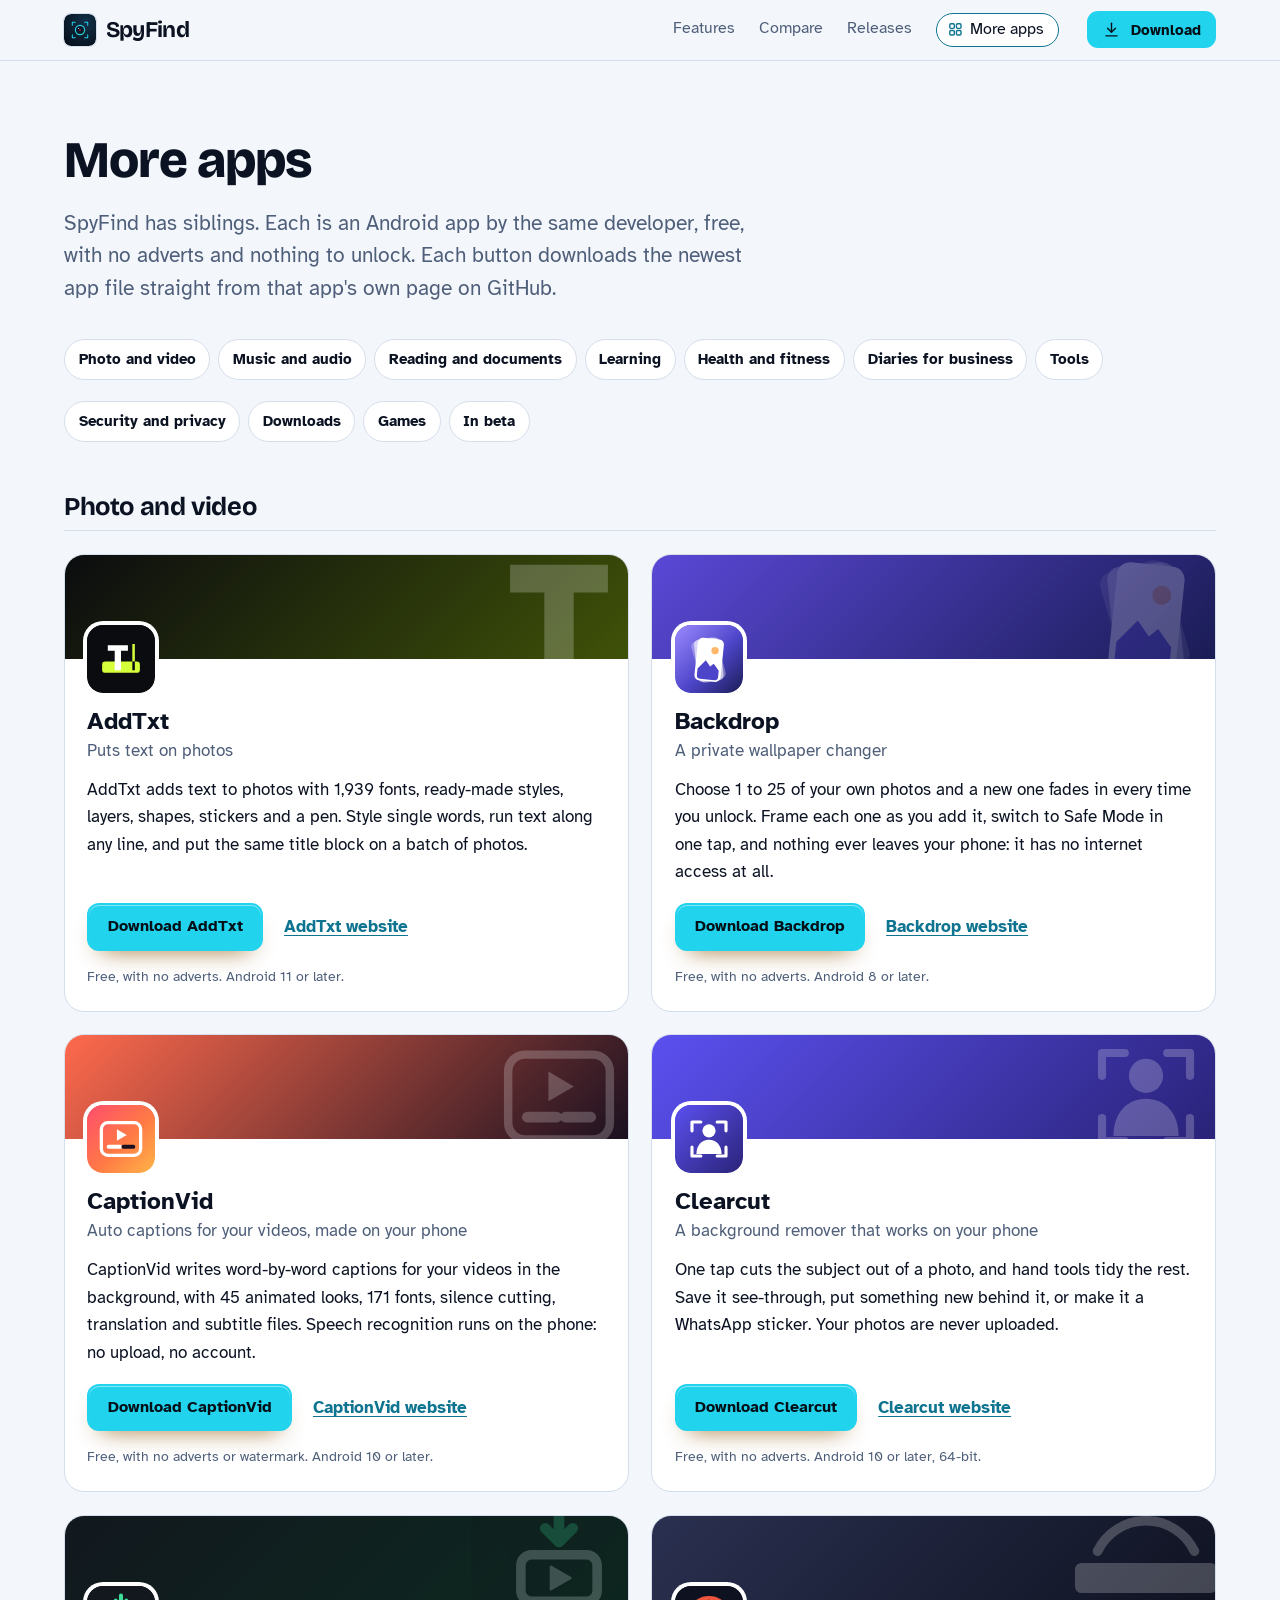
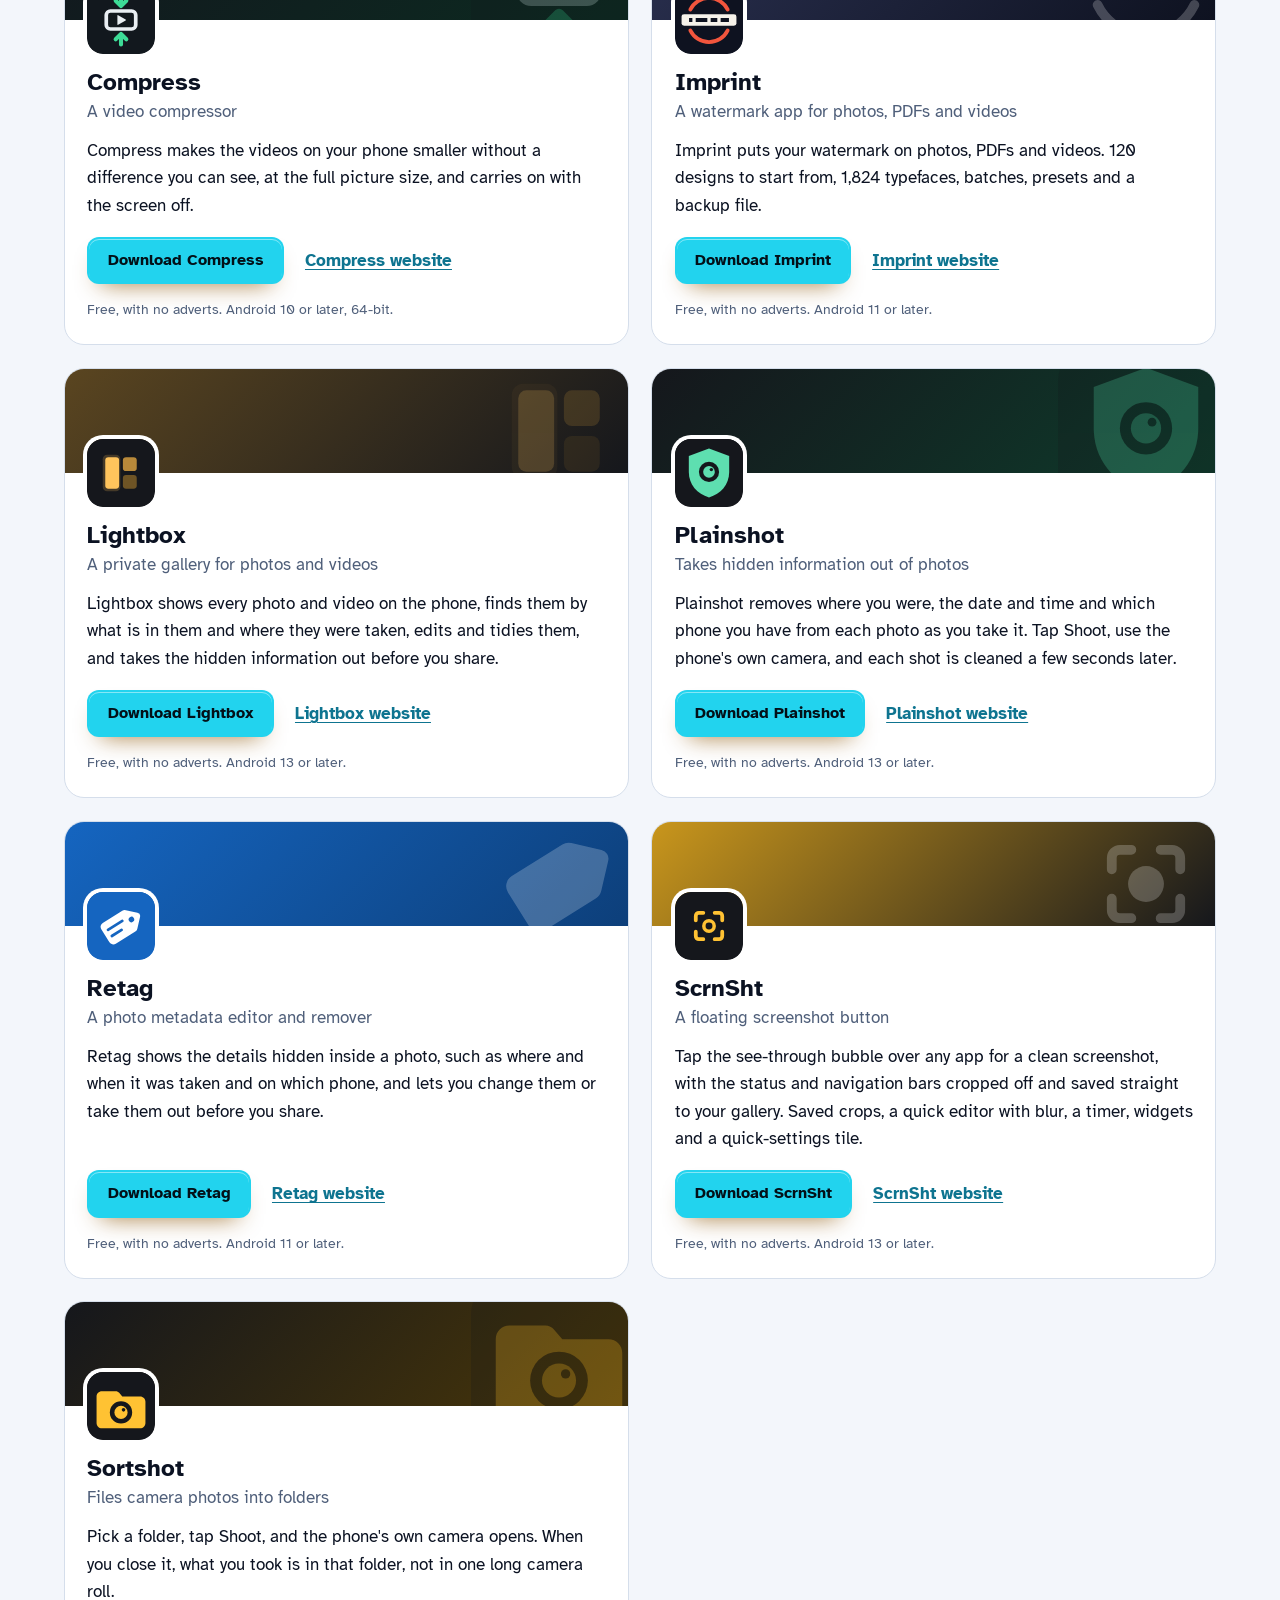
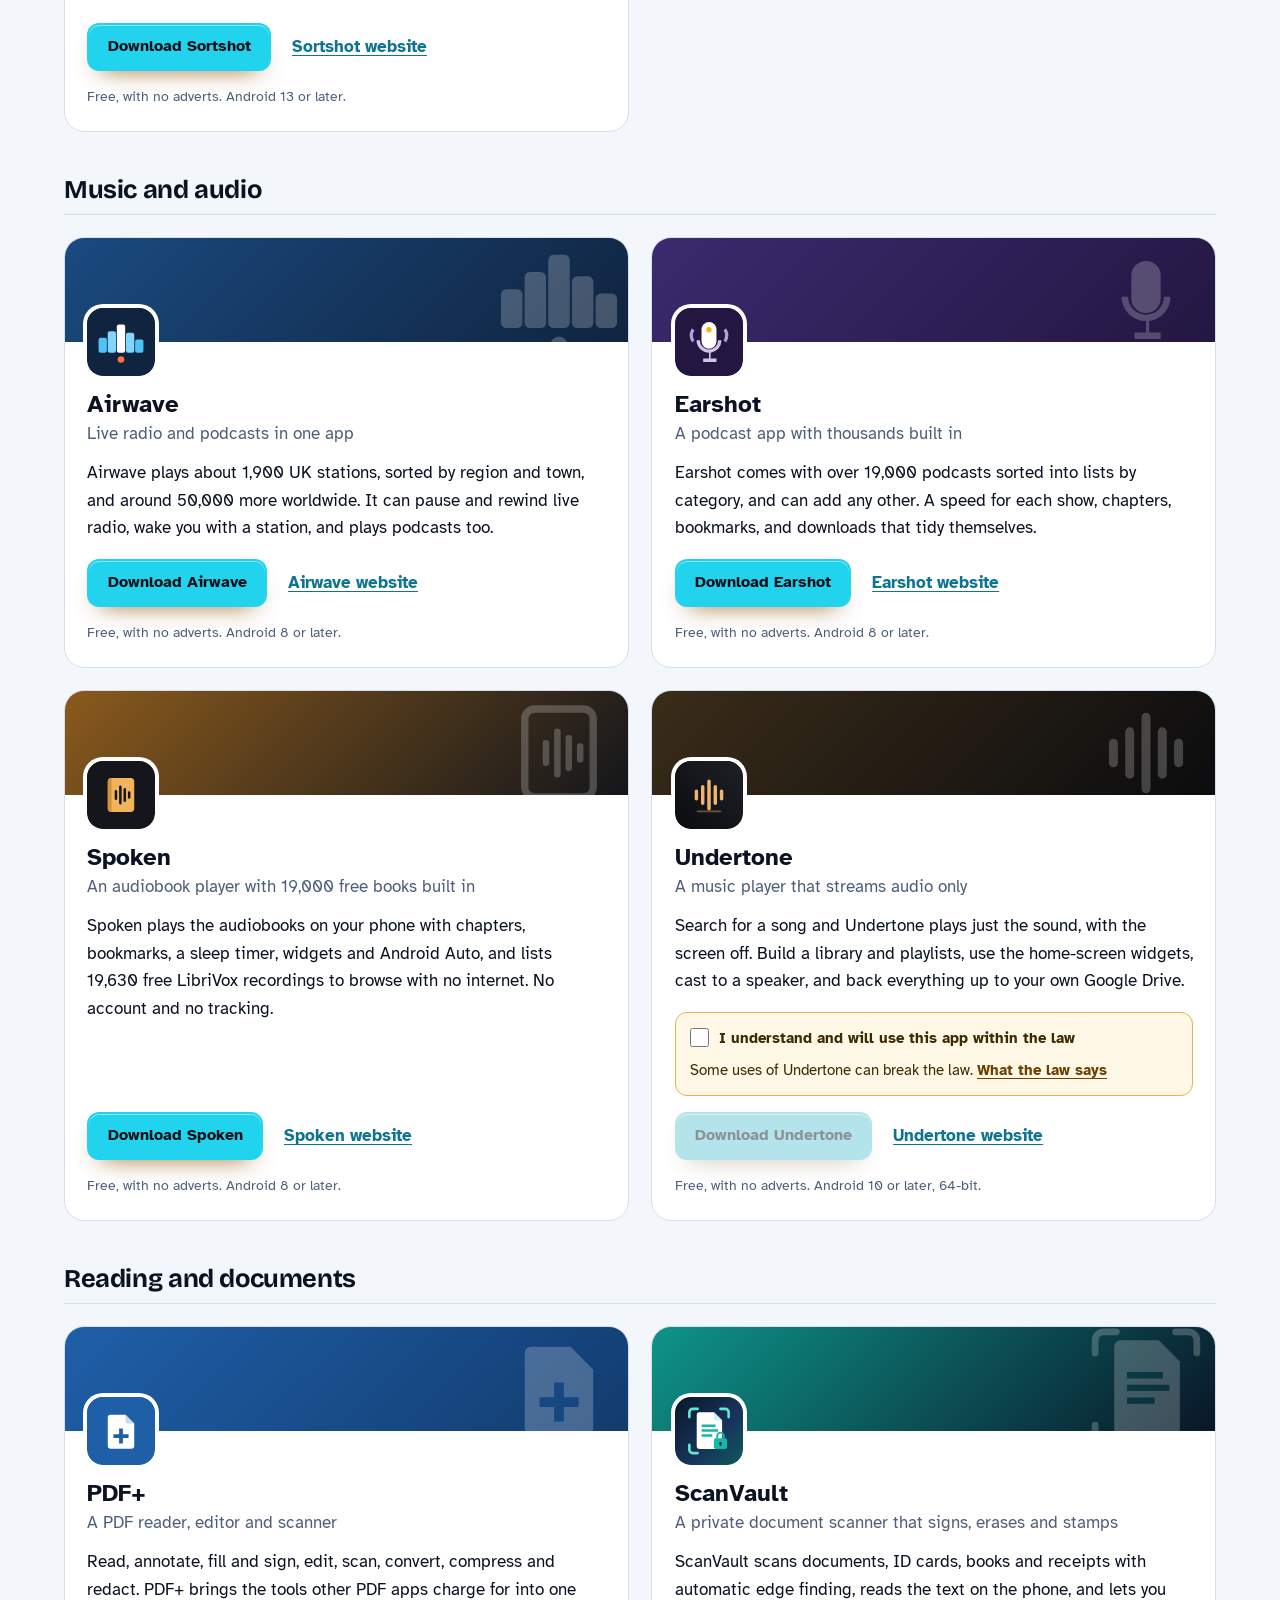
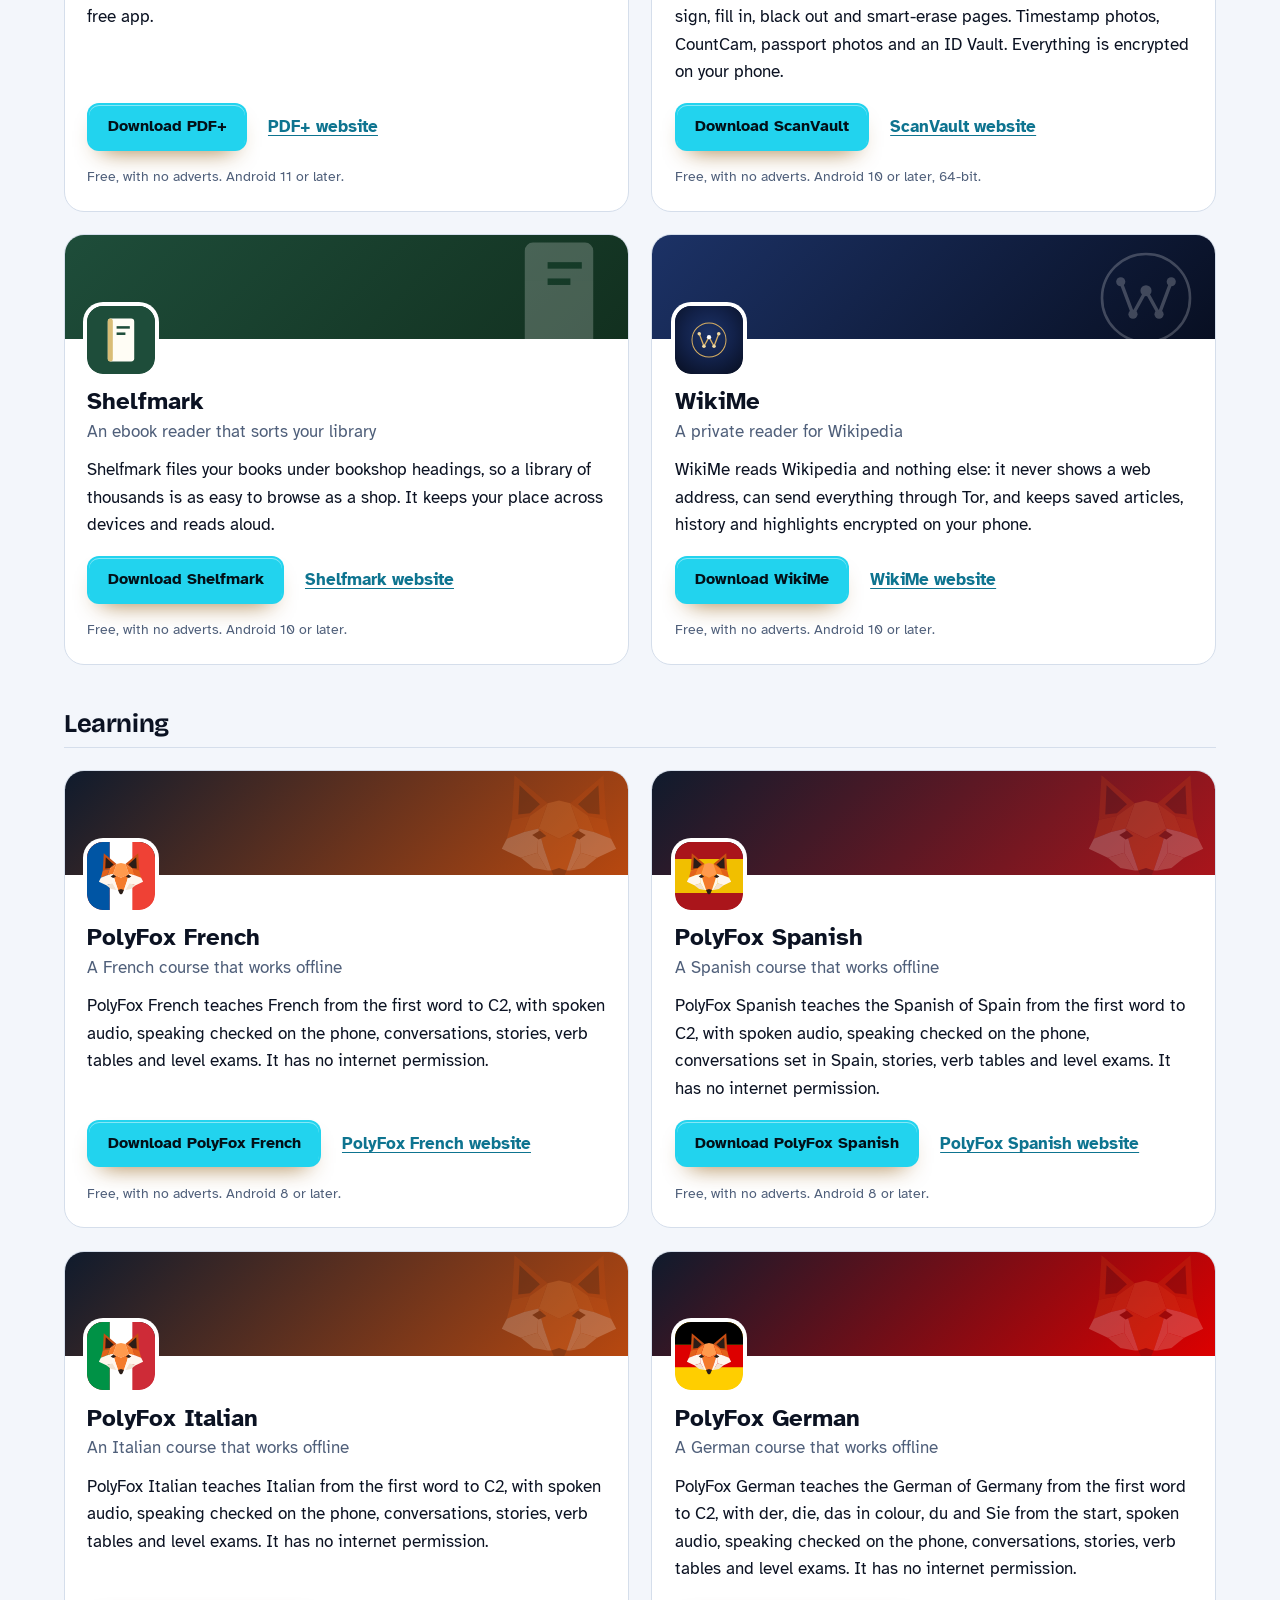
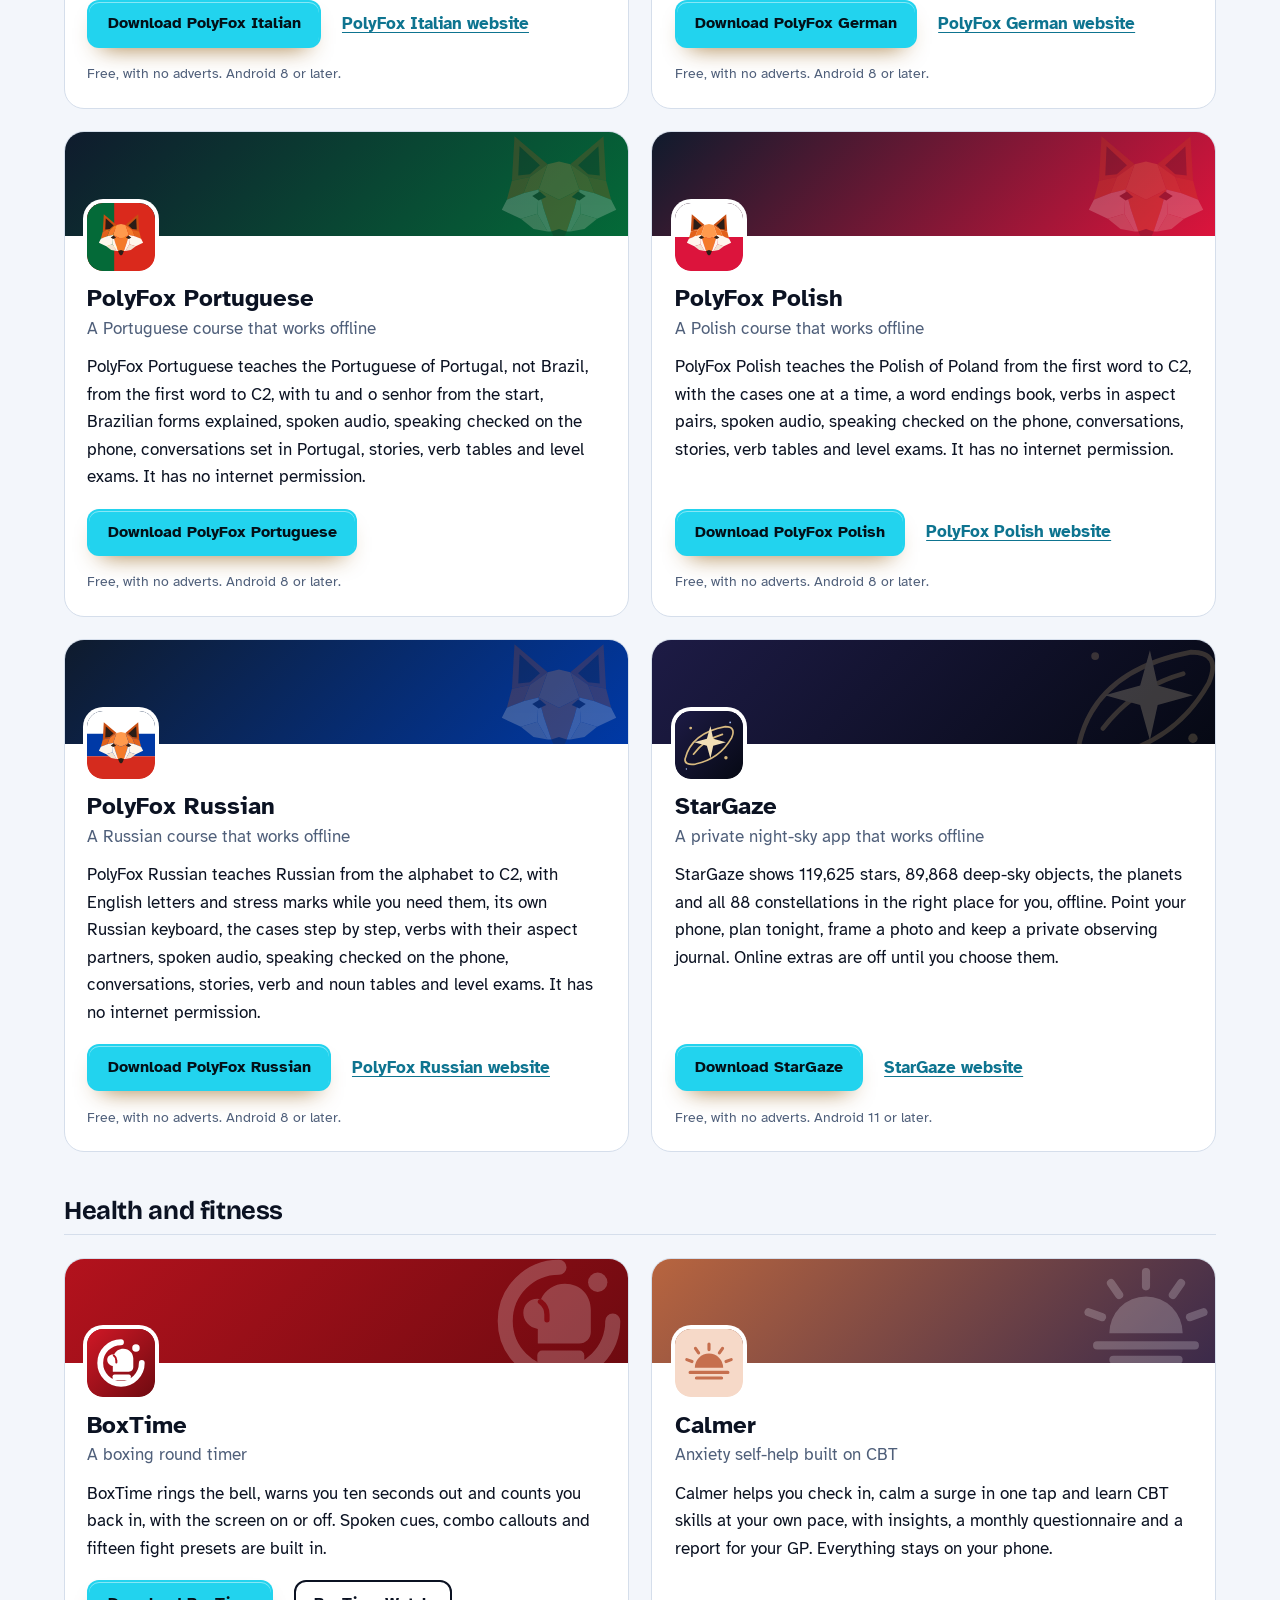
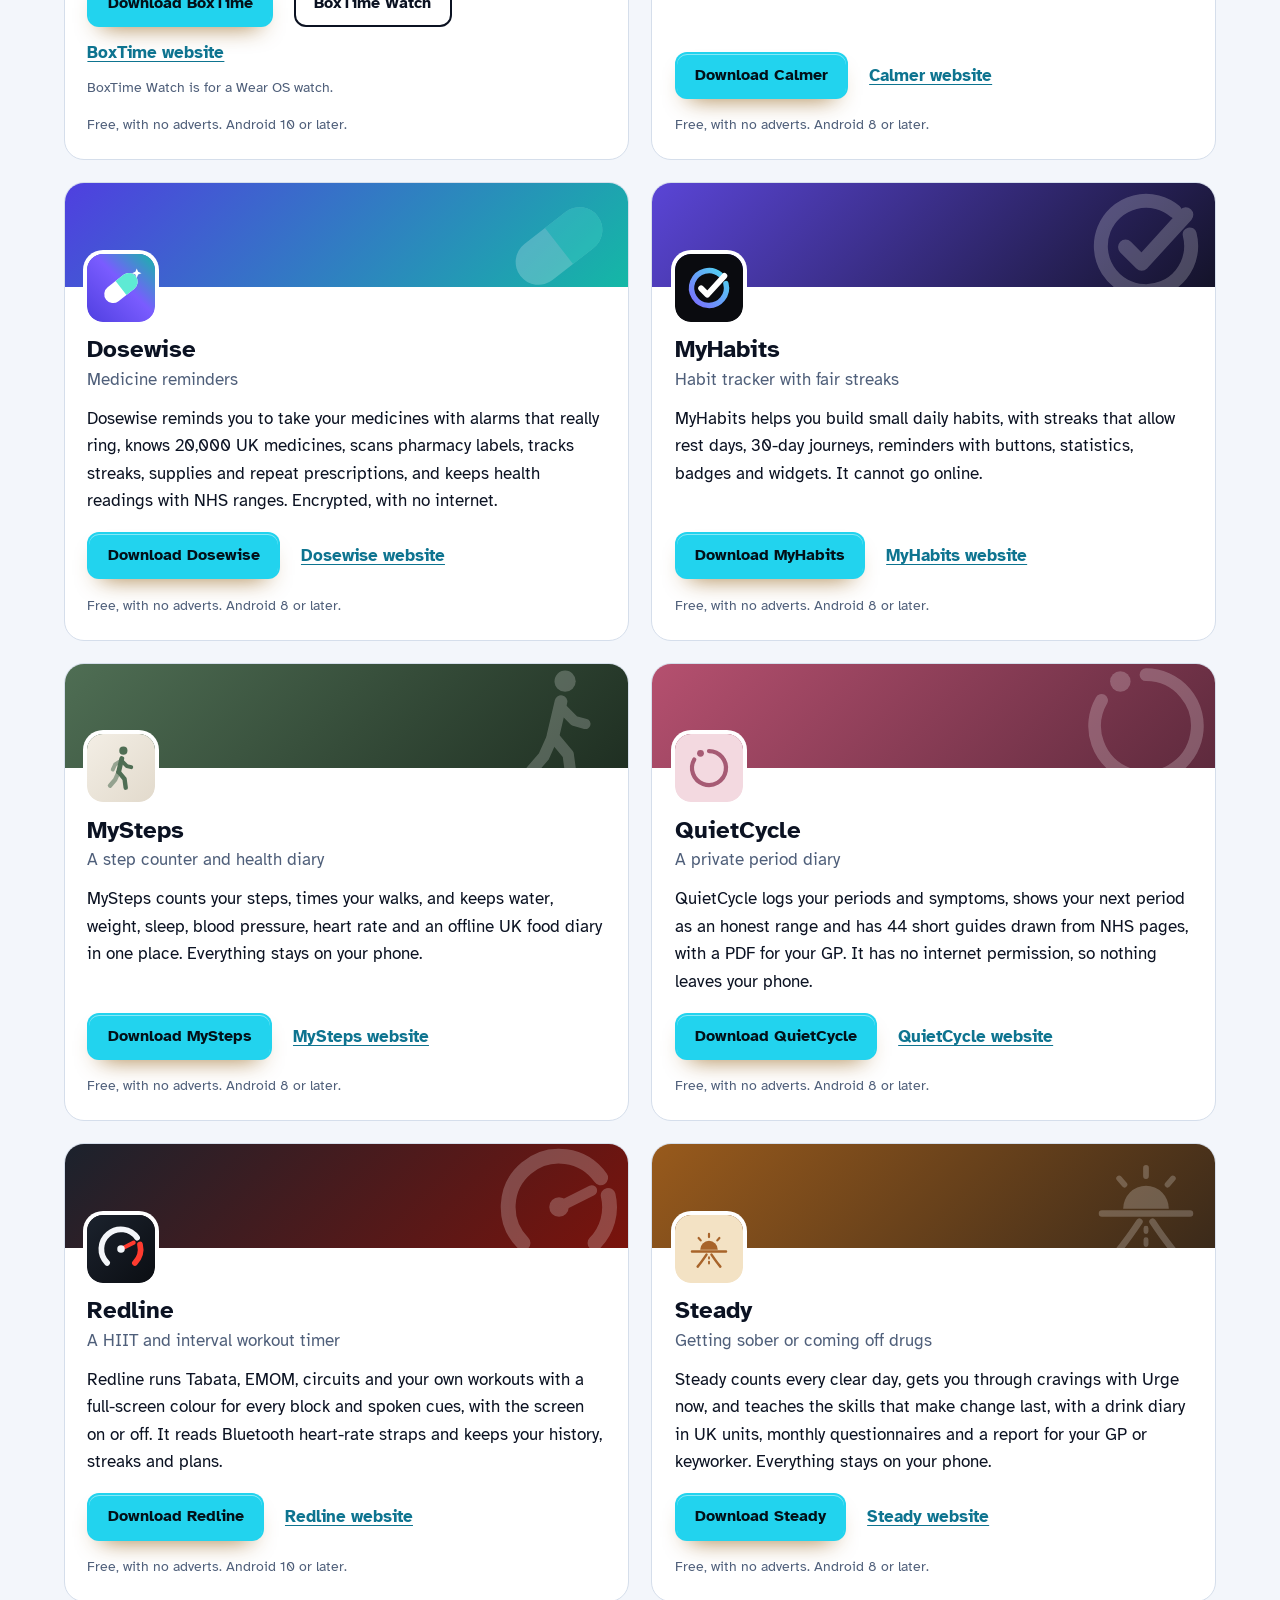
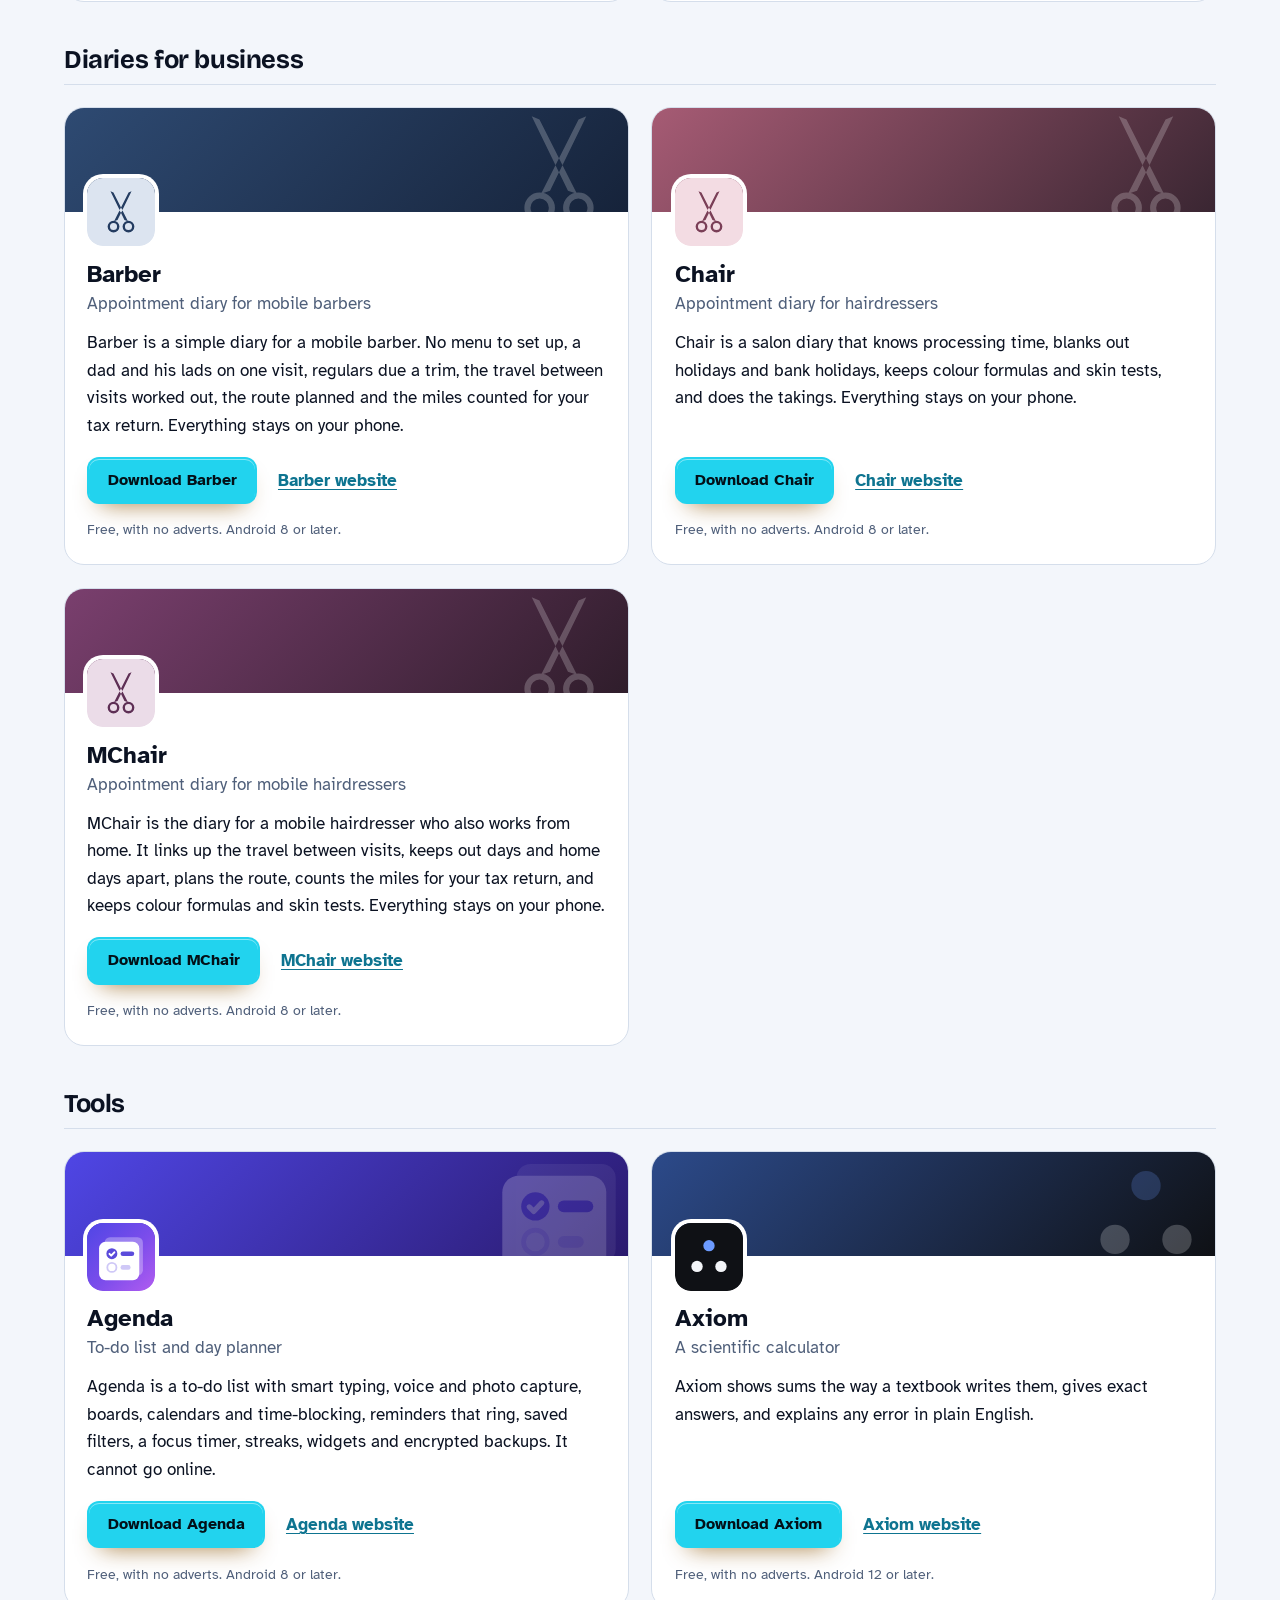
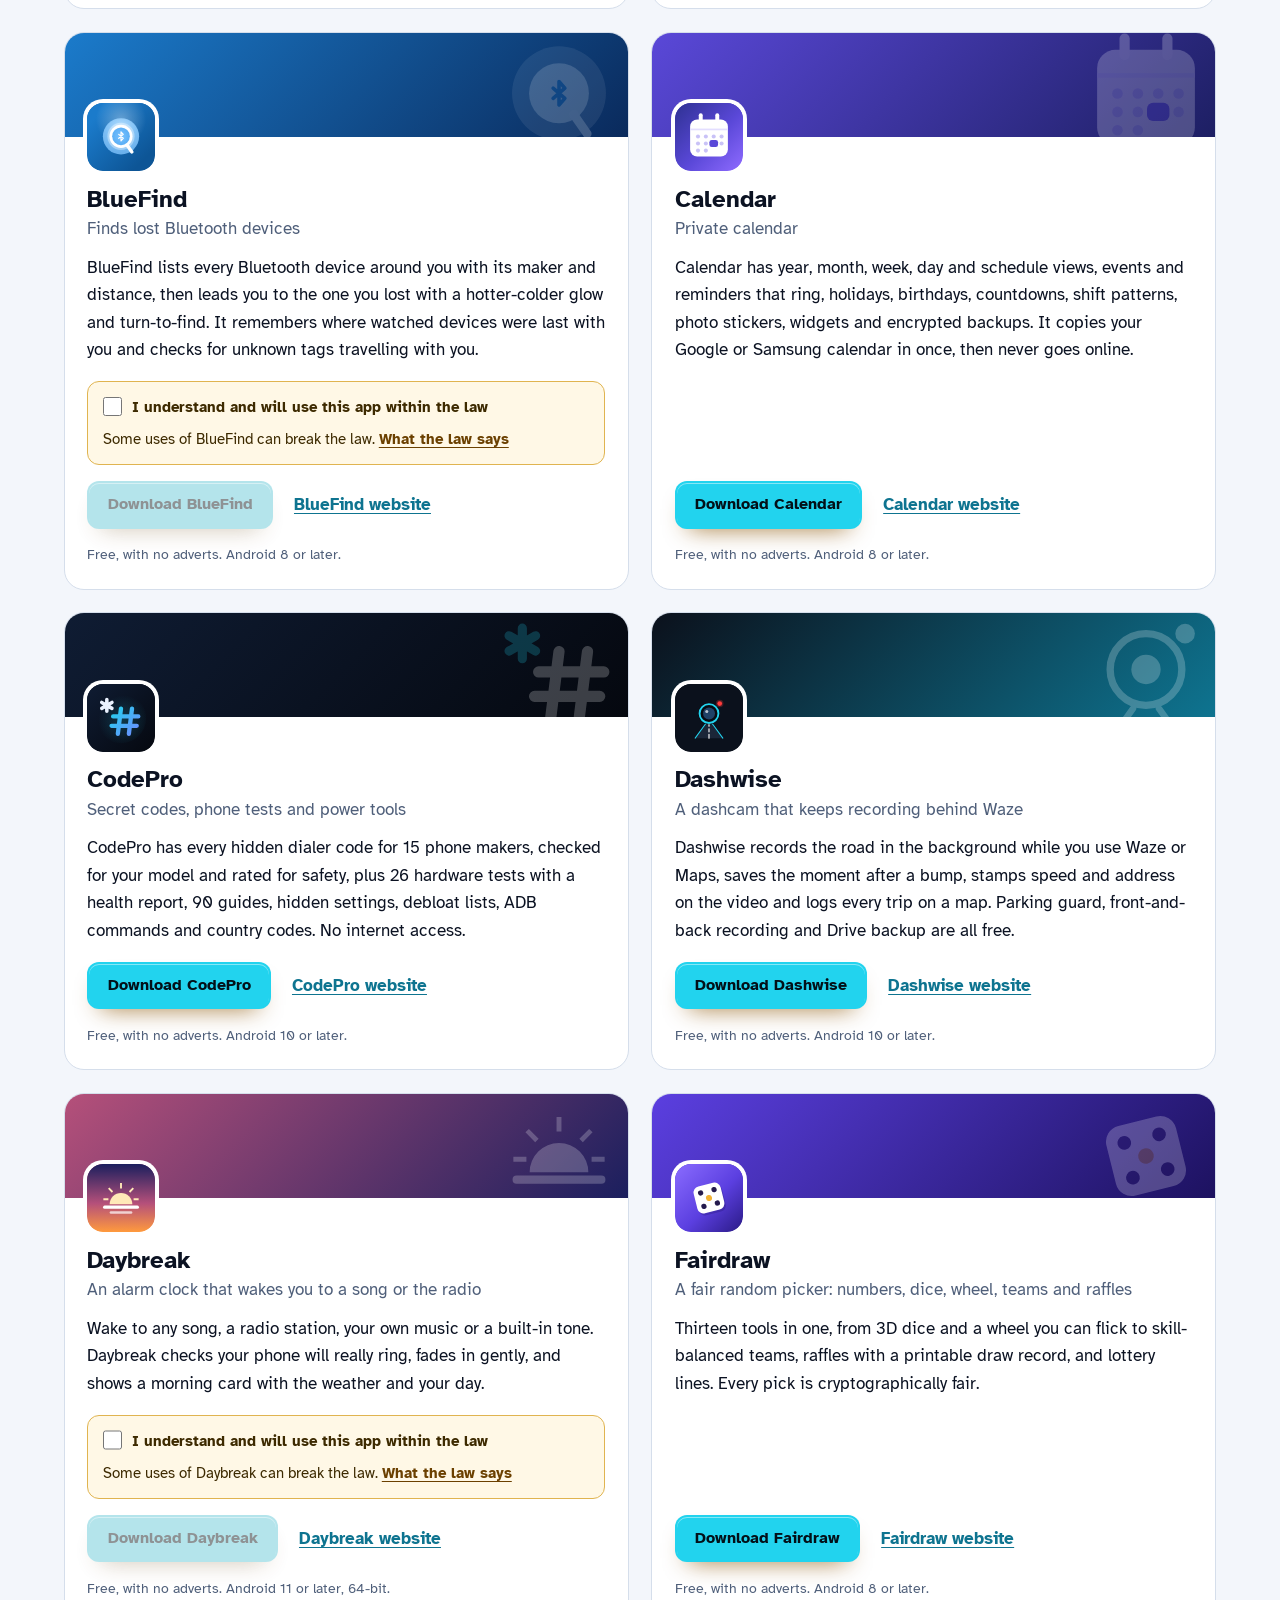
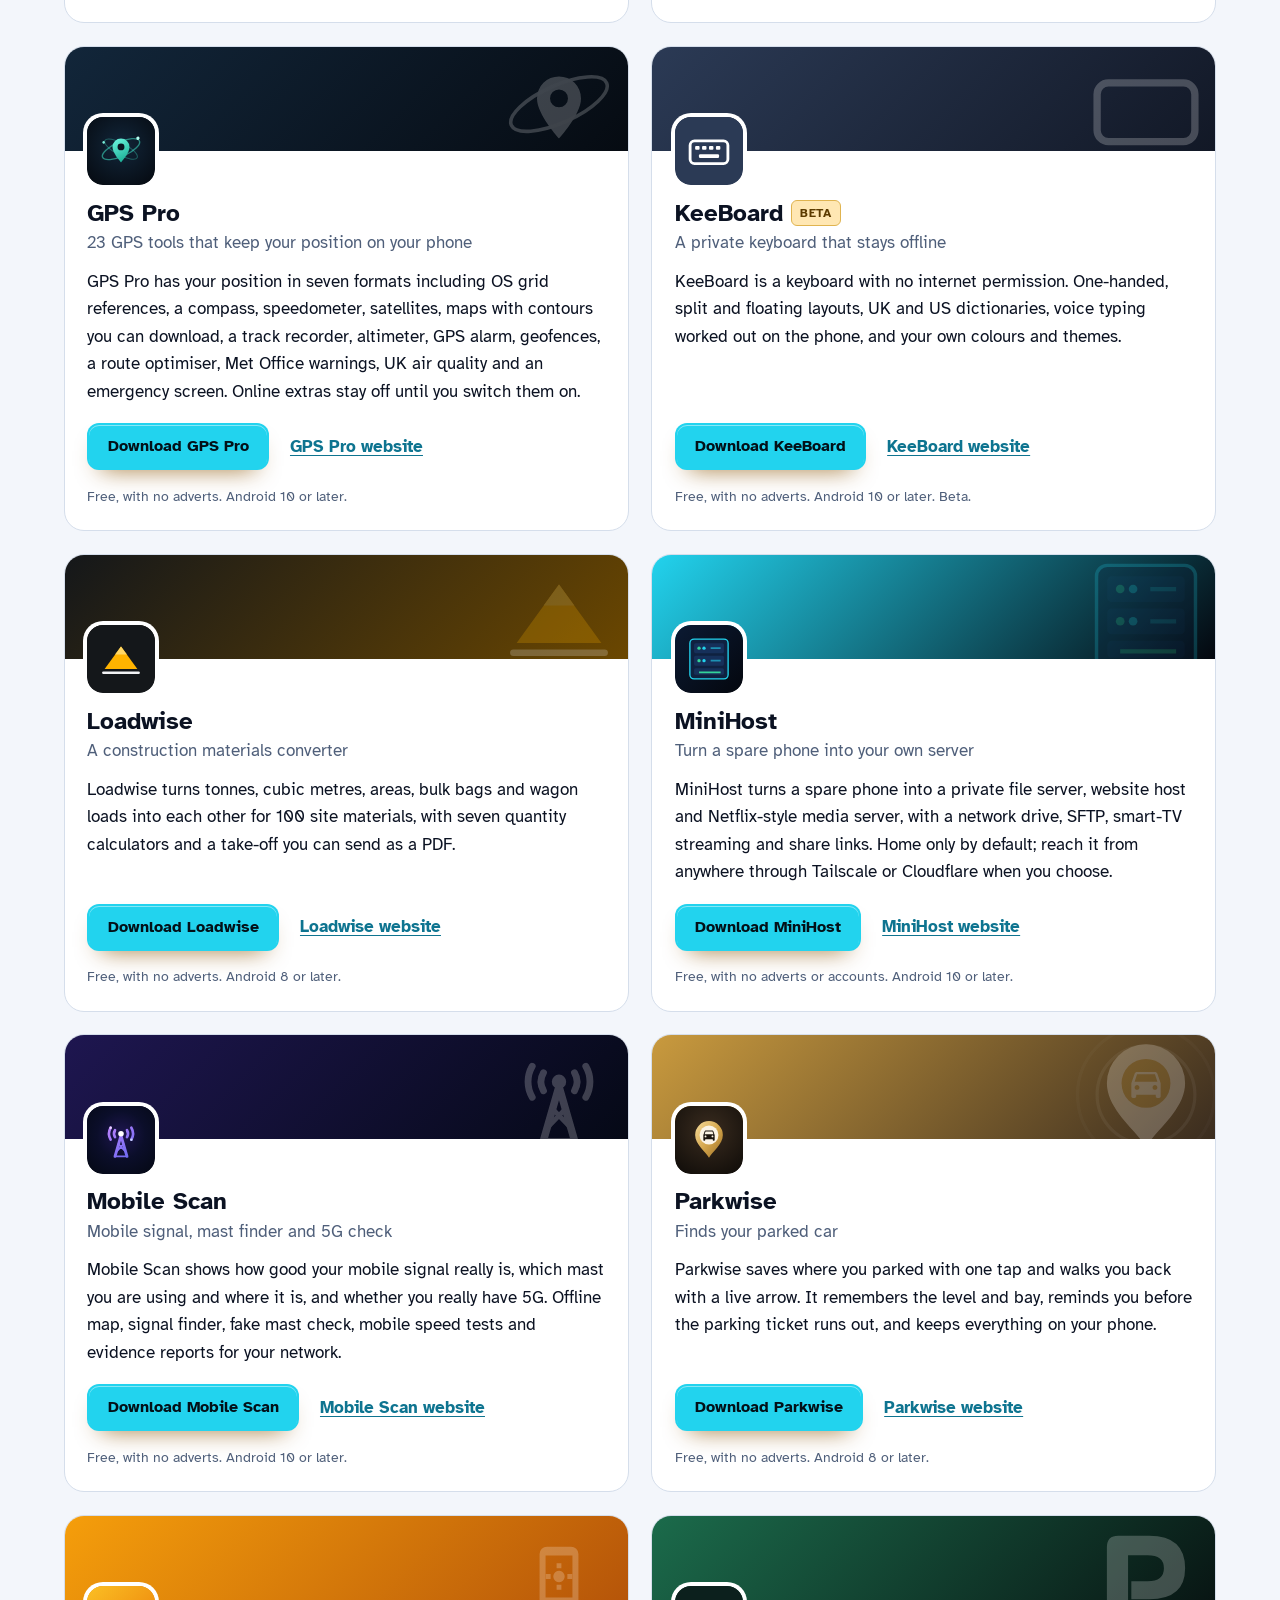
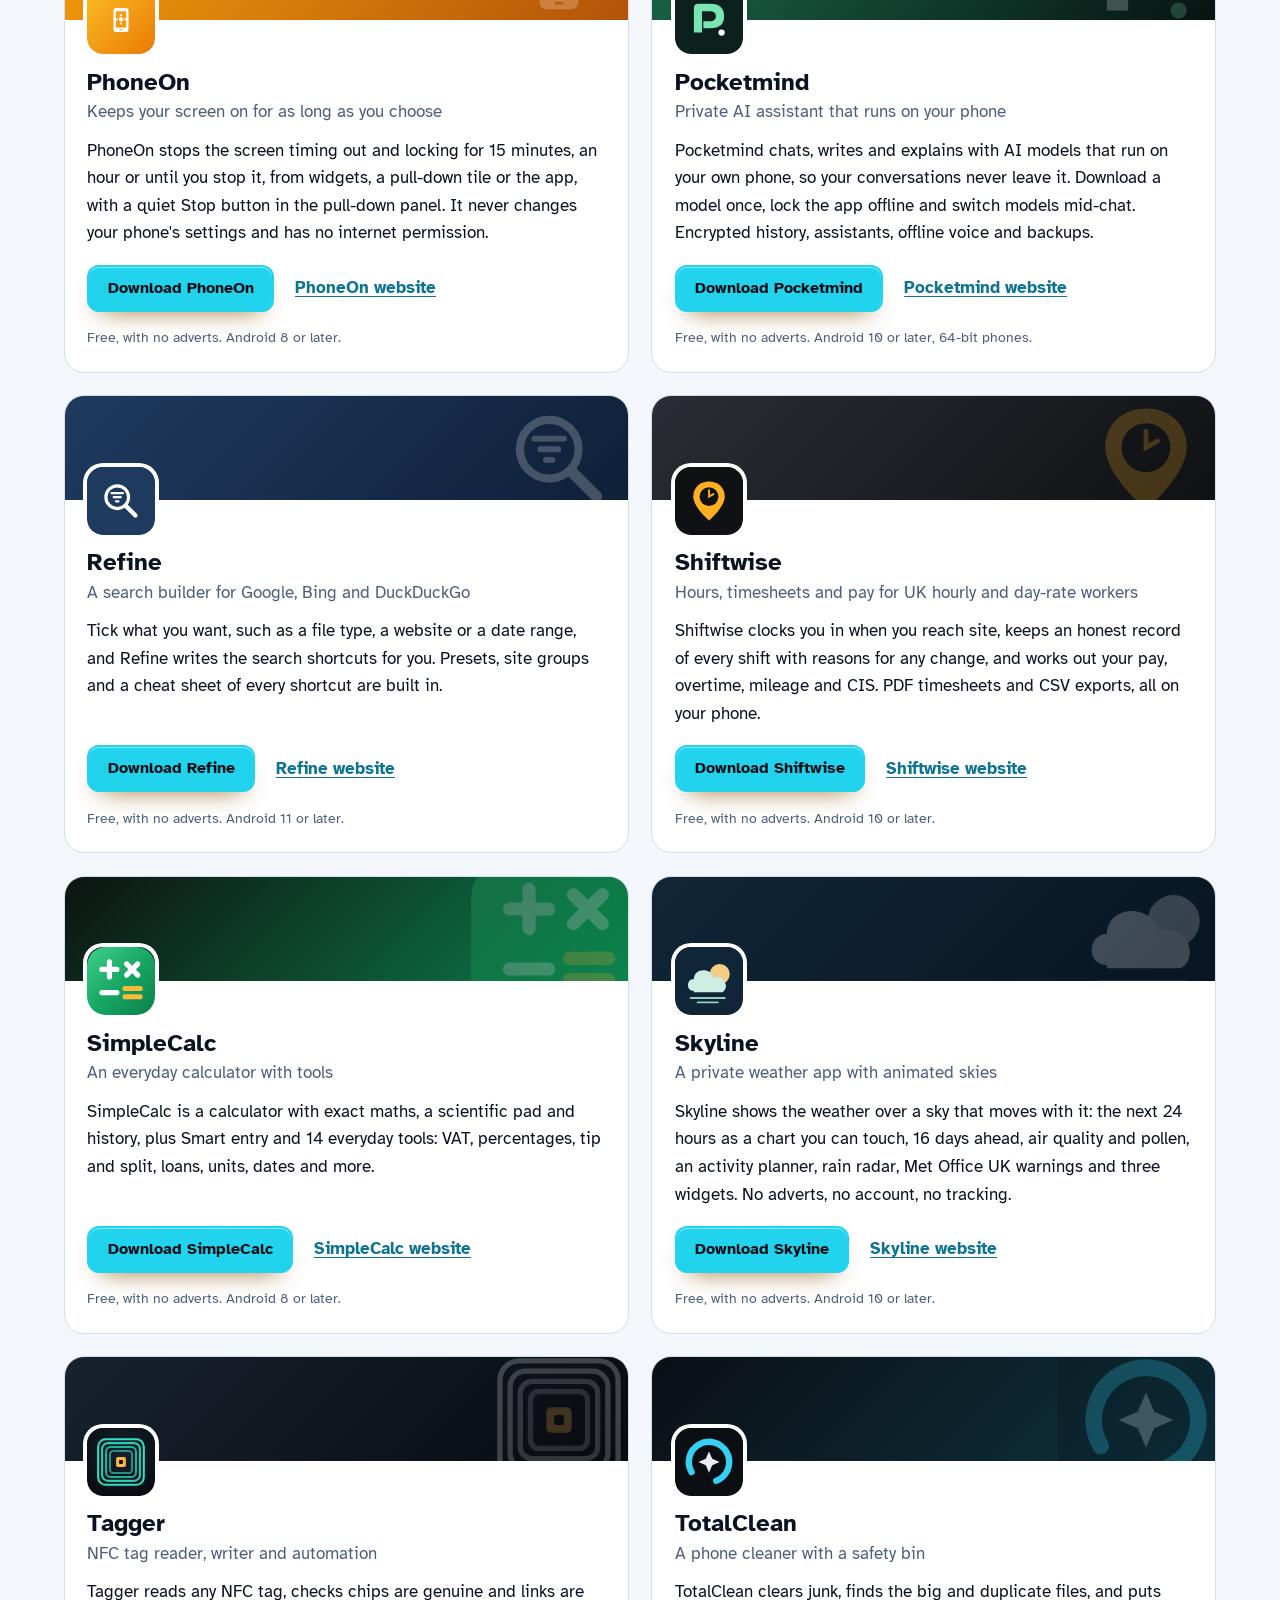
==== more-apps.html @ 622a6e6f "More apps: add MegaGen" ====
<!DOCTYPE html>
<html lang="en-GB">
<head>
<meta charset="utf-8">
<meta name="viewport" content="width=device-width, initial-scale=1">
<title>More apps from the maker of SpyFind</title>
<meta name="description" content="All 92 free Android apps from the maker of SpyFind, in one list by category, each with its download and a link to its website.">
<meta name="author" content="Jonathan Jackson">
<link rel="canonical" href="https://customgpter.github.io/spyfind/more-apps.html">
<meta name="theme-color" content="#f3f6fb" media="(prefers-color-scheme: light)">
<meta name="theme-color" content="#060a14" media="(prefers-color-scheme: dark)">
<meta property="og:type" content="website">
<meta property="og:site_name" content="SpyFind">
<meta property="og:title" content="More apps from the maker of SpyFind">
<meta property="og:description" content="All 92 free Android apps from the maker of SpyFind, in one list by category, each with its download and a link to its website.">
<meta property="og:url" content="https://customgpter.github.io/spyfind/more-apps.html">
<meta property="og:image" content="https://customgpter.github.io/spyfind/assets/og.png">
<meta property="og:image:width" content="1200">
<meta property="og:image:height" content="630">
<meta property="og:image:alt" content="SpyFind: the Full Sweep home screen and a Bluetooth scan that has flagged an AirTag and a camera">
<meta property="og:locale" content="en_GB">
<meta name="twitter:card" content="summary_large_image">
<link rel="icon" href="./assets/favicon.svg" type="image/svg+xml">
<link rel="apple-touch-icon" href="./assets/apple-touch-icon.png">
<link rel="preload" href="./assets/fonts/bricolage-grotesque-latin.woff2" as="font" type="font/woff2" crossorigin>
<link rel="preload" href="./assets/fonts/atkinson-hyperlegible-latin-400-normal.woff2" as="font" type="font/woff2" crossorigin>
<link rel="stylesheet" href="./assets/site.css?v=1">
<link rel="stylesheet" href="./assets/house.css?v=1">
<script type="application/ld+json">{"@context":"https://schema.org","@type":"ItemList","name":"Apps from the maker of SpyFind","url":"https://customgpter.github.io/spyfind/more-apps.html","itemListElement":[{"@type":"ListItem","position":1,"name":"AddTxt","url":"https://customgpter.github.io/addtxt/"},{"@type":"ListItem","position":2,"name":"Backdrop","url":"https://customgpter.github.io/backdrop/"},{"@type":"ListItem","position":3,"name":"CaptionVid","url":"https://customgpter.github.io/captionvid/"},{"@type":"ListItem","position":4,"name":"Clearcut","url":"https://customgpter.github.io/clearcut/"},{"@type":"ListItem","position":5,"name":"Compress","url":"https://customgpter.github.io/compress/"},{"@type":"ListItem","position":6,"name":"Imprint","url":"https://customgpter.github.io/imprint/"},{"@type":"ListItem","position":7,"name":"Lightbox","url":"https://customgpter.github.io/lightbox/"},{"@type":"ListItem","position":8,"name":"Plainshot","url":"https://customgpter.github.io/plainshot/"},{"@type":"ListItem","position":9,"name":"Retag","url":"https://customgpter.github.io/retag/"},{"@type":"ListItem","position":10,"name":"ScrnSht","url":"https://customgpter.github.io/scrnsht/"},{"@type":"ListItem","position":11,"name":"Sortshot","url":"https://customgpter.github.io/sortshot/"},{"@type":"ListItem","position":12,"name":"Airwave","url":"https://customgpter.github.io/airwave/"},{"@type":"ListItem","position":13,"name":"Earshot","url":"https://customgpter.github.io/earshot/"},{"@type":"ListItem","position":14,"name":"Spoken","url":"https://customgpter.github.io/spoken/"},{"@type":"ListItem","position":15,"name":"Undertone","url":"https://customgpter.github.io/undertone/"},{"@type":"ListItem","position":16,"name":"PDF+","url":"https://customgpter.github.io/pdfplus/"},{"@type":"ListItem","position":17,"name":"ScanVault","url":"https://customgpter.github.io/scanvault/"},{"@type":"ListItem","position":18,"name":"Shelfmark","url":"https://customgpter.github.io/shelfmark/"},{"@type":"ListItem","position":19,"name":"WikiMe","url":"https://customgpter.github.io/wikime/"},{"@type":"ListItem","position":20,"name":"PolyFox French","url":"https://customgpter.github.io/polyfox/"},{"@type":"ListItem","position":21,"name":"PolyFox German","url":"https://customgpter.github.io/polyfox-german/"},{"@type":"ListItem","position":22,"name":"PolyFox Polish","url":"https://customgpter.github.io/polyfox-polish/"},{"@type":"ListItem","position":23,"name":"PolyFox Russian","url":"https://customgpter.github.io/polyfox-russian/"},{"@type":"ListItem","position":24,"name":"StarGaze","url":"https://customgpter.github.io/stargaze/"},{"@type":"ListItem","position":25,"name":"BoxTime","url":"https://customgpter.github.io/boxtime/"},{"@type":"ListItem","position":26,"name":"Calmer","url":"https://customgpter.github.io/calmer/"},{"@type":"ListItem","position":27,"name":"Dosewise","url":"https://customgpter.github.io/dosewise/"},{"@type":"ListItem","position":28,"name":"MyHabits","url":"https://customgpter.github.io/myhabits/"},{"@type":"ListItem","position":29,"name":"MySteps","url":"https://customgpter.github.io/mysteps/"},{"@type":"ListItem","position":30,"name":"QuietCycle","url":"https://customgpter.github.io/quietcycle/"},{"@type":"ListItem","position":31,"name":"Redline","url":"https://customgpter.github.io/redline/"},{"@type":"ListItem","position":32,"name":"Steady","url":"https://customgpter.github.io/steady/"},{"@type":"ListItem","position":33,"name":"Barber","url":"https://customgpter.github.io/barber/"},{"@type":"ListItem","position":34,"name":"Chair","url":"https://customgpter.github.io/chair/"},{"@type":"ListItem","position":35,"name":"MChair","url":"https://customgpter.github.io/mchair/"},{"@type":"ListItem","position":36,"name":"Agenda","url":"https://customgpter.github.io/agenda/"},{"@type":"ListItem","position":37,"name":"Axiom","url":"https://customgpter.github.io/axiom/"},{"@type":"ListItem","position":38,"name":"BlueFind","url":"https://customgpter.github.io/bluefind/"},{"@type":"ListItem","position":39,"name":"Calendar","url":"https://customgpter.github.io/calendar/"},{"@type":"ListItem","position":40,"name":"CodePro","url":"https://customgpter.github.io/codepro/"},{"@type":"ListItem","position":41,"name":"Dashwise","url":"https://customgpter.github.io/dashwise/"},{"@type":"ListItem","position":42,"name":"Daybreak","url":"https://customgpter.github.io/daybreak/"},{"@type":"ListItem","position":43,"name":"Fairdraw","url":"https://customgpter.github.io/fairdraw/"},{"@type":"ListItem","position":44,"name":"GPS Pro","url":"https://customgpter.github.io/gpspro/"},{"@type":"ListItem","position":45,"name":"KeeBoard","url":"https://customgpter.github.io/keeboard/"},{"@type":"ListItem","position":46,"name":"Loadwise","url":"https://customgpter.github.io/loadwise/"},{"@type":"ListItem","position":47,"name":"MiniHost","url":"https://customgpter.github.io/minihost/"},{"@type":"ListItem","position":48,"name":"Mobile Scan","url":"https://customgpter.github.io/mobilescan/"},{"@type":"ListItem","position":49,"name":"Parkwise","url":"https://customgpter.github.io/parkwise/"},{"@type":"ListItem","position":50,"name":"Pocketmind","url":"https://customgpter.github.io/pocketmind/"},{"@type":"ListItem","position":51,"name":"Refine","url":"https://customgpter.github.io/refine/"},{"@type":"ListItem","position":52,"name":"Shiftwise","url":"https://customgpter.github.io/shiftwise/"},{"@type":"ListItem","position":53,"name":"SimpleCalc","url":"https://customgpter.github.io/simplecalc/"},{"@type":"ListItem","position":54,"name":"Skyline","url":"https://customgpter.github.io/skyline/"},{"@type":"ListItem","position":55,"name":"Tagger","url":"https://customgpter.github.io/tagger/"},{"@type":"ListItem","position":56,"name":"TotalClean","url":"https://customgpter.github.io/totalclean/"},{"@type":"ListItem","position":57,"name":"TVLink","url":"https://customgpter.github.io/tvlink/"},{"@type":"ListItem","position":58,"name":"Unbox","url":"https://customgpter.github.io/unbox/"},{"@type":"ListItem","position":59,"name":"WhatsKeep","url":"https://customgpter.github.io/whatskeep/"},{"@type":"ListItem","position":60,"name":"WiFi Scan","url":"https://customgpter.github.io/wifiscan/"},{"@type":"ListItem","position":61,"name":"Auditly","url":"https://customgpter.github.io/auditly/"},{"@type":"ListItem","position":62,"name":"Backchannel","url":"https://customgpter.github.io/backchannel/"},{"@type":"ListItem","position":63,"name":"ENotes","url":"https://customgpter.github.io/enotes/"},{"@type":"ListItem","position":64,"name":"FindMe","url":"https://customgpter.github.io/findme/"},{"@type":"ListItem","position":65,"name":"iLock","url":"https://customgpter.github.io/ilock/"},{"@type":"ListItem","position":66,"name":"ImSafe","url":"https://customgpter.github.io/imsafe/"},{"@type":"ListItem","position":67,"name":"IShred","url":"https://customgpter.github.io/ishred/"},{"@type":"ListItem","position":68,"name":"LockBox","url":"https://customgpter.github.io/lockbox/"},{"@type":"ListItem","position":69,"name":"PassVault","url":"https://customgpter.github.io/passvault/"},{"@type":"ListItem","position":70,"name":"SpyFind","url":"https://customgpter.github.io/spyfind/"},{"@type":"ListItem","position":71,"name":"TextWipe","url":"https://customgpter.github.io/textwipe/"},{"@type":"ListItem","position":72,"name":"Tracewire","url":"https://customgpter.github.io/tracewire/"},{"@type":"ListItem","position":73,"name":"Vigil","url":"https://customgpter.github.io/vigil/"},{"@type":"ListItem","position":74,"name":"Grab","url":"https://customgpter.github.io/grab/"},{"@type":"ListItem","position":75,"name":"Swarm","url":"https://customgpter.github.io/swarm/"},{"@type":"ListItem","position":76,"name":"Plane Games","url":"https://customgpter.github.io/plane-games/"},{"@type":"ListItem","position":77,"name":"Ninefold","url":"https://customgpter.github.io/ninefold/"},{"@type":"ListItem","position":78,"name":"Cubewise","url":"https://customgpter.github.io/cubewise/"},{"@type":"ListItem","position":79,"name":"Tilewise","url":"https://customgpter.github.io/tilewise/"},{"@type":"ListItem","position":80,"name":"Letterwise","url":"https://customgpter.github.io/letterwise/"},{"@type":"ListItem","position":81,"name":"Kingside","url":"https://customgpter.github.io/kingside/"},{"@type":"ListItem","position":82,"name":"Deckhand","url":"https://customgpter.github.io/deckhand/"},{"@type":"ListItem","position":83,"name":"SNESForge","url":"https://customgpter.github.io/snesforge/"},{"@type":"ListItem","position":84,"name":"Fame Boy","url":"https://customgpter.github.io/fameboy/"},{"@type":"ListItem","position":85,"name":"PSPPro","url":"https://customgpter.github.io/psppro/"},{"@type":"ListItem","position":86,"name":"MegaGen","url":"https://customgpter.github.io/megagen/"},{"@type":"ListItem","position":87,"name":"QVR","url":"https://customgpter.github.io/qvr/"},{"@type":"ListItem","position":88,"name":"QVR Watch","url":"https://customgpter.github.io/qvr-watch/"},{"@type":"ListItem","position":89,"name":"QVRLite","url":"https://customgpter.github.io/qvrlite/"},{"@type":"ListItem","position":90,"name":"Onionz","url":"https://customgpter.github.io/onionz/"},{"@type":"ListItem","position":91,"name":"OnionzWeb","url":"https://customgpter.github.io/onionzweb/"}]}</script>
<link rel="stylesheet" href="./assets/apps-list.css?v=1">
<script src="./assets/apps-list.js?v=1" defer></script>
</head>
<body>
<a class="skip" href="#main">Skip to content</a>
<header class="masthead">
<div class="wrap">
<a class="brand" href="./" aria-label="SpyFind home"><svg viewBox="0 0 108 108" aria-hidden="true"><defs><radialGradient id="sfhb" cx="65%" cy="28%" r="100%"><stop offset="0" stop-color="#12324A"/><stop offset="1" stop-color="#050913"/></radialGradient><linearGradient id="sfhr" x1="0" y1="0" x2="1" y2="1"><stop offset="0" stop-color="#22D3EE"/><stop offset="1" stop-color="#2DD4BF"/></linearGradient><radialGradient id="sfhl"><stop offset="0" stop-color="#1B3A63"/><stop offset="1" stop-color="#04101F"/></radialGradient></defs><rect width="108" height="108" rx="24" fill="url(#sfhb)"/><path d="M38 28H28V38M70 28H80V38M38 80H28V70M70 80H80V70" fill="none" stroke="#22D3EE" stroke-width="3.4" stroke-linecap="round" stroke-linejoin="round"/><circle cx="54" cy="54" r="15.5" fill="none" stroke="url(#sfhr)" stroke-width="4"/><circle cx="54" cy="54" r="12" fill="url(#sfhl)"/><circle cx="54" cy="54" r="6" fill="#020812"/><circle cx="49" cy="49" r="2" fill="#fff" fill-opacity=".87"/><circle cx="54" cy="54" r="2.8" fill="#FF3B55"/></svg><span>SpyFind</span></a>
<nav aria-label="Main"><ul><li><a href="./#features">Features</a></li><li><a href="./compare.html">Compare</a></li><li><a href="./releases.html">Releases</a></li><li><a class="more-apps" href="./more-apps.html" aria-current="page"><svg class="ico" viewBox="0 0 24 24" aria-hidden="true"><rect x="4" y="4" width="6.5" height="6.5" rx="1.6"/><rect x="13.5" y="4" width="6.5" height="6.5" rx="1.6"/><rect x="4" y="13.5" width="6.5" height="6.5" rx="1.6"/><rect x="13.5" y="13.5" width="6.5" height="6.5" rx="1.6"/></svg>More apps</a></li></ul></nav>
<a class="button small" href="https://github.com/CustomGPTer/spyfind/releases/latest/download/SpyFind.apk"><svg class="ico" viewBox="0 0 24 24" aria-hidden="true"><path d="M12 4v11"/><path d="M7 10.5l5 5 5-5"/><path d="M5 20h14"/></svg>Download</a>
</div>
</header>
<main id="main" class="doc">
<div class="wrap">
<div class="measure">
<h1>More apps</h1>
<p class="lede">SpyFind has siblings. Each is an Android app by the same developer, free, with no adverts and nothing to unlock. Each button downloads the newest app file straight from that app's own page on GitHub.</p>
</div>
<!-- apps:start -->
<nav class="mapps-jump" aria-label="App groups"><ul><li><a href="#apps-photo">Photo and video</a></li><li><a href="#apps-audio">Music and audio</a></li><li><a href="#apps-reading">Reading and documents</a></li><li><a href="#apps-learning">Learning</a></li><li><a href="#apps-health">Health and fitness</a></li><li><a href="#apps-diaries">Diaries for business</a></li><li><a href="#apps-tools">Tools</a></li><li><a href="#apps-security">Security and privacy</a></li><li><a href="#apps-downloads">Downloads</a></li><li><a href="#apps-games">Games</a></li><li><a href="#apps-testing">In beta</a></li></ul></nav>
<div class="mapps-group" role="group" aria-labelledby="apps-photo"><h2 class="mapps-cat" id="apps-photo">Photo and video</h2>
<ul class="mapps"><li class="mapp" style="--b:#0b0c0f;--b2:#3f5208"><div class="mapp-cover" aria-hidden="true"><svg viewBox="0 0 108 108"><path fill="#fff" d="M24 22h60v17H63v49H45V39H24z"/></svg></div><div class="mapp-body"><svg class="mapp-icon" viewBox="0 0 108 108" aria-hidden="true"><rect width="108" height="108" rx="24" fill="#0b0c0f"/><path fill="#d4ff3a" d="M29 58h50a5 5 0 0 1 5 5v8a5 5 0 0 1-5 5H29a5 5 0 0 1-5-5v-8a5 5 0 0 1 5-5z"/><path fill="#fff" d="M33 32h32v9H54v31H44V41H33z"/><path fill="#d4ff3a" d="M72 30h4v28h-4z"/><path fill="#0b0c0f" d="M72 58h4v14h-4z"/></svg><h3>AddTxt</h3><p class="mapp-kind">Puts text on photos</p><p class="mapp-say">AddTxt adds text to photos with 1,939 fonts, ready-made styles, layers, shapes, stickers and a pen. Style single words, run text along any line, and put the same title block on a batch of photos.</p><p class="mapp-go"><a class="button" href="https://github.com/CustomGPTer/addtxt/releases/latest/download/AddTxt.apk">Download AddTxt</a><a class="mapp-site" href="https://customgpter.github.io/addtxt/">AddTxt website</a></p><p class="mapp-needs">Free, with no adverts. Android 11 or later.</p></div></li>
<li class="mapp" style="--b:#5a48d6;--b2:#1a1c55"><div class="mapp-cover" aria-hidden="true"><svg viewBox="0 0 108 108"><g transform="translate(54 58) scale(1.3) translate(-54 -58)"><rect x="38" y="30" width="32" height="52" rx="6" fill="#fff" fill-opacity=".3" transform="rotate(-16 54 58)"/><rect x="38" y="30" width="32" height="52" rx="6" fill="#fff" fill-opacity=".6" transform="rotate(-6 54 58)"/><g transform="rotate(6 54 58)"><rect x="38" y="30" width="32" height="52" rx="6" fill="#fff"/><path d="M41 68l9-11 6 7 4-4 7 8v8a4 4 0 0 1-4 4H45a4 4 0 0 1-4-4z" fill="#4d45c9"/><circle cx="60" cy="44" r="4.5" fill="#FFB86B"/></g></g></svg></div><div class="mapp-body"><svg class="mapp-icon" viewBox="0 0 108 108" aria-hidden="true"><defs><linearGradient id="i-backdrop-mapp-cc" x1="0" y1="0" x2="1" y2="1"><stop offset="0" stop-color="#9c8bff"/><stop offset=".55" stop-color="#4d45c9"/><stop offset="1" stop-color="#1a1c55"/></linearGradient></defs><rect width="108" height="108" rx="24" fill="url(#i-backdrop-mapp-cc)"/><g transform="translate(54 58) scale(1.3) translate(-54 -58)"><rect x="38" y="30" width="32" height="52" rx="6" fill="#fff" fill-opacity=".3" transform="rotate(-16 54 58)"/><rect x="38" y="30" width="32" height="52" rx="6" fill="#fff" fill-opacity=".6" transform="rotate(-6 54 58)"/><g transform="rotate(6 54 58)"><rect x="38" y="30" width="32" height="52" rx="6" fill="#fff"/><path d="M41 68l9-11 6 7 4-4 7 8v8a4 4 0 0 1-4 4H45a4 4 0 0 1-4-4z" fill="#4d45c9"/><circle cx="60" cy="44" r="4.5" fill="#FFB86B"/></g></g></svg><h3>Backdrop</h3><p class="mapp-kind">A private wallpaper changer</p><p class="mapp-say">Choose 1 to 25 of your own photos and a new one fades in every time you unlock. Frame each one as you add it, switch to Safe Mode in one tap, and nothing ever leaves your phone: it has no internet access at all.</p><p class="mapp-go"><a class="button" href="https://github.com/CustomGPTer/backdrop/releases/latest/download/Backdrop.apk">Download Backdrop</a><a class="mapp-site" href="https://customgpter.github.io/backdrop/">Backdrop website</a></p><p class="mapp-needs">Free, with no adverts. Android 8 or later.</p></div></li>
<li class="mapp" style="--b:#ff6a4d;--b2:#1a1020"><div class="mapp-cover" aria-hidden="true"><svg viewBox="0 0 108 108"><g transform="translate(54 54) scale(1.3) translate(-54 -54)"><path d="M38,34 h32 a8,8 0 0 1 8,8 v24 a8,8 0 0 1 -8,8 h-32 a8,8 0 0 1 -8,-8 v-24 a8,8 0 0 1 8,-8 z" fill="none" stroke="#fff" stroke-width="4"/><path d="M49,42 L61,49 L49,56 Z" fill="#fff"/><path d="M39,61 h14 a2.5,2.5 0 0 1 0,5 h-14 a2.5,2.5 0 0 1 0,-5 z" fill="#fff"/><path d="M57,61 h12 a2.5,2.5 0 0 1 0,5 h-12 a2.5,2.5 0 0 1 0,-5 z" fill="#ffffff"/></g></svg></div><div class="mapp-body"><svg class="mapp-icon" viewBox="0 0 108 108" aria-hidden="true"><defs><linearGradient id="i-captionvid-cvbg" x1="0" y1="0" x2="1" y2="1"><stop offset="0" stop-color="#ff4d6d"/><stop offset=".55" stop-color="#ff7a45"/><stop offset="1" stop-color="#ffb547"/></linearGradient></defs><rect width="108" height="108" rx="24" fill="url(#i-captionvid-cvbg)"/><g transform="translate(54 54) scale(1.3) translate(-54 -54)"><path d="M38,34 h32 a8,8 0 0 1 8,8 v24 a8,8 0 0 1 -8,8 h-32 a8,8 0 0 1 -8,-8 v-24 a8,8 0 0 1 8,-8 z" fill="none" stroke="#fff" stroke-width="4"/><path d="M49,42 L61,49 L49,56 Z" fill="#fff"/><path d="M39,61 h14 a2.5,2.5 0 0 1 0,5 h-14 a2.5,2.5 0 0 1 0,-5 z" fill="#fff"/><path d="M57,61 h12 a2.5,2.5 0 0 1 0,5 h-12 a2.5,2.5 0 0 1 0,-5 z" fill="#1a1020"/></g></svg><h3>CaptionVid</h3><p class="mapp-kind">Auto captions for your videos, made on your phone</p><p class="mapp-say">CaptionVid writes word-by-word captions for your videos in the background, with 45 animated looks, 171 fonts, silence cutting, translation and subtitle files. Speech recognition runs on the phone: no upload, no account.</p><p class="mapp-go"><a class="button" href="https://github.com/CustomGPTer/captionvid/releases/latest/download/CaptionVid.apk">Download CaptionVid</a><a class="mapp-site" href="https://customgpter.github.io/captionvid/">CaptionVid website</a></p><p class="mapp-needs">Free, with no adverts or watermark. Android 10 or later.</p></div></li><li class="mapp" style="--b:#5b50f0;--b2:#2a2378"><div class="mapp-cover" aria-hidden="true"><svg viewBox="0 0 108 108"><circle cx="54" cy="41" r="10.5" fill="#fff"/><path d="M34 78c0-14.5 8.5-23 20-23s20 8.5 20 23z" fill="#fff"/><path d="M27 41V27h14M67 27h14v14M27 67v14h14M67 81h14V67" fill="none" stroke="#fff" stroke-width="5" stroke-linecap="round" stroke-linejoin="round"/></svg></div><div class="mapp-body"><svg class="mapp-icon" viewBox="0 0 108 108" aria-hidden="true"><defs><linearGradient id="i-clearcut-mapp-cc" x1="0" y1="0" x2="1" y2="1"><stop offset="0" stop-color="#5b50f0"/><stop offset="1" stop-color="#2a2378"/></linearGradient></defs><rect width="108" height="108" rx="24" fill="url(#i-clearcut-mapp-cc)"/><circle cx="54" cy="41" r="10.5" fill="#fff"/><path d="M34 78c0-14.5 8.5-23 20-23s20 8.5 20 23z" fill="#fff"/><path d="M27 41V27h14M67 27h14v14M27 67v14h14M67 81h14V67" fill="none" stroke="#fff" stroke-width="5" stroke-linecap="round" stroke-linejoin="round"/></svg><h3>Clearcut</h3><p class="mapp-kind">A background remover that works on your phone</p><p class="mapp-say">One tap cuts the subject out of a photo, and hand tools tidy the rest. Save it see-through, put something new behind it, or make it a WhatsApp sticker. Your photos are never uploaded.</p><p class="mapp-go"><a class="button" href="https://github.com/CustomGPTer/clearcut/releases/latest/download/Clearcut.apk">Download Clearcut</a><a class="mapp-site" href="https://customgpter.github.io/clearcut/">Clearcut website</a></p><p class="mapp-needs">Free, with no adverts. Android 10 or later, 64-bit.</p></div></li>
<li class="mapp" style="--b:#12181e;--b2:#0c2a20"><div class="mapp-cover" aria-hidden="true"><svg viewBox="0 0 108 108"><rect width="108" height="108" rx="24" fill="#12181e"/><g transform="translate(54 54) scale(1.3) translate(-54 -54)"><path fill="none" stroke="#e9eef3" stroke-width="4.5" stroke-linejoin="round" d="M41 43h26a5 5 0 0 1 5 5v12a5 5 0 0 1-5 5H41a5 5 0 0 1-5-5V48a5 5 0 0 1 5-5z"/><path fill="#e9eef3" d="M50.5 48.2l9.2 5.3a.6.6 0 0 1 0 1l-9.2 5.3a.6.6 0 0 1-.9-.5V48.7a.6.6 0 0 1 .9-.5z"/><path fill="none" stroke="#3ddc97" stroke-width="5" stroke-linecap="round" stroke-linejoin="round" d="M54 24v12M47.5 30.5 54 37l6.5-6.5M54 84V72M47.5 77.5 54 71l6.5 6.5"/></g></svg></div><div class="mapp-body"><svg class="mapp-icon" viewBox="0 0 108 108" aria-hidden="true"><rect width="108" height="108" rx="24" fill="#12181e"/><g transform="translate(54 54) scale(1.3) translate(-54 -54)"><path fill="none" stroke="#e9eef3" stroke-width="4.5" stroke-linejoin="round" d="M41 43h26a5 5 0 0 1 5 5v12a5 5 0 0 1-5 5H41a5 5 0 0 1-5-5V48a5 5 0 0 1 5-5z"/><path fill="#e9eef3" d="M50.5 48.2l9.2 5.3a.6.6 0 0 1 0 1l-9.2 5.3a.6.6 0 0 1-.9-.5V48.7a.6.6 0 0 1 .9-.5z"/><path fill="none" stroke="#3ddc97" stroke-width="5" stroke-linecap="round" stroke-linejoin="round" d="M54 24v12M47.5 30.5 54 37l6.5-6.5M54 84V72M47.5 77.5 54 71l6.5 6.5"/></g></svg><h3>Compress</h3><p class="mapp-kind">A video compressor</p><p class="mapp-say">Compress makes the videos on your phone smaller without a difference you can see, at the full picture size, and carries on with the screen off.</p><p class="mapp-go"><a class="button" href="https://github.com/CustomGPTer/compress/releases/latest/download/Compress.apk">Download Compress</a><a class="mapp-site" href="https://customgpter.github.io/compress/">Compress website</a></p><p class="mapp-needs">Free, with no adverts. Android 10 or later, 64-bit.</p></div></li>
<li class="mapp" style="--b:#2a3050;--b2:#0e1220"><div class="mapp-cover" aria-hidden="true"><svg viewBox="0 0 108 108"><g transform="translate(54 54) scale(1.32) translate(-54 -54)"><path d="M31.5 41.500A25 25 0 0 1 76.500 41.500" fill="none" stroke="#fff" stroke-width="4.5" stroke-linecap="round"/><path d="M76.500 66.500A25 25 0 0 1 31.500 66.500" fill="none" stroke="#fff" stroke-width="4.5" stroke-linecap="round"/><path fill="#fff" d="M24 47h60a3 3 0 0 1 3 3v8a3 3 0 0 1-3 3H24a3 3 0 0 1-3-3v-8a3 3 0 0 1 3-3z"/></g></svg></div><div class="mapp-body"><svg class="mapp-icon" viewBox="0 0 108 108" aria-hidden="true"><rect width="108" height="108" rx="24" fill="#0e1220"/><g transform="translate(54 54) scale(1.32) translate(-54 -54)"><path d="M31.5 41.500A25 25 0 0 1 76.500 41.500" fill="none" stroke="#f2553d" stroke-width="4.5" stroke-linecap="round"/><path d="M76.500 66.500A25 25 0 0 1 31.500 66.500" fill="none" stroke="#f2553d" stroke-width="4.5" stroke-linecap="round"/><path fill="#f6f2ea" d="M24 47h60a3 3 0 0 1 3 3v8a3 3 0 0 1-3 3H24a3 3 0 0 1-3-3v-8a3 3 0 0 1 3-3z"/><path fill="#0e1220" d="M30 51.500h4v5h-4zM38 51.500h14v5H38zM56 51.500h8v5h-8zM68 51.500h10v5H68z"/></g></svg><h3>Imprint</h3><p class="mapp-kind">A watermark app for photos, PDFs and videos</p><p class="mapp-say">Imprint puts your watermark on photos, PDFs and videos. 120 designs to start from, 1,824 typefaces, batches, presets and a backup file.</p><p class="mapp-go"><a class="button" href="https://github.com/CustomGPTer/imprint/releases/latest/download/Imprint.apk">Download Imprint</a><a class="mapp-site" href="https://customgpter.github.io/imprint/">Imprint website</a></p><p class="mapp-needs">Free, with no adverts. Android 11 or later.</p></div></li>
<li class="mapp" style="--b:#5a4520;--b2:#15171c"><div class="mapp-cover" aria-hidden="true"><svg viewBox="0 0 108 108"><path fill="#ffc45c" fill-opacity=".2" d="M32 25h14a7 7 0 0 1 7 7v44a7 7 0 0 1-7 7H32a7 7 0 0 1-7-7V32a7 7 0 0 1 7-7z"/><path fill="#ffc45c" d="M34 29h12a5 5 0 0 1 5 5v40a5 5 0 0 1-5 5H34a5 5 0 0 1-5-5V34a5 5 0 0 1 5-5z"/><path fill="#b8893a" d="M62 29h12a5 5 0 0 1 5 5v12a5 5 0 0 1-5 5H62a5 5 0 0 1-5-5V34a5 5 0 0 1 5-5z"/><path fill="#6e5425" d="M62 57h12a5 5 0 0 1 5 5v12a5 5 0 0 1-5 5H62a5 5 0 0 1-5-5V62a5 5 0 0 1 5-5z"/></svg></div><div class="mapp-body"><svg class="mapp-icon" viewBox="0 0 108 108" aria-hidden="true"><rect width="108" height="108" rx="24" fill="#15171c"/><path fill="#ffc45c" fill-opacity=".2" d="M32 25h14a7 7 0 0 1 7 7v44a7 7 0 0 1-7 7H32a7 7 0 0 1-7-7V32a7 7 0 0 1 7-7z"/><path fill="#ffc45c" d="M34 29h12a5 5 0 0 1 5 5v40a5 5 0 0 1-5 5H34a5 5 0 0 1-5-5V34a5 5 0 0 1 5-5z"/><path fill="#b8893a" d="M62 29h12a5 5 0 0 1 5 5v12a5 5 0 0 1-5 5H62a5 5 0 0 1-5-5V34a5 5 0 0 1 5-5z"/><path fill="#6e5425" d="M62 57h12a5 5 0 0 1 5 5v12a5 5 0 0 1-5 5H62a5 5 0 0 1-5-5V62a5 5 0 0 1 5-5z"/></svg><h3>Lightbox</h3><p class="mapp-kind">A private gallery for photos and videos</p><p class="mapp-say">Lightbox shows every photo and video on the phone, finds them by what is in them and where they were taken, edits and tidies them, and takes the hidden information out before you share.</p><p class="mapp-go"><a class="button" href="https://github.com/CustomGPTer/lightbox/releases/latest/download/Lightbox.apk">Download Lightbox</a><a class="mapp-site" href="https://customgpter.github.io/lightbox/">Lightbox website</a></p><p class="mapp-needs">Free, with no adverts. Android 13 or later.</p></div></li>
<li class="mapp" style="--b:#15171c;--b2:#0e3b2b"><div class="mapp-cover" aria-hidden="true"><svg viewBox="0 0 64 64"><rect width="64" height="64" rx="14" fill="#15171c"/><path d="M32 9l19 7v15c0 12-8 20.5-19 24-11-3.5-19-12-19-24V16z" fill="#5edfb0"/><circle cx="32" cy="31" r="9.5" fill="#15171c"/><circle cx="32" cy="31" r="5.5" fill="#5edfb0"/><circle cx="34.2" cy="28.8" r="1.6" fill="#15171c"/></svg></div><div class="mapp-body"><svg class="mapp-icon" viewBox="0 0 64 64" aria-hidden="true"><rect width="64" height="64" rx="14" fill="#15171c"/><path d="M32 9l19 7v15c0 12-8 20.5-19 24-11-3.5-19-12-19-24V16z" fill="#5edfb0"/><circle cx="32" cy="31" r="9.5" fill="#15171c"/><circle cx="32" cy="31" r="5.5" fill="#5edfb0"/><circle cx="34.2" cy="28.8" r="1.6" fill="#15171c"/></svg><h3>Plainshot</h3><p class="mapp-kind">Takes hidden information out of photos</p><p class="mapp-say">Plainshot removes where you were, the date and time and which phone you have from each photo as you take it. Tap Shoot, use the phone&#x27;s own camera, and each shot is cleaned a few seconds later.</p><p class="mapp-go"><a class="button" href="https://github.com/CustomGPTer/plainshot/releases/latest/download/Plainshot.apk">Download Plainshot</a><a class="mapp-site" href="https://customgpter.github.io/plainshot/">Plainshot website</a></p><p class="mapp-needs">Free, with no adverts. Android 13 or later.</p></div></li>
<li class="mapp" style="--b:#1565c0;--b2:#0d3f7a"><div class="mapp-cover" aria-hidden="true"><svg viewBox="0 0 108 108"><g transform="translate(54 54) scale(1.22) rotate(-32) translate(-54 -54)"><path fill="#fff" d="M36 38h30a6 6 0 0 1 4.2 1.8l11 11a4.5 4.5 0 0 1 0 6.4l-11 11a6 6 0 0 1-4.2 1.8H36a6 6 0 0 1-6-6V44a6 6 0 0 1 6-6z"/></g></svg></div><div class="mapp-body"><svg class="mapp-icon" viewBox="0 0 108 108" aria-hidden="true"><rect width="108" height="108" rx="24" fill="#1565c0"/><g transform="translate(54 54) scale(1.22) rotate(-32) translate(-54 -54)"><path fill="#fff" d="M36 38h30a6 6 0 0 1 4.2 1.8l11 11a4.5 4.5 0 0 1 0 6.4l-11 11a6 6 0 0 1-4.2 1.8H36a6 6 0 0 1-6-6V44a6 6 0 0 1 6-6z"/><circle cx="70" cy="54" r="3.6" fill="#1565c0"/><path fill="#1565c0" d="M37 47.5h22a1.75 1.75 0 0 1 0 3.5H37a1.75 1.75 0 0 1 0-3.5zM37 57h15a1.75 1.75 0 0 1 0 3.5H37a1.75 1.75 0 0 1 0-3.5z"/></g></svg><h3>Retag</h3><p class="mapp-kind">A photo metadata editor and remover</p><p class="mapp-say">Retag shows the details hidden inside a photo, such as where and when it was taken and on which phone, and lets you change them or take them out before you share.</p><p class="mapp-go"><a class="button" href="https://github.com/CustomGPTer/retag/releases/latest/download/Retag.apk">Download Retag</a><a class="mapp-site" href="https://customgpter.github.io/retag/">Retag website</a></p><p class="mapp-needs">Free, with no adverts. Android 11 or later.</p></div></li>
<li class="mapp" style="--b:#c9961c;--b2:#15171c"><div class="mapp-cover" aria-hidden="true"><svg viewBox="0 0 108 108"><path d="M33,45V38a5,5 0,0 1,5 -5H45 M63,33H70a5,5 0,0 1,5 5V45 M75,63V70a5,5 0,0 1,-5 5H63 M45,75H38a5,5 0,0 1,-5 -5V63" fill="none" stroke="#fff" stroke-width="6" stroke-linecap="round" stroke-linejoin="round"/><circle cx="54" cy="54" r="11" fill="#fff"/></svg></div><div class="mapp-body"><svg class="mapp-icon" viewBox="0 0 108 108" aria-hidden="true"><rect width="108" height="108" rx="24" fill="#15171c"/><path d="M33,45V38a5,5 0,0 1,5 -5H45 M63,33H70a5,5 0,0 1,5 5V45 M75,63V70a5,5 0,0 1,-5 5H63 M45,75H38a5,5 0,0 1,-5 -5V63" fill="none" stroke="#FFC233" stroke-width="6" stroke-linecap="round" stroke-linejoin="round"/><circle cx="54" cy="54" r="11" fill="#FFC233"/><circle cx="54" cy="54" r="5.5" fill="#15171c"/></svg><h3>ScrnSht</h3><p class="mapp-kind">A floating screenshot button</p><p class="mapp-say">Tap the see-through bubble over any app for a clean screenshot, with the status and navigation bars cropped off and saved straight to your gallery. Saved crops, a quick editor with blur, a timer, widgets and a quick-settings tile.</p><p class="mapp-go"><a class="button" href="https://github.com/CustomGPTer/scrnsht/releases/latest/download/ScrnSht.apk">Download ScrnSht</a><a class="mapp-site" href="https://customgpter.github.io/scrnsht/">ScrnSht website</a></p><p class="mapp-needs">Free, with no adverts. Android 13 or later.</p></div></li>
<li class="mapp" style="--b:#15171c;--b2:#4a3708"><div class="mapp-cover" aria-hidden="true"><svg viewBox="0 0 64 64"><rect width="64" height="64" rx="14" fill="#15171c"/><path d="M14 18h13c1.3 0 2.5.6 3.3 1.6L33.2 23H50c2.8 0 5 2.2 5 5v20c0 2.8-2.2 5-5 5H14c-2.8 0-5-2.2-5-5V23c0-2.8 2.2-5 5-5z" fill="#ffc233"/><circle cx="32" cy="38" r="10.5" fill="#15171c"/><circle cx="32" cy="38" r="6.2" fill="#ffc233"/><circle cx="34.4" cy="35.6" r="1.7" fill="#15171c"/></svg></div><div class="mapp-body"><svg class="mapp-icon" viewBox="0 0 64 64" aria-hidden="true"><rect width="64" height="64" rx="14" fill="#15171c"/><path d="M14 18h13c1.3 0 2.5.6 3.3 1.6L33.2 23H50c2.8 0 5 2.2 5 5v20c0 2.8-2.2 5-5 5H14c-2.8 0-5-2.2-5-5V23c0-2.8 2.2-5 5-5z" fill="#ffc233"/><circle cx="32" cy="38" r="10.5" fill="#15171c"/><circle cx="32" cy="38" r="6.2" fill="#ffc233"/><circle cx="34.4" cy="35.6" r="1.7" fill="#15171c"/></svg><h3>Sortshot</h3><p class="mapp-kind">Files camera photos into folders</p><p class="mapp-say">Pick a folder, tap Shoot, and the phone&#x27;s own camera opens. When you close it, what you took is in that folder, not in one long camera roll.</p><p class="mapp-go"><a class="button" href="https://github.com/CustomGPTer/sortshot/releases/latest/download/Sortshot.apk">Download Sortshot</a><a class="mapp-site" href="https://customgpter.github.io/sortshot/">Sortshot website</a></p><p class="mapp-needs">Free, with no adverts. Android 13 or later.</p></div></li></ul></div>
<div class="mapps-group" role="group" aria-labelledby="apps-audio"><h2 class="mapps-cat" id="apps-audio">Music and audio</h2>
<ul class="mapps"><li class="mapp" style="--b:#1a4a80;--b2:#10243f"><div class="mapp-cover" aria-hidden="true"><svg viewBox="0 0 108 108"><g transform="translate(54 54) scale(1.32) translate(-56 -55)"><rect x="29" y="50" width="10" height="18" rx="2.5" fill="#fff"/><rect x="40" y="42" width="10" height="26" rx="2.5" fill="#fff"/><rect x="51" y="34" width="10" height="34" rx="2.5" fill="#fff"/><rect x="62" y="44" width="10" height="24" rx="2.5" fill="#fff"/><rect x="73" y="52" width="10" height="16" rx="2.5" fill="#fff"/><circle cx="56" cy="76" r="4" fill="#fff"/></g></svg></div><div class="mapp-body"><svg class="mapp-icon" viewBox="0 0 108 108" aria-hidden="true"><rect width="108" height="108" rx="24" fill="#10243f"/><g transform="translate(54 54) scale(1.32) translate(-56 -55)"><rect x="29" y="50" width="10" height="18" rx="2.5" fill="#4fc3f7"/><rect x="40" y="42" width="10" height="26" rx="2.5" fill="#81d4fa"/><rect x="51" y="34" width="10" height="34" rx="2.5" fill="#fff"/><rect x="62" y="44" width="10" height="24" rx="2.5" fill="#81d4fa"/><rect x="73" y="52" width="10" height="16" rx="2.5" fill="#4fc3f7"/><circle cx="56" cy="76" r="4" fill="#ff7043"/></g></svg><h3>Airwave</h3><p class="mapp-kind">Live radio and podcasts in one app</p><p class="mapp-say">Airwave plays about 1,900 UK stations, sorted by region and town, and around 50,000 more worldwide. It can pause and rewind live radio, wake you with a station, and plays podcasts too.</p><p class="mapp-go"><a class="button" href="https://github.com/CustomGPTer/airwave/releases/latest/download/Airwave.apk">Download Airwave</a><a class="mapp-site" href="https://customgpter.github.io/airwave/">Airwave website</a></p><p class="mapp-needs">Free, with no adverts. Android 8 or later.</p></div></li>
<li class="mapp" style="--b:#3b2a6e;--b2:#231742"><div class="mapp-cover" aria-hidden="true"><svg viewBox="0 0 108 108"><path fill="#fff" d="M54 30a9 9 0 0 1 9 9v14a9 9 0 0 1-18 0V39a9 9 0 0 1 9-9z"/><path fill="#fff" d="M39 52h4a11 11 0 0 0 22 0h4a15 15 0 0 1-13 14.9V74h7v4H47v-4h7v-7.1A15 15 0 0 1 39 52z"/></svg></div><div class="mapp-body"><svg class="mapp-icon" viewBox="0 0 108 108" aria-hidden="true"><rect width="108" height="108" rx="24" fill="#231742"/><g transform="translate(54 54) scale(1.32) translate(-54 -54)"><path fill="#fff" d="M54 30a9 9 0 0 1 9 9v14a9 9 0 0 1-18 0V39a9 9 0 0 1 9-9z"/><path fill="#d1c4e9" d="M39 52h4a11 11 0 0 0 22 0h4a15 15 0 0 1-13 14.9V74h7v4H47v-4h7v-7.1A15 15 0 0 1 39 52z"/><circle cx="54" cy="39.2" r="3.2" fill="#ffb300"/><path fill="#b39ddb" d="M33.5 37.5l2.9 2.7a11 11 0 0 0 0 11.6l-2.9 2.7a15 15 0 0 1 0-17zM74.5 37.5a15 15 0 0 1 0 17l-2.9-2.7a11 11 0 0 0 0-11.6z"/></g></svg><h3>Earshot</h3><p class="mapp-kind">A podcast app with thousands built in</p><p class="mapp-say">Earshot comes with over 19,000 podcasts sorted into lists by category, and can add any other. A speed for each show, chapters, bookmarks, and downloads that tidy themselves.</p><p class="mapp-go"><a class="button" href="https://github.com/CustomGPTer/earshot/releases/latest/download/Earshot.apk">Download Earshot</a><a class="mapp-site" href="https://customgpter.github.io/earshot/">Earshot website</a></p><p class="mapp-needs">Free, with no adverts. Android 8 or later.</p></div></li>
<li class="mapp" style="--b:#8a5a1c;--b2:#14161b"><div class="mapp-cover" aria-hidden="true"><svg viewBox="0 0 108 108"><path d="M39,27h30a6,6 0 0 1 6,6v42a6,6 0 0 1 -6,6h-30a6,6 0 0 1 -6,-6v-42a6,6 0 0 1 6,-6z" fill="none" stroke="#fff" stroke-width="4.5" stroke-linejoin="round"/><path d="M46,48v12M53,41v26M60,45v18M67,50v8" fill="none" stroke="#fff" stroke-width="4" stroke-linecap="round"/></svg></div><div class="mapp-body"><svg class="mapp-icon" viewBox="0 0 108 108" aria-hidden="true"><rect width="108" height="108" rx="24" fill="#14161B"/><path fill="#F2B45A" d="M39,27h30a6,6 0 0 1 6,6v42a6,6 0 0 1 -6,6h-30a6,6 0 0 1 -6,-6v-42a6,6 0 0 1 6,-6z"/><path fill="#D2923A" d="M39,27a6,6 0 0 0 -6,6v42a6,6 0 0 0 6,6z"/><path d="M46,48v12M53,41v26M60,45v18M67,50v8" fill="none" stroke="#14161B" stroke-width="4" stroke-linecap="round"/></svg><h3>Spoken</h3><p class="mapp-kind">An audiobook player with 19,000 free books built in</p><p class="mapp-say">Spoken plays the audiobooks on your phone with chapters, bookmarks, a sleep timer, widgets and Android Auto, and lists 19,630 free LibriVox recordings to browse with no internet. No account and no tracking.</p><p class="mapp-go"><a class="button" href="https://github.com/CustomGPTer/spoken/releases/latest/download/Spoken.apk">Download Spoken</a><a class="mapp-site" href="https://customgpter.github.io/spoken/">Spoken website</a></p><p class="mapp-needs">Free, with no adverts. Android 8 or later.</p></div></li>
<li class="mapp is-gated" style="--b:#3a2c18;--b2:#0b0c0f"><div class="mapp-cover" aria-hidden="true"><svg viewBox="0 0 108 108"><path d="M34 48v12M44 41v26M54 32v44M64 41v26M74 48v12" fill="none" stroke="#fff" stroke-width="5.5" stroke-linecap="round"/></svg></div><div class="mapp-body"><svg class="mapp-icon" viewBox="0 0 108 108" aria-hidden="true"><defs><linearGradient id="i-undertone-G" x1="1" y1="0" x2="0" y2="1"><stop offset="0" stop-color="#1D2027"/><stop offset="1" stop-color="#0B0C0F"/></linearGradient></defs><rect width="108" height="108" rx="24" fill="url(#i-undertone-G)"/><path d="M34 48v12M44 41v26M54 32v44M64 41v26M74 48v12" fill="none" stroke="#F0B46A" stroke-width="5.5" stroke-linecap="round"/><path d="M36 80h36" fill="none" stroke="#F0B46A" stroke-opacity=".4" stroke-width="3" stroke-linecap="round"/></svg><h3>Undertone</h3><p class="mapp-kind">A music player that streams audio only</p><p class="mapp-say">Search for a song and Undertone plays just the sound, with the screen off. Build a library and playlists, use the home-screen widgets, cast to a speaker, and back everything up to your own Google Drive.</p><div class="mapp-law" data-gate><label><input type="checkbox"> I understand and will use this app within the law</label><p>Some uses of Undertone can break the law. <a href="https://customgpter.github.io/undertone/terms.html#law">What the law says</a></p><noscript><p>Turn on JavaScript to download, or use the <a href="https://customgpter.github.io/undertone/">Undertone website</a>.</p></noscript></div><p class="mapp-go"><a class="button" data-href="https://github.com/CustomGPTer/undertone/releases/latest/download/Undertone.apk" aria-disabled="true" role="link" tabindex="-1">Download Undertone</a><a class="mapp-site" href="https://customgpter.github.io/undertone/">Undertone website</a></p><p class="mapp-needs">Free, with no adverts. Android 10 or later, 64-bit.</p></div></li></ul></div>
<div class="mapps-group" role="group" aria-labelledby="apps-reading"><h2 class="mapps-cat" id="apps-reading">Reading and documents</h2>
<ul class="mapps"><li class="mapp" style="--b:#1f5fa8;--b2:#123c6e"><div class="mapp-cover" aria-hidden="true"><svg viewBox="0 0 108 108"><path fill="#fff" d="M37 28h24l14 14v36a4 4 0 0 1-4 4H37a4 4 0 0 1-4-4V32a4 4 0 0 1 4-4z"/><path fill="#1f5fa8" d="M51 50h6v9h9v6h-9v9h-6v-9h-9v-6h9z"/></svg></div><div class="mapp-body"><svg class="mapp-icon" viewBox="0 0 108 108" aria-hidden="true"><rect width="108" height="108" rx="24" fill="#1f5fa8"/><path fill="#fff" d="M37 28h24l14 14v36a4 4 0 0 1-4 4H37a4 4 0 0 1-4-4V32a4 4 0 0 1 4-4z"/><path fill="#c9dbf2" d="M61 28l14 14H65a4 4 0 0 1-4-4z"/><path fill="#1f5fa8" d="M51 50h6v9h9v6h-9v9h-6v-9h-9v-6h9z"/></svg><h3>PDF+</h3><p class="mapp-kind">A PDF reader, editor and scanner</p><p class="mapp-say">Read, annotate, fill and sign, edit, scan, convert, compress and redact. PDF+ brings the tools other PDF apps charge for into one free app.</p><p class="mapp-go"><a class="button" href="https://github.com/CustomGPTer/pdfplus/releases/latest/download/PDFPlus.apk">Download PDF+</a><a class="mapp-site" href="https://customgpter.github.io/pdfplus/">PDF+ website</a></p><p class="mapp-needs">Free, with no adverts. Android 11 or later.</p></div></li>
<li class="mapp" style="--b:#0d9488;--b2:#0a1628"><div class="mapp-cover" aria-hidden="true"><svg viewBox="0 0 108 108"><g transform="translate(54 54) scale(1.3) translate(-54 -55)"><path fill="#fff" d="M42,32h18l10,10v32a3,3 0,0 1,-3 3h-25a3,3 0,0 1,-3 -3v-39a3,3 0,0 1,3 -3z"/><path fill="#0E5A5A" d="M45,47h17v3h-17z M45,53h20v3h-20z M45,59h13v3h-13z"/><path fill="none" stroke="#fff" stroke-width="3.2" stroke-linecap="round" d="M30,38v-6a4,4 0,0 1,4 -4h6 M68,28h6a4,4 0,0 1,4 4v6 M30,72v6a4,4 0,0 0,4 4h6"/></g></svg></div><div class="mapp-body"><svg class="mapp-icon" viewBox="0 0 108 108" aria-hidden="true"><defs><linearGradient id="i-scanvault-svg_sv" x1="0" y1="0" x2="1" y2="1"><stop offset="0" stop-color="#0A1628"/><stop offset=".6" stop-color="#17345C"/><stop offset="1" stop-color="#0E5A5A"/></linearGradient></defs><rect width="108" height="108" rx="24" fill="url(#i-scanvault-svg_sv)"/><g transform="translate(54 54) scale(1.3) translate(-54 -55)"><path fill="#fff" d="M42,32h18l10,10v32a3,3 0,0 1,-3 3h-25a3,3 0,0 1,-3 -3v-39a3,3 0,0 1,3 -3z"/><path fill="#CCF5EE" d="M60,32l10,10h-8a2,2 0,0 1,-2 -2z"/><path fill="#14B8A6" d="M45,47h17v3h-17z M45,53h20v3h-20z M45,59h13v3h-13z"/><path fill="#14B8A6" d="M62,64h12a2,2 0,0 1,2 2v9a2,2 0,0 1,-2 2h-12a2,2 0,0 1,-2 -2v-9a2,2 0,0 1,2 -2z"/><path fill="none" stroke="#14B8A6" stroke-width="2.4" d="M64,64v-3a4,4 0,0 1,8 0v3"/><path fill="#0A1628" d="M68,68.5a1.6,1.6 0,1 1,-0.01 0z M67.2,69.5h1.6v3.5h-1.6z"/><path fill="none" stroke="#5EEAD4" stroke-width="3.2" stroke-linecap="round" d="M30,38v-6a4,4 0,0 1,4 -4h6 M68,28h6a4,4 0,0 1,4 4v6 M30,72v6a4,4 0,0 0,4 4h6"/></g></svg><h3>ScanVault</h3><p class="mapp-kind">A private document scanner that signs, erases and stamps</p><p class="mapp-say">ScanVault scans documents, ID cards, books and receipts with automatic edge finding, reads the text on the phone, and lets you sign, fill in, black out and smart-erase pages. Timestamp photos, CountCam, passport photos and an ID Vault. Everything is encrypted on your phone.</p><p class="mapp-go"><a class="button" href="https://github.com/CustomGPTer/scanvault/releases/latest/download/ScanVault.apk">Download ScanVault</a><a class="mapp-site" href="https://customgpter.github.io/scanvault/">ScanVault website</a></p><p class="mapp-needs">Free, with no adverts. Android 10 or later, 64-bit.</p></div></li>
<li class="mapp" style="--b:#1e4d3a;--b2:#12301f"><div class="mapp-cover" aria-hidden="true"><svg viewBox="0 0 108 108"><rect x="33" y="20" width="42" height="68" rx="5" fill="#fff"/><rect x="47" y="32" width="21" height="4" fill="#1e4d3a"/><rect x="47" y="42" width="14" height="4" fill="#1e4d3a"/></svg></div><div class="mapp-body"><svg class="mapp-icon" viewBox="0 0 108 108" aria-hidden="true"><rect width="108" height="108" rx="24" fill="#1e4d3a"/><rect x="33" y="20" width="42" height="68" rx="5" fill="#fffdf5"/><rect x="33" y="20" width="8" height="68" rx="4" fill="#d9bd76"/><rect x="47" y="32" width="21" height="4" fill="#1e4d3a"/><rect x="47" y="42" width="14" height="4" fill="#1e4d3a"/></svg><h3>Shelfmark</h3><p class="mapp-kind">An ebook reader that sorts your library</p><p class="mapp-say">Shelfmark files your books under bookshop headings, so a library of thousands is as easy to browse as a shop. It keeps your place across devices and reads aloud.</p><p class="mapp-go"><a class="button" href="https://github.com/CustomGPTer/shelfmark/releases/latest/download/Shelfmark.apk">Download Shelfmark</a><a class="mapp-site" href="https://customgpter.github.io/shelfmark/">Shelfmark website</a></p><p class="mapp-needs">Free, with no adverts. Android 10 or later.</p></div></li><li class="mapp" style="--b:#1c3266;--b2:#080f22"><div class="mapp-cover" aria-hidden="true"><svg viewBox="0 0 108 108"><circle cx="54" cy="54" r="27" fill="none" stroke="#fff" stroke-width="1.6"/><path d="M38.5,44 L46,64 L54,49.5 L62,64 L69.5,44" fill="none" stroke="#fff" stroke-width="2.1" stroke-linejoin="round" stroke-linecap="round"/><circle cx="38.5" cy="44" r="2.8" fill="#fff"/><circle cx="46" cy="64" r="2.8" fill="#fff"/><circle cx="54" cy="49.5" r="3.4" fill="#fff"/><circle cx="62" cy="64" r="2.8" fill="#fff"/><circle cx="69.5" cy="44" r="2.8" fill="#fff"/></svg></div><div class="mapp-body"><svg class="mapp-icon" viewBox="0 0 108 108" aria-hidden="true"><defs><radialGradient id="i-wikime-wmbg" cx="0.5" cy="0.41" r="0.75"><stop offset="0" stop-color="#1c3266"/><stop offset="0.5" stop-color="#122149"/><stop offset="1" stop-color="#080f22"/></radialGradient></defs><rect width="108" height="108" rx="24" fill="url(#i-wikime-wmbg)"/><circle cx="54" cy="54" r="27" fill="none" stroke="#D6AE62" stroke-width="1.6"/><path d="M38.5,44 L46,64 L54,49.5 L62,64 L69.5,44" fill="none" stroke="#D6AE62" stroke-width="2.1" stroke-linejoin="round" stroke-linecap="round"/><circle cx="38.5" cy="44" r="2.8" fill="#F1D9A2"/><circle cx="46" cy="64" r="2.8" fill="#F1D9A2"/><circle cx="54" cy="49.5" r="3.4" fill="#fff"/><circle cx="62" cy="64" r="2.8" fill="#F1D9A2"/><circle cx="69.5" cy="44" r="2.8" fill="#F1D9A2"/></svg><h3>WikiMe</h3><p class="mapp-kind">A private reader for Wikipedia</p><p class="mapp-say">WikiMe reads Wikipedia and nothing else: it never shows a web address, can send everything through Tor, and keeps saved articles, history and highlights encrypted on your phone.</p><p class="mapp-go"><a class="button" href="https://github.com/CustomGPTer/wikime/releases/latest/download/WikiMe.apk">Download WikiMe</a><a class="mapp-site" href="https://customgpter.github.io/wikime/">WikiMe website</a></p><p class="mapp-needs">Free, with no adverts. Android 10 or later.</p></div></li></ul></div>
<div class="mapps-group" role="group" aria-labelledby="apps-learning"><h2 class="mapps-cat" id="apps-learning">Learning</h2>
<ul class="mapps"><li class="mapp" style="--b:#0f1b2d;--b2:#b8480f"><div class="mapp-cover" aria-hidden="true"><svg viewBox="0 0 108 108"><polygon fill="#C94E12" points="26.7,17.9 47.0,35.1 36.1,42.9 25.1,45.2"/><polygon fill="#C94E12" points="82.9,45.2 71.9,42.9 61.0,35.1 81.3,17.9"/><polygon fill="#2B1D17" points="29.8,24.1 42.3,35.8 36.1,41.3 29.0,42.1"/><polygon fill="#2B1D17" points="79.0,42.1 71.9,41.3 65.7,35.8 78.2,24.1"/><polygon fill="#FF9A4D" points="54.0,33.5 47.0,35.1 41.5,50.7 54.0,56.9"/><polygon fill="#FF9A4D" points="54.0,56.9 66.5,50.7 61.0,35.1 54.0,33.5"/><polygon fill="#F47A2A" points="47.0,35.1 36.1,42.9 32.2,53.0 41.5,50.7"/><polygon fill="#F47A2A" points="66.5,50.7 75.8,53.0 71.9,42.9 61.0,35.1"/><polygon fill="#E2611A" points="36.1,42.9 25.1,45.2 22.0,56.9 32.2,53.0"/><polygon fill="#E2611A" points="75.8,53.0 86.0,56.9 82.9,45.2 71.9,42.9"/><polygon fill="#FFF6EC" points="32.2,53.0 22.0,56.9 18.9,63.1 30.6,68.6 40.7,65.5 41.5,50.7"/><polygon fill="#FFF6EC" points="66.5,50.7 67.3,65.5 77.4,68.6 89.1,63.1 86.0,56.9 75.8,53.0"/><polygon fill="#F3E3D2" points="30.6,68.6 40.7,65.5 47.0,76.4 38.4,74.8"/><polygon fill="#F3E3D2" points="69.6,74.8 61.0,76.4 67.3,65.5 77.4,68.6"/><polygon fill="#F47A2A" points="41.5,50.7 54.0,56.9 54.0,78.0 49.3,76.4 44.6,62.4"/><polygon fill="#F47A2A" points="63.4,62.4 58.7,76.4 54.0,78.0 54.0,56.9 66.5,50.7"/><polygon fill="#FFF6EC" points="41.5,50.7 44.6,62.4 49.3,76.4 47.0,76.4 40.7,65.5"/><polygon fill="#FFF6EC" points="67.3,65.5 61.0,76.4 58.7,76.4 63.4,62.4 66.5,50.7"/><polygon fill="#2B1D17" points="49.3,76.4 54.0,74.8 58.7,76.4 56.3,81.9 54.0,83.4 51.7,81.9"/><polygon fill="#2B1D17" points="37.6,54.6 42.3,51.8 46.2,55.3 41.5,57.3"/><polygon fill="#2B1D17" points="66.5,57.3 61.8,55.3 65.7,51.8 70.4,54.6"/></svg></div><div class="mapp-body"><svg class="mapp-icon" viewBox="0 0 108 108" aria-hidden="true"><rect width="108" height="108" rx="24" fill="#EF4135"/><path fill="#FFFFFF" d="M36 0H72V108H36Z"/><path fill="#0055A4" d="M24 0H36V108H24A24 24 0 0 1 0 84V24A24 24 0 0 1 24 0Z"/><polygon fill="#C94E12" points="26.7,17.9 47.0,35.1 36.1,42.9 25.1,45.2"/><polygon fill="#C94E12" points="82.9,45.2 71.9,42.9 61.0,35.1 81.3,17.9"/><polygon fill="#2B1D17" points="29.8,24.1 42.3,35.8 36.1,41.3 29.0,42.1"/><polygon fill="#2B1D17" points="79.0,42.1 71.9,41.3 65.7,35.8 78.2,24.1"/><polygon fill="#FF9A4D" points="54.0,33.5 47.0,35.1 41.5,50.7 54.0,56.9"/><polygon fill="#FF9A4D" points="54.0,56.9 66.5,50.7 61.0,35.1 54.0,33.5"/><polygon fill="#F47A2A" points="47.0,35.1 36.1,42.9 32.2,53.0 41.5,50.7"/><polygon fill="#F47A2A" points="66.5,50.7 75.8,53.0 71.9,42.9 61.0,35.1"/><polygon fill="#E2611A" points="36.1,42.9 25.1,45.2 22.0,56.9 32.2,53.0"/><polygon fill="#E2611A" points="75.8,53.0 86.0,56.9 82.9,45.2 71.9,42.9"/><polygon fill="#FFF6EC" points="32.2,53.0 22.0,56.9 18.9,63.1 30.6,68.6 40.7,65.5 41.5,50.7"/><polygon fill="#FFF6EC" points="66.5,50.7 67.3,65.5 77.4,68.6 89.1,63.1 86.0,56.9 75.8,53.0"/><polygon fill="#F3E3D2" points="30.6,68.6 40.7,65.5 47.0,76.4 38.4,74.8"/><polygon fill="#F3E3D2" points="69.6,74.8 61.0,76.4 67.3,65.5 77.4,68.6"/><polygon fill="#F47A2A" points="41.5,50.7 54.0,56.9 54.0,78.0 49.3,76.4 44.6,62.4"/><polygon fill="#F47A2A" points="63.4,62.4 58.7,76.4 54.0,78.0 54.0,56.9 66.5,50.7"/><polygon fill="#FFF6EC" points="41.5,50.7 44.6,62.4 49.3,76.4 47.0,76.4 40.7,65.5"/><polygon fill="#FFF6EC" points="67.3,65.5 61.0,76.4 58.7,76.4 63.4,62.4 66.5,50.7"/><polygon fill="#2B1D17" points="49.3,76.4 54.0,74.8 58.7,76.4 56.3,81.9 54.0,83.4 51.7,81.9"/><polygon fill="#2B1D17" points="37.6,54.6 42.3,51.8 46.2,55.3 41.5,57.3"/><polygon fill="#2B1D17" points="66.5,57.3 61.8,55.3 65.7,51.8 70.4,54.6"/></svg><h3>PolyFox French</h3><p class="mapp-kind">A French course that works offline</p><p class="mapp-say">PolyFox French teaches French from the first word to C2, with spoken audio, speaking checked on the phone, conversations, stories, verb tables and level exams. It has no internet permission.</p><p class="mapp-go"><a class="button" href="https://github.com/CustomGPTer/polyfox/releases/latest/download/PolyFox.apk">Download PolyFox French</a><a class="mapp-site" href="https://customgpter.github.io/polyfox/">PolyFox French website</a></p><p class="mapp-needs">Free, with no adverts. Android 8 or later.</p></div></li><li class="mapp" style="--b:#0f1b2d;--b2:#aa151b"><div class="mapp-cover" aria-hidden="true"><svg viewBox="0 0 108 108"><polygon fill="#C94E12" points="26.7,17.9 47.0,35.1 36.1,42.9 25.1,45.2"/><polygon fill="#C94E12" points="82.9,45.2 71.9,42.9 61.0,35.1 81.3,17.9"/><polygon fill="#2B1D17" points="29.8,24.1 42.3,35.8 36.1,41.3 29.0,42.1"/><polygon fill="#2B1D17" points="79.0,42.1 71.9,41.3 65.7,35.8 78.2,24.1"/><polygon fill="#FF9A4D" points="54.0,33.5 47.0,35.1 41.5,50.7 54.0,56.9"/><polygon fill="#FF9A4D" points="54.0,56.9 66.5,50.7 61.0,35.1 54.0,33.5"/><polygon fill="#F47A2A" points="47.0,35.1 36.1,42.9 32.2,53.0 41.5,50.7"/><polygon fill="#F47A2A" points="66.5,50.7 75.8,53.0 71.9,42.9 61.0,35.1"/><polygon fill="#E2611A" points="36.1,42.9 25.1,45.2 22.0,56.9 32.2,53.0"/><polygon fill="#E2611A" points="75.8,53.0 86.0,56.9 82.9,45.2 71.9,42.9"/><polygon fill="#FFF6EC" points="32.2,53.0 22.0,56.9 18.9,63.1 30.6,68.6 40.7,65.5 41.5,50.7"/><polygon fill="#FFF6EC" points="66.5,50.7 67.3,65.5 77.4,68.6 89.1,63.1 86.0,56.9 75.8,53.0"/><polygon fill="#F3E3D2" points="30.6,68.6 40.7,65.5 47.0,76.4 38.4,74.8"/><polygon fill="#F3E3D2" points="69.6,74.8 61.0,76.4 67.3,65.5 77.4,68.6"/><polygon fill="#F47A2A" points="41.5,50.7 54.0,56.9 54.0,78.0 49.3,76.4 44.6,62.4"/><polygon fill="#F47A2A" points="63.4,62.4 58.7,76.4 54.0,78.0 54.0,56.9 66.5,50.7"/><polygon fill="#FFF6EC" points="41.5,50.7 44.6,62.4 49.3,76.4 47.0,76.4 40.7,65.5"/><polygon fill="#FFF6EC" points="67.3,65.5 61.0,76.4 58.7,76.4 63.4,62.4 66.5,50.7"/><polygon fill="#2B1D17" points="49.3,76.4 54.0,74.8 58.7,76.4 56.3,81.9 54.0,83.4 51.7,81.9"/><polygon fill="#2B1D17" points="37.6,54.6 42.3,51.8 46.2,55.3 41.5,57.3"/><polygon fill="#2B1D17" points="66.5,57.3 61.8,55.3 65.7,51.8 70.4,54.6"/></svg></div><div class="mapp-body"><svg class="mapp-icon" viewBox="0 0 108 108" aria-hidden="true"><rect width="108" height="108" rx="24" fill="#AA151B"/><path fill="#F1BF00" d="M0 27H108V81H0Z"/><polygon fill="#C94E12" points="26.7,17.9 47.0,35.1 36.1,42.9 25.1,45.2"/><polygon fill="#C94E12" points="82.9,45.2 71.9,42.9 61.0,35.1 81.3,17.9"/><polygon fill="#2B1D17" points="29.8,24.1 42.3,35.8 36.1,41.3 29.0,42.1"/><polygon fill="#2B1D17" points="79.0,42.1 71.9,41.3 65.7,35.8 78.2,24.1"/><polygon fill="#FF9A4D" points="54.0,33.5 47.0,35.1 41.5,50.7 54.0,56.9"/><polygon fill="#FF9A4D" points="54.0,56.9 66.5,50.7 61.0,35.1 54.0,33.5"/><polygon fill="#F47A2A" points="47.0,35.1 36.1,42.9 32.2,53.0 41.5,50.7"/><polygon fill="#F47A2A" points="66.5,50.7 75.8,53.0 71.9,42.9 61.0,35.1"/><polygon fill="#E2611A" points="36.1,42.9 25.1,45.2 22.0,56.9 32.2,53.0"/><polygon fill="#E2611A" points="75.8,53.0 86.0,56.9 82.9,45.2 71.9,42.9"/><polygon fill="#FFF6EC" points="32.2,53.0 22.0,56.9 18.9,63.1 30.6,68.6 40.7,65.5 41.5,50.7"/><polygon fill="#FFF6EC" points="66.5,50.7 67.3,65.5 77.4,68.6 89.1,63.1 86.0,56.9 75.8,53.0"/><polygon fill="#F3E3D2" points="30.6,68.6 40.7,65.5 47.0,76.4 38.4,74.8"/><polygon fill="#F3E3D2" points="69.6,74.8 61.0,76.4 67.3,65.5 77.4,68.6"/><polygon fill="#F47A2A" points="41.5,50.7 54.0,56.9 54.0,78.0 49.3,76.4 44.6,62.4"/><polygon fill="#F47A2A" points="63.4,62.4 58.7,76.4 54.0,78.0 54.0,56.9 66.5,50.7"/><polygon fill="#FFF6EC" points="41.5,50.7 44.6,62.4 49.3,76.4 47.0,76.4 40.7,65.5"/><polygon fill="#FFF6EC" points="67.3,65.5 61.0,76.4 58.7,76.4 63.4,62.4 66.5,50.7"/><polygon fill="#2B1D17" points="49.3,76.4 54.0,74.8 58.7,76.4 56.3,81.9 54.0,83.4 51.7,81.9"/><polygon fill="#2B1D17" points="37.6,54.6 42.3,51.8 46.2,55.3 41.5,57.3"/><polygon fill="#2B1D17" points="66.5,57.3 61.8,55.3 65.7,51.8 70.4,54.6"/></svg><h3>PolyFox Spanish</h3><p class="mapp-kind">A Spanish course that works offline</p><p class="mapp-say">PolyFox Spanish teaches the Spanish of Spain from the first word to C2, with spoken audio, speaking checked on the phone, conversations set in Spain, stories, verb tables and level exams. It has no internet permission.</p><p class="mapp-go"><a class="button" href="https://github.com/CustomGPTer/polyfox-spanish/releases/latest/download/PolyFox.apk">Download PolyFox Spanish</a><a class="mapp-site" href="https://customgpter.github.io/polyfox-spanish/">PolyFox Spanish website</a></p><p class="mapp-needs">Free, with no adverts. Android 8 or later.</p></div></li>
<li class="mapp" style="--b:#0f1b2d;--b2:#b8480f"><div class="mapp-cover" aria-hidden="true"><svg viewBox="0 0 108 108"><polygon fill="#C94E12" points="26.7,17.9 47.0,35.1 36.1,42.9 25.1,45.2"/><polygon fill="#C94E12" points="82.9,45.2 71.9,42.9 61.0,35.1 81.3,17.9"/><polygon fill="#2B1D17" points="29.8,24.1 42.3,35.8 36.1,41.3 29.0,42.1"/><polygon fill="#2B1D17" points="79.0,42.1 71.9,41.3 65.7,35.8 78.2,24.1"/><polygon fill="#FF9A4D" points="54.0,33.5 47.0,35.1 41.5,50.7 54.0,56.9"/><polygon fill="#FF9A4D" points="54.0,56.9 66.5,50.7 61.0,35.1 54.0,33.5"/><polygon fill="#F47A2A" points="47.0,35.1 36.1,42.9 32.2,53.0 41.5,50.7"/><polygon fill="#F47A2A" points="66.5,50.7 75.8,53.0 71.9,42.9 61.0,35.1"/><polygon fill="#E2611A" points="36.1,42.9 25.1,45.2 22.0,56.9 32.2,53.0"/><polygon fill="#E2611A" points="75.8,53.0 86.0,56.9 82.9,45.2 71.9,42.9"/><polygon fill="#FFF6EC" points="32.2,53.0 22.0,56.9 18.9,63.1 30.6,68.6 40.7,65.5 41.5,50.7"/><polygon fill="#FFF6EC" points="66.5,50.7 67.3,65.5 77.4,68.6 89.1,63.1 86.0,56.9 75.8,53.0"/><polygon fill="#F3E3D2" points="30.6,68.6 40.7,65.5 47.0,76.4 38.4,74.8"/><polygon fill="#F3E3D2" points="69.6,74.8 61.0,76.4 67.3,65.5 77.4,68.6"/><polygon fill="#F47A2A" points="41.5,50.7 54.0,56.9 54.0,78.0 49.3,76.4 44.6,62.4"/><polygon fill="#F47A2A" points="63.4,62.4 58.7,76.4 54.0,78.0 54.0,56.9 66.5,50.7"/><polygon fill="#FFF6EC" points="41.5,50.7 44.6,62.4 49.3,76.4 47.0,76.4 40.7,65.5"/><polygon fill="#FFF6EC" points="67.3,65.5 61.0,76.4 58.7,76.4 63.4,62.4 66.5,50.7"/><polygon fill="#2B1D17" points="49.3,76.4 54.0,74.8 58.7,76.4 56.3,81.9 54.0,83.4 51.7,81.9"/><polygon fill="#2B1D17" points="37.6,54.6 42.3,51.8 46.2,55.3 41.5,57.3"/><polygon fill="#2B1D17" points="66.5,57.3 61.8,55.3 65.7,51.8 70.4,54.6"/></svg></div><div class="mapp-body"><svg class="mapp-icon" viewBox="0 0 108 108" aria-hidden="true"><rect width="108" height="108" rx="24" fill="#CE2B37"/><path fill="#FFFFFF" d="M36 0H72V108H36Z"/><path fill="#009246" d="M24 0H36V108H24A24 24 0 0 1 0 84V24A24 24 0 0 1 24 0Z"/><polygon fill="#C94E12" points="26.7,17.9 47.0,35.1 36.1,42.9 25.1,45.2"/><polygon fill="#C94E12" points="82.9,45.2 71.9,42.9 61.0,35.1 81.3,17.9"/><polygon fill="#2B1D17" points="29.8,24.1 42.3,35.8 36.1,41.3 29.0,42.1"/><polygon fill="#2B1D17" points="79.0,42.1 71.9,41.3 65.7,35.8 78.2,24.1"/><polygon fill="#FF9A4D" points="54.0,33.5 47.0,35.1 41.5,50.7 54.0,56.9"/><polygon fill="#FF9A4D" points="54.0,56.9 66.5,50.7 61.0,35.1 54.0,33.5"/><polygon fill="#F47A2A" points="47.0,35.1 36.1,42.9 32.2,53.0 41.5,50.7"/><polygon fill="#F47A2A" points="66.5,50.7 75.8,53.0 71.9,42.9 61.0,35.1"/><polygon fill="#E2611A" points="36.1,42.9 25.1,45.2 22.0,56.9 32.2,53.0"/><polygon fill="#E2611A" points="75.8,53.0 86.0,56.9 82.9,45.2 71.9,42.9"/><polygon fill="#FFF6EC" points="32.2,53.0 22.0,56.9 18.9,63.1 30.6,68.6 40.7,65.5 41.5,50.7"/><polygon fill="#FFF6EC" points="66.5,50.7 67.3,65.5 77.4,68.6 89.1,63.1 86.0,56.9 75.8,53.0"/><polygon fill="#F3E3D2" points="30.6,68.6 40.7,65.5 47.0,76.4 38.4,74.8"/><polygon fill="#F3E3D2" points="69.6,74.8 61.0,76.4 67.3,65.5 77.4,68.6"/><polygon fill="#F47A2A" points="41.5,50.7 54.0,56.9 54.0,78.0 49.3,76.4 44.6,62.4"/><polygon fill="#F47A2A" points="63.4,62.4 58.7,76.4 54.0,78.0 54.0,56.9 66.5,50.7"/><polygon fill="#FFF6EC" points="41.5,50.7 44.6,62.4 49.3,76.4 47.0,76.4 40.7,65.5"/><polygon fill="#FFF6EC" points="67.3,65.5 61.0,76.4 58.7,76.4 63.4,62.4 66.5,50.7"/><polygon fill="#2B1D17" points="49.3,76.4 54.0,74.8 58.7,76.4 56.3,81.9 54.0,83.4 51.7,81.9"/><polygon fill="#2B1D17" points="37.6,54.6 42.3,51.8 46.2,55.3 41.5,57.3"/><polygon fill="#2B1D17" points="66.5,57.3 61.8,55.3 65.7,51.8 70.4,54.6"/></svg><h3>PolyFox Italian</h3><p class="mapp-kind">An Italian course that works offline</p><p class="mapp-say">PolyFox Italian teaches Italian from the first word to C2, with spoken audio, speaking checked on the phone, conversations, stories, verb tables and level exams. It has no internet permission.</p><p class="mapp-go"><a class="button" href="https://github.com/CustomGPTer/polyfox-italian/releases/latest/download/PolyFox-Italian.apk">Download PolyFox Italian</a><a class="mapp-site" href="https://customgpter.github.io/polyfox-italian/">PolyFox Italian website</a></p><p class="mapp-needs">Free, with no adverts. Android 8 or later.</p></div></li>
<li class="mapp" style="--b:#0f1b2d;--b2:#dd0000"><div class="mapp-cover" aria-hidden="true"><svg viewBox="0 0 108 108"><polygon fill="#C94E12" points="26.7,17.9 47.0,35.1 36.1,42.9 25.1,45.2"/><polygon fill="#C94E12" points="82.9,45.2 71.9,42.9 61.0,35.1 81.3,17.9"/><polygon fill="#2B1D17" points="29.8,24.1 42.3,35.8 36.1,41.3 29.0,42.1"/><polygon fill="#2B1D17" points="79.0,42.1 71.9,41.3 65.7,35.8 78.2,24.1"/><polygon fill="#FF9A4D" points="54.0,33.5 47.0,35.1 41.5,50.7 54.0,56.9"/><polygon fill="#FF9A4D" points="54.0,56.9 66.5,50.7 61.0,35.1 54.0,33.5"/><polygon fill="#F47A2A" points="47.0,35.1 36.1,42.9 32.2,53.0 41.5,50.7"/><polygon fill="#F47A2A" points="66.5,50.7 75.8,53.0 71.9,42.9 61.0,35.1"/><polygon fill="#E2611A" points="36.1,42.9 25.1,45.2 22.0,56.9 32.2,53.0"/><polygon fill="#E2611A" points="75.8,53.0 86.0,56.9 82.9,45.2 71.9,42.9"/><polygon fill="#FFF6EC" points="32.2,53.0 22.0,56.9 18.9,63.1 30.6,68.6 40.7,65.5 41.5,50.7"/><polygon fill="#FFF6EC" points="66.5,50.7 67.3,65.5 77.4,68.6 89.1,63.1 86.0,56.9 75.8,53.0"/><polygon fill="#F3E3D2" points="30.6,68.6 40.7,65.5 47.0,76.4 38.4,74.8"/><polygon fill="#F3E3D2" points="69.6,74.8 61.0,76.4 67.3,65.5 77.4,68.6"/><polygon fill="#F47A2A" points="41.5,50.7 54.0,56.9 54.0,78.0 49.3,76.4 44.6,62.4"/><polygon fill="#F47A2A" points="63.4,62.4 58.7,76.4 54.0,78.0 54.0,56.9 66.5,50.7"/><polygon fill="#FFF6EC" points="41.5,50.7 44.6,62.4 49.3,76.4 47.0,76.4 40.7,65.5"/><polygon fill="#FFF6EC" points="67.3,65.5 61.0,76.4 58.7,76.4 63.4,62.4 66.5,50.7"/><polygon fill="#2B1D17" points="49.3,76.4 54.0,74.8 58.7,76.4 56.3,81.9 54.0,83.4 51.7,81.9"/><polygon fill="#2B1D17" points="37.6,54.6 42.3,51.8 46.2,55.3 41.5,57.3"/><polygon fill="#2B1D17" points="66.5,57.3 61.8,55.3 65.7,51.8 70.4,54.6"/></svg></div><div class="mapp-body"><svg class="mapp-icon" viewBox="0 0 108 108" aria-hidden="true"><rect width="108" height="108" rx="24" fill="#FFCE00"/><path fill="#DD0000" d="M0 36H108V72H0Z"/><path fill="#000000" d="M24 0H84A24 24 0 0 1 108 24V36H0V24A24 24 0 0 1 24 0Z"/><polygon fill="#C94E12" points="26.7,17.9 47.0,35.1 36.1,42.9 25.1,45.2"/><polygon fill="#C94E12" points="82.9,45.2 71.9,42.9 61.0,35.1 81.3,17.9"/><polygon fill="#2B1D17" points="29.8,24.1 42.3,35.8 36.1,41.3 29.0,42.1"/><polygon fill="#2B1D17" points="79.0,42.1 71.9,41.3 65.7,35.8 78.2,24.1"/><polygon fill="#FF9A4D" points="54.0,33.5 47.0,35.1 41.5,50.7 54.0,56.9"/><polygon fill="#FF9A4D" points="54.0,56.9 66.5,50.7 61.0,35.1 54.0,33.5"/><polygon fill="#F47A2A" points="47.0,35.1 36.1,42.9 32.2,53.0 41.5,50.7"/><polygon fill="#F47A2A" points="66.5,50.7 75.8,53.0 71.9,42.9 61.0,35.1"/><polygon fill="#E2611A" points="36.1,42.9 25.1,45.2 22.0,56.9 32.2,53.0"/><polygon fill="#E2611A" points="75.8,53.0 86.0,56.9 82.9,45.2 71.9,42.9"/><polygon fill="#FFF6EC" points="32.2,53.0 22.0,56.9 18.9,63.1 30.6,68.6 40.7,65.5 41.5,50.7"/><polygon fill="#FFF6EC" points="66.5,50.7 67.3,65.5 77.4,68.6 89.1,63.1 86.0,56.9 75.8,53.0"/><polygon fill="#F3E3D2" points="30.6,68.6 40.7,65.5 47.0,76.4 38.4,74.8"/><polygon fill="#F3E3D2" points="69.6,74.8 61.0,76.4 67.3,65.5 77.4,68.6"/><polygon fill="#F47A2A" points="41.5,50.7 54.0,56.9 54.0,78.0 49.3,76.4 44.6,62.4"/><polygon fill="#F47A2A" points="63.4,62.4 58.7,76.4 54.0,78.0 54.0,56.9 66.5,50.7"/><polygon fill="#FFF6EC" points="41.5,50.7 44.6,62.4 49.3,76.4 47.0,76.4 40.7,65.5"/><polygon fill="#FFF6EC" points="67.3,65.5 61.0,76.4 58.7,76.4 63.4,62.4 66.5,50.7"/><polygon fill="#2B1D17" points="49.3,76.4 54.0,74.8 58.7,76.4 56.3,81.9 54.0,83.4 51.7,81.9"/><polygon fill="#2B1D17" points="37.6,54.6 42.3,51.8 46.2,55.3 41.5,57.3"/><polygon fill="#2B1D17" points="66.5,57.3 61.8,55.3 65.7,51.8 70.4,54.6"/></svg><h3>PolyFox German</h3><p class="mapp-kind">A German course that works offline</p><p class="mapp-say">PolyFox German teaches the German of Germany from the first word to C2, with der, die, das in colour, du and Sie from the start, spoken audio, speaking checked on the phone, conversations, stories, verb tables and level exams. It has no internet permission.</p><p class="mapp-go"><a class="button" href="https://github.com/CustomGPTer/polyfox-german/releases/latest/download/PolyFoxGerman.apk">Download PolyFox German</a><a class="mapp-site" href="https://customgpter.github.io/polyfox-german/">PolyFox German website</a></p><p class="mapp-needs">Free, with no adverts. Android 8 or later.</p></div></li><li class="mapp" style="--b:#0f1b2d;--b2:#046a38"><div class="mapp-cover" aria-hidden="true"><svg viewBox="0 0 108 108"><polygon fill="#C94E12" points="26.7,17.9 47.0,35.1 36.1,42.9 25.1,45.2"/><polygon fill="#C94E12" points="82.9,45.2 71.9,42.9 61.0,35.1 81.3,17.9"/><polygon fill="#2B1D17" points="29.8,24.1 42.3,35.8 36.1,41.3 29.0,42.1"/><polygon fill="#2B1D17" points="79.0,42.1 71.9,41.3 65.7,35.8 78.2,24.1"/><polygon fill="#FF9A4D" points="54.0,33.5 47.0,35.1 41.5,50.7 54.0,56.9"/><polygon fill="#FF9A4D" points="54.0,56.9 66.5,50.7 61.0,35.1 54.0,33.5"/><polygon fill="#F47A2A" points="47.0,35.1 36.1,42.9 32.2,53.0 41.5,50.7"/><polygon fill="#F47A2A" points="66.5,50.7 75.8,53.0 71.9,42.9 61.0,35.1"/><polygon fill="#E2611A" points="36.1,42.9 25.1,45.2 22.0,56.9 32.2,53.0"/><polygon fill="#E2611A" points="75.8,53.0 86.0,56.9 82.9,45.2 71.9,42.9"/><polygon fill="#FFF6EC" points="32.2,53.0 22.0,56.9 18.9,63.1 30.6,68.6 40.7,65.5 41.5,50.7"/><polygon fill="#FFF6EC" points="66.5,50.7 67.3,65.5 77.4,68.6 89.1,63.1 86.0,56.9 75.8,53.0"/><polygon fill="#F3E3D2" points="30.6,68.6 40.7,65.5 47.0,76.4 38.4,74.8"/><polygon fill="#F3E3D2" points="69.6,74.8 61.0,76.4 67.3,65.5 77.4,68.6"/><polygon fill="#F47A2A" points="41.5,50.7 54.0,56.9 54.0,78.0 49.3,76.4 44.6,62.4"/><polygon fill="#F47A2A" points="63.4,62.4 58.7,76.4 54.0,78.0 54.0,56.9 66.5,50.7"/><polygon fill="#FFF6EC" points="41.5,50.7 44.6,62.4 49.3,76.4 47.0,76.4 40.7,65.5"/><polygon fill="#FFF6EC" points="67.3,65.5 61.0,76.4 58.7,76.4 63.4,62.4 66.5,50.7"/><polygon fill="#2B1D17" points="49.3,76.4 54.0,74.8 58.7,76.4 56.3,81.9 54.0,83.4 51.7,81.9"/><polygon fill="#2B1D17" points="37.6,54.6 42.3,51.8 46.2,55.3 41.5,57.3"/><polygon fill="#2B1D17" points="66.5,57.3 61.8,55.3 65.7,51.8 70.4,54.6"/></svg></div><div class="mapp-body"><svg class="mapp-icon" viewBox="0 0 108 108" aria-hidden="true"><rect width="108" height="108" rx="24" fill="#DA291C"/><path fill="#046A38" d="M24 0H43.2V108H24A24 24 0 0 1 0 84V24A24 24 0 0 1 24 0Z"/><circle cx="43.2" cy="54" r="16" fill="none" stroke="#FFD100" stroke-width="3.2"/><polygon fill="#C94E12" points="26.7,17.9 47.0,35.1 36.1,42.9 25.1,45.2"/><polygon fill="#C94E12" points="82.9,45.2 71.9,42.9 61.0,35.1 81.3,17.9"/><polygon fill="#2B1D17" points="29.8,24.1 42.3,35.8 36.1,41.3 29.0,42.1"/><polygon fill="#2B1D17" points="79.0,42.1 71.9,41.3 65.7,35.8 78.2,24.1"/><polygon fill="#FF9A4D" points="54.0,33.5 47.0,35.1 41.5,50.7 54.0,56.9"/><polygon fill="#FF9A4D" points="54.0,56.9 66.5,50.7 61.0,35.1 54.0,33.5"/><polygon fill="#F47A2A" points="47.0,35.1 36.1,42.9 32.2,53.0 41.5,50.7"/><polygon fill="#F47A2A" points="66.5,50.7 75.8,53.0 71.9,42.9 61.0,35.1"/><polygon fill="#E2611A" points="36.1,42.9 25.1,45.2 22.0,56.9 32.2,53.0"/><polygon fill="#E2611A" points="75.8,53.0 86.0,56.9 82.9,45.2 71.9,42.9"/><polygon fill="#FFF6EC" points="32.2,53.0 22.0,56.9 18.9,63.1 30.6,68.6 40.7,65.5 41.5,50.7"/><polygon fill="#FFF6EC" points="66.5,50.7 67.3,65.5 77.4,68.6 89.1,63.1 86.0,56.9 75.8,53.0"/><polygon fill="#F3E3D2" points="30.6,68.6 40.7,65.5 47.0,76.4 38.4,74.8"/><polygon fill="#F3E3D2" points="69.6,74.8 61.0,76.4 67.3,65.5 77.4,68.6"/><polygon fill="#F47A2A" points="41.5,50.7 54.0,56.9 54.0,78.0 49.3,76.4 44.6,62.4"/><polygon fill="#F47A2A" points="63.4,62.4 58.7,76.4 54.0,78.0 54.0,56.9 66.5,50.7"/><polygon fill="#FFF6EC" points="41.5,50.7 44.6,62.4 49.3,76.4 47.0,76.4 40.7,65.5"/><polygon fill="#FFF6EC" points="67.3,65.5 61.0,76.4 58.7,76.4 63.4,62.4 66.5,50.7"/><polygon fill="#2B1D17" points="49.3,76.4 54.0,74.8 58.7,76.4 56.3,81.9 54.0,83.4 51.7,81.9"/><polygon fill="#2B1D17" points="37.6,54.6 42.3,51.8 46.2,55.3 41.5,57.3"/><polygon fill="#2B1D17" points="66.5,57.3 61.8,55.3 65.7,51.8 70.4,54.6"/></svg><h3>PolyFox Portuguese</h3><p class="mapp-kind">A Portuguese course that works offline</p><p class="mapp-say">PolyFox Portuguese teaches the Portuguese of Portugal, not Brazil, from the first word to C2, with tu and o senhor from the start, Brazilian forms explained, spoken audio, speaking checked on the phone, conversations set in Portugal, stories, verb tables and level exams. It has no internet permission.</p><p class="mapp-go"><a class="button" href="https://github.com/CustomGPTer/polyfox-portuguese/releases/latest/download/PolyFoxPortuguese.apk">Download PolyFox Portuguese</a></p><p class="mapp-needs">Free, with no adverts. Android 8 or later.</p></div></li><li class="mapp" style="--b:#0f1b2d;--b2:#dc143c"><div class="mapp-cover" aria-hidden="true"><svg viewBox="0 0 108 108"><polygon fill="#C94E12" points="26.7,17.9 47.0,35.1 36.1,42.9 25.1,45.2"/><polygon fill="#C94E12" points="82.9,45.2 71.9,42.9 61.0,35.1 81.3,17.9"/><polygon fill="#2B1D17" points="29.8,24.1 42.3,35.8 36.1,41.3 29.0,42.1"/><polygon fill="#2B1D17" points="79.0,42.1 71.9,41.3 65.7,35.8 78.2,24.1"/><polygon fill="#FF9A4D" points="54.0,33.5 47.0,35.1 41.5,50.7 54.0,56.9"/><polygon fill="#FF9A4D" points="54.0,56.9 66.5,50.7 61.0,35.1 54.0,33.5"/><polygon fill="#F47A2A" points="47.0,35.1 36.1,42.9 32.2,53.0 41.5,50.7"/><polygon fill="#F47A2A" points="66.5,50.7 75.8,53.0 71.9,42.9 61.0,35.1"/><polygon fill="#E2611A" points="36.1,42.9 25.1,45.2 22.0,56.9 32.2,53.0"/><polygon fill="#E2611A" points="75.8,53.0 86.0,56.9 82.9,45.2 71.9,42.9"/><polygon fill="#FFF6EC" points="32.2,53.0 22.0,56.9 18.9,63.1 30.6,68.6 40.7,65.5 41.5,50.7"/><polygon fill="#FFF6EC" points="66.5,50.7 67.3,65.5 77.4,68.6 89.1,63.1 86.0,56.9 75.8,53.0"/><polygon fill="#F3E3D2" points="30.6,68.6 40.7,65.5 47.0,76.4 38.4,74.8"/><polygon fill="#F3E3D2" points="69.6,74.8 61.0,76.4 67.3,65.5 77.4,68.6"/><polygon fill="#F47A2A" points="41.5,50.7 54.0,56.9 54.0,78.0 49.3,76.4 44.6,62.4"/><polygon fill="#F47A2A" points="63.4,62.4 58.7,76.4 54.0,78.0 54.0,56.9 66.5,50.7"/><polygon fill="#FFF6EC" points="41.5,50.7 44.6,62.4 49.3,76.4 47.0,76.4 40.7,65.5"/><polygon fill="#FFF6EC" points="67.3,65.5 61.0,76.4 58.7,76.4 63.4,62.4 66.5,50.7"/><polygon fill="#2B1D17" points="49.3,76.4 54.0,74.8 58.7,76.4 56.3,81.9 54.0,83.4 51.7,81.9"/><polygon fill="#2B1D17" points="37.6,54.6 42.3,51.8 46.2,55.3 41.5,57.3"/><polygon fill="#2B1D17" points="66.5,57.3 61.8,55.3 65.7,51.8 70.4,54.6"/></svg></div><div class="mapp-body"><svg class="mapp-icon" viewBox="0 0 108 108" aria-hidden="true"><rect width="108" height="108" rx="24" fill="#FFFFFF"/><path fill="#DC143C" d="M0 54H108V84A24 24 0 0 1 84 108H24A24 24 0 0 1 0 84Z"/><polygon fill="#C94E12" points="26.7,17.9 47.0,35.1 36.1,42.9 25.1,45.2"/><polygon fill="#C94E12" points="82.9,45.2 71.9,42.9 61.0,35.1 81.3,17.9"/><polygon fill="#2B1D17" points="29.8,24.1 42.3,35.8 36.1,41.3 29.0,42.1"/><polygon fill="#2B1D17" points="79.0,42.1 71.9,41.3 65.7,35.8 78.2,24.1"/><polygon fill="#FF9A4D" points="54.0,33.5 47.0,35.1 41.5,50.7 54.0,56.9"/><polygon fill="#FF9A4D" points="54.0,56.9 66.5,50.7 61.0,35.1 54.0,33.5"/><polygon fill="#F47A2A" points="47.0,35.1 36.1,42.9 32.2,53.0 41.5,50.7"/><polygon fill="#F47A2A" points="66.5,50.7 75.8,53.0 71.9,42.9 61.0,35.1"/><polygon fill="#E2611A" points="36.1,42.9 25.1,45.2 22.0,56.9 32.2,53.0"/><polygon fill="#E2611A" points="75.8,53.0 86.0,56.9 82.9,45.2 71.9,42.9"/><polygon fill="#FFF6EC" points="32.2,53.0 22.0,56.9 18.9,63.1 30.6,68.6 40.7,65.5 41.5,50.7"/><polygon fill="#FFF6EC" points="66.5,50.7 67.3,65.5 77.4,68.6 89.1,63.1 86.0,56.9 75.8,53.0"/><polygon fill="#F3E3D2" points="30.6,68.6 40.7,65.5 47.0,76.4 38.4,74.8"/><polygon fill="#F3E3D2" points="69.6,74.8 61.0,76.4 67.3,65.5 77.4,68.6"/><polygon fill="#F47A2A" points="41.5,50.7 54.0,56.9 54.0,78.0 49.3,76.4 44.6,62.4"/><polygon fill="#F47A2A" points="63.4,62.4 58.7,76.4 54.0,78.0 54.0,56.9 66.5,50.7"/><polygon fill="#FFF6EC" points="41.5,50.7 44.6,62.4 49.3,76.4 47.0,76.4 40.7,65.5"/><polygon fill="#FFF6EC" points="67.3,65.5 61.0,76.4 58.7,76.4 63.4,62.4 66.5,50.7"/><polygon fill="#2B1D17" points="49.3,76.4 54.0,74.8 58.7,76.4 56.3,81.9 54.0,83.4 51.7,81.9"/><polygon fill="#2B1D17" points="37.6,54.6 42.3,51.8 46.2,55.3 41.5,57.3"/><polygon fill="#2B1D17" points="66.5,57.3 61.8,55.3 65.7,51.8 70.4,54.6"/></svg><h3>PolyFox Polish</h3><p class="mapp-kind">A Polish course that works offline</p><p class="mapp-say">PolyFox Polish teaches the Polish of Poland from the first word to C2, with the cases one at a time, a word endings book, verbs in aspect pairs, spoken audio, speaking checked on the phone, conversations, stories, verb tables and level exams. It has no internet permission.</p><p class="mapp-go"><a class="button" href="https://github.com/CustomGPTer/polyfox-polish/releases/latest/download/PolyFoxPolish.apk">Download PolyFox Polish</a><a class="mapp-site" href="https://customgpter.github.io/polyfox-polish/">PolyFox Polish website</a></p><p class="mapp-needs">Free, with no adverts. Android 8 or later.</p></div></li><li class="mapp" style="--b:#0f1b2d;--b2:#0039a6"><div class="mapp-cover" aria-hidden="true"><svg viewBox="0 0 108 108"><polygon fill="#C94E12" points="26.7,17.9 47.0,35.1 36.1,42.9 25.1,45.2"/><polygon fill="#C94E12" points="82.9,45.2 71.9,42.9 61.0,35.1 81.3,17.9"/><polygon fill="#2B1D17" points="29.8,24.1 42.3,35.8 36.1,41.3 29.0,42.1"/><polygon fill="#2B1D17" points="79.0,42.1 71.9,41.3 65.7,35.8 78.2,24.1"/><polygon fill="#FF9A4D" points="54.0,33.5 47.0,35.1 41.5,50.7 54.0,56.9"/><polygon fill="#FF9A4D" points="54.0,56.9 66.5,50.7 61.0,35.1 54.0,33.5"/><polygon fill="#F47A2A" points="47.0,35.1 36.1,42.9 32.2,53.0 41.5,50.7"/><polygon fill="#F47A2A" points="66.5,50.7 75.8,53.0 71.9,42.9 61.0,35.1"/><polygon fill="#E2611A" points="36.1,42.9 25.1,45.2 22.0,56.9 32.2,53.0"/><polygon fill="#E2611A" points="75.8,53.0 86.0,56.9 82.9,45.2 71.9,42.9"/><polygon fill="#FFF6EC" points="32.2,53.0 22.0,56.9 18.9,63.1 30.6,68.6 40.7,65.5 41.5,50.7"/><polygon fill="#FFF6EC" points="66.5,50.7 67.3,65.5 77.4,68.6 89.1,63.1 86.0,56.9 75.8,53.0"/><polygon fill="#F3E3D2" points="30.6,68.6 40.7,65.5 47.0,76.4 38.4,74.8"/><polygon fill="#F3E3D2" points="69.6,74.8 61.0,76.4 67.3,65.5 77.4,68.6"/><polygon fill="#F47A2A" points="41.5,50.7 54.0,56.9 54.0,78.0 49.3,76.4 44.6,62.4"/><polygon fill="#F47A2A" points="63.4,62.4 58.7,76.4 54.0,78.0 54.0,56.9 66.5,50.7"/><polygon fill="#FFF6EC" points="41.5,50.7 44.6,62.4 49.3,76.4 47.0,76.4 40.7,65.5"/><polygon fill="#FFF6EC" points="67.3,65.5 61.0,76.4 58.7,76.4 63.4,62.4 66.5,50.7"/><polygon fill="#2B1D17" points="49.3,76.4 54.0,74.8 58.7,76.4 56.3,81.9 54.0,83.4 51.7,81.9"/><polygon fill="#2B1D17" points="37.6,54.6 42.3,51.8 46.2,55.3 41.5,57.3"/><polygon fill="#2B1D17" points="66.5,57.3 61.8,55.3 65.7,51.8 70.4,54.6"/></svg></div><div class="mapp-body"><svg class="mapp-icon" viewBox="0 0 108 108" aria-hidden="true"><rect width="108" height="108" rx="24" fill="#FFFFFF"/><path fill="#0039A6" d="M0 36H108V72H0Z"/><path fill="#D52B1E" d="M0 72H108V84A24 24 0 0 1 84 108H24A24 24 0 0 1 0 84Z"/><polygon fill="#C94E12" points="26.7,17.9 47.0,35.1 36.1,42.9 25.1,45.2"/><polygon fill="#C94E12" points="82.9,45.2 71.9,42.9 61.0,35.1 81.3,17.9"/><polygon fill="#2B1D17" points="29.8,24.1 42.3,35.8 36.1,41.3 29.0,42.1"/><polygon fill="#2B1D17" points="79.0,42.1 71.9,41.3 65.7,35.8 78.2,24.1"/><polygon fill="#FF9A4D" points="54.0,33.5 47.0,35.1 41.5,50.7 54.0,56.9"/><polygon fill="#FF9A4D" points="54.0,56.9 66.5,50.7 61.0,35.1 54.0,33.5"/><polygon fill="#F47A2A" points="47.0,35.1 36.1,42.9 32.2,53.0 41.5,50.7"/><polygon fill="#F47A2A" points="66.5,50.7 75.8,53.0 71.9,42.9 61.0,35.1"/><polygon fill="#E2611A" points="36.1,42.9 25.1,45.2 22.0,56.9 32.2,53.0"/><polygon fill="#E2611A" points="75.8,53.0 86.0,56.9 82.9,45.2 71.9,42.9"/><polygon fill="#FFF6EC" points="32.2,53.0 22.0,56.9 18.9,63.1 30.6,68.6 40.7,65.5 41.5,50.7"/><polygon fill="#FFF6EC" points="66.5,50.7 67.3,65.5 77.4,68.6 89.1,63.1 86.0,56.9 75.8,53.0"/><polygon fill="#F3E3D2" points="30.6,68.6 40.7,65.5 47.0,76.4 38.4,74.8"/><polygon fill="#F3E3D2" points="69.6,74.8 61.0,76.4 67.3,65.5 77.4,68.6"/><polygon fill="#F47A2A" points="41.5,50.7 54.0,56.9 54.0,78.0 49.3,76.4 44.6,62.4"/><polygon fill="#F47A2A" points="63.4,62.4 58.7,76.4 54.0,78.0 54.0,56.9 66.5,50.7"/><polygon fill="#FFF6EC" points="41.5,50.7 44.6,62.4 49.3,76.4 47.0,76.4 40.7,65.5"/><polygon fill="#FFF6EC" points="67.3,65.5 61.0,76.4 58.7,76.4 63.4,62.4 66.5,50.7"/><polygon fill="#2B1D17" points="49.3,76.4 54.0,74.8 58.7,76.4 56.3,81.9 54.0,83.4 51.7,81.9"/><polygon fill="#2B1D17" points="37.6,54.6 42.3,51.8 46.2,55.3 41.5,57.3"/><polygon fill="#2B1D17" points="66.5,57.3 61.8,55.3 65.7,51.8 70.4,54.6"/></svg><h3>PolyFox Russian</h3><p class="mapp-kind">A Russian course that works offline</p><p class="mapp-say">PolyFox Russian teaches Russian from the alphabet to C2, with English letters and stress marks while you need them, its own Russian keyboard, the cases step by step, verbs with their aspect partners, spoken audio, speaking checked on the phone, conversations, stories, verb and noun tables and level exams. It has no internet permission.</p><p class="mapp-go"><a class="button" href="https://github.com/CustomGPTer/polyfox-russian/releases/latest/download/PolyFoxRussian.apk">Download PolyFox Russian</a><a class="mapp-site" href="https://customgpter.github.io/polyfox-russian/">PolyFox Russian website</a></p><p class="mapp-needs">Free, with no adverts. Android 8 or later.</p></div></li><li class="mapp" style="--b:#1d1b45;--b2:#060914"><div class="mapp-cover" aria-hidden="true"><svg viewBox="0 0 108 108"><g transform="translate(54 54) scale(1.2) translate(-54 -54)"><path d="M20 74Q29 37 77 28Q93 28 86 44Q69 74 35 81Q19 83 20 74M32 67Q48 46 73 39" stroke="#d8ba7f" stroke-width="2.4" fill="none" stroke-linecap="round"/><path d="m56 27 4 18 18 5-18 5-4 18-5-18-18-5 18-5Z" fill="#f2dfb6"/><circle cx="78" cy="72" r="2.4" fill="#d8ba7f"/><circle cx="28" cy="30" r="2" fill="#d8ba7f"/><circle cx="84" cy="22" r="1.2" fill="#a9c4f9"/><circle cx="22" cy="88" r="1" fill="#a9c4f9"/></g></svg></div><div class="mapp-body"><svg class="mapp-icon" viewBox="0 0 108 108" aria-hidden="true"><defs><linearGradient id="i-stargaze-sgbg" x1="0" y1="0" x2="1" y2="1"><stop offset="0" stop-color="#1d1b45"/><stop offset="1" stop-color="#060914"/></linearGradient></defs><rect width="108" height="108" rx="24" fill="url(#i-stargaze-sgbg)"/><g transform="translate(54 54) scale(1.12) translate(-54 -54)"><path d="M20 74Q29 37 77 28Q93 28 86 44Q69 74 35 81Q19 83 20 74M32 67Q48 46 73 39" stroke="#d8ba7f" stroke-width="2.4" fill="none" stroke-linecap="round"/><path d="m56 27 4 18 18 5-18 5-4 18-5-18-18-5 18-5Z" fill="#f2dfb6"/><circle cx="78" cy="72" r="2.4" fill="#d8ba7f"/><circle cx="28" cy="30" r="2" fill="#d8ba7f"/><circle cx="84" cy="22" r="1.2" fill="#a9c4f9"/><circle cx="22" cy="88" r="1" fill="#a9c4f9"/></g></svg><h3>StarGaze</h3><p class="mapp-kind">A private night-sky app that works offline</p><p class="mapp-say">StarGaze shows 119,625 stars, 89,868 deep-sky objects, the planets and all 88 constellations in the right place for you, offline. Point your phone, plan tonight, frame a photo and keep a private observing journal. Online extras are off until you choose them.</p><p class="mapp-go"><a class="button" href="https://github.com/CustomGPTer/stargaze/releases/latest/download/StarGaze.apk">Download StarGaze</a><a class="mapp-site" href="https://customgpter.github.io/stargaze/">StarGaze website</a></p><p class="mapp-needs">Free, with no adverts. Android 11 or later.</p></div></li></ul></div>
<div class="mapps-group" role="group" aria-labelledby="apps-health"><h2 class="mapps-cat" id="apps-health">Health and fitness</h2>
<ul class="mapps"><li class="mapp" style="--b:#b3121d;--b2:#6e0a10"><div class="mapp-cover" aria-hidden="true"><svg viewBox="0 0 108 108"><g transform="translate(54 54) scale(1.32) translate(-54 -54)"><path d="M54 29a25 25 0 1 0 25 25" fill="none" stroke="#fff" stroke-width="7" stroke-linecap="round"/><circle cx="72" cy="36" r="4.5" fill="#fff"/><g transform="translate(54 56) scale(1.12) translate(-54 -56)"><path fill="#fff" d="M47 66.5h15.5a2 2 0 0 1 2 2v2.2a2 2 0 0 1-2 2H47a2 2 0 0 1-2-2v-2.2a2 2 0 0 1 2-2z"/><path fill="#fff" d="M45.2 63.6V57.5c-3.6-.6-6-3.3-6-6.7 0-3.3 2.6-5.8 5.8-5.8.5 0 1 .1 1.5.2C48.3 41.3 52 38.8 56.5 38.8c6.3 0 10.7 4.7 10.7 10.7v9.3c0 2.7-2.1 4.8-4.8 4.8z"/><path d="M46.3 46.2c1.7 1.3 2.7 3.1 2.7 5.3v2.2" fill="none" stroke="#b3121d" stroke-width="2.2" stroke-linecap="round"/></g></g></svg></div><div class="mapp-body"><svg class="mapp-icon" viewBox="0 0 108 108" aria-hidden="true"><defs><linearGradient id="i-boxtime-mapp-bt" x1="0" y1="0" x2="1" y2="1"><stop offset="0" stop-color="#d01826"/><stop offset="1" stop-color="#6e0a10"/></linearGradient></defs><rect width="108" height="108" rx="24" fill="url(#i-boxtime-mapp-bt)"/><g transform="translate(54 54) scale(1.32) translate(-54 -54)"><path d="M54 29a25 25 0 1 0 25 25" fill="none" stroke="#fff" stroke-width="7" stroke-linecap="round"/><circle cx="72" cy="36" r="4.5" fill="#fff"/><g transform="translate(54 56) scale(1.12) translate(-54 -56)"><path fill="#fff" d="M47 66.5h15.5a2 2 0 0 1 2 2v2.2a2 2 0 0 1-2 2H47a2 2 0 0 1-2-2v-2.2a2 2 0 0 1 2-2z"/><path fill="#fff" d="M45.2 63.6V57.5c-3.6-.6-6-3.3-6-6.7 0-3.3 2.6-5.8 5.8-5.8.5 0 1 .1 1.5.2C48.3 41.3 52 38.8 56.5 38.8c6.3 0 10.7 4.7 10.7 10.7v9.3c0 2.7-2.1 4.8-4.8 4.8z"/><path d="M46.3 46.2c1.7 1.3 2.7 3.1 2.7 5.3v2.2" fill="none" stroke="#b3121d" stroke-width="2.2" stroke-linecap="round"/></g></g></svg><h3>BoxTime</h3><p class="mapp-kind">A boxing round timer</p><p class="mapp-say">BoxTime rings the bell, warns you ten seconds out and counts you back in, with the screen on or off. Spoken cues, combo callouts and fifteen fight presets are built in.</p><p class="mapp-go"><a class="button" href="https://github.com/CustomGPTer/boxtime/releases/latest/download/BoxTime.apk">Download BoxTime</a><a class="button ghost" href="https://github.com/CustomGPTer/boxtime/releases/latest/download/BoxTime-Watch.apk">BoxTime Watch</a><a class="mapp-site" href="https://customgpter.github.io/boxtime/">BoxTime website</a></p><p class="mapp-also">BoxTime Watch is for a Wear OS watch.</p><p class="mapp-needs">Free, with no adverts. Android 10 or later.</p></div></li>
<li class="mapp" style="--b:#b8653f;--b2:#3b2a4a"><div class="mapp-cover" aria-hidden="true"><svg viewBox="0 0 108 108"><g transform="translate(54 54) scale(1.25) translate(-54 -56)"><path fill="#fff" d="M36 62a18 18 0 0 1 36 0z"/><path fill="none" stroke="#fff" stroke-width="4" stroke-linecap="round" d="M32.4 54.1 25.8 51.7M40.8 43.2 36.8 37.4M54 39V32M67.2 43.2 71.2 37.4M75.6 54.1 82.2 51.7M30 68H78M38 75H70"/></g></svg></div><div class="mapp-body"><svg class="mapp-icon" viewBox="0 0 108 108" aria-hidden="true"><rect width="108" height="108" rx="24" fill="#F6D9C8"/><g transform="translate(54 54) scale(1.25) translate(-54 -56)"><path fill="#C66F4E" d="M36 62a18 18 0 0 1 36 0z"/><path fill="none" stroke="#C66F4E" stroke-width="4" stroke-linecap="round" d="M32.4 54.1 25.8 51.7M40.8 43.2 36.8 37.4M54 39V32M67.2 43.2 71.2 37.4M75.6 54.1 82.2 51.7M30 68H78M38 75H70"/></g></svg><h3>Calmer</h3><p class="mapp-kind">Anxiety self-help built on CBT</p><p class="mapp-say">Calmer helps you check in, calm a surge in one tap and learn CBT skills at your own pace, with insights, a monthly questionnaire and a report for your GP. Everything stays on your phone.</p><p class="mapp-go"><a class="button" href="https://github.com/CustomGPTer/calmer/releases/latest/download/Calmer.apk">Download Calmer</a><a class="mapp-site" href="https://customgpter.github.io/calmer/">Calmer website</a></p><p class="mapp-needs">Free, with no adverts. Android 8 or later.</p></div></li>
<li class="mapp" style="--b:#4f3fe0;--b2:#14b8a6"><div class="mapp-cover" aria-hidden="true"><svg viewBox="0 0 108 108"><g transform="rotate(-38 54 54)"><rect x="24" y="40" width="60" height="28" rx="14" fill="#fff"/><path d="M54 40h16a14 14 0 0 1 0 28H54z" fill="#5eead4"/></g></svg></div><div class="mapp-body"><svg class="mapp-icon" viewBox="0 0 108 108" aria-hidden="true"><defs><linearGradient id="i-dosewise-dwg" x1="0" y1="1" x2="1" y2="0"><stop offset="0" stop-color="#4f3fe0"/><stop offset=".55" stop-color="#7a5cff"/><stop offset="1" stop-color="#14b8a6"/></linearGradient></defs><rect width="108" height="108" rx="24" fill="url(#i-dosewise-dwg)"/><g transform="rotate(-38 54 54)"><rect x="24" y="40" width="60" height="28" rx="14" fill="#fff"/><path d="M54 40h16a14 14 0 0 1 0 28H54z" fill="#5eead4"/></g><path d="M79 23l2.2 5.3 5.3 2.2-5.3 2.2L79 38l-2.2-5.3-5.3-2.2 5.3-2.2z" fill="#fff"/></svg><h3>Dosewise</h3><p class="mapp-kind">Medicine reminders</p><p class="mapp-say">Dosewise reminds you to take your medicines with alarms that really ring, knows 20,000 UK medicines, scans pharmacy labels, tracks streaks, supplies and repeat prescriptions, and keeps health readings with NHS ranges. Encrypted, with no internet.</p><p class="mapp-go"><a class="button" href="https://github.com/CustomGPTer/dosewise/releases/latest/download/Dosewise.apk">Download Dosewise</a><a class="mapp-site" href="https://customgpter.github.io/dosewise/">Dosewise website</a></p><p class="mapp-needs">Free, with no adverts. Android 8 or later.</p></div></li>
<li class="mapp" style="--b:#5a45d6;--b2:#141329"><div class="mapp-cover" aria-hidden="true"><svg viewBox="0 0 108 108"><g transform="translate(54 54) scale(1.32) translate(-54 -54)" fill="none" stroke-linecap="round" stroke-linejoin="round"><path d="M67.5 37.9A21 21 0 1 0 74.3 48.6" stroke="#fff" stroke-width="6.5"/><path d="M44.5 54.5 52 62 72.500 39.500" stroke="#fff" stroke-width="7"/></g></svg></div><div class="mapp-body"><svg class="mapp-icon" viewBox="0 0 108 108" aria-hidden="true"><defs><linearGradient id="i-myhabits-mh-card" x1="0" y1="1" x2="1" y2="0"><stop offset="0" stop-color="#7c6cff"/><stop offset="1" stop-color="#4fd8f0"/></linearGradient></defs><rect width="108" height="108" rx="24" fill="#0a0b0f"/><g transform="translate(54 54) scale(1.32) translate(-54 -54)" fill="none" stroke-linecap="round" stroke-linejoin="round"><path d="M67.5 37.9A21 21 0 1 0 74.3 48.6" stroke="url(#i-myhabits-mh-card)" stroke-width="6.5"/><path d="M44.5 54.5 52 62 72.500 39.500" stroke="#fff" stroke-width="7"/></g></svg><h3>MyHabits</h3><p class="mapp-kind">Habit tracker with fair streaks</p><p class="mapp-say">MyHabits helps you build small daily habits, with streaks that allow rest days, 30-day journeys, reminders with buttons, statistics, badges and widgets. It cannot go online.</p><p class="mapp-go"><a class="button" href="https://github.com/CustomGPTer/myhabits/releases/latest/download/MyHabits.apk">Download MyHabits</a><a class="mapp-site" href="https://customgpter.github.io/myhabits/">MyHabits website</a></p><p class="mapp-needs">Free, with no adverts. Android 8 or later.</p></div></li>
<li class="mapp" style="--b:#4f6e54;--b2:#1f2f22"><div class="mapp-cover" aria-hidden="true"><svg viewBox="0 0 108 108"><g transform="translate(54 54) scale(1.25) translate(-54 -52)" fill="none" stroke="#fff" stroke-linecap="round" stroke-linejoin="round"><circle cx="57" cy="30" r="5.2" fill="#fff" stroke="none"/><path d="M55 40 51 57" stroke-width="6.2"/><path d="M54.6 42.5 61.5 49.5 67 51" stroke-width="5"/><path d="M51 57 58.5 66 60 77" stroke-width="5.6"/><path d="M51 57 46.5 67 40 74.5" stroke-width="5.6"/></g></svg></div><div class="mapp-body"><svg class="mapp-icon" viewBox="0 0 108 108" aria-hidden="true"><defs><linearGradient id="i-mysteps-G" x1="0" y1="0" x2="1" y2="1"><stop offset="0" stop-color="#F3EEE5"/><stop offset="1" stop-color="#E2DACC"/></linearGradient></defs><rect width="108" height="108" rx="24" fill="url(#i-mysteps-G)"/><g transform="translate(54 54) scale(1.25) translate(-54 -52)" fill="none" stroke="#4F6E54" stroke-linecap="round" stroke-linejoin="round"><circle cx="57" cy="30" r="5.2" fill="#4F6E54" stroke="none"/><path d="M55 40 51 57" stroke-width="6.2"/><path d="M54.6 42.5 61.5 49.5 67 51" stroke-width="5"/><path d="M54.6 42.5 46.5 47.5 43.5 54" stroke-width="5" stroke-opacity=".55"/><path d="M51 57 58.5 66 60 77" stroke-width="5.6"/><path d="M51 57 46.5 67 40 74.5" stroke-width="5.6" stroke-opacity=".55"/></g></svg><h3>MySteps</h3><p class="mapp-kind">A step counter and health diary</p><p class="mapp-say">MySteps counts your steps, times your walks, and keeps water, weight, sleep, blood pressure, heart rate and an offline UK food diary in one place. Everything stays on your phone.</p><p class="mapp-go"><a class="button" href="https://github.com/CustomGPTer/mysteps/releases/latest/download/MySteps.apk">Download MySteps</a><a class="mapp-site" href="https://customgpter.github.io/mysteps/">MySteps website</a></p><p class="mapp-needs">Free, with no adverts. Android 8 or later.</p></div></li>
<li class="mapp" style="--b:#b5506f;--b2:#5e2a3d"><div class="mapp-cover" aria-hidden="true"><svg viewBox="0 0 108 108"><g transform="translate(54 54) scale(1.75) translate(-54 -54)"><path fill="none" stroke="#fff" stroke-width="4.5" stroke-linecap="round" d="M54,36 A18,18 0 1,1 38.41,45"/><circle cx="45" cy="38.41" r="3.6" fill="#fff"/></g></svg></div><div class="mapp-body"><svg class="mapp-icon" viewBox="0 0 108 108" aria-hidden="true"><rect width="108" height="108" rx="24" fill="#F3D9E0"/><g transform="translate(54 54) scale(1.5) translate(-54 -54)"><path fill="none" stroke="#A65B74" stroke-width="4.5" stroke-linecap="round" d="M54,36 A18,18 0 1,1 38.41,45"/><circle cx="45" cy="38.41" r="3.6" fill="#A65B74"/></g></svg><h3>QuietCycle</h3><p class="mapp-kind">A private period diary</p><p class="mapp-say">QuietCycle logs your periods and symptoms, shows your next period as an honest range and has 44 short guides drawn from NHS pages, with a PDF for your GP. It has no internet permission, so nothing leaves your phone.</p><p class="mapp-go"><a class="button" href="https://github.com/CustomGPTer/quietcycle/releases/latest/download/QuietCycle.apk">Download QuietCycle</a><a class="mapp-site" href="https://customgpter.github.io/quietcycle/">QuietCycle website</a></p><p class="mapp-needs">Free, with no adverts. Android 8 or later.</p></div></li>
<li class="mapp" style="--b:#1b222d;--b2:#7a130c"><div class="mapp-cover" aria-hidden="true"><svg viewBox="0 0 108 108"><g transform="translate(54 54) scale(1.3) translate(-54 -54)" fill="none" stroke-linecap="round"><path d="M37.03 70.97A24 24 0 1 1 73.66 40.23" stroke="#fff" stroke-width="7"/><path d="M77.2 48.5A24 24 0 0 1 70.97 70.97" stroke="#fff" stroke-width="7"/><path d="M54 54 69.5 46.2" stroke="#fff" stroke-width="5"/><circle cx="54" cy="54" r="4.6" fill="#fff"/></g></svg></div><div class="mapp-body"><svg class="mapp-icon" viewBox="0 0 108 108" aria-hidden="true"><defs><linearGradient id="i-redline-mapp-rl" x1="0" y1="0" x2="1" y2="1"><stop offset="0" stop-color="#1b222d"/><stop offset="1" stop-color="#0b0e13"/></linearGradient></defs><rect width="108" height="108" rx="24" fill="url(#i-redline-mapp-rl)"/><g transform="translate(54 54) scale(1.3) translate(-54 -54)" fill="none" stroke-linecap="round"><path d="M37.03 70.97A24 24 0 1 1 73.66 40.23" stroke="#f4f6fa" stroke-width="7"/><path d="M77.2 48.5A24 24 0 0 1 70.97 70.97" stroke="#ff3b2f" stroke-width="7"/><path d="M54 54 69.5 46.2" stroke="#ff3b2f" stroke-width="5"/><circle cx="54" cy="54" r="4.6" fill="#f4f6fa"/></g></svg><h3>Redline</h3><p class="mapp-kind">A HIIT and interval workout timer</p><p class="mapp-say">Redline runs Tabata, EMOM, circuits and your own workouts with a full-screen colour for every block and spoken cues, with the screen on or off. It reads Bluetooth heart-rate straps and keeps your history, streaks and plans.</p><p class="mapp-go"><a class="button" href="https://github.com/CustomGPTer/redline/releases/latest/download/Redline.apk">Download Redline</a><a class="mapp-site" href="https://customgpter.github.io/redline/">Redline website</a></p><p class="mapp-needs">Free, with no adverts. Android 10 or later.</p></div></li>
<li class="mapp" style="--b:#985a1c;--b2:#3b2a1a"><div class="mapp-cover" aria-hidden="true"><svg viewBox="0 0 108 108"><path fill="#fff" d="M40,55 A14,14 0 0,1 68,55 Z"/><path fill="none" stroke="#fff" stroke-width="3.5" stroke-linecap="round" d="M54,30 L54,35 M37.5,36.5 L40.8,40.3 M70.5,36.5 L67.2,40.3"/><path fill="none" stroke="#fff" stroke-width="4" stroke-linecap="round" stroke-linejoin="round" d="M27,58 L81,58 M50,63 C46,69 42,75 36,82 M58,63 C62,69 66,75 72,82"/><path fill="none" stroke="#fff" stroke-width="3" stroke-linecap="round" d="M54,67 L54,69 M54,74 L54,77"/></svg></div><div class="mapp-body"><svg class="mapp-icon" viewBox="0 0 108 108" aria-hidden="true"><rect width="108" height="108" rx="24" fill="#F3E2C4"/><path fill="#A8642A" d="M40,55 A14,14 0 0,1 68,55 Z"/><path fill="none" stroke="#A8642A" stroke-width="3.5" stroke-linecap="round" d="M54,30 L54,35 M37.5,36.5 L40.8,40.3 M70.5,36.5 L67.2,40.3"/><path fill="none" stroke="#A8642A" stroke-width="4" stroke-linecap="round" stroke-linejoin="round" d="M27,58 L81,58 M50,63 C46,69 42,75 36,82 M58,63 C62,69 66,75 72,82"/><path fill="none" stroke="#A8642A" stroke-width="3" stroke-linecap="round" d="M54,67 L54,69 M54,74 L54,77"/></svg><h3>Steady</h3><p class="mapp-kind">Getting sober or coming off drugs</p><p class="mapp-say">Steady counts every clear day, gets you through cravings with Urge now, and teaches the skills that make change last, with a drink diary in UK units, monthly questionnaires and a report for your GP or keyworker. Everything stays on your phone.</p><p class="mapp-go"><a class="button" href="https://github.com/CustomGPTer/steady/releases/latest/download/Steady.apk">Download Steady</a><a class="mapp-site" href="https://customgpter.github.io/steady/">Steady website</a></p><p class="mapp-needs">Free, with no adverts. Android 8 or later.</p></div></li></ul></div>
<div class="mapps-group" role="group" aria-labelledby="apps-diaries"><h2 class="mapps-cat" id="apps-diaries">Diaries for business</h2>
<ul class="mapps"><li class="mapp" style="--b:#2e4a72;--b2:#16233a"><div class="mapp-cover" aria-hidden="true"><svg viewBox="0 0 108 108"><g transform="translate(54 54) scale(1.25) translate(-54 -52)"><path fill="#fff" fill-rule="evenodd" d="M37 70.5a7.5 7.5 0 1 0 15 0a7.5 7.5 0 1 0-15 0zM40 70.5a4.5 4.5 0 1 0 9 0a4.5 4.5 0 1 0-9 0zM56 70.5a7.5 7.5 0 1 0 15 0a7.5 7.5 0 1 0-15 0zM59 70.5a4.5 4.5 0 1 0 9 0a4.5 4.5 0 1 0-9 0z"/><path fill="#fff" d="M45.2 63.6 49.6 62.2 67.4 25.6 63.6 27.2zM62.8 63.6 58.4 62.2 40.6 25.6 44.4 27.2z"/><circle cx="54" cy="49.8" r="1.8" fill="none"/></g></svg></div><div class="mapp-body"><svg class="mapp-icon" viewBox="0 0 108 108" aria-hidden="true"><rect width="108" height="108" rx="24" fill="#DCE4F0"/><g transform="translate(54 54) scale(1.25) translate(-54 -52)"><path fill="#243C61" fill-rule="evenodd" d="M37 70.5a7.5 7.5 0 1 0 15 0a7.5 7.5 0 1 0-15 0zM40 70.5a4.5 4.5 0 1 0 9 0a4.5 4.5 0 1 0-9 0zM56 70.5a7.5 7.5 0 1 0 15 0a7.5 7.5 0 1 0-15 0zM59 70.5a4.5 4.5 0 1 0 9 0a4.5 4.5 0 1 0-9 0z"/><path fill="#243C61" d="M45.2 63.6 49.6 62.2 67.4 25.6 63.6 27.2zM62.8 63.6 58.4 62.2 40.6 25.6 44.4 27.2z"/><circle cx="54" cy="49.8" r="1.8" fill="#DCE4F0"/></g></svg><h3>Barber</h3><p class="mapp-kind">Appointment diary for mobile barbers</p><p class="mapp-say">Barber is a simple diary for a mobile barber. No menu to set up, a dad and his lads on one visit, regulars due a trim, the travel between visits worked out, the route planned and the miles counted for your tax return. Everything stays on your phone.</p><p class="mapp-go"><a class="button" href="https://github.com/CustomGPTer/barber/releases/latest/download/Barber.apk">Download Barber</a><a class="mapp-site" href="https://customgpter.github.io/barber/">Barber website</a></p><p class="mapp-needs">Free, with no adverts. Android 8 or later.</p></div></li>
<li class="mapp" style="--b:#a65b74;--b2:#3a2632"><div class="mapp-cover" aria-hidden="true"><svg viewBox="0 0 108 108"><g transform="translate(54 54) scale(1.25) translate(-54 -52)"><path fill="#fff" fill-rule="evenodd" d="M37 70.5a7.5 7.5 0 1 0 15 0a7.5 7.5 0 1 0-15 0zM40 70.5a4.5 4.5 0 1 0 9 0a4.5 4.5 0 1 0-9 0zM56 70.5a7.5 7.5 0 1 0 15 0a7.5 7.5 0 1 0-15 0zM59 70.5a4.5 4.5 0 1 0 9 0a4.5 4.5 0 1 0-9 0z"/><path fill="#fff" d="M45.2 63.6 49.6 62.2 67.4 25.6 63.6 27.2zM62.8 63.6 58.4 62.2 40.6 25.6 44.4 27.2z"/><circle cx="54" cy="49.8" r="1.8" fill="none"/></g></svg></div><div class="mapp-body"><svg class="mapp-icon" viewBox="0 0 108 108" aria-hidden="true"><rect width="108" height="108" rx="24" fill="#F3DCE3"/><g transform="translate(54 54) scale(1.25) translate(-54 -52)"><path fill="#7A3F57" fill-rule="evenodd" d="M37 70.5a7.5 7.5 0 1 0 15 0a7.5 7.5 0 1 0-15 0zM40 70.5a4.5 4.5 0 1 0 9 0a4.5 4.5 0 1 0-9 0zM56 70.5a7.5 7.5 0 1 0 15 0a7.5 7.5 0 1 0-15 0zM59 70.5a4.5 4.5 0 1 0 9 0a4.5 4.5 0 1 0-9 0z"/><path fill="#7A3F57" d="M45.2 63.6 49.6 62.2 67.4 25.6 63.6 27.2zM62.8 63.6 58.4 62.2 40.6 25.6 44.4 27.2z"/><circle cx="54" cy="49.8" r="1.8" fill="#F3DCE3"/></g></svg><h3>Chair</h3><p class="mapp-kind">Appointment diary for hairdressers</p><p class="mapp-say">Chair is a salon diary that knows processing time, blanks out holidays and bank holidays, keeps colour formulas and skin tests, and does the takings. Everything stays on your phone.</p><p class="mapp-go"><a class="button" href="https://github.com/CustomGPTer/chair/releases/latest/download/Chair.apk">Download Chair</a><a class="mapp-site" href="https://customgpter.github.io/chair/">Chair website</a></p><p class="mapp-needs">Free, with no adverts. Android 8 or later.</p></div></li>
<li class="mapp" style="--b:#7a3f6e;--b2:#2f1d2b"><div class="mapp-cover" aria-hidden="true"><svg viewBox="0 0 108 108"><g transform="translate(54 54) scale(1.25) translate(-54 -52)"><path fill="#fff" fill-rule="evenodd" d="M37 70.5a7.5 7.5 0 1 0 15 0a7.5 7.5 0 1 0-15 0zM40 70.5a4.5 4.5 0 1 0 9 0a4.5 4.5 0 1 0-9 0zM56 70.5a7.5 7.5 0 1 0 15 0a7.5 7.5 0 1 0-15 0zM59 70.5a4.5 4.5 0 1 0 9 0a4.5 4.5 0 1 0-9 0z"/><path fill="#fff" d="M45.2 63.6 49.6 62.2 67.4 25.6 63.6 27.2zM62.8 63.6 58.4 62.2 40.6 25.6 44.4 27.2z"/><circle cx="54" cy="49.8" r="1.8" fill="none"/></g></svg></div><div class="mapp-body"><svg class="mapp-icon" viewBox="0 0 108 108" aria-hidden="true"><rect width="108" height="108" rx="24" fill="#EBDCE8"/><g transform="translate(54 54) scale(1.25) translate(-54 -52)"><path fill="#5E2F55" fill-rule="evenodd" d="M37 70.5a7.5 7.5 0 1 0 15 0a7.5 7.5 0 1 0-15 0zM40 70.5a4.5 4.5 0 1 0 9 0a4.5 4.5 0 1 0-9 0zM56 70.5a7.5 7.5 0 1 0 15 0a7.5 7.5 0 1 0-15 0zM59 70.5a4.5 4.5 0 1 0 9 0a4.5 4.5 0 1 0-9 0z"/><path fill="#5E2F55" d="M45.2 63.6 49.6 62.2 67.4 25.6 63.6 27.2zM62.8 63.6 58.4 62.2 40.6 25.6 44.4 27.2z"/><circle cx="54" cy="49.8" r="1.8" fill="#EBDCE8"/></g></svg><h3>MChair</h3><p class="mapp-kind">Appointment diary for mobile hairdressers</p><p class="mapp-say">MChair is the diary for a mobile hairdresser who also works from home. It links up the travel between visits, keeps out days and home days apart, plans the route, counts the miles for your tax return, and keeps colour formulas and skin tests. Everything stays on your phone.</p><p class="mapp-go"><a class="button" href="https://github.com/CustomGPTer/mchair/releases/latest/download/MChair.apk">Download MChair</a><a class="mapp-site" href="https://customgpter.github.io/mchair/">MChair website</a></p><p class="mapp-needs">Free, with no adverts. Android 8 or later.</p></div></li></ul></div>
<div class="mapps-group" role="group" aria-labelledby="apps-tools"><h2 class="mapps-cat" id="apps-tools">Tools</h2>
<ul class="mapps"><li class="mapp" style="--b:#4f46e5;--b2:#2a1a6e"><div class="mapp-cover" aria-hidden="true"><svg viewBox="0 0 108 108"><g transform="translate(54 56) scale(1.45) translate(-52 -56)"><rect x="34" y="33" width="42" height="42" rx="6" fill="#fff" fill-opacity=".3"/><rect x="28" y="38" width="44" height="42" rx="7" fill="#fff" fill-opacity=".95"/><circle cx="42" cy="51" r="6" fill="#5b4bdb"/><path d="M39.4 51.2l1.9 1.9 3.4-3.6" stroke="#fff" stroke-width="2.2" fill="none" stroke-linecap="round" stroke-linejoin="round"/><rect x="51.5" y="48.5" width="15" height="5" rx="2.5" fill="#5b4bdb"/><circle cx="42" cy="66" r="5" fill="none" stroke="#cfc8f7" stroke-width="2"/><rect x="51.5" y="63.5" width="11" height="5" rx="2.5" fill="#cfc8f7"/></g></svg></div><div class="mapp-body"><svg class="mapp-icon" viewBox="0 0 108 108" aria-hidden="true"><defs><linearGradient id="i-agenda-agi" x1="0" y1="0" x2="1" y2="1"><stop offset="0" stop-color="#4f46e5"/><stop offset=".55" stop-color="#7c4deb"/><stop offset="1" stop-color="#b15cf0"/></linearGradient></defs><rect width="108" height="108" rx="24" fill="url(#i-agenda-agi)"/><g transform="translate(54 56) scale(1.45) translate(-52 -56)"><rect x="34" y="33" width="42" height="42" rx="6" fill="#fff" fill-opacity=".3"/><rect x="28" y="38" width="44" height="42" rx="7" fill="#fff"/><circle cx="42" cy="51" r="6" fill="#5b4bdb"/><path d="M39.4 51.2l1.9 1.9 3.4-3.6" stroke="#fff" stroke-width="2.2" fill="none" stroke-linecap="round" stroke-linejoin="round"/><rect x="51.5" y="48.5" width="15" height="5" rx="2.5" fill="#5b4bdb"/><circle cx="42" cy="66" r="5" fill="none" stroke="#cfc8f7" stroke-width="2"/><rect x="51.5" y="63.5" width="11" height="5" rx="2.5" fill="#cfc8f7"/></g></svg><h3>Agenda</h3><p class="mapp-kind">To-do list and day planner</p><p class="mapp-say">Agenda is a to-do list with smart typing, voice and photo capture, boards, calendars and time-blocking, reminders that ring, saved filters, a focus timer, streaks, widgets and encrypted backups. It cannot go online.</p><p class="mapp-go"><a class="button" href="https://github.com/CustomGPTer/agenda/releases/latest/download/Agenda.apk">Download Agenda</a><a class="mapp-site" href="https://customgpter.github.io/agenda/">Agenda website</a></p><p class="mapp-needs">Free, with no adverts. Android 8 or later.</p></div></li>
<li class="mapp" style="--b:#2c4a8a;--b2:#0f1115"><div class="mapp-cover" aria-hidden="true"><svg viewBox="0 0 108 108"><circle cx="54" cy="36" r="9" fill="#6c9bff"/><circle cx="35" cy="69" r="9" fill="#f3f5f8"/><circle cx="73" cy="69" r="9" fill="#f3f5f8"/></svg></div><div class="mapp-body"><svg class="mapp-icon" viewBox="0 0 108 108" aria-hidden="true"><rect width="108" height="108" rx="24" fill="#0f1115"/><circle cx="54" cy="36" r="9" fill="#6c9bff"/><circle cx="35" cy="69" r="9" fill="#f3f5f8"/><circle cx="73" cy="69" r="9" fill="#f3f5f8"/></svg><h3>Axiom</h3><p class="mapp-kind">A scientific calculator</p><p class="mapp-say">Axiom shows sums the way a textbook writes them, gives exact answers, and explains any error in plain English.</p><p class="mapp-go"><a class="button" href="https://github.com/CustomGPTer/axiom/releases/latest/download/Axiom.apk">Download Axiom</a><a class="mapp-site" href="https://customgpter.github.io/axiom/">Axiom website</a></p><p class="mapp-needs">Free, with no adverts. Android 12 or later.</p></div></li>
<li class="mapp is-gated" style="--b:#1b7bcb;--b2:#0a2a5c"><div class="mapp-cover" aria-hidden="true"><svg viewBox="0 0 108 108"><circle cx="54" cy="52.92" r="28.8" fill="#fff" fill-opacity=".35"/><path d="M63 65.88L71.28 77.76" stroke="#fff" stroke-width="5.4" stroke-linecap="round"/><circle cx="54" cy="52.92" r="18.36" fill="#fff" fill-opacity=".95"/><path d="M50.4 49.75L57.6 56.09L54 60.12L54 45.72L57.6 49.75L50.4 56.09" fill="none" stroke="#1B7BCB" stroke-width="2.2" stroke-linecap="round" stroke-linejoin="round"/></svg></div><div class="mapp-body"><svg class="mapp-icon" viewBox="0 0 108 108" aria-hidden="true"><defs><linearGradient id="i-bluefind-bfa" gradientUnits="userSpaceOnUse" x1="18" y1="18" x2="90" y2="90"><stop offset="0" stop-color="#1B7BCB"/><stop offset="1" stop-color="#0D5596"/></linearGradient><radialGradient id="i-bluefind-bfb" gradientUnits="userSpaceOnUse" cx="54" cy="26" r="40"><stop offset="0" stop-color="#fff" stop-opacity=".33"/><stop offset="1" stop-color="#fff" stop-opacity="0"/></radialGradient><radialGradient id="i-bluefind-bfc" gradientUnits="userSpaceOnUse" cx="54" cy="39.6" r="39.6"><stop offset="0" stop-color="#B7E0FF"/><stop offset=".6" stop-color="#7FC0F5"/><stop offset="1" stop-color="#6AB0EC"/></radialGradient><radialGradient id="i-bluefind-bfd" gradientUnits="userSpaceOnUse" cx="54" cy="52.92" r="14.4"><stop offset="0" stop-color="#79C3FF"/><stop offset="1" stop-color="#5AAEF5"/></radialGradient></defs><rect width="108" height="108" rx="24" fill="url(#i-bluefind-bfa)"/><rect width="108" height="108" rx="24" fill="url(#i-bluefind-bfb)"/><circle cx="54" cy="52.92" r="28.8" fill="url(#i-bluefind-bfc)"/><circle cx="54" cy="52.92" r="21.6" fill="#fff" fill-opacity=".35"/><path d="M63 65.88L71.28 77.76" stroke="#fff" stroke-width="5.4" stroke-linecap="round"/><circle cx="54" cy="52.92" r="18.36" fill="#fff"/><circle cx="54" cy="52.92" r="14.04" fill="url(#i-bluefind-bfd)"/><path d="M50.4 49.75L57.6 56.09L54 60.12L54 45.72L57.6 49.75L50.4 56.09" fill="none" stroke="#fff" stroke-width="1.87" stroke-linecap="round" stroke-linejoin="round"/></svg><h3>BlueFind</h3><p class="mapp-kind">Finds lost Bluetooth devices</p><p class="mapp-say">BlueFind lists every Bluetooth device around you with its maker and distance, then leads you to the one you lost with a hotter-colder glow and turn-to-find. It remembers where watched devices were last with you and checks for unknown tags travelling with you.</p><div class="mapp-law" data-gate><label><input type="checkbox"> I understand and will use this app within the law</label><p>Some uses of BlueFind can break the law. <a href="https://customgpter.github.io/bluefind/terms.html#law">What the law says</a></p><noscript><p>Turn on JavaScript to download, or use the <a href="https://customgpter.github.io/bluefind/">BlueFind website</a>.</p></noscript></div><p class="mapp-go"><a class="button" data-href="https://github.com/CustomGPTer/bluefind/releases/latest/download/BlueFind.apk" aria-disabled="true" role="link" tabindex="-1">Download BlueFind</a><a class="mapp-site" href="https://customgpter.github.io/bluefind/">BlueFind website</a></p><p class="mapp-needs">Free, with no adverts. Android 8 or later.</p></div></li>
<li class="mapp" style="--b:#5a48d8;--b2:#1d1f63"><div class="mapp-cover" aria-hidden="true"><svg viewBox="0 0 108 108"><g transform="translate(54 55) scale(1.25) translate(-54 -55)"><path d="M39,32 h30 a9,9 0 0 1 9,9 v29 a9,9 0 0 1 -9,9 h-30 a9,9 0 0 1 -9,-9 v-29 a9,9 0 0 1 9,-9 z" fill="#fff" fill-opacity=".95"/><rect x="41" y="24" width="5" height="13" rx="2.5" fill="#fff"/><rect x="62" y="24" width="5" height="13" rx="2.5" fill="#fff"/><rect x="30" y="43.5" width="48" height="2.2" fill="#e3deff"/><g fill="#c9c2f7"><circle cx="40" cy="53.5" r="2.6"/><circle cx="50" cy="53.5" r="2.6"/><circle cx="60" cy="53.5" r="2.6"/><circle cx="70" cy="53.5" r="2.6"/><circle cx="40" cy="62.5" r="2.6"/><circle cx="50" cy="62.5" r="2.6"/><circle cx="70" cy="62.5" r="2.6"/><circle cx="40" cy="71.5" r="2.6"/><circle cx="50" cy="71.5" r="2.6"/></g><rect x="54.5" y="58" width="11" height="9" rx="3" fill="#5a48d8"/></g></svg></div><div class="mapp-body"><svg class="mapp-icon" viewBox="0 0 108 108" aria-hidden="true"><defs><linearGradient id="i-calendar-cli" x1="0" y1="0" x2="1" y2="1"><stop offset="0" stop-color="#2e3192"/><stop offset=".55" stop-color="#5a48d8"/><stop offset="1" stop-color="#8f6bff"/></linearGradient></defs><rect width="108" height="108" rx="24" fill="url(#i-calendar-cli)"/><g transform="translate(54 55) scale(1.25) translate(-54 -55)"><path d="M39,32 h30 a9,9 0 0 1 9,9 v29 a9,9 0 0 1 -9,9 h-30 a9,9 0 0 1 -9,-9 v-29 a9,9 0 0 1 9,-9 z" fill="#fff"/><rect x="41" y="24" width="5" height="13" rx="2.5" fill="#fff"/><rect x="62" y="24" width="5" height="13" rx="2.5" fill="#fff"/><rect x="30" y="43.5" width="48" height="2.2" fill="#e3deff"/><g fill="#c9c2f7"><circle cx="40" cy="53.5" r="2.6"/><circle cx="50" cy="53.5" r="2.6"/><circle cx="60" cy="53.5" r="2.6"/><circle cx="70" cy="53.5" r="2.6"/><circle cx="40" cy="62.5" r="2.6"/><circle cx="50" cy="62.5" r="2.6"/><circle cx="70" cy="62.5" r="2.6"/><circle cx="40" cy="71.5" r="2.6"/><circle cx="50" cy="71.5" r="2.6"/></g><rect x="54.5" y="58" width="11" height="9" rx="3" fill="#5a48d8"/></g></svg><h3>Calendar</h3><p class="mapp-kind">Private calendar</p><p class="mapp-say">Calendar has year, month, week, day and schedule views, events and reminders that ring, holidays, birthdays, countdowns, shift patterns, photo stickers, widgets and encrypted backups. It copies your Google or Samsung calendar in once, then never goes online.</p><p class="mapp-go"><a class="button" href="https://github.com/CustomGPTer/calendar/releases/latest/download/Calendar.apk">Download Calendar</a><a class="mapp-site" href="https://customgpter.github.io/calendar/">Calendar website</a></p><p class="mapp-needs">Free, with no adverts. Android 8 or later.</p></div></li>
<li class="mapp" style="--b:#0f1c33;--b2:#05080f"><div class="mapp-cover" aria-hidden="true"><svg viewBox="0 0 108 108"><g transform="translate(54 54) scale(1.25) translate(-54 -54)"><path d="M54 42L50 74M68 42L64 74M44 52L76 52M42 64L74 64" fill="none" stroke="#fff" stroke-width="5.5" stroke-linecap="round"/><path d="M36 30.5L36 45.5M29.5 34.25L42.5 41.75M29.5 41.75L42.5 34.25" fill="none" stroke="#22D3EE" stroke-width="4.5" stroke-linecap="round"/></g></svg></div><div class="mapp-body"><svg class="mapp-icon" viewBox="0 0 108 108" aria-hidden="true"><defs><linearGradient id="i-codepro-cpbg" x1="0" y1="0" x2="1" y2="1"><stop offset="0" stop-color="#0F1C33"/><stop offset="1" stop-color="#05080F"/></linearGradient><radialGradient id="i-codepro-cpgl" cx="58" cy="58" r="40" gradientUnits="userSpaceOnUse"><stop offset="0" stop-color="#22D3EE" stop-opacity=".2"/><stop offset="1" stop-color="#22D3EE" stop-opacity="0"/></radialGradient><linearGradient id="i-codepro-cphs" x1="42" y1="42" x2="76" y2="74" gradientUnits="userSpaceOnUse"><stop offset="0" stop-color="#22D3EE"/><stop offset="1" stop-color="#6E8BFF"/></linearGradient></defs><rect width="108" height="108" rx="24" fill="url(#i-codepro-cpbg)"/><circle cx="54" cy="54" r="40" fill="url(#i-codepro-cpgl)"/><g transform="translate(54 54) scale(1.25) translate(-54 -54)"><path d="M54 42L50 74M68 42L64 74M44 52L76 52M42 64L74 64" fill="none" stroke="url(#i-codepro-cphs)" stroke-width="5.5" stroke-linecap="round"/><path d="M36 30.5L36 45.5M29.5 34.25L42.5 41.75M29.5 41.75L42.5 34.25" fill="none" stroke="#EAF2FF" stroke-width="4.5" stroke-linecap="round"/></g></svg><h3>CodePro</h3><p class="mapp-kind">Secret codes, phone tests and power tools</p><p class="mapp-say">CodePro has every hidden dialer code for 15 phone makers, checked for your model and rated for safety, plus 26 hardware tests with a health report, 90 guides, hidden settings, debloat lists, ADB commands and country codes. No internet access.</p><p class="mapp-go"><a class="button" href="https://github.com/CustomGPTer/codepro/releases/latest/download/CodePro.apk">Download CodePro</a><a class="mapp-site" href="https://customgpter.github.io/codepro/">CodePro website</a></p><p class="mapp-needs">Free, with no adverts. Android 10 or later.</p></div></li>
<li class="mapp" style="--b:#0b111c;--b2:#0e7490"><div class="mapp-cover" aria-hidden="true"><svg viewBox="0 0 108 108"><circle cx="54" cy="50" r="22" fill="none" stroke="#fff" stroke-width="4.5"/><circle cx="54" cy="50" r="9" fill="#fff"/><circle cx="78" cy="28" r="6" fill="#fff"/><path d="M36,88l10,-14M72,88l-10,-14" stroke="#fff" stroke-width="4" stroke-linecap="round"/></svg></div><div class="mapp-body"><svg class="mapp-icon" viewBox="0 0 108 108" aria-hidden="true"><rect width="108" height="108" rx="24" fill="#0B111C"/><path d="M51,60L57,60L76,86L32,86Z" fill="#1B2638"/><path d="M51,60L32,86M57,60L76,86" stroke="#22D3EE" stroke-width="1.6" stroke-linecap="round" fill="none"/><path d="M54,64v3M54,71v5M54,80v6" stroke="#fff" stroke-width="1.8" stroke-linecap="round"/><circle cx="54" cy="47" r="17" fill="#070B12"/><circle cx="54" cy="47" r="15" fill="none" stroke="#22D3EE" stroke-width="3"/><circle cx="54" cy="47" r="9.5" fill="#1F4166"/><circle cx="50.5" cy="43.5" r="2.4" fill="#fff" fill-opacity=".7"/><circle cx="71" cy="31" r="6" fill="#FF3B3B" fill-opacity=".25"/><circle cx="71" cy="31" r="3.8" fill="#FF3B3B"/></svg><h3>Dashwise</h3><p class="mapp-kind">A dashcam that keeps recording behind Waze</p><p class="mapp-say">Dashwise records the road in the background while you use Waze or Maps, saves the moment after a bump, stamps speed and address on the video and logs every trip on a map. Parking guard, front-and-back recording and Drive backup are all free.</p><p class="mapp-go"><a class="button" href="https://github.com/CustomGPTer/dashwise/releases/latest/download/Dashwise.apk">Download Dashwise</a><a class="mapp-site" href="https://customgpter.github.io/dashwise/">Dashwise website</a></p><p class="mapp-needs">Free, with no adverts. Android 10 or later.</p></div></li>
<li class="mapp is-gated" style="--b:#b5507a;--b2:#1b1f5e"><div class="mapp-cover" aria-hidden="true"><svg viewBox="0 0 108 108"><path fill="#fff" d="M36 64a18 18 0 0 1 36 0zM28 66h52a2.5 2.5 0 0 1 0 5H28a2.5 2.5 0 0 1 0-5zM52.5 30h3v9h-3zM33.4 39.5l2.1-2.1 6 6-2.1 2.1zM72.5 37.4l2.1 2.1-6 6-2.1-2.1zM26 54.5h8v3h-8zM74 54.5h8v3h-8z"/></svg></div><div class="mapp-body"><svg class="mapp-icon" viewBox="0 0 108 108" aria-hidden="true"><defs><linearGradient id="i-daybreak-G" x1="0" y1="1" x2="0" y2="0"><stop offset="0" stop-color="#FF9A3D"/><stop offset=".42" stop-color="#B5507A"/><stop offset="1" stop-color="#1B1F5E"/></linearGradient></defs><rect width="108" height="108" rx="24" fill="url(#i-daybreak-G)"/><path fill="#FFE9B8" d="M36 64a18 18 0 0 1 36 0z"/><path fill="#FFF" d="M28 66h52a2.5 2.5 0 0 1 0 5H28a2.5 2.5 0 0 1 0-5z"/><path fill="#FFF" fill-opacity=".7" d="M38 75h32a2 2 0 0 1 0 4H38a2 2 0 0 1 0-4z"/><path fill="#FFE9B8" d="M52.5 30h3v9h-3zM33.4 39.5l2.1-2.1 6 6-2.1 2.1zM72.5 37.4l2.1 2.1-6 6-2.1-2.1zM26 54.5h8v3h-8zM74 54.5h8v3h-8z"/></svg><h3>Daybreak</h3><p class="mapp-kind">An alarm clock that wakes you to a song or the radio</p><p class="mapp-say">Wake to any song, a radio station, your own music or a built-in tone. Daybreak checks your phone will really ring, fades in gently, and shows a morning card with the weather and your day.</p><div class="mapp-law" data-gate><label><input type="checkbox"> I understand and will use this app within the law</label><p>Some uses of Daybreak can break the law. <a href="https://customgpter.github.io/daybreak/terms.html#law">What the law says</a></p><noscript><p>Turn on JavaScript to download, or use the <a href="https://customgpter.github.io/daybreak/">Daybreak website</a>.</p></noscript></div><p class="mapp-go"><a class="button" data-href="https://github.com/CustomGPTer/daybreak/releases/latest/download/Daybreak.apk" aria-disabled="true" role="link" tabindex="-1">Download Daybreak</a><a class="mapp-site" href="https://customgpter.github.io/daybreak/">Daybreak website</a></p><p class="mapp-needs">Free, with no adverts. Android 11 or later, 64-bit.</p></div></li>
<li class="mapp" style="--b:#5b3fe0;--b2:#1d1260"><div class="mapp-cover" aria-hidden="true"><svg viewBox="0 0 108 108"><g transform="rotate(-14 54 54)"><rect x="32" y="32" width="44" height="44" rx="10" fill="#fff"/><circle cx="43" cy="43" r="4.2" fill="#241A4D"/><circle cx="65" cy="43" r="4.2" fill="#241A4D"/><circle cx="43" cy="65" r="4.2" fill="#241A4D"/><circle cx="65" cy="65" r="4.2" fill="#241A4D"/><circle cx="54" cy="54" r="4.8" fill="#F2B233"/></g></svg></div><div class="mapp-body"><svg class="mapp-icon" viewBox="0 0 108 108" aria-hidden="true"><defs><linearGradient id="i-fairdraw-fd-g-card" x1="0" y1="0" x2="1" y2="1"><stop offset="0" stop-color="#8A6CFF"/><stop offset=".55" stop-color="#5B3FE0"/><stop offset="1" stop-color="#2A1A86"/></linearGradient></defs><rect width="108" height="108" rx="24" fill="url(#i-fairdraw-fd-g-card)"/><g transform="rotate(-14 54 54)"><rect x="33.5" y="35.5" width="44" height="44" rx="10" fill="#180C5C" fill-opacity=".25"/><rect x="32" y="32" width="44" height="44" rx="10" fill="#fff"/><circle cx="43" cy="43" r="4.2" fill="#241A4D"/><circle cx="65" cy="43" r="4.2" fill="#241A4D"/><circle cx="43" cy="65" r="4.2" fill="#241A4D"/><circle cx="65" cy="65" r="4.2" fill="#241A4D"/><circle cx="54" cy="54" r="4.8" fill="#F2B233"/></g></svg><h3>Fairdraw</h3><p class="mapp-kind">A fair random picker: numbers, dice, wheel, teams and raffles</p><p class="mapp-say">Thirteen tools in one, from 3D dice and a wheel you can flick to skill-balanced teams, raffles with a printable draw record, and lottery lines. Every pick is cryptographically fair.</p><p class="mapp-go"><a class="button" href="https://github.com/CustomGPTer/fairdraw/releases/latest/download/Fairdraw.apk">Download Fairdraw</a><a class="mapp-site" href="https://customgpter.github.io/fairdraw/">Fairdraw website</a></p><p class="mapp-needs">Free, with no adverts. Android 8 or later.</p></div></li>
<li class="mapp" style="--b:#12263a;--b2:#060b12"><div class="mapp-cover" aria-hidden="true"><svg viewBox="0 0 108 108"><g transform="rotate(-24 54 51)"><path d="M22,51 a32,11.5 0 1,0 64,0 a32,11.5 0 1,0 -64,0" fill="none" stroke="#fff" stroke-opacity=".9" stroke-width="2.2"/></g><path fill="#fff" fill-opacity=".95" fill-rule="evenodd" d="M54,72 C54,72 40.5,57.5 40.5,47.5 A13.5,13.5 0 1,1 67.5,47.5 C67.5,57.5 54,72 54,72 Z M48.5,47.5 a5.5,5.5 0 1,0 11,0 a5.5,5.5 0 1,0 -11,0 Z"/></svg></div><div class="mapp-body"><svg class="mapp-icon" viewBox="0 0 108 108" aria-hidden="true"><defs><radialGradient id="i-gpspro-gpbg" cx="54" cy="46" r="76" gradientUnits="userSpaceOnUse"><stop offset="0" stop-color="#12263A"/><stop offset="1" stop-color="#060B12"/></radialGradient><linearGradient id="i-gpspro-gppin" x1="44" y1="34" x2="64" y2="72" gradientUnits="userSpaceOnUse"><stop offset="0" stop-color="#6CF5DE"/><stop offset="1" stop-color="#14A88F"/></linearGradient></defs><rect width="108" height="108" rx="24" fill="url(#i-gpspro-gpbg)"/><g transform="rotate(-24 54 51)"><path d="M22,51 a32,11.5 0 1,0 64,0 a32,11.5 0 1,0 -64,0" fill="none" stroke="#3FE0C5" stroke-opacity=".55" stroke-width="2.2"/><circle cx="85.6" cy="46.2" r="2.6" fill="#B8FFF1"/></g><g transform="rotate(28 54 51)"><path d="M25,51 a29,9.5 0 1,0 58,0 a29,9.5 0 1,0 -58,0" fill="none" stroke="#3FE0C5" stroke-opacity=".35" stroke-width="1.6"/><circle cx="24.7" cy="54.5" r="2.1" fill="#7CEFDB"/></g><path d="M54,72 C54,72 40.5,57.5 40.5,47.5 A13.5,13.5 0 1,1 67.5,47.5 C67.5,57.5 54,72 54,72 Z" fill="url(#i-gpspro-gppin)"/><circle cx="54" cy="47.5" r="5.5" fill="#0A1420"/></svg><h3>GPS Pro</h3><p class="mapp-kind">23 GPS tools that keep your position on your phone</p><p class="mapp-say">GPS Pro has your position in seven formats including OS grid references, a compass, speedometer, satellites, maps with contours you can download, a track recorder, altimeter, GPS alarm, geofences, a route optimiser, Met Office warnings, UK air quality and an emergency screen. Online extras stay off until you switch them on.</p><p class="mapp-go"><a class="button" href="https://github.com/CustomGPTer/gpspro/releases/latest/download/GPSPro.apk">Download GPS Pro</a><a class="mapp-site" href="https://customgpter.github.io/gpspro/">GPS Pro website</a></p><p class="mapp-needs">Free, with no adverts. Android 10 or later.</p></div></li>
<li class="mapp" style="--b:#2b3a55;--b2:#121826"><div class="mapp-cover" aria-hidden="true"><svg viewBox="0 0 108 108"><rect x="24" y="38" width="60" height="36" rx="7" fill="none" stroke="#fff" stroke-width="4.5"/></svg></div><div class="mapp-body"><svg class="mapp-icon" viewBox="0 0 108 108" aria-hidden="true"><rect width="108" height="108" rx="24" fill="#2b3a55"/><g fill="#fff"><rect x="24" y="38" width="60" height="36" rx="7" fill="none" stroke="#fff" stroke-width="4.5"/><rect x="32" y="46" width="7" height="6" rx="1.5"/><rect x="43" y="46" width="7" height="6" rx="1.5"/><rect x="54" y="46" width="7" height="6" rx="1.5"/><rect x="65" y="46" width="7" height="6" rx="1.5"/><rect x="38" y="59" width="32" height="6" rx="2"/></g></svg><h3>KeeBoard<span class="mapp-badge beta">Beta</span></h3><p class="mapp-kind">A private keyboard that stays offline</p><p class="mapp-say">KeeBoard is a keyboard with no internet permission. One-handed, split and floating layouts, UK and US dictionaries, voice typing worked out on the phone, and your own colours and themes.</p><p class="mapp-go"><a class="button" href="https://github.com/CustomGPTer/keeboard/releases/download/v0.1.0-beta2/KeeBoard.apk">Download KeeBoard</a><a class="mapp-site" href="https://customgpter.github.io/keeboard/">KeeBoard website</a></p><p class="mapp-needs">Free, with no adverts. Android 10 or later. Beta.</p></div></li>
<li class="mapp" style="--b:#14171a;--b2:#6b4700"><div class="mapp-cover" aria-hidden="true"><svg viewBox="0 0 108 108"><path fill="#ffb300" d="M54 34 80 70H28z"/><path fill="#ffd766" d="M54 34l9.4 13H44.6z"/><path fill="#f2f3f5" d="M26 74h56a2 2 0 0 1 0 4H26a2 2 0 0 1 0-4z"/></svg></div><div class="mapp-body"><svg class="mapp-icon" viewBox="0 0 108 108" aria-hidden="true"><rect width="108" height="108" rx="24" fill="#14171a"/><path fill="#ffb300" d="M54 34 80 70H28z"/><path fill="#ffd766" d="M54 34l9.4 13H44.6z"/><path fill="#f2f3f5" d="M26 74h56a2 2 0 0 1 0 4H26a2 2 0 0 1 0-4z"/></svg><h3>Loadwise</h3><p class="mapp-kind">A construction materials converter</p><p class="mapp-say">Loadwise turns tonnes, cubic metres, areas, bulk bags and wagon loads into each other for 100 site materials, with seven quantity calculators and a take-off you can send as a PDF.</p><p class="mapp-go"><a class="button" href="https://github.com/CustomGPTer/loadwise/releases/latest/download/Loadwise.apk">Download Loadwise</a><a class="mapp-site" href="https://customgpter.github.io/loadwise/">Loadwise website</a></p><p class="mapp-needs">Free, with no adverts. Android 8 or later.</p></div></li>
<li class="mapp" style="--b:#22d3ee;--b2:#04070e"><div class="mapp-cover" aria-hidden="true"><svg viewBox="0 0 108 108"><g transform="translate(54 54) scale(1.32) translate(-54 -54)"><path d="M36,30h36a5,5 0 0 1 5,5v38a5,5 0 0 1 -5,5h-36a5,5 0 0 1 -5,-5v-38a5,5 0 0 1 5,-5z" fill="#0f2140" stroke="#22d3ee" stroke-width="1.6"/><path d="M38,35h32a2,2 0 0 1 2,2v8a2,2 0 0 1 -2,2h-32a2,2 0 0 1 -2,-2v-8a2,2 0 0 1 2,-2z" fill="#16305a"/><path d="M38,50h32a2,2 0 0 1 2,2v8a2,2 0 0 1 -2,2h-32a2,2 0 0 1 -2,-2v-8a2,2 0 0 1 2,-2z" fill="#16305a"/><path d="M38,65h32a2,2 0 0 1 2,2v4a2,2 0 0 1 -2,2h-32a2,2 0 0 1 -2,-2v-4a2,2 0 0 1 2,-2z" fill="#16305a"/><circle cx="42" cy="41" r="2" fill="#34d399"/><circle cx="48" cy="41" r="2" fill="#22d3ee"/><circle cx="42" cy="56" r="2" fill="#34d399"/><circle cx="48" cy="56" r="2" fill="#22d3ee"/><path d="M56,40h12v2h-12z M56,55h12v2h-12z" fill="#22d3ee" fill-opacity=".6"/><path d="M42,69h26v2h-26z" fill="#34d399"/></g></svg></div><div class="mapp-body"><svg class="mapp-icon" viewBox="0 0 108 108" aria-hidden="true"><defs><linearGradient id="i-minihost-mhbg" x1="0" y1="0" x2="1" y2="1"><stop offset="0" stop-color="#0b1a33"/><stop offset="1" stop-color="#04070e"/></linearGradient></defs><rect width="108" height="108" rx="24" fill="url(#i-minihost-mhbg)"/><g transform="translate(54 54) scale(1.32) translate(-54 -54)"><path d="M36,30h36a5,5 0 0 1 5,5v38a5,5 0 0 1 -5,5h-36a5,5 0 0 1 -5,-5v-38a5,5 0 0 1 5,-5z" fill="#0f2140" stroke="#22d3ee" stroke-width="1.6"/><path d="M38,35h32a2,2 0 0 1 2,2v8a2,2 0 0 1 -2,2h-32a2,2 0 0 1 -2,-2v-8a2,2 0 0 1 2,-2z" fill="#16305a"/><path d="M38,50h32a2,2 0 0 1 2,2v8a2,2 0 0 1 -2,2h-32a2,2 0 0 1 -2,-2v-8a2,2 0 0 1 2,-2z" fill="#16305a"/><path d="M38,65h32a2,2 0 0 1 2,2v4a2,2 0 0 1 -2,2h-32a2,2 0 0 1 -2,-2v-4a2,2 0 0 1 2,-2z" fill="#16305a"/><circle cx="42" cy="41" r="2" fill="#34d399"/><circle cx="48" cy="41" r="2" fill="#22d3ee"/><circle cx="42" cy="56" r="2" fill="#34d399"/><circle cx="48" cy="56" r="2" fill="#22d3ee"/><path d="M56,40h12v2h-12z M56,55h12v2h-12z" fill="#22d3ee" fill-opacity=".6"/><path d="M42,69h26v2h-26z" fill="#34d399"/></g></svg><h3>MiniHost</h3><p class="mapp-kind">Turn a spare phone into your own server</p><p class="mapp-say">MiniHost turns a spare phone into a private file server, website host and Netflix-style media server, with a network drive, SFTP, smart-TV streaming and share links. Home only by default; reach it from anywhere through Tailscale or Cloudflare when you choose.</p><p class="mapp-go"><a class="button" href="https://github.com/CustomGPTer/minihost/releases/latest/download/MiniHost.apk">Download MiniHost</a><a class="mapp-site" href="https://customgpter.github.io/minihost/">MiniHost website</a></p><p class="mapp-needs">Free, with no adverts or accounts. Android 10 or later.</p></div></li><li class="mapp" style="--b:#1e1650;--b2:#050916"><div class="mapp-cover" aria-hidden="true"><svg viewBox="0 0 108 108"><g fill="none" stroke="#fff" stroke-linecap="round" stroke-linejoin="round"><path d="M54 47L44.5 80M54 47L63.5 80" stroke-width="4.6"/><path d="M49.9 60.5L61.4 72.5M58.1 60.5L46.6 72.5M44.5 80L63.5 80" stroke-width="3"/><path d="M44.47 38.5A11 11 0 0 0 44.47 49.5M63.53 38.5A11 11 0 0 1 63.53 49.5" stroke-width="4.2"/><path d="M37.55 34.5A19 19 0 0 0 37.55 53.5M70.45 34.5A19 19 0 0 1 70.45 53.5" stroke-width="4.2"/></g><circle cx="54" cy="44" r="4.4" fill="#fff"/></svg></div><div class="mapp-body"><svg class="mapp-icon" viewBox="0 0 108 108" aria-hidden="true"><defs><radialGradient id="i-mobilescan-msa" gradientUnits="userSpaceOnUse" cx="54" cy="46" r="76"><stop offset="0" stop-color="#1E1650"/><stop offset=".5" stop-color="#0B0E2A"/><stop offset="1" stop-color="#050916"/></radialGradient><linearGradient id="i-mobilescan-msb" gradientUnits="userSpaceOnUse" x1="30" y1="30" x2="78" y2="82"><stop offset="0" stop-color="#C084FC"/><stop offset="1" stop-color="#6366F1"/></linearGradient></defs><rect width="108" height="108" rx="24" fill="url(#i-mobilescan-msa)"/><g fill="none" stroke="url(#i-mobilescan-msb)" stroke-linecap="round" stroke-linejoin="round"><path d="M54 47L44.5 80M54 47L63.5 80" stroke-width="4.6"/><path d="M49.9 60.5L61.4 72.5M58.1 60.5L46.6 72.5M44.5 80L63.5 80" stroke-width="3"/><path d="M44.47 38.5A11 11 0 0 0 44.47 49.5M63.53 38.5A11 11 0 0 1 63.53 49.5" stroke-width="4.2"/><path d="M37.55 34.5A19 19 0 0 0 37.55 53.5M70.45 34.5A19 19 0 0 1 70.45 53.5" stroke-width="4.2"/></g><circle cx="54" cy="44" r="4.4" fill="#fff"/><circle cx="37.55" cy="34.5" r="2" fill="#E9D5FF"/><circle cx="70.45" cy="53.5" r="2" fill="#C7D2FE"/></svg><h3>Mobile Scan</h3><p class="mapp-kind">Mobile signal, mast finder and 5G check</p><p class="mapp-say">Mobile Scan shows how good your mobile signal really is, which mast you are using and where it is, and whether you really have 5G. Offline map, signal finder, fake mast check, mobile speed tests and evidence reports for your network.</p><p class="mapp-go"><a class="button" href="https://github.com/CustomGPTer/mobilescan/releases/latest/download/MobileScan.apk">Download Mobile Scan</a><a class="mapp-site" href="https://customgpter.github.io/mobilescan/">Mobile Scan website</a></p><p class="mapp-needs">Free, with no adverts. Android 10 or later.</p></div></li><li class="mapp" style="--b:#c99a3e;--b2:#3a2c1f"><div class="mapp-cover" aria-hidden="true"><svg viewBox="0 0 108 108"><circle cx="54" cy="52" r="30" fill="none" stroke="#fff" stroke-opacity=".25" stroke-width="2"/><circle cx="54" cy="52" r="42" fill="none" stroke="#fff" stroke-opacity=".12" stroke-width="2"/><path d="M54 84C48 74 30 61 30 45A24 24 0 1 1 78 45C78 61 60 74 54 84Z" fill="#fff"/><circle cx="54" cy="45" r="15" fill="#c99a3e"/><g transform="translate(42 33)"><path fill="#fff" d="M18.92 6.01C18.72 5.42 18.16 5 17.5 5h-11c-.66 0-1.21.42-1.42 1.01L3 12v8c0 .55.45 1 1 1h1c.55 0 1-.45 1-1v-1h12v1c0 .55.45 1 1 1h1c.55 0 1-.45 1-1v-8l-2.08-5.99zM6.5 16c-.83 0-1.5-.67-1.5-1.5S5.67 13 6.5 13s1.5.67 1.5 1.5S7.33 16 6.5 16zm11 0c-.83 0-1.5-.67-1.5-1.5s.67-1.5 1.5-1.5 1.5.67 1.5 1.5-.67 1.5-1.5 1.5zM5 11l1.5-4.5h11L19 11H5z"/></g></svg></div><div class="mapp-body"><svg class="mapp-icon" viewBox="0 0 108 108" aria-hidden="true"><defs><radialGradient id="i-parkwise-pwcb" cx="50%" cy="36%" r="74%"><stop offset="0" stop-color="#3A2C1F"/><stop offset="1" stop-color="#120E0A"/></radialGradient><linearGradient id="i-parkwise-pwcg" x1="0" y1="0" x2="1" y2="1"><stop offset="0" stop-color="#F6DC9C"/><stop offset=".5" stop-color="#D6A84E"/><stop offset="1" stop-color="#9C6F24"/></linearGradient></defs><rect width="108" height="108" rx="24" fill="url(#i-parkwise-pwcb)"/><path d="M54 82C49 73 32 61 32 46A22 22 0 1 1 76 46C76 61 59 73 54 82Z" fill="url(#i-parkwise-pwcg)"/><circle cx="54" cy="46" r="15" fill="#FBF4E6"/><g transform="translate(42 34)"><path fill="#1A140E" d="M18.92 6.01C18.72 5.42 18.16 5 17.5 5h-11c-.66 0-1.21.42-1.42 1.01L3 12v8c0 .55.45 1 1 1h1c.55 0 1-.45 1-1v-1h12v1c0 .55.45 1 1 1h1c.55 0 1-.45 1-1v-8l-2.08-5.99zM6.5 16c-.83 0-1.5-.67-1.5-1.5S5.67 13 6.5 13s1.5.67 1.5 1.5S7.33 16 6.5 16zm11 0c-.83 0-1.5-.67-1.5-1.5s.67-1.5 1.5-1.5 1.5.67 1.5 1.5-.67 1.5-1.5 1.5zM5 11l1.5-4.5h11L19 11H5z"/></g></svg><h3>Parkwise</h3><p class="mapp-kind">Finds your parked car</p><p class="mapp-say">Parkwise saves where you parked with one tap and walks you back with a live arrow. It remembers the level and bay, reminds you before the parking ticket runs out, and keeps everything on your phone.</p><p class="mapp-go"><a class="button" href="https://github.com/CustomGPTer/parkwise/releases/latest/download/Parkwise.apk">Download Parkwise</a><a class="mapp-site" href="https://customgpter.github.io/parkwise/">Parkwise website</a></p><p class="mapp-needs">Free, with no adverts. Android 8 or later.</p></div></li>
<li class="mapp" style="--b:#f59e0b;--b2:#b45309"><div class="mapp-cover" aria-hidden="true"><svg viewBox="0 0 108 108"><g transform="translate(32 32) scale(1.8333)"><path fill="#fff" fill-rule="evenodd" d="M8,1.5h8a2.5,2.5 0,0 1,2.5 2.5v16a2.5,2.5 0,0 1,-2.5 2.5H8a2.5,2.5 0,0 1,-2.5 -2.5V4A2.5,2.5 0,0 1,8 1.5zM7.5,4.5v14h9v-14zM12,9.6a1.9,1.9 0,1 0,0.001 0zM11.2,7.1h1.6v1.6h-1.6zM11.2,14.3h1.6v1.6h-1.6zM7.6,10.7h1.6v1.6H7.6zM14.8,10.7h1.6v1.6h-1.6zM10.6,20h2.8v0.9h-2.8z"/></g></svg></div><div class="mapp-body"><svg class="mapp-icon" viewBox="0 0 108 108" aria-hidden="true"><defs><linearGradient id="i-phoneon-bg" x1="0" y1="0" x2="1" y2="1"><stop offset="0" stop-color="#FBBF24"/><stop offset="1" stop-color="#EA7A06"/></linearGradient></defs><rect width="108" height="108" rx="24" fill="url(#i-phoneon-bg)"/><g transform="translate(32 32) scale(1.8333)"><path fill="#fff" fill-rule="evenodd" d="M8,1.5h8a2.5,2.5 0,0 1,2.5 2.5v16a2.5,2.5 0,0 1,-2.5 2.5H8a2.5,2.5 0,0 1,-2.5 -2.5V4A2.5,2.5 0,0 1,8 1.5zM7.5,4.5v14h9v-14zM12,9.6a1.9,1.9 0,1 0,0.001 0zM11.2,7.1h1.6v1.6h-1.6zM11.2,14.3h1.6v1.6h-1.6zM7.6,10.7h1.6v1.6H7.6zM14.8,10.7h1.6v1.6h-1.6zM10.6,20h2.8v0.9h-2.8z"/></g></svg><h3>PhoneOn</h3><p class="mapp-kind">Keeps your screen on for as long as you choose</p><p class="mapp-say">PhoneOn stops the screen timing out and locking for 15 minutes, an hour or until you stop it, from widgets, a pull-down tile or the app, with a quiet Stop button in the pull-down panel. It never changes your phone's settings and has no internet permission.</p><p class="mapp-go"><a class="button" href="https://github.com/CustomGPTer/phoneon/releases/latest/download/PhoneOn.apk">Download PhoneOn</a><a class="mapp-site" href="https://customgpter.github.io/phoneon/">PhoneOn website</a></p><p class="mapp-needs">Free, with no adverts. Android 8 or later.</p></div></li><li class="mapp" style="--b:#1b6b4b;--b2:#081312"><div class="mapp-cover" aria-hidden="true"><svg viewBox="0 0 108 108"><path fill="#fff" d="M30,74L30,35Q30,28 37,28L56,28Q78,28 78,48Q78,67 56,67L45,67L45,56L55,56Q65,56 65,48Q65,40 55,40L43,40L43,74Z"/><circle cx="74" cy="74" r="5" fill="#79E5B0"/></svg></div><div class="mapp-body"><svg class="mapp-icon" viewBox="0 0 108 108" aria-hidden="true"><rect width="108" height="108" rx="24" fill="#0C201D"/><path fill="#79E5B0" d="M30,74L30,35Q30,28 37,28L56,28Q78,28 78,48Q78,67 56,67L45,67L45,56L55,56Q65,56 65,48Q65,40 55,40L43,40L43,74Z"/><circle cx="74" cy="74" r="5" fill="#FFFFFF"/></svg><h3>Pocketmind</h3><p class="mapp-kind">Private AI assistant that runs on your phone</p><p class="mapp-say">Pocketmind chats, writes and explains with AI models that run on your own phone, so your conversations never leave it. Download a model once, lock the app offline and switch models mid-chat. Encrypted history, assistants, offline voice and backups.</p><p class="mapp-go"><a class="button" href="https://github.com/CustomGPTer/pocketmind/releases/latest/download/Pocketmind.apk">Download Pocketmind</a><a class="mapp-site" href="https://customgpter.github.io/pocketmind/">Pocketmind website</a></p><p class="mapp-needs">Free, with no adverts. Android 10 or later, 64-bit phones.</p></div></li>
<li class="mapp" style="--b:#1f3a5f;--b2:#0f2038"><div class="mapp-cover" aria-hidden="true"><svg viewBox="0 0 108 108"><circle cx="48" cy="48" r="18" fill="none" stroke="#fff" stroke-width="5"/><path d="M61.5 61.5 77 77" fill="none" stroke="#fff" stroke-width="7" stroke-linecap="round"/><path d="M39 41.5h18M42.5 48h11M46 54.5h4" fill="none" stroke="#fff" stroke-width="3.6" stroke-linecap="round"/></svg></div><div class="mapp-body"><svg class="mapp-icon" viewBox="0 0 108 108" aria-hidden="true"><rect width="108" height="108" rx="24" fill="#1f3a5f"/><circle cx="48" cy="48" r="18" fill="none" stroke="#fff" stroke-width="5"/><path d="M61.5 61.5 77 77" fill="none" stroke="#fff" stroke-width="7" stroke-linecap="round"/><path d="M39 41.5h18M42.5 48h11M46 54.5h4" fill="none" stroke="#fff" stroke-width="3.6" stroke-linecap="round"/></svg><h3>Refine</h3><p class="mapp-kind">A search builder for Google, Bing and DuckDuckGo</p><p class="mapp-say">Tick what you want, such as a file type, a website or a date range, and Refine writes the search shortcuts for you. Presets, site groups and a cheat sheet of every shortcut are built in.</p><p class="mapp-go"><a class="button" href="https://github.com/CustomGPTer/refine/releases/latest/download/Refine.apk">Download Refine</a><a class="mapp-site" href="https://customgpter.github.io/refine/">Refine website</a></p><p class="mapp-needs">Free, with no adverts. Android 11 or later.</p></div></li>
<li class="mapp" style="--b:#2a2d33;--b2:#0f1114"><div class="mapp-cover" aria-hidden="true"><svg viewBox="0 0 108 108"><path d="M54 85C54 85 29 64 29 47C29 15 79 15 79 47C79 64 54 85 54 85Z" fill="#FFB020"/><circle cx="54" cy="47" r="15" fill="#0F1114"/><path d="M54 37V47L61 43" stroke="#FFB020" stroke-width="3" stroke-linecap="round" fill="none"/></svg></div><div class="mapp-body"><svg class="mapp-icon" viewBox="0 0 108 108" aria-hidden="true"><rect width="108" height="108" rx="24" fill="#0F1114"/><path d="M54 85C54 85 29 64 29 47C29 15 79 15 79 47C79 64 54 85 54 85Z" fill="#FFB020"/><circle cx="54" cy="47" r="15" fill="#0F1114"/><path d="M54 37V47L61 43" stroke="#FFB020" stroke-width="3" stroke-linecap="round" fill="none"/></svg><h3>Shiftwise</h3><p class="mapp-kind">Hours, timesheets and pay for UK hourly and day-rate workers</p><p class="mapp-say">Shiftwise clocks you in when you reach site, keeps an honest record of every shift with reasons for any change, and works out your pay, overtime, mileage and CIS. PDF timesheets and CSV exports, all on your phone.</p><p class="mapp-go"><a class="button" href="https://github.com/CustomGPTer/shiftwise/releases/latest/download/Shiftwise.apk">Download Shiftwise</a><a class="mapp-site" href="https://customgpter.github.io/shiftwise/">Shiftwise website</a></p><p class="mapp-needs">Free, with no adverts. Android 10 or later.</p></div></li>
<li class="mapp" style="--b:#0e1311;--b2:#0b7f4a"><div class="mapp-cover" aria-hidden="true"><svg viewBox="0 0 108 108"><rect width="108" height="108" rx="30" fill="url(#scgc)"/><defs><linearGradient id="scgc" x1="0" y1="0" x2="1" y2="1"><stop offset="0" stop-color="#3fd18a"/><stop offset=".5" stop-color="#17a864"/><stop offset="1" stop-color="#0b7f4a"/></linearGradient></defs><g stroke-width="8.1" stroke-linecap="round" fill="none"><path stroke="#fff" d="M23.6 35.6h24M35.6 23.6v24M62.8 26.8l17.8 17.8M62.8 44.6l17.8-17.8M23.6 72.4h24"/><path stroke="#ffb938" d="M60.4 65.9h24M60.4 78.9h24"/></g></svg></div><div class="mapp-body"><svg class="mapp-icon" viewBox="0 0 108 108" aria-hidden="true"><rect width="108" height="108" rx="30" fill="url(#i-simplecalc-scgi)"/><defs><linearGradient id="i-simplecalc-scgi" x1="0" y1="0" x2="1" y2="1"><stop offset="0" stop-color="#3fd18a"/><stop offset=".5" stop-color="#17a864"/><stop offset="1" stop-color="#0b7f4a"/></linearGradient></defs><g stroke-width="8.1" stroke-linecap="round" fill="none"><path stroke="#fff" d="M23.6 35.6h24M35.6 23.6v24M62.8 26.8l17.8 17.8M62.8 44.6l17.8-17.8M23.6 72.4h24"/><path stroke="#ffb938" d="M60.4 65.9h24M60.4 78.9h24"/></g></svg><h3>SimpleCalc</h3><p class="mapp-kind">An everyday calculator with tools</p><p class="mapp-say">SimpleCalc is a calculator with exact maths, a scientific pad and history, plus Smart entry and 14 everyday tools: VAT, percentages, tip and split, loans, units, dates and more.</p><p class="mapp-go"><a class="button" href="https://github.com/CustomGPTer/simplecalc/releases/latest/download/SimpleCalc.apk">Download SimpleCalc</a><a class="mapp-site" href="https://customgpter.github.io/simplecalc/">SimpleCalc website</a></p><p class="mapp-needs">Free, with no adverts. Android 8 or later.</p></div></li>
<li class="mapp" style="--b:#102638;--b2:#081522"><div class="mapp-cover" aria-hidden="true"><svg viewBox="0 0 108 108"><circle cx="71" cy="43" r="16" fill="#fff" fill-opacity=".85"/><path fill="#fff" d="M30,70C17,70 18,51 30,51C30,34 56,31 62,49C78,44 88,65 75,72L30,72Z"/><path d="M25,81L79,81M36,88L68,88" fill="none" stroke="#fff" stroke-width="3" stroke-linecap="round"/></svg></div><div class="mapp-body"><svg class="mapp-icon" viewBox="0 0 108 108" aria-hidden="true"><rect width="108" height="108" rx="24" fill="#102638"/><circle cx="71" cy="43" r="16" fill="#F4CE83"/><path fill="#CEEDE4" d="M30,70C17,70 18,51 30,51C30,34 56,31 62,49C78,44 88,65 75,72L30,72Z"/><path d="M25,81L79,81M36,88L68,88" fill="none" stroke="#92CDBE" stroke-width="3" stroke-linecap="round"/></svg><h3>Skyline</h3><p class="mapp-kind">A private weather app with animated skies</p><p class="mapp-say">Skyline shows the weather over a sky that moves with it: the next 24 hours as a chart you can touch, 16 days ahead, air quality and pollen, an activity planner, rain radar, Met Office UK warnings and three widgets. No adverts, no account, no tracking.</p><p class="mapp-go"><a class="button" href="https://github.com/CustomGPTer/skyline/releases/latest/download/Skyline.apk">Download Skyline</a><a class="mapp-site" href="https://customgpter.github.io/skyline/">Skyline website</a></p><p class="mapp-needs">Free, with no adverts. Android 10 or later.</p></div></li>
<li class="mapp is-gated" style="--b:#17222e;--b2:#080b10"><div class="mapp-cover" aria-hidden="true"><svg viewBox="0 0 108 108"><g transform="translate(54 54) scale(1.25) translate(-54 -54)"><rect x="25" y="25" width="58" height="58" rx="9.5" fill="none" stroke="#fff" stroke-opacity="1" stroke-width="2.6"/><rect x="30" y="30" width="48" height="48" rx="7.6" fill="none" stroke="#fff" stroke-opacity=".9" stroke-width="2.6"/><rect x="35" y="35" width="38" height="38" rx="5.8" fill="none" stroke="#fff" stroke-opacity=".75" stroke-width="2.6"/><rect x="40" y="40" width="28" height="28" rx="4.2" fill="none" stroke="#fff" stroke-opacity=".6" stroke-width="2.6"/><rect x="47.8" y="47.8" width="12.4" height="12.4" rx="2.2" fill="#FFB547"/><rect x="51.6" y="51.6" width="4.8" height="4.8" rx="0.9" fill="#0B0F14"/></g></svg></div><div class="mapp-body"><svg class="mapp-icon" viewBox="0 0 108 108" aria-hidden="true"><defs><radialGradient id="i-tagger-tgg" cx="54" cy="40" r="80" gradientUnits="userSpaceOnUse"><stop offset="0" stop-color="#17222E"/><stop offset="1" stop-color="#080B10"/></radialGradient></defs><rect width="108" height="108" rx="24" fill="url(#i-tagger-tgg)"/><g transform="translate(54 54) scale(1.25) translate(-54 -54)"><rect x="25" y="25" width="58" height="58" rx="9.5" fill="none" stroke="#2DE1C2" stroke-opacity="1" stroke-width="2.6"/><rect x="30" y="30" width="48" height="48" rx="7.6" fill="none" stroke="#2DE1C2" stroke-opacity=".9" stroke-width="2.6"/><rect x="35" y="35" width="38" height="38" rx="5.8" fill="none" stroke="#2DE1C2" stroke-opacity=".75" stroke-width="2.6"/><rect x="40" y="40" width="28" height="28" rx="4.2" fill="none" stroke="#2DE1C2" stroke-opacity=".6" stroke-width="2.6"/><rect x="47.8" y="47.8" width="12.4" height="12.4" rx="2.2" fill="#FFB547"/><rect x="51.6" y="51.6" width="4.8" height="4.8" rx="0.9" fill="#0B0F14"/></g></svg><h3>Tagger</h3><p class="mapp-kind">NFC tag reader, writer and automation</p><p class="mapp-say">Tagger reads any NFC tag, checks chips are genuine and links are safe, writes 16 kinds of record, protects tags with passwords or encryption, and makes tags that run tasks on your phone. Every pro tool free, everything encrypted.</p><div class="mapp-law" data-gate><label><input type="checkbox"> I understand and will use this app within the law</label><p>Some uses of Tagger can break the law. <a href="https://customgpter.github.io/tagger/terms.html#law">What the law says</a></p><noscript><p>Turn on JavaScript to download, or use the <a href="https://customgpter.github.io/tagger/">Tagger website</a>.</p></noscript></div><p class="mapp-go"><a class="button" data-href="https://github.com/CustomGPTer/tagger/releases/latest/download/Tagger.apk" aria-disabled="true" role="link" tabindex="-1">Download Tagger</a><a class="mapp-site" href="https://customgpter.github.io/tagger/">Tagger website</a></p><p class="mapp-needs">Free, with no adverts. Android 10 or later, with NFC.</p></div></li>
<li class="mapp" style="--b:#0b0f14;--b2:#0d3340"><div class="mapp-cover" aria-hidden="true"><svg viewBox="0 0 64 64"><rect width="64" height="64" rx="14" fill="#0b0f14"/><circle cx="32" cy="32" r="19" fill="none" stroke="#35d0f2" stroke-width="6" stroke-linecap="round" stroke-dasharray="92 28" transform="rotate(-210 32 32)"/><path d="M32 22l3 7 7 3-7 3-3 7-3-7-7-3 7-3z" fill="#e9eef3"/></svg></div><div class="mapp-body"><svg class="mapp-icon" viewBox="0 0 64 64" aria-hidden="true"><rect width="64" height="64" rx="14" fill="#0b0f14"/><circle cx="32" cy="32" r="19" fill="none" stroke="#35d0f2" stroke-width="6" stroke-linecap="round" stroke-dasharray="92 28" transform="rotate(-210 32 32)"/><path d="M32 22l3 7 7 3-7 3-3 7-3-7-7-3 7-3z" fill="#e9eef3"/></svg><h3>TotalClean</h3><p class="mapp-kind">A phone cleaner with a safety bin</p><p class="mapp-say">TotalClean clears junk, finds the big and duplicate files, and puts anything personal in a 30-day bin first, so a clean-up can be undone.</p><p class="mapp-go"><a class="button" href="https://github.com/CustomGPTer/totalclean/releases/latest/download/TotalClean.apk">Download TotalClean</a><a class="mapp-site" href="https://customgpter.github.io/totalclean/">TotalClean website</a></p><p class="mapp-needs">Free, with no adverts. Android 11 or later.</p></div></li>
<li class="mapp" style="--b:#6d55d9;--b2:#18162b"><div class="mapp-cover" aria-hidden="true"><svg viewBox="0 0 108 108"><path d="M36 25.5Q54 9 72 25.5M43 34Q54 24.5 65 34" fill="none" stroke="#fff" stroke-width="4" stroke-linecap="round"/><rect x="36" y="42" width="36" height="51" rx="6" fill="#fff"/><path fill="#6d55d9" d="M51 52h6v7h7v6h-7v7h-6v-7h-7v-6h7zM46 80h5v5h-5zM57 80h5v5h-5z"/></svg></div><div class="mapp-body"><svg class="mapp-icon" viewBox="0 0 108 108" aria-hidden="true"><rect width="108" height="108" rx="24" fill="#18162b"/><path d="M36 25.5Q54 9 72 25.5M43 34Q54 24.5 65 34" fill="none" stroke="#bca6ff" stroke-width="4" stroke-linecap="round"/><rect x="36" y="42" width="36" height="51" rx="6" fill="#a78bfa"/><path fill="#221a36" d="M51 52h6v7h7v6h-7v7h-6v-7h-7v-6h7zM46 80h5v5h-5zM57 80h5v5h-5z"/></svg><h3>TVLink</h3><p class="mapp-kind">A private TV remote for your home Wi-Fi</p><p class="mapp-say">TVLink works Samsung, LG, Sony, Philips, Panasonic, Android TV and Google TV sets over your home Wi-Fi, or by infrared on phones with an IR blaster. Eight remote skins, favourites, streaming buttons, activities, widgets and an app lock. Nothing leaves your home network.</p><p class="mapp-go"><a class="button" href="https://github.com/CustomGPTer/tvlink/releases/latest/download/TVLink.apk">Download TVLink</a><a class="mapp-site" href="https://customgpter.github.io/tvlink/">TVLink website</a></p><p class="mapp-needs">Free, with no adverts. Android 10 or later.</p></div></li>
<li class="mapp is-gated" style="--b:#0f1e3d;--b2:#050914"><div class="mapp-cover" aria-hidden="true"><svg viewBox="0 0 108 108"><path d="M38 49L54 40L46 34L30 43Z" fill="#fff"/><path d="M54 40L70 49L78 43L62 34Z" fill="#fff"/><path d="M38 49L54 40L70 49L54 58Z" fill="none" stroke="#fff" stroke-width="1.5"/><path d="M38 49L54 58L54 78L38 69Z" fill="#fff"/><path d="M54 58L70 49L70 69L54 78Z" fill="#fff"/><path d="M51.5 52L51.5 33L46 33L54 24L62 33L56.5 33L56.5 52Z" fill="#fff"/></svg></div><div class="mapp-body"><svg class="mapp-icon" viewBox="0 0 108 108" aria-hidden="true"><defs><linearGradient id="i-unbox-ubbg" x1="0" y1="0" x2="1" y2="1"><stop offset="0" stop-color="#0f1e3d"/><stop offset="1" stop-color="#050914"/></linearGradient><radialGradient id="i-unbox-ubgl" cx="50%" cy="50%" r="50%"><stop offset="0" stop-color="#21e6c1" stop-opacity=".22"/><stop offset="1" stop-color="#21e6c1" stop-opacity="0"/></radialGradient></defs><rect width="108" height="108" rx="24" fill="url(#i-unbox-ubbg)"/><circle cx="54" cy="54" r="38" fill="url(#i-unbox-ubgl)"/><path d="M38 49L54 40L46 34L30 43Z" fill="#7cf5e1"/><path d="M54 40L70 49L78 43L62 34Z" fill="#b4fff2"/><path d="M38 49L54 40L70 49L54 58Z" fill="#0a1630"/><path d="M38 49L54 58L54 78L38 69Z" fill="#12b5a0"/><path d="M54 58L70 49L70 69L54 78Z" fill="#21e6c1"/><path d="M51.5 52L51.5 33L46 33L54 24L62 33L56.5 33L56.5 52Z" fill="#fff"/></svg><h3>Unbox</h3><p class="mapp-kind">A private APK extractor and backup manager</p><p class="mapp-say">Unbox saves the apps on your phone as files you can keep, share and reinstall. Split apps are saved complete as .apks bundles, every file is checked after saving, and a watch list keeps each new version. It has no internet access.</p><div class="mapp-law" data-gate><label><input type="checkbox"> I understand and will use this app within the law</label><p>Sharing copies of apps you have no right to share can break copyright law. <a href="https://customgpter.github.io/unbox/terms.html#law">What the law says</a></p><noscript><p>Turn on JavaScript to download, or use the <a href="https://customgpter.github.io/unbox/">Unbox website</a>.</p></noscript></div><p class="mapp-go"><a class="button" data-href="https://github.com/CustomGPTer/unbox/releases/latest/download/Unbox.apk" aria-disabled="true" role="link" tabindex="-1">Download Unbox</a><a class="mapp-site" href="https://customgpter.github.io/unbox/">Unbox website</a></p><p class="mapp-needs">Free, with no adverts. Android 10 or later.</p></div></li><li class="mapp is-gated" style="--b:#0f6e66;--b2:#091423"><div class="mapp-cover" aria-hidden="true"><svg viewBox="0 0 108 108"><path fill="#fff" d="M29 15h50a19 19 0 0 1 19 19v35a19 19 0 0 1-19 19H49l-25 15V88a19 19 0 0 1-14-19V34a19 19 0 0 1 19-19Z"/><rect x="29" y="36" width="49" height="6" rx="3" fill="#0f6e66"/><rect x="29" y="52" width="33" height="6" rx="3" fill="#0f6e66"/><path fill="none" stroke="#0f6e66" stroke-width="6" stroke-linecap="round" stroke-linejoin="round" d="m67 70 8 8 15-19"/></svg></div><div class="mapp-body"><svg class="mapp-icon" viewBox="0 0 108 108" aria-hidden="true"><rect width="108" height="108" rx="24" fill="#0A1424"/><path fill="#57E1CD" d="M29 15h50a19 19 0 0 1 19 19v35a19 19 0 0 1-19 19H49l-25 15V88a19 19 0 0 1-14-19V34a19 19 0 0 1 19-19Z"/><rect x="29" y="36" width="49" height="6" rx="3" fill="#0A1424"/><rect x="29" y="52" width="33" height="6" rx="3" fill="#0A1424"/><path fill="none" stroke="#FFF" stroke-width="6" stroke-linecap="round" stroke-linejoin="round" d="m67 70 8 8 15-19"/></svg><h3>WhatsKeep</h3><p class="mapp-kind">Private notification archive</p><p class="mapp-say">WhatsKeep saves the notifications from the apps you choose, including WhatsApp, so messages are still there after they are deleted or cleared. Search, favourites, saved pictures and automatic deletion, all encrypted on your phone, with no internet access.</p><div class="mapp-law" data-gate><label><input type="checkbox"> I understand and will use this app within the law</label><p>Saving other people's messages from a phone that is not yours is covered by the law. <a href="https://customgpter.github.io/whatskeep/terms.html#law">What the law says</a></p><noscript><p>Turn on JavaScript to download, or use the <a href="https://customgpter.github.io/whatskeep/">WhatsKeep website</a>.</p></noscript></div><p class="mapp-go"><a class="button" data-href="https://github.com/CustomGPTer/whatskeep/releases/latest/download/WhatsKeep.apk" aria-disabled="true" role="link" tabindex="-1">Download WhatsKeep</a><a class="mapp-site" href="https://customgpter.github.io/whatskeep/">WhatsKeep website</a></p><p class="mapp-needs">Free, with no adverts. Android 10 or later.</p></div></li>
<li class="mapp is-gated" style="--b:#13285a;--b2:#050916"><div class="mapp-cover" aria-hidden="true"><svg viewBox="0 0 108 108"><g fill="none" stroke="#fff" stroke-width="6.2" stroke-linecap="round"><path d="M46.93 62.93A10 10 0 0 1 61.07 62.93"/><path d="M39.86 55.86A20 20 0 0 1 68.14 55.86" stroke-opacity=".85"/><path d="M32.79 48.79A30 30 0 0 1 75.21 48.79" stroke-opacity=".7"/></g><circle cx="54" cy="70" r="4.6" fill="#fff"/></svg></div><div class="mapp-body"><svg class="mapp-icon" viewBox="0 0 108 108" aria-hidden="true"><defs><radialGradient id="i-wifiscan-wsa" gradientUnits="userSpaceOnUse" cx="54" cy="44" r="80"><stop offset="0" stop-color="#13285A"/><stop offset="1" stop-color="#050916"/></radialGradient><linearGradient id="i-wifiscan-wsb" gradientUnits="userSpaceOnUse" x1="24" y1="40" x2="84" y2="40"><stop offset="0" stop-color="#22D3EE"/><stop offset="1" stop-color="#3B82F6"/></linearGradient></defs><rect width="108" height="108" rx="24" fill="url(#i-wifiscan-wsa)"/><circle cx="54" cy="54" r="34" fill="#fff" fill-opacity=".08"/><g fill="none" stroke="url(#i-wifiscan-wsb)" stroke-width="6.2" stroke-linecap="round"><path d="M46.93 62.93A10 10 0 0 1 61.07 62.93"/><path d="M39.86 55.86A20 20 0 0 1 68.14 55.86"/><path d="M32.79 48.79A30 30 0 0 1 75.21 48.79"/></g><circle cx="54" cy="70" r="4.6" fill="#fff"/><circle cx="32.79" cy="48.79" r="2.2" fill="#67E8F9"/><circle cx="75.21" cy="48.79" r="2.2" fill="#93C5FD"/></svg><h3>WiFi Scan</h3><p class="mapp-kind">WiFi and network analyser</p><p class="mapp-say">WiFi Scan tests your speed, rates your signal and every channel nearby, finds every device on your WiFi, checks your router's security and tells you why your WiFi is slow. Heatmaps, scheduled tests, alerts and PDF reports included.</p><div class="mapp-law" data-gate><label><input type="checkbox"> I understand and will use this app within the law</label><p>Some uses of WiFi Scan can break the law. <a href="https://customgpter.github.io/wifiscan/terms.html#law">What the law says</a></p><noscript><p>Turn on JavaScript to download, or use the <a href="https://customgpter.github.io/wifiscan/">WiFi Scan website</a>.</p></noscript></div><p class="mapp-go"><a class="button" data-href="https://github.com/CustomGPTer/wifiscan/releases/latest/download/WiFiScan.apk" aria-disabled="true" role="link" tabindex="-1">Download WiFi Scan</a><a class="mapp-site" href="https://customgpter.github.io/wifiscan/">WiFi Scan website</a></p><p class="mapp-needs">Free, with no adverts. Android 8 or later.</p></div></li></ul></div>
<div class="mapps-group" role="group" aria-labelledby="apps-security"><h2 class="mapps-cat" id="apps-security">Security and privacy</h2>
<ul class="mapps"><li class="mapp" style="--b:#0f3b37;--b2:#04070e"><div class="mapp-cover" aria-hidden="true"><svg viewBox="0 0 108 108"><circle cx="54" cy="54" r="33" fill="none" stroke="#fff" stroke-opacity=".35" stroke-width="1.6"/><g transform="translate(54 52) scale(1.2) translate(-54 -51.5)"><path d="M54 33C59.5 36 65 37.4 69 37.4C69.4 52.5 63.4 62.5 54 70C44.6 62.5 38.6 52.5 39 37.4C43 37.4 48.5 36 54 33Z" fill="#fff"/><path d="M46.5 51.5L51.8 56.8L62 46" fill="none" stroke="#0f3b37" stroke-width="3.6" stroke-linecap="round" stroke-linejoin="round"/></g></svg></div><div class="mapp-body"><svg class="mapp-icon" viewBox="0 0 108 108" aria-hidden="true"><defs><linearGradient id="i-auditly-aubg" x1="0" y1="0" x2="1" y2="1"><stop offset="0" stop-color="#10233F"/><stop offset="1" stop-color="#04070E"/></linearGradient><radialGradient id="i-auditly-augl" cx="50%" cy="50%" r="50%"><stop offset="0" stop-color="#2EE6C5" stop-opacity=".22"/><stop offset="1" stop-color="#2EE6C5" stop-opacity="0"/></radialGradient><linearGradient id="i-auditly-aush" x1="0" y1="0" x2="0" y2="1"><stop offset="0" stop-color="#2EE6C5"/><stop offset="1" stop-color="#38BDF8"/></linearGradient></defs><rect width="108" height="108" rx="24" fill="url(#i-auditly-aubg)"/><circle cx="54" cy="54" r="40" fill="url(#i-auditly-augl)"/><circle cx="54" cy="54" r="33" fill="none" stroke="#2EE6C5" stroke-opacity=".35" stroke-width="1.4"/><circle cx="54" cy="54" r="25" fill="none" stroke="#2EE6C5" stroke-opacity=".18" stroke-width="1.2"/><g transform="translate(54 52) scale(1.2) translate(-54 -51.5)"><path d="M54 33C59.5 36 65 37.4 69 37.4C69.4 52.5 63.4 62.5 54 70C44.6 62.5 38.6 52.5 39 37.4C43 37.4 48.5 36 54 33Z" fill="url(#i-auditly-aush)"/><path d="M46.5 51.5L51.8 56.8L62 46" fill="none" stroke="#fff" stroke-width="3.6" stroke-linecap="round" stroke-linejoin="round"/></g></svg><h3>Auditly</h3><p class="mapp-kind">App privacy and permission auditor</p><p class="mapp-say">Auditly grades every app on your phone for privacy, explains each permission in plain English, finds the trackers built into apps and gives you a short list of fixes. It has no internet access, so nothing leaves your phone.</p><p class="mapp-go"><a class="button" href="https://github.com/CustomGPTer/auditly/releases/latest/download/Auditly.apk">Download Auditly</a><a class="mapp-site" href="https://customgpter.github.io/auditly/">Auditly website</a></p><p class="mapp-needs">Free, with no adverts. Android 10 or later.</p></div></li>
<li class="mapp is-gated" style="--b:#17645d;--b2:#0a2426"><div class="mapp-cover" aria-hidden="true"><svg viewBox="0 0 108 108"><g transform="translate(0 -3)"><path fill="#fff" fill-rule="evenodd" d="M36 32h36a8 8 0 0 1 8 8v24a8 8 0 0 1-8 8H56L42 83V72h-6a8 8 0 0 1-8-8V40a8 8 0 0 1 8-8zM54 41a7 7 0 0 0-3.400 13.100L49 65h10l-1.600-10.900A7 7 0 0 0 54 41z"/></g></svg></div><div class="mapp-body"><svg class="mapp-icon" viewBox="0 0 108 108" aria-hidden="true"><rect width="108" height="108" rx="24" fill="#0f3f3d"/><g transform="translate(0 -3)"><path fill="#5eead4" fill-rule="evenodd" d="M36 32h36a8 8 0 0 1 8 8v24a8 8 0 0 1-8 8H56L42 83V72h-6a8 8 0 0 1-8-8V40a8 8 0 0 1 8-8zM54 41a7 7 0 0 0-3.400 13.100L49 65h10l-1.600-10.900A7 7 0 0 0 54 41z"/></g></svg><h3>Backchannel</h3><p class="mapp-kind">Private messages with no server</p><p class="mapp-say">Backchannel sends messages straight from one phone to the other over Tor, encrypted with the Signal Protocol. No account and no phone number. It is an early release.</p><div class="mapp-law" data-gate><label><input type="checkbox"> I understand and will use this app within the law</label><p>Some uses of Backchannel can break the law. <a href="https://customgpter.github.io/backchannel/terms.html#law">What the law says</a></p><noscript><p>Turn on JavaScript to download, or use the <a href="https://customgpter.github.io/backchannel/">Backchannel website</a>.</p></noscript></div><p class="mapp-go"><a class="button" data-href="https://github.com/CustomGPTer/backchannel/releases/latest/download/Backchannel.apk" aria-disabled="true" role="link" tabindex="-1">Download Backchannel</a><a class="mapp-site" href="https://customgpter.github.io/backchannel/">Backchannel website</a></p><p class="mapp-needs">Free, with no adverts. Android 10 or later.</p></div></li>
<li class="mapp" style="--b:#2a4fd6;--b2:#14257a"><div class="mapp-cover" aria-hidden="true"><svg viewBox="0 0 108 108"><g transform="translate(54 54) scale(1.3) translate(-59.5 -58)"><path fill="#fff" d="M39 30h28a6 6 0 0 1 6 6v36a6 6 0 0 1-6 6H39a6 6 0 0 1-6-6V36a6 6 0 0 1 6-6z"/><path fill="#2a4fd6" d="M40 39h26a2 2 0 0 1 0 4H40a2 2 0 0 1 0-4zM40 47h26a2 2 0 0 1 0 4H40a2 2 0 0 1 0-4zM40 55h14a2 2 0 0 1 0 4H40a2 2 0 0 1 0-4z"/><circle cx="72" cy="72" r="14" fill="#2a4fd6"/><circle cx="72" cy="72" r="11" fill="#fff"/><path fill="#2a4fd6" d="M68 71h8a1.5 1.5 0 0 1 1.5 1.5v5A1.5 1.5 0 0 1 76 79h-8a1.5 1.5 0 0 1-1.5-1.5v-5A1.5 1.5 0 0 1 68 71z"/><path d="M68.8 71v-2.2a3.2 3.2 0 0 1 6.4 0V71" fill="none" stroke="#2a4fd6" stroke-width="2"/></g></svg></div><div class="mapp-body"><svg class="mapp-icon" viewBox="0 0 108 108" aria-hidden="true"><defs><linearGradient id="i-enotes-mapp" x1="0" y1="0" x2="1" y2="1"><stop offset="0" stop-color="#5a86ff"/><stop offset="1" stop-color="#1e3fb8"/></linearGradient></defs><rect width="108" height="108" rx="24" fill="url(#i-enotes-mapp)"/><g transform="translate(54 54) scale(1.3) translate(-59.5 -58)"><path fill="#fff" d="M39 30h28a6 6 0 0 1 6 6v36a6 6 0 0 1-6 6H39a6 6 0 0 1-6-6V36a6 6 0 0 1 6-6z"/><path fill="#3d6bff" d="M40 39h26a2 2 0 0 1 0 4H40a2 2 0 0 1 0-4z"/><path fill="#b4c6ff" d="M40 47h26a2 2 0 0 1 0 4H40a2 2 0 0 1 0-4zM40 55h14a2 2 0 0 1 0 4H40a2 2 0 0 1 0-4z"/><circle cx="72" cy="72" r="14" fill="#fff"/><circle cx="72" cy="72" r="11" fill="#2a4fd6"/><path fill="#fff" d="M68 71h8a1.5 1.5 0 0 1 1.5 1.5v5A1.5 1.5 0 0 1 76 79h-8a1.5 1.5 0 0 1-1.5-1.5v-5A1.5 1.5 0 0 1 68 71z"/><path d="M68.8 71v-2.2a3.2 3.2 0 0 1 6.4 0V71" fill="none" stroke="#fff" stroke-width="2"/></g></svg><h3>ENotes</h3><p class="mapp-kind">Encrypted notes</p><p class="mapp-say">ENotes encrypts every note, checklist, photo, scan, drawing and recording on your phone, with S Pen drawing, PDFs, templates and reminders. It has no internet permission, so nothing in it can be sent anywhere by itself.</p><p class="mapp-go"><a class="button" href="https://github.com/CustomGPTer/enotes/releases/latest/download/ENotes.apk">Download ENotes</a><a class="mapp-site" href="https://customgpter.github.io/enotes/">ENotes website</a></p><p class="mapp-needs">Free, with no adverts. Android 10 or later.</p></div></li>
<li class="mapp" style="--b:#0b1929;--b2:#050c15"><div class="mapp-cover" aria-hidden="true"><svg viewBox="0 0 108 108"><path fill="#fff" fill-opacity=".95" fill-rule="evenodd" d="M54,22c-16,0 -27,11 -27,26c0,20 27,40 27,40s27,-20 27,-40c0,-15 -11,-26 -27,-26z M54,35a13,13 0,1 1,0 26a13,13 0,1 1,0 -26z"/></svg></div><div class="mapp-body"><svg class="mapp-icon" viewBox="0 0 108 108" aria-hidden="true"><rect width="108" height="108" rx="24" fill="#0B1929"/><path fill="none" stroke="#20483F" stroke-width="1.2" d="M16,54a38,38 0,1 0,76 0a38,38 0,1 0,-76 0M26,54a28,28 0,1 0,56 0a28,28 0,1 0,-56 0"/><path fill="#54E4C2" d="M54,22c-16,0 -27,11 -27,26c0,20 27,40 27,40s27,-20 27,-40c0,-15 -11,-26 -27,-26z"/><path fill="#0B1929" d="M54,35a13,13 0,1 1,0 26a13,13 0,1 1,0 -26"/><path fill="#FFFFFF" d="M54,42a6,6 0,1 1,0 12a6,6 0,1 1,0 -12"/></svg><h3>FindMe</h3><p class="mapp-kind">Share where you are, privately</p><p class="mapp-say">FindMe gets a GPS fix on your phone and turns it into a message with Google Maps and Waze links for WhatsApp, text or email. No live tracking: optional reminders ask if you have moved. It has no internet permission.</p><p class="mapp-go"><a class="button" href="https://github.com/CustomGPTer/findme/releases/latest/download/FindMe.apk">Download FindMe</a><a class="mapp-site" href="https://customgpter.github.io/findme/">FindMe website</a></p><p class="mapp-needs">Free, with no adverts. Android 10 or later.</p></div></li>
<li class="mapp" style="--b:#2f6fe0;--b2:#123a8f"><div class="mapp-cover" aria-hidden="true"><svg viewBox="0 0 108 108"><g transform="translate(28.8 27.8) scale(2.1)"><path fill="#fff" d="M18 8h-1V6c0-2.76-2.24-5-5-5S7 3.24 7 6v2H6c-1.1 0-2 .9-2 2v10c0 1.1.9 2 2 2h12c1.1 0 2-.9 2-2V10c0-1.1-.9-2-2-2zM9 6c0-1.66 1.34-3 3-3s3 1.34 3 3v2H9V6z"/></g></svg></div><div class="mapp-body"><svg class="mapp-icon" viewBox="0 0 108 108" aria-hidden="true"><defs><linearGradient id="i-ilock-mapp-il" x1="0" y1="0" x2="1" y2="1"><stop offset="0" stop-color="#4c97ff"/><stop offset="1" stop-color="#1748b5"/></linearGradient></defs><rect width="108" height="108" rx="24" fill="url(#i-ilock-mapp-il)"/><g transform="translate(28.8 27.8) scale(2.1)"><path fill="#fff" d="M18 8h-1V6c0-2.76-2.24-5-5-5S7 3.24 7 6v2H6c-1.1 0-2 .9-2 2v10c0 1.1.9 2 2 2h12c1.1 0 2-.9 2-2V10c0-1.1-.9-2-2-2zM9 6c0-1.66 1.34-3 3-3s3 1.34 3 3v2H9V6z"/><path fill="#1f5fd6" d="M12 12.2a1.9 1.9 0 0 0-.9 3.57V17.6a.9.9 0 0 0 1.8 0v-1.83A1.9 1.9 0 0 0 12 12.2z"/></g></svg><h3>iLock</h3><p class="mapp-kind">An app locker that cannot go online</p><p class="mapp-say">iLock puts a PIN, a pattern or your fingerprint in front of the apps you choose. It has no internet permission, so your code, your logs and your photos stay on your phone.</p><p class="mapp-go"><a class="button" href="https://github.com/CustomGPTer/ilock/releases/latest/download/iLock.apk">Download iLock</a><a class="mapp-site" href="https://customgpter.github.io/ilock/">iLock website</a></p><p class="mapp-needs">Free, with no adverts. Android 11 or later.</p></div></li>
<li class="mapp" style="--b:#e5484d;--b2:#4a0d10"><div class="mapp-cover" aria-hidden="true"><svg viewBox="0 0 108 108"><path d="M54,27.5 L75.5,35.8 L75.5,53.5 C75.5,66.8 66.6,76.3 54,81.5 C41.4,76.3 32.5,66.8 32.5,53.5 L32.5,35.8 Z" fill="none" stroke="#fff" stroke-width="4.6" stroke-linejoin="round"/><path d="M54,65 C54,65 45.5,57.2 45.5,50.5 C45.5,45.8 49.3,42 54,42 C58.7,42 62.5,45.8 62.5,50.5 C62.5,57.2 54,65 54,65 Z M54,47.2 C55.8,47.2 57.3,48.7 57.3,50.5 C57.3,52.3 55.8,53.8 54,53.8 C52.2,53.8 50.7,52.3 50.7,50.5 C50.7,48.7 52.2,47.2 54,47.2 Z" fill="#fff" fill-rule="evenodd"/></svg></div><div class="mapp-body"><svg class="mapp-icon" viewBox="0 0 108 108" aria-hidden="true"><rect width="108" height="108" rx="24" fill="#14181f"/><path d="M54,27.5 L75.5,35.8 L75.5,53.5 C75.5,66.8 66.6,76.3 54,81.5 C41.4,76.3 32.5,66.8 32.5,53.5 L32.5,35.8 Z" fill="none" stroke="#f4f6f8" stroke-width="4.6" stroke-linejoin="round"/><path d="M54,65 C54,65 45.5,57.2 45.5,50.5 C45.5,45.8 49.3,42 54,42 C58.7,42 62.5,45.8 62.5,50.5 C62.5,57.2 54,65 54,65 Z M54,47.2 C55.8,47.2 57.3,48.7 57.3,50.5 C57.3,52.3 55.8,53.8 54,53.8 C52.2,53.8 50.7,52.3 50.7,50.5 C50.7,48.7 52.2,47.2 54,47.2 Z" fill="#ff4d4f" fill-rule="evenodd"/></svg><h3>ImSafe</h3><p class="mapp-kind">A personal safety app that walks you home</p><p class="mapp-say">ImSafe texts your chosen contacts your location in one press, and walks you home with a timer that texts and rings them if you don't arrive. Danger PIN, panic triggers, siren and fake call included. No account, no tracking.</p><p class="mapp-go"><a class="button" href="https://github.com/CustomGPTer/imsafe/releases/latest/download/ImSafe.apk">Download ImSafe</a><a class="mapp-site" href="https://customgpter.github.io/imsafe/">ImSafe website</a></p><p class="mapp-needs">Free, with no adverts. Android 10 or later.</p></div></li>
<li class="mapp" style="--b:#13463a;--b2:#0b1417"><div class="mapp-cover" aria-hidden="true"><svg viewBox="0 0 108 108"><g transform="translate(54 54) scale(1.12) translate(-54 -53.5)"><path d="M54,20 L80,31 L77,57 Q73,76 54,87 Q35,76 31,57 L28,31Z" fill="#fff"/><path d="M54,28 L72,36 L69,55 Q66,68 54,77 Q42,68 39,55 L36,36Z" fill="#13463a"/><path d="M46,42 L46,60 M54,39 L54,66 M62,42 L62,60" fill="none" stroke="#fff" stroke-width="4" stroke-linecap="round"/><path d="M38,52 L70,52" fill="none" stroke="#13463a" stroke-width="4"/></g></svg></div><div class="mapp-body"><svg class="mapp-icon" viewBox="0 0 108 108" aria-hidden="true"><defs><linearGradient id="i-ishred-isbg" x1="0" y1="0" x2="1" y2="1"><stop offset="0" stop-color="#17463b"/><stop offset="1" stop-color="#0b1417"/></linearGradient></defs><rect width="108" height="108" rx="24" fill="url(#i-ishred-isbg)"/><g transform="translate(54 54) scale(1.12) translate(-54 -53.5)"><path d="M54,20 L80,31 L77,57 Q73,76 54,87 Q35,76 31,57 L28,31Z" fill="#62E9AE"/><path d="M54,28 L72,36 L69,55 Q66,68 54,77 Q42,68 39,55 L36,36Z" fill="#0f2a25"/><path d="M46,42 L46,60 M54,39 L54,66 M62,42 L62,60" fill="none" stroke="#62E9AE" stroke-width="4" stroke-linecap="round"/><path d="M38,52 L70,52" fill="none" stroke="#0f2a25" stroke-width="4"/></g></svg><h3>IShred</h3><p class="mapp-kind">Erases files so they are hard to get back</p><p class="mapp-say">IShred overwrites the files and folders you choose before deleting them, with eight methods including your own patterns, read-back checks, free-space overwrite and signed reports. It has no internet permission.</p><p class="mapp-go"><a class="button" href="https://github.com/CustomGPTer/ishred/releases/latest/download/IShred.apk">Download IShred</a><a class="mapp-site" href="https://customgpter.github.io/ishred/">IShred website</a></p><p class="mapp-needs">Free, with no adverts. Android 10 or later.</p></div></li><li class="mapp" style="--b:#2f7ff0;--b2:#0a4fc4"><div class="mapp-cover" aria-hidden="true"><svg viewBox="0 0 108 108"><defs><linearGradient id="lb-cover" x1="0" y1="0" x2="1" y2="1"><stop offset="0" stop-color="#3e91ff"/><stop offset="1" stop-color="#0a4fc4"/></linearGradient></defs><rect width="108" height="108" rx="24" fill="url(#lb-cover)"/><g transform="translate(54 55) scale(1.42) translate(-54 -58)"><path d="M43 50V43a11 11 0 0 1 22 0v7" fill="none" stroke="#fff" stroke-width="6" stroke-linecap="round"/><path fill="#fff" d="M39 48h30a6 6 0 0 1 6 6v20a6 6 0 0 1-6 6H39a6 6 0 0 1-6-6V54a6 6 0 0 1 6-6z"/><path fill="#0a4fc4" d="M54 57a4.5 4.5 0 1 1-.01 0zM51.8 63.5h4.4l1.3 8.5h-7z"/></g></svg></div><div class="mapp-body"><svg class="mapp-icon" viewBox="0 0 108 108" aria-hidden="true"><defs><linearGradient id="i-lockbox-lb-icon" x1="0" y1="0" x2="1" y2="1"><stop offset="0" stop-color="#3e91ff"/><stop offset="1" stop-color="#0a4fc4"/></linearGradient></defs><rect width="108" height="108" rx="24" fill="url(#i-lockbox-lb-icon)"/><g transform="translate(54 55) scale(1.42) translate(-54 -58)"><path d="M43 50V43a11 11 0 0 1 22 0v7" fill="none" stroke="#fff" stroke-width="6" stroke-linecap="round"/><path fill="#fff" d="M39 48h30a6 6 0 0 1 6 6v20a6 6 0 0 1-6 6H39a6 6 0 0 1-6-6V54a6 6 0 0 1 6-6z"/><path fill="#0a4fc4" d="M54 57a4.5 4.5 0 1 1-.01 0zM51.8 63.5h4.4l1.3 8.5h-7z"/></g></svg><h3>LockBox</h3><p class="mapp-kind">An encrypted private folder</p><p class="mapp-say">LockBox keeps photos, videos, documents, notes and card details in a folder encrypted on your phone. It has no internet permission, so nothing in it can be sent anywhere.</p><p class="mapp-go"><a class="button" href="https://github.com/CustomGPTer/lockbox/releases/latest/download/LockBox.apk">Download LockBox</a><a class="mapp-site" href="https://customgpter.github.io/lockbox/">LockBox website</a></p><p class="mapp-needs">Free, with no adverts. Android 10 or later.</p></div></li>
<li class="mapp" style="--b:#0b1220;--b2:#122539"><div class="mapp-cover" aria-hidden="true"><svg viewBox="0 0 108 108"><path fill="none" stroke="#fff" stroke-width="4" stroke-linejoin="round" d="M54,32L73,39L73,54Q73,70 54,78Q35,70 35,54L35,39Z"/><path fill="#fff" d="M54,44A7,7 0,1 0,54 58A7,7 0,1 0,54 44M51,56L57,56L58,65L50,65Z"/></svg></div><div class="mapp-body"><svg class="mapp-icon" viewBox="0 0 108 108" aria-hidden="true"><rect width="108" height="108" rx="24" fill="#0B1220"/><path fill="#122539" d="M28,21L80,21Q87,21 87,28L87,80Q87,87 80,87L28,87Q21,87 21,80L21,28Q21,21 28,21"/><path fill="none" stroke="#54E3C0" stroke-width="4" stroke-linejoin="round" d="M54,32L73,39L73,54Q73,70 54,78Q35,70 35,54L35,39Z"/><path fill="#54E3C0" d="M54,44A7,7 0,1 0,54 58A7,7 0,1 0,54 44M51,56L57,56L58,65L50,65Z"/></svg><h3>PassVault</h3><p class="mapp-kind">Offline password manager</p><p class="mapp-say">PassVault keeps your passwords, recovery codes, notes, cards and Wi-Fi keys in one encrypted vault on your phone, with a password generator, an offline authenticator, autofill and encrypted backups. It has no internet permission.</p><p class="mapp-go"><a class="button" href="https://github.com/CustomGPTer/passvault/releases/latest/download/PassVault.apk">Download PassVault</a><a class="mapp-site" href="https://customgpter.github.io/passvault/">PassVault website</a></p><p class="mapp-needs">Free, with no adverts. Android 11 or later.</p></div></li>
<li class="mapp" style="--b:#0b1a2e;--b2:#050913"><div class="mapp-cover" aria-hidden="true"><svg viewBox="0 0 108 108"><defs><radialGradient id="sf-cover-hub-b" cx="65%" cy="28%" r="100%"><stop offset="0" stop-color="#12324A"/><stop offset="1" stop-color="#050913"/></radialGradient><linearGradient id="sf-cover-hub-r" x1="0" y1="0" x2="1" y2="1"><stop offset="0" stop-color="#22D3EE"/><stop offset="1" stop-color="#2DD4BF"/></linearGradient><radialGradient id="sf-cover-hub-l"><stop offset="0" stop-color="#1B3A63"/><stop offset="1" stop-color="#04101F"/></radialGradient></defs><rect width="108" height="108" rx="24" fill="url(#sf-cover-hub-b)"/><path d="M38 28H28V38M70 28H80V38M38 80H28V70M70 80H80V70" fill="none" stroke="#22D3EE" stroke-width="3.4" stroke-linecap="round" stroke-linejoin="round"/><circle cx="54" cy="54" r="15.5" fill="none" stroke="url(#sf-cover-hub-r)" stroke-width="4"/><circle cx="54" cy="54" r="12" fill="url(#sf-cover-hub-l)"/><circle cx="54" cy="54" r="6" fill="#020812"/><circle cx="49" cy="49" r="2" fill="#fff" fill-opacity=".87"/><circle cx="54" cy="54" r="2.8" fill="#FF3B55"/></svg></div><div class="mapp-body"><svg class="mapp-icon" viewBox="0 0 108 108" aria-hidden="true"><defs><radialGradient id="i-spyfind-hub-b" cx="65%" cy="28%" r="100%"><stop offset="0" stop-color="#12324A"/><stop offset="1" stop-color="#050913"/></radialGradient><linearGradient id="i-spyfind-hub-r" x1="0" y1="0" x2="1" y2="1"><stop offset="0" stop-color="#22D3EE"/><stop offset="1" stop-color="#2DD4BF"/></linearGradient><radialGradient id="i-spyfind-hub-l"><stop offset="0" stop-color="#1B3A63"/><stop offset="1" stop-color="#04101F"/></radialGradient></defs><rect width="108" height="108" rx="24" fill="url(#i-spyfind-hub-b)"/><path d="M38 28H28V38M70 28H80V38M38 80H28V70M70 80H80V70" fill="none" stroke="#22D3EE" stroke-width="3.4" stroke-linecap="round" stroke-linejoin="round"/><circle cx="54" cy="54" r="15.5" fill="none" stroke="url(#i-spyfind-hub-r)" stroke-width="4"/><circle cx="54" cy="54" r="12" fill="url(#i-spyfind-hub-l)"/><circle cx="54" cy="54" r="6" fill="#020812"/><circle cx="49" cy="49" r="2" fill="#fff" fill-opacity=".87"/><circle cx="54" cy="54" r="2.8" fill="#FF3B55"/></svg><h3>SpyFind<span class="mapp-badge here">This app</span></h3><p class="mapp-kind">Finds hidden cameras, trackers and spyware</p><p class="mapp-say">SpyFind sweeps a room for hidden cameras over Bluetooth and Wi-Fi, names AirTags and other trackers and warns you if one is travelling with you, and checks your phone for stalkerware. Nothing it finds leaves your phone.</p><p class="mapp-go"><a class="button" href="https://github.com/CustomGPTer/spyfind/releases/latest/download/SpyFind.apk">Download SpyFind</a></p><p class="mapp-needs">Free, with no adverts. Android 10 or later.</p></div></li>
<li class="mapp is-gated" style="--b:#1d2a40;--b2:#090d16"><div class="mapp-cover" aria-hidden="true"><svg viewBox="0 0 108 108"><path fill="#fff" fill-opacity=".95" fill-rule="evenodd" d="M54,22L79,32v20c0,17 -11,29 -25,35C40,81 29,69 29,52V32z M54,29L73,37v15c0,13 -8,23 -19,28C43,75 35,65 35,52V37z"/><path fill="#fff" d="M49,61l-10,-10 5,-5 5,5 15,-15 5,5z"/></svg></div><div class="mapp-body"><svg class="mapp-icon" viewBox="0 0 108 108" aria-hidden="true"><defs><linearGradient id="i-textwipe-twbg" x1="0" y1="0" x2="1" y2="1"><stop offset="0" stop-color="#1D2A40"/><stop offset="1" stop-color="#090D16"/></linearGradient></defs><rect width="108" height="108" rx="24" fill="url(#i-textwipe-twbg)"/><path fill="#FFBA70" d="M54,22L79,32v20c0,17 -11,29 -25,35C40,81 29,69 29,52V32z"/><path fill="#121C2D" d="M54,29L73,37v15c0,13 -8,23 -19,28C43,75 35,65 35,52V37z"/><path fill="#FFBA70" d="M49,61l-10,-10 5,-5 5,5 15,-15 5,5z"/></svg><h3>TextWipe</h3><p class="mapp-kind">Lock, ring, find or wipe your phone by text</p><p class="mapp-say">Text your own phone a command word and your PIN to lock it, ring it at full volume, get a GPS map link back, wipe the folders you chose or factory reset it, each behind a 15-second warning you can cancel. No internet permission, no account, nothing leaves the phone except the texts.</p><div class="mapp-law" data-gate><label><input type="checkbox"> I understand and will use this app within the law</label><p>Using it on a phone that isn&#x27;t yours, or to destroy evidence, is a crime. <a href="https://customgpter.github.io/textwipe/terms.html#law">What the law says</a></p><noscript><p>Turn on JavaScript to download, or use the <a href="https://customgpter.github.io/textwipe/">TextWipe website</a>.</p></noscript></div><p class="mapp-go"><a class="button" data-href="https://github.com/CustomGPTer/textwipe/releases/latest/download/TextWipe.apk" aria-disabled="true" role="link" tabindex="-1">Download TextWipe</a><a class="mapp-site" href="https://customgpter.github.io/textwipe/">TextWipe website</a></p><p class="mapp-needs">Free, with no adverts. Android 10 or later, with a SIM.</p></div></li>
<li class="mapp is-gated" style="--b:#13254a;--b2:#050912"><div class="mapp-cover" aria-hidden="true"><svg viewBox="0 0 108 108"><path d="M35 39H73M54 39V70" stroke="#fff" stroke-width="5" stroke-linecap="round" fill="none"/><circle cx="35" cy="39" r="5.5" fill="#fff"/><circle cx="73" cy="39" r="5.5" fill="#fff"/><circle cx="54" cy="70" r="6.5" fill="#fff"/></svg></div><div class="mapp-body"><svg class="mapp-icon" viewBox="0 0 108 108" aria-hidden="true"><defs><radialGradient id="i-tracewire-twcb" cx="50%" cy="43%" r="72%"><stop offset="0" stop-color="#13254A"/><stop offset="1" stop-color="#050912"/></radialGradient></defs><rect width="108" height="108" rx="24" fill="url(#i-tracewire-twcb)"/><path d="M35 39H73M54 39V70" stroke="#22D3EE" stroke-width="4.6" stroke-linecap="round" fill="none"/><circle cx="35" cy="39" r="4.6" fill="#0B1630" stroke="#67E8F9" stroke-width="2.6"/><circle cx="73" cy="39" r="4.6" fill="#0B1630" stroke="#67E8F9" stroke-width="2.6"/><circle cx="54" cy="70" r="5" fill="#22D3EE"/><circle cx="54" cy="39" r="2.4" fill="#fff"/></svg><h3>Tracewire</h3><p class="mapp-kind">See which app talks to which server</p><p class="mapp-say">Tracewire shows, live, which app on your phone is talking to which server, who owns it, where it is and how much data it uses. It blocks ads and trackers, with a firewall and encrypted DNS.</p><div class="mapp-law" data-gate><label><input type="checkbox"> I understand and will use this app within the law</label><p>Watching someone else&#x27;s phone traffic is covered by the law. <a href="https://customgpter.github.io/tracewire/terms.html#law">What the law says</a></p><noscript><p>Turn on JavaScript to download, or use the <a href="https://customgpter.github.io/tracewire/">Tracewire website</a>.</p></noscript></div><p class="mapp-go"><a class="button" data-href="https://github.com/CustomGPTer/tracewire/releases/latest/download/Tracewire.apk" aria-disabled="true" role="link" tabindex="-1">Download Tracewire</a><a class="mapp-site" href="https://customgpter.github.io/tracewire/">Tracewire website</a></p><p class="mapp-needs">Free, with no adverts. Android 10 or later.</p></div></li>
<li class="mapp is-gated" style="--b:#1b2e4b;--b2:#09111e"><div class="mapp-cover" aria-hidden="true"><svg viewBox="0 0 64 64"><circle cx="32" cy="32" r="17" fill="none" stroke="#fff" stroke-width="4"/><circle cx="32" cy="32" r="8.5" fill="#fff"/></svg></div><div class="mapp-body"><svg class="mapp-icon" viewBox="0 0 64 64" aria-hidden="true"><rect width="64" height="64" rx="14" fill="#0f1317"/><circle cx="32" cy="32" r="17" fill="none" stroke="#f2f5f7" stroke-width="4"/><circle cx="32" cy="32" r="8.5" fill="#4fd1a5"/><circle cx="35.4" cy="28.6" r="2.5" fill="#0f1317"/></svg><h3>Vigil</h3><p class="mapp-kind">A spare phone as a security camera</p><p class="mapp-say">Vigil turns a phone you no longer use into a camera for your home, your pets or your site cabin. It spots people, vehicles and sounds, and saves clips to your own Google Drive.</p><div class="mapp-law" data-gate><label><input type="checkbox"> I understand and will use this app within the law</label><p>Some uses of Vigil can break the law. <a href="https://customgpter.github.io/vigil/terms.html#law">What the law says</a></p><noscript><p>Turn on JavaScript to download, or use the <a href="https://customgpter.github.io/vigil/">Vigil website</a>.</p></noscript></div><p class="mapp-go"><a class="button" data-href="https://github.com/CustomGPTer/vigil/releases/latest/download/Vigil.apk" aria-disabled="true" role="link" tabindex="-1">Download Vigil</a><a class="mapp-site" href="https://customgpter.github.io/vigil/">Vigil website</a></p><p class="mapp-needs">Free, with no adverts. Android 10 or later.</p></div></li></ul></div>
<div class="mapps-group" role="group" aria-labelledby="apps-downloads"><h2 class="mapps-cat" id="apps-downloads">Downloads</h2>
<ul class="mapps"><li class="mapp is-gated" style="--b:#0f766e;--b2:#0a4a45"><div class="mapp-cover" aria-hidden="true"><svg viewBox="0 0 108 108"><path d="M54 26v32M42 46l12 12 12-12M32 64v12q0 4 4 4h36q4 0 4-4V64" fill="none" stroke="#fff" stroke-width="8" stroke-linecap="round" stroke-linejoin="round"/></svg></div><div class="mapp-body"><svg class="mapp-icon" viewBox="0 0 108 108" aria-hidden="true"><rect width="108" height="108" rx="24" fill="#0f766e"/><path d="M54 26v32M42 46l12 12 12-12M32 64v12q0 4 4 4h36q4 0 4-4V64" fill="none" stroke="#fff" stroke-width="8" stroke-linecap="round" stroke-linejoin="round"/></svg><h3>Grab</h3><p class="mapp-kind">A video downloader without the adverts</p><p class="mapp-say">Grab has its own ad-blocking browser. Open a page with a video on it, tap the round Download button, choose a size, and the file is saved to your phone.</p><div class="mapp-law" data-gate><label><input type="checkbox"> I understand and will use this app within the law</label><p>Some uses of Grab can break the law. <a href="https://customgpter.github.io/grab/terms.html#law">What the law says</a></p><noscript><p>Turn on JavaScript to download, or use the <a href="https://customgpter.github.io/grab/">Grab website</a>.</p></noscript></div><p class="mapp-go"><a class="button" data-href="https://github.com/CustomGPTer/grab/releases/latest/download/Grab.apk" aria-disabled="true" role="link" tabindex="-1">Download Grab</a><a class="mapp-site" href="https://customgpter.github.io/grab/">Grab website</a></p><p class="mapp-needs">Free, with no adverts. Android 10 or later, 64-bit.</p></div></li>
<li class="mapp is-gated" style="--b:#12a594;--b2:#0b3f39"><div class="mapp-cover" aria-hidden="true"><svg viewBox="0 0 108 108"><polygon points="54.0,18.9 70.9,28.65 70.9,48.15 54.0,57.9 37.1,48.15 37.1,28.65" fill="#fff"/><polygon points="35.8,50.1 52.7,59.85 52.7,79.35 35.8,89.1 18.9,79.35 18.9,59.85" fill="#fff" fill-opacity=".8"/><polygon points="72.2,50.1 89.1,59.85 89.1,79.35 72.2,89.1 55.3,79.35 55.3,59.85" fill="#fff" fill-opacity=".6"/><polygon points="51.4,27.35 56.6,27.35 56.6,39.05 62.58,39.05 54.0,49.45 45.42,39.05 51.4,39.05" fill="#0b6e63"/></svg></div><div class="mapp-body"><svg class="mapp-icon" viewBox="0 0 108 108" aria-hidden="true"><defs><linearGradient id="i-swarm-sw-g" x1="0" y1="0" x2="1" y2="1"><stop offset="0" stop-color="#12a594"/><stop offset="1" stop-color="#0b6e63"/></linearGradient></defs><rect width="108" height="108" rx="24" fill="url(#i-swarm-sw-g)"/><polygon points="54.0,18.9 70.9,28.65 70.9,48.15 54.0,57.9 37.1,48.15 37.1,28.65" fill="#fff"/><polygon points="35.8,50.1 52.7,59.85 52.7,79.35 35.8,89.1 18.9,79.35 18.9,59.85" fill="#fff" fill-opacity=".8"/><polygon points="72.2,50.1 89.1,59.85 89.1,79.35 72.2,89.1 55.3,79.35 55.3,59.85" fill="#fff" fill-opacity=".6"/><polygon points="51.4,27.35 56.6,27.35 56.6,39.05 62.58,39.05 54.0,49.45 45.42,39.05 51.4,39.05" fill="#0b6e63"/></svg><h3>Swarm</h3><p class="mapp-kind">A torrent app that finds torrents too</p><p class="mapp-say">Swarm searches open catalogues by keyword, or an index of the DHT it builds on your phone, and shows seeders, size and age for every result. One tap starts the download.</p><div class="mapp-law" data-gate><label><input type="checkbox"> I understand and will use this app within the law</label><p>Some uses of Swarm can break the law. <a href="https://customgpter.github.io/swarm/terms.html#law">What the law says</a></p><noscript><p>Turn on JavaScript to download, or use the <a href="https://customgpter.github.io/swarm/">Swarm website</a>.</p></noscript></div><p class="mapp-go"><a class="button" data-href="https://github.com/CustomGPTer/swarm/releases/latest/download/Swarm.apk" aria-disabled="true" role="link" tabindex="-1">Download Swarm</a><a class="mapp-site" href="https://customgpter.github.io/swarm/">Swarm website</a></p><p class="mapp-needs">Free, with no adverts. Android 10 or later.</p></div></li></ul></div>
<div class="mapps-group" role="group" aria-labelledby="apps-games"><h2 class="mapps-cat" id="apps-games">Games</h2>
<ul class="mapps"><li class="mapp" style="--b:#1d2e57;--b2:#060b19"><div class="mapp-cover" aria-hidden="true"><svg viewBox="0 0 108 108"><path fill="#fff" d="M83 24 21 50.400l23.300 7.800L52 83z"/></svg></div><div class="mapp-body"><svg class="mapp-icon" viewBox="0 0 108 108" aria-hidden="true"><rect width="108" height="108" rx="24" fill="#0c1630"/><path fill="#f6b63c" d="M83 24 21 50.400l23.300 7.800L52 83z"/><path fill="#c98a12" d="M83 24 44.300 58.200 52 83z"/></svg><h3>Plane Games</h3><p class="mapp-kind">Twenty-six games for up to four phones, with no internet</p><p class="mapp-say">Plane Games has twenty-six games for one phone or up to four linked together, made to work with no internet. Pool, chess, poker, brag, battleships, ludo and more, with computer players to fill any seat.</p><p class="mapp-go"><a class="button" href="https://github.com/CustomGPTer/plane-games/releases/latest/download/PlaneGames.apk">Download Plane Games</a><a class="mapp-site" href="https://customgpter.github.io/plane-games/">Plane Games website</a></p><p class="mapp-needs">Free, with no adverts. Android 8 or later.</p></div></li>
<li class="mapp" style="--b:#2b3a7a;--b2:#141b38"><div class="mapp-cover" aria-hidden="true"><svg viewBox="0 0 108 108"><rect x="24" y="24" width="18" height="18" rx="4" fill="#fff" fill-opacity="1"/><rect x="45" y="24" width="18" height="18" rx="4" fill="#fff" fill-opacity="1"/><rect x="66" y="24" width="18" height="18" rx="4" fill="#fff" fill-opacity="1"/><rect x="24" y="45" width="18" height="18" rx="4" fill="#fff" fill-opacity="1"/><rect x="45" y="45" width="18" height="18" rx="4" fill="#fff" fill-opacity="0"/><rect x="66" y="45" width="18" height="18" rx="4" fill="#fff" fill-opacity="1"/><rect x="24" y="66" width="18" height="18" rx="4" fill="#fff" fill-opacity="1"/><rect x="45" y="66" width="18" height="18" rx="4" fill="#fff" fill-opacity="1"/><rect x="66" y="66" width="18" height="18" rx="4" fill="#fff" fill-opacity="1"/><rect x="45" y="45" width="18" height="18" rx="4" fill="#FFC857"/></svg></div><div class="mapp-body"><svg class="mapp-icon" viewBox="0 0 108 108" aria-hidden="true"><defs><linearGradient id="i-ninefold-nfg" x1="0" y1="0" x2="1" y2="1"><stop offset="0" stop-color="#2B3A7A"/><stop offset=".55" stop-color="#1E2A55"/><stop offset="1" stop-color="#141B38"/></linearGradient></defs><rect width="108" height="108" rx="24" fill="url(#i-ninefold-nfg)"/><g transform="translate(54 54) scale(1.3) translate(-54 -54)"><rect x="29" y="29" width="14" height="14" rx="3" fill="#fff" fill-opacity="0.95"/><rect x="47" y="29" width="14" height="14" rx="3" fill="#fff" fill-opacity="0.35"/><rect x="65" y="29" width="14" height="14" rx="3" fill="#fff" fill-opacity="0.35"/><rect x="29" y="47" width="14" height="14" rx="3" fill="#fff" fill-opacity="0.35"/><path fill="#FFC857" d="M50 47h6l5 5v6a3 3 0 0 1-3 3h-8a3 3 0 0 1-3-3v-8a3 3 0 0 1 3-3z"/><path fill="#E0A93A" d="M56 47v3a2 2 0 0 0 2 2h3z"/><rect x="65" y="47" width="14" height="14" rx="3" fill="#fff" fill-opacity="0.35"/><rect x="29" y="65" width="14" height="14" rx="3" fill="#fff" fill-opacity="0.35"/><rect x="47" y="65" width="14" height="14" rx="3" fill="#fff" fill-opacity="0.35"/><rect x="65" y="65" width="14" height="14" rx="3" fill="#fff" fill-opacity="0.95"/></g></svg><h3>Ninefold</h3><p class="mapp-kind">A Sudoku app with 97,000 puzzles built in</p><p class="mapp-say">Ninefold has six puzzle types, a hint that teaches the technique, a daily challenge, monthly events and races against the computer or a friend, with no adverts and nothing to unlock.</p><p class="mapp-go"><a class="button" href="https://github.com/CustomGPTer/ninefold/releases/latest/download/Ninefold.apk">Download Ninefold</a><a class="mapp-site" href="https://customgpter.github.io/ninefold/">Ninefold website</a></p><p class="mapp-needs">Free, with no adverts. Android 8 or later.</p></div></li>
<li class="mapp" style="--b:#1e2a3d;--b2:#0a0d12"><div class="mapp-cover" aria-hidden="true"><svg viewBox="0 0 108 108"><g transform="translate(54 54) scale(1.35) translate(-54 -56)"><path fill="#FFD43B" d="M33.79,41.50 L39.57,38.17 L45.34,41.50 L39.57,44.83 Z"/><path fill="#FFD43B" d="M41.01,45.67 L46.78,42.33 L52.56,45.67 L46.78,49.00 Z"/><path fill="#FFD43B" d="M48.23,49.83 L54.00,46.50 L59.77,49.83 L54.00,53.17 Z"/><path fill="#FFD43B" d="M41.01,37.33 L46.78,34.00 L52.56,37.33 L46.78,40.67 Z"/><path fill="#FFD43B" d="M48.23,41.50 L54.00,38.17 L59.77,41.50 L54.00,44.83 Z"/><path fill="#FFD43B" d="M55.44,45.67 L61.22,42.33 L66.99,45.67 L61.22,49.00 Z"/><path fill="#FFD43B" d="M48.23,33.17 L54.00,29.83 L59.77,33.17 L54.00,36.50 Z"/><path fill="#FFD43B" d="M55.44,37.33 L61.22,34.00 L66.99,37.33 L61.22,40.67 Z"/><path fill="#FFD43B" d="M62.66,41.50 L68.43,38.17 L74.21,41.50 L68.43,44.83 Z"/><path fill="#12B76A" d="M33.07,42.75 L38.84,46.08 L38.84,52.75 L33.07,49.42 Z"/><path fill="#12B76A" d="M33.07,51.08 L38.84,54.42 L38.84,61.08 L33.07,57.75 Z"/><path fill="#12B76A" d="M33.07,59.42 L38.84,62.75 L38.84,69.42 L33.07,66.08 Z"/><path fill="#12B76A" d="M40.29,46.92 L46.06,50.25 L46.06,56.92 L40.29,53.58 Z"/><path fill="#12B76A" d="M40.29,55.25 L46.06,58.58 L46.06,65.25 L40.29,61.92 Z"/><path fill="#12B76A" d="M40.29,63.58 L46.06,66.92 L46.06,73.58 L40.29,70.25 Z"/><path fill="#12B76A" d="M47.50,51.08 L53.28,54.42 L53.28,61.08 L47.50,57.75 Z"/><path fill="#12B76A" d="M47.50,59.42 L53.28,62.75 L53.28,69.42 L47.50,66.08 Z"/><path fill="#12B76A" d="M47.50,67.75 L53.28,71.08 L53.28,77.75 L47.50,74.42 Z"/><path fill="#F07D17" d="M54.72,54.42 L60.50,51.08 L60.50,57.75 L54.72,61.08 Z"/><path fill="#F07D17" d="M54.72,62.75 L60.50,59.42 L60.50,66.08 L54.72,69.42 Z"/><path fill="#F07D17" d="M54.72,71.08 L60.50,67.75 L60.50,74.42 L54.72,77.75 Z"/><path fill="#F07D17" d="M61.94,50.25 L67.71,46.92 L67.71,53.58 L61.94,56.92 Z"/><path fill="#F07D17" d="M61.94,58.58 L67.71,55.25 L67.71,61.92 L61.94,65.25 Z"/><path fill="#F07D17" d="M61.94,66.92 L67.71,63.58 L67.71,70.25 L61.94,73.58 Z"/><path fill="#F07D17" d="M69.16,46.08 L74.93,42.75 L74.93,49.42 L69.16,52.75 Z"/><path fill="#F07D17" d="M69.16,54.42 L74.93,51.08 L74.93,57.75 L69.16,61.08 Z"/><path fill="#F07D17" d="M69.16,62.75 L74.93,59.42 L74.93,66.08 L69.16,69.42 Z"/></g></svg></div><div class="mapp-body"><svg class="mapp-icon" viewBox="0 0 108 108" aria-hidden="true"><defs><radialGradient id="i-cubewise-cwg" cx="54" cy="46" r="76" gradientUnits="userSpaceOnUse"><stop offset="0" stop-color="#1E2A3D"/><stop offset="1" stop-color="#0A0D12"/></radialGradient></defs><rect width="108" height="108" rx="24" fill="url(#i-cubewise-cwg)"/><g transform="translate(54 54) scale(1.16) translate(-54 -54)"><path fill="#14171D" stroke="#14171D" stroke-width="2.5" stroke-linejoin="round" d="M54.00,26.80 L77.55,40.40 L77.55,67.60 L54.00,81.20 L30.45,67.60 L30.45,40.40 Z"/><path fill="#FFD43B" d="M33.79,41.50 L39.57,38.17 L45.34,41.50 L39.57,44.83 Z"/><path fill="#FFD43B" d="M41.01,45.67 L46.78,42.33 L52.56,45.67 L46.78,49.00 Z"/><path fill="#FFD43B" d="M48.23,49.83 L54.00,46.50 L59.77,49.83 L54.00,53.17 Z"/><path fill="#FFD43B" d="M41.01,37.33 L46.78,34.00 L52.56,37.33 L46.78,40.67 Z"/><path fill="#FFD43B" d="M48.23,41.50 L54.00,38.17 L59.77,41.50 L54.00,44.83 Z"/><path fill="#FFD43B" d="M55.44,45.67 L61.22,42.33 L66.99,45.67 L61.22,49.00 Z"/><path fill="#FFD43B" d="M48.23,33.17 L54.00,29.83 L59.77,33.17 L54.00,36.50 Z"/><path fill="#FFD43B" d="M55.44,37.33 L61.22,34.00 L66.99,37.33 L61.22,40.67 Z"/><path fill="#FFD43B" d="M62.66,41.50 L68.43,38.17 L74.21,41.50 L68.43,44.83 Z"/><path fill="#12B76A" d="M33.07,42.75 L38.84,46.08 L38.84,52.75 L33.07,49.42 Z"/><path fill="#12B76A" d="M33.07,51.08 L38.84,54.42 L38.84,61.08 L33.07,57.75 Z"/><path fill="#12B76A" d="M33.07,59.42 L38.84,62.75 L38.84,69.42 L33.07,66.08 Z"/><path fill="#12B76A" d="M40.29,46.92 L46.06,50.25 L46.06,56.92 L40.29,53.58 Z"/><path fill="#12B76A" d="M40.29,55.25 L46.06,58.58 L46.06,65.25 L40.29,61.92 Z"/><path fill="#12B76A" d="M40.29,63.58 L46.06,66.92 L46.06,73.58 L40.29,70.25 Z"/><path fill="#12B76A" d="M47.50,51.08 L53.28,54.42 L53.28,61.08 L47.50,57.75 Z"/><path fill="#12B76A" d="M47.50,59.42 L53.28,62.75 L53.28,69.42 L47.50,66.08 Z"/><path fill="#12B76A" d="M47.50,67.75 L53.28,71.08 L53.28,77.75 L47.50,74.42 Z"/><path fill="#F07D17" d="M54.72,54.42 L60.50,51.08 L60.50,57.75 L54.72,61.08 Z"/><path fill="#F07D17" d="M54.72,62.75 L60.50,59.42 L60.50,66.08 L54.72,69.42 Z"/><path fill="#F07D17" d="M54.72,71.08 L60.50,67.75 L60.50,74.42 L54.72,77.75 Z"/><path fill="#F07D17" d="M61.94,50.25 L67.71,46.92 L67.71,53.58 L61.94,56.92 Z"/><path fill="#F07D17" d="M61.94,58.58 L67.71,55.25 L67.71,61.92 L61.94,65.25 Z"/><path fill="#F07D17" d="M61.94,66.92 L67.71,63.58 L67.71,70.25 L61.94,73.58 Z"/><path fill="#F07D17" d="M69.16,46.08 L74.93,42.75 L74.93,49.42 L69.16,52.75 Z"/><path fill="#F07D17" d="M69.16,54.42 L74.93,51.08 L74.93,57.75 L69.16,61.08 Z"/><path fill="#F07D17" d="M69.16,62.75 L74.93,59.42 L74.93,66.08 L69.16,69.42 Z"/></g></svg><h3>Cubewise</h3><p class="mapp-kind">Learn to solve 2x2 to 5x5 cubes, step by step</p><p class="mapp-say">Cubewise teaches eleven methods with 3D animated lessons, from the beginner method to CFOP, Roux and Yau, scans your cube and solves it in the method you are learning, with a timer and an algorithm trainer.</p><p class="mapp-go"><a class="button" href="https://github.com/CustomGPTer/cubewise/releases/latest/download/Cubewise.apk">Download Cubewise</a><a class="mapp-site" href="https://customgpter.github.io/cubewise/">Cubewise website</a></p><p class="mapp-needs">Free, with no adverts. Android 8 or later.</p></div></li>
<li class="mapp" style="--b:#16305a;--b2:#0b1830"><div class="mapp-cover" aria-hidden="true"><svg viewBox="0 0 108 108"><path fill="#fff" fill-opacity=".95" d="M38,30h32a7,7 0,0 1,7 7v34a7,7 0,0 1,-7 7h-32a7,7 0,0 1,-7 -7v-34a7,7 0,0 1,7 -7z"/><path fill="#16305A" d="M51.3 68V43.5H56.7V68ZM44.5 48.2V43.3H63.5V48.2Z"/></svg></div><div class="mapp-body"><svg class="mapp-icon" viewBox="0 0 108 108" aria-hidden="true"><defs><linearGradient id="i-tilewise-twg" x1="0" y1="0" x2="1" y2="1"><stop offset="0" stop-color="#1E3A5F"/><stop offset="1" stop-color="#0B1830"/></linearGradient><linearGradient id="i-tilewise-twt" x1="0" y1="0" x2="0" y2="1"><stop offset="0" stop-color="#FFF6E3"/><stop offset="1" stop-color="#F2DDB0"/></linearGradient></defs><rect width="108" height="108" rx="24" fill="url(#i-tilewise-twg)"/><g transform="translate(54 54) scale(0.8) translate(-54 -54)"><path fill="#000" fill-opacity=".25" d="M33,30h44a6,6 0,0 1,6 6v46a6,6 0,0 1,-6 6h-44a6,6 0,0 1,-6 -6v-46a6,6 0,0 1,6 -6z"/><path fill="#D9B97C" d="M33,27h42a6,6 0,0 1,6 6v46a6,6 0,0 1,-6 6h-42a6,6 0,0 1,-6 -6v-46a6,6 0,0 1,6 -6z"/><path fill="url(#i-tilewise-twt)" d="M33,26h42a6,6 0,0 1,6 6v42a6,6 0,0 1,-6 6h-42a6,6 0,0 1,-6 -6v-42a6,6 0,0 1,6 -6z"/><path fill="#2B2118" d="M48.59 66.5V39.69H55.41V66.5ZM40.33 45.36V39.5H63.67V45.36Z"/><path fill="#2B2118" d="M71.89 77V69H73.65V77ZM70.35 70.51V69H73.54V70.51Z"/></g></svg><h3>Tilewise</h3><p class="mapp-kind">A word game with tiles, for up to four players</p><p class="mapp-say">Tilewise is the classic crossword tile game with official rules, every English word built in and six computer players with names and faces. Play up to four phones over Bluetooth or Wi-Fi with no internet, or let friends join from a browser.</p><p class="mapp-go"><a class="button" href="https://github.com/CustomGPTer/tilewise/releases/latest/download/Tilewise.apk">Download Tilewise</a><a class="mapp-site" href="https://customgpter.github.io/tilewise/">Tilewise website</a></p><p class="mapp-needs">Free, with no adverts. Android 8 or later.</p></div></li>
<li class="mapp" style="--b:#3b2d8f;--b2:#120e2c"><div class="mapp-cover" aria-hidden="true"><svg viewBox="0 0 108 108"><rect x="25.0" y="25.0" width="17" height="17" rx="3.6" fill="#fff" fill-opacity="0.45"/><rect x="45.5" y="25.0" width="17" height="17" rx="3.6" fill="#fff" fill-opacity="1"/><rect x="66.0" y="25.0" width="17" height="17" rx="3.6" fill="#fff" fill-opacity="0.45"/><rect x="25.0" y="45.5" width="17" height="17" rx="3.6" fill="#fff" fill-opacity="1"/><rect x="45.5" y="45.5" width="17" height="17" rx="3.6" fill="#fff" fill-opacity="1"/><rect x="66.0" y="45.5" width="17" height="17" rx="3.6" fill="#fff" fill-opacity="0.45"/><rect x="25.0" y="66.0" width="17" height="17" rx="3.6" fill="#fff" fill-opacity="1"/><rect x="45.5" y="66.0" width="17" height="17" rx="3.6" fill="#fff" fill-opacity="1"/><rect x="66.0" y="66.0" width="17" height="17" rx="3.6" fill="#fff" fill-opacity="1"/></svg></div><div class="mapp-body"><svg class="mapp-icon" viewBox="0 0 108 108" aria-hidden="true"><defs><radialGradient id="i-letterwise-lwg" cx="30" cy="18" r="120" gradientUnits="userSpaceOnUse"><stop offset="0" stop-color="#4A3AA6"/><stop offset=".5" stop-color="#241C57"/><stop offset="1" stop-color="#120F24"/></radialGradient></defs><rect width="108" height="108" rx="24" fill="url(#i-letterwise-lwg)"/><rect x="25.0" y="25.0" width="17" height="17" rx="3.6" fill="#6C6985"/><rect x="45.5" y="25.0" width="17" height="17" rx="3.6" fill="#F2C24B"/><rect x="66.0" y="25.0" width="17" height="17" rx="3.6" fill="#6C6985"/><rect x="25.0" y="45.5" width="17" height="17" rx="3.6" fill="#F2C24B"/><rect x="45.5" y="45.5" width="17" height="17" rx="3.6" fill="#5CB85F"/><rect x="66.0" y="45.5" width="17" height="17" rx="3.6" fill="#6C6985"/><rect x="25.0" y="66.0" width="17" height="17" rx="3.6" fill="#5CB85F"/><rect x="45.5" y="66.0" width="17" height="17" rx="3.6" fill="#5CB85F"/><rect x="66.0" y="66.0" width="17" height="17" rx="3.6" fill="#5CB85F"/></svg><h3>Letterwise</h3><p class="mapp-kind">A word-guessing game with 25,000 words built in</p><p class="mapp-say">Letterwise has a Daily Puzzle, Classic with 4 to 7 letters, Word Fever, Secret Word and Quad, two players on one phone or two with no internet, stickers, badges and a home-screen widget. No adverts and nothing to buy.</p><p class="mapp-go"><a class="button" href="https://github.com/CustomGPTer/letterwise/releases/latest/download/Letterwise.apk">Download Letterwise</a><a class="mapp-site" href="https://customgpter.github.io/letterwise/">Letterwise website</a></p><p class="mapp-needs">Free, with no adverts. Android 8 or later.</p></div></li>
<li class="mapp" style="--b:#18223f;--b2:#0b1020"><div class="mapp-cover" aria-hidden="true"><svg viewBox="0 0 108 108"><path fill="#fff" fill-opacity=".95" d="M52.0,18.0 L50.6,19.1 L49.9,20.5 L49.3,25.5 L42.2,31.7 L35.4,38.9 L33.2,41.8 L32.4,44.2 L32.6,46.9 L35.9,50.1 L37.2,50.7 L40.4,50.1 L39.5,57.3 L40.0,60.2 L41.2,63.1 L40.5,65.4 L41.0,68.3 L40.5,69.5 L37.6,72.4 L36.0,76.4 L35.7,82.4 L36.7,84.4 L38.4,86.0 L45.0,88.8 L53.1,90.0 L62.9,89.5 L71.2,87.0 L74.6,84.4 L75.6,82.4 L75.4,76.4 L73.7,72.4 L70.8,69.5 L70.4,68.3 L70.8,65.4 L70.1,63.7 L71.0,62.5 L71.6,52.5 L71.0,46.1 L68.1,35.4 L66.4,32.0 L61.4,26.7 L58.0,24.4 L56.2,24.1 L55.5,20.7 L54.9,20.3 L53.7,20.4 L53.1,18.6Z"/></svg></div><div class="mapp-body"><svg class="mapp-icon" viewBox="0 0 108 108" aria-hidden="true"><defs><linearGradient id="i-kingside-ksg" x1="0" y1="0" x2="1" y2="1"><stop offset="0" stop-color="#1c2748"/><stop offset="1" stop-color="#0b1020"/></linearGradient><linearGradient id="i-kingside-ksk" x1="0" y1="0" x2="0" y2="1"><stop offset="0" stop-color="#f6dc98"/><stop offset=".55" stop-color="#e2b55a"/><stop offset="1" stop-color="#9c7430"/></linearGradient></defs><rect width="108" height="108" rx="24" fill="url(#i-kingside-ksg)"/><path fill="url(#i-kingside-ksk)" d="M52.0,18.0 L50.6,19.1 L49.9,20.5 L49.3,25.5 L42.2,31.7 L35.4,38.9 L33.2,41.8 L32.4,44.2 L32.6,46.9 L35.9,50.1 L37.2,50.7 L40.4,50.1 L39.5,57.3 L40.0,60.2 L41.2,63.1 L40.5,65.4 L41.0,68.3 L40.5,69.5 L37.6,72.4 L36.0,76.4 L35.7,82.4 L36.7,84.4 L38.4,86.0 L45.0,88.8 L53.1,90.0 L62.9,89.5 L71.2,87.0 L74.6,84.4 L75.6,82.4 L75.4,76.4 L73.7,72.4 L70.8,69.5 L70.4,68.3 L70.8,65.4 L70.1,63.7 L71.0,62.5 L71.6,52.5 L71.0,46.1 L68.1,35.4 L66.4,32.0 L61.4,26.7 L58.0,24.4 L56.2,24.1 L55.5,20.7 L54.9,20.3 L53.7,20.4 L53.1,18.6Z"/></svg><h3>Kingside</h3><p class="mapp-kind">Chess that works offline, with no adverts</p><p class="mapp-say">Kingside has ten computer opponents with names, from beginner to master, 50,000 checkmate puzzles, 28 lessons and game review. Play a friend on one phone, or on two by Wi-Fi or Bluetooth with no internet.</p><p class="mapp-go"><a class="button" href="https://github.com/CustomGPTer/kingside/releases/latest/download/Kingside.apk">Download Kingside</a><a class="mapp-site" href="https://customgpter.github.io/kingside/">Kingside website</a></p><p class="mapp-needs">Free, with no adverts. Android 8 or later.</p></div></li>
<li class="mapp" style="--b:#1b2a52;--b2:#0b1020"><div class="mapp-cover" aria-hidden="true"><svg viewBox="0 0 108 108"><g transform="rotate(-22 54 84)"><rect x="35" y="27" width="38" height="53" rx="5" fill="#fff" fill-opacity="0.55"/></g><g transform="rotate(22 54 84)"><rect x="35" y="27" width="38" height="53" rx="5" fill="#fff" fill-opacity="0.55"/></g><g transform="rotate(0 54 84)"><rect x="35" y="27" width="38" height="53" rx="5" fill="#fff" fill-opacity="0.95"/></g></svg></div><div class="mapp-body"><svg class="mapp-icon" viewBox="0 0 108 108" aria-hidden="true"><defs><radialGradient id="i-deckhand-dhb" cx="50%" cy="38%" r="72%"><stop offset="0" stop-color="#24345F"/><stop offset=".6" stop-color="#121A33"/><stop offset="1" stop-color="#0B1020"/></radialGradient><linearGradient id="i-deckhand-dhg" x1="0" y1="0" x2="0" y2="1"><stop offset="0" stop-color="#F6DC98"/><stop offset=".55" stop-color="#E2B55A"/><stop offset="1" stop-color="#9C7430"/></linearGradient><linearGradient id="i-deckhand-dhi" x1="0" y1="0" x2="0" y2="1"><stop offset="0" stop-color="#FFFDF6"/><stop offset="1" stop-color="#EFE6D0"/></linearGradient></defs><rect width="108" height="108" rx="24" fill="url(#i-deckhand-dhb)"/><g transform="rotate(-22 54 84)"><rect x="35" y="27" width="38" height="53" rx="5" fill="url(#i-deckhand-dhi)" stroke="#b58a2e" stroke-width="1.2"/><rect x="37.5" y="29.5" width="33" height="48" rx="3.4" fill="none" stroke="#e2b55a" stroke-width=".8"/><rect x="38.5" y="30.5" width="31" height="46" rx="3" fill="#1A2550"/><path d="M54 40 L63 53.5 L54 67 L45 53.5Z" fill="none" stroke="#e2b55a" stroke-width="1"/><path d="M54 46 L59 53.5 L54 61 L49 53.5Z" fill="none" stroke="#e2b55a" stroke-width=".8" opacity=".7"/></g><g transform="rotate(22 54 84)"><rect x="35" y="27" width="38" height="53" rx="5" fill="url(#i-deckhand-dhi)" stroke="#b58a2e" stroke-width="1.2"/><rect x="37.5" y="29.5" width="33" height="48" rx="3.4" fill="none" stroke="#e2b55a" stroke-width=".8"/><path d="M60 43c0-3 2.5-5 5-5s5 2 5 5c0 4.5-5 8-5 8s-5-3.5-5-8z" fill="#c8282e" transform="translate(-2 -2) scale(1)"/></g><g transform="rotate(0 54 84)"><rect x="35" y="27" width="38" height="53" rx="5" fill="url(#i-deckhand-dhi)" stroke="#b58a2e" stroke-width="1.2"/><rect x="37.5" y="29.5" width="33" height="48" rx="3.4" fill="none" stroke="#e2b55a" stroke-width=".8"/><path d="M54 38c-1 5-11 10-11 17 0 3.6 2.6 6 5.8 6 2.1 0 3.6-1 4.4-2.4-.3 3.4-1.4 6-3.6 8h8.8c-2.2-2-3.3-4.6-3.6-8 .8 1.4 2.3 2.4 4.4 2.4 3.2 0 5.8-2.4 5.8-6 0-7-10-12-11-17z" fill="url(#i-deckhand-dhg)"/><text x="38.6" y="37.5" font-family="Georgia,serif" font-weight="bold" font-size="8" fill="#1b1b22">A</text></g></svg><h3>Deckhand</h3><p class="mapp-kind">Card games that work offline, with no adverts</p><p class="mapp-say">Deckhand has Solitaire, FreeCell, Spider and TriPeaks, plus Texas Hold'em, Brag, Hearts, Whist, Rummy, Gin Rummy, Crazy Eights, Pontoon, Blackjack and Snap against named computer players. Link up to four phones with no internet.</p><p class="mapp-go"><a class="button" href="https://github.com/CustomGPTer/deckhand/releases/latest/download/Deckhand.apk">Download Deckhand</a><a class="mapp-site" href="https://customgpter.github.io/deckhand/">Deckhand website</a></p><p class="mapp-needs">Free, with no adverts. Android 8 or later.</p></div></li>
<li class="mapp is-gated" style="--b:#151c2b;--b2:#080d17"><div class="mapp-cover" aria-hidden="true"><svg viewBox="0 0 108 108"><path fill="#fff" d="M33,34 L75,34 Q83,34 85,44 L90,68 Q91,78 82,79 Q77,79 68,69 L40,69 Q31,79 26,79 Q17,78 18,68 L23,44 Q25,34 33,34 Z"/><path fill="#151C2B" d="M32,44 L39,44 L39,51 L46,51 L46,58 L39,58 L39,65 L32,65 L32,58 L25,58 L25,51 L32,51 Z M65,48 A5,5 0,1 0,75,48 A5,5 0,1 0,65,48 M76,59 A5,5 0,1 0,86,59 A5,5 0,1 0,76,59"/></svg></div><div class="mapp-body"><svg class="mapp-icon" viewBox="0 0 108 108" aria-hidden="true"><rect width="108" height="108" rx="24" fill="#151C2B"/><path fill="#60D8C1" d="M33,34 L75,34 Q83,34 85,44 L90,68 Q91,78 82,79 Q77,79 68,69 L40,69 Q31,79 26,79 Q17,78 18,68 L23,44 Q25,34 33,34 Z"/><path fill="#101624" d="M32,44 L39,44 L39,51 L46,51 L46,58 L39,58 L39,65 L32,65 L32,58 L25,58 L25,51 L32,51 Z"/><path fill="#7771E8" d="M65,48 A5,5 0,1 0,75,48 A5,5 0,1 0,65,48 M76,59 A5,5 0,1 0,86,59 A5,5 0,1 0,76,59"/></svg><h3>SNESForge</h3><p class="mapp-kind">A SNES emulator you can make your own</p><p class="mapp-say">SNESForge plays SNES games you have the right to use, with a controller you design: eight looks, four layouts, any size and position, per-game settings and a live preview. It scans your folders, sorts games by genre offline and backs up your saves.</p><div class="mapp-law" data-gate><label><input type="checkbox"> I understand and will use this app within the law</label><p>Playing copies of games you have no right to is covered by the law. <a href="https://customgpter.github.io/snesforge/terms.html#law">What the law says</a></p><noscript><p>Turn on JavaScript to download, or use the <a href="https://customgpter.github.io/snesforge/">SNESForge website</a>.</p></noscript></div><p class="mapp-go"><a class="button" data-href="https://github.com/CustomGPTer/snesforge/releases/latest/download/SNESForge.apk" aria-disabled="true" role="link" tabindex="-1">Download SNESForge</a><a class="mapp-site" href="https://customgpter.github.io/snesforge/">SNESForge website</a></p><p class="mapp-needs">Free, with no adverts. Android 10 or later.</p></div></li>
<li class="mapp is-gated" style="--b:#29273e;--b2:#0d1018"><div class="mapp-cover" aria-hidden="true"><svg viewBox="0 0 108 108"><g transform="translate(54 54) scale(1.18) translate(-54 -54)"><path fill="none" stroke="#fff" stroke-width="2.6" d="M36,23 L72,23 Q78,23 78,31 L78,77 Q78,85 70,85 L36,85 Q30,85 30,77 L30,31 Q30,23 36,23 Z"/><path fill="#fff" fill-opacity=".22" d="M37,29 L71,29 L71,53 L37,53 Z"/><path fill="none" stroke="#fff" stroke-width="3" d="M49,48 L49,35 L61,35 M49,41 L58,41"/><path fill="#fff" d="M36,65 L50,65 L50,70 L36,70 Z M40.5,60.5 L45.5,60.5 L45.5,74.5 L40.5,74.5 Z"/><circle cx="61" cy="69" r="4" fill="#fff"/><circle cx="70" cy="62" r="4" fill="#fff" fill-opacity=".7"/></g></svg></div><div class="mapp-body"><svg class="mapp-icon" viewBox="0 0 108 108" aria-hidden="true"><defs><linearGradient id="i-fameboy-fbg" x1="0" y1="0" x2="1" y2="1"><stop offset="0" stop-color="#1c1930"/><stop offset="1" stop-color="#0d1018"/></linearGradient></defs><rect width="108" height="108" rx="24" fill="url(#i-fameboy-fbg)"/><g transform="translate(54 54) scale(1.18) translate(-54 -54)"><path fill="#29273E" stroke="#B69AFF" stroke-width="1.6" d="M36,23 L72,23 Q78,23 78,31 L78,77 Q78,85 70,85 L36,85 Q30,85 30,77 L30,31 Q30,23 36,23 Z"/><path fill="#0B1923" d="M37,29 L71,29 L71,53 L37,53 Z"/><path fill="none" stroke="#62E7E7" stroke-width="3" d="M49,48 L49,35 L61,35 M49,41 L58,41"/><path fill="#B69AFF" d="M36,65 L50,65 L50,70 L36,70 Z M40.5,60.5 L45.5,60.5 L45.5,74.5 L40.5,74.5 Z"/><circle cx="61" cy="69" r="4" fill="#62E7E7"/><circle cx="70" cy="62" r="4" fill="#B69AFF"/></g></svg><h3>Fame Boy</h3><p class="mapp-kind">Plays your own handheld games</p><p class="mapp-say">Fame Boy plays the Game Boy, Game Boy Color and Game Boy Advance game files you own, with a sharp picture at the right shape, nine save slots and automatic saves, rewind, cheats, gamepads, a Controller Studio and encrypted backups. No games come with it.</p><div class="mapp-law" data-gate><label><input type="checkbox"> I understand and will use this app within the law</label><p>Playing copies of games you have no right to copy can break copyright law. <a href="https://customgpter.github.io/fameboy/terms.html#law">What the law says</a></p><noscript><p>Turn on JavaScript to download, or use the <a href="https://customgpter.github.io/fameboy/">Fame Boy website</a>.</p></noscript></div><p class="mapp-go"><a class="button" data-href="https://github.com/CustomGPTer/fameboy/releases/latest/download/FameBoy.apk" aria-disabled="true" role="link" tabindex="-1">Download Fame Boy</a><a class="mapp-site" href="https://customgpter.github.io/fameboy/">Fame Boy website</a></p><p class="mapp-needs">Free, with no adverts. Android 10 or later.</p></div></li><li class="mapp is-gated" style="--b:#14275a;--b2:#03050b"><div class="mapp-cover" aria-hidden="true"><svg viewBox="0 0 108 108"><path d="M54,26 a22,22 0 1,1 -0.01,0z" fill="none" stroke="#fff" stroke-width="3.2"/><path d="M48.5,37.5 Q46,36 46,39 L46,57 Q46,60 48.5,58.5 L63.5,49.6 Q66,48 63.5,46.4 Z" fill="#fff"/><path d="M14,74 C34,64 54,86 94,66" fill="none" stroke="#fff" stroke-width="1.6" stroke-linecap="round"/><path d="M16,80 C40,72 60,90 92,74" fill="none" stroke="#fff" stroke-width="1.2" stroke-linecap="round"/></svg></div><div class="mapp-body"><svg class="mapp-icon" viewBox="0 0 108 108" aria-hidden="true"><defs><linearGradient id="i-psppro-ppbg" x1="0" y1="0" x2="1" y2="1"><stop offset="0" stop-color="#14275a"/><stop offset=".55" stop-color="#081130"/><stop offset="1" stop-color="#03050b"/></linearGradient><linearGradient id="i-psppro-ppring" x1="0" y1="0" x2="1" y2="1"><stop offset="0" stop-color="#6fd3ff"/><stop offset=".6" stop-color="#3d8bff"/><stop offset="1" stop-color="#8a7cff"/></linearGradient></defs><rect width="108" height="108" rx="24" fill="url(#i-psppro-ppbg)"/><path d="M54,26 a22,22 0 1,1 -0.01,0z" fill="none" stroke="url(#i-psppro-ppring)" stroke-width="3.2"/><path d="M48.5,37.5 Q46,36 46,39 L46,57 Q46,60 48.5,58.5 L63.5,49.6 Q66,48 63.5,46.4 Z" fill="#fff"/><path d="M14,74 C34,64 54,86 94,66" fill="none" stroke="#6fd3ff" stroke-width="1.6" stroke-linecap="round"/><path d="M16,80 C40,72 60,90 92,74" fill="none" stroke="#8a7cff" stroke-width="1.2" stroke-linecap="round"/></svg><h3>PSPPro</h3><p class="mapp-kind">Plays your own PSP games, privately</p><p class="mapp-say">PSPPro plays the PSP game files you own with the PPSSPP engine: ten save slots with pictures, eight controller skins, two-phone play over its own hotspot, an app lock and a game engine that is blocked from the internet. No games come with it.</p><div class="mapp-law" data-gate><label><input type="checkbox"> I understand and will use this app within the law</label><p>Playing copies of games you have no right to copy can break copyright law. <a href="https://customgpter.github.io/psppro/terms.html#law">What the law says</a></p><noscript><p>Turn on JavaScript to download, or use the <a href="https://customgpter.github.io/psppro/">PSPPro website</a>.</p></noscript></div><p class="mapp-go"><a class="button" data-href="https://github.com/CustomGPTer/psppro/releases/latest/download/PSPPro.apk" aria-disabled="true" role="link" tabindex="-1">Download PSPPro</a><a class="mapp-site" href="https://customgpter.github.io/psppro/">PSPPro website</a></p><p class="mapp-needs">Free, with no adverts. Android 10 or later, 64-bit phones.</p></div></li><li class="mapp is-gated" style="--b:#2a1016;--b2:#07080b"><div class="mapp-cover" aria-hidden="true"><svg viewBox="0 0 108 108"><g transform="translate(54 54) scale(1.32) translate(-54 -54)"><path d="M38,30 L70,30 Q78,30 78,38 L78,70 Q78,78 70,78 L38,78 Q30,78 30,70 L30,38 Q30,30 38,30 Z" fill="#fff"/><path d="M39.5,33 L68.5,33 Q75,33 75,39.5 L75,68.5 Q75,75 68.5,75 L39.5,75 Q33,75 33,68.5 L33,39.5 Q33,33 39.5,33 Z" fill="#2a1016"/><path d="M39.6,65.4 L45.6,41.6 L50.6,41.6 L54.3,53.6 L60.7,41.6 L65.8,41.6 L59.8,65.4 L55.2,65.4 L58.4,53 L52.9,63.2 L49.7,63.2 L47.8,53 L44.6,65.4 Z" fill="#fff"/><path d="M36.6,69.6 L67.8,69.6 L66,72.4 L34.8,72.4 Z" fill="#ff3d4d"/><path d="M69.6,69.6 L72.4,69.6 L70.6,72.4 L67.8,72.4 Z" fill="#ff3d4d" opacity=".55"/></g></svg></div><div class="mapp-body"><svg class="mapp-icon" viewBox="0 0 108 108" aria-hidden="true"><defs><linearGradient id="i-megagen-mgbg" x1="0" y1="0" x2="1" y2="1"><stop offset="0" stop-color="#2a1016"/><stop offset=".55" stop-color="#0f1117"/><stop offset="1" stop-color="#07080b"/></linearGradient><linearGradient id="i-megagen-mgrim" x1="0" y1="0" x2="1" y2="1"><stop offset="0" stop-color="#f4f6fa"/><stop offset=".4" stop-color="#8d96a6"/><stop offset=".62" stop-color="#e3e7ee"/><stop offset="1" stop-color="#5d6574"/></linearGradient><linearGradient id="i-megagen-mgm" x1="0" y1="0" x2="1" y2="1"><stop offset="0" stop-color="#fff"/><stop offset="1" stop-color="#9aa4b4"/></linearGradient></defs><rect width="108" height="108" rx="24" fill="url(#i-megagen-mgbg)"/><g transform="translate(54 54) scale(1.32) translate(-54 -54)"><path d="M38,30 L70,30 Q78,30 78,38 L78,70 Q78,78 70,78 L38,78 Q30,78 30,70 L30,38 Q30,30 38,30 Z" fill="url(#i-megagen-mgrim)"/><path d="M39.5,33 L68.5,33 Q75,33 75,39.5 L75,68.5 Q75,75 68.5,75 L39.5,75 Q33,75 33,68.5 L33,39.5 Q33,33 39.5,33 Z" fill="#0b0d12"/><path d="M39.6,65.4 L45.6,41.6 L50.6,41.6 L54.3,53.6 L60.7,41.6 L65.8,41.6 L59.8,65.4 L55.2,65.4 L58.4,53 L52.9,63.2 L49.7,63.2 L47.8,53 L44.6,65.4 Z" fill="url(#i-megagen-mgm)"/><path d="M36.6,69.6 L67.8,69.6 L66,72.4 L34.8,72.4 Z" fill="#ff3d4d"/><path d="M69.6,69.6 L72.4,69.6 L70.6,72.4 L67.8,72.4 Z" fill="#ff3d4d" opacity=".55"/></g></svg><h3>MegaGen</h3><p class="mapp-kind">Plays your own Sega games, privately</p><p class="mapp-say">MegaGen plays the Mega Drive, Mega CD, 32X, Master System, Game Gear, SG-1000 and Pico game files you own: a six-button pad you design, save states with pictures, run-ahead, CRT and composite looks, light gun and mouse by touch, and two-phone play over Wi-Fi. No games come with it.</p><div class="mapp-law" data-gate><label><input type="checkbox"> I understand and will use this app within the law</label><p>Playing copies of games you have no right to copy can break copyright law. <a href="https://customgpter.github.io/megagen/terms.html#law">What the law says</a></p><noscript><p>Turn on JavaScript to download, or use the <a href="https://customgpter.github.io/megagen/">MegaGen website</a>.</p></noscript></div><p class="mapp-go"><a class="button" data-href="https://github.com/CustomGPTer/megagen/releases/latest/download/MegaGen.apk" aria-disabled="true" role="link" tabindex="-1">Download MegaGen</a><a class="mapp-site" href="https://customgpter.github.io/megagen/">MegaGen website</a></p><p class="mapp-needs">Free, with no adverts. Android 10 or later, 64-bit phones.</p></div></li></ul></div>
<div class="mapps-group" role="group" aria-labelledby="apps-testing"><h2 class="mapps-cat" id="apps-testing">In beta</h2>
<ul class="mapps"><li class="mapp is-gated" style="--b:#7a1f2b;--b2:#1d0b10"><div class="mapp-cover" aria-hidden="true"><svg viewBox="0 0 108 108"><circle cx="54" cy="54" r="20" fill="none" stroke="#fff" stroke-width="5"/></svg></div><div class="mapp-body"><svg class="mapp-icon" viewBox="0 0 108 108" aria-hidden="true"><rect width="108" height="108" rx="24" fill="#7a1f2b"/><circle cx="54" cy="54" r="20" fill="none" stroke="#fff" stroke-width="5"/><circle cx="54" cy="54" r="9" fill="#ff5a5f"/></svg><h3>QVR<span class="mapp-badge beta">Beta</span></h3><p class="mapp-kind">A quick video recorder</p><p class="mapp-say">QVR starts recording in one tap and keeps going with the screen off. The new version, in beta.</p><div class="mapp-law" data-gate><label><input type="checkbox"> I understand and will use this app within the law</label><p>Some uses of QVR can break the law. <a href="https://customgpter.github.io/qvr/terms.html#law">What the law says</a></p><noscript><p>Turn on JavaScript to download, or use the <a href="https://customgpter.github.io/qvr/">QVR website</a>.</p></noscript></div><p class="mapp-go"><a class="button" data-href="https://github.com/CustomGPTer/qvr/releases/download/v2.4.0-beta1/QVR.apk" aria-disabled="true" role="link" tabindex="-1">Download QVR</a><a class="mapp-site" href="https://customgpter.github.io/qvr/">QVR website</a></p><p class="mapp-needs">Free, with no adverts. Beta.</p></div></li>
<li class="mapp is-gated" style="--b:#5a1a26;--b2:#1d0b10"><div class="mapp-cover" aria-hidden="true"><svg viewBox="0 0 108 108"><rect x="38" y="32" width="32" height="44" rx="9" fill="none" stroke="#fff" stroke-width="4.5"/></svg></div><div class="mapp-body"><svg class="mapp-icon" viewBox="0 0 108 108" aria-hidden="true"><rect width="108" height="108" rx="24" fill="#5a1a26"/><rect x="38" y="32" width="32" height="44" rx="9" fill="none" stroke="#fff" stroke-width="4.5"/><path d="M46 32v-8h16v8M46 76v8h16v-8" fill="none" stroke="#fff" stroke-width="4"/><circle cx="54" cy="54" r="6.5" fill="#ff5a5f"/></svg><h3>QVR Watch<span class="mapp-badge beta">Beta</span></h3><p class="mapp-kind">Video recording on a full Android watch</p><p class="mapp-say">QVR Watch records with a full Android watch's camera, and QVR Watch Control starts and stops it from your phone. In beta.</p><div class="mapp-law" data-gate><label><input type="checkbox"> I understand and will use this app within the law</label><p>Some uses of QVR Watch can break the law. <a href="https://customgpter.github.io/qvr-watch/terms.html#law">What the law says</a></p><noscript><p>Turn on JavaScript to download, or use the <a href="https://customgpter.github.io/qvr-watch/">QVR Watch website</a>.</p></noscript></div><p class="mapp-go"><a class="button" data-href="https://github.com/CustomGPTer/qvr-watch/releases/download/v1.0.0-beta1/QVR-Watch.apk" aria-disabled="true" role="link" tabindex="-1">Download QVR Watch</a><a class="button ghost" data-href="https://github.com/CustomGPTer/qvr-watch/releases/download/v1.0.0-beta1/QVR-Watch-Control.apk" aria-disabled="true" role="link" tabindex="-1">QVR Watch Control</a><a class="mapp-site" href="https://customgpter.github.io/qvr-watch/">QVR Watch website</a></p><p class="mapp-also">QVR Watch Control is for the phone.</p><p class="mapp-needs">Free, with no adverts. Beta.</p></div></li>
<li class="mapp is-gated" style="--b:#8a3a2b;--b2:#1d0f0b"><div class="mapp-cover" aria-hidden="true"><svg viewBox="0 0 108 108"><circle cx="54" cy="54" r="18" fill="none" stroke="#fff" stroke-width="4"/></svg></div><div class="mapp-body"><svg class="mapp-icon" viewBox="0 0 108 108" aria-hidden="true"><rect width="108" height="108" rx="24" fill="#8a3a2b"/><circle cx="54" cy="54" r="18" fill="none" stroke="#fff" stroke-width="4"/><circle cx="54" cy="54" r="7" fill="#ffb199"/></svg><h3>QVRLite<span class="mapp-badge beta">Beta</span></h3><p class="mapp-kind">A lighter QVR that installs alongside it</p><p class="mapp-say">QVRLite is a smaller, simpler version of QVR. It installs as a separate app, with its own settings and recordings.</p><div class="mapp-law" data-gate><label><input type="checkbox"> I understand and will use this app within the law</label><p>Some uses of QVRLite can break the law. <a href="https://customgpter.github.io/qvrlite/terms.html#law">What the law says</a></p><noscript><p>Turn on JavaScript to download, or use the <a href="https://customgpter.github.io/qvrlite/">QVRLite website</a>.</p></noscript></div><p class="mapp-go"><a class="button" data-href="https://github.com/CustomGPTer/qvrlite/releases/download/v1.0.0-beta1/QVRLite.apk" aria-disabled="true" role="link" tabindex="-1">Download QVRLite</a><a class="mapp-site" href="https://customgpter.github.io/qvrlite/">QVRLite website</a></p><p class="mapp-needs">Free, with no adverts. Android 10 or later. Beta.</p></div></li>
<li class="mapp is-gated" style="--b:#4b2a6e;--b2:#160c22"><div class="mapp-cover" aria-hidden="true"><svg viewBox="0 0 108 108"><path d="M54 26c-3 9-17 15-17 31a17 17 0 0 0 34 0c0-16-14-22-17-31z" fill="none" stroke="#fff" stroke-width="4.5"/></svg></div><div class="mapp-body"><svg class="mapp-icon" viewBox="0 0 108 108" aria-hidden="true"><rect width="108" height="108" rx="24" fill="#4b2a6e"/><path d="M54 26c-3 9-17 15-17 31a17 17 0 0 0 34 0c0-16-14-22-17-31z" fill="none" stroke="#fff" stroke-width="4.5" stroke-linejoin="round"/><path d="M54 40c-2 6-8 10-8 18a8 8 0 0 0 16 0c0-8-6-12-8-18z" fill="#c9a7f2"/></svg><h3>Onionz<span class="mapp-badge beta">Beta</span></h3><p class="mapp-kind">Private onion search on your phone</p><p class="mapp-say">Onionz finds and searches onion sites over Tor, on the phone itself, so no search company sees what you look for. In beta.</p><div class="mapp-law" data-gate><label><input type="checkbox"> I understand and will use this app within the law</label><p>Some uses of Onionz can break the law. <a href="https://customgpter.github.io/onionz/terms.html#law">What the law says</a></p><noscript><p>Turn on JavaScript to download, or use the <a href="https://customgpter.github.io/onionz/">Onionz website</a>.</p></noscript></div><p class="mapp-go"><a class="button" data-href="https://github.com/CustomGPTer/onionz/releases/download/v0.2.0-beta1/Onionz.apk" aria-disabled="true" role="link" tabindex="-1">Download Onionz</a><a class="mapp-site" href="https://customgpter.github.io/onionz/">Onionz website</a></p><p class="mapp-needs">Free, with no adverts. Android 10 or later. Beta.</p></div></li>
<li class="mapp is-gated" style="--b:#35265e;--b2:#100c22"><div class="mapp-cover" aria-hidden="true"><svg viewBox="0 0 108 108"><circle cx="54" cy="54" r="22" fill="none" stroke="#fff" stroke-width="4"/></svg></div><div class="mapp-body"><svg class="mapp-icon" viewBox="0 0 108 108" aria-hidden="true"><rect width="108" height="108" rx="24" fill="#35265e"/><circle cx="54" cy="54" r="22" fill="none" stroke="#fff" stroke-width="4"/><path d="M32 54h44M54 32c-8 8-8 36 0 44M54 32c8 8 8 36 0 44" fill="none" stroke="#fff" stroke-width="3"/><path d="M54 44c-1.5 4-6 6-6 11a6 6 0 0 0 12 0c0-5-4.5-7-6-11z" fill="#c9a7f2"/></svg><h3>OnionzWeb<span class="mapp-badge beta">Beta</span></h3><p class="mapp-kind">A private browser with onion search built in</p><p class="mapp-say">OnionzWeb pairs an onion search and crawler with a browser built on Tor Browser. It is separate from Onionz and does not touch it. In beta.</p><div class="mapp-law" data-gate><label><input type="checkbox"> I understand and will use this app within the law</label><p>Some uses of OnionzWeb can break the law. <a href="https://customgpter.github.io/onionzweb/terms.html#law">What the law says</a></p><noscript><p>Turn on JavaScript to download, or use the <a href="https://customgpter.github.io/onionzweb/">OnionzWeb website</a>.</p></noscript></div><p class="mapp-go"><a class="button" data-href="https://github.com/CustomGPTer/onionzweb/releases/download/v0.1.0-dev8/OnionzWeb.apk" aria-disabled="true" role="link" tabindex="-1">Download OnionzWeb</a><a class="mapp-site" href="https://customgpter.github.io/onionzweb/">OnionzWeb website</a></p><p class="mapp-needs">Free, with no adverts. Android 10 or later, 64-bit. Beta.</p></div></li></ul></div>
<!-- apps:end -->
</div>
</main>
<footer class="colophon">
<div class="wrap">
<div>
<a class="brand" href="./" aria-label="SpyFind home"><svg viewBox="0 0 108 108" aria-hidden="true"><defs><radialGradient id="sffb" cx="65%" cy="28%" r="100%"><stop offset="0" stop-color="#12324A"/><stop offset="1" stop-color="#050913"/></radialGradient><linearGradient id="sffr" x1="0" y1="0" x2="1" y2="1"><stop offset="0" stop-color="#22D3EE"/><stop offset="1" stop-color="#2DD4BF"/></linearGradient><radialGradient id="sffl"><stop offset="0" stop-color="#1B3A63"/><stop offset="1" stop-color="#04101F"/></radialGradient></defs><rect width="108" height="108" rx="24" fill="url(#sffb)"/><path d="M38 28H28V38M70 28H80V38M38 80H28V70M70 80H80V70" fill="none" stroke="#22D3EE" stroke-width="3.4" stroke-linecap="round" stroke-linejoin="round"/><circle cx="54" cy="54" r="15.5" fill="none" stroke="url(#sffr)" stroke-width="4"/><circle cx="54" cy="54" r="12" fill="url(#sffl)"/><circle cx="54" cy="54" r="6" fill="#020812"/><circle cx="49" cy="49" r="2" fill="#fff" fill-opacity=".87"/><circle cx="54" cy="54" r="2.8" fill="#FF3B55"/></svg><span>SpyFind</span></a>
<p>&copy; 2026 Jonathan Jackson. SpyFind is an independent app.</p>
<p>This site uses no cookies and no tracking.</p>
<p>Set in Bricolage Grotesque and Atkinson Hyperlegible.</p>
</div>
<nav aria-label="The app"><h2>The app</h2><ul>
<li><a href="./">Home</a></li>
<li><a href="./compare.html">Compare</a></li>
<li><a href="./releases.html">Release notes</a></li>

</ul></nav>
<nav aria-label="Legal"><h2>Legal</h2><ul>
<li><a href="./privacy.html">Privacy policy</a></li>
<li><a href="./terms.html">Terms of use</a></li>
<li><a href="./licences.html">Licences</a></li>
</ul></nav>
<nav aria-label="More"><h2>More</h2><ul>
<li><a href="./more-apps.html">More apps</a></li>
<li><a href="https://customgpter.github.io/">All apps</a></li>
<li><a href="https://github.com/CustomGPTer/spyfind/issues">Contact</a></li>
</ul></nav>
</div>
</footer>
</body>
</html>
---- assets/site.css ----
@font-face{font-family:"Bricolage Grotesque";src:url("fonts/bricolage-grotesque-latin.woff2") format("woff2");font-weight:200 800;font-style:normal;font-display:swap}
@font-face{font-family:"Atkinson Hyperlegible";src:url("fonts/atkinson-hyperlegible-latin-400-normal.woff2") format("woff2");font-weight:400;font-style:normal;font-display:swap}
@font-face{font-family:"Atkinson Hyperlegible";src:url("fonts/atkinson-hyperlegible-latin-700-normal.woff2") format("woff2");font-weight:700;font-style:normal;font-display:swap}

/* Daylight page, night-time camera. The lamp colour is kept for the one thing to press and for what the camera has seen. */
:root{
  --page:#f2f5f9; --panel:#ffffff; --raised:#e8edf3; --ink:#0d1a2b; --soft:#465468; --rule:#d2dae4;
  --accent:#0a6a55; --accent-ink:#ffffff; --warn:#8a5200; --rec:#d3302f;
  --lamp:#ffb347; --lamp-ink:#231400; --lamp-text:#8a5200;
  --night:#09111e; --night-2:#111d30; --night-3:#1a2a43; --night-ink:#eaf0f8; --night-soft:#9fb0c7; --night-rule:#24364f; --iris:#55d6ab;
  --display:"Bricolage Grotesque","Atkinson Hyperlegible",system-ui,sans-serif;
  --sans:"Atkinson Hyperlegible",system-ui,-apple-system,"Segoe UI",Roboto,sans-serif;
  --mono:ui-monospace,SFMono-Regular,Menlo,Consolas,"Liberation Mono",monospace;
  color-scheme:light dark;
}
@media (prefers-color-scheme:dark){
  :root{--page:#0a111b; --panel:#111a27; --raised:#182434; --ink:#e9eef5; --soft:#a0aec0; --rule:#243247;
    --accent:#55d6ab; --accent-ink:#00281d; --warn:#ffb347; --rec:#ff6163; --lamp-text:#ffb347}
}

*,*::before,*::after{box-sizing:border-box}
html{-webkit-text-size-adjust:100%;scroll-behavior:smooth;scroll-padding-top:5.5rem}
@media (prefers-reduced-motion:reduce){html{scroll-behavior:auto}}
body{margin:0;background:var(--page);color:var(--ink);font:400 1.0625rem/1.62 var(--sans);text-rendering:optimizeLegibility;-webkit-font-smoothing:antialiased}
img,svg{max-width:100%;display:block}
a{color:var(--accent);text-decoration-thickness:.07em;text-underline-offset:.2em}
a:hover{text-decoration-thickness:.13em}
:focus-visible{outline:3px solid var(--lamp);outline-offset:3px;border-radius:6px}
code{font:.9em/1 var(--mono);overflow-wrap:anywhere}
h1,h2,h3{font-family:var(--display);font-weight:700;letter-spacing:-.015em;line-height:1.08;margin:0;text-wrap:balance}
p{margin:0 0 1rem}
.skip{position:absolute;left:-999px;top:0;background:var(--ink);color:var(--page);padding:.6rem 1rem;z-index:30;border-radius:0 0 8px 0}
.skip:focus{left:0}
.sr{position:absolute;width:1px;height:1px;overflow:hidden;clip-path:inset(50%);white-space:nowrap}
.wrap{width:min(72rem,100% - 2.5rem);margin-inline:auto}
.measure{max-width:44rem}
.ico{width:1.25em;height:1.25em;flex:none;fill:none;stroke:currentColor;stroke-width:1.75;stroke-linecap:round;stroke-linejoin:round}

/* ---------- masthead */
.masthead{position:sticky;top:0;z-index:20;background:color-mix(in srgb,var(--page) 88%,transparent);-webkit-backdrop-filter:blur(14px) saturate(1.3);backdrop-filter:blur(14px) saturate(1.3);border-bottom:1px solid var(--rule)}
.masthead .wrap{display:flex;flex-wrap:wrap;align-items:center;gap:.35rem 1.75rem;padding-block:.7rem}
.brand{display:inline-flex;align-items:center;gap:.6rem;font:700 1.4rem/1 var(--display);letter-spacing:-.03em;color:var(--ink);text-decoration:none;margin-right:auto}
.brand svg{width:2rem;height:2rem;flex:none;border-radius:.5rem;box-shadow:0 0 0 1px var(--rule)}
.masthead nav ul{display:flex;flex-wrap:wrap;align-items:center;gap:.15rem 1.5rem;list-style:none;margin:0;padding:0;font-size:1rem;line-height:1.3}
.masthead nav a{display:inline-flex;align-items:center;gap:.4rem;color:var(--soft);text-decoration:none;padding-block:.45rem;border-bottom:2px solid transparent}
.masthead nav a:hover{color:var(--ink)}
.masthead nav a[aria-current="page"]{color:var(--ink);border-bottom-color:var(--lamp)}
.masthead nav a.more-apps{color:var(--ink);border:1px solid var(--rule);border-radius:999px;padding:.34rem .85rem .34rem .65rem;background:var(--panel)}
.masthead nav a.more-apps .ico{width:1.05em;height:1.05em;color:var(--accent);stroke-width:2}
.masthead nav a.more-apps:hover,.masthead nav a.more-apps[aria-current="page"]{border-color:var(--accent)}
.button{display:inline-flex;align-items:center;gap:.6rem;background:var(--lamp);color:var(--lamp-ink);font:700 1.08rem/1.2 var(--sans);text-decoration:none;padding:.95rem 1.5rem;border-radius:14px;box-shadow:0 1px 0 rgba(255,255,255,.45) inset,0 12px 24px -14px rgba(138,82,0,.9)}
.button:hover{background:#ffc56e}
.button:active{transform:translateY(1px)}
.button.small{font-size:.95rem;padding:.55rem .95rem;border-radius:11px;box-shadow:none}
.button.quiet{background:none;box-shadow:none;border:1px solid var(--rule);color:var(--ink)}
.button.quiet:hover{border-color:var(--ink);background:none}
@media (max-width:52rem){
  .masthead nav{order:3;flex:1 0 100%}
  .masthead nav ul{gap:.1rem .85rem;font-size:.95rem}
  .masthead nav .wide{display:none}
}
@media (max-width:24rem){.masthead nav a.more-apps .ico{display:none}.masthead nav a.more-apps{padding-inline:.7rem}}

/* ---------- hero */
.hero{padding-block:clamp(2.2rem,6vw,4.75rem) clamp(2.5rem,6vw,4.5rem);overflow:hidden}
.hero-grid{display:grid;gap:clamp(2.25rem,5vw,4rem);align-items:center}
@media (min-width:62rem){.hero-grid{grid-template-columns:minmax(0,11fr) minmax(0,10fr)}}
.hero h1{font-size:clamp(2.6rem,6vw,4.25rem);font-weight:800;line-height:1;letter-spacing:-.022em;margin-bottom:1.5rem}
.lede{font-size:clamp(1.14rem,2vw,1.3rem);line-height:1.55;color:var(--soft);margin:0 0 1rem;max-width:34rem}
.get{display:flex;flex-wrap:wrap;align-items:center;gap:.9rem 1.5rem;margin:1.8rem 0 1.1rem}
.get .aside{font-weight:700;color:var(--ink)}
.facts{font-size:.98rem;line-height:1.5;color:var(--soft);margin:0 0 .5rem;max-width:36rem}
.pills{display:flex;flex-wrap:wrap;gap:.45rem;list-style:none;margin:0 0 1rem;padding:0;font-size:.95rem}
.pills li{border:1px solid var(--rule);border-radius:999px;padding:.22rem .8rem;background:var(--panel);color:var(--soft)}

/* the monitor: the camera's view, the day beneath it, and the alert it sends */
.monitor{position:relative;max-width:36rem;margin-inline:auto;width:100%;padding-bottom:3.1rem}
@media (min-width:62rem){.monitor{margin-inline:auto 0}}
.screen{position:relative;background:var(--night);border-radius:22px;padding:.6rem;box-shadow:0 0 0 1px var(--night-rule),0 30px 60px -30px rgba(9,17,30,.75)}
.cam{position:relative;border-radius:15px;overflow:hidden;aspect-ratio:16/10;background:#0b1626}
.cam svg{width:100%;height:100%}
.cam text{font:700 15px var(--sans);fill:#231400}
.hud{position:absolute;display:inline-flex;align-items:center;gap:.4rem;font:700 .76rem/1 var(--sans);color:var(--night-ink);background:rgba(6,12,22,.62);border-radius:999px;padding:.38rem .65rem;letter-spacing:.01em}
.hud i{width:.5rem;height:.5rem;border-radius:50%;background:var(--iris)}
.hud.watching{left:.7rem;top:.7rem}
.hud.rec{right:.7rem;top:.7rem}
.hud.rec i{background:#ff5a5c}
.hud.stamp{left:.7rem;bottom:.7rem;font:400 .74rem/1 var(--mono);border-radius:6px;color:#d5deea}
.hud.place{right:.7rem;bottom:.7rem;border-radius:6px;font-weight:400;color:#d5deea}
.day{padding:.85rem .55rem 2rem;color:var(--night-soft);font-size:.8rem;line-height:1.2}
.day-head{display:flex;justify-content:space-between;margin-bottom:.6rem}
.day-head b{color:var(--night-ink)}
.track{position:relative;height:1.5rem;border-radius:7px;background:repeating-linear-gradient(90deg,var(--night-3) 0 1px,transparent 1px calc(100% / 24)),var(--night-2);box-shadow:inset 0 0 0 1px var(--night-rule)}
.ev{position:absolute;top:3px;bottom:3px;width:max(5px,1.1%);border-radius:3px;background:var(--iris);left:var(--at)}
.ev.seen{background:var(--lamp)}
.now{position:absolute;top:-4px;bottom:-4px;left:var(--at);width:2px;background:var(--night-ink);border-radius:2px}
.hours{display:flex;justify-content:space-between;margin-top:.4rem;font-size:.72rem}
.alert{position:absolute;right:-.4rem;bottom:0;display:flex;align-items:center;gap:.75rem;width:min(19rem,88%);background:var(--panel);color:var(--ink);border:1px solid var(--rule);border-radius:16px;padding:.65rem .8rem;box-shadow:0 18px 36px -18px rgba(9,17,30,.55)}
.alert .thumb{flex:none;width:3.1rem;height:3.1rem;border-radius:10px;background:linear-gradient(160deg,#16263d,#0b1626);position:relative;overflow:hidden}
.alert .thumb::before{content:"";position:absolute;left:50%;bottom:0;width:38%;height:62%;translate:-50% 0;border-radius:40% 40% 0 0;background:#6f86a6}
.alert .thumb::after{content:"";position:absolute;left:50%;top:14%;width:26%;aspect-ratio:1;translate:-50% 0;border-radius:50%;background:#8ea4c2}
.alert b{display:block;font-size:.98rem;line-height:1.25}
.alert span{display:block;font-size:.86rem;color:var(--soft);line-height:1.3}
.alert .dot{flex:none;width:.6rem;height:.6rem;border-radius:50%;background:var(--lamp);margin-left:auto;box-shadow:0 0 0 4px color-mix(in srgb,var(--lamp) 25%,transparent)}
@media (max-width:26rem){.alert{right:0}}
@media (prefers-reduced-motion:no-preference){
  .cam .spill{animation:vg-in .9s ease-out .25s both}
  .cam .who{animation:vg-step .9s cubic-bezier(.2,.8,.25,1) .9s both}
  .cam .mark{animation:vg-lock .45s cubic-bezier(.3,1.4,.5,1) 1.7s both;transform-box:fill-box;transform-origin:center}
  .hud.rec{animation:vg-in .3s ease-out 2.05s both}
  .hud.rec i{animation:vg-blink 1.2s steps(2,jump-none) 2.3s 4}
  .ev.seen,.now{animation:vg-pop .4s cubic-bezier(.3,1.5,.5,1) 2.4s both}
  .alert{animation:vg-rise .6s cubic-bezier(.2,.8,.25,1) 2.9s both}
  @keyframes vg-in{from{opacity:0}to{opacity:1}}
  @keyframes vg-step{from{opacity:0;transform:translateX(18px)}to{opacity:1;transform:none}}
  @keyframes vg-lock{from{opacity:0;transform:scale(1.12)}to{opacity:1;transform:none}}
  @keyframes vg-blink{from{opacity:1}to{opacity:.25}}
  @keyframes vg-pop{from{opacity:0;transform:scaleY(.2)}to{opacity:1;transform:none}}
  @keyframes vg-rise{from{opacity:0;transform:translateY(14px)}to{opacity:1;transform:none}}
}

/* ---------- sections */
section{padding-block:clamp(3rem,7vw,5.5rem)}
section + section{border-top:1px solid var(--rule)}
h2{font-size:clamp(1.8rem,3.6vw,2.6rem);margin-bottom:.9rem}
h3{font:700 1.1rem/1.3 var(--sans);letter-spacing:0;margin:0 0 .3rem}
.intro{color:var(--soft);max-width:40rem;margin-bottom:2.2rem;font-size:1.1rem}

.promises{padding-block:0;border-block:1px solid var(--rule);background:var(--panel)}
.promises ul{list-style:none;margin:0;padding:0;display:grid;grid-template-columns:repeat(auto-fit,minmax(min(100%,14rem),1fr))}
.promises li{display:flex;gap:.8rem;align-items:flex-start;padding:1.4rem 1.5rem 1.4rem 0}
.promises .ico{width:1.6rem;height:1.6rem;color:var(--accent);margin-top:.1rem}
.promises b{display:block;line-height:1.3}
.promises span{color:var(--soft);font-size:.96rem;line-height:1.45;display:block}
.hero + .promises{border-top:1px solid var(--rule)}

.steps{list-style:none;counter-reset:s;margin:0;padding:0;display:grid;gap:1.25rem}
@media (min-width:52rem){.steps{grid-template-columns:repeat(3,minmax(0,1fr))}}
.steps li{counter-increment:s;background:var(--panel);border:1px solid var(--rule);border-radius:18px;padding:1.4rem 1.4rem 1.5rem}
.steps li::before{content:counter(s);display:grid;place-items:center;width:2rem;height:2rem;border-radius:50%;background:var(--ink);color:var(--page);font:700 1rem/1 var(--display);margin-bottom:1rem}
.steps p{margin:0;color:var(--soft)}

.notices{display:grid;gap:1.25rem}
@media (min-width:52rem){.notices{grid-template-columns:repeat(2,minmax(0,1fr))}}
.sense{background:var(--night);color:var(--night-ink);border-radius:20px;padding:1.5rem 1.5rem 1.6rem;box-shadow:0 0 0 1px var(--night-rule)}
.sense h3{font:700 1.35rem/1.2 var(--display);letter-spacing:-.02em;margin-bottom:.35rem}
.sense p{color:var(--night-soft);margin-bottom:1.1rem}
.chips{display:flex;flex-wrap:wrap;gap:.5rem;list-style:none;margin:0;padding:0}
.chips li{display:inline-flex;align-items:center;gap:.45rem;border:1px solid var(--night-rule);background:var(--night-2);border-radius:10px;padding:.42rem .75rem .42rem .6rem;font-size:.98rem;line-height:1.2}
.chips .ico{color:var(--lamp)}

.groups{display:grid;gap:0}
.group{display:grid;gap:.4rem 3rem;padding-block:1.6rem;border-top:1px solid var(--rule)}
.group:last-child{border-bottom:1px solid var(--rule)}
@media (min-width:56rem){.group{grid-template-columns:13rem minmax(0,1fr)}}
.group > h3{font:700 1.3rem/1.2 var(--display);letter-spacing:-.02em;color:var(--ink)}
.group dl{margin:0;display:grid;gap:1.1rem 2.5rem}
@media (min-width:40rem){.group dl{grid-template-columns:repeat(2,minmax(0,1fr))}}
.group dt{font-weight:700;line-height:1.35}
.group dd{margin:.2rem 0 0;color:var(--soft)}

.setups{display:grid;gap:1.25rem}
@media (min-width:52rem){.setups{grid-template-columns:repeat(2,minmax(0,1fr))}}
.setup{background:var(--panel);border:1px solid var(--rule);border-radius:20px;padding:1.5rem}
.setup h3{font:700 1.35rem/1.2 var(--display);letter-spacing:-.02em;margin-bottom:.9rem}
.setup .kit{display:flex;align-items:center;gap:.6rem;color:var(--soft);font-size:.95rem;margin-bottom:1rem}
.setup .kit .ico{width:1.9rem;height:1.9rem;color:var(--ink);stroke-width:1.5}
.setup .kit .to{width:1.2rem;height:1.2rem;color:var(--soft)}
.ticks{list-style:none;margin:0;padding:0;display:grid;gap:.5rem}
.ticks li{position:relative;padding-left:1.7rem;color:var(--soft)}
.ticks li::before{content:"";position:absolute;left:.15rem;top:.42em;width:.75rem;height:.42rem;border-left:2.5px solid var(--accent);border-bottom:2.5px solid var(--accent);rotate:-45deg}

.modes{list-style:none;margin:0;padding:0;display:grid;gap:1.25rem}
@media (min-width:52rem){.modes{grid-template-columns:repeat(3,minmax(0,1fr))}}
.modes li{border-top:3px solid var(--ink);padding-top:1rem}
.modes p{color:var(--soft);margin:0}

.scroll{overflow-x:auto}
table{width:100%;border-collapse:collapse}
th,td{text-align:left;vertical-align:top;padding:.85rem 1.2rem .85rem 0;border-top:1px solid var(--rule)}
thead th{border-top:0;color:var(--soft);font-weight:400;padding-top:0}
tbody th{font-weight:700;min-width:11rem}
tr:last-child>*{border-bottom:1px solid var(--rule)}
.after-table{margin-top:1.5rem}
/* On a phone a table becomes a stack: the row's name, then its cells side by side. */
@media (max-width:40rem){
  table:not(.cmp),table:not(.cmp) thead,table:not(.cmp) tbody{display:block}
  table:not(.cmp) tr{display:flex;flex-wrap:wrap;gap:.3rem 1.1rem;padding:.9rem 0;border-top:1px solid var(--rule)}
  table:not(.cmp) thead tr{border-top:0;padding-top:0}
  table:not(.cmp) tbody tr:last-child{border-bottom:1px solid var(--rule)}
  table:not(.cmp) th,table:not(.cmp) td{display:block;border:0;padding:0;flex:1 1 0;min-width:0;overflow-wrap:break-word}
  table:not(.cmp) tr>:first-child{flex:0 0 100%;min-width:0}
}

.plain{list-style:none;margin:0;padding:0;display:grid;gap:1.6rem 3rem}
@media (min-width:52rem){.plain{grid-template-columns:repeat(3,minmax(0,1fr))}}
.plain p{color:var(--soft);margin:0}

.faq{display:grid;gap:0 3rem;align-items:start}
@media (min-width:56rem){.faq{grid-template-columns:repeat(2,minmax(0,1fr))}}
.faq details{border-top:1px solid var(--rule);padding:.15rem 0}
.faq summary{cursor:pointer;list-style:none;display:flex;align-items:flex-start;justify-content:space-between;gap:1rem;font-weight:700;padding:.85rem 0;line-height:1.35}
.faq summary::-webkit-details-marker{display:none}
.faq summary::after{content:"";flex:none;width:.6rem;height:.6rem;margin:.3rem .25rem 0 0;border-right:2px solid var(--soft);border-bottom:2px solid var(--soft);rotate:45deg;transition:rotate .15s}
.faq details[open] summary::after{rotate:-135deg;margin-top:.55rem}
.faq details p{color:var(--soft);margin:0 0 1.1rem;max-width:36rem}
@media (prefers-reduced-motion:reduce){.faq summary::after{transition:none}}

.closing{background:var(--night);color:var(--night-ink);border-top:0}
.closing .wrap{display:grid;gap:1.5rem 3rem;align-items:center}
@media (min-width:52rem){.closing .wrap{grid-template-columns:minmax(0,1fr) auto}}
.closing h2{margin-bottom:.5rem}
.closing p{color:var(--night-soft);margin:0;max-width:36rem}
.closing a:not(.button){color:var(--iris)}
section + .closing{border-top:0}

/* ---------- document pages */
.doc{padding-block:clamp(2.5rem,6vw,4.5rem) clamp(3rem,7vw,5rem)}
.doc h1{font-size:clamp(2.2rem,5vw,3.2rem);font-weight:800;letter-spacing:-.02em;margin-bottom:1.2rem}
.doc .lede{max-width:none}
.doc h2{font-size:1.6rem;margin-top:2.8rem;margin-bottom:.7rem;scroll-margin-top:5.5rem}
.doc h3{margin-top:1.6rem}
.doc ul{padding-left:1.25rem;margin:0 0 1rem}
.doc li{margin:.4rem 0}
.doc a{overflow-wrap:anywhere}
.contents{border-block:1px solid var(--rule);padding-block:1rem;margin-block:2rem}
.contents ul{list-style:none;margin:.4rem 0 0;padding:0;columns:2 14rem;column-gap:2rem}
.contents li{margin:.2rem 0;break-inside:avoid}
.note{border-left:3px solid var(--lamp);padding:.2rem 0 .2rem 1.1rem;color:var(--soft)}
.key{font-size:.95rem;line-height:1.55;color:var(--soft);margin:0 0 .6rem}
.sum{font-size:.95rem;overflow-wrap:anywhere}

/* ---------- compare */
.cmp{min-width:44rem;margin:1.4rem 0 1rem}
.cmp th,.cmp td{padding:.85rem .9rem}
.cmp thead th{color:var(--ink);font-weight:700;vertical-align:bottom;padding-top:.85rem}
.cmp small{display:block;font-weight:400;font-size:.84rem;line-height:1.35;color:var(--soft)}
.cmp tbody th{min-width:13rem;padding-left:0}
.cmp thead th:first-child{padding-left:0}
.cmp .ours{background:var(--panel);box-shadow:inset 1px 0 var(--rule),inset -1px 0 var(--rule)}
.yes{color:var(--accent);font-weight:700}
.pay{color:var(--lamp-text);font-weight:700}
.na{color:var(--soft)}
.cmp .app{display:none}
@media (max-width:54rem){
  .cmp{min-width:0}
  .cmp thead{position:absolute;width:1px;height:1px;overflow:hidden;clip-path:inset(50%)}
  .cmp tbody,.cmp tr,.cmp th,.cmp td{display:block}
  .cmp tr{padding:1rem 0;border-top:1px solid var(--rule)}
  .cmp th,.cmp td{border:0;padding:0}
  .cmp tbody th{min-width:0;margin-bottom:.55rem}
  .cmp td{display:grid;grid-template-columns:7.5rem 1fr;gap:.75rem;padding:.22rem 0}
  .cmp .app{display:block;font-weight:400;color:var(--soft)}
  .cmp .ours{background:none;box-shadow:none}
  .cmp .ours .app{color:var(--ink);font-weight:700}
}

/* ---------- release notes */
.release{border-top:1px solid var(--rule);margin-top:2.4rem;padding-top:1.9rem;scroll-margin-top:5.5rem}
.doc .release h2{margin-top:0}
.contents + .release{border-top:0;margin-top:0;padding-top:.4rem}
.ver{font-weight:700;font-size:.95rem;color:var(--lamp-text);margin:0 0 .5rem}
.when{color:var(--soft);margin:-.2rem 0 .2rem}
.tag{display:inline-block;background:var(--accent);color:var(--accent-ink);border-radius:999px;font-weight:700;font-size:.8rem;padding:.08rem .6rem;margin-right:.6rem}
.doc .release h3{font-size:1rem;color:var(--ink);margin:1.3rem 0 .2rem}
.release ul{margin-bottom:0}

/* ---------- more apps */
.mapps{list-style:none;margin:2.2rem 0 0;padding:0;display:grid;gap:1.4rem}
@media (min-width:50rem){.mapps{grid-template-columns:repeat(2,minmax(0,1fr))}}
.doc .mapps{padding-left:0}
.doc .mapp{margin:0}
.mapp{display:flex;flex-direction:column;background:var(--panel);border:1px solid var(--rule);border-radius:20px;overflow:hidden}
.mapp-cover{position:relative;height:6.5rem;background:linear-gradient(135deg,var(--b),var(--b2));overflow:hidden}
.mapp-cover svg{position:absolute;right:-1.2rem;top:-1.6rem;width:11rem;height:11rem;max-width:none;opacity:.22}
.mapp-body{display:flex;flex-direction:column;flex:1;padding:0 1.4rem 1.4rem}
.mapp-icon{width:4.25rem;height:4.25rem;border-radius:1rem;margin-top:-2.1rem;position:relative;box-shadow:0 0 0 4px var(--panel)}
.mapp h2{font-size:1.6rem;margin:.85rem 0 .1rem}
.mapp-kind{color:var(--soft);margin:0 0 .7rem}
.mapp-say{margin:0 0 1.1rem}
.mapp-go{display:flex;flex-wrap:wrap;align-items:center;gap:.7rem 1.3rem;margin:auto 0 0}
.mapp-go .button{padding:.75rem 1.15rem;font-size:1rem;border-radius:12px}
.mapp-site{font-weight:700}
.mapp-needs{font-size:.9rem;color:var(--soft);margin:.9rem 0 0}

/* ---------- colophon */
.colophon{border-top:1px solid var(--rule);color:var(--soft);font-size:.98rem;line-height:1.6}
.colophon .wrap{display:grid;gap:2rem 3rem;padding-block:2.4rem 2.8rem}
@media (min-width:52rem){.colophon .wrap{grid-template-columns:minmax(0,1.5fr) repeat(3,minmax(0,1fr))}}
.colophon p{margin:0 0 .4rem;max-width:26rem}
.colophon .brand{font-size:1.2rem;margin-bottom:.9rem}
.colophon .brand svg{width:1.6rem;height:1.6rem}
.colophon h2{font:700 .98rem/1.3 var(--sans);letter-spacing:0;color:var(--ink);margin:0 0 .5rem}
.colophon ul{list-style:none;margin:0;padding:0}
.colophon li a{display:inline-block;padding-block:.22rem;color:var(--soft);text-decoration:none}
.colophon li a:hover{color:var(--ink);text-decoration:underline}
---- assets/house.css ----
:root{--page:#f3f6fb;--panel:#ffffff;--raised:#e8eef7;--ink:#0b1222;--soft:#4f5f7a;--rule:#d5deeb;--accent:#0e7490;--accent-ink:#ffffff;--lamp:#22d3ee;--lamp-ink:#031018;--lamp-text:#0e7490;--night:#060a14;--night-2:#0b1222;--night-3:#16213a;--night-ink:#e8eef8;--night-soft:#a3b1c9;--night-rule:#223154;--iris:#22d3ee}
@media (prefers-color-scheme:dark){:root{--page:#060a14;--panel:#0f172a;--raised:#16213a;--ink:#e8eef8;--soft:#a3b1c9;--rule:#223154;--accent:#22d3ee;--accent-ink:#031018;--lamp:#22d3ee;--lamp-ink:#031018;--lamp-text:#22d3ee}}
/* House additions: phone frames, the screens gallery, the lawful-use box and test-build labels. */
.brand svg{border-radius:22%}
.hero-phone{display:flex;justify-content:center}
.phone{position:relative;width:min(100%,19rem);aspect-ratio:393/852;padding:.55rem;border-radius:2.6rem;background:#0b0d12;box-shadow:0 0 0 1px rgba(255,255,255,.06) inset,0 1px 0 rgba(255,255,255,.12) inset,0 30px 60px -28px rgba(10,20,40,.55),0 12px 24px -12px rgba(10,20,40,.35)}
.phone img{display:block;width:100%;height:100%;object-fit:cover;object-position:top;border-radius:2.1rem;background:#111}
.gallery{display:flex;gap:clamp(1rem,3vw,1.75rem);overflow-x:auto;scroll-snap-type:x mandatory;padding:.5rem .25rem 1.25rem;margin:1.75rem -.25rem 0;scrollbar-width:thin;overscroll-behavior-x:contain}
.gallery:focus-visible{outline-offset:6px}
.shot{flex:0 0 auto;width:min(72vw,15.5rem);margin:0;scroll-snap-align:start}
.shot .phone{width:100%;border-radius:2.2rem;padding:.45rem}
.shot .phone img{border-radius:1.8rem}
.shot .shot figcaption{margin:.85rem .2rem 0;font-size:.98rem;line-height:1.4;color:var(--soft)}
.gate-scope{margin:0 0 .25rem}
.law-box{margin:0 0 1rem;padding:.9rem 1rem;max-width:34rem;border:1px solid #e0b450;background:#fff8e6;color:#3d2a00;border-radius:14px}
.law-box label{display:flex;gap:.65rem;align-items:flex-start;font-weight:700;cursor:pointer;font-size:1.02rem}
.law-box input{width:1.25rem;height:1.25rem;margin:.12rem 0 0;flex:none;accent-color:#8a5200}
.law-box p{margin:.5rem 0 0;font-size:.95rem}
.law-box a{color:#6b4000;font-weight:700}
.gate-scope a[aria-disabled="true"]{opacity:.45;cursor:not-allowed;pointer-events:none;filter:grayscale(.4);box-shadow:none}
.law-band{background:var(--raised)}
.beta-tag{display:inline-block;margin-left:-.9rem;font-size:.72rem;font-weight:700;letter-spacing:.05em;text-transform:uppercase;padding:.3rem .5rem;border-radius:6px;background:#ffe7b3;color:#5c3b00;border:1px solid #e0b450}
.beta-note{max-width:34rem;padding:.8rem 1rem;border-radius:12px;background:#ffe7b3;color:#3d2a00;border:1px solid #e0b450}
.mapp-soon{display:inline-block;padding:.85rem 1.3rem;border:1px dashed var(--rule);border-radius:14px;color:var(--soft);font-weight:700}
code.sum{word-break:break-all}
@media (prefers-color-scheme:dark){
  .law-box,.beta-note{background:#2a2108;color:#ffe9b8;border-color:#7a5c14}
  .law-box a{color:#ffd27a}
  .law-box input{accent-color:#ffb347}
  .beta-tag{background:#4a3500;color:#ffe2a3;border-color:#8a6a1c}
  .phone{box-shadow:0 0 0 1px rgba(255,255,255,.1) inset,0 30px 60px -28px rgba(0,0,0,.8)}
}
@media (max-width:40rem){.hero-phone .phone{width:min(78%,17rem)}}
---- assets/apps-list.css ----
/* The full app list on More apps pages and the hub. Works alongside each site's own card styles. */
.mapps-jump{margin:1.8rem 0 0}
.mapps-jump ul{list-style:none;margin:0;padding:0;display:flex;flex-wrap:wrap;gap:.5rem}
.mapps-jump a{display:inline-block;padding:.45rem .85rem;border:1px solid var(--rule,#d2dae4);border-radius:999px;font-size:.95rem;font-weight:700;text-decoration:none;color:inherit;background:var(--panel,#fff)}
.mapps-jump a:hover,.mapps-jump a:focus-visible{border-color:currentColor}
.mapps-group{margin:2.6rem 0 0;scroll-margin-top:5rem}
.mapps-cat{font-size:1.45rem;margin:0;padding:0 0 .6rem;border-bottom:1px solid var(--rule,#d2dae4)}
.mapps-group .mapps{margin-top:1.4rem}
.mapp h3{font-size:1.5rem;line-height:1.2;margin:.85rem 0 .1rem;display:flex;flex-wrap:wrap;align-items:center;gap:.5rem}
.mapp-badge{display:inline-block;font-size:.75rem;font-weight:700;letter-spacing:.04em;text-transform:uppercase;line-height:1;padding:.35rem .55rem;border-radius:6px;vertical-align:middle}
.mapp-badge.beta{background:#ffe7b3;color:#5c3b00;border:1px solid #e0b450}
.mapp-badge.here{background:transparent;color:var(--soft,#465468);border:1px solid var(--rule,#d2dae4)}
.mapp-soon{display:inline-block;padding:.7rem 1.1rem;border:1px dashed var(--rule,#b9c4d1);border-radius:12px;color:var(--soft,#465468);font-weight:700}
.mapp-go .button.ghost{background:transparent;color:inherit;border:2px solid currentColor;box-shadow:none}
.mapp-also{font-size:.9rem;color:var(--soft,#465468);margin:.6rem 0 0}
.mapp-law{margin:0 0 1rem;padding:.8rem .9rem;border:1px solid #e0b450;background:#fff8e6;color:#3d2a00;border-radius:12px;font-size:.95rem}
.mapp-law label{display:flex;gap:.6rem;align-items:flex-start;font-weight:700;cursor:pointer}
.mapp-law input{width:1.2rem;height:1.2rem;margin:.1rem 0 0;flex:none;accent-color:#8a5200}
.mapp-law p{margin:.45rem 0 0}
.mapp-law a{color:#6b4000;font-weight:700}
.mapp a[aria-disabled="true"]{opacity:.45;cursor:not-allowed;pointer-events:none;filter:grayscale(.4)}
@media (prefers-color-scheme:dark){
  .mapp-badge.beta{background:#4a3500;color:#ffe2a3;border-color:#8a6a1c}
  .mapp-law{background:#2a2108;color:#ffe9b8;border-color:#7a5c14}
  .mapp-law a{color:#ffd27a}
  .mapp-law input{accent-color:#ffb347}
}
:where(.mapp a.button){display:inline-flex;align-items:center;gap:.5rem;padding:.75rem 1.15rem;border-radius:12px;background:var(--accent,#1f5fa8);color:var(--accent-ink,#fff);font-weight:700;text-decoration:none;border:2px solid transparent}
:where(.mapp a.button.ghost){background:transparent;color:inherit;border-color:currentColor}
:where(.mapps){list-style:none;padding:0;display:grid;gap:1.4rem}
.gate-scope{margin:0 0 .25rem}
.law-box{margin:0 0 1rem;padding:.9rem 1rem;max-width:34rem;border:1px solid #e0b450;background:#fff8e6;color:#3d2a00;border-radius:14px}
.law-box label{display:flex;gap:.65rem;align-items:flex-start;font-weight:700;cursor:pointer;font-size:1.02rem}
.law-box input{width:1.25rem;height:1.25rem;margin:.12rem 0 0;flex:none;accent-color:#8a5200}
.law-box p{margin:.5rem 0 0;font-size:.95rem}
.law-box a{color:#6b4000;font-weight:700}
.gate-scope a[aria-disabled="true"]{opacity:.45;cursor:not-allowed;pointer-events:none;filter:grayscale(.4);box-shadow:none}
@media (prefers-color-scheme:dark){
  .law-box{background:#2a2108;color:#ffe9b8;border-color:#7a5c14}
  .law-box a{color:#ffd27a}
  .law-box input{accent-color:#ffb347}
}
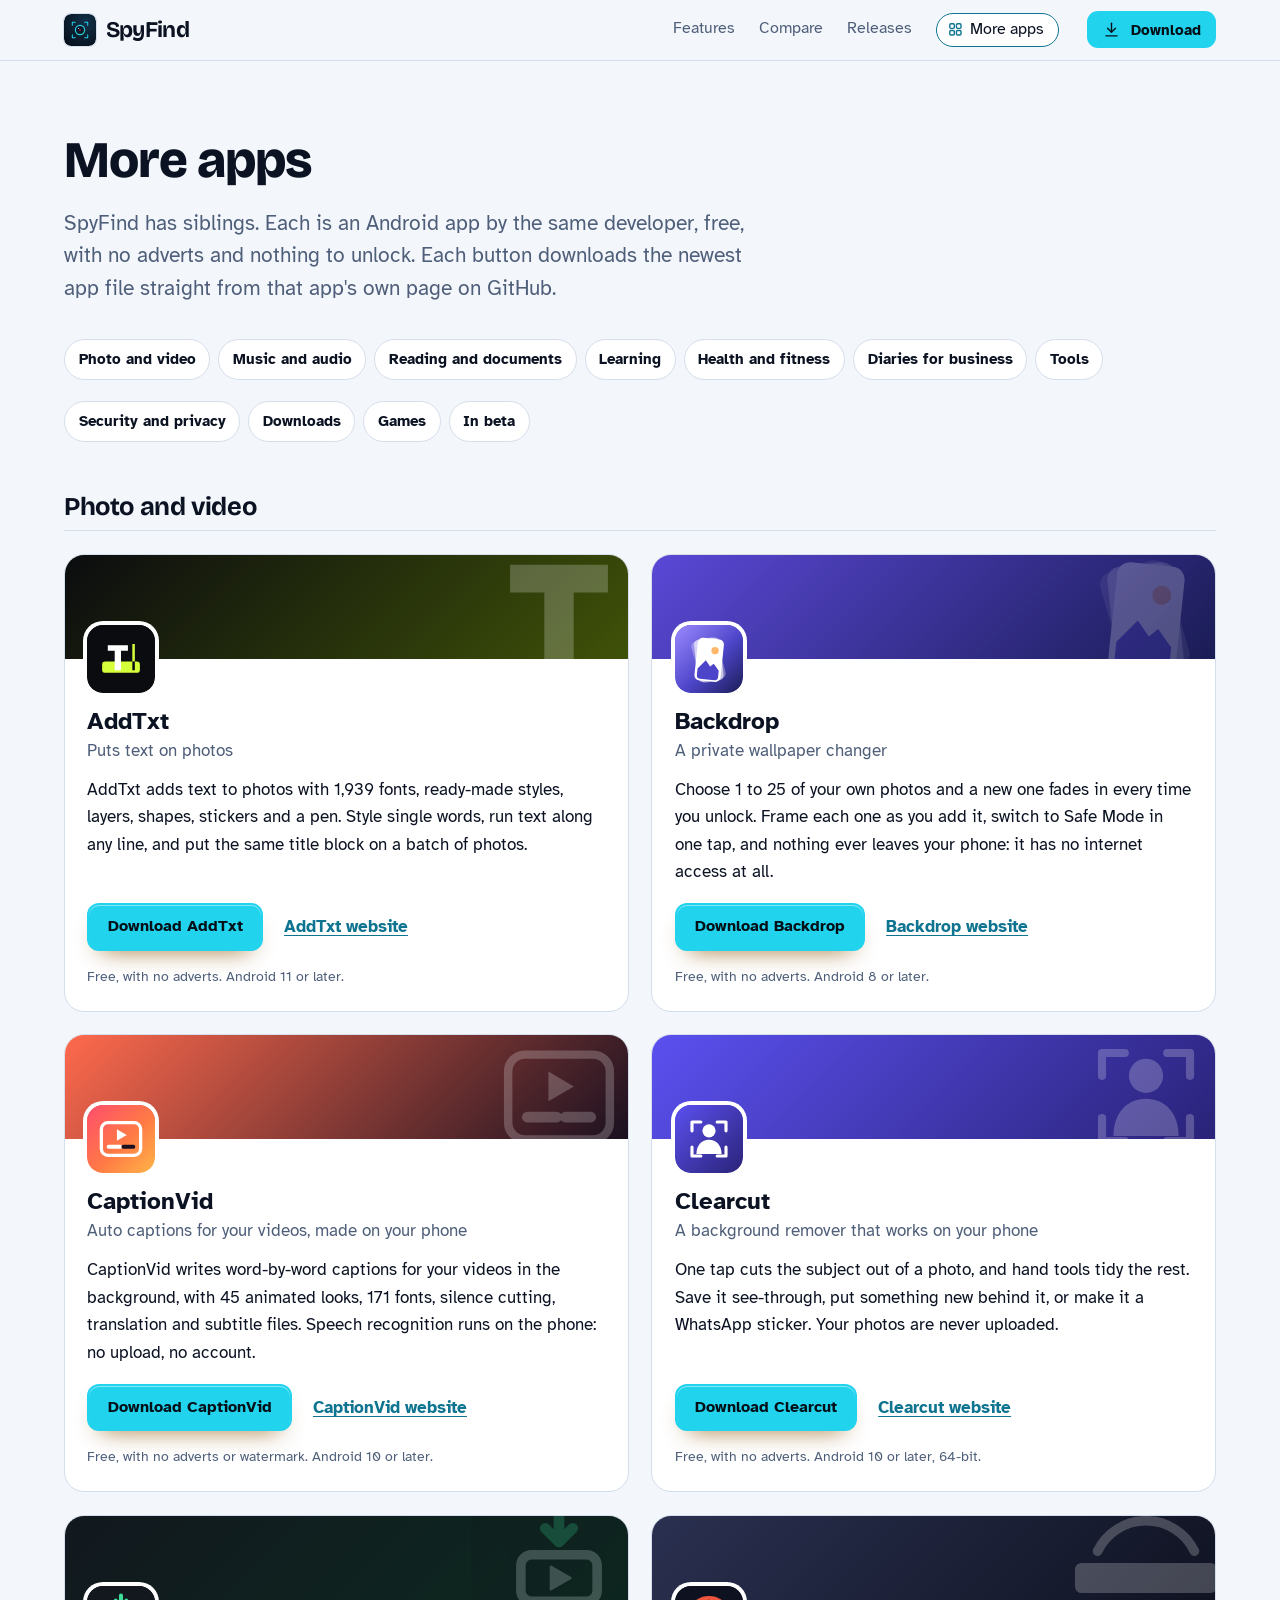
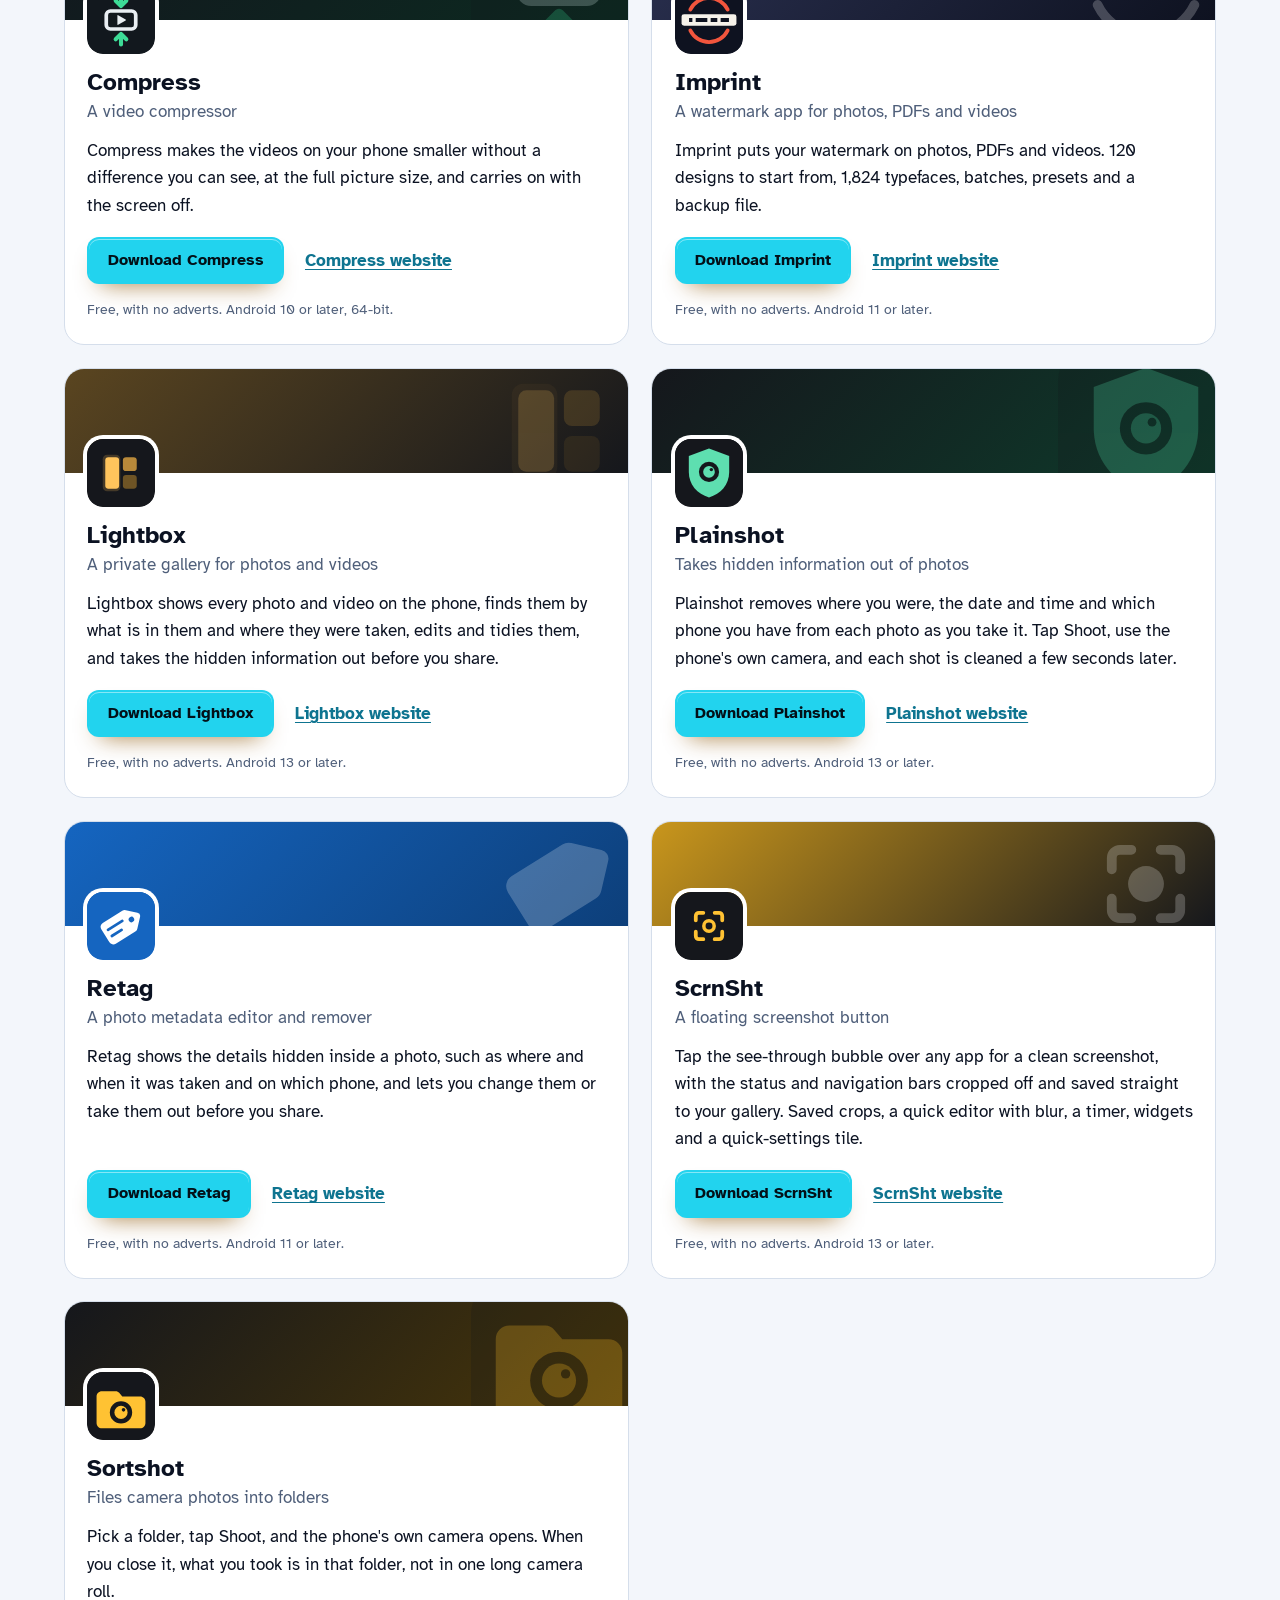
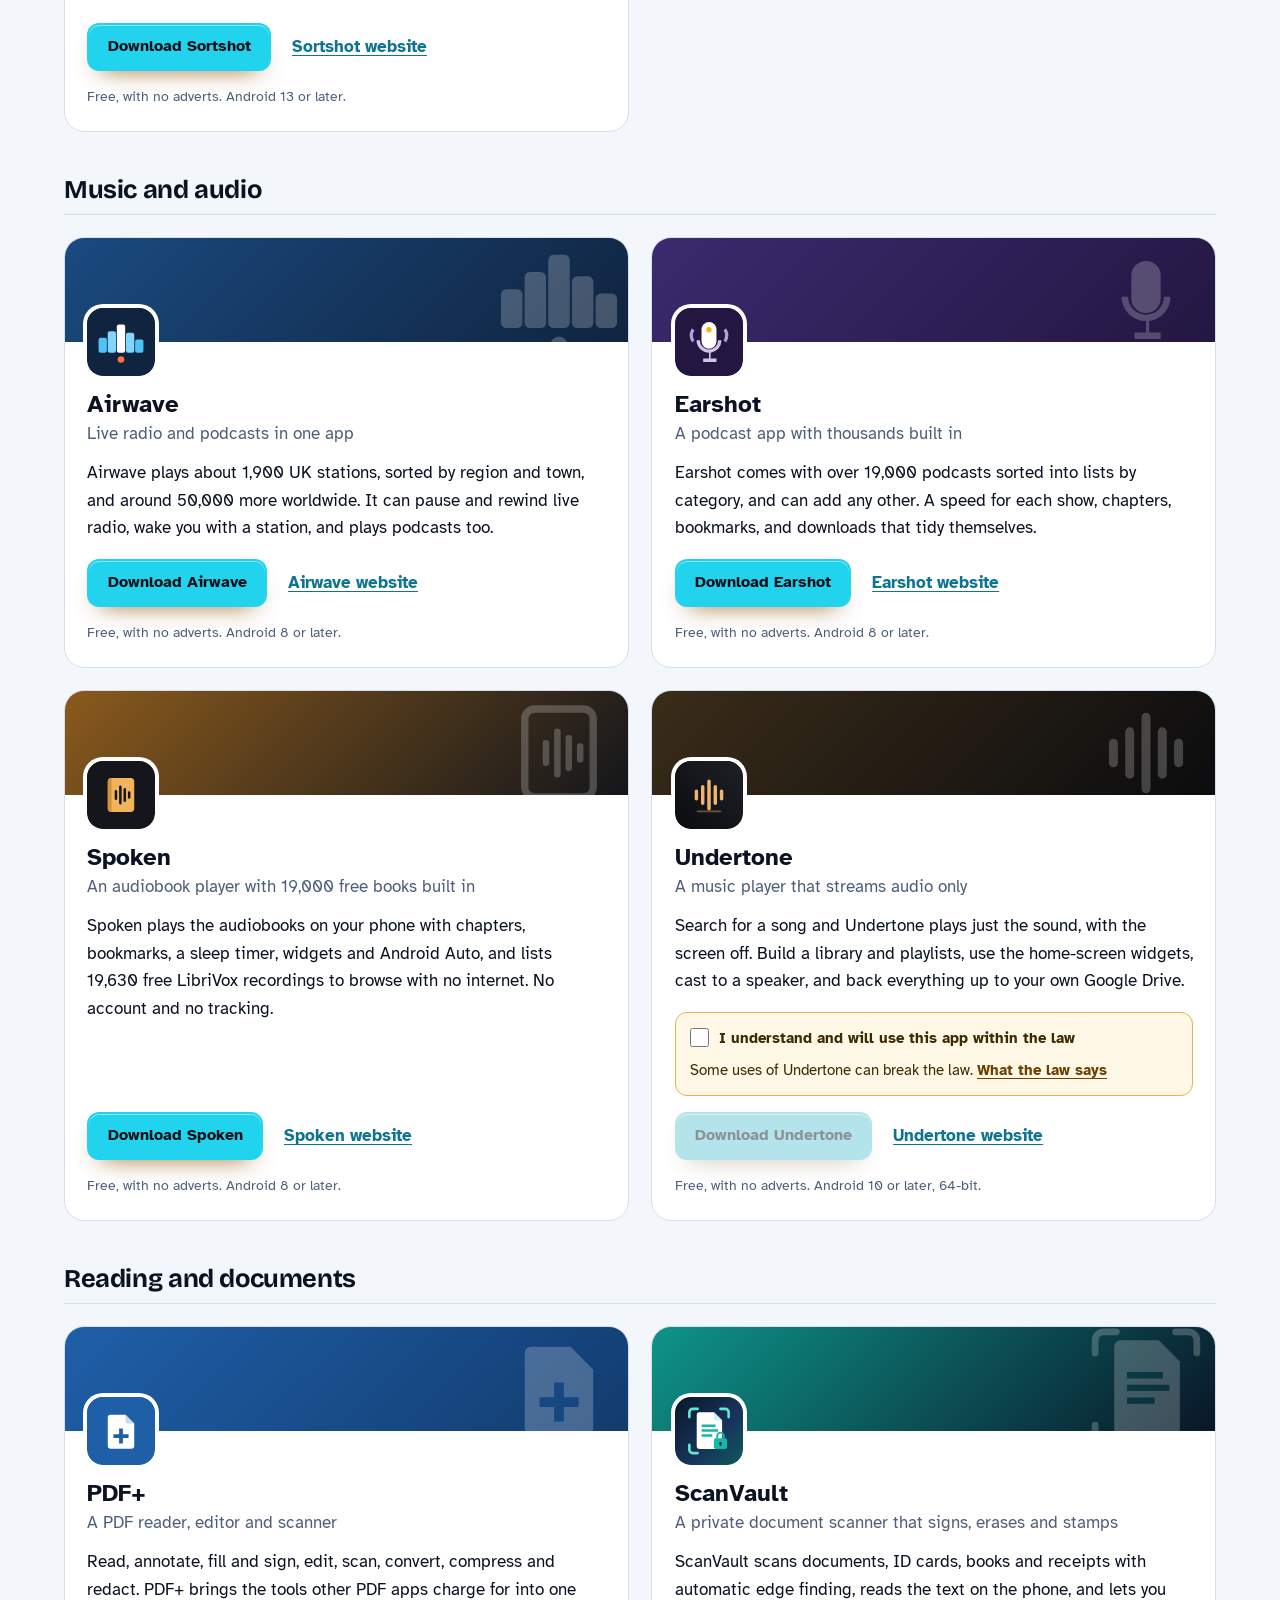
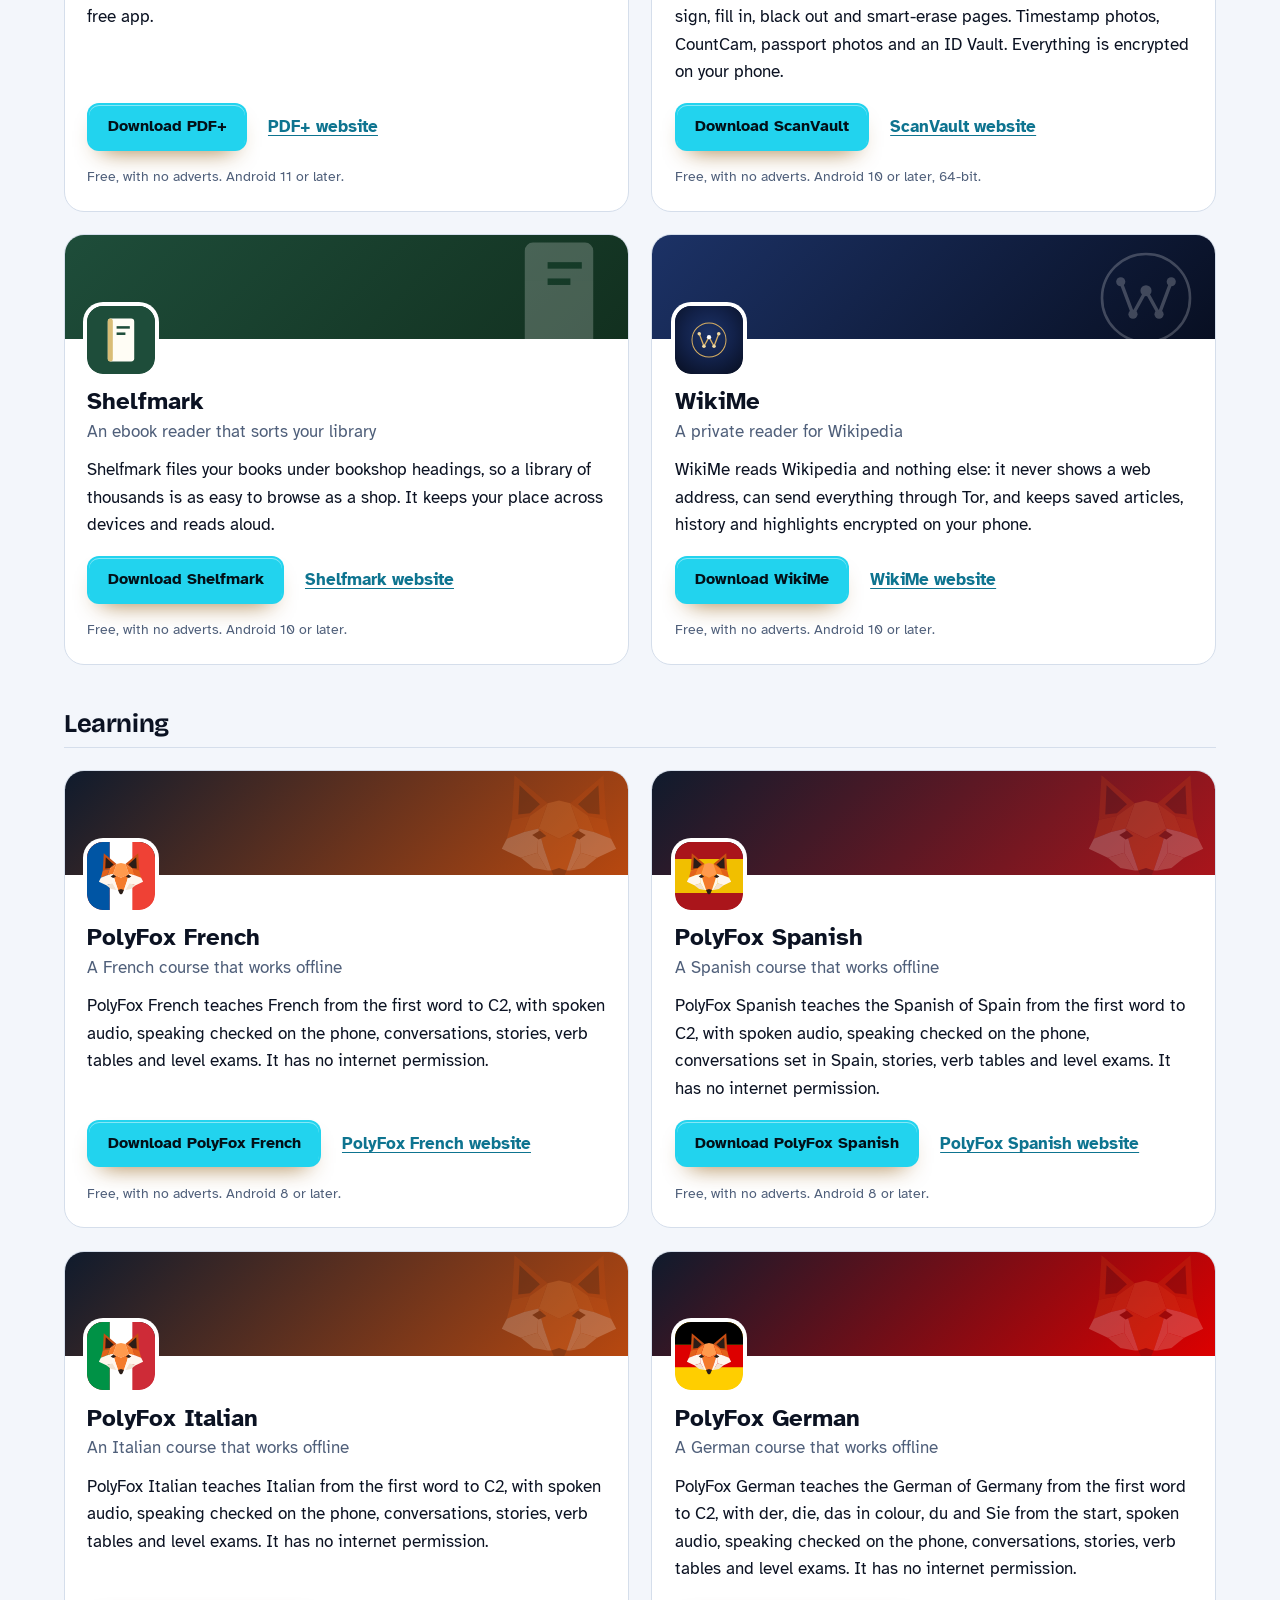
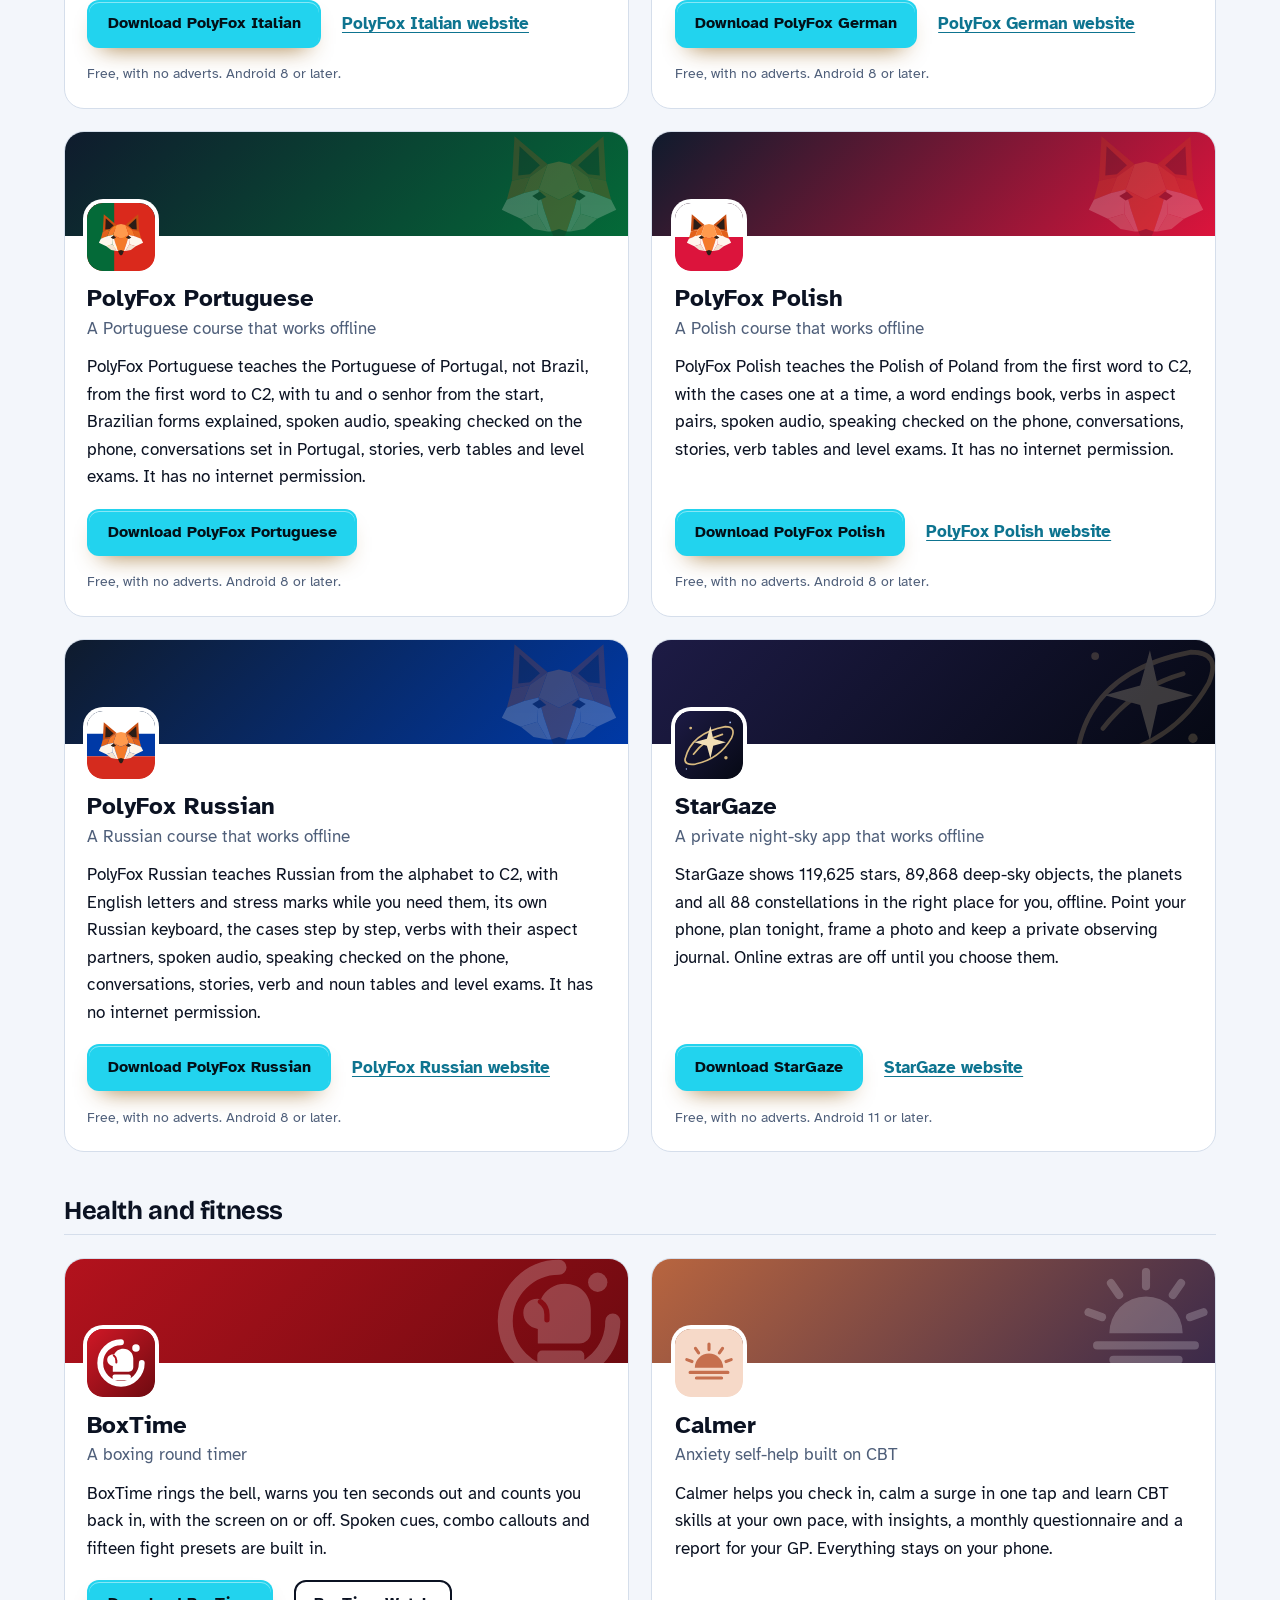
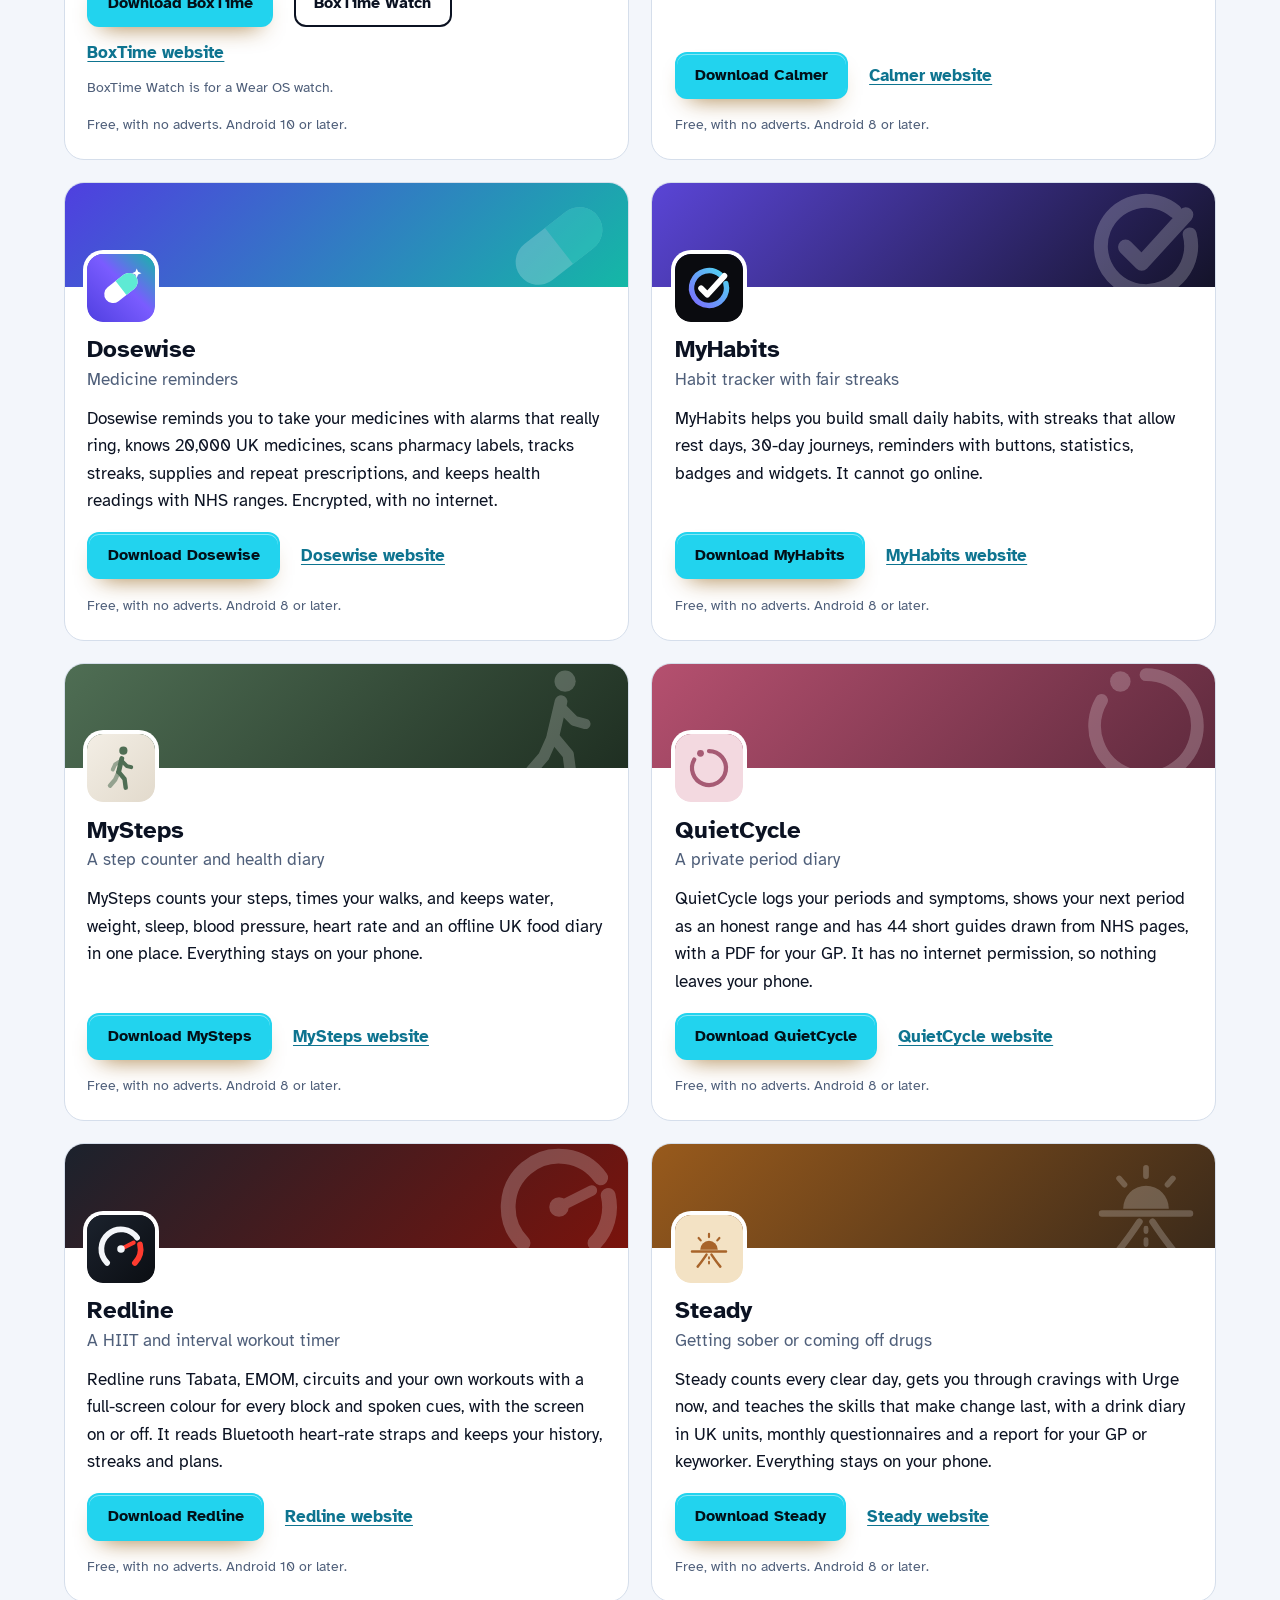
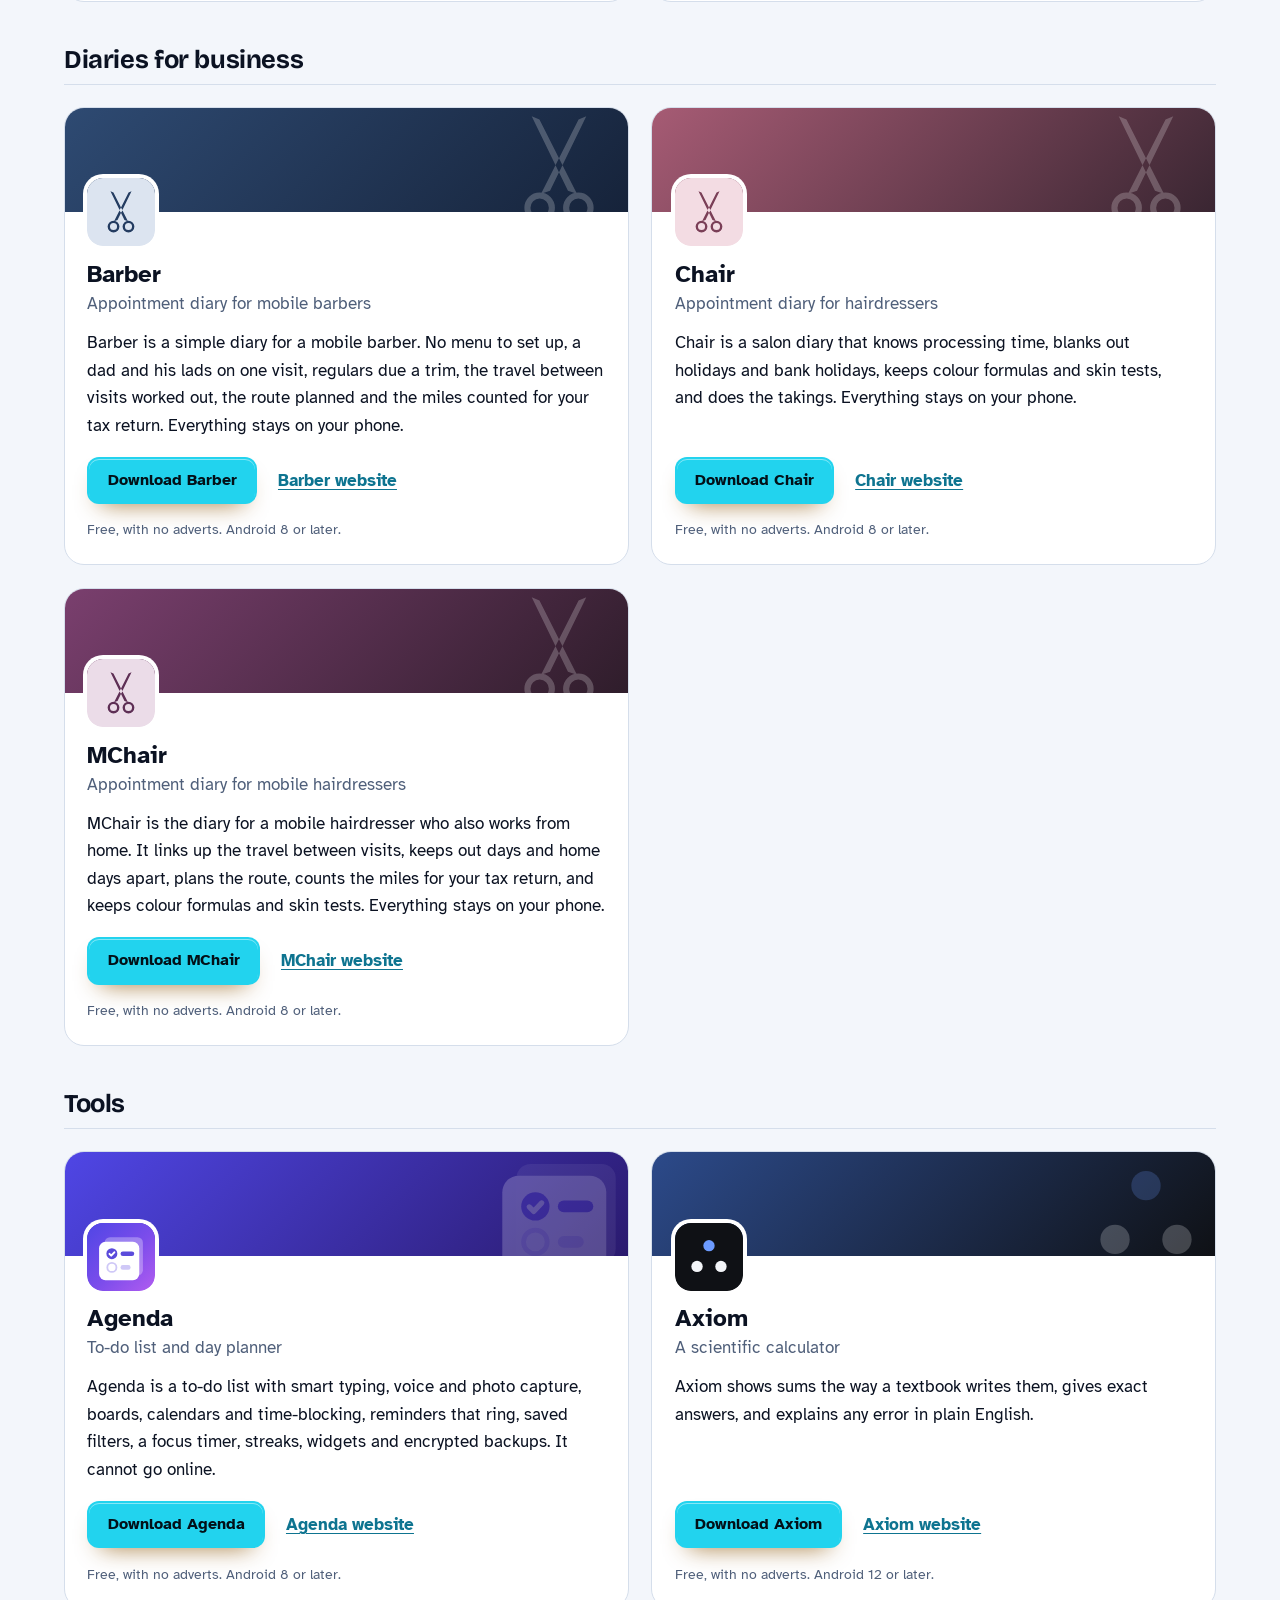
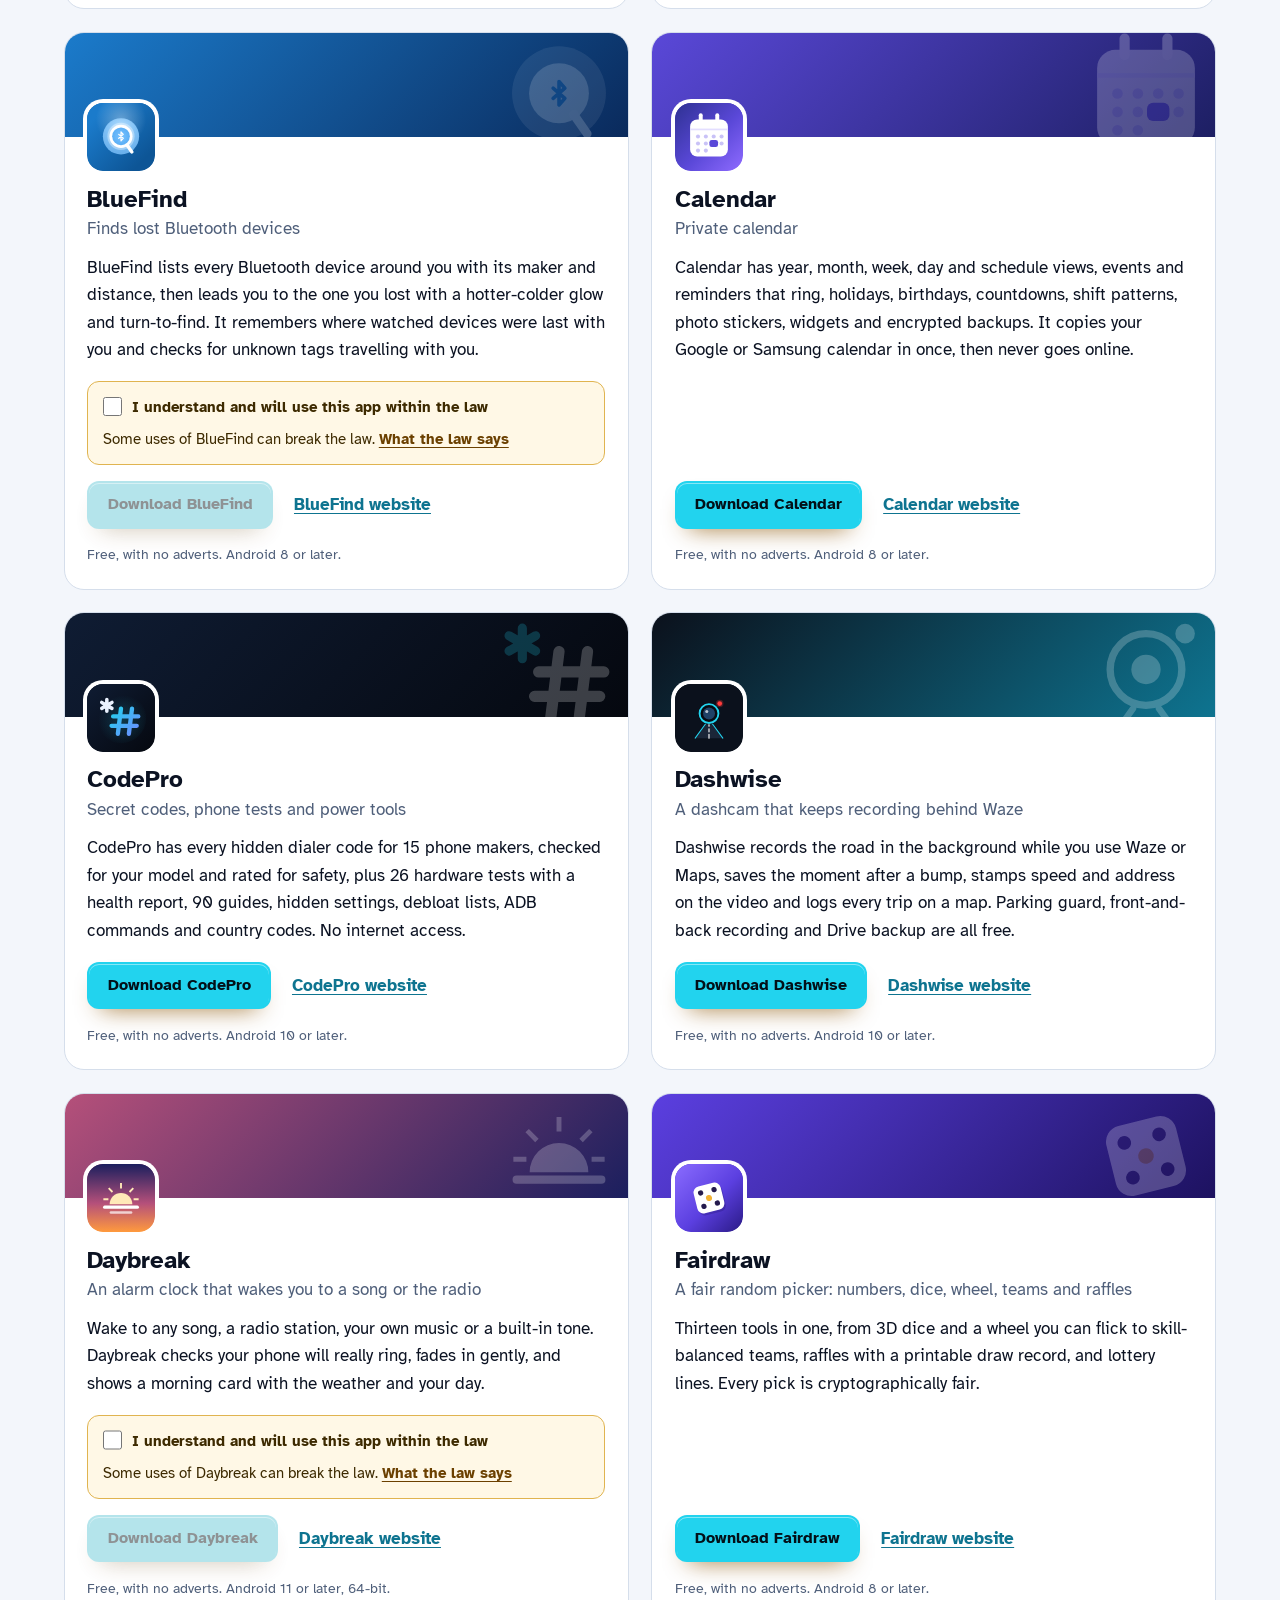
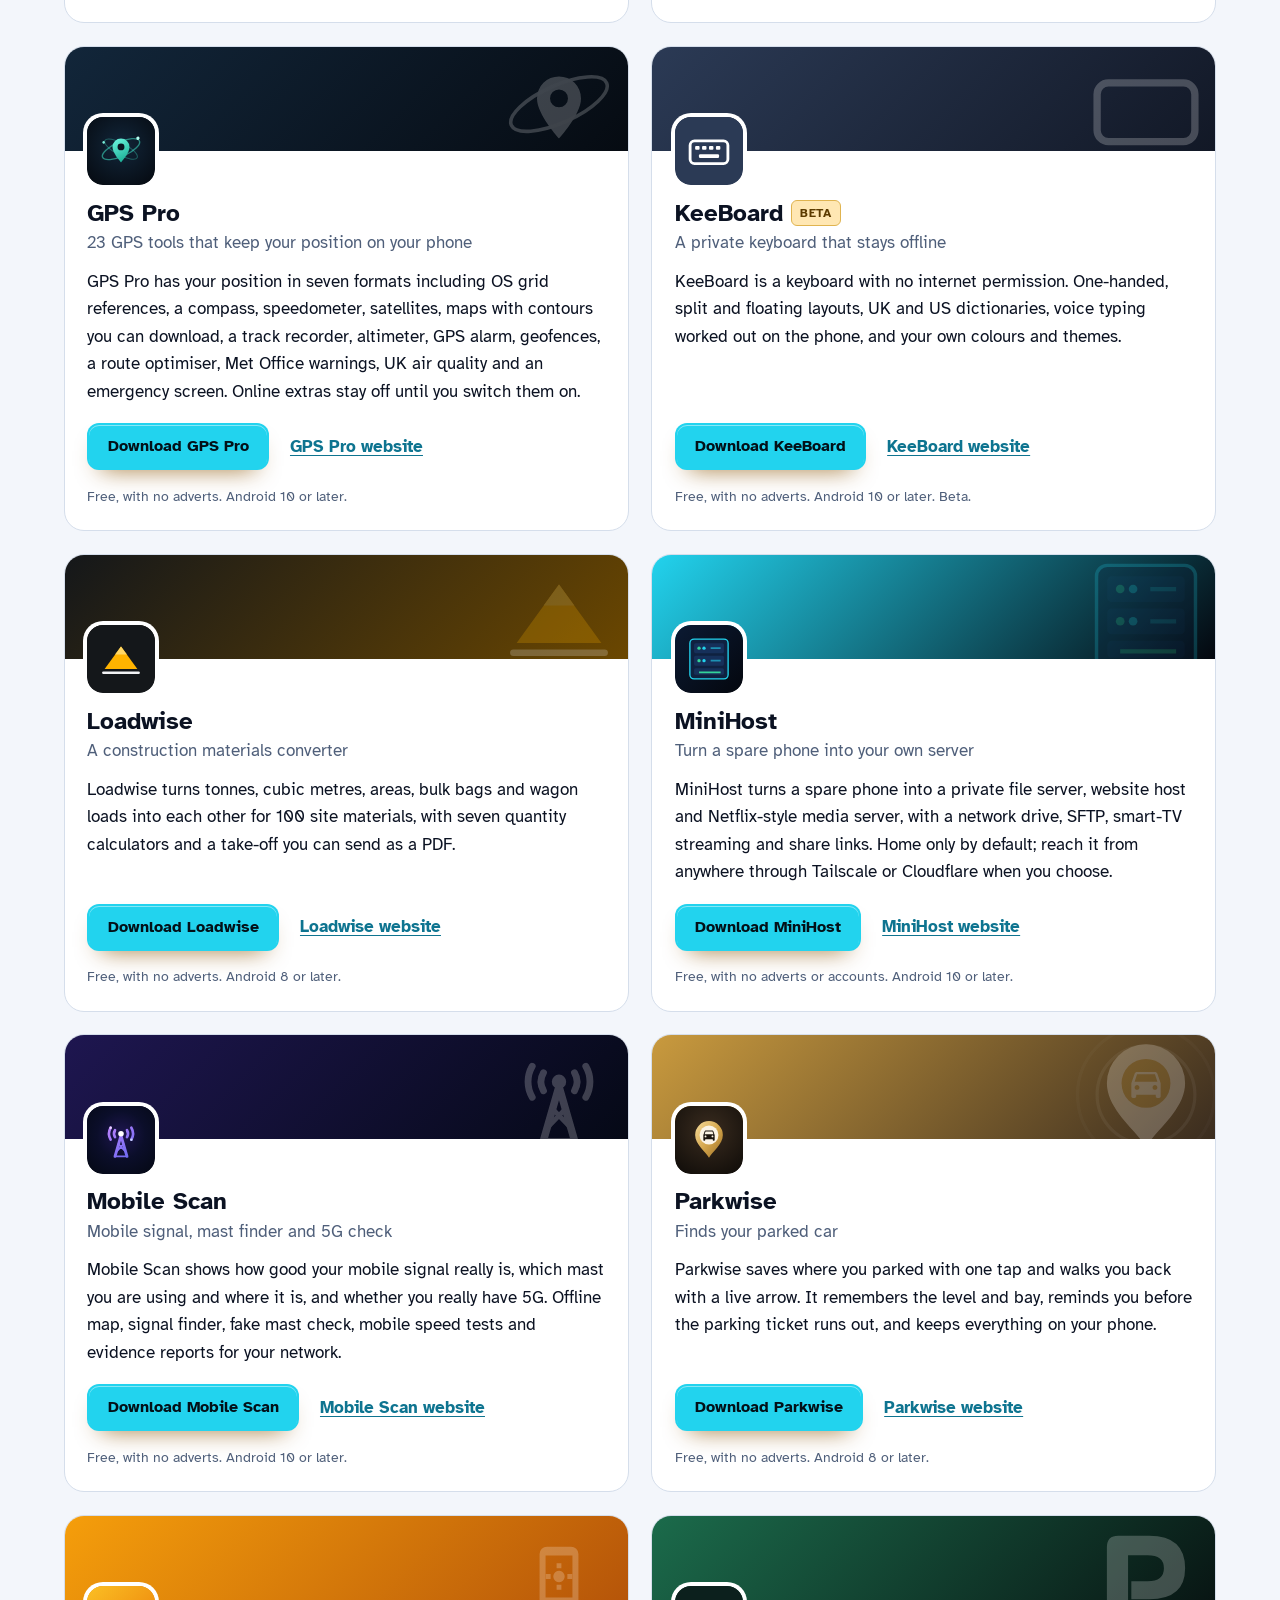
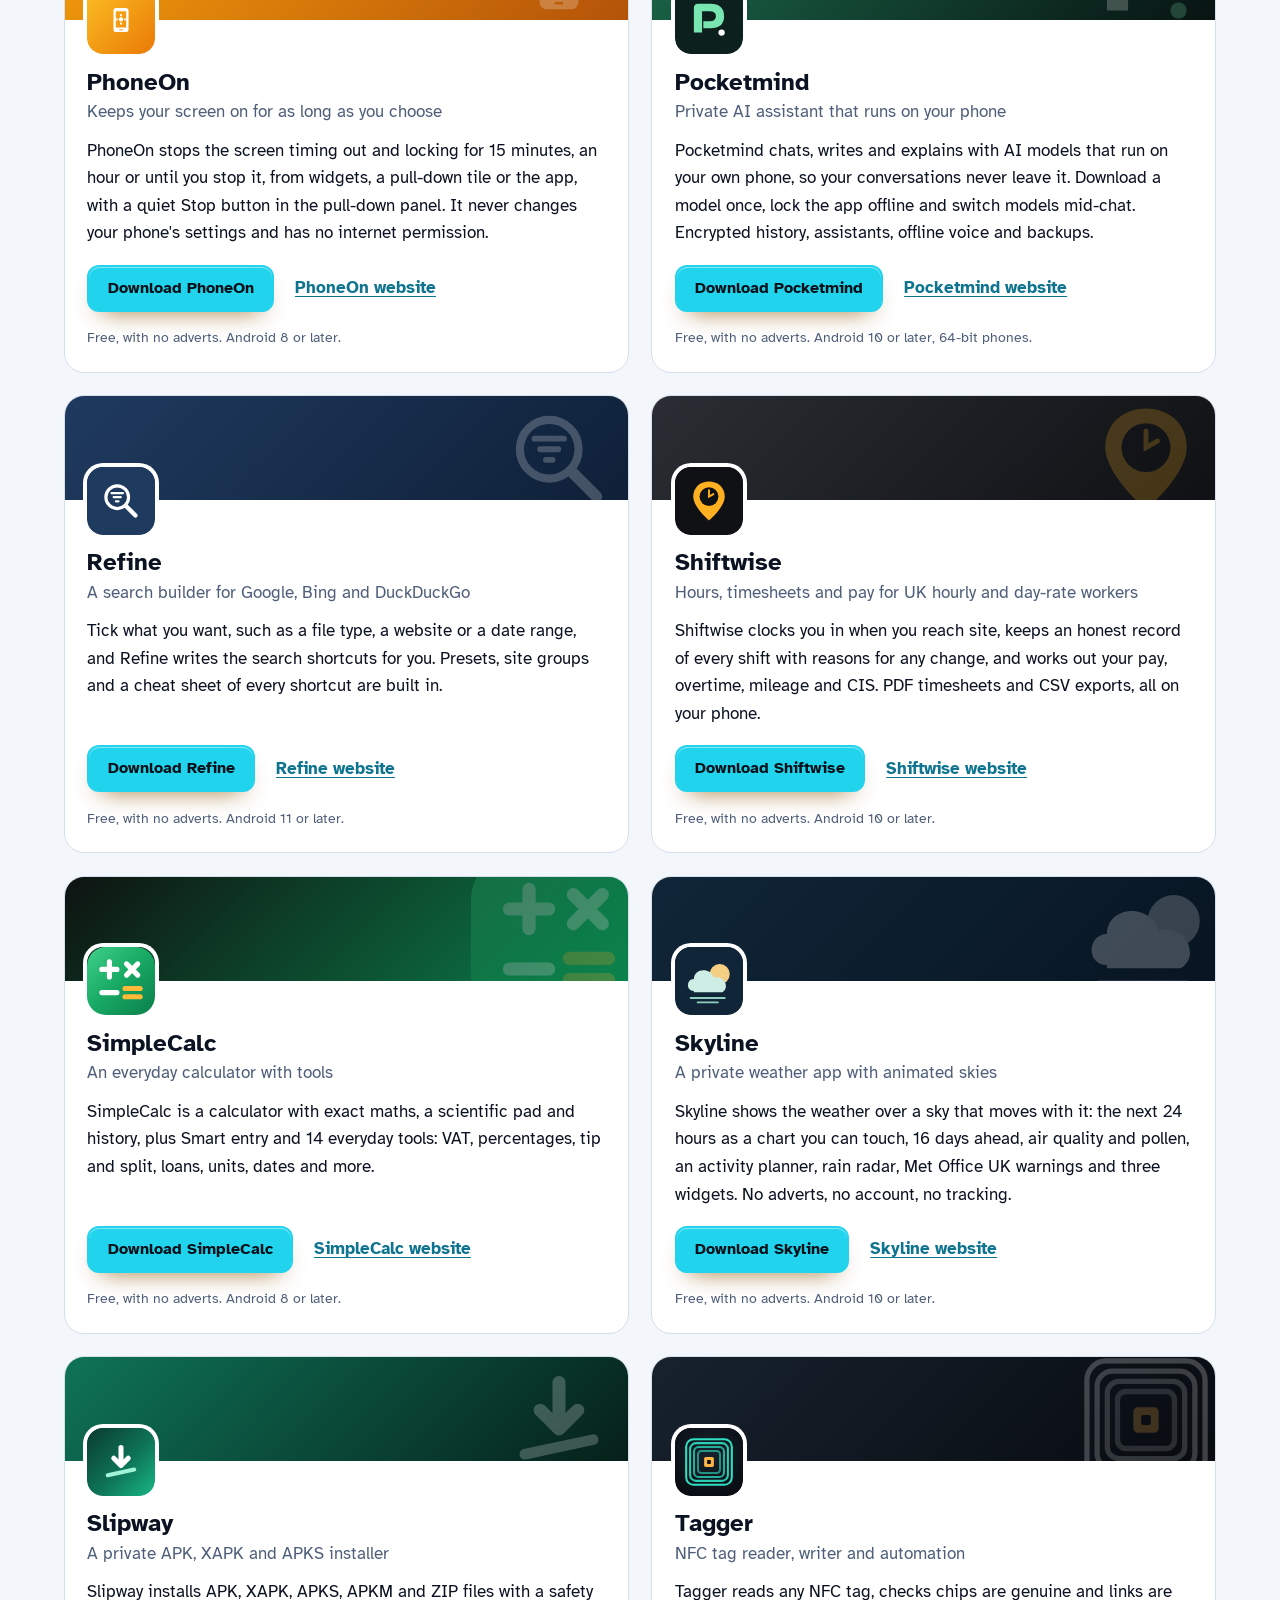
==== commit 2ca17b2d: "More apps: add Slipway" ====
--- a/more-apps.html
+++ b/more-apps.html
@@ -4,7 +4,7 @@
 <meta charset="utf-8">
 <meta name="viewport" content="width=device-width, initial-scale=1">
 <title>More apps from the maker of SpyFind</title>
-<meta name="description" content="All 92 free Android apps from the maker of SpyFind, in one list by category, each with its download and a link to its website.">
+<meta name="description" content="All 93 free Android apps from the maker of SpyFind, in one list by category, each with its download and a link to its website.">
 <meta name="author" content="Jonathan Jackson">
 <link rel="canonical" href="https://customgpter.github.io/spyfind/more-apps.html">
 <meta name="theme-color" content="#f3f6fb" media="(prefers-color-scheme: light)">
@@ -12,7 +12,7 @@
 <meta property="og:type" content="website">
 <meta property="og:site_name" content="SpyFind">
 <meta property="og:title" content="More apps from the maker of SpyFind">
-<meta property="og:description" content="All 92 free Android apps from the maker of SpyFind, in one list by category, each with its download and a link to its website.">
+<meta property="og:description" content="All 93 free Android apps from the maker of SpyFind, in one list by category, each with its download and a link to its website.">
 <meta property="og:url" content="https://customgpter.github.io/spyfind/more-apps.html">
 <meta property="og:image" content="https://customgpter.github.io/spyfind/assets/og.png">
 <meta property="og:image:width" content="1200">
@@ -26,7 +26,7 @@
 <link rel="preload" href="./assets/fonts/atkinson-hyperlegible-latin-400-normal.woff2" as="font" type="font/woff2" crossorigin>
 <link rel="stylesheet" href="./assets/site.css?v=1">
 <link rel="stylesheet" href="./assets/house.css?v=1">
-<script type="application/ld+json">{"@context":"https://schema.org","@type":"ItemList","name":"Apps from the maker of SpyFind","url":"https://customgpter.github.io/spyfind/more-apps.html","itemListElement":[{"@type":"ListItem","position":1,"name":"AddTxt","url":"https://customgpter.github.io/addtxt/"},{"@type":"ListItem","position":2,"name":"Backdrop","url":"https://customgpter.github.io/backdrop/"},{"@type":"ListItem","position":3,"name":"CaptionVid","url":"https://customgpter.github.io/captionvid/"},{"@type":"ListItem","position":4,"name":"Clearcut","url":"https://customgpter.github.io/clearcut/"},{"@type":"ListItem","position":5,"name":"Compress","url":"https://customgpter.github.io/compress/"},{"@type":"ListItem","position":6,"name":"Imprint","url":"https://customgpter.github.io/imprint/"},{"@type":"ListItem","position":7,"name":"Lightbox","url":"https://customgpter.github.io/lightbox/"},{"@type":"ListItem","position":8,"name":"Plainshot","url":"https://customgpter.github.io/plainshot/"},{"@type":"ListItem","position":9,"name":"Retag","url":"https://customgpter.github.io/retag/"},{"@type":"ListItem","position":10,"name":"ScrnSht","url":"https://customgpter.github.io/scrnsht/"},{"@type":"ListItem","position":11,"name":"Sortshot","url":"https://customgpter.github.io/sortshot/"},{"@type":"ListItem","position":12,"name":"Airwave","url":"https://customgpter.github.io/airwave/"},{"@type":"ListItem","position":13,"name":"Earshot","url":"https://customgpter.github.io/earshot/"},{"@type":"ListItem","position":14,"name":"Spoken","url":"https://customgpter.github.io/spoken/"},{"@type":"ListItem","position":15,"name":"Undertone","url":"https://customgpter.github.io/undertone/"},{"@type":"ListItem","position":16,"name":"PDF+","url":"https://customgpter.github.io/pdfplus/"},{"@type":"ListItem","position":17,"name":"ScanVault","url":"https://customgpter.github.io/scanvault/"},{"@type":"ListItem","position":18,"name":"Shelfmark","url":"https://customgpter.github.io/shelfmark/"},{"@type":"ListItem","position":19,"name":"WikiMe","url":"https://customgpter.github.io/wikime/"},{"@type":"ListItem","position":20,"name":"PolyFox French","url":"https://customgpter.github.io/polyfox/"},{"@type":"ListItem","position":21,"name":"PolyFox German","url":"https://customgpter.github.io/polyfox-german/"},{"@type":"ListItem","position":22,"name":"PolyFox Polish","url":"https://customgpter.github.io/polyfox-polish/"},{"@type":"ListItem","position":23,"name":"PolyFox Russian","url":"https://customgpter.github.io/polyfox-russian/"},{"@type":"ListItem","position":24,"name":"StarGaze","url":"https://customgpter.github.io/stargaze/"},{"@type":"ListItem","position":25,"name":"BoxTime","url":"https://customgpter.github.io/boxtime/"},{"@type":"ListItem","position":26,"name":"Calmer","url":"https://customgpter.github.io/calmer/"},{"@type":"ListItem","position":27,"name":"Dosewise","url":"https://customgpter.github.io/dosewise/"},{"@type":"ListItem","position":28,"name":"MyHabits","url":"https://customgpter.github.io/myhabits/"},{"@type":"ListItem","position":29,"name":"MySteps","url":"https://customgpter.github.io/mysteps/"},{"@type":"ListItem","position":30,"name":"QuietCycle","url":"https://customgpter.github.io/quietcycle/"},{"@type":"ListItem","position":31,"name":"Redline","url":"https://customgpter.github.io/redline/"},{"@type":"ListItem","position":32,"name":"Steady","url":"https://customgpter.github.io/steady/"},{"@type":"ListItem","position":33,"name":"Barber","url":"https://customgpter.github.io/barber/"},{"@type":"ListItem","position":34,"name":"Chair","url":"https://customgpter.github.io/chair/"},{"@type":"ListItem","position":35,"name":"MChair","url":"https://customgpter.github.io/mchair/"},{"@type":"ListItem","position":36,"name":"Agenda","url":"https://customgpter.github.io/agenda/"},{"@type":"ListItem","position":37,"name":"Axiom","url":"https://customgpter.github.io/axiom/"},{"@type":"ListItem","position":38,"name":"BlueFind","url":"https://customgpter.github.io/bluefind/"},{"@type":"ListItem","position":39,"name":"Calendar","url":"https://customgpter.github.io/calendar/"},{"@type":"ListItem","position":40,"name":"CodePro","url":"https://customgpter.github.io/codepro/"},{"@type":"ListItem","position":41,"name":"Dashwise","url":"https://customgpter.github.io/dashwise/"},{"@type":"ListItem","position":42,"name":"Daybreak","url":"https://customgpter.github.io/daybreak/"},{"@type":"ListItem","position":43,"name":"Fairdraw","url":"https://customgpter.github.io/fairdraw/"},{"@type":"ListItem","position":44,"name":"GPS Pro","url":"https://customgpter.github.io/gpspro/"},{"@type":"ListItem","position":45,"name":"KeeBoard","url":"https://customgpter.github.io/keeboard/"},{"@type":"ListItem","position":46,"name":"Loadwise","url":"https://customgpter.github.io/loadwise/"},{"@type":"ListItem","position":47,"name":"MiniHost","url":"https://customgpter.github.io/minihost/"},{"@type":"ListItem","position":48,"name":"Mobile Scan","url":"https://customgpter.github.io/mobilescan/"},{"@type":"ListItem","position":49,"name":"Parkwise","url":"https://customgpter.github.io/parkwise/"},{"@type":"ListItem","position":50,"name":"Pocketmind","url":"https://customgpter.github.io/pocketmind/"},{"@type":"ListItem","position":51,"name":"Refine","url":"https://customgpter.github.io/refine/"},{"@type":"ListItem","position":52,"name":"Shiftwise","url":"https://customgpter.github.io/shiftwise/"},{"@type":"ListItem","position":53,"name":"SimpleCalc","url":"https://customgpter.github.io/simplecalc/"},{"@type":"ListItem","position":54,"name":"Skyline","url":"https://customgpter.github.io/skyline/"},{"@type":"ListItem","position":55,"name":"Tagger","url":"https://customgpter.github.io/tagger/"},{"@type":"ListItem","position":56,"name":"TotalClean","url":"https://customgpter.github.io/totalclean/"},{"@type":"ListItem","position":57,"name":"TVLink","url":"https://customgpter.github.io/tvlink/"},{"@type":"ListItem","position":58,"name":"Unbox","url":"https://customgpter.github.io/unbox/"},{"@type":"ListItem","position":59,"name":"WhatsKeep","url":"https://customgpter.github.io/whatskeep/"},{"@type":"ListItem","position":60,"name":"WiFi Scan","url":"https://customgpter.github.io/wifiscan/"},{"@type":"ListItem","position":61,"name":"Auditly","url":"https://customgpter.github.io/auditly/"},{"@type":"ListItem","position":62,"name":"Backchannel","url":"https://customgpter.github.io/backchannel/"},{"@type":"ListItem","position":63,"name":"ENotes","url":"https://customgpter.github.io/enotes/"},{"@type":"ListItem","position":64,"name":"FindMe","url":"https://customgpter.github.io/findme/"},{"@type":"ListItem","position":65,"name":"iLock","url":"https://customgpter.github.io/ilock/"},{"@type":"ListItem","position":66,"name":"ImSafe","url":"https://customgpter.github.io/imsafe/"},{"@type":"ListItem","position":67,"name":"IShred","url":"https://customgpter.github.io/ishred/"},{"@type":"ListItem","position":68,"name":"LockBox","url":"https://customgpter.github.io/lockbox/"},{"@type":"ListItem","position":69,"name":"PassVault","url":"https://customgpter.github.io/passvault/"},{"@type":"ListItem","position":70,"name":"SpyFind","url":"https://customgpter.github.io/spyfind/"},{"@type":"ListItem","position":71,"name":"TextWipe","url":"https://customgpter.github.io/textwipe/"},{"@type":"ListItem","position":72,"name":"Tracewire","url":"https://customgpter.github.io/tracewire/"},{"@type":"ListItem","position":73,"name":"Vigil","url":"https://customgpter.github.io/vigil/"},{"@type":"ListItem","position":74,"name":"Grab","url":"https://customgpter.github.io/grab/"},{"@type":"ListItem","position":75,"name":"Swarm","url":"https://customgpter.github.io/swarm/"},{"@type":"ListItem","position":76,"name":"Plane Games","url":"https://customgpter.github.io/plane-games/"},{"@type":"ListItem","position":77,"name":"Ninefold","url":"https://customgpter.github.io/ninefold/"},{"@type":"ListItem","position":78,"name":"Cubewise","url":"https://customgpter.github.io/cubewise/"},{"@type":"ListItem","position":79,"name":"Tilewise","url":"https://customgpter.github.io/tilewise/"},{"@type":"ListItem","position":80,"name":"Letterwise","url":"https://customgpter.github.io/letterwise/"},{"@type":"ListItem","position":81,"name":"Kingside","url":"https://customgpter.github.io/kingside/"},{"@type":"ListItem","position":82,"name":"Deckhand","url":"https://customgpter.github.io/deckhand/"},{"@type":"ListItem","position":83,"name":"SNESForge","url":"https://customgpter.github.io/snesforge/"},{"@type":"ListItem","position":84,"name":"Fame Boy","url":"https://customgpter.github.io/fameboy/"},{"@type":"ListItem","position":85,"name":"PSPPro","url":"https://customgpter.github.io/psppro/"},{"@type":"ListItem","position":86,"name":"MegaGen","url":"https://customgpter.github.io/megagen/"},{"@type":"ListItem","position":87,"name":"QVR","url":"https://customgpter.github.io/qvr/"},{"@type":"ListItem","position":88,"name":"QVR Watch","url":"https://customgpter.github.io/qvr-watch/"},{"@type":"ListItem","position":89,"name":"QVRLite","url":"https://customgpter.github.io/qvrlite/"},{"@type":"ListItem","position":90,"name":"Onionz","url":"https://customgpter.github.io/onionz/"},{"@type":"ListItem","position":91,"name":"OnionzWeb","url":"https://customgpter.github.io/onionzweb/"}]}</script>
+<script type="application/ld+json">{"@context":"https://schema.org","@type":"ItemList","name":"Apps from the maker of SpyFind","url":"https://customgpter.github.io/spyfind/more-apps.html","itemListElement":[{"@type":"ListItem","position":1,"name":"AddTxt","url":"https://customgpter.github.io/addtxt/"},{"@type":"ListItem","position":2,"name":"Backdrop","url":"https://customgpter.github.io/backdrop/"},{"@type":"ListItem","position":3,"name":"CaptionVid","url":"https://customgpter.github.io/captionvid/"},{"@type":"ListItem","position":4,"name":"Clearcut","url":"https://customgpter.github.io/clearcut/"},{"@type":"ListItem","position":5,"name":"Compress","url":"https://customgpter.github.io/compress/"},{"@type":"ListItem","position":6,"name":"Imprint","url":"https://customgpter.github.io/imprint/"},{"@type":"ListItem","position":7,"name":"Lightbox","url":"https://customgpter.github.io/lightbox/"},{"@type":"ListItem","position":8,"name":"Plainshot","url":"https://customgpter.github.io/plainshot/"},{"@type":"ListItem","position":9,"name":"Retag","url":"https://customgpter.github.io/retag/"},{"@type":"ListItem","position":10,"name":"ScrnSht","url":"https://customgpter.github.io/scrnsht/"},{"@type":"ListItem","position":11,"name":"Sortshot","url":"https://customgpter.github.io/sortshot/"},{"@type":"ListItem","position":12,"name":"Airwave","url":"https://customgpter.github.io/airwave/"},{"@type":"ListItem","position":13,"name":"Earshot","url":"https://customgpter.github.io/earshot/"},{"@type":"ListItem","position":14,"name":"Spoken","url":"https://customgpter.github.io/spoken/"},{"@type":"ListItem","position":15,"name":"Undertone","url":"https://customgpter.github.io/undertone/"},{"@type":"ListItem","position":16,"name":"PDF+","url":"https://customgpter.github.io/pdfplus/"},{"@type":"ListItem","position":17,"name":"ScanVault","url":"https://customgpter.github.io/scanvault/"},{"@type":"ListItem","position":18,"name":"Shelfmark","url":"https://customgpter.github.io/shelfmark/"},{"@type":"ListItem","position":19,"name":"WikiMe","url":"https://customgpter.github.io/wikime/"},{"@type":"ListItem","position":20,"name":"PolyFox French","url":"https://customgpter.github.io/polyfox/"},{"@type":"ListItem","position":21,"name":"PolyFox German","url":"https://customgpter.github.io/polyfox-german/"},{"@type":"ListItem","position":22,"name":"PolyFox Polish","url":"https://customgpter.github.io/polyfox-polish/"},{"@type":"ListItem","position":23,"name":"PolyFox Russian","url":"https://customgpter.github.io/polyfox-russian/"},{"@type":"ListItem","position":24,"name":"StarGaze","url":"https://customgpter.github.io/stargaze/"},{"@type":"ListItem","position":25,"name":"BoxTime","url":"https://customgpter.github.io/boxtime/"},{"@type":"ListItem","position":26,"name":"Calmer","url":"https://customgpter.github.io/calmer/"},{"@type":"ListItem","position":27,"name":"Dosewise","url":"https://customgpter.github.io/dosewise/"},{"@type":"ListItem","position":28,"name":"MyHabits","url":"https://customgpter.github.io/myhabits/"},{"@type":"ListItem","position":29,"name":"MySteps","url":"https://customgpter.github.io/mysteps/"},{"@type":"ListItem","position":30,"name":"QuietCycle","url":"https://customgpter.github.io/quietcycle/"},{"@type":"ListItem","position":31,"name":"Redline","url":"https://customgpter.github.io/redline/"},{"@type":"ListItem","position":32,"name":"Steady","url":"https://customgpter.github.io/steady/"},{"@type":"ListItem","position":33,"name":"Barber","url":"https://customgpter.github.io/barber/"},{"@type":"ListItem","position":34,"name":"Chair","url":"https://customgpter.github.io/chair/"},{"@type":"ListItem","position":35,"name":"MChair","url":"https://customgpter.github.io/mchair/"},{"@type":"ListItem","position":36,"name":"Agenda","url":"https://customgpter.github.io/agenda/"},{"@type":"ListItem","position":37,"name":"Axiom","url":"https://customgpter.github.io/axiom/"},{"@type":"ListItem","position":38,"name":"BlueFind","url":"https://customgpter.github.io/bluefind/"},{"@type":"ListItem","position":39,"name":"Calendar","url":"https://customgpter.github.io/calendar/"},{"@type":"ListItem","position":40,"name":"CodePro","url":"https://customgpter.github.io/codepro/"},{"@type":"ListItem","position":41,"name":"Dashwise","url":"https://customgpter.github.io/dashwise/"},{"@type":"ListItem","position":42,"name":"Daybreak","url":"https://customgpter.github.io/daybreak/"},{"@type":"ListItem","position":43,"name":"Fairdraw","url":"https://customgpter.github.io/fairdraw/"},{"@type":"ListItem","position":44,"name":"GPS Pro","url":"https://customgpter.github.io/gpspro/"},{"@type":"ListItem","position":45,"name":"KeeBoard","url":"https://customgpter.github.io/keeboard/"},{"@type":"ListItem","position":46,"name":"Loadwise","url":"https://customgpter.github.io/loadwise/"},{"@type":"ListItem","position":47,"name":"MiniHost","url":"https://customgpter.github.io/minihost/"},{"@type":"ListItem","position":48,"name":"Mobile Scan","url":"https://customgpter.github.io/mobilescan/"},{"@type":"ListItem","position":49,"name":"Parkwise","url":"https://customgpter.github.io/parkwise/"},{"@type":"ListItem","position":50,"name":"Pocketmind","url":"https://customgpter.github.io/pocketmind/"},{"@type":"ListItem","position":51,"name":"Refine","url":"https://customgpter.github.io/refine/"},{"@type":"ListItem","position":52,"name":"Shiftwise","url":"https://customgpter.github.io/shiftwise/"},{"@type":"ListItem","position":53,"name":"SimpleCalc","url":"https://customgpter.github.io/simplecalc/"},{"@type":"ListItem","position":54,"name":"Skyline","url":"https://customgpter.github.io/skyline/"},{"@type":"ListItem","position":55,"name":"Slipway","url":"https://customgpter.github.io/slipway/"},{"@type":"ListItem","position":56,"name":"Tagger","url":"https://customgpter.github.io/tagger/"},{"@type":"ListItem","position":57,"name":"TotalClean","url":"https://customgpter.github.io/totalclean/"},{"@type":"ListItem","position":58,"name":"TVLink","url":"https://customgpter.github.io/tvlink/"},{"@type":"ListItem","position":59,"name":"Unbox","url":"https://customgpter.github.io/unbox/"},{"@type":"ListItem","position":60,"name":"WhatsKeep","url":"https://customgpter.github.io/whatskeep/"},{"@type":"ListItem","position":61,"name":"WiFi Scan","url":"https://customgpter.github.io/wifiscan/"},{"@type":"ListItem","position":62,"name":"Auditly","url":"https://customgpter.github.io/auditly/"},{"@type":"ListItem","position":63,"name":"Backchannel","url":"https://customgpter.github.io/backchannel/"},{"@type":"ListItem","position":64,"name":"ENotes","url":"https://customgpter.github.io/enotes/"},{"@type":"ListItem","position":65,"name":"FindMe","url":"https://customgpter.github.io/findme/"},{"@type":"ListItem","position":66,"name":"iLock","url":"https://customgpter.github.io/ilock/"},{"@type":"ListItem","position":67,"name":"ImSafe","url":"https://customgpter.github.io/imsafe/"},{"@type":"ListItem","position":68,"name":"IShred","url":"https://customgpter.github.io/ishred/"},{"@type":"ListItem","position":69,"name":"LockBox","url":"https://customgpter.github.io/lockbox/"},{"@type":"ListItem","position":70,"name":"PassVault","url":"https://customgpter.github.io/passvault/"},{"@type":"ListItem","position":71,"name":"SpyFind","url":"https://customgpter.github.io/spyfind/"},{"@type":"ListItem","position":72,"name":"TextWipe","url":"https://customgpter.github.io/textwipe/"},{"@type":"ListItem","position":73,"name":"Tracewire","url":"https://customgpter.github.io/tracewire/"},{"@type":"ListItem","position":74,"name":"Vigil","url":"https://customgpter.github.io/vigil/"},{"@type":"ListItem","position":75,"name":"Grab","url":"https://customgpter.github.io/grab/"},{"@type":"ListItem","position":76,"name":"Swarm","url":"https://customgpter.github.io/swarm/"},{"@type":"ListItem","position":77,"name":"Plane Games","url":"https://customgpter.github.io/plane-games/"},{"@type":"ListItem","position":78,"name":"Ninefold","url":"https://customgpter.github.io/ninefold/"},{"@type":"ListItem","position":79,"name":"Cubewise","url":"https://customgpter.github.io/cubewise/"},{"@type":"ListItem","position":80,"name":"Tilewise","url":"https://customgpter.github.io/tilewise/"},{"@type":"ListItem","position":81,"name":"Letterwise","url":"https://customgpter.github.io/letterwise/"},{"@type":"ListItem","position":82,"name":"Kingside","url":"https://customgpter.github.io/kingside/"},{"@type":"ListItem","position":83,"name":"Deckhand","url":"https://customgpter.github.io/deckhand/"},{"@type":"ListItem","position":84,"name":"SNESForge","url":"https://customgpter.github.io/snesforge/"},{"@type":"ListItem","position":85,"name":"Fame Boy","url":"https://customgpter.github.io/fameboy/"},{"@type":"ListItem","position":86,"name":"PSPPro","url":"https://customgpter.github.io/psppro/"},{"@type":"ListItem","position":87,"name":"MegaGen","url":"https://customgpter.github.io/megagen/"},{"@type":"ListItem","position":88,"name":"QVR","url":"https://customgpter.github.io/qvr/"},{"@type":"ListItem","position":89,"name":"QVR Watch","url":"https://customgpter.github.io/qvr-watch/"},{"@type":"ListItem","position":90,"name":"QVRLite","url":"https://customgpter.github.io/qvrlite/"},{"@type":"ListItem","position":91,"name":"Onionz","url":"https://customgpter.github.io/onionz/"},{"@type":"ListItem","position":92,"name":"OnionzWeb","url":"https://customgpter.github.io/onionzweb/"}]}</script>
 <link rel="stylesheet" href="./assets/apps-list.css?v=1">
 <script src="./assets/apps-list.js?v=1" defer></script>
 </head>
@@ -102,7 +102,7 @@
 <li class="mapp" style="--b:#2a2d33;--b2:#0f1114"><div class="mapp-cover" aria-hidden="true"><svg viewBox="0 0 108 108"><path d="M54 85C54 85 29 64 29 47C29 15 79 15 79 47C79 64 54 85 54 85Z" fill="#FFB020"/><circle cx="54" cy="47" r="15" fill="#0F1114"/><path d="M54 37V47L61 43" stroke="#FFB020" stroke-width="3" stroke-linecap="round" fill="none"/></svg></div><div class="mapp-body"><svg class="mapp-icon" viewBox="0 0 108 108" aria-hidden="true"><rect width="108" height="108" rx="24" fill="#0F1114"/><path d="M54 85C54 85 29 64 29 47C29 15 79 15 79 47C79 64 54 85 54 85Z" fill="#FFB020"/><circle cx="54" cy="47" r="15" fill="#0F1114"/><path d="M54 37V47L61 43" stroke="#FFB020" stroke-width="3" stroke-linecap="round" fill="none"/></svg><h3>Shiftwise</h3><p class="mapp-kind">Hours, timesheets and pay for UK hourly and day-rate workers</p><p class="mapp-say">Shiftwise clocks you in when you reach site, keeps an honest record of every shift with reasons for any change, and works out your pay, overtime, mileage and CIS. PDF timesheets and CSV exports, all on your phone.</p><p class="mapp-go"><a class="button" href="https://github.com/CustomGPTer/shiftwise/releases/latest/download/Shiftwise.apk">Download Shiftwise</a><a class="mapp-site" href="https://customgpter.github.io/shiftwise/">Shiftwise website</a></p><p class="mapp-needs">Free, with no adverts. Android 10 or later.</p></div></li>
 <li class="mapp" style="--b:#0e1311;--b2:#0b7f4a"><div class="mapp-cover" aria-hidden="true"><svg viewBox="0 0 108 108"><rect width="108" height="108" rx="30" fill="url(#scgc)"/><defs><linearGradient id="scgc" x1="0" y1="0" x2="1" y2="1"><stop offset="0" stop-color="#3fd18a"/><stop offset=".5" stop-color="#17a864"/><stop offset="1" stop-color="#0b7f4a"/></linearGradient></defs><g stroke-width="8.1" stroke-linecap="round" fill="none"><path stroke="#fff" d="M23.6 35.6h24M35.6 23.6v24M62.8 26.8l17.8 17.8M62.8 44.6l17.8-17.8M23.6 72.4h24"/><path stroke="#ffb938" d="M60.4 65.9h24M60.4 78.9h24"/></g></svg></div><div class="mapp-body"><svg class="mapp-icon" viewBox="0 0 108 108" aria-hidden="true"><rect width="108" height="108" rx="30" fill="url(#i-simplecalc-scgi)"/><defs><linearGradient id="i-simplecalc-scgi" x1="0" y1="0" x2="1" y2="1"><stop offset="0" stop-color="#3fd18a"/><stop offset=".5" stop-color="#17a864"/><stop offset="1" stop-color="#0b7f4a"/></linearGradient></defs><g stroke-width="8.1" stroke-linecap="round" fill="none"><path stroke="#fff" d="M23.6 35.6h24M35.6 23.6v24M62.8 26.8l17.8 17.8M62.8 44.6l17.8-17.8M23.6 72.4h24"/><path stroke="#ffb938" d="M60.4 65.9h24M60.4 78.9h24"/></g></svg><h3>SimpleCalc</h3><p class="mapp-kind">An everyday calculator with tools</p><p class="mapp-say">SimpleCalc is a calculator with exact maths, a scientific pad and history, plus Smart entry and 14 everyday tools: VAT, percentages, tip and split, loans, units, dates and more.</p><p class="mapp-go"><a class="button" href="https://github.com/CustomGPTer/simplecalc/releases/latest/download/SimpleCalc.apk">Download SimpleCalc</a><a class="mapp-site" href="https://customgpter.github.io/simplecalc/">SimpleCalc website</a></p><p class="mapp-needs">Free, with no adverts. Android 8 or later.</p></div></li>
 <li class="mapp" style="--b:#102638;--b2:#081522"><div class="mapp-cover" aria-hidden="true"><svg viewBox="0 0 108 108"><circle cx="71" cy="43" r="16" fill="#fff" fill-opacity=".85"/><path fill="#fff" d="M30,70C17,70 18,51 30,51C30,34 56,31 62,49C78,44 88,65 75,72L30,72Z"/><path d="M25,81L79,81M36,88L68,88" fill="none" stroke="#fff" stroke-width="3" stroke-linecap="round"/></svg></div><div class="mapp-body"><svg class="mapp-icon" viewBox="0 0 108 108" aria-hidden="true"><rect width="108" height="108" rx="24" fill="#102638"/><circle cx="71" cy="43" r="16" fill="#F4CE83"/><path fill="#CEEDE4" d="M30,70C17,70 18,51 30,51C30,34 56,31 62,49C78,44 88,65 75,72L30,72Z"/><path d="M25,81L79,81M36,88L68,88" fill="none" stroke="#92CDBE" stroke-width="3" stroke-linecap="round"/></svg><h3>Skyline</h3><p class="mapp-kind">A private weather app with animated skies</p><p class="mapp-say">Skyline shows the weather over a sky that moves with it: the next 24 hours as a chart you can touch, 16 days ahead, air quality and pollen, an activity planner, rain radar, Met Office UK warnings and three widgets. No adverts, no account, no tracking.</p><p class="mapp-go"><a class="button" href="https://github.com/CustomGPTer/skyline/releases/latest/download/Skyline.apk">Download Skyline</a><a class="mapp-site" href="https://customgpter.github.io/skyline/">Skyline website</a></p><p class="mapp-needs">Free, with no adverts. Android 10 or later.</p></div></li>
-<li class="mapp is-gated" style="--b:#17222e;--b2:#080b10"><div class="mapp-cover" aria-hidden="true"><svg viewBox="0 0 108 108"><g transform="translate(54 54) scale(1.25) translate(-54 -54)"><rect x="25" y="25" width="58" height="58" rx="9.5" fill="none" stroke="#fff" stroke-opacity="1" stroke-width="2.6"/><rect x="30" y="30" width="48" height="48" rx="7.6" fill="none" stroke="#fff" stroke-opacity=".9" stroke-width="2.6"/><rect x="35" y="35" width="38" height="38" rx="5.8" fill="none" stroke="#fff" stroke-opacity=".75" stroke-width="2.6"/><rect x="40" y="40" width="28" height="28" rx="4.2" fill="none" stroke="#fff" stroke-opacity=".6" stroke-width="2.6"/><rect x="47.8" y="47.8" width="12.4" height="12.4" rx="2.2" fill="#FFB547"/><rect x="51.6" y="51.6" width="4.8" height="4.8" rx="0.9" fill="#0B0F14"/></g></svg></div><div class="mapp-body"><svg class="mapp-icon" viewBox="0 0 108 108" aria-hidden="true"><defs><radialGradient id="i-tagger-tgg" cx="54" cy="40" r="80" gradientUnits="userSpaceOnUse"><stop offset="0" stop-color="#17222E"/><stop offset="1" stop-color="#080B10"/></radialGradient></defs><rect width="108" height="108" rx="24" fill="url(#i-tagger-tgg)"/><g transform="translate(54 54) scale(1.25) translate(-54 -54)"><rect x="25" y="25" width="58" height="58" rx="9.5" fill="none" stroke="#2DE1C2" stroke-opacity="1" stroke-width="2.6"/><rect x="30" y="30" width="48" height="48" rx="7.6" fill="none" stroke="#2DE1C2" stroke-opacity=".9" stroke-width="2.6"/><rect x="35" y="35" width="38" height="38" rx="5.8" fill="none" stroke="#2DE1C2" stroke-opacity=".75" stroke-width="2.6"/><rect x="40" y="40" width="28" height="28" rx="4.2" fill="none" stroke="#2DE1C2" stroke-opacity=".6" stroke-width="2.6"/><rect x="47.8" y="47.8" width="12.4" height="12.4" rx="2.2" fill="#FFB547"/><rect x="51.6" y="51.6" width="4.8" height="4.8" rx="0.9" fill="#0B0F14"/></g></svg><h3>Tagger</h3><p class="mapp-kind">NFC tag reader, writer and automation</p><p class="mapp-say">Tagger reads any NFC tag, checks chips are genuine and links are safe, writes 16 kinds of record, protects tags with passwords or encryption, and makes tags that run tasks on your phone. Every pro tool free, everything encrypted.</p><div class="mapp-law" data-gate><label><input type="checkbox"> I understand and will use this app within the law</label><p>Some uses of Tagger can break the law. <a href="https://customgpter.github.io/tagger/terms.html#law">What the law says</a></p><noscript><p>Turn on JavaScript to download, or use the <a href="https://customgpter.github.io/tagger/">Tagger website</a>.</p></noscript></div><p class="mapp-go"><a class="button" data-href="https://github.com/CustomGPTer/tagger/releases/latest/download/Tagger.apk" aria-disabled="true" role="link" tabindex="-1">Download Tagger</a><a class="mapp-site" href="https://customgpter.github.io/tagger/">Tagger website</a></p><p class="mapp-needs">Free, with no adverts. Android 10 or later, with NFC.</p></div></li>
+<li class="mapp is-gated" style="--b:#0e7357;--b2:#06201a"><div class="mapp-cover" aria-hidden="true"><svg viewBox="0 0 108 108"><path d="M33 75L75 66" stroke="#fff" stroke-width="6.5" stroke-linecap="round" fill="none"/><path d="M54 31L54 58" stroke="#fff" stroke-width="8" stroke-linecap="round" fill="none"/><path d="M42.5 48L54 59.5L65.5 48" stroke="#fff" stroke-width="8" stroke-linecap="round" stroke-linejoin="round" fill="none"/></svg></div><div class="mapp-body"><svg class="mapp-icon" viewBox="0 0 108 108" aria-hidden="true"><defs><linearGradient id="i-slipway-swbg" x1="0" y1="0" x2="1" y2="1"><stop offset="0" stop-color="#0a3a30"/><stop offset=".55" stop-color="#0e7357"/><stop offset="1" stop-color="#19b784"/></linearGradient></defs><rect width="108" height="108" rx="24" fill="url(#i-slipway-swbg)"/><path d="M33 75L75 66" stroke="#9ff3d6" stroke-width="6.5" stroke-linecap="round" fill="none"/><path d="M54 31L54 58" stroke="#fff" stroke-width="8" stroke-linecap="round" fill="none"/><path d="M42.5 48L54 59.5L65.5 48" stroke="#fff" stroke-width="8" stroke-linecap="round" stroke-linejoin="round" fill="none"/></svg><h3>Slipway</h3><p class="mapp-kind">A private APK, XAPK and APKS installer</p><p class="mapp-say">Slipway installs APK, XAPK, APKS, APKM and ZIP files with a safety report first: a red, amber or green verdict, permissions in plain English, signature and tracker checks. Revision-aware library, install queue and history. It has no internet access.</p><div class="mapp-law" data-gate><label><input type="checkbox"> I understand and will use this app within the law</label><p>Installing copies of apps you have no right to use can break copyright law. <a href="https://customgpter.github.io/slipway/terms.html#law">What the law says</a></p><noscript><p>Turn on JavaScript to download, or use the <a href="https://customgpter.github.io/slipway/">Slipway website</a>.</p></noscript></div><p class="mapp-go"><a class="button" data-href="https://github.com/CustomGPTer/slipway/releases/latest/download/Slipway.apk" aria-disabled="true" role="link" tabindex="-1">Download Slipway</a><a class="mapp-site" href="https://customgpter.github.io/slipway/">Slipway website</a></p><p class="mapp-needs">Free, with no adverts. Android 10 or later.</p></div></li><li class="mapp is-gated" style="--b:#17222e;--b2:#080b10"><div class="mapp-cover" aria-hidden="true"><svg viewBox="0 0 108 108"><g transform="translate(54 54) scale(1.25) translate(-54 -54)"><rect x="25" y="25" width="58" height="58" rx="9.5" fill="none" stroke="#fff" stroke-opacity="1" stroke-width="2.6"/><rect x="30" y="30" width="48" height="48" rx="7.6" fill="none" stroke="#fff" stroke-opacity=".9" stroke-width="2.6"/><rect x="35" y="35" width="38" height="38" rx="5.8" fill="none" stroke="#fff" stroke-opacity=".75" stroke-width="2.6"/><rect x="40" y="40" width="28" height="28" rx="4.2" fill="none" stroke="#fff" stroke-opacity=".6" stroke-width="2.6"/><rect x="47.8" y="47.8" width="12.4" height="12.4" rx="2.2" fill="#FFB547"/><rect x="51.6" y="51.6" width="4.8" height="4.8" rx="0.9" fill="#0B0F14"/></g></svg></div><div class="mapp-body"><svg class="mapp-icon" viewBox="0 0 108 108" aria-hidden="true"><defs><radialGradient id="i-tagger-tgg" cx="54" cy="40" r="80" gradientUnits="userSpaceOnUse"><stop offset="0" stop-color="#17222E"/><stop offset="1" stop-color="#080B10"/></radialGradient></defs><rect width="108" height="108" rx="24" fill="url(#i-tagger-tgg)"/><g transform="translate(54 54) scale(1.25) translate(-54 -54)"><rect x="25" y="25" width="58" height="58" rx="9.5" fill="none" stroke="#2DE1C2" stroke-opacity="1" stroke-width="2.6"/><rect x="30" y="30" width="48" height="48" rx="7.6" fill="none" stroke="#2DE1C2" stroke-opacity=".9" stroke-width="2.6"/><rect x="35" y="35" width="38" height="38" rx="5.8" fill="none" stroke="#2DE1C2" stroke-opacity=".75" stroke-width="2.6"/><rect x="40" y="40" width="28" height="28" rx="4.2" fill="none" stroke="#2DE1C2" stroke-opacity=".6" stroke-width="2.6"/><rect x="47.8" y="47.8" width="12.4" height="12.4" rx="2.2" fill="#FFB547"/><rect x="51.6" y="51.6" width="4.8" height="4.8" rx="0.9" fill="#0B0F14"/></g></svg><h3>Tagger</h3><p class="mapp-kind">NFC tag reader, writer and automation</p><p class="mapp-say">Tagger reads any NFC tag, checks chips are genuine and links are safe, writes 16 kinds of record, protects tags with passwords or encryption, and makes tags that run tasks on your phone. Every pro tool free, everything encrypted.</p><div class="mapp-law" data-gate><label><input type="checkbox"> I understand and will use this app within the law</label><p>Some uses of Tagger can break the law. <a href="https://customgpter.github.io/tagger/terms.html#law">What the law says</a></p><noscript><p>Turn on JavaScript to download, or use the <a href="https://customgpter.github.io/tagger/">Tagger website</a>.</p></noscript></div><p class="mapp-go"><a class="button" data-href="https://github.com/CustomGPTer/tagger/releases/latest/download/Tagger.apk" aria-disabled="true" role="link" tabindex="-1">Download Tagger</a><a class="mapp-site" href="https://customgpter.github.io/tagger/">Tagger website</a></p><p class="mapp-needs">Free, with no adverts. Android 10 or later, with NFC.</p></div></li>
 <li class="mapp" style="--b:#0b0f14;--b2:#0d3340"><div class="mapp-cover" aria-hidden="true"><svg viewBox="0 0 64 64"><rect width="64" height="64" rx="14" fill="#0b0f14"/><circle cx="32" cy="32" r="19" fill="none" stroke="#35d0f2" stroke-width="6" stroke-linecap="round" stroke-dasharray="92 28" transform="rotate(-210 32 32)"/><path d="M32 22l3 7 7 3-7 3-3 7-3-7-7-3 7-3z" fill="#e9eef3"/></svg></div><div class="mapp-body"><svg class="mapp-icon" viewBox="0 0 64 64" aria-hidden="true"><rect width="64" height="64" rx="14" fill="#0b0f14"/><circle cx="32" cy="32" r="19" fill="none" stroke="#35d0f2" stroke-width="6" stroke-linecap="round" stroke-dasharray="92 28" transform="rotate(-210 32 32)"/><path d="M32 22l3 7 7 3-7 3-3 7-3-7-7-3 7-3z" fill="#e9eef3"/></svg><h3>TotalClean</h3><p class="mapp-kind">A phone cleaner with a safety bin</p><p class="mapp-say">TotalClean clears junk, finds the big and duplicate files, and puts anything personal in a 30-day bin first, so a clean-up can be undone.</p><p class="mapp-go"><a class="button" href="https://github.com/CustomGPTer/totalclean/releases/latest/download/TotalClean.apk">Download TotalClean</a><a class="mapp-site" href="https://customgpter.github.io/totalclean/">TotalClean website</a></p><p class="mapp-needs">Free, with no adverts. Android 11 or later.</p></div></li>
 <li class="mapp" style="--b:#6d55d9;--b2:#18162b"><div class="mapp-cover" aria-hidden="true"><svg viewBox="0 0 108 108"><path d="M36 25.5Q54 9 72 25.5M43 34Q54 24.5 65 34" fill="none" stroke="#fff" stroke-width="4" stroke-linecap="round"/><rect x="36" y="42" width="36" height="51" rx="6" fill="#fff"/><path fill="#6d55d9" d="M51 52h6v7h7v6h-7v7h-6v-7h-7v-6h7zM46 80h5v5h-5zM57 80h5v5h-5z"/></svg></div><div class="mapp-body"><svg class="mapp-icon" viewBox="0 0 108 108" aria-hidden="true"><rect width="108" height="108" rx="24" fill="#18162b"/><path d="M36 25.5Q54 9 72 25.5M43 34Q54 24.5 65 34" fill="none" stroke="#bca6ff" stroke-width="4" stroke-linecap="round"/><rect x="36" y="42" width="36" height="51" rx="6" fill="#a78bfa"/><path fill="#221a36" d="M51 52h6v7h7v6h-7v7h-6v-7h-7v-6h7zM46 80h5v5h-5zM57 80h5v5h-5z"/></svg><h3>TVLink</h3><p class="mapp-kind">A private TV remote for your home Wi-Fi</p><p class="mapp-say">TVLink works Samsung, LG, Sony, Philips, Panasonic, Android TV and Google TV sets over your home Wi-Fi, or by infrared on phones with an IR blaster. Eight remote skins, favourites, streaming buttons, activities, widgets and an app lock. Nothing leaves your home network.</p><p class="mapp-go"><a class="button" href="https://github.com/CustomGPTer/tvlink/releases/latest/download/TVLink.apk">Download TVLink</a><a class="mapp-site" href="https://customgpter.github.io/tvlink/">TVLink website</a></p><p class="mapp-needs">Free, with no adverts. Android 10 or later.</p></div></li>
 <li class="mapp is-gated" style="--b:#0f1e3d;--b2:#050914"><div class="mapp-cover" aria-hidden="true"><svg viewBox="0 0 108 108"><path d="M38 49L54 40L46 34L30 43Z" fill="#fff"/><path d="M54 40L70 49L78 43L62 34Z" fill="#fff"/><path d="M38 49L54 40L70 49L54 58Z" fill="none" stroke="#fff" stroke-width="1.5"/><path d="M38 49L54 58L54 78L38 69Z" fill="#fff"/><path d="M54 58L70 49L70 69L54 78Z" fill="#fff"/><path d="M51.5 52L51.5 33L46 33L54 24L62 33L56.5 33L56.5 52Z" fill="#fff"/></svg></div><div class="mapp-body"><svg class="mapp-icon" viewBox="0 0 108 108" aria-hidden="true"><defs><linearGradient id="i-unbox-ubbg" x1="0" y1="0" x2="1" y2="1"><stop offset="0" stop-color="#0f1e3d"/><stop offset="1" stop-color="#050914"/></linearGradient><radialGradient id="i-unbox-ubgl" cx="50%" cy="50%" r="50%"><stop offset="0" stop-color="#21e6c1" stop-opacity=".22"/><stop offset="1" stop-color="#21e6c1" stop-opacity="0"/></radialGradient></defs><rect width="108" height="108" rx="24" fill="url(#i-unbox-ubbg)"/><circle cx="54" cy="54" r="38" fill="url(#i-unbox-ubgl)"/><path d="M38 49L54 40L46 34L30 43Z" fill="#7cf5e1"/><path d="M54 40L70 49L78 43L62 34Z" fill="#b4fff2"/><path d="M38 49L54 40L70 49L54 58Z" fill="#0a1630"/><path d="M38 49L54 58L54 78L38 69Z" fill="#12b5a0"/><path d="M54 58L70 49L70 69L54 78Z" fill="#21e6c1"/><path d="M51.5 52L51.5 33L46 33L54 24L62 33L56.5 33L56.5 52Z" fill="#fff"/></svg><h3>Unbox</h3><p class="mapp-kind">A private APK extractor and backup manager</p><p class="mapp-say">Unbox saves the apps on your phone as files you can keep, share and reinstall. Split apps are saved complete as .apks bundles, every file is checked after saving, and a watch list keeps each new version. It has no internet access.</p><div class="mapp-law" data-gate><label><input type="checkbox"> I understand and will use this app within the law</label><p>Sharing copies of apps you have no right to share can break copyright law. <a href="https://customgpter.github.io/unbox/terms.html#law">What the law says</a></p><noscript><p>Turn on JavaScript to download, or use the <a href="https://customgpter.github.io/unbox/">Unbox website</a>.</p></noscript></div><p class="mapp-go"><a class="button" data-href="https://github.com/CustomGPTer/unbox/releases/latest/download/Unbox.apk" aria-disabled="true" role="link" tabindex="-1">Download Unbox</a><a class="mapp-site" href="https://customgpter.github.io/unbox/">Unbox website</a></p><p class="mapp-needs">Free, with no adverts. Android 10 or later.</p></div></li><li class="mapp is-gated" style="--b:#0f6e66;--b2:#091423"><div class="mapp-cover" aria-hidden="true"><svg viewBox="0 0 108 108"><path fill="#fff" d="M29 15h50a19 19 0 0 1 19 19v35a19 19 0 0 1-19 19H49l-25 15V88a19 19 0 0 1-14-19V34a19 19 0 0 1 19-19Z"/><rect x="29" y="36" width="49" height="6" rx="3" fill="#0f6e66"/><rect x="29" y="52" width="33" height="6" rx="3" fill="#0f6e66"/><path fill="none" stroke="#0f6e66" stroke-width="6" stroke-linecap="round" stroke-linejoin="round" d="m67 70 8 8 15-19"/></svg></div><div class="mapp-body"><svg class="mapp-icon" viewBox="0 0 108 108" aria-hidden="true"><rect width="108" height="108" rx="24" fill="#0A1424"/><path fill="#57E1CD" d="M29 15h50a19 19 0 0 1 19 19v35a19 19 0 0 1-19 19H49l-25 15V88a19 19 0 0 1-14-19V34a19 19 0 0 1 19-19Z"/><rect x="29" y="36" width="49" height="6" rx="3" fill="#0A1424"/><rect x="29" y="52" width="33" height="6" rx="3" fill="#0A1424"/><path fill="none" stroke="#FFF" stroke-width="6" stroke-linecap="round" stroke-linejoin="round" d="m67 70 8 8 15-19"/></svg><h3>WhatsKeep</h3><p class="mapp-kind">Private notification archive</p><p class="mapp-say">WhatsKeep saves the notifications from the apps you choose, including WhatsApp, so messages are still there after they are deleted or cleared. Search, favourites, saved pictures and automatic deletion, all encrypted on your phone, with no internet access.</p><div class="mapp-law" data-gate><label><input type="checkbox"> I understand and will use this app within the law</label><p>Saving other people's messages from a phone that is not yours is covered by the law. <a href="https://customgpter.github.io/whatskeep/terms.html#law">What the law says</a></p><noscript><p>Turn on JavaScript to download, or use the <a href="https://customgpter.github.io/whatskeep/">WhatsKeep website</a>.</p></noscript></div><p class="mapp-go"><a class="button" data-href="https://github.com/CustomGPTer/whatskeep/releases/latest/download/WhatsKeep.apk" aria-disabled="true" role="link" tabindex="-1">Download WhatsKeep</a><a class="mapp-site" href="https://customgpter.github.io/whatskeep/">WhatsKeep website</a></p><p class="mapp-needs">Free, with no adverts. Android 10 or later.</p></div></li>
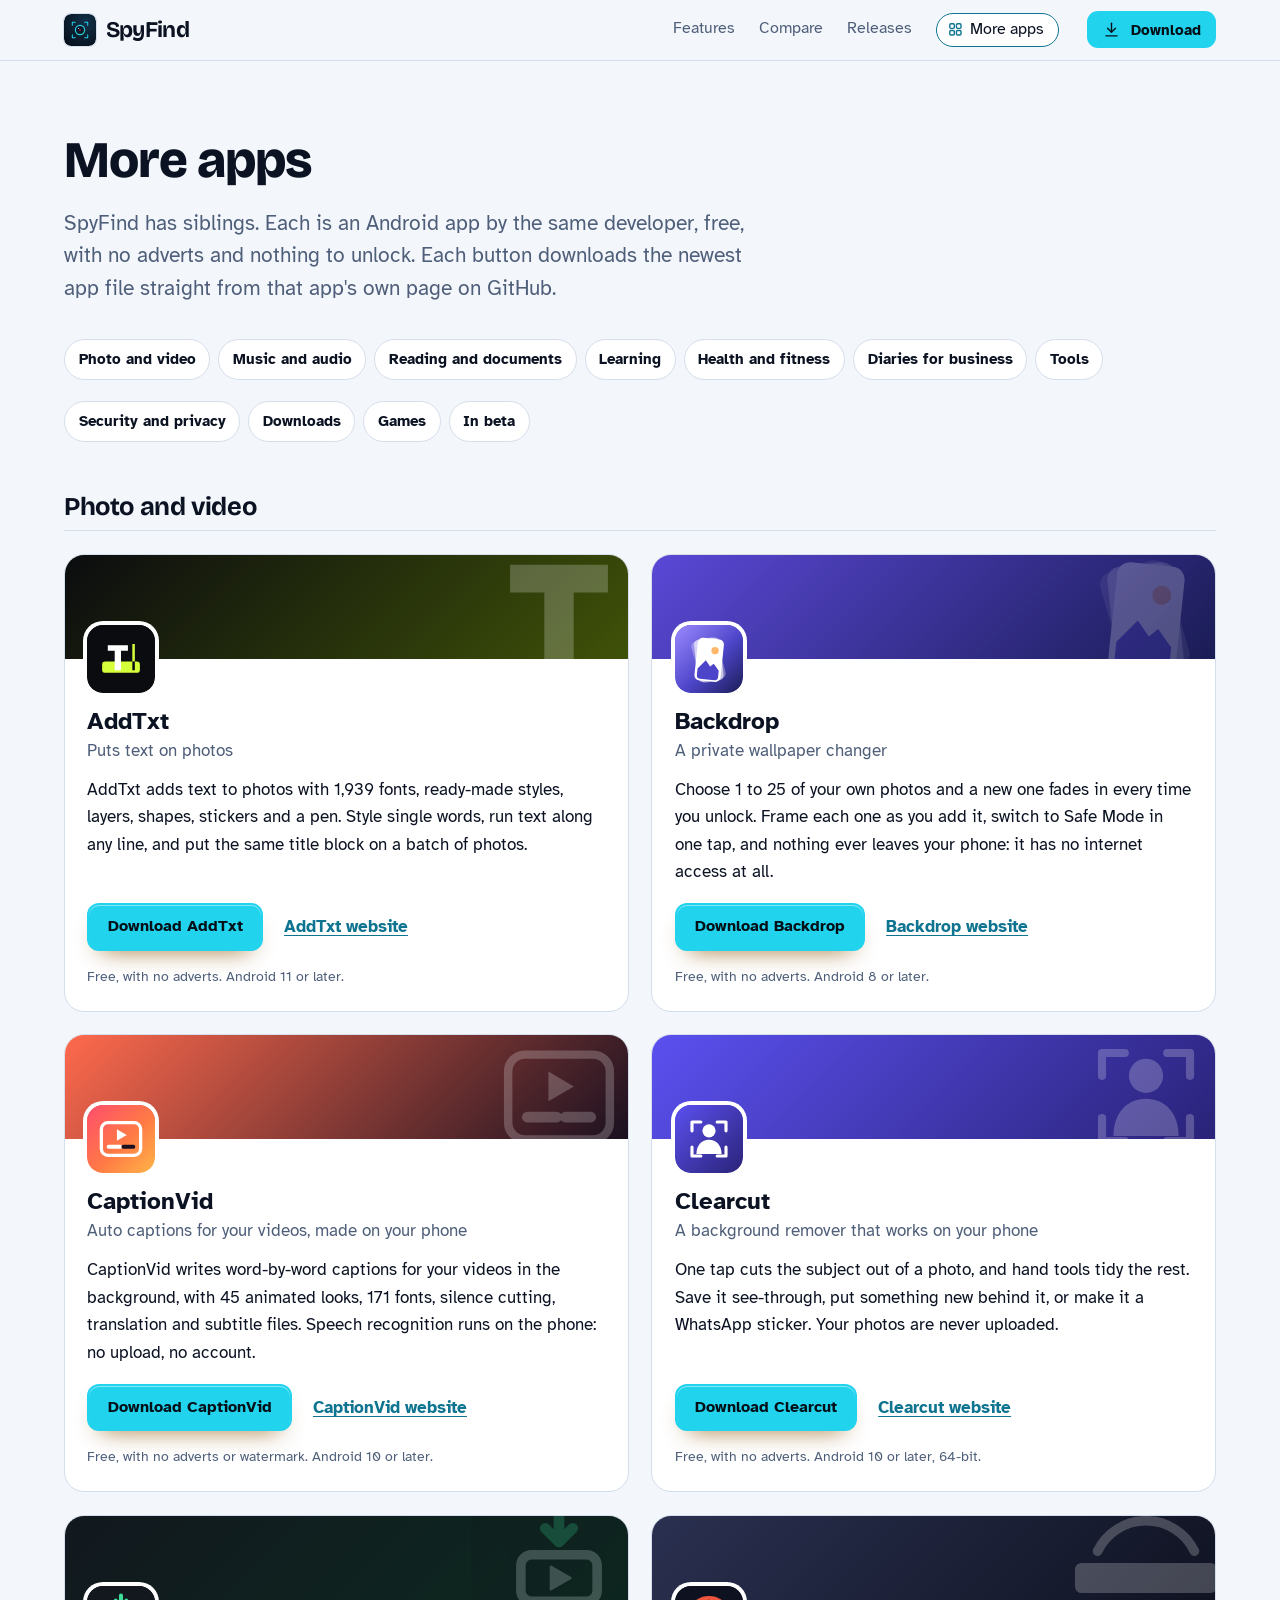
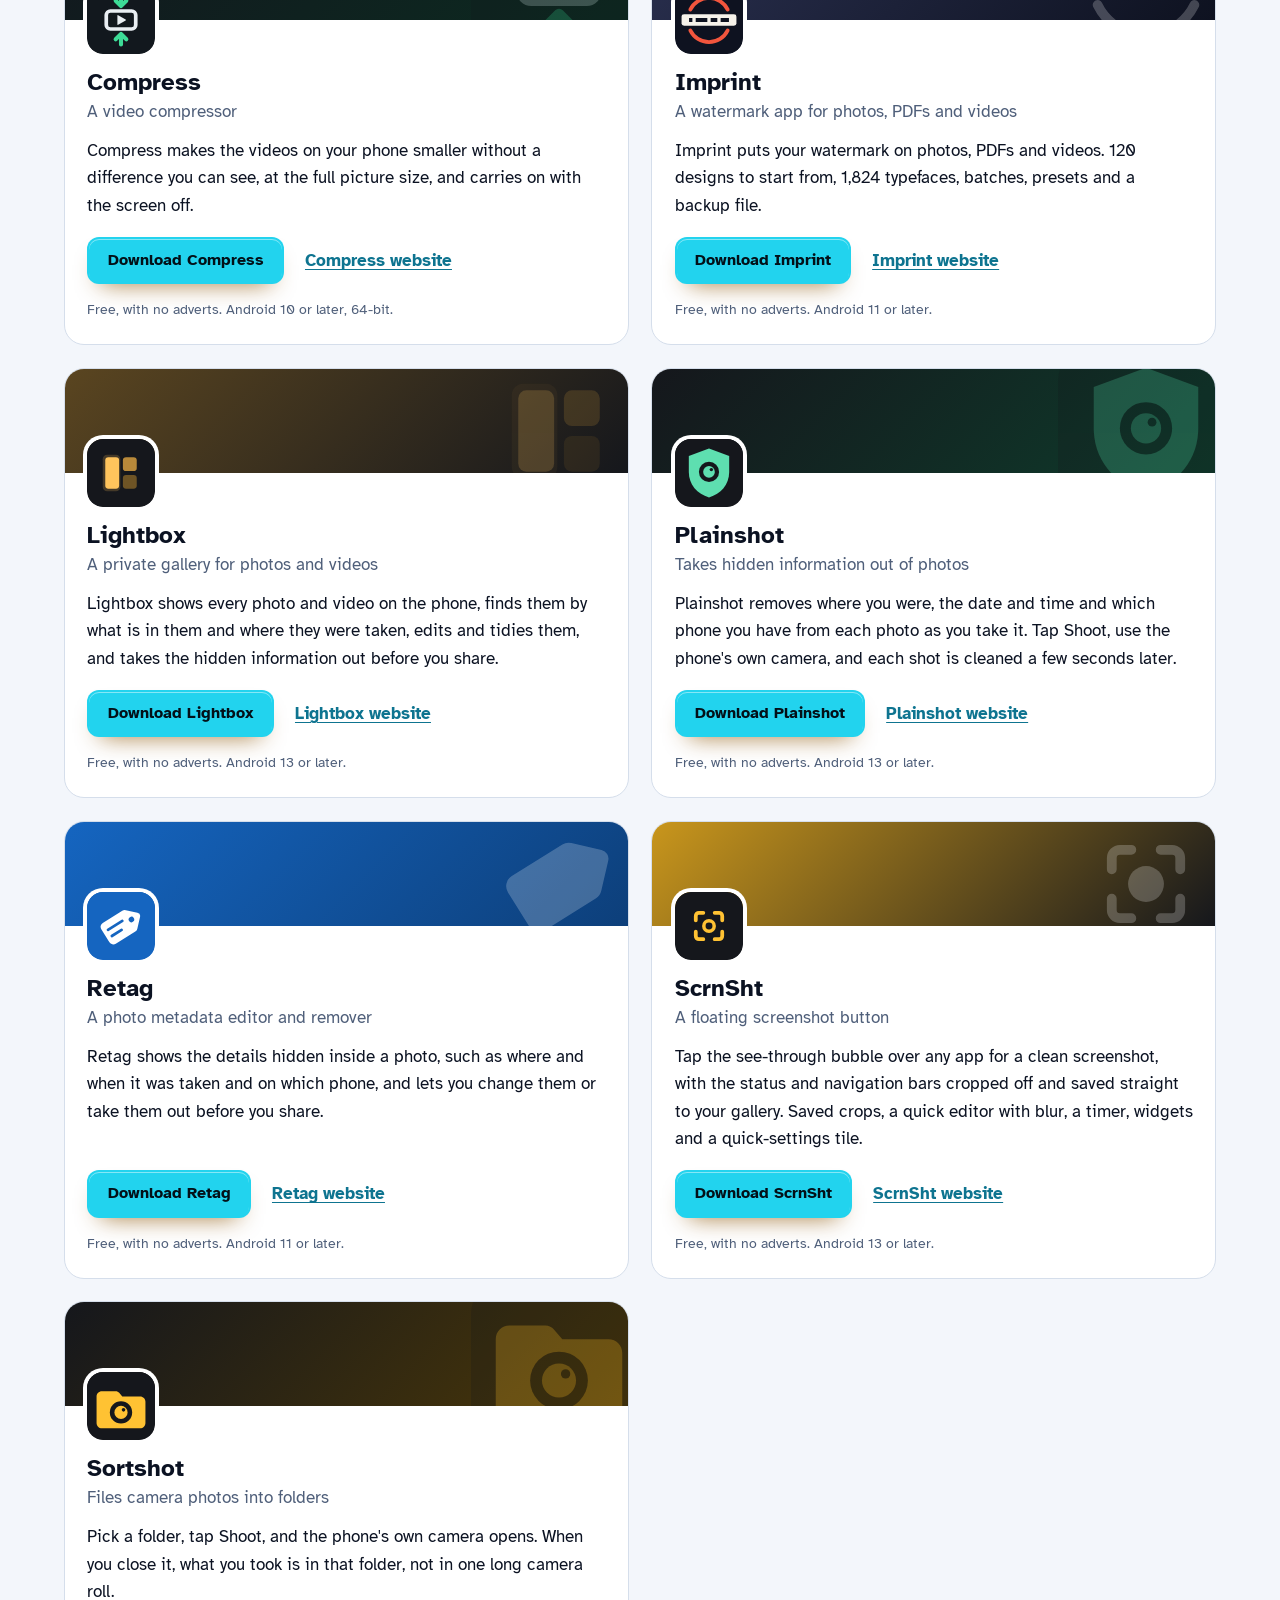
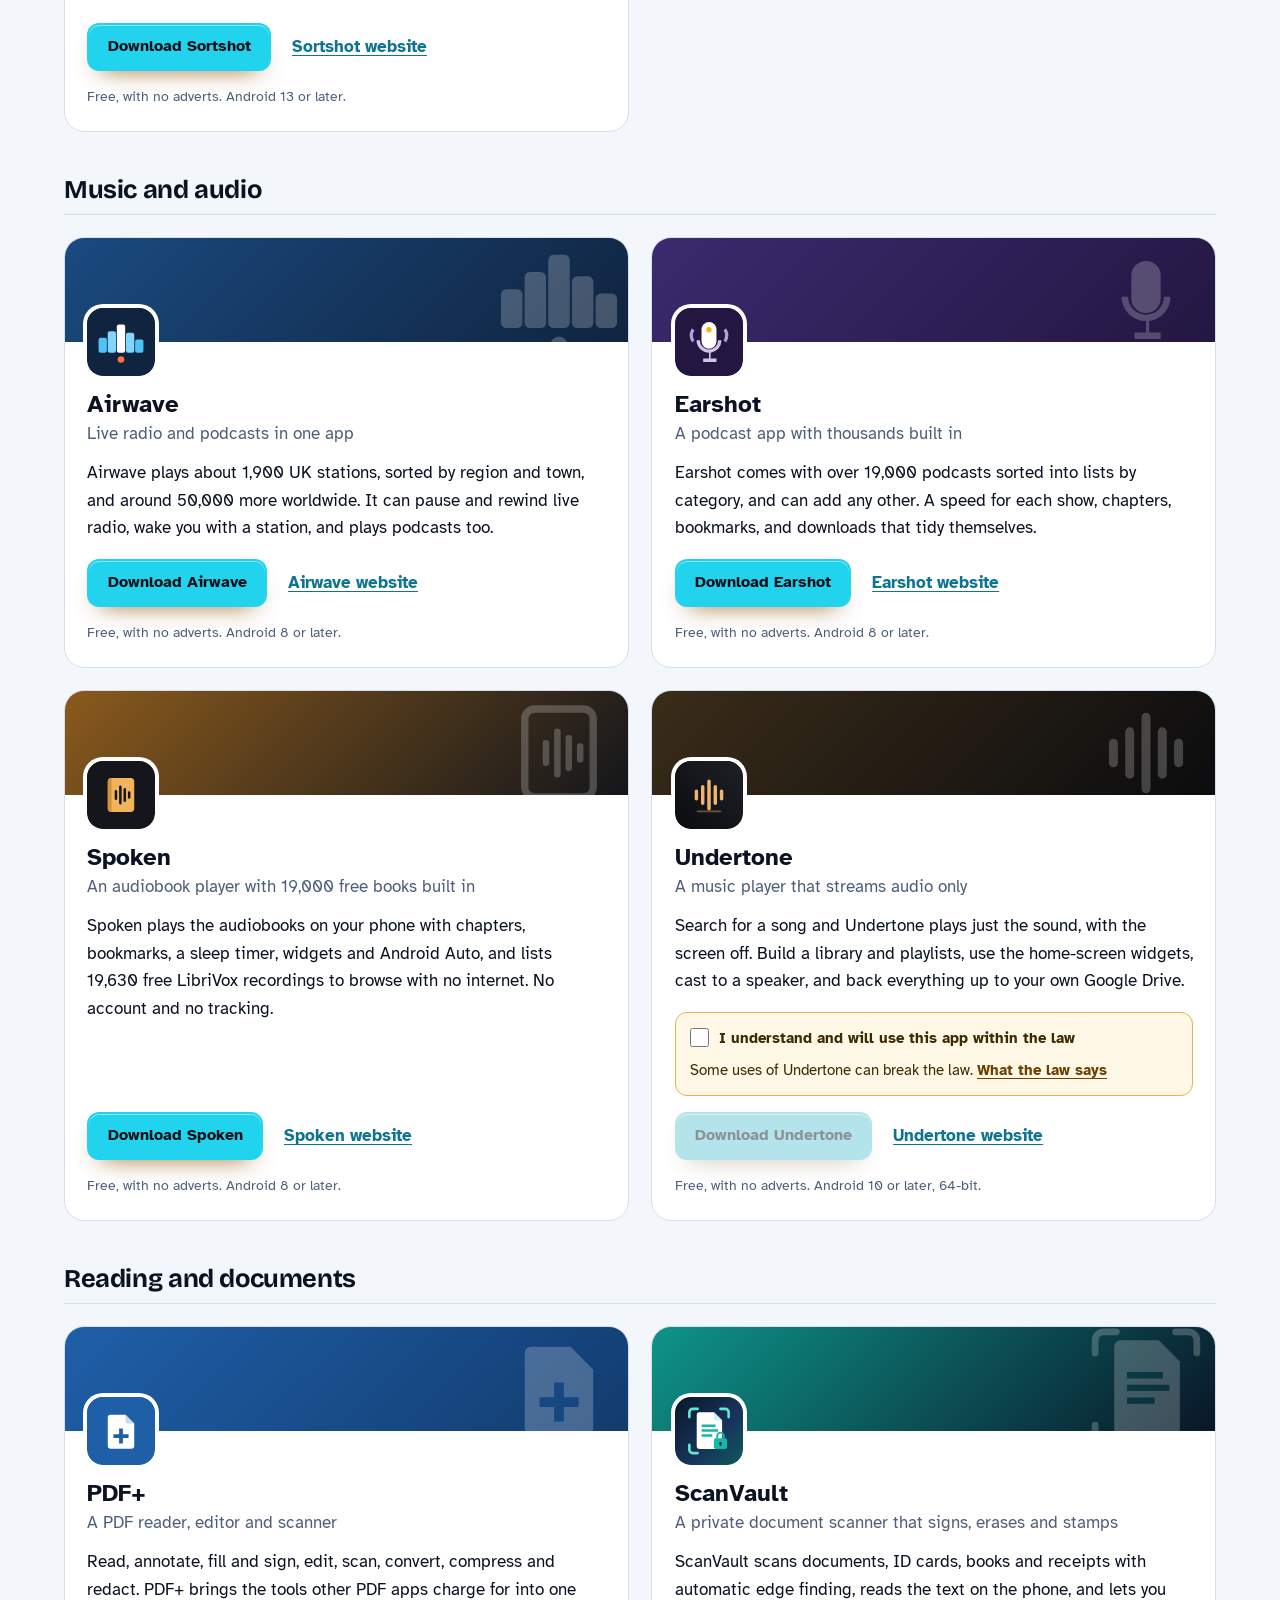
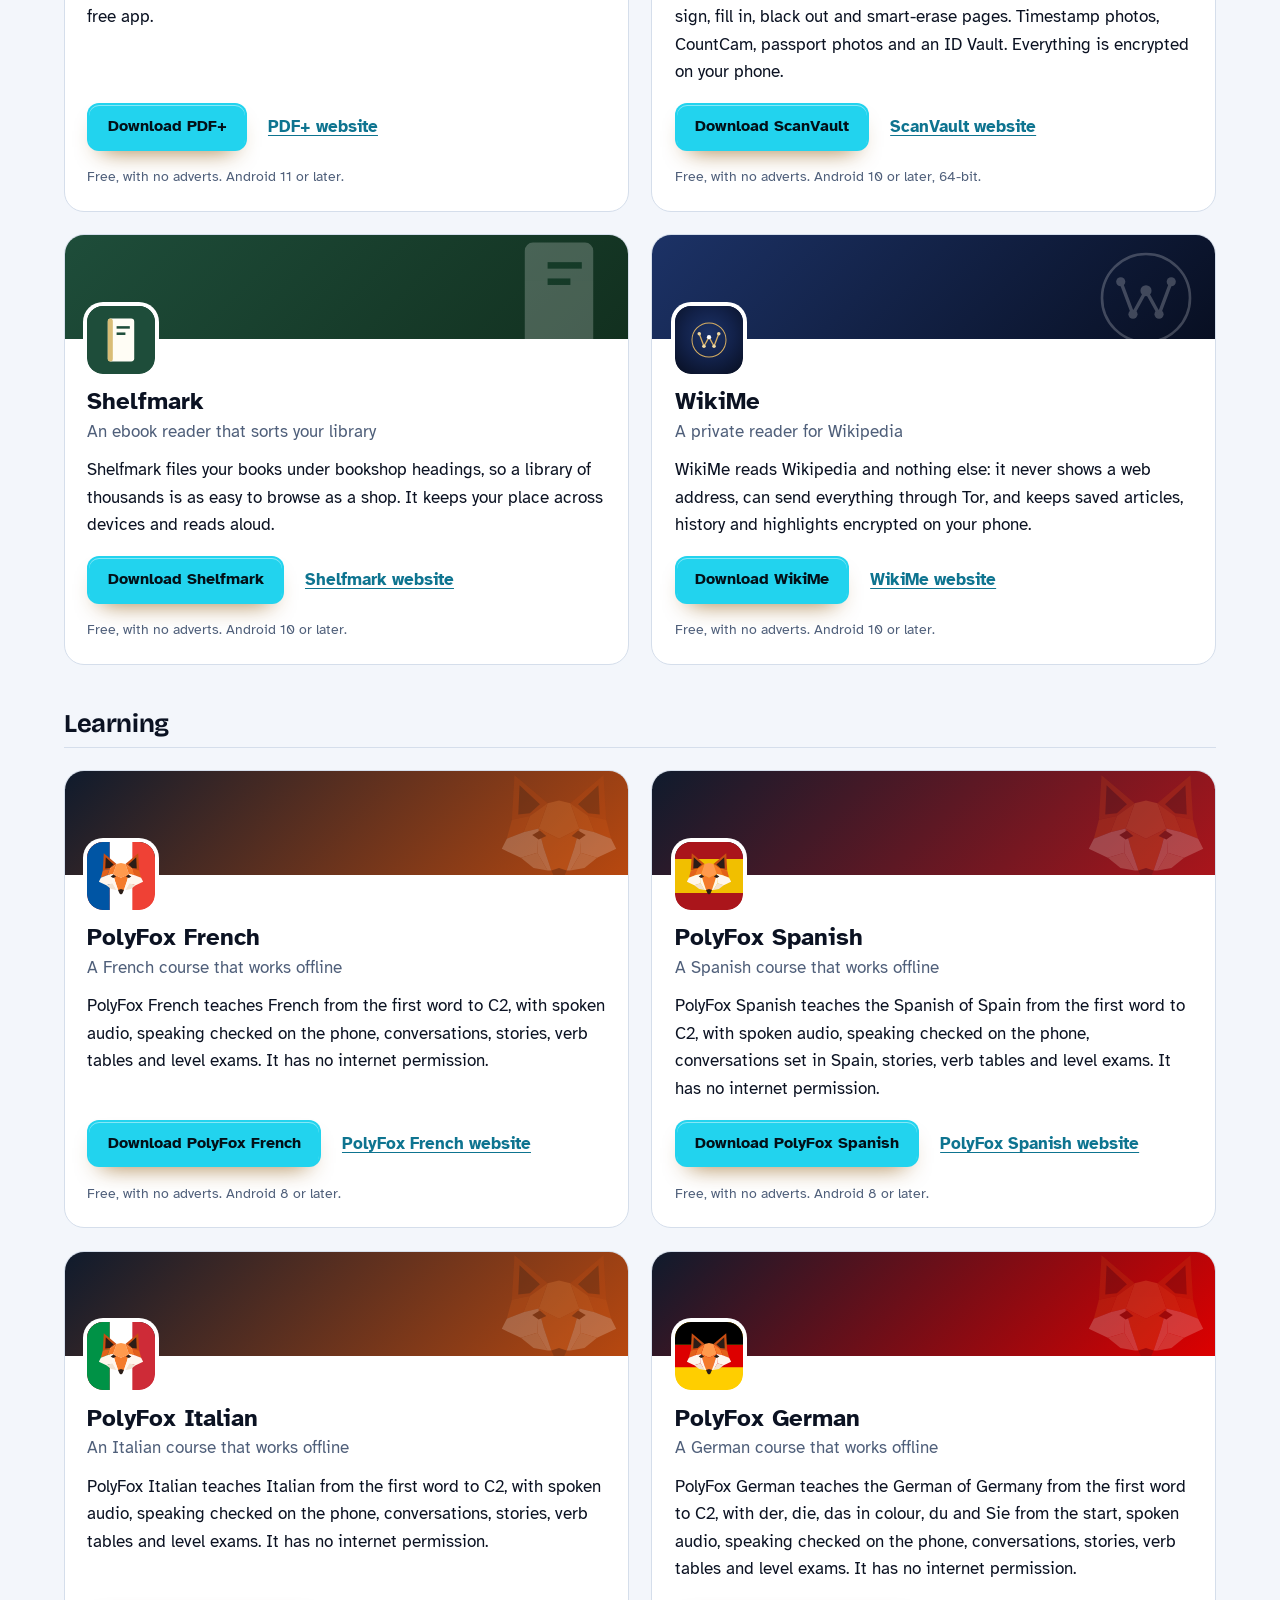
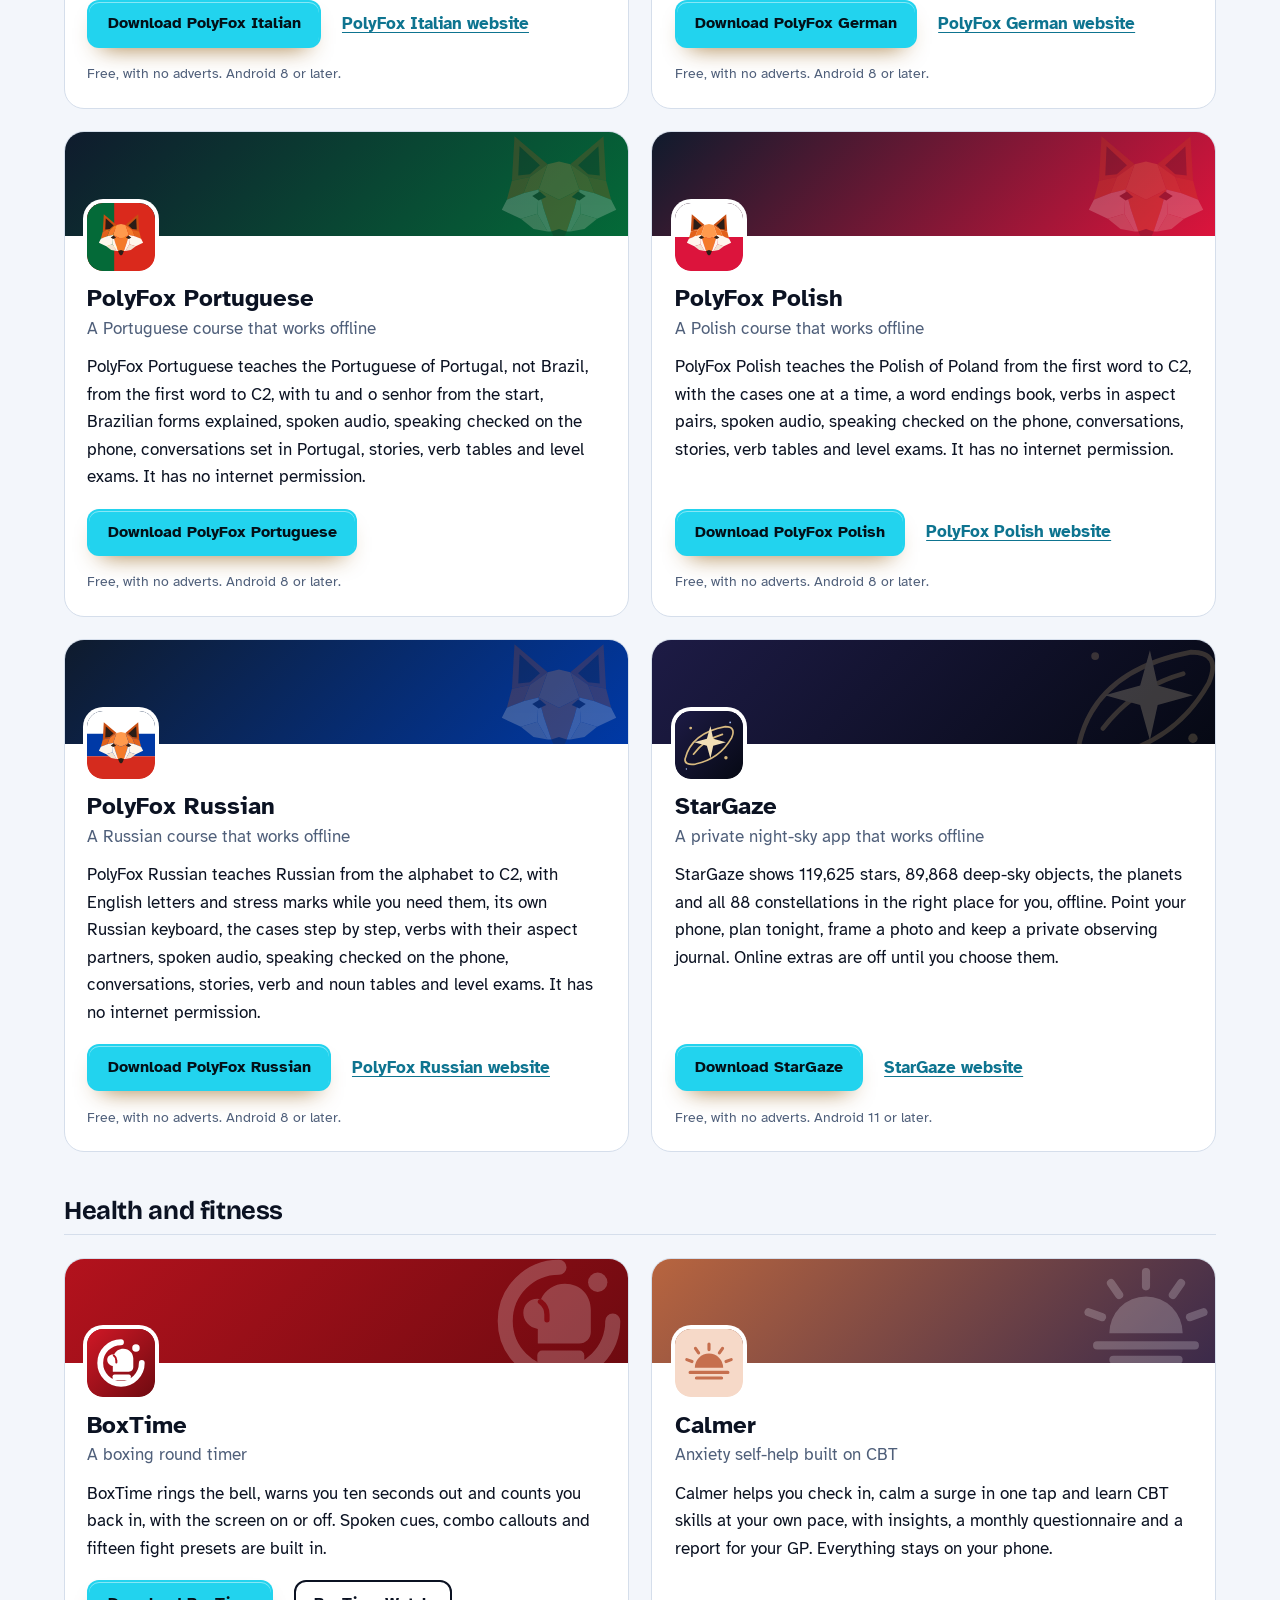
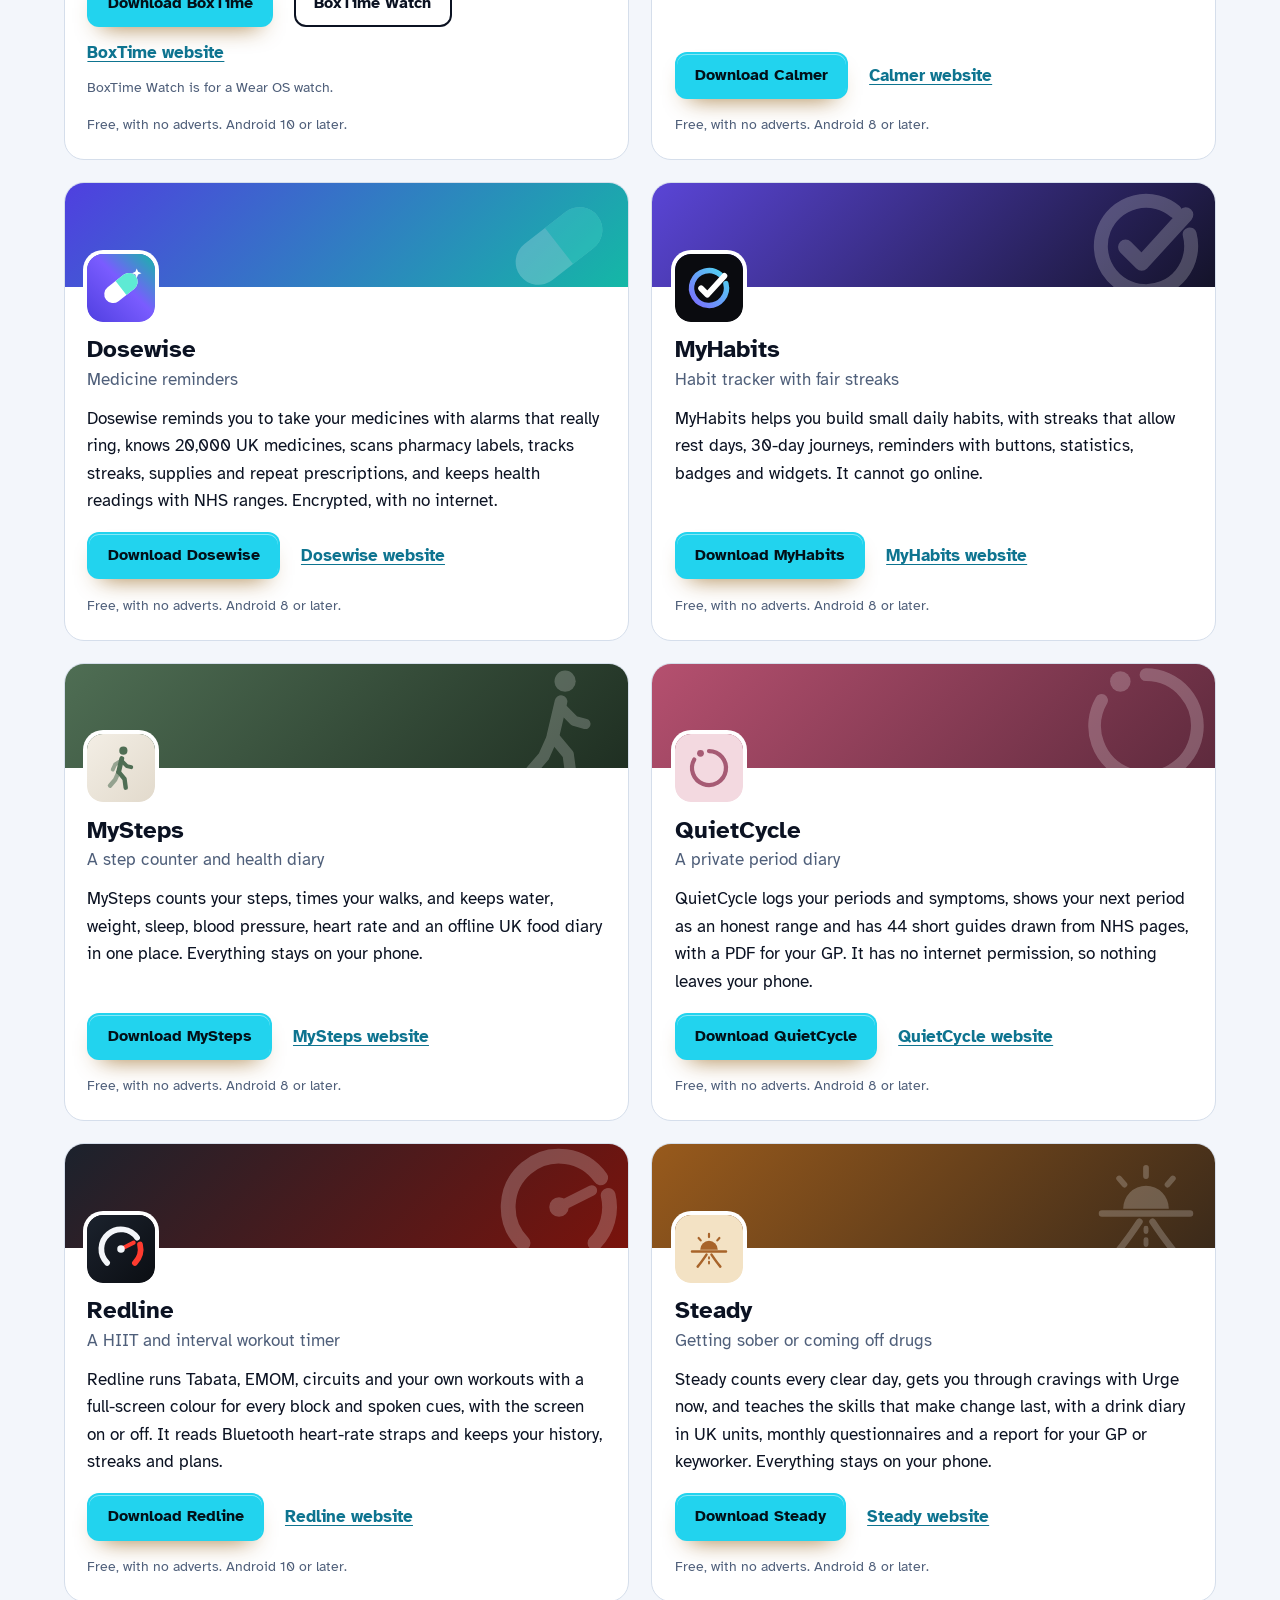
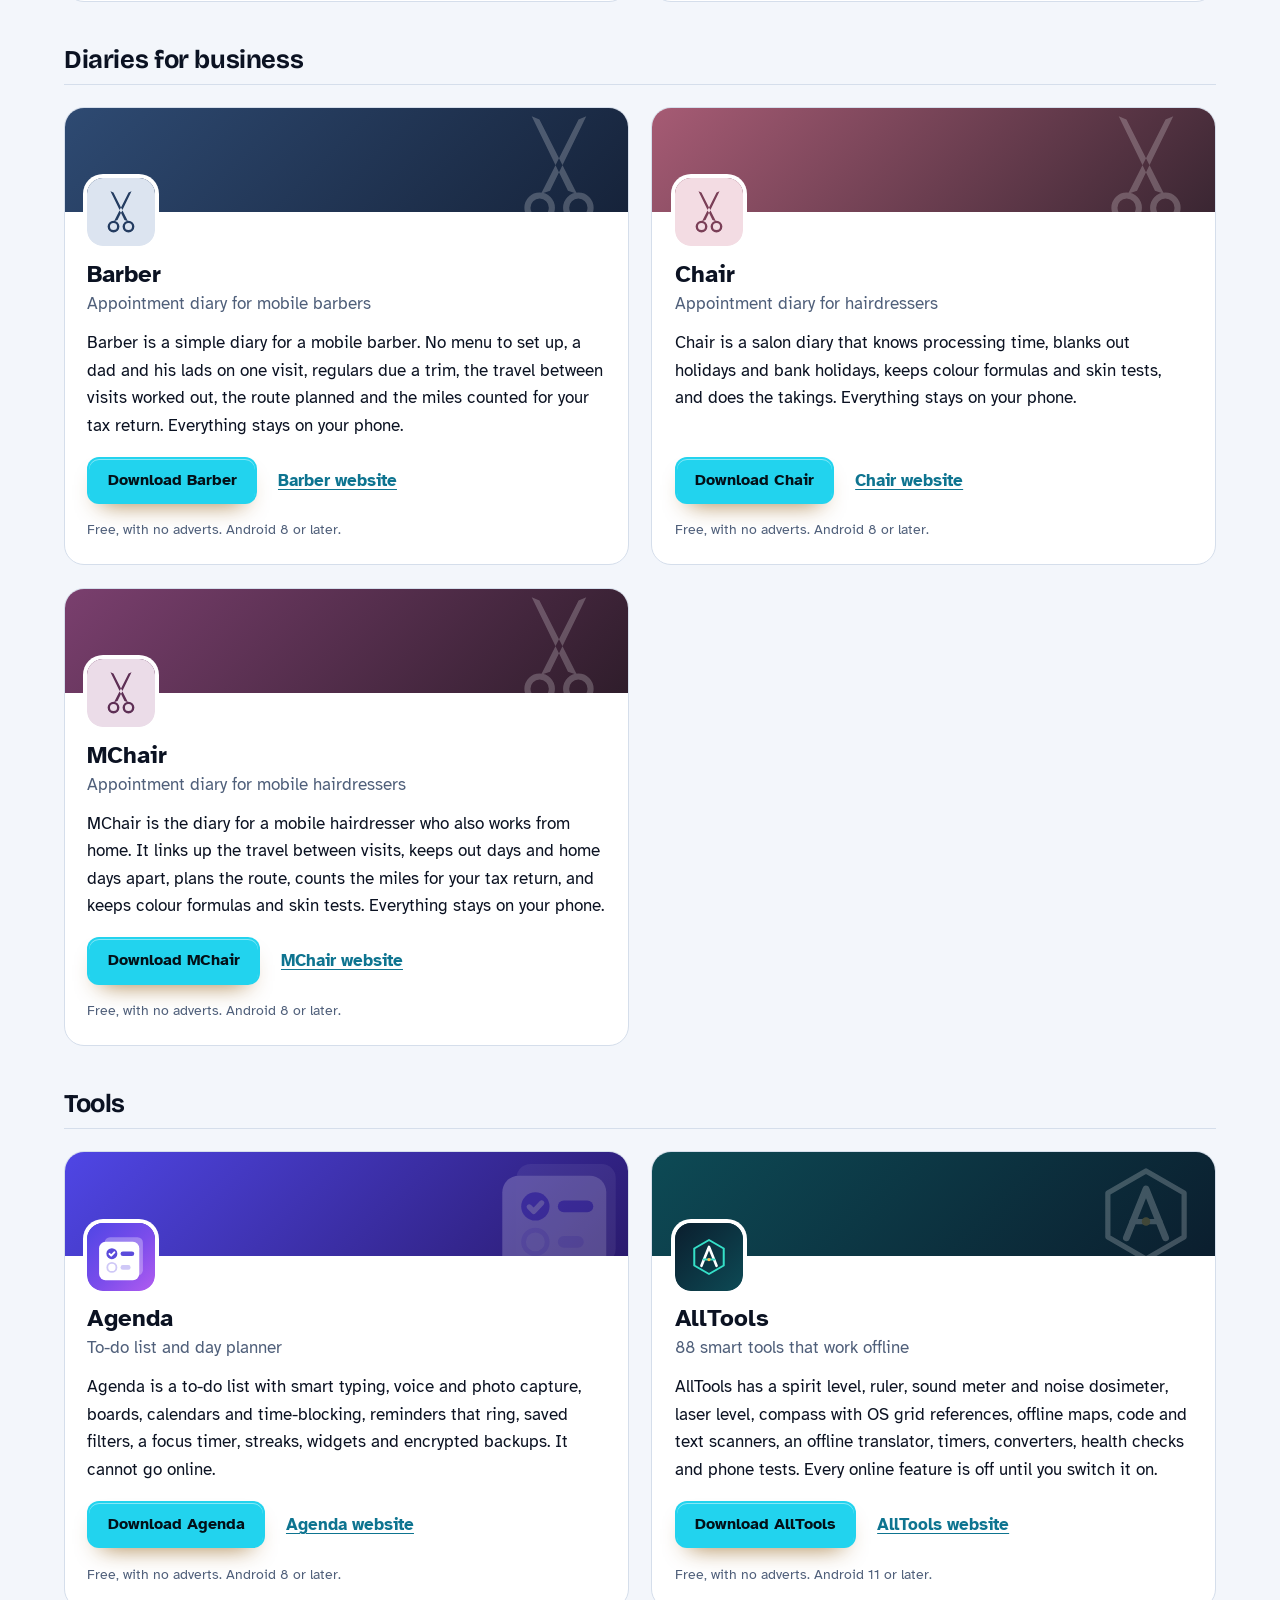
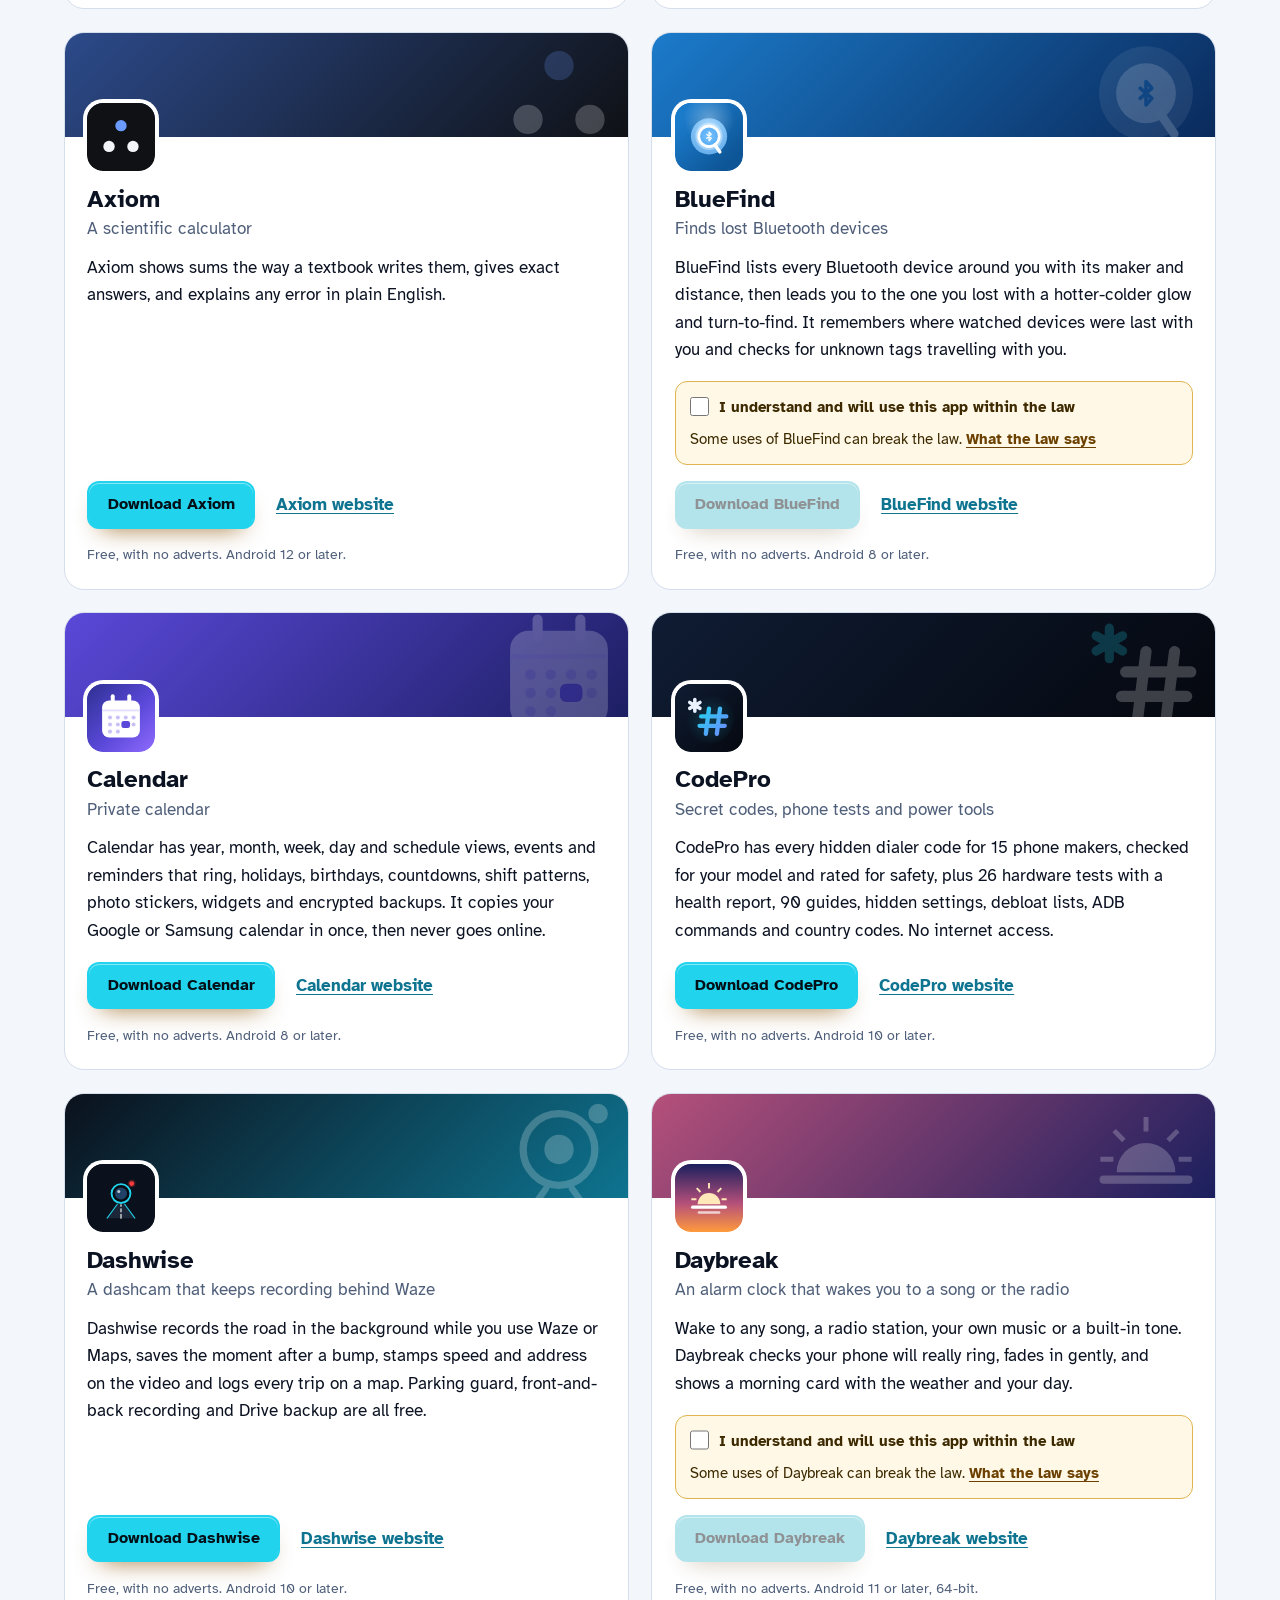
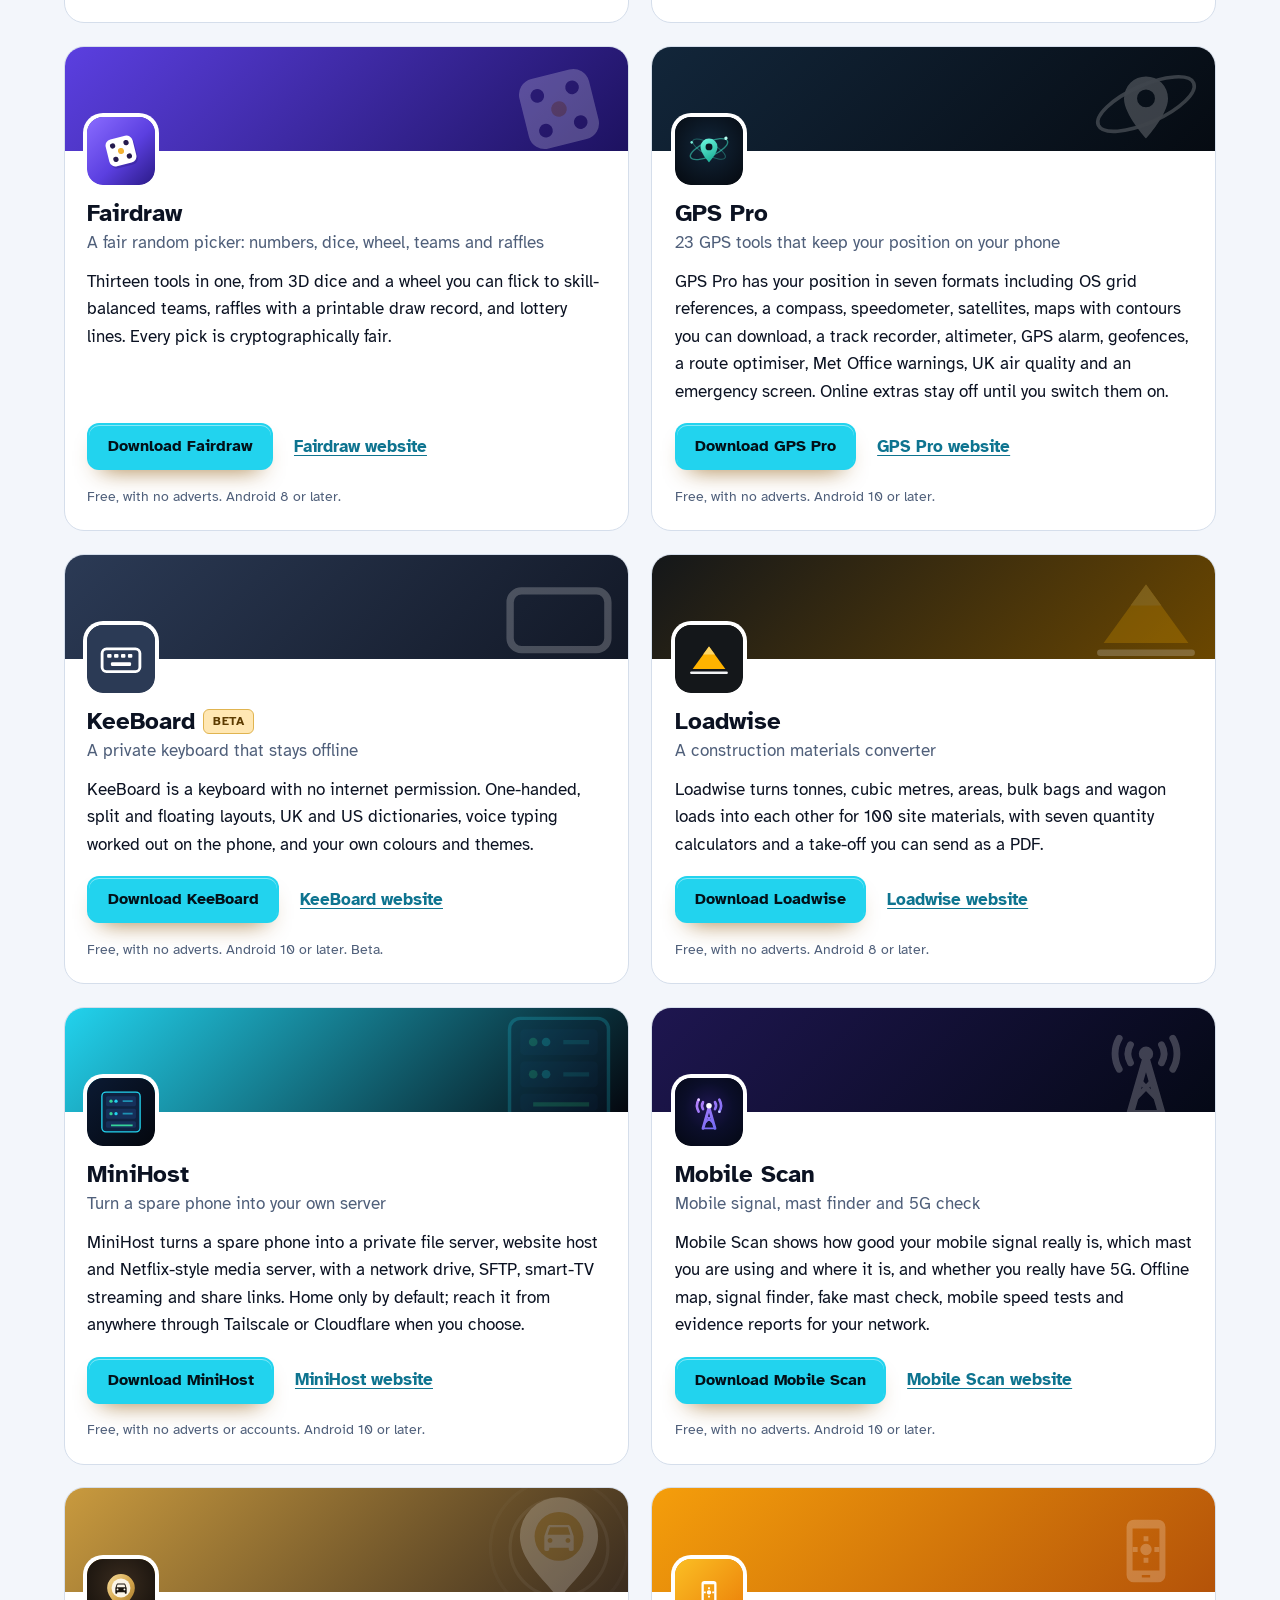
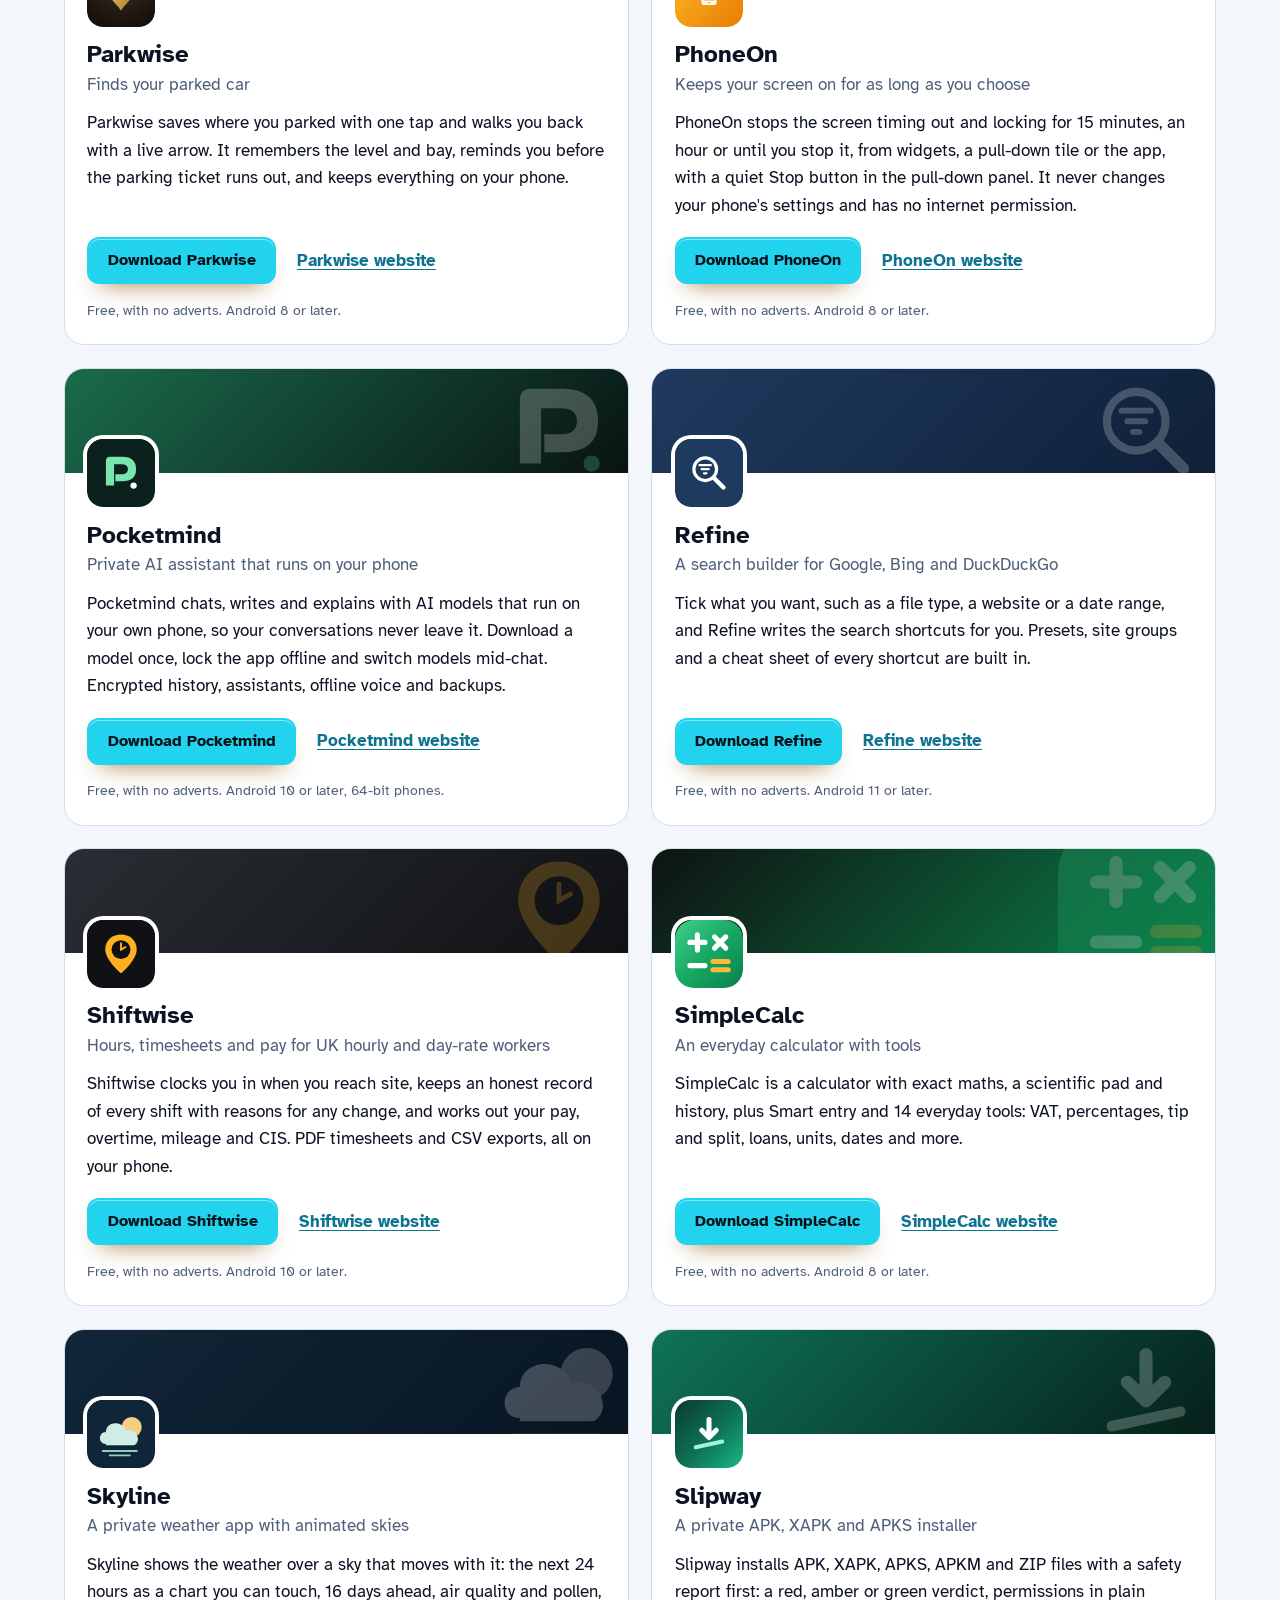
==== commit 0c30e4b2: "More apps: add AllTools" ====
--- a/more-apps.html
+++ b/more-apps.html
@@ -4,7 +4,7 @@
 <meta charset="utf-8">
 <meta name="viewport" content="width=device-width, initial-scale=1">
 <title>More apps from the maker of SpyFind</title>
-<meta name="description" content="All 93 free Android apps from the maker of SpyFind, in one list by category, each with its download and a link to its website.">
+<meta name="description" content="All 94 free Android apps from the maker of SpyFind, in one list by category, each with its download and a link to its website.">
 <meta name="author" content="Jonathan Jackson">
 <link rel="canonical" href="https://customgpter.github.io/spyfind/more-apps.html">
 <meta name="theme-color" content="#f3f6fb" media="(prefers-color-scheme: light)">
@@ -12,7 +12,7 @@
 <meta property="og:type" content="website">
 <meta property="og:site_name" content="SpyFind">
 <meta property="og:title" content="More apps from the maker of SpyFind">
-<meta property="og:description" content="All 93 free Android apps from the maker of SpyFind, in one list by category, each with its download and a link to its website.">
+<meta property="og:description" content="All 94 free Android apps from the maker of SpyFind, in one list by category, each with its download and a link to its website.">
 <meta property="og:url" content="https://customgpter.github.io/spyfind/more-apps.html">
 <meta property="og:image" content="https://customgpter.github.io/spyfind/assets/og.png">
 <meta property="og:image:width" content="1200">
@@ -26,7 +26,7 @@
 <link rel="preload" href="./assets/fonts/atkinson-hyperlegible-latin-400-normal.woff2" as="font" type="font/woff2" crossorigin>
 <link rel="stylesheet" href="./assets/site.css?v=1">
 <link rel="stylesheet" href="./assets/house.css?v=1">
-<script type="application/ld+json">{"@context":"https://schema.org","@type":"ItemList","name":"Apps from the maker of SpyFind","url":"https://customgpter.github.io/spyfind/more-apps.html","itemListElement":[{"@type":"ListItem","position":1,"name":"AddTxt","url":"https://customgpter.github.io/addtxt/"},{"@type":"ListItem","position":2,"name":"Backdrop","url":"https://customgpter.github.io/backdrop/"},{"@type":"ListItem","position":3,"name":"CaptionVid","url":"https://customgpter.github.io/captionvid/"},{"@type":"ListItem","position":4,"name":"Clearcut","url":"https://customgpter.github.io/clearcut/"},{"@type":"ListItem","position":5,"name":"Compress","url":"https://customgpter.github.io/compress/"},{"@type":"ListItem","position":6,"name":"Imprint","url":"https://customgpter.github.io/imprint/"},{"@type":"ListItem","position":7,"name":"Lightbox","url":"https://customgpter.github.io/lightbox/"},{"@type":"ListItem","position":8,"name":"Plainshot","url":"https://customgpter.github.io/plainshot/"},{"@type":"ListItem","position":9,"name":"Retag","url":"https://customgpter.github.io/retag/"},{"@type":"ListItem","position":10,"name":"ScrnSht","url":"https://customgpter.github.io/scrnsht/"},{"@type":"ListItem","position":11,"name":"Sortshot","url":"https://customgpter.github.io/sortshot/"},{"@type":"ListItem","position":12,"name":"Airwave","url":"https://customgpter.github.io/airwave/"},{"@type":"ListItem","position":13,"name":"Earshot","url":"https://customgpter.github.io/earshot/"},{"@type":"ListItem","position":14,"name":"Spoken","url":"https://customgpter.github.io/spoken/"},{"@type":"ListItem","position":15,"name":"Undertone","url":"https://customgpter.github.io/undertone/"},{"@type":"ListItem","position":16,"name":"PDF+","url":"https://customgpter.github.io/pdfplus/"},{"@type":"ListItem","position":17,"name":"ScanVault","url":"https://customgpter.github.io/scanvault/"},{"@type":"ListItem","position":18,"name":"Shelfmark","url":"https://customgpter.github.io/shelfmark/"},{"@type":"ListItem","position":19,"name":"WikiMe","url":"https://customgpter.github.io/wikime/"},{"@type":"ListItem","position":20,"name":"PolyFox French","url":"https://customgpter.github.io/polyfox/"},{"@type":"ListItem","position":21,"name":"PolyFox German","url":"https://customgpter.github.io/polyfox-german/"},{"@type":"ListItem","position":22,"name":"PolyFox Polish","url":"https://customgpter.github.io/polyfox-polish/"},{"@type":"ListItem","position":23,"name":"PolyFox Russian","url":"https://customgpter.github.io/polyfox-russian/"},{"@type":"ListItem","position":24,"name":"StarGaze","url":"https://customgpter.github.io/stargaze/"},{"@type":"ListItem","position":25,"name":"BoxTime","url":"https://customgpter.github.io/boxtime/"},{"@type":"ListItem","position":26,"name":"Calmer","url":"https://customgpter.github.io/calmer/"},{"@type":"ListItem","position":27,"name":"Dosewise","url":"https://customgpter.github.io/dosewise/"},{"@type":"ListItem","position":28,"name":"MyHabits","url":"https://customgpter.github.io/myhabits/"},{"@type":"ListItem","position":29,"name":"MySteps","url":"https://customgpter.github.io/mysteps/"},{"@type":"ListItem","position":30,"name":"QuietCycle","url":"https://customgpter.github.io/quietcycle/"},{"@type":"ListItem","position":31,"name":"Redline","url":"https://customgpter.github.io/redline/"},{"@type":"ListItem","position":32,"name":"Steady","url":"https://customgpter.github.io/steady/"},{"@type":"ListItem","position":33,"name":"Barber","url":"https://customgpter.github.io/barber/"},{"@type":"ListItem","position":34,"name":"Chair","url":"https://customgpter.github.io/chair/"},{"@type":"ListItem","position":35,"name":"MChair","url":"https://customgpter.github.io/mchair/"},{"@type":"ListItem","position":36,"name":"Agenda","url":"https://customgpter.github.io/agenda/"},{"@type":"ListItem","position":37,"name":"Axiom","url":"https://customgpter.github.io/axiom/"},{"@type":"ListItem","position":38,"name":"BlueFind","url":"https://customgpter.github.io/bluefind/"},{"@type":"ListItem","position":39,"name":"Calendar","url":"https://customgpter.github.io/calendar/"},{"@type":"ListItem","position":40,"name":"CodePro","url":"https://customgpter.github.io/codepro/"},{"@type":"ListItem","position":41,"name":"Dashwise","url":"https://customgpter.github.io/dashwise/"},{"@type":"ListItem","position":42,"name":"Daybreak","url":"https://customgpter.github.io/daybreak/"},{"@type":"ListItem","position":43,"name":"Fairdraw","url":"https://customgpter.github.io/fairdraw/"},{"@type":"ListItem","position":44,"name":"GPS Pro","url":"https://customgpter.github.io/gpspro/"},{"@type":"ListItem","position":45,"name":"KeeBoard","url":"https://customgpter.github.io/keeboard/"},{"@type":"ListItem","position":46,"name":"Loadwise","url":"https://customgpter.github.io/loadwise/"},{"@type":"ListItem","position":47,"name":"MiniHost","url":"https://customgpter.github.io/minihost/"},{"@type":"ListItem","position":48,"name":"Mobile Scan","url":"https://customgpter.github.io/mobilescan/"},{"@type":"ListItem","position":49,"name":"Parkwise","url":"https://customgpter.github.io/parkwise/"},{"@type":"ListItem","position":50,"name":"Pocketmind","url":"https://customgpter.github.io/pocketmind/"},{"@type":"ListItem","position":51,"name":"Refine","url":"https://customgpter.github.io/refine/"},{"@type":"ListItem","position":52,"name":"Shiftwise","url":"https://customgpter.github.io/shiftwise/"},{"@type":"ListItem","position":53,"name":"SimpleCalc","url":"https://customgpter.github.io/simplecalc/"},{"@type":"ListItem","position":54,"name":"Skyline","url":"https://customgpter.github.io/skyline/"},{"@type":"ListItem","position":55,"name":"Slipway","url":"https://customgpter.github.io/slipway/"},{"@type":"ListItem","position":56,"name":"Tagger","url":"https://customgpter.github.io/tagger/"},{"@type":"ListItem","position":57,"name":"TotalClean","url":"https://customgpter.github.io/totalclean/"},{"@type":"ListItem","position":58,"name":"TVLink","url":"https://customgpter.github.io/tvlink/"},{"@type":"ListItem","position":59,"name":"Unbox","url":"https://customgpter.github.io/unbox/"},{"@type":"ListItem","position":60,"name":"WhatsKeep","url":"https://customgpter.github.io/whatskeep/"},{"@type":"ListItem","position":61,"name":"WiFi Scan","url":"https://customgpter.github.io/wifiscan/"},{"@type":"ListItem","position":62,"name":"Auditly","url":"https://customgpter.github.io/auditly/"},{"@type":"ListItem","position":63,"name":"Backchannel","url":"https://customgpter.github.io/backchannel/"},{"@type":"ListItem","position":64,"name":"ENotes","url":"https://customgpter.github.io/enotes/"},{"@type":"ListItem","position":65,"name":"FindMe","url":"https://customgpter.github.io/findme/"},{"@type":"ListItem","position":66,"name":"iLock","url":"https://customgpter.github.io/ilock/"},{"@type":"ListItem","position":67,"name":"ImSafe","url":"https://customgpter.github.io/imsafe/"},{"@type":"ListItem","position":68,"name":"IShred","url":"https://customgpter.github.io/ishred/"},{"@type":"ListItem","position":69,"name":"LockBox","url":"https://customgpter.github.io/lockbox/"},{"@type":"ListItem","position":70,"name":"PassVault","url":"https://customgpter.github.io/passvault/"},{"@type":"ListItem","position":71,"name":"SpyFind","url":"https://customgpter.github.io/spyfind/"},{"@type":"ListItem","position":72,"name":"TextWipe","url":"https://customgpter.github.io/textwipe/"},{"@type":"ListItem","position":73,"name":"Tracewire","url":"https://customgpter.github.io/tracewire/"},{"@type":"ListItem","position":74,"name":"Vigil","url":"https://customgpter.github.io/vigil/"},{"@type":"ListItem","position":75,"name":"Grab","url":"https://customgpter.github.io/grab/"},{"@type":"ListItem","position":76,"name":"Swarm","url":"https://customgpter.github.io/swarm/"},{"@type":"ListItem","position":77,"name":"Plane Games","url":"https://customgpter.github.io/plane-games/"},{"@type":"ListItem","position":78,"name":"Ninefold","url":"https://customgpter.github.io/ninefold/"},{"@type":"ListItem","position":79,"name":"Cubewise","url":"https://customgpter.github.io/cubewise/"},{"@type":"ListItem","position":80,"name":"Tilewise","url":"https://customgpter.github.io/tilewise/"},{"@type":"ListItem","position":81,"name":"Letterwise","url":"https://customgpter.github.io/letterwise/"},{"@type":"ListItem","position":82,"name":"Kingside","url":"https://customgpter.github.io/kingside/"},{"@type":"ListItem","position":83,"name":"Deckhand","url":"https://customgpter.github.io/deckhand/"},{"@type":"ListItem","position":84,"name":"SNESForge","url":"https://customgpter.github.io/snesforge/"},{"@type":"ListItem","position":85,"name":"Fame Boy","url":"https://customgpter.github.io/fameboy/"},{"@type":"ListItem","position":86,"name":"PSPPro","url":"https://customgpter.github.io/psppro/"},{"@type":"ListItem","position":87,"name":"MegaGen","url":"https://customgpter.github.io/megagen/"},{"@type":"ListItem","position":88,"name":"QVR","url":"https://customgpter.github.io/qvr/"},{"@type":"ListItem","position":89,"name":"QVR Watch","url":"https://customgpter.github.io/qvr-watch/"},{"@type":"ListItem","position":90,"name":"QVRLite","url":"https://customgpter.github.io/qvrlite/"},{"@type":"ListItem","position":91,"name":"Onionz","url":"https://customgpter.github.io/onionz/"},{"@type":"ListItem","position":92,"name":"OnionzWeb","url":"https://customgpter.github.io/onionzweb/"}]}</script>
+<script type="application/ld+json">{"@context":"https://schema.org","@type":"ItemList","name":"Apps from the maker of SpyFind","url":"https://customgpter.github.io/spyfind/more-apps.html","itemListElement":[{"@type":"ListItem","position":1,"name":"AddTxt","url":"https://customgpter.github.io/addtxt/"},{"@type":"ListItem","position":2,"name":"Backdrop","url":"https://customgpter.github.io/backdrop/"},{"@type":"ListItem","position":3,"name":"CaptionVid","url":"https://customgpter.github.io/captionvid/"},{"@type":"ListItem","position":4,"name":"Clearcut","url":"https://customgpter.github.io/clearcut/"},{"@type":"ListItem","position":5,"name":"Compress","url":"https://customgpter.github.io/compress/"},{"@type":"ListItem","position":6,"name":"Imprint","url":"https://customgpter.github.io/imprint/"},{"@type":"ListItem","position":7,"name":"Lightbox","url":"https://customgpter.github.io/lightbox/"},{"@type":"ListItem","position":8,"name":"Plainshot","url":"https://customgpter.github.io/plainshot/"},{"@type":"ListItem","position":9,"name":"Retag","url":"https://customgpter.github.io/retag/"},{"@type":"ListItem","position":10,"name":"ScrnSht","url":"https://customgpter.github.io/scrnsht/"},{"@type":"ListItem","position":11,"name":"Sortshot","url":"https://customgpter.github.io/sortshot/"},{"@type":"ListItem","position":12,"name":"Airwave","url":"https://customgpter.github.io/airwave/"},{"@type":"ListItem","position":13,"name":"Earshot","url":"https://customgpter.github.io/earshot/"},{"@type":"ListItem","position":14,"name":"Spoken","url":"https://customgpter.github.io/spoken/"},{"@type":"ListItem","position":15,"name":"Undertone","url":"https://customgpter.github.io/undertone/"},{"@type":"ListItem","position":16,"name":"PDF+","url":"https://customgpter.github.io/pdfplus/"},{"@type":"ListItem","position":17,"name":"ScanVault","url":"https://customgpter.github.io/scanvault/"},{"@type":"ListItem","position":18,"name":"Shelfmark","url":"https://customgpter.github.io/shelfmark/"},{"@type":"ListItem","position":19,"name":"WikiMe","url":"https://customgpter.github.io/wikime/"},{"@type":"ListItem","position":20,"name":"PolyFox French","url":"https://customgpter.github.io/polyfox/"},{"@type":"ListItem","position":21,"name":"PolyFox German","url":"https://customgpter.github.io/polyfox-german/"},{"@type":"ListItem","position":22,"name":"PolyFox Polish","url":"https://customgpter.github.io/polyfox-polish/"},{"@type":"ListItem","position":23,"name":"PolyFox Russian","url":"https://customgpter.github.io/polyfox-russian/"},{"@type":"ListItem","position":24,"name":"StarGaze","url":"https://customgpter.github.io/stargaze/"},{"@type":"ListItem","position":25,"name":"BoxTime","url":"https://customgpter.github.io/boxtime/"},{"@type":"ListItem","position":26,"name":"Calmer","url":"https://customgpter.github.io/calmer/"},{"@type":"ListItem","position":27,"name":"Dosewise","url":"https://customgpter.github.io/dosewise/"},{"@type":"ListItem","position":28,"name":"MyHabits","url":"https://customgpter.github.io/myhabits/"},{"@type":"ListItem","position":29,"name":"MySteps","url":"https://customgpter.github.io/mysteps/"},{"@type":"ListItem","position":30,"name":"QuietCycle","url":"https://customgpter.github.io/quietcycle/"},{"@type":"ListItem","position":31,"name":"Redline","url":"https://customgpter.github.io/redline/"},{"@type":"ListItem","position":32,"name":"Steady","url":"https://customgpter.github.io/steady/"},{"@type":"ListItem","position":33,"name":"Barber","url":"https://customgpter.github.io/barber/"},{"@type":"ListItem","position":34,"name":"Chair","url":"https://customgpter.github.io/chair/"},{"@type":"ListItem","position":35,"name":"MChair","url":"https://customgpter.github.io/mchair/"},{"@type":"ListItem","position":36,"name":"Agenda","url":"https://customgpter.github.io/agenda/"},{"@type":"ListItem","position":37,"name":"AllTools","url":"https://customgpter.github.io/alltools/"},{"@type":"ListItem","position":38,"name":"Axiom","url":"https://customgpter.github.io/axiom/"},{"@type":"ListItem","position":39,"name":"BlueFind","url":"https://customgpter.github.io/bluefind/"},{"@type":"ListItem","position":40,"name":"Calendar","url":"https://customgpter.github.io/calendar/"},{"@type":"ListItem","position":41,"name":"CodePro","url":"https://customgpter.github.io/codepro/"},{"@type":"ListItem","position":42,"name":"Dashwise","url":"https://customgpter.github.io/dashwise/"},{"@type":"ListItem","position":43,"name":"Daybreak","url":"https://customgpter.github.io/daybreak/"},{"@type":"ListItem","position":44,"name":"Fairdraw","url":"https://customgpter.github.io/fairdraw/"},{"@type":"ListItem","position":45,"name":"GPS Pro","url":"https://customgpter.github.io/gpspro/"},{"@type":"ListItem","position":46,"name":"KeeBoard","url":"https://customgpter.github.io/keeboard/"},{"@type":"ListItem","position":47,"name":"Loadwise","url":"https://customgpter.github.io/loadwise/"},{"@type":"ListItem","position":48,"name":"MiniHost","url":"https://customgpter.github.io/minihost/"},{"@type":"ListItem","position":49,"name":"Mobile Scan","url":"https://customgpter.github.io/mobilescan/"},{"@type":"ListItem","position":50,"name":"Parkwise","url":"https://customgpter.github.io/parkwise/"},{"@type":"ListItem","position":51,"name":"Pocketmind","url":"https://customgpter.github.io/pocketmind/"},{"@type":"ListItem","position":52,"name":"Refine","url":"https://customgpter.github.io/refine/"},{"@type":"ListItem","position":53,"name":"Shiftwise","url":"https://customgpter.github.io/shiftwise/"},{"@type":"ListItem","position":54,"name":"SimpleCalc","url":"https://customgpter.github.io/simplecalc/"},{"@type":"ListItem","position":55,"name":"Skyline","url":"https://customgpter.github.io/skyline/"},{"@type":"ListItem","position":56,"name":"Slipway","url":"https://customgpter.github.io/slipway/"},{"@type":"ListItem","position":57,"name":"Tagger","url":"https://customgpter.github.io/tagger/"},{"@type":"ListItem","position":58,"name":"TotalClean","url":"https://customgpter.github.io/totalclean/"},{"@type":"ListItem","position":59,"name":"TVLink","url":"https://customgpter.github.io/tvlink/"},{"@type":"ListItem","position":60,"name":"Unbox","url":"https://customgpter.github.io/unbox/"},{"@type":"ListItem","position":61,"name":"WhatsKeep","url":"https://customgpter.github.io/whatskeep/"},{"@type":"ListItem","position":62,"name":"WiFi Scan","url":"https://customgpter.github.io/wifiscan/"},{"@type":"ListItem","position":63,"name":"Auditly","url":"https://customgpter.github.io/auditly/"},{"@type":"ListItem","position":64,"name":"Backchannel","url":"https://customgpter.github.io/backchannel/"},{"@type":"ListItem","position":65,"name":"ENotes","url":"https://customgpter.github.io/enotes/"},{"@type":"ListItem","position":66,"name":"FindMe","url":"https://customgpter.github.io/findme/"},{"@type":"ListItem","position":67,"name":"iLock","url":"https://customgpter.github.io/ilock/"},{"@type":"ListItem","position":68,"name":"ImSafe","url":"https://customgpter.github.io/imsafe/"},{"@type":"ListItem","position":69,"name":"IShred","url":"https://customgpter.github.io/ishred/"},{"@type":"ListItem","position":70,"name":"LockBox","url":"https://customgpter.github.io/lockbox/"},{"@type":"ListItem","position":71,"name":"PassVault","url":"https://customgpter.github.io/passvault/"},{"@type":"ListItem","position":72,"name":"SpyFind","url":"https://customgpter.github.io/spyfind/"},{"@type":"ListItem","position":73,"name":"TextWipe","url":"https://customgpter.github.io/textwipe/"},{"@type":"ListItem","position":74,"name":"Tracewire","url":"https://customgpter.github.io/tracewire/"},{"@type":"ListItem","position":75,"name":"Vigil","url":"https://customgpter.github.io/vigil/"},{"@type":"ListItem","position":76,"name":"Grab","url":"https://customgpter.github.io/grab/"},{"@type":"ListItem","position":77,"name":"Swarm","url":"https://customgpter.github.io/swarm/"},{"@type":"ListItem","position":78,"name":"Plane Games","url":"https://customgpter.github.io/plane-games/"},{"@type":"ListItem","position":79,"name":"Ninefold","url":"https://customgpter.github.io/ninefold/"},{"@type":"ListItem","position":80,"name":"Cubewise","url":"https://customgpter.github.io/cubewise/"},{"@type":"ListItem","position":81,"name":"Tilewise","url":"https://customgpter.github.io/tilewise/"},{"@type":"ListItem","position":82,"name":"Letterwise","url":"https://customgpter.github.io/letterwise/"},{"@type":"ListItem","position":83,"name":"Kingside","url":"https://customgpter.github.io/kingside/"},{"@type":"ListItem","position":84,"name":"Deckhand","url":"https://customgpter.github.io/deckhand/"},{"@type":"ListItem","position":85,"name":"SNESForge","url":"https://customgpter.github.io/snesforge/"},{"@type":"ListItem","position":86,"name":"Fame Boy","url":"https://customgpter.github.io/fameboy/"},{"@type":"ListItem","position":87,"name":"PSPPro","url":"https://customgpter.github.io/psppro/"},{"@type":"ListItem","position":88,"name":"MegaGen","url":"https://customgpter.github.io/megagen/"},{"@type":"ListItem","position":89,"name":"QVR","url":"https://customgpter.github.io/qvr/"},{"@type":"ListItem","position":90,"name":"QVR Watch","url":"https://customgpter.github.io/qvr-watch/"},{"@type":"ListItem","position":91,"name":"QVRLite","url":"https://customgpter.github.io/qvrlite/"},{"@type":"ListItem","position":92,"name":"Onionz","url":"https://customgpter.github.io/onionz/"},{"@type":"ListItem","position":93,"name":"OnionzWeb","url":"https://customgpter.github.io/onionzweb/"}]}</script>
 <link rel="stylesheet" href="./assets/apps-list.css?v=1">
 <script src="./assets/apps-list.js?v=1" defer></script>
 </head>
@@ -86,7 +86,7 @@
 <li class="mapp" style="--b:#7a3f6e;--b2:#2f1d2b"><div class="mapp-cover" aria-hidden="true"><svg viewBox="0 0 108 108"><g transform="translate(54 54) scale(1.25) translate(-54 -52)"><path fill="#fff" fill-rule="evenodd" d="M37 70.5a7.5 7.5 0 1 0 15 0a7.5 7.5 0 1 0-15 0zM40 70.5a4.5 4.5 0 1 0 9 0a4.5 4.5 0 1 0-9 0zM56 70.5a7.5 7.5 0 1 0 15 0a7.5 7.5 0 1 0-15 0zM59 70.5a4.5 4.5 0 1 0 9 0a4.5 4.5 0 1 0-9 0z"/><path fill="#fff" d="M45.2 63.6 49.6 62.2 67.4 25.6 63.6 27.2zM62.8 63.6 58.4 62.2 40.6 25.6 44.4 27.2z"/><circle cx="54" cy="49.8" r="1.8" fill="none"/></g></svg></div><div class="mapp-body"><svg class="mapp-icon" viewBox="0 0 108 108" aria-hidden="true"><rect width="108" height="108" rx="24" fill="#EBDCE8"/><g transform="translate(54 54) scale(1.25) translate(-54 -52)"><path fill="#5E2F55" fill-rule="evenodd" d="M37 70.5a7.5 7.5 0 1 0 15 0a7.5 7.5 0 1 0-15 0zM40 70.5a4.5 4.5 0 1 0 9 0a4.5 4.5 0 1 0-9 0zM56 70.5a7.5 7.5 0 1 0 15 0a7.5 7.5 0 1 0-15 0zM59 70.5a4.5 4.5 0 1 0 9 0a4.5 4.5 0 1 0-9 0z"/><path fill="#5E2F55" d="M45.2 63.6 49.6 62.2 67.4 25.6 63.6 27.2zM62.8 63.6 58.4 62.2 40.6 25.6 44.4 27.2z"/><circle cx="54" cy="49.8" r="1.8" fill="#EBDCE8"/></g></svg><h3>MChair</h3><p class="mapp-kind">Appointment diary for mobile hairdressers</p><p class="mapp-say">MChair is the diary for a mobile hairdresser who also works from home. It links up the travel between visits, keeps out days and home days apart, plans the route, counts the miles for your tax return, and keeps colour formulas and skin tests. Everything stays on your phone.</p><p class="mapp-go"><a class="button" href="https://github.com/CustomGPTer/mchair/releases/latest/download/MChair.apk">Download MChair</a><a class="mapp-site" href="https://customgpter.github.io/mchair/">MChair website</a></p><p class="mapp-needs">Free, with no adverts. Android 8 or later.</p></div></li></ul></div>
 <div class="mapps-group" role="group" aria-labelledby="apps-tools"><h2 class="mapps-cat" id="apps-tools">Tools</h2>
 <ul class="mapps"><li class="mapp" style="--b:#4f46e5;--b2:#2a1a6e"><div class="mapp-cover" aria-hidden="true"><svg viewBox="0 0 108 108"><g transform="translate(54 56) scale(1.45) translate(-52 -56)"><rect x="34" y="33" width="42" height="42" rx="6" fill="#fff" fill-opacity=".3"/><rect x="28" y="38" width="44" height="42" rx="7" fill="#fff" fill-opacity=".95"/><circle cx="42" cy="51" r="6" fill="#5b4bdb"/><path d="M39.4 51.2l1.9 1.9 3.4-3.6" stroke="#fff" stroke-width="2.2" fill="none" stroke-linecap="round" stroke-linejoin="round"/><rect x="51.5" y="48.5" width="15" height="5" rx="2.5" fill="#5b4bdb"/><circle cx="42" cy="66" r="5" fill="none" stroke="#cfc8f7" stroke-width="2"/><rect x="51.5" y="63.5" width="11" height="5" rx="2.5" fill="#cfc8f7"/></g></svg></div><div class="mapp-body"><svg class="mapp-icon" viewBox="0 0 108 108" aria-hidden="true"><defs><linearGradient id="i-agenda-agi" x1="0" y1="0" x2="1" y2="1"><stop offset="0" stop-color="#4f46e5"/><stop offset=".55" stop-color="#7c4deb"/><stop offset="1" stop-color="#b15cf0"/></linearGradient></defs><rect width="108" height="108" rx="24" fill="url(#i-agenda-agi)"/><g transform="translate(54 56) scale(1.45) translate(-52 -56)"><rect x="34" y="33" width="42" height="42" rx="6" fill="#fff" fill-opacity=".3"/><rect x="28" y="38" width="44" height="42" rx="7" fill="#fff"/><circle cx="42" cy="51" r="6" fill="#5b4bdb"/><path d="M39.4 51.2l1.9 1.9 3.4-3.6" stroke="#fff" stroke-width="2.2" fill="none" stroke-linecap="round" stroke-linejoin="round"/><rect x="51.5" y="48.5" width="15" height="5" rx="2.5" fill="#5b4bdb"/><circle cx="42" cy="66" r="5" fill="none" stroke="#cfc8f7" stroke-width="2"/><rect x="51.5" y="63.5" width="11" height="5" rx="2.5" fill="#cfc8f7"/></g></svg><h3>Agenda</h3><p class="mapp-kind">To-do list and day planner</p><p class="mapp-say">Agenda is a to-do list with smart typing, voice and photo capture, boards, calendars and time-blocking, reminders that ring, saved filters, a focus timer, streaks, widgets and encrypted backups. It cannot go online.</p><p class="mapp-go"><a class="button" href="https://github.com/CustomGPTer/agenda/releases/latest/download/Agenda.apk">Download Agenda</a><a class="mapp-site" href="https://customgpter.github.io/agenda/">Agenda website</a></p><p class="mapp-needs">Free, with no adverts. Android 8 or later.</p></div></li>
-<li class="mapp" style="--b:#2c4a8a;--b2:#0f1115"><div class="mapp-cover" aria-hidden="true"><svg viewBox="0 0 108 108"><circle cx="54" cy="36" r="9" fill="#6c9bff"/><circle cx="35" cy="69" r="9" fill="#f3f5f8"/><circle cx="73" cy="69" r="9" fill="#f3f5f8"/></svg></div><div class="mapp-body"><svg class="mapp-icon" viewBox="0 0 108 108" aria-hidden="true"><rect width="108" height="108" rx="24" fill="#0f1115"/><circle cx="54" cy="36" r="9" fill="#6c9bff"/><circle cx="35" cy="69" r="9" fill="#f3f5f8"/><circle cx="73" cy="69" r="9" fill="#f3f5f8"/></svg><h3>Axiom</h3><p class="mapp-kind">A scientific calculator</p><p class="mapp-say">Axiom shows sums the way a textbook writes them, gives exact answers, and explains any error in plain English.</p><p class="mapp-go"><a class="button" href="https://github.com/CustomGPTer/axiom/releases/latest/download/Axiom.apk">Download Axiom</a><a class="mapp-site" href="https://customgpter.github.io/axiom/">Axiom website</a></p><p class="mapp-needs">Free, with no adverts. Android 12 or later.</p></div></li>
+<li class="mapp" style="--b:#0d4a55;--b2:#0b1e2e"><div class="mapp-cover" aria-hidden="true"><svg viewBox="0 0 108 108"><path d="M54 27L77.4 40.5L77.4 67.5L54 81L30.6 67.5L30.6 40.5Z" stroke="#fff" stroke-width="3.2" stroke-linejoin="round" fill="none"/><path d="M42 68L54 38L66 68" stroke="#fff" stroke-width="4.2" stroke-linecap="round" stroke-linejoin="round" fill="none"/><path d="M45.5 58L62.5 58" stroke="#fff" stroke-width="3.2" stroke-linecap="round"/><circle cx="54" cy="58" r="2.6" fill="#ffc24b"/></svg></div><div class="mapp-body"><svg class="mapp-icon" viewBox="0 0 108 108" aria-hidden="true"><defs><linearGradient id="i-alltools-atbg" x1="0" y1="0" x2="1" y2="1"><stop offset="0" stop-color="#0b1e2e"/><stop offset="1" stop-color="#0d4a55"/></linearGradient></defs><rect width="108" height="108" rx="24" fill="url(#i-alltools-atbg)"/><path d="M54 27L77.4 40.5L77.4 67.5L54 81L30.6 67.5L30.6 40.5Z" stroke="#35e0c8" stroke-width="3.2" stroke-linejoin="round" fill="none"/><path d="M42 68L54 38L66 68" stroke="#fff" stroke-width="4.2" stroke-linecap="round" stroke-linejoin="round" fill="none"/><path d="M45.5 58L62.5 58" stroke="#35e0c8" stroke-width="3.2" stroke-linecap="round"/><circle cx="54" cy="58" r="2.6" fill="#ffc24b"/></svg><h3>AllTools</h3><p class="mapp-kind">88 smart tools that work offline</p><p class="mapp-say">AllTools has a spirit level, ruler, sound meter and noise dosimeter, laser level, compass with OS grid references, offline maps, code and text scanners, an offline translator, timers, converters, health checks and phone tests. Every online feature is off until you switch it on.</p><p class="mapp-go"><a class="button" href="https://github.com/CustomGPTer/alltools/releases/latest/download/AllTools.apk">Download AllTools</a><a class="mapp-site" href="https://customgpter.github.io/alltools/">AllTools website</a></p><p class="mapp-needs">Free, with no adverts. Android 11 or later.</p></div></li><li class="mapp" style="--b:#2c4a8a;--b2:#0f1115"><div class="mapp-cover" aria-hidden="true"><svg viewBox="0 0 108 108"><circle cx="54" cy="36" r="9" fill="#6c9bff"/><circle cx="35" cy="69" r="9" fill="#f3f5f8"/><circle cx="73" cy="69" r="9" fill="#f3f5f8"/></svg></div><div class="mapp-body"><svg class="mapp-icon" viewBox="0 0 108 108" aria-hidden="true"><rect width="108" height="108" rx="24" fill="#0f1115"/><circle cx="54" cy="36" r="9" fill="#6c9bff"/><circle cx="35" cy="69" r="9" fill="#f3f5f8"/><circle cx="73" cy="69" r="9" fill="#f3f5f8"/></svg><h3>Axiom</h3><p class="mapp-kind">A scientific calculator</p><p class="mapp-say">Axiom shows sums the way a textbook writes them, gives exact answers, and explains any error in plain English.</p><p class="mapp-go"><a class="button" href="https://github.com/CustomGPTer/axiom/releases/latest/download/Axiom.apk">Download Axiom</a><a class="mapp-site" href="https://customgpter.github.io/axiom/">Axiom website</a></p><p class="mapp-needs">Free, with no adverts. Android 12 or later.</p></div></li>
 <li class="mapp is-gated" style="--b:#1b7bcb;--b2:#0a2a5c"><div class="mapp-cover" aria-hidden="true"><svg viewBox="0 0 108 108"><circle cx="54" cy="52.92" r="28.8" fill="#fff" fill-opacity=".35"/><path d="M63 65.88L71.28 77.76" stroke="#fff" stroke-width="5.4" stroke-linecap="round"/><circle cx="54" cy="52.92" r="18.36" fill="#fff" fill-opacity=".95"/><path d="M50.4 49.75L57.6 56.09L54 60.12L54 45.72L57.6 49.75L50.4 56.09" fill="none" stroke="#1B7BCB" stroke-width="2.2" stroke-linecap="round" stroke-linejoin="round"/></svg></div><div class="mapp-body"><svg class="mapp-icon" viewBox="0 0 108 108" aria-hidden="true"><defs><linearGradient id="i-bluefind-bfa" gradientUnits="userSpaceOnUse" x1="18" y1="18" x2="90" y2="90"><stop offset="0" stop-color="#1B7BCB"/><stop offset="1" stop-color="#0D5596"/></linearGradient><radialGradient id="i-bluefind-bfb" gradientUnits="userSpaceOnUse" cx="54" cy="26" r="40"><stop offset="0" stop-color="#fff" stop-opacity=".33"/><stop offset="1" stop-color="#fff" stop-opacity="0"/></radialGradient><radialGradient id="i-bluefind-bfc" gradientUnits="userSpaceOnUse" cx="54" cy="39.6" r="39.6"><stop offset="0" stop-color="#B7E0FF"/><stop offset=".6" stop-color="#7FC0F5"/><stop offset="1" stop-color="#6AB0EC"/></radialGradient><radialGradient id="i-bluefind-bfd" gradientUnits="userSpaceOnUse" cx="54" cy="52.92" r="14.4"><stop offset="0" stop-color="#79C3FF"/><stop offset="1" stop-color="#5AAEF5"/></radialGradient></defs><rect width="108" height="108" rx="24" fill="url(#i-bluefind-bfa)"/><rect width="108" height="108" rx="24" fill="url(#i-bluefind-bfb)"/><circle cx="54" cy="52.92" r="28.8" fill="url(#i-bluefind-bfc)"/><circle cx="54" cy="52.92" r="21.6" fill="#fff" fill-opacity=".35"/><path d="M63 65.88L71.28 77.76" stroke="#fff" stroke-width="5.4" stroke-linecap="round"/><circle cx="54" cy="52.92" r="18.36" fill="#fff"/><circle cx="54" cy="52.92" r="14.04" fill="url(#i-bluefind-bfd)"/><path d="M50.4 49.75L57.6 56.09L54 60.12L54 45.72L57.6 49.75L50.4 56.09" fill="none" stroke="#fff" stroke-width="1.87" stroke-linecap="round" stroke-linejoin="round"/></svg><h3>BlueFind</h3><p class="mapp-kind">Finds lost Bluetooth devices</p><p class="mapp-say">BlueFind lists every Bluetooth device around you with its maker and distance, then leads you to the one you lost with a hotter-colder glow and turn-to-find. It remembers where watched devices were last with you and checks for unknown tags travelling with you.</p><div class="mapp-law" data-gate><label><input type="checkbox"> I understand and will use this app within the law</label><p>Some uses of BlueFind can break the law. <a href="https://customgpter.github.io/bluefind/terms.html#law">What the law says</a></p><noscript><p>Turn on JavaScript to download, or use the <a href="https://customgpter.github.io/bluefind/">BlueFind website</a>.</p></noscript></div><p class="mapp-go"><a class="button" data-href="https://github.com/CustomGPTer/bluefind/releases/latest/download/BlueFind.apk" aria-disabled="true" role="link" tabindex="-1">Download BlueFind</a><a class="mapp-site" href="https://customgpter.github.io/bluefind/">BlueFind website</a></p><p class="mapp-needs">Free, with no adverts. Android 8 or later.</p></div></li>
 <li class="mapp" style="--b:#5a48d8;--b2:#1d1f63"><div class="mapp-cover" aria-hidden="true"><svg viewBox="0 0 108 108"><g transform="translate(54 55) scale(1.25) translate(-54 -55)"><path d="M39,32 h30 a9,9 0 0 1 9,9 v29 a9,9 0 0 1 -9,9 h-30 a9,9 0 0 1 -9,-9 v-29 a9,9 0 0 1 9,-9 z" fill="#fff" fill-opacity=".95"/><rect x="41" y="24" width="5" height="13" rx="2.5" fill="#fff"/><rect x="62" y="24" width="5" height="13" rx="2.5" fill="#fff"/><rect x="30" y="43.5" width="48" height="2.2" fill="#e3deff"/><g fill="#c9c2f7"><circle cx="40" cy="53.5" r="2.6"/><circle cx="50" cy="53.5" r="2.6"/><circle cx="60" cy="53.5" r="2.6"/><circle cx="70" cy="53.5" r="2.6"/><circle cx="40" cy="62.5" r="2.6"/><circle cx="50" cy="62.5" r="2.6"/><circle cx="70" cy="62.5" r="2.6"/><circle cx="40" cy="71.5" r="2.6"/><circle cx="50" cy="71.5" r="2.6"/></g><rect x="54.5" y="58" width="11" height="9" rx="3" fill="#5a48d8"/></g></svg></div><div class="mapp-body"><svg class="mapp-icon" viewBox="0 0 108 108" aria-hidden="true"><defs><linearGradient id="i-calendar-cli" x1="0" y1="0" x2="1" y2="1"><stop offset="0" stop-color="#2e3192"/><stop offset=".55" stop-color="#5a48d8"/><stop offset="1" stop-color="#8f6bff"/></linearGradient></defs><rect width="108" height="108" rx="24" fill="url(#i-calendar-cli)"/><g transform="translate(54 55) scale(1.25) translate(-54 -55)"><path d="M39,32 h30 a9,9 0 0 1 9,9 v29 a9,9 0 0 1 -9,9 h-30 a9,9 0 0 1 -9,-9 v-29 a9,9 0 0 1 9,-9 z" fill="#fff"/><rect x="41" y="24" width="5" height="13" rx="2.5" fill="#fff"/><rect x="62" y="24" width="5" height="13" rx="2.5" fill="#fff"/><rect x="30" y="43.5" width="48" height="2.2" fill="#e3deff"/><g fill="#c9c2f7"><circle cx="40" cy="53.5" r="2.6"/><circle cx="50" cy="53.5" r="2.6"/><circle cx="60" cy="53.5" r="2.6"/><circle cx="70" cy="53.5" r="2.6"/><circle cx="40" cy="62.5" r="2.6"/><circle cx="50" cy="62.5" r="2.6"/><circle cx="70" cy="62.5" r="2.6"/><circle cx="40" cy="71.5" r="2.6"/><circle cx="50" cy="71.5" r="2.6"/></g><rect x="54.5" y="58" width="11" height="9" rx="3" fill="#5a48d8"/></g></svg><h3>Calendar</h3><p class="mapp-kind">Private calendar</p><p class="mapp-say">Calendar has year, month, week, day and schedule views, events and reminders that ring, holidays, birthdays, countdowns, shift patterns, photo stickers, widgets and encrypted backups. It copies your Google or Samsung calendar in once, then never goes online.</p><p class="mapp-go"><a class="button" href="https://github.com/CustomGPTer/calendar/releases/latest/download/Calendar.apk">Download Calendar</a><a class="mapp-site" href="https://customgpter.github.io/calendar/">Calendar website</a></p><p class="mapp-needs">Free, with no adverts. Android 8 or later.</p></div></li>
 <li class="mapp" style="--b:#0f1c33;--b2:#05080f"><div class="mapp-cover" aria-hidden="true"><svg viewBox="0 0 108 108"><g transform="translate(54 54) scale(1.25) translate(-54 -54)"><path d="M54 42L50 74M68 42L64 74M44 52L76 52M42 64L74 64" fill="none" stroke="#fff" stroke-width="5.5" stroke-linecap="round"/><path d="M36 30.5L36 45.5M29.5 34.25L42.5 41.75M29.5 41.75L42.5 34.25" fill="none" stroke="#22D3EE" stroke-width="4.5" stroke-linecap="round"/></g></svg></div><div class="mapp-body"><svg class="mapp-icon" viewBox="0 0 108 108" aria-hidden="true"><defs><linearGradient id="i-codepro-cpbg" x1="0" y1="0" x2="1" y2="1"><stop offset="0" stop-color="#0F1C33"/><stop offset="1" stop-color="#05080F"/></linearGradient><radialGradient id="i-codepro-cpgl" cx="58" cy="58" r="40" gradientUnits="userSpaceOnUse"><stop offset="0" stop-color="#22D3EE" stop-opacity=".2"/><stop offset="1" stop-color="#22D3EE" stop-opacity="0"/></radialGradient><linearGradient id="i-codepro-cphs" x1="42" y1="42" x2="76" y2="74" gradientUnits="userSpaceOnUse"><stop offset="0" stop-color="#22D3EE"/><stop offset="1" stop-color="#6E8BFF"/></linearGradient></defs><rect width="108" height="108" rx="24" fill="url(#i-codepro-cpbg)"/><circle cx="54" cy="54" r="40" fill="url(#i-codepro-cpgl)"/><g transform="translate(54 54) scale(1.25) translate(-54 -54)"><path d="M54 42L50 74M68 42L64 74M44 52L76 52M42 64L74 64" fill="none" stroke="url(#i-codepro-cphs)" stroke-width="5.5" stroke-linecap="round"/><path d="M36 30.5L36 45.5M29.5 34.25L42.5 41.75M29.5 41.75L42.5 34.25" fill="none" stroke="#EAF2FF" stroke-width="4.5" stroke-linecap="round"/></g></svg><h3>CodePro</h3><p class="mapp-kind">Secret codes, phone tests and power tools</p><p class="mapp-say">CodePro has every hidden dialer code for 15 phone makers, checked for your model and rated for safety, plus 26 hardware tests with a health report, 90 guides, hidden settings, debloat lists, ADB commands and country codes. No internet access.</p><p class="mapp-go"><a class="button" href="https://github.com/CustomGPTer/codepro/releases/latest/download/CodePro.apk">Download CodePro</a><a class="mapp-site" href="https://customgpter.github.io/codepro/">CodePro website</a></p><p class="mapp-needs">Free, with no adverts. Android 10 or later.</p></div></li>
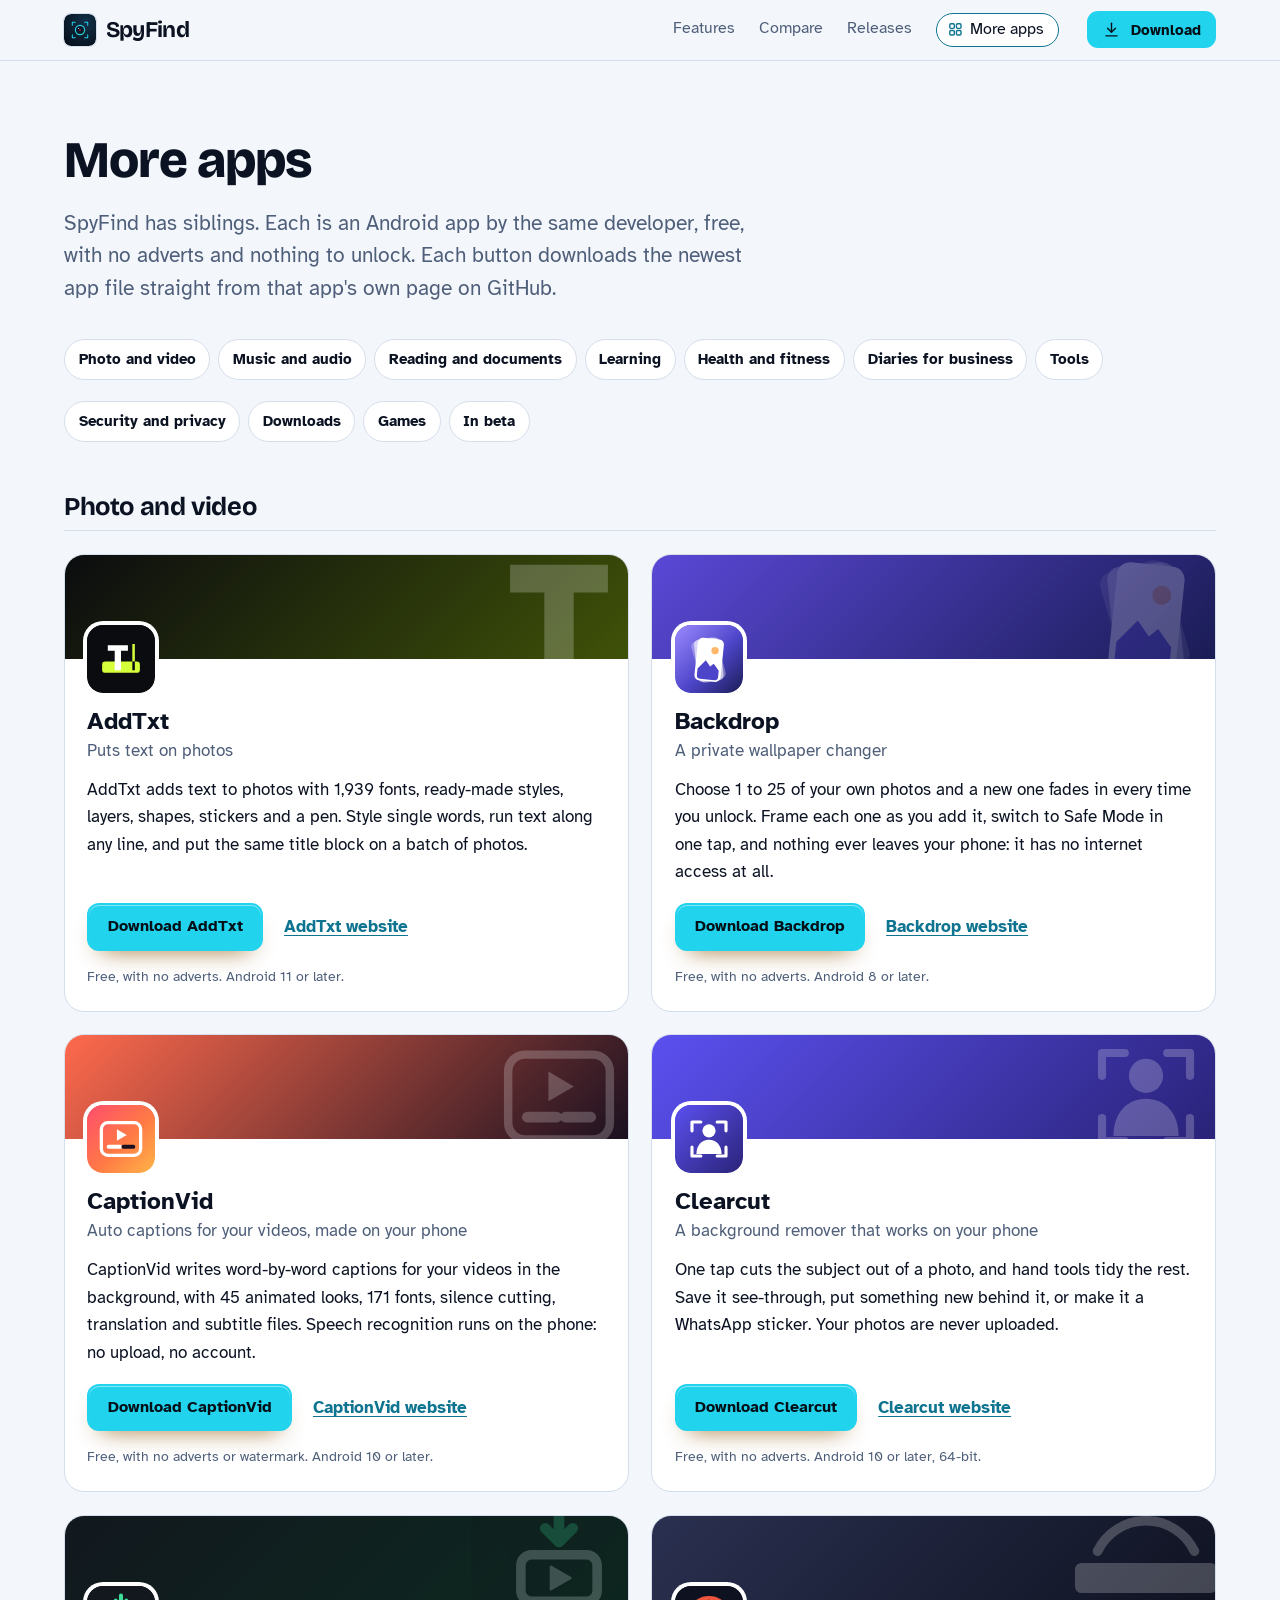
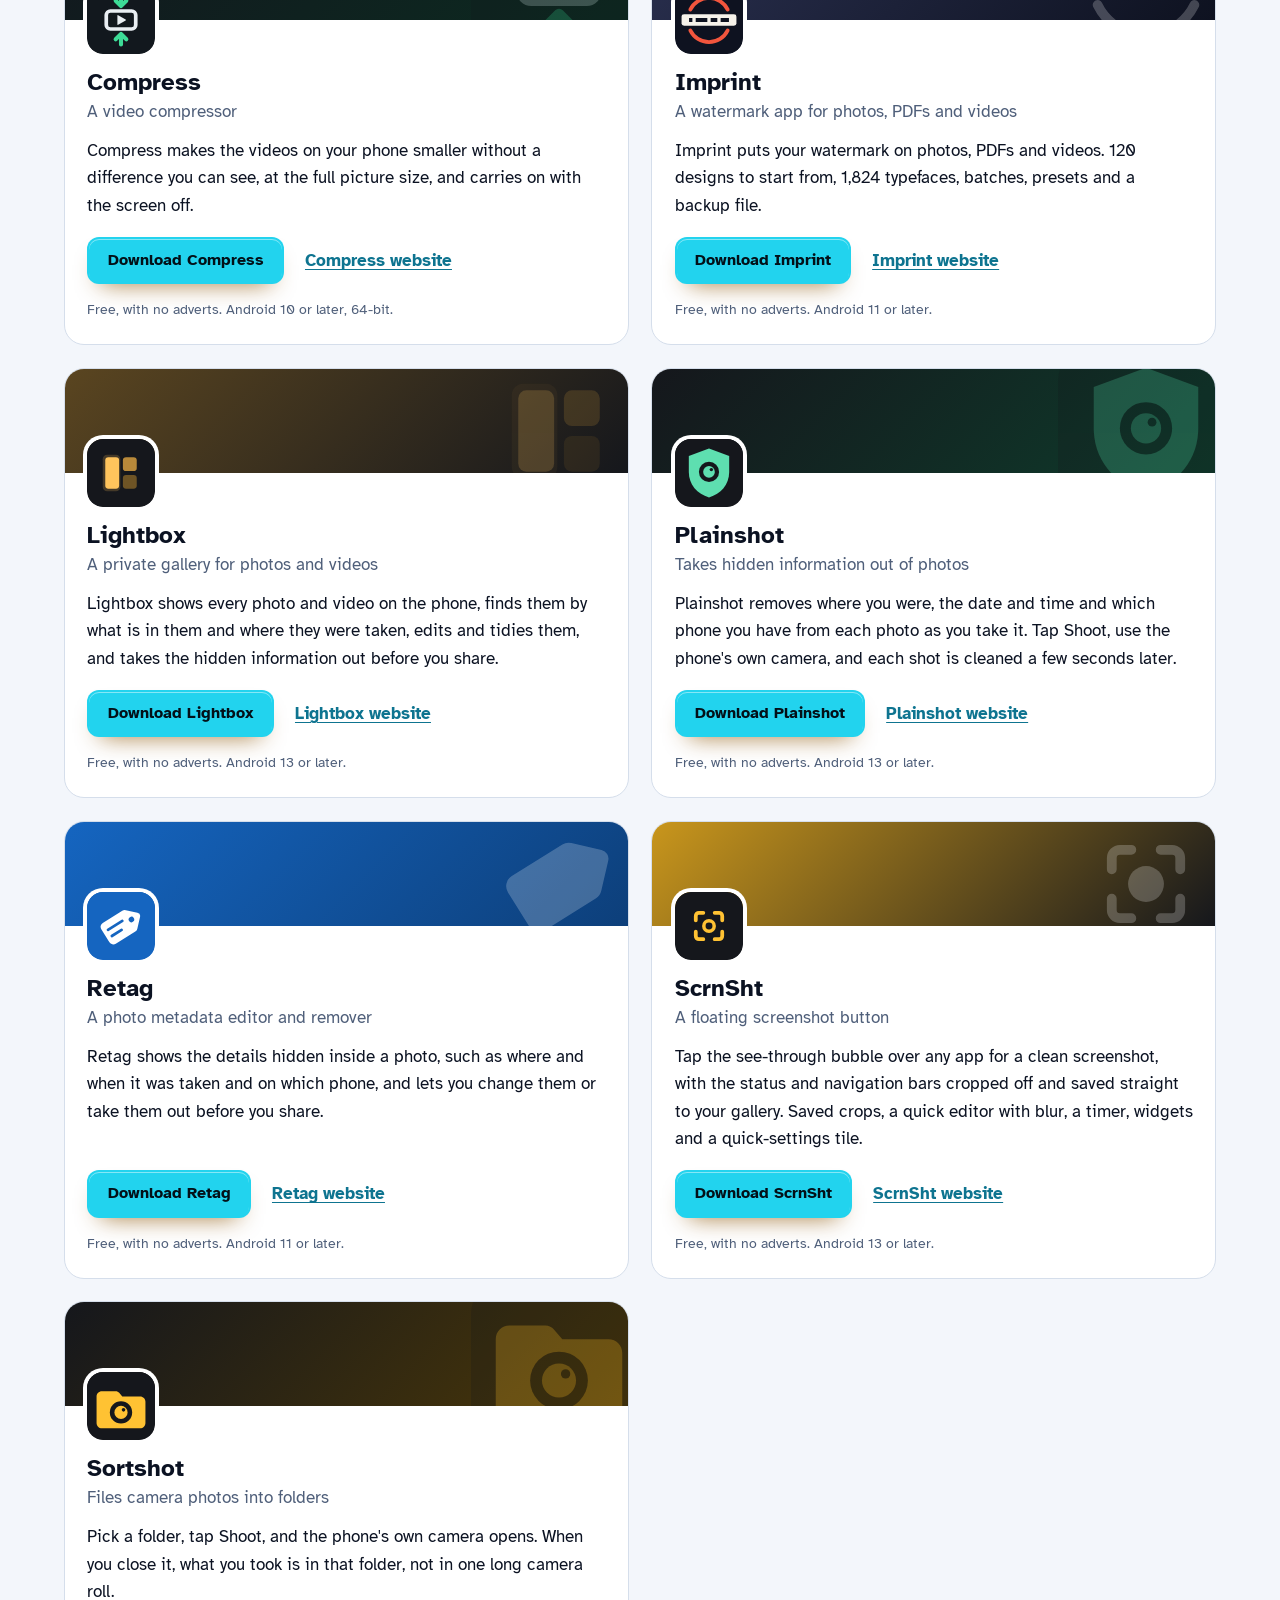
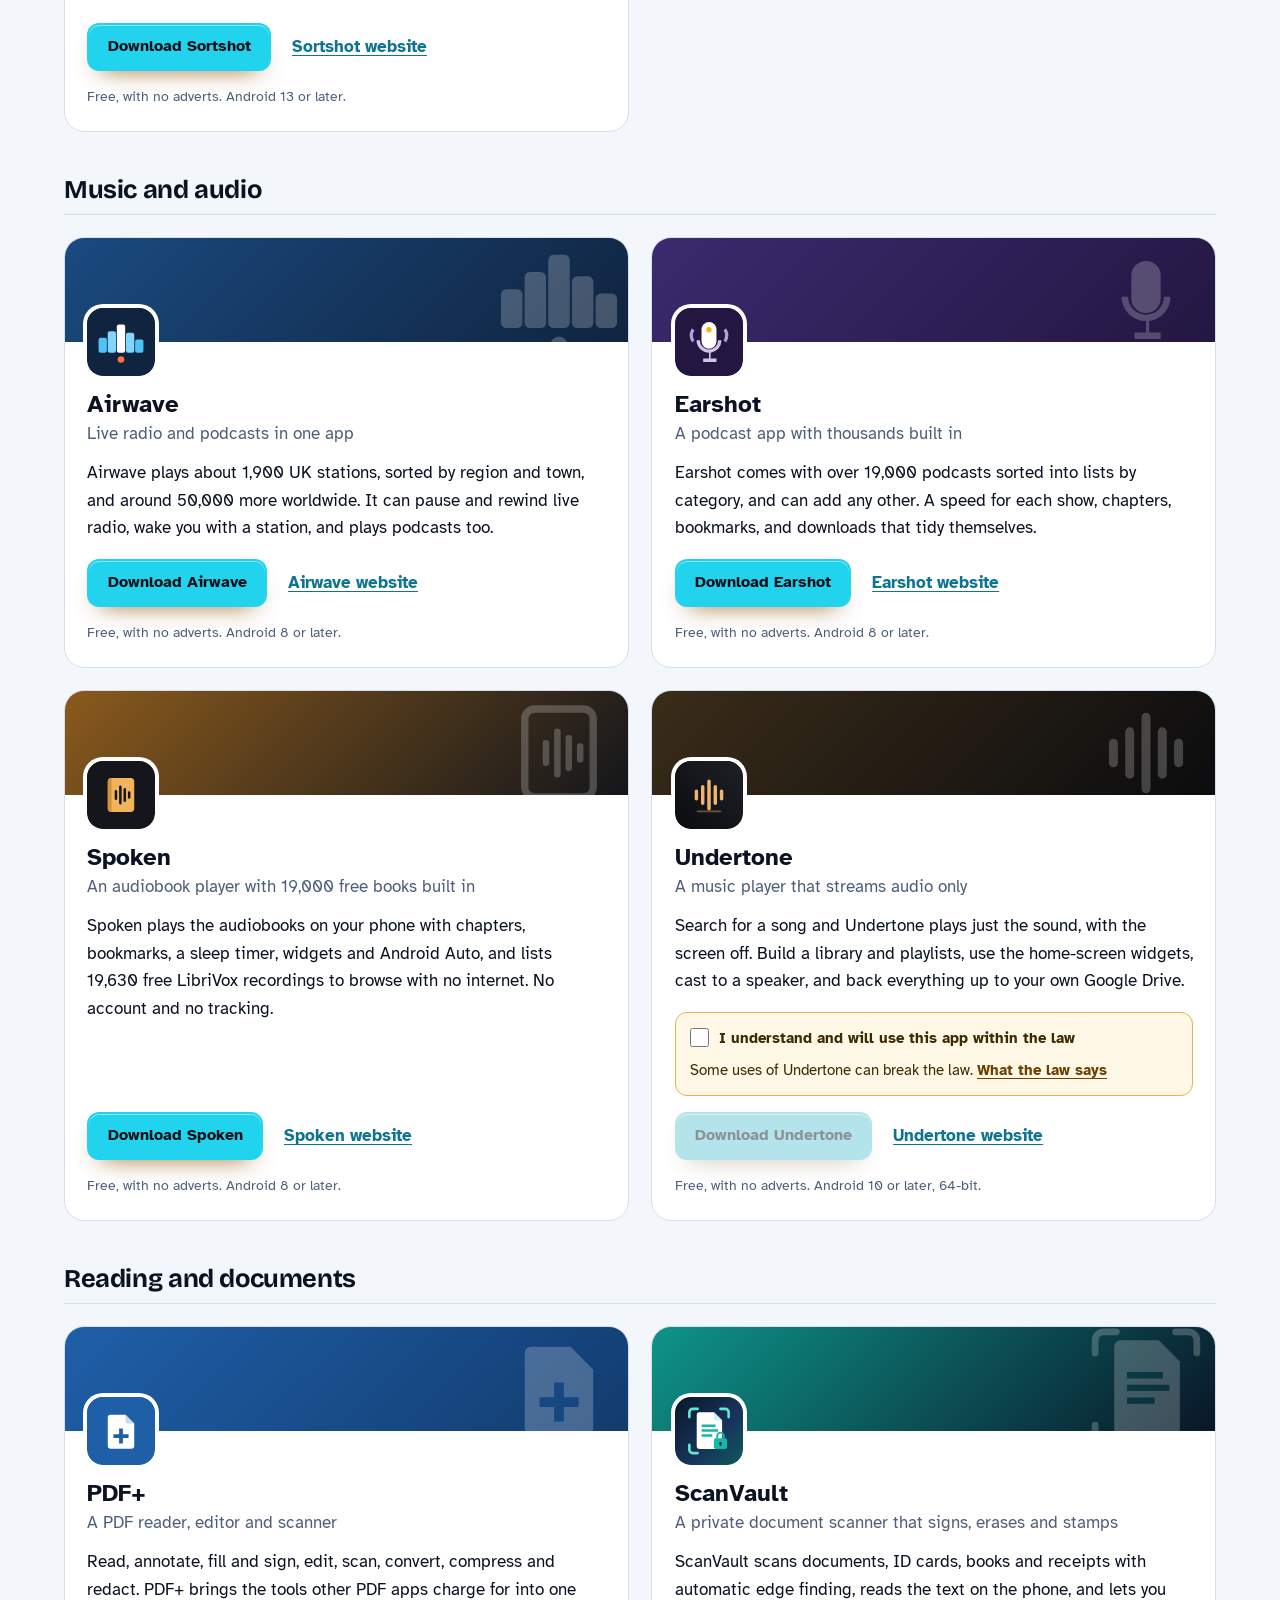
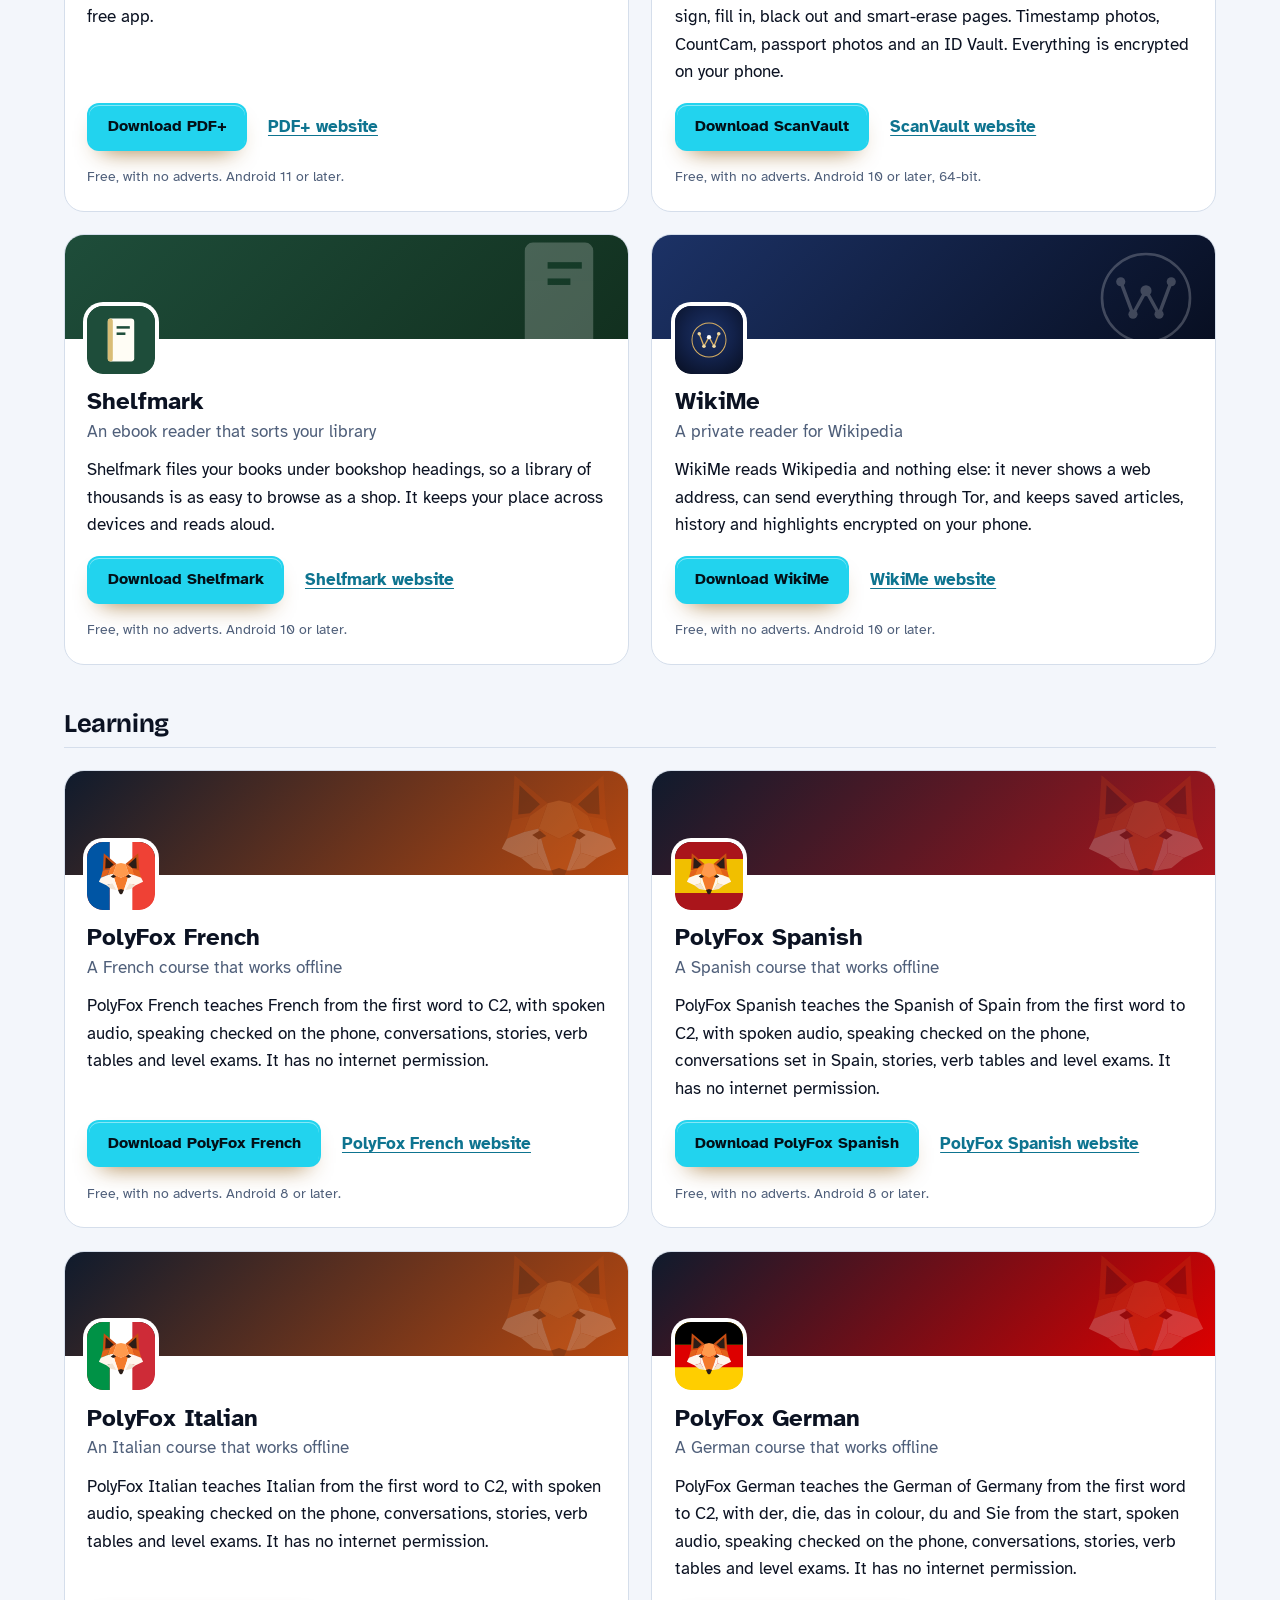
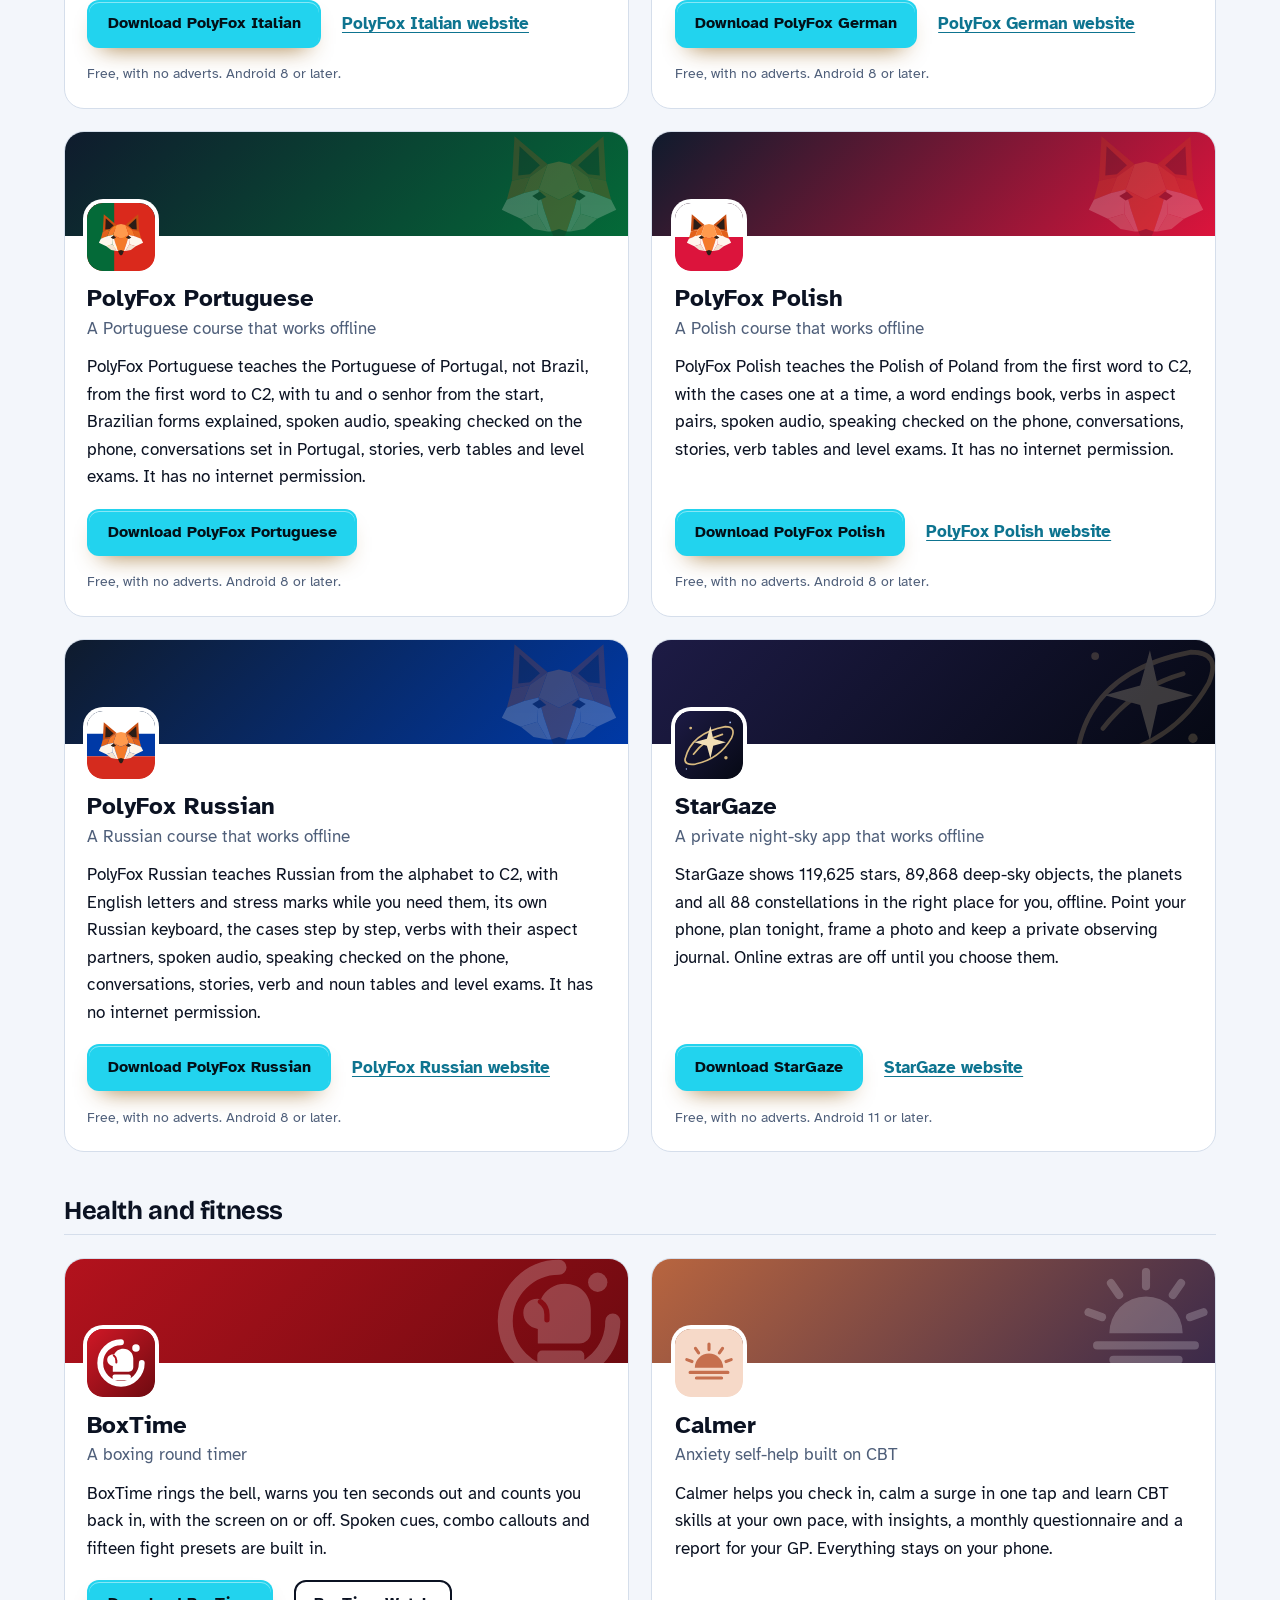
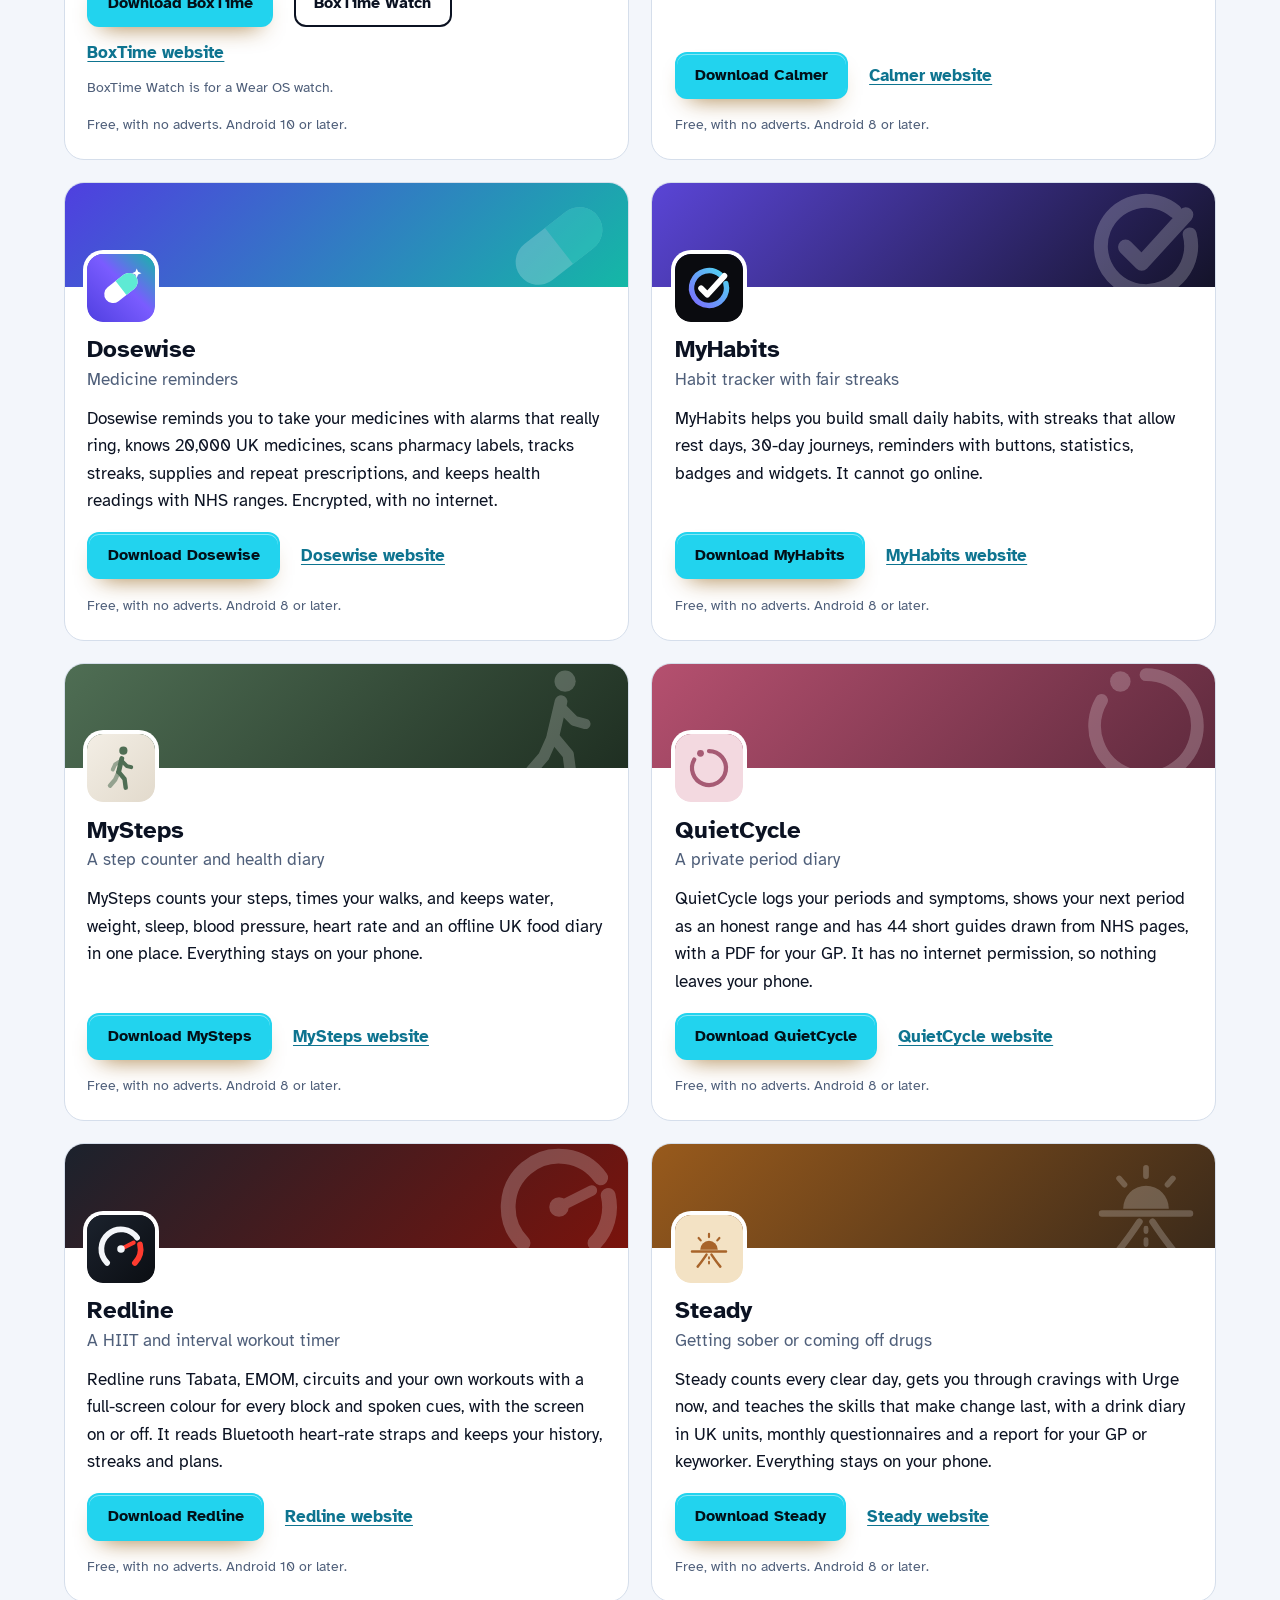
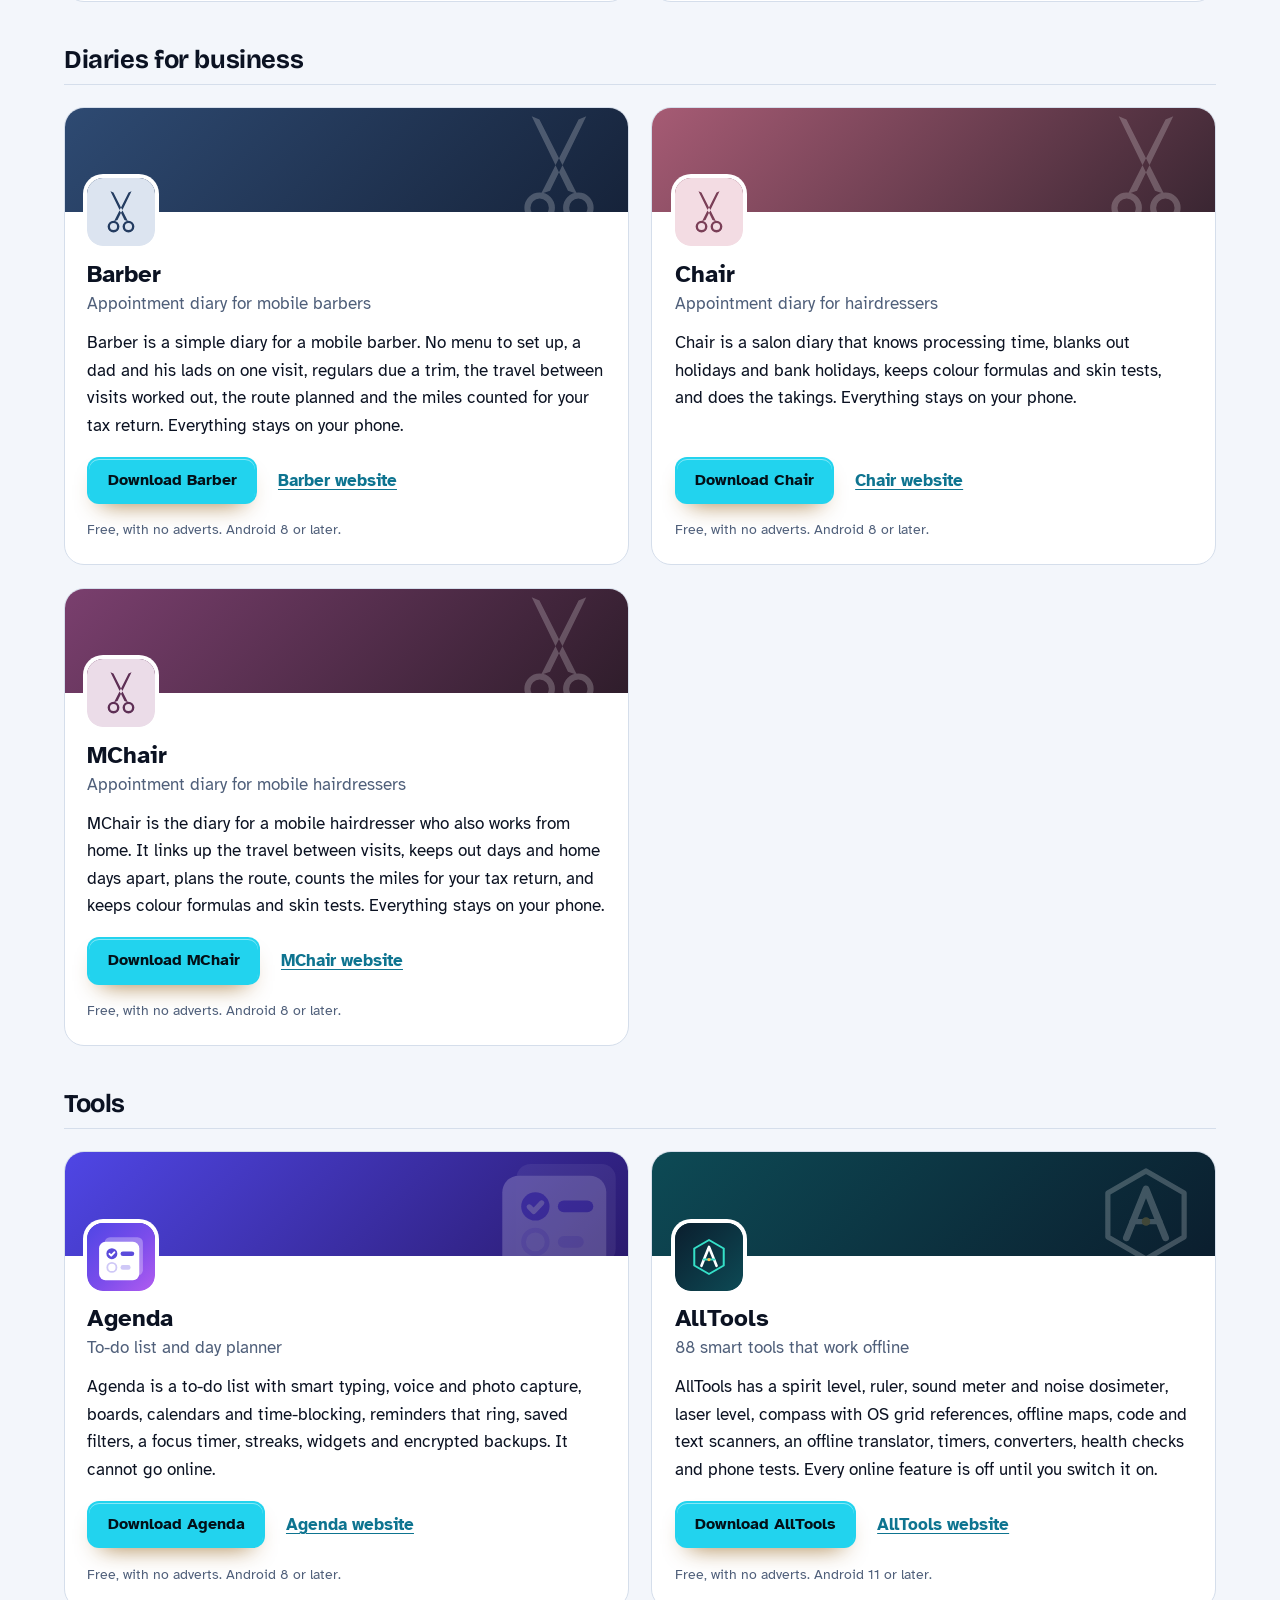
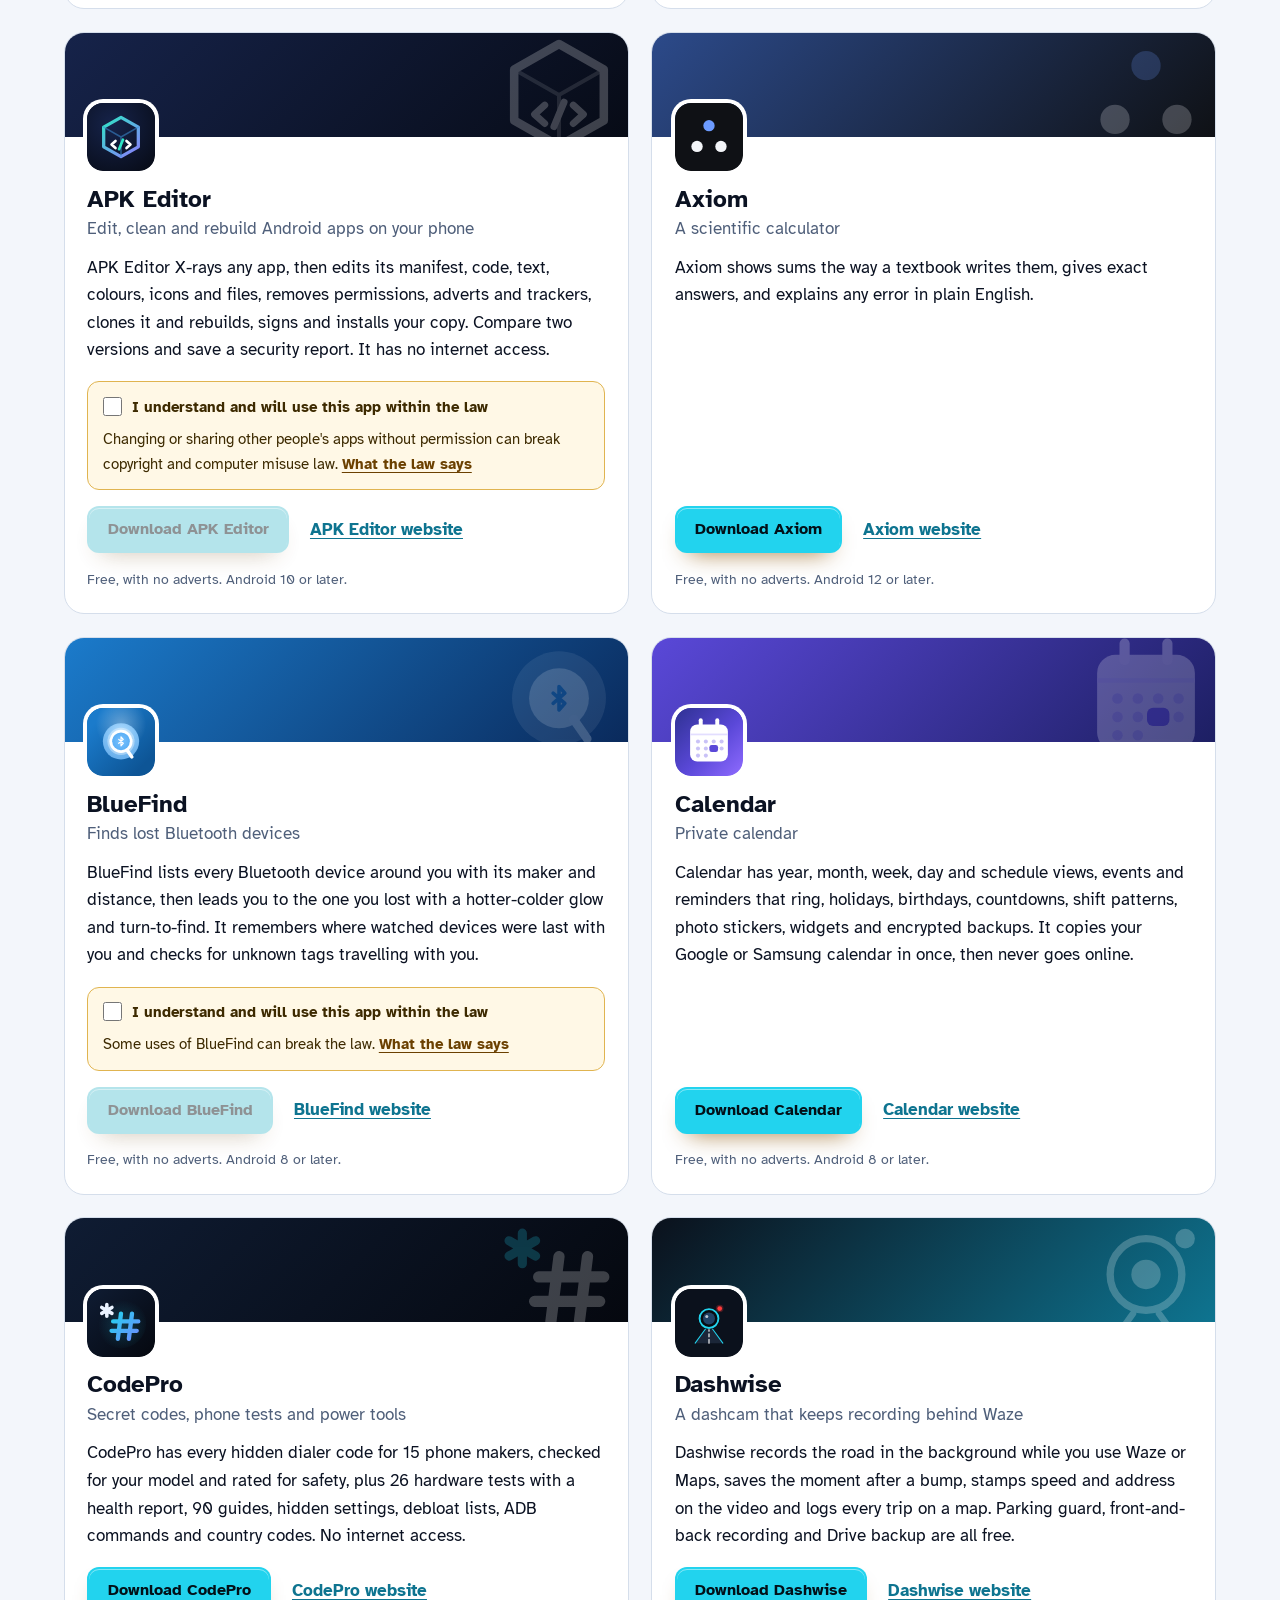
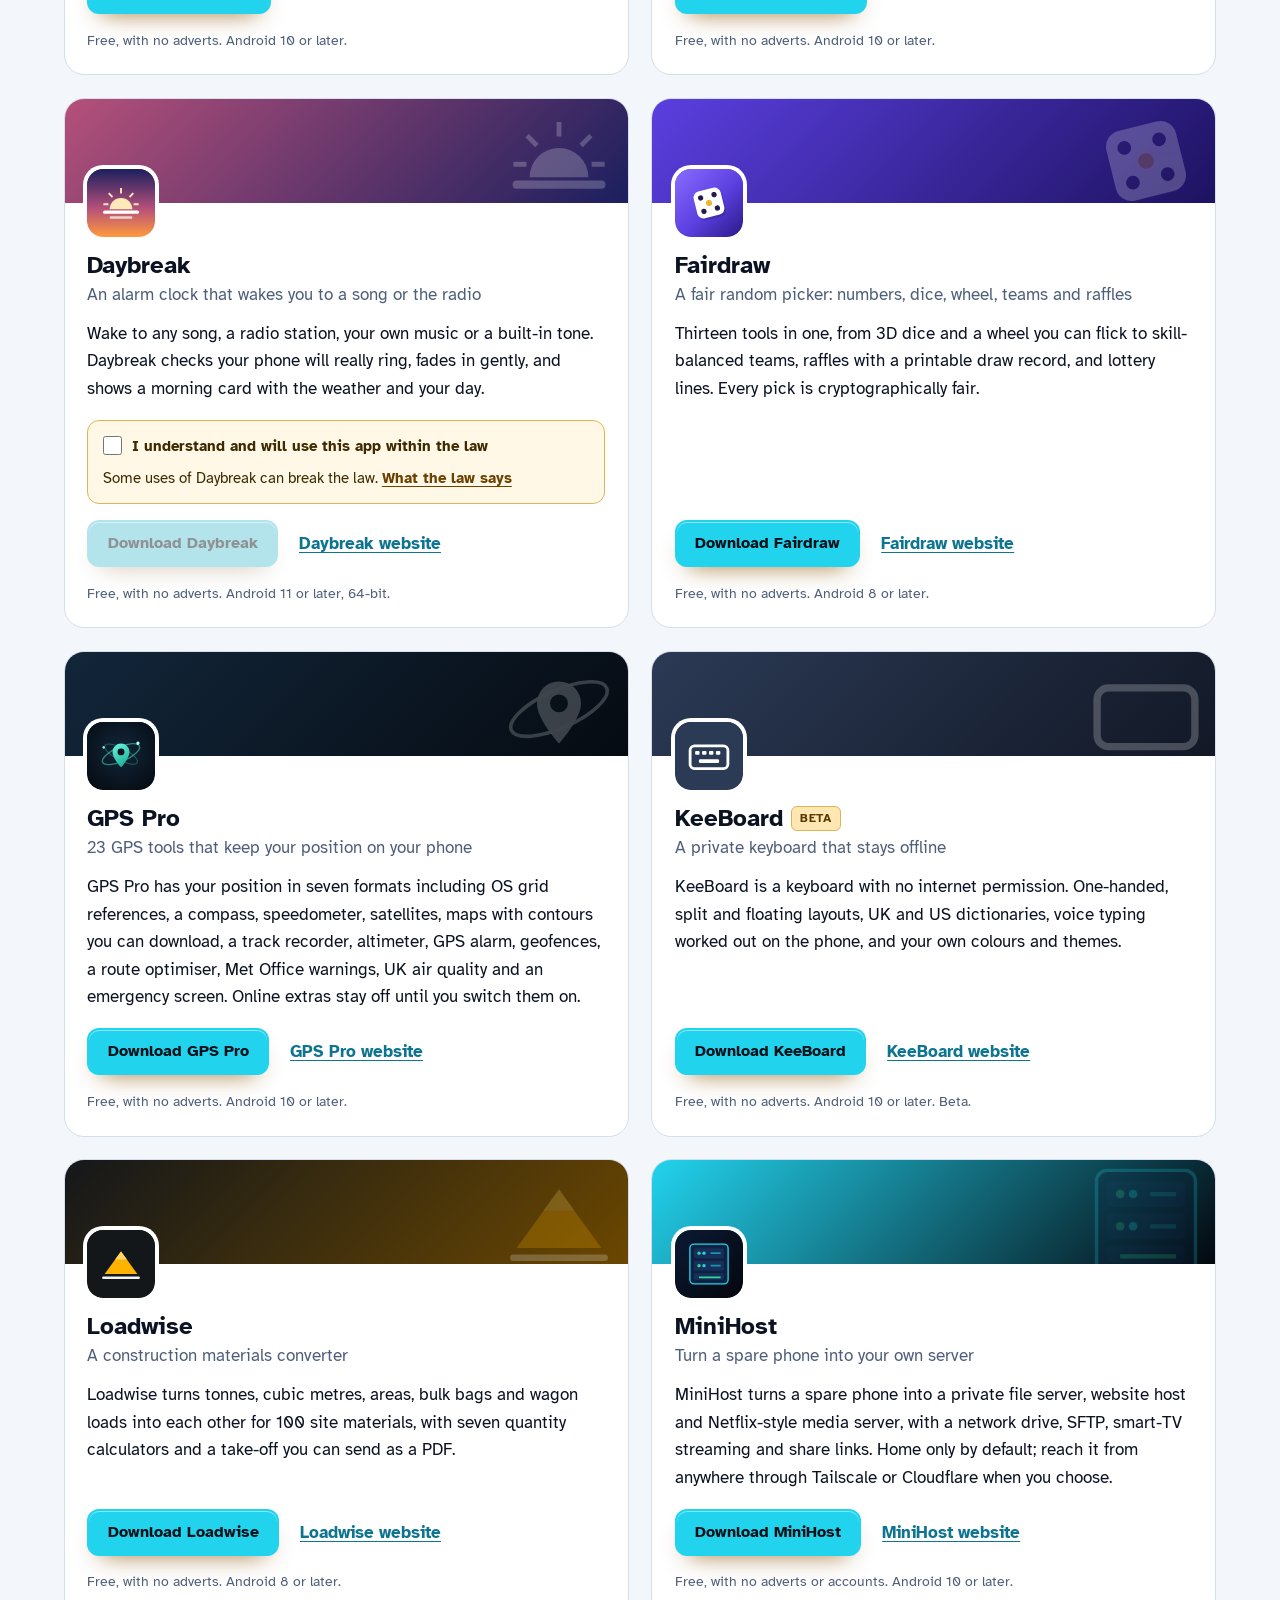
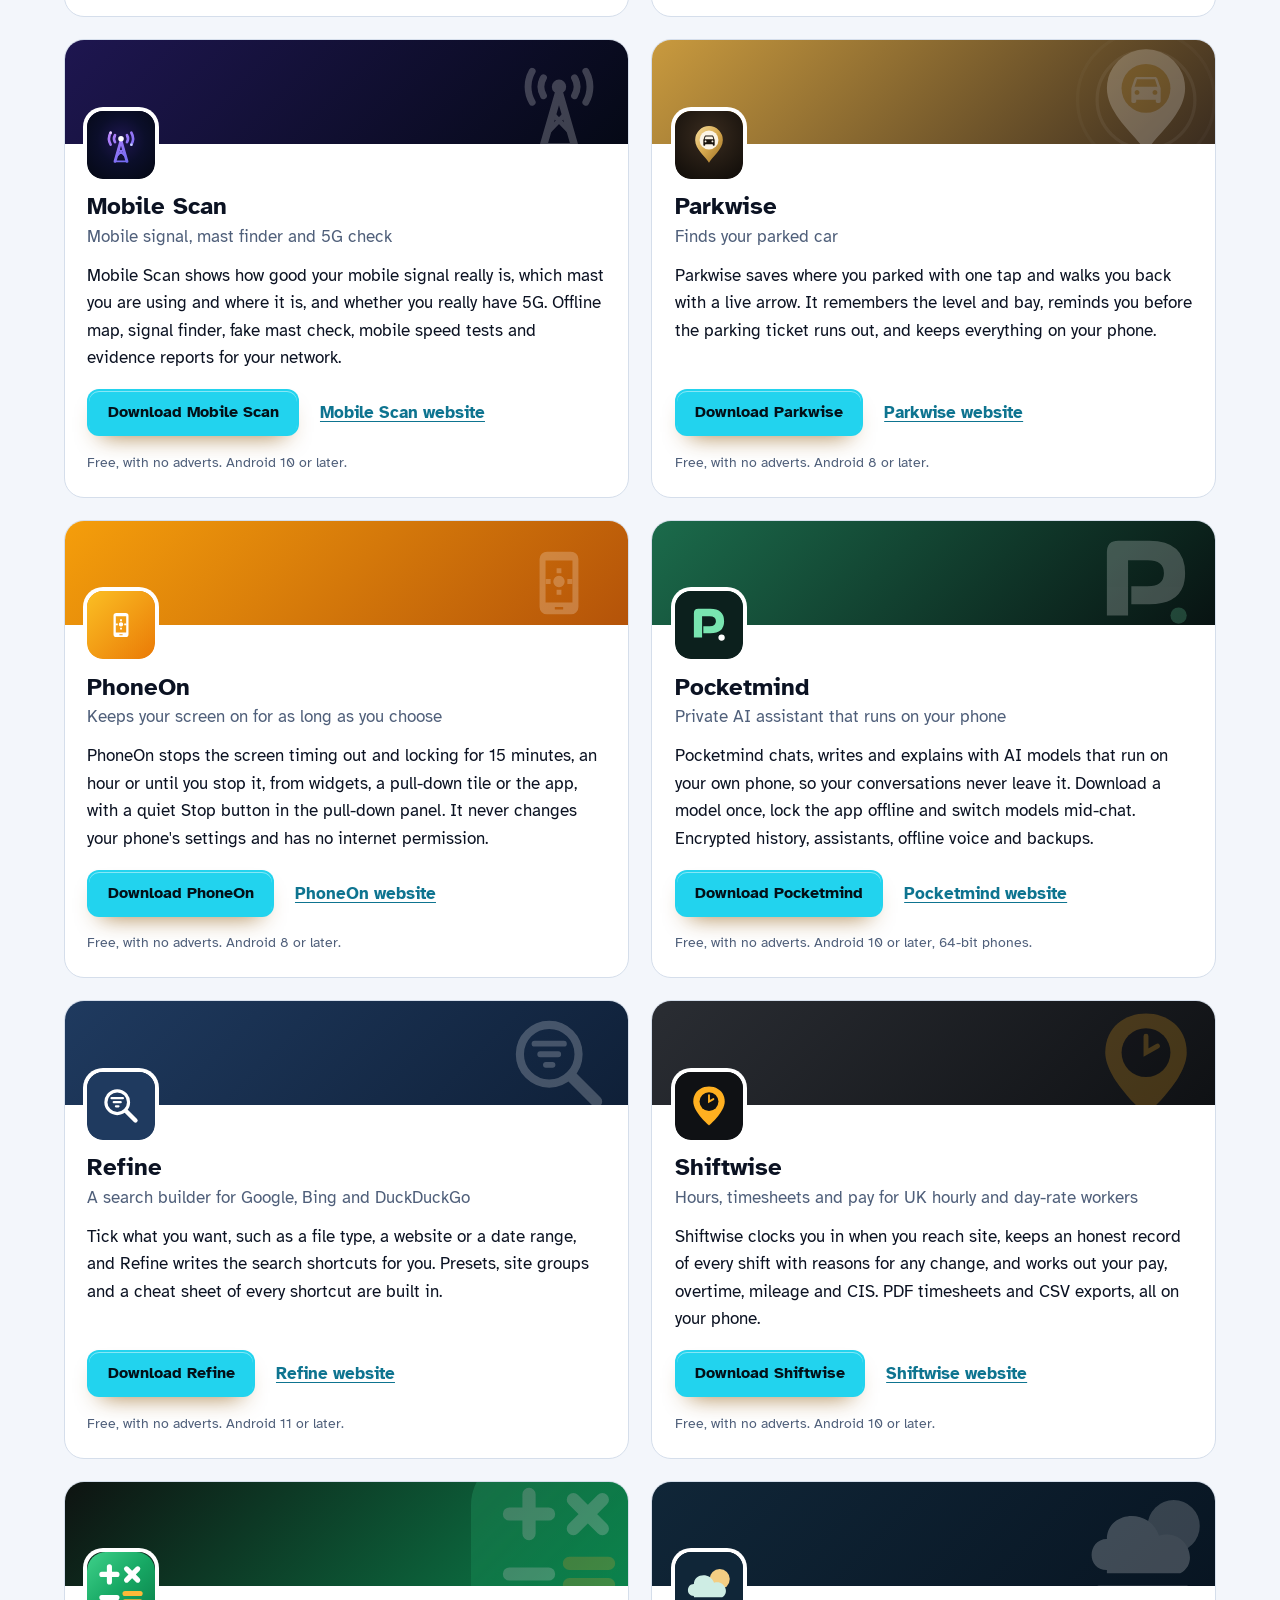
==== commit d29838f6: "More apps: add APK Editor" ====
--- a/more-apps.html
+++ b/more-apps.html
@@ -4,7 +4,7 @@
 <meta charset="utf-8">
 <meta name="viewport" content="width=device-width, initial-scale=1">
 <title>More apps from the maker of SpyFind</title>
-<meta name="description" content="All 94 free Android apps from the maker of SpyFind, in one list by category, each with its download and a link to its website.">
+<meta name="description" content="All 95 free Android apps from the maker of SpyFind, in one list by category, each with its download and a link to its website.">
 <meta name="author" content="Jonathan Jackson">
 <link rel="canonical" href="https://customgpter.github.io/spyfind/more-apps.html">
 <meta name="theme-color" content="#f3f6fb" media="(prefers-color-scheme: light)">
@@ -12,7 +12,7 @@
 <meta property="og:type" content="website">
 <meta property="og:site_name" content="SpyFind">
 <meta property="og:title" content="More apps from the maker of SpyFind">
-<meta property="og:description" content="All 94 free Android apps from the maker of SpyFind, in one list by category, each with its download and a link to its website.">
+<meta property="og:description" content="All 95 free Android apps from the maker of SpyFind, in one list by category, each with its download and a link to its website.">
 <meta property="og:url" content="https://customgpter.github.io/spyfind/more-apps.html">
 <meta property="og:image" content="https://customgpter.github.io/spyfind/assets/og.png">
 <meta property="og:image:width" content="1200">
@@ -26,7 +26,7 @@
 <link rel="preload" href="./assets/fonts/atkinson-hyperlegible-latin-400-normal.woff2" as="font" type="font/woff2" crossorigin>
 <link rel="stylesheet" href="./assets/site.css?v=1">
 <link rel="stylesheet" href="./assets/house.css?v=1">
-<script type="application/ld+json">{"@context":"https://schema.org","@type":"ItemList","name":"Apps from the maker of SpyFind","url":"https://customgpter.github.io/spyfind/more-apps.html","itemListElement":[{"@type":"ListItem","position":1,"name":"AddTxt","url":"https://customgpter.github.io/addtxt/"},{"@type":"ListItem","position":2,"name":"Backdrop","url":"https://customgpter.github.io/backdrop/"},{"@type":"ListItem","position":3,"name":"CaptionVid","url":"https://customgpter.github.io/captionvid/"},{"@type":"ListItem","position":4,"name":"Clearcut","url":"https://customgpter.github.io/clearcut/"},{"@type":"ListItem","position":5,"name":"Compress","url":"https://customgpter.github.io/compress/"},{"@type":"ListItem","position":6,"name":"Imprint","url":"https://customgpter.github.io/imprint/"},{"@type":"ListItem","position":7,"name":"Lightbox","url":"https://customgpter.github.io/lightbox/"},{"@type":"ListItem","position":8,"name":"Plainshot","url":"https://customgpter.github.io/plainshot/"},{"@type":"ListItem","position":9,"name":"Retag","url":"https://customgpter.github.io/retag/"},{"@type":"ListItem","position":10,"name":"ScrnSht","url":"https://customgpter.github.io/scrnsht/"},{"@type":"ListItem","position":11,"name":"Sortshot","url":"https://customgpter.github.io/sortshot/"},{"@type":"ListItem","position":12,"name":"Airwave","url":"https://customgpter.github.io/airwave/"},{"@type":"ListItem","position":13,"name":"Earshot","url":"https://customgpter.github.io/earshot/"},{"@type":"ListItem","position":14,"name":"Spoken","url":"https://customgpter.github.io/spoken/"},{"@type":"ListItem","position":15,"name":"Undertone","url":"https://customgpter.github.io/undertone/"},{"@type":"ListItem","position":16,"name":"PDF+","url":"https://customgpter.github.io/pdfplus/"},{"@type":"ListItem","position":17,"name":"ScanVault","url":"https://customgpter.github.io/scanvault/"},{"@type":"ListItem","position":18,"name":"Shelfmark","url":"https://customgpter.github.io/shelfmark/"},{"@type":"ListItem","position":19,"name":"WikiMe","url":"https://customgpter.github.io/wikime/"},{"@type":"ListItem","position":20,"name":"PolyFox French","url":"https://customgpter.github.io/polyfox/"},{"@type":"ListItem","position":21,"name":"PolyFox German","url":"https://customgpter.github.io/polyfox-german/"},{"@type":"ListItem","position":22,"name":"PolyFox Polish","url":"https://customgpter.github.io/polyfox-polish/"},{"@type":"ListItem","position":23,"name":"PolyFox Russian","url":"https://customgpter.github.io/polyfox-russian/"},{"@type":"ListItem","position":24,"name":"StarGaze","url":"https://customgpter.github.io/stargaze/"},{"@type":"ListItem","position":25,"name":"BoxTime","url":"https://customgpter.github.io/boxtime/"},{"@type":"ListItem","position":26,"name":"Calmer","url":"https://customgpter.github.io/calmer/"},{"@type":"ListItem","position":27,"name":"Dosewise","url":"https://customgpter.github.io/dosewise/"},{"@type":"ListItem","position":28,"name":"MyHabits","url":"https://customgpter.github.io/myhabits/"},{"@type":"ListItem","position":29,"name":"MySteps","url":"https://customgpter.github.io/mysteps/"},{"@type":"ListItem","position":30,"name":"QuietCycle","url":"https://customgpter.github.io/quietcycle/"},{"@type":"ListItem","position":31,"name":"Redline","url":"https://customgpter.github.io/redline/"},{"@type":"ListItem","position":32,"name":"Steady","url":"https://customgpter.github.io/steady/"},{"@type":"ListItem","position":33,"name":"Barber","url":"https://customgpter.github.io/barber/"},{"@type":"ListItem","position":34,"name":"Chair","url":"https://customgpter.github.io/chair/"},{"@type":"ListItem","position":35,"name":"MChair","url":"https://customgpter.github.io/mchair/"},{"@type":"ListItem","position":36,"name":"Agenda","url":"https://customgpter.github.io/agenda/"},{"@type":"ListItem","position":37,"name":"AllTools","url":"https://customgpter.github.io/alltools/"},{"@type":"ListItem","position":38,"name":"Axiom","url":"https://customgpter.github.io/axiom/"},{"@type":"ListItem","position":39,"name":"BlueFind","url":"https://customgpter.github.io/bluefind/"},{"@type":"ListItem","position":40,"name":"Calendar","url":"https://customgpter.github.io/calendar/"},{"@type":"ListItem","position":41,"name":"CodePro","url":"https://customgpter.github.io/codepro/"},{"@type":"ListItem","position":42,"name":"Dashwise","url":"https://customgpter.github.io/dashwise/"},{"@type":"ListItem","position":43,"name":"Daybreak","url":"https://customgpter.github.io/daybreak/"},{"@type":"ListItem","position":44,"name":"Fairdraw","url":"https://customgpter.github.io/fairdraw/"},{"@type":"ListItem","position":45,"name":"GPS Pro","url":"https://customgpter.github.io/gpspro/"},{"@type":"ListItem","position":46,"name":"KeeBoard","url":"https://customgpter.github.io/keeboard/"},{"@type":"ListItem","position":47,"name":"Loadwise","url":"https://customgpter.github.io/loadwise/"},{"@type":"ListItem","position":48,"name":"MiniHost","url":"https://customgpter.github.io/minihost/"},{"@type":"ListItem","position":49,"name":"Mobile Scan","url":"https://customgpter.github.io/mobilescan/"},{"@type":"ListItem","position":50,"name":"Parkwise","url":"https://customgpter.github.io/parkwise/"},{"@type":"ListItem","position":51,"name":"Pocketmind","url":"https://customgpter.github.io/pocketmind/"},{"@type":"ListItem","position":52,"name":"Refine","url":"https://customgpter.github.io/refine/"},{"@type":"ListItem","position":53,"name":"Shiftwise","url":"https://customgpter.github.io/shiftwise/"},{"@type":"ListItem","position":54,"name":"SimpleCalc","url":"https://customgpter.github.io/simplecalc/"},{"@type":"ListItem","position":55,"name":"Skyline","url":"https://customgpter.github.io/skyline/"},{"@type":"ListItem","position":56,"name":"Slipway","url":"https://customgpter.github.io/slipway/"},{"@type":"ListItem","position":57,"name":"Tagger","url":"https://customgpter.github.io/tagger/"},{"@type":"ListItem","position":58,"name":"TotalClean","url":"https://customgpter.github.io/totalclean/"},{"@type":"ListItem","position":59,"name":"TVLink","url":"https://customgpter.github.io/tvlink/"},{"@type":"ListItem","position":60,"name":"Unbox","url":"https://customgpter.github.io/unbox/"},{"@type":"ListItem","position":61,"name":"WhatsKeep","url":"https://customgpter.github.io/whatskeep/"},{"@type":"ListItem","position":62,"name":"WiFi Scan","url":"https://customgpter.github.io/wifiscan/"},{"@type":"ListItem","position":63,"name":"Auditly","url":"https://customgpter.github.io/auditly/"},{"@type":"ListItem","position":64,"name":"Backchannel","url":"https://customgpter.github.io/backchannel/"},{"@type":"ListItem","position":65,"name":"ENotes","url":"https://customgpter.github.io/enotes/"},{"@type":"ListItem","position":66,"name":"FindMe","url":"https://customgpter.github.io/findme/"},{"@type":"ListItem","position":67,"name":"iLock","url":"https://customgpter.github.io/ilock/"},{"@type":"ListItem","position":68,"name":"ImSafe","url":"https://customgpter.github.io/imsafe/"},{"@type":"ListItem","position":69,"name":"IShred","url":"https://customgpter.github.io/ishred/"},{"@type":"ListItem","position":70,"name":"LockBox","url":"https://customgpter.github.io/lockbox/"},{"@type":"ListItem","position":71,"name":"PassVault","url":"https://customgpter.github.io/passvault/"},{"@type":"ListItem","position":72,"name":"SpyFind","url":"https://customgpter.github.io/spyfind/"},{"@type":"ListItem","position":73,"name":"TextWipe","url":"https://customgpter.github.io/textwipe/"},{"@type":"ListItem","position":74,"name":"Tracewire","url":"https://customgpter.github.io/tracewire/"},{"@type":"ListItem","position":75,"name":"Vigil","url":"https://customgpter.github.io/vigil/"},{"@type":"ListItem","position":76,"name":"Grab","url":"https://customgpter.github.io/grab/"},{"@type":"ListItem","position":77,"name":"Swarm","url":"https://customgpter.github.io/swarm/"},{"@type":"ListItem","position":78,"name":"Plane Games","url":"https://customgpter.github.io/plane-games/"},{"@type":"ListItem","position":79,"name":"Ninefold","url":"https://customgpter.github.io/ninefold/"},{"@type":"ListItem","position":80,"name":"Cubewise","url":"https://customgpter.github.io/cubewise/"},{"@type":"ListItem","position":81,"name":"Tilewise","url":"https://customgpter.github.io/tilewise/"},{"@type":"ListItem","position":82,"name":"Letterwise","url":"https://customgpter.github.io/letterwise/"},{"@type":"ListItem","position":83,"name":"Kingside","url":"https://customgpter.github.io/kingside/"},{"@type":"ListItem","position":84,"name":"Deckhand","url":"https://customgpter.github.io/deckhand/"},{"@type":"ListItem","position":85,"name":"SNESForge","url":"https://customgpter.github.io/snesforge/"},{"@type":"ListItem","position":86,"name":"Fame Boy","url":"https://customgpter.github.io/fameboy/"},{"@type":"ListItem","position":87,"name":"PSPPro","url":"https://customgpter.github.io/psppro/"},{"@type":"ListItem","position":88,"name":"MegaGen","url":"https://customgpter.github.io/megagen/"},{"@type":"ListItem","position":89,"name":"QVR","url":"https://customgpter.github.io/qvr/"},{"@type":"ListItem","position":90,"name":"QVR Watch","url":"https://customgpter.github.io/qvr-watch/"},{"@type":"ListItem","position":91,"name":"QVRLite","url":"https://customgpter.github.io/qvrlite/"},{"@type":"ListItem","position":92,"name":"Onionz","url":"https://customgpter.github.io/onionz/"},{"@type":"ListItem","position":93,"name":"OnionzWeb","url":"https://customgpter.github.io/onionzweb/"}]}</script>
+<script type="application/ld+json">{"@context":"https://schema.org","@type":"ItemList","name":"Apps from the maker of SpyFind","url":"https://customgpter.github.io/spyfind/more-apps.html","itemListElement":[{"@type":"ListItem","position":1,"name":"AddTxt","url":"https://customgpter.github.io/addtxt/"},{"@type":"ListItem","position":2,"name":"Backdrop","url":"https://customgpter.github.io/backdrop/"},{"@type":"ListItem","position":3,"name":"CaptionVid","url":"https://customgpter.github.io/captionvid/"},{"@type":"ListItem","position":4,"name":"Clearcut","url":"https://customgpter.github.io/clearcut/"},{"@type":"ListItem","position":5,"name":"Compress","url":"https://customgpter.github.io/compress/"},{"@type":"ListItem","position":6,"name":"Imprint","url":"https://customgpter.github.io/imprint/"},{"@type":"ListItem","position":7,"name":"Lightbox","url":"https://customgpter.github.io/lightbox/"},{"@type":"ListItem","position":8,"name":"Plainshot","url":"https://customgpter.github.io/plainshot/"},{"@type":"ListItem","position":9,"name":"Retag","url":"https://customgpter.github.io/retag/"},{"@type":"ListItem","position":10,"name":"ScrnSht","url":"https://customgpter.github.io/scrnsht/"},{"@type":"ListItem","position":11,"name":"Sortshot","url":"https://customgpter.github.io/sortshot/"},{"@type":"ListItem","position":12,"name":"Airwave","url":"https://customgpter.github.io/airwave/"},{"@type":"ListItem","position":13,"name":"Earshot","url":"https://customgpter.github.io/earshot/"},{"@type":"ListItem","position":14,"name":"Spoken","url":"https://customgpter.github.io/spoken/"},{"@type":"ListItem","position":15,"name":"Undertone","url":"https://customgpter.github.io/undertone/"},{"@type":"ListItem","position":16,"name":"PDF+","url":"https://customgpter.github.io/pdfplus/"},{"@type":"ListItem","position":17,"name":"ScanVault","url":"https://customgpter.github.io/scanvault/"},{"@type":"ListItem","position":18,"name":"Shelfmark","url":"https://customgpter.github.io/shelfmark/"},{"@type":"ListItem","position":19,"name":"WikiMe","url":"https://customgpter.github.io/wikime/"},{"@type":"ListItem","position":20,"name":"PolyFox French","url":"https://customgpter.github.io/polyfox/"},{"@type":"ListItem","position":21,"name":"PolyFox German","url":"https://customgpter.github.io/polyfox-german/"},{"@type":"ListItem","position":22,"name":"PolyFox Polish","url":"https://customgpter.github.io/polyfox-polish/"},{"@type":"ListItem","position":23,"name":"PolyFox Russian","url":"https://customgpter.github.io/polyfox-russian/"},{"@type":"ListItem","position":24,"name":"StarGaze","url":"https://customgpter.github.io/stargaze/"},{"@type":"ListItem","position":25,"name":"BoxTime","url":"https://customgpter.github.io/boxtime/"},{"@type":"ListItem","position":26,"name":"Calmer","url":"https://customgpter.github.io/calmer/"},{"@type":"ListItem","position":27,"name":"Dosewise","url":"https://customgpter.github.io/dosewise/"},{"@type":"ListItem","position":28,"name":"MyHabits","url":"https://customgpter.github.io/myhabits/"},{"@type":"ListItem","position":29,"name":"MySteps","url":"https://customgpter.github.io/mysteps/"},{"@type":"ListItem","position":30,"name":"QuietCycle","url":"https://customgpter.github.io/quietcycle/"},{"@type":"ListItem","position":31,"name":"Redline","url":"https://customgpter.github.io/redline/"},{"@type":"ListItem","position":32,"name":"Steady","url":"https://customgpter.github.io/steady/"},{"@type":"ListItem","position":33,"name":"Barber","url":"https://customgpter.github.io/barber/"},{"@type":"ListItem","position":34,"name":"Chair","url":"https://customgpter.github.io/chair/"},{"@type":"ListItem","position":35,"name":"MChair","url":"https://customgpter.github.io/mchair/"},{"@type":"ListItem","position":36,"name":"Agenda","url":"https://customgpter.github.io/agenda/"},{"@type":"ListItem","position":37,"name":"AllTools","url":"https://customgpter.github.io/alltools/"},{"@type":"ListItem","position":38,"name":"APK Editor","url":"https://customgpter.github.io/apkeditor/"},{"@type":"ListItem","position":39,"name":"Axiom","url":"https://customgpter.github.io/axiom/"},{"@type":"ListItem","position":40,"name":"BlueFind","url":"https://customgpter.github.io/bluefind/"},{"@type":"ListItem","position":41,"name":"Calendar","url":"https://customgpter.github.io/calendar/"},{"@type":"ListItem","position":42,"name":"CodePro","url":"https://customgpter.github.io/codepro/"},{"@type":"ListItem","position":43,"name":"Dashwise","url":"https://customgpter.github.io/dashwise/"},{"@type":"ListItem","position":44,"name":"Daybreak","url":"https://customgpter.github.io/daybreak/"},{"@type":"ListItem","position":45,"name":"Fairdraw","url":"https://customgpter.github.io/fairdraw/"},{"@type":"ListItem","position":46,"name":"GPS Pro","url":"https://customgpter.github.io/gpspro/"},{"@type":"ListItem","position":47,"name":"KeeBoard","url":"https://customgpter.github.io/keeboard/"},{"@type":"ListItem","position":48,"name":"Loadwise","url":"https://customgpter.github.io/loadwise/"},{"@type":"ListItem","position":49,"name":"MiniHost","url":"https://customgpter.github.io/minihost/"},{"@type":"ListItem","position":50,"name":"Mobile Scan","url":"https://customgpter.github.io/mobilescan/"},{"@type":"ListItem","position":51,"name":"Parkwise","url":"https://customgpter.github.io/parkwise/"},{"@type":"ListItem","position":52,"name":"Pocketmind","url":"https://customgpter.github.io/pocketmind/"},{"@type":"ListItem","position":53,"name":"Refine","url":"https://customgpter.github.io/refine/"},{"@type":"ListItem","position":54,"name":"Shiftwise","url":"https://customgpter.github.io/shiftwise/"},{"@type":"ListItem","position":55,"name":"SimpleCalc","url":"https://customgpter.github.io/simplecalc/"},{"@type":"ListItem","position":56,"name":"Skyline","url":"https://customgpter.github.io/skyline/"},{"@type":"ListItem","position":57,"name":"Slipway","url":"https://customgpter.github.io/slipway/"},{"@type":"ListItem","position":58,"name":"Tagger","url":"https://customgpter.github.io/tagger/"},{"@type":"ListItem","position":59,"name":"TotalClean","url":"https://customgpter.github.io/totalclean/"},{"@type":"ListItem","position":60,"name":"TVLink","url":"https://customgpter.github.io/tvlink/"},{"@type":"ListItem","position":61,"name":"Unbox","url":"https://customgpter.github.io/unbox/"},{"@type":"ListItem","position":62,"name":"WhatsKeep","url":"https://customgpter.github.io/whatskeep/"},{"@type":"ListItem","position":63,"name":"WiFi Scan","url":"https://customgpter.github.io/wifiscan/"},{"@type":"ListItem","position":64,"name":"Auditly","url":"https://customgpter.github.io/auditly/"},{"@type":"ListItem","position":65,"name":"Backchannel","url":"https://customgpter.github.io/backchannel/"},{"@type":"ListItem","position":66,"name":"ENotes","url":"https://customgpter.github.io/enotes/"},{"@type":"ListItem","position":67,"name":"FindMe","url":"https://customgpter.github.io/findme/"},{"@type":"ListItem","position":68,"name":"iLock","url":"https://customgpter.github.io/ilock/"},{"@type":"ListItem","position":69,"name":"ImSafe","url":"https://customgpter.github.io/imsafe/"},{"@type":"ListItem","position":70,"name":"IShred","url":"https://customgpter.github.io/ishred/"},{"@type":"ListItem","position":71,"name":"LockBox","url":"https://customgpter.github.io/lockbox/"},{"@type":"ListItem","position":72,"name":"PassVault","url":"https://customgpter.github.io/passvault/"},{"@type":"ListItem","position":73,"name":"SpyFind","url":"https://customgpter.github.io/spyfind/"},{"@type":"ListItem","position":74,"name":"TextWipe","url":"https://customgpter.github.io/textwipe/"},{"@type":"ListItem","position":75,"name":"Tracewire","url":"https://customgpter.github.io/tracewire/"},{"@type":"ListItem","position":76,"name":"Vigil","url":"https://customgpter.github.io/vigil/"},{"@type":"ListItem","position":77,"name":"Grab","url":"https://customgpter.github.io/grab/"},{"@type":"ListItem","position":78,"name":"Swarm","url":"https://customgpter.github.io/swarm/"},{"@type":"ListItem","position":79,"name":"Plane Games","url":"https://customgpter.github.io/plane-games/"},{"@type":"ListItem","position":80,"name":"Ninefold","url":"https://customgpter.github.io/ninefold/"},{"@type":"ListItem","position":81,"name":"Cubewise","url":"https://customgpter.github.io/cubewise/"},{"@type":"ListItem","position":82,"name":"Tilewise","url":"https://customgpter.github.io/tilewise/"},{"@type":"ListItem","position":83,"name":"Letterwise","url":"https://customgpter.github.io/letterwise/"},{"@type":"ListItem","position":84,"name":"Kingside","url":"https://customgpter.github.io/kingside/"},{"@type":"ListItem","position":85,"name":"Deckhand","url":"https://customgpter.github.io/deckhand/"},{"@type":"ListItem","position":86,"name":"SNESForge","url":"https://customgpter.github.io/snesforge/"},{"@type":"ListItem","position":87,"name":"Fame Boy","url":"https://customgpter.github.io/fameboy/"},{"@type":"ListItem","position":88,"name":"PSPPro","url":"https://customgpter.github.io/psppro/"},{"@type":"ListItem","position":89,"name":"MegaGen","url":"https://customgpter.github.io/megagen/"},{"@type":"ListItem","position":90,"name":"QVR","url":"https://customgpter.github.io/qvr/"},{"@type":"ListItem","position":91,"name":"QVR Watch","url":"https://customgpter.github.io/qvr-watch/"},{"@type":"ListItem","position":92,"name":"QVRLite","url":"https://customgpter.github.io/qvrlite/"},{"@type":"ListItem","position":93,"name":"Onionz","url":"https://customgpter.github.io/onionz/"},{"@type":"ListItem","position":94,"name":"OnionzWeb","url":"https://customgpter.github.io/onionzweb/"}]}</script>
 <link rel="stylesheet" href="./assets/apps-list.css?v=1">
 <script src="./assets/apps-list.js?v=1" defer></script>
 </head>
@@ -86,7 +86,7 @@
 <li class="mapp" style="--b:#7a3f6e;--b2:#2f1d2b"><div class="mapp-cover" aria-hidden="true"><svg viewBox="0 0 108 108"><g transform="translate(54 54) scale(1.25) translate(-54 -52)"><path fill="#fff" fill-rule="evenodd" d="M37 70.5a7.5 7.5 0 1 0 15 0a7.5 7.5 0 1 0-15 0zM40 70.5a4.5 4.5 0 1 0 9 0a4.5 4.5 0 1 0-9 0zM56 70.5a7.5 7.5 0 1 0 15 0a7.5 7.5 0 1 0-15 0zM59 70.5a4.5 4.5 0 1 0 9 0a4.5 4.5 0 1 0-9 0z"/><path fill="#fff" d="M45.2 63.6 49.6 62.2 67.4 25.6 63.6 27.2zM62.8 63.6 58.4 62.2 40.6 25.6 44.4 27.2z"/><circle cx="54" cy="49.8" r="1.8" fill="none"/></g></svg></div><div class="mapp-body"><svg class="mapp-icon" viewBox="0 0 108 108" aria-hidden="true"><rect width="108" height="108" rx="24" fill="#EBDCE8"/><g transform="translate(54 54) scale(1.25) translate(-54 -52)"><path fill="#5E2F55" fill-rule="evenodd" d="M37 70.5a7.5 7.5 0 1 0 15 0a7.5 7.5 0 1 0-15 0zM40 70.5a4.5 4.5 0 1 0 9 0a4.5 4.5 0 1 0-9 0zM56 70.5a7.5 7.5 0 1 0 15 0a7.5 7.5 0 1 0-15 0zM59 70.5a4.5 4.5 0 1 0 9 0a4.5 4.5 0 1 0-9 0z"/><path fill="#5E2F55" d="M45.2 63.6 49.6 62.2 67.4 25.6 63.6 27.2zM62.8 63.6 58.4 62.2 40.6 25.6 44.4 27.2z"/><circle cx="54" cy="49.8" r="1.8" fill="#EBDCE8"/></g></svg><h3>MChair</h3><p class="mapp-kind">Appointment diary for mobile hairdressers</p><p class="mapp-say">MChair is the diary for a mobile hairdresser who also works from home. It links up the travel between visits, keeps out days and home days apart, plans the route, counts the miles for your tax return, and keeps colour formulas and skin tests. Everything stays on your phone.</p><p class="mapp-go"><a class="button" href="https://github.com/CustomGPTer/mchair/releases/latest/download/MChair.apk">Download MChair</a><a class="mapp-site" href="https://customgpter.github.io/mchair/">MChair website</a></p><p class="mapp-needs">Free, with no adverts. Android 8 or later.</p></div></li></ul></div>
 <div class="mapps-group" role="group" aria-labelledby="apps-tools"><h2 class="mapps-cat" id="apps-tools">Tools</h2>
 <ul class="mapps"><li class="mapp" style="--b:#4f46e5;--b2:#2a1a6e"><div class="mapp-cover" aria-hidden="true"><svg viewBox="0 0 108 108"><g transform="translate(54 56) scale(1.45) translate(-52 -56)"><rect x="34" y="33" width="42" height="42" rx="6" fill="#fff" fill-opacity=".3"/><rect x="28" y="38" width="44" height="42" rx="7" fill="#fff" fill-opacity=".95"/><circle cx="42" cy="51" r="6" fill="#5b4bdb"/><path d="M39.4 51.2l1.9 1.9 3.4-3.6" stroke="#fff" stroke-width="2.2" fill="none" stroke-linecap="round" stroke-linejoin="round"/><rect x="51.5" y="48.5" width="15" height="5" rx="2.5" fill="#5b4bdb"/><circle cx="42" cy="66" r="5" fill="none" stroke="#cfc8f7" stroke-width="2"/><rect x="51.5" y="63.5" width="11" height="5" rx="2.5" fill="#cfc8f7"/></g></svg></div><div class="mapp-body"><svg class="mapp-icon" viewBox="0 0 108 108" aria-hidden="true"><defs><linearGradient id="i-agenda-agi" x1="0" y1="0" x2="1" y2="1"><stop offset="0" stop-color="#4f46e5"/><stop offset=".55" stop-color="#7c4deb"/><stop offset="1" stop-color="#b15cf0"/></linearGradient></defs><rect width="108" height="108" rx="24" fill="url(#i-agenda-agi)"/><g transform="translate(54 56) scale(1.45) translate(-52 -56)"><rect x="34" y="33" width="42" height="42" rx="6" fill="#fff" fill-opacity=".3"/><rect x="28" y="38" width="44" height="42" rx="7" fill="#fff"/><circle cx="42" cy="51" r="6" fill="#5b4bdb"/><path d="M39.4 51.2l1.9 1.9 3.4-3.6" stroke="#fff" stroke-width="2.2" fill="none" stroke-linecap="round" stroke-linejoin="round"/><rect x="51.5" y="48.5" width="15" height="5" rx="2.5" fill="#5b4bdb"/><circle cx="42" cy="66" r="5" fill="none" stroke="#cfc8f7" stroke-width="2"/><rect x="51.5" y="63.5" width="11" height="5" rx="2.5" fill="#cfc8f7"/></g></svg><h3>Agenda</h3><p class="mapp-kind">To-do list and day planner</p><p class="mapp-say">Agenda is a to-do list with smart typing, voice and photo capture, boards, calendars and time-blocking, reminders that ring, saved filters, a focus timer, streaks, widgets and encrypted backups. It cannot go online.</p><p class="mapp-go"><a class="button" href="https://github.com/CustomGPTer/agenda/releases/latest/download/Agenda.apk">Download Agenda</a><a class="mapp-site" href="https://customgpter.github.io/agenda/">Agenda website</a></p><p class="mapp-needs">Free, with no adverts. Android 8 or later.</p></div></li>
-<li class="mapp" style="--b:#0d4a55;--b2:#0b1e2e"><div class="mapp-cover" aria-hidden="true"><svg viewBox="0 0 108 108"><path d="M54 27L77.4 40.5L77.4 67.5L54 81L30.6 67.5L30.6 40.5Z" stroke="#fff" stroke-width="3.2" stroke-linejoin="round" fill="none"/><path d="M42 68L54 38L66 68" stroke="#fff" stroke-width="4.2" stroke-linecap="round" stroke-linejoin="round" fill="none"/><path d="M45.5 58L62.5 58" stroke="#fff" stroke-width="3.2" stroke-linecap="round"/><circle cx="54" cy="58" r="2.6" fill="#ffc24b"/></svg></div><div class="mapp-body"><svg class="mapp-icon" viewBox="0 0 108 108" aria-hidden="true"><defs><linearGradient id="i-alltools-atbg" x1="0" y1="0" x2="1" y2="1"><stop offset="0" stop-color="#0b1e2e"/><stop offset="1" stop-color="#0d4a55"/></linearGradient></defs><rect width="108" height="108" rx="24" fill="url(#i-alltools-atbg)"/><path d="M54 27L77.4 40.5L77.4 67.5L54 81L30.6 67.5L30.6 40.5Z" stroke="#35e0c8" stroke-width="3.2" stroke-linejoin="round" fill="none"/><path d="M42 68L54 38L66 68" stroke="#fff" stroke-width="4.2" stroke-linecap="round" stroke-linejoin="round" fill="none"/><path d="M45.5 58L62.5 58" stroke="#35e0c8" stroke-width="3.2" stroke-linecap="round"/><circle cx="54" cy="58" r="2.6" fill="#ffc24b"/></svg><h3>AllTools</h3><p class="mapp-kind">88 smart tools that work offline</p><p class="mapp-say">AllTools has a spirit level, ruler, sound meter and noise dosimeter, laser level, compass with OS grid references, offline maps, code and text scanners, an offline translator, timers, converters, health checks and phone tests. Every online feature is off until you switch it on.</p><p class="mapp-go"><a class="button" href="https://github.com/CustomGPTer/alltools/releases/latest/download/AllTools.apk">Download AllTools</a><a class="mapp-site" href="https://customgpter.github.io/alltools/">AllTools website</a></p><p class="mapp-needs">Free, with no adverts. Android 11 or later.</p></div></li><li class="mapp" style="--b:#2c4a8a;--b2:#0f1115"><div class="mapp-cover" aria-hidden="true"><svg viewBox="0 0 108 108"><circle cx="54" cy="36" r="9" fill="#6c9bff"/><circle cx="35" cy="69" r="9" fill="#f3f5f8"/><circle cx="73" cy="69" r="9" fill="#f3f5f8"/></svg></div><div class="mapp-body"><svg class="mapp-icon" viewBox="0 0 108 108" aria-hidden="true"><rect width="108" height="108" rx="24" fill="#0f1115"/><circle cx="54" cy="36" r="9" fill="#6c9bff"/><circle cx="35" cy="69" r="9" fill="#f3f5f8"/><circle cx="73" cy="69" r="9" fill="#f3f5f8"/></svg><h3>Axiom</h3><p class="mapp-kind">A scientific calculator</p><p class="mapp-say">Axiom shows sums the way a textbook writes them, gives exact answers, and explains any error in plain English.</p><p class="mapp-go"><a class="button" href="https://github.com/CustomGPTer/axiom/releases/latest/download/Axiom.apk">Download Axiom</a><a class="mapp-site" href="https://customgpter.github.io/axiom/">Axiom website</a></p><p class="mapp-needs">Free, with no adverts. Android 12 or later.</p></div></li>
+<li class="mapp" style="--b:#0d4a55;--b2:#0b1e2e"><div class="mapp-cover" aria-hidden="true"><svg viewBox="0 0 108 108"><path d="M54 27L77.4 40.5L77.4 67.5L54 81L30.6 67.5L30.6 40.5Z" stroke="#fff" stroke-width="3.2" stroke-linejoin="round" fill="none"/><path d="M42 68L54 38L66 68" stroke="#fff" stroke-width="4.2" stroke-linecap="round" stroke-linejoin="round" fill="none"/><path d="M45.5 58L62.5 58" stroke="#fff" stroke-width="3.2" stroke-linecap="round"/><circle cx="54" cy="58" r="2.6" fill="#ffc24b"/></svg></div><div class="mapp-body"><svg class="mapp-icon" viewBox="0 0 108 108" aria-hidden="true"><defs><linearGradient id="i-alltools-atbg" x1="0" y1="0" x2="1" y2="1"><stop offset="0" stop-color="#0b1e2e"/><stop offset="1" stop-color="#0d4a55"/></linearGradient></defs><rect width="108" height="108" rx="24" fill="url(#i-alltools-atbg)"/><path d="M54 27L77.4 40.5L77.4 67.5L54 81L30.6 67.5L30.6 40.5Z" stroke="#35e0c8" stroke-width="3.2" stroke-linejoin="round" fill="none"/><path d="M42 68L54 38L66 68" stroke="#fff" stroke-width="4.2" stroke-linecap="round" stroke-linejoin="round" fill="none"/><path d="M45.5 58L62.5 58" stroke="#35e0c8" stroke-width="3.2" stroke-linecap="round"/><circle cx="54" cy="58" r="2.6" fill="#ffc24b"/></svg><h3>AllTools</h3><p class="mapp-kind">88 smart tools that work offline</p><p class="mapp-say">AllTools has a spirit level, ruler, sound meter and noise dosimeter, laser level, compass with OS grid references, offline maps, code and text scanners, an offline translator, timers, converters, health checks and phone tests. Every online feature is off until you switch it on.</p><p class="mapp-go"><a class="button" href="https://github.com/CustomGPTer/alltools/releases/latest/download/AllTools.apk">Download AllTools</a><a class="mapp-site" href="https://customgpter.github.io/alltools/">AllTools website</a></p><p class="mapp-needs">Free, with no adverts. Android 11 or later.</p></div></li><li class="mapp is-gated" style="--b:#16234a;--b2:#070b16"><div class="mapp-cover" aria-hidden="true"><svg viewBox="0 0 108 108"><g transform="translate(54 54) scale(1.25) translate(-54 -52)"><path d="M54 27L76 39.5L76 64.5L54 77L32 64.5L32 39.5Z" stroke="#fff" stroke-width="4.2" stroke-linejoin="round" fill="none"/><path d="M32 39.5L54 52L76 39.5M54 52L54 77" stroke="#fff" stroke-width="2" stroke-linecap="round" fill="none" opacity=".5"/><path d="M47 57L42 61.5L47 66M61 57L66 61.5L61 66" stroke="#fff" stroke-width="3.4" stroke-linecap="round" stroke-linejoin="round" fill="none"/><path d="M56.5 55.5L51.5 67.5" stroke="#fff" stroke-width="3.4" stroke-linecap="round"/></g></svg></div><div class="mapp-body"><svg class="mapp-icon" viewBox="0 0 108 108" aria-hidden="true"><defs><radialGradient id="i-apkeditor-aebg" cx="40" cy="34" r="96" gradientUnits="userSpaceOnUse"><stop offset="0" stop-color="#16234a"/><stop offset="1" stop-color="#070b16"/></radialGradient><linearGradient id="i-apkeditor-aehx" x1="32" y1="27" x2="76" y2="77" gradientUnits="userSpaceOnUse"><stop offset="0" stop-color="#2ee6c5"/><stop offset="1" stop-color="#8b7cff"/></linearGradient></defs><rect width="108" height="108" rx="24" fill="url(#i-apkeditor-aebg)"/><g transform="translate(54 54) scale(1.25) translate(-54 -52)"><path d="M54 27L76 39.5L76 64.5L54 77L32 64.5L32 39.5Z" stroke="url(#i-apkeditor-aehx)" stroke-width="4.2" stroke-linejoin="round" fill="none"/><path d="M32 39.5L54 52L76 39.5M54 52L54 77" stroke="#3d8fd6" stroke-width="2" stroke-linecap="round" fill="none" opacity=".55"/><path d="M47 57L42 61.5L47 66M61 57L66 61.5L61 66" stroke="#fff" stroke-width="3.4" stroke-linecap="round" stroke-linejoin="round" fill="none"/><path d="M56.5 55.5L51.5 67.5" stroke="#2ee6c5" stroke-width="3.4" stroke-linecap="round"/></g></svg><h3>APK Editor</h3><p class="mapp-kind">Edit, clean and rebuild Android apps on your phone</p><p class="mapp-say">APK Editor X-rays any app, then edits its manifest, code, text, colours, icons and files, removes permissions, adverts and trackers, clones it and rebuilds, signs and installs your copy. Compare two versions and save a security report. It has no internet access.</p><div class="mapp-law" data-gate><label><input type="checkbox"> I understand and will use this app within the law</label><p>Changing or sharing other people's apps without permission can break copyright and computer misuse law. <a href="https://customgpter.github.io/apkeditor/terms.html#law">What the law says</a></p><noscript><p>Turn on JavaScript to download, or use the <a href="https://customgpter.github.io/apkeditor/">APK Editor website</a>.</p></noscript></div><p class="mapp-go"><a class="button" data-href="https://github.com/CustomGPTer/apkeditor/releases/latest/download/APKEditor.apk" aria-disabled="true" role="link" tabindex="-1">Download APK Editor</a><a class="mapp-site" href="https://customgpter.github.io/apkeditor/">APK Editor website</a></p><p class="mapp-needs">Free, with no adverts. Android 10 or later.</p></div></li><li class="mapp" style="--b:#2c4a8a;--b2:#0f1115"><div class="mapp-cover" aria-hidden="true"><svg viewBox="0 0 108 108"><circle cx="54" cy="36" r="9" fill="#6c9bff"/><circle cx="35" cy="69" r="9" fill="#f3f5f8"/><circle cx="73" cy="69" r="9" fill="#f3f5f8"/></svg></div><div class="mapp-body"><svg class="mapp-icon" viewBox="0 0 108 108" aria-hidden="true"><rect width="108" height="108" rx="24" fill="#0f1115"/><circle cx="54" cy="36" r="9" fill="#6c9bff"/><circle cx="35" cy="69" r="9" fill="#f3f5f8"/><circle cx="73" cy="69" r="9" fill="#f3f5f8"/></svg><h3>Axiom</h3><p class="mapp-kind">A scientific calculator</p><p class="mapp-say">Axiom shows sums the way a textbook writes them, gives exact answers, and explains any error in plain English.</p><p class="mapp-go"><a class="button" href="https://github.com/CustomGPTer/axiom/releases/latest/download/Axiom.apk">Download Axiom</a><a class="mapp-site" href="https://customgpter.github.io/axiom/">Axiom website</a></p><p class="mapp-needs">Free, with no adverts. Android 12 or later.</p></div></li>
 <li class="mapp is-gated" style="--b:#1b7bcb;--b2:#0a2a5c"><div class="mapp-cover" aria-hidden="true"><svg viewBox="0 0 108 108"><circle cx="54" cy="52.92" r="28.8" fill="#fff" fill-opacity=".35"/><path d="M63 65.88L71.28 77.76" stroke="#fff" stroke-width="5.4" stroke-linecap="round"/><circle cx="54" cy="52.92" r="18.36" fill="#fff" fill-opacity=".95"/><path d="M50.4 49.75L57.6 56.09L54 60.12L54 45.72L57.6 49.75L50.4 56.09" fill="none" stroke="#1B7BCB" stroke-width="2.2" stroke-linecap="round" stroke-linejoin="round"/></svg></div><div class="mapp-body"><svg class="mapp-icon" viewBox="0 0 108 108" aria-hidden="true"><defs><linearGradient id="i-bluefind-bfa" gradientUnits="userSpaceOnUse" x1="18" y1="18" x2="90" y2="90"><stop offset="0" stop-color="#1B7BCB"/><stop offset="1" stop-color="#0D5596"/></linearGradient><radialGradient id="i-bluefind-bfb" gradientUnits="userSpaceOnUse" cx="54" cy="26" r="40"><stop offset="0" stop-color="#fff" stop-opacity=".33"/><stop offset="1" stop-color="#fff" stop-opacity="0"/></radialGradient><radialGradient id="i-bluefind-bfc" gradientUnits="userSpaceOnUse" cx="54" cy="39.6" r="39.6"><stop offset="0" stop-color="#B7E0FF"/><stop offset=".6" stop-color="#7FC0F5"/><stop offset="1" stop-color="#6AB0EC"/></radialGradient><radialGradient id="i-bluefind-bfd" gradientUnits="userSpaceOnUse" cx="54" cy="52.92" r="14.4"><stop offset="0" stop-color="#79C3FF"/><stop offset="1" stop-color="#5AAEF5"/></radialGradient></defs><rect width="108" height="108" rx="24" fill="url(#i-bluefind-bfa)"/><rect width="108" height="108" rx="24" fill="url(#i-bluefind-bfb)"/><circle cx="54" cy="52.92" r="28.8" fill="url(#i-bluefind-bfc)"/><circle cx="54" cy="52.92" r="21.6" fill="#fff" fill-opacity=".35"/><path d="M63 65.88L71.28 77.76" stroke="#fff" stroke-width="5.4" stroke-linecap="round"/><circle cx="54" cy="52.92" r="18.36" fill="#fff"/><circle cx="54" cy="52.92" r="14.04" fill="url(#i-bluefind-bfd)"/><path d="M50.4 49.75L57.6 56.09L54 60.12L54 45.72L57.6 49.75L50.4 56.09" fill="none" stroke="#fff" stroke-width="1.87" stroke-linecap="round" stroke-linejoin="round"/></svg><h3>BlueFind</h3><p class="mapp-kind">Finds lost Bluetooth devices</p><p class="mapp-say">BlueFind lists every Bluetooth device around you with its maker and distance, then leads you to the one you lost with a hotter-colder glow and turn-to-find. It remembers where watched devices were last with you and checks for unknown tags travelling with you.</p><div class="mapp-law" data-gate><label><input type="checkbox"> I understand and will use this app within the law</label><p>Some uses of BlueFind can break the law. <a href="https://customgpter.github.io/bluefind/terms.html#law">What the law says</a></p><noscript><p>Turn on JavaScript to download, or use the <a href="https://customgpter.github.io/bluefind/">BlueFind website</a>.</p></noscript></div><p class="mapp-go"><a class="button" data-href="https://github.com/CustomGPTer/bluefind/releases/latest/download/BlueFind.apk" aria-disabled="true" role="link" tabindex="-1">Download BlueFind</a><a class="mapp-site" href="https://customgpter.github.io/bluefind/">BlueFind website</a></p><p class="mapp-needs">Free, with no adverts. Android 8 or later.</p></div></li>
 <li class="mapp" style="--b:#5a48d8;--b2:#1d1f63"><div class="mapp-cover" aria-hidden="true"><svg viewBox="0 0 108 108"><g transform="translate(54 55) scale(1.25) translate(-54 -55)"><path d="M39,32 h30 a9,9 0 0 1 9,9 v29 a9,9 0 0 1 -9,9 h-30 a9,9 0 0 1 -9,-9 v-29 a9,9 0 0 1 9,-9 z" fill="#fff" fill-opacity=".95"/><rect x="41" y="24" width="5" height="13" rx="2.5" fill="#fff"/><rect x="62" y="24" width="5" height="13" rx="2.5" fill="#fff"/><rect x="30" y="43.5" width="48" height="2.2" fill="#e3deff"/><g fill="#c9c2f7"><circle cx="40" cy="53.5" r="2.6"/><circle cx="50" cy="53.5" r="2.6"/><circle cx="60" cy="53.5" r="2.6"/><circle cx="70" cy="53.5" r="2.6"/><circle cx="40" cy="62.5" r="2.6"/><circle cx="50" cy="62.5" r="2.6"/><circle cx="70" cy="62.5" r="2.6"/><circle cx="40" cy="71.5" r="2.6"/><circle cx="50" cy="71.5" r="2.6"/></g><rect x="54.5" y="58" width="11" height="9" rx="3" fill="#5a48d8"/></g></svg></div><div class="mapp-body"><svg class="mapp-icon" viewBox="0 0 108 108" aria-hidden="true"><defs><linearGradient id="i-calendar-cli" x1="0" y1="0" x2="1" y2="1"><stop offset="0" stop-color="#2e3192"/><stop offset=".55" stop-color="#5a48d8"/><stop offset="1" stop-color="#8f6bff"/></linearGradient></defs><rect width="108" height="108" rx="24" fill="url(#i-calendar-cli)"/><g transform="translate(54 55) scale(1.25) translate(-54 -55)"><path d="M39,32 h30 a9,9 0 0 1 9,9 v29 a9,9 0 0 1 -9,9 h-30 a9,9 0 0 1 -9,-9 v-29 a9,9 0 0 1 9,-9 z" fill="#fff"/><rect x="41" y="24" width="5" height="13" rx="2.5" fill="#fff"/><rect x="62" y="24" width="5" height="13" rx="2.5" fill="#fff"/><rect x="30" y="43.5" width="48" height="2.2" fill="#e3deff"/><g fill="#c9c2f7"><circle cx="40" cy="53.5" r="2.6"/><circle cx="50" cy="53.5" r="2.6"/><circle cx="60" cy="53.5" r="2.6"/><circle cx="70" cy="53.5" r="2.6"/><circle cx="40" cy="62.5" r="2.6"/><circle cx="50" cy="62.5" r="2.6"/><circle cx="70" cy="62.5" r="2.6"/><circle cx="40" cy="71.5" r="2.6"/><circle cx="50" cy="71.5" r="2.6"/></g><rect x="54.5" y="58" width="11" height="9" rx="3" fill="#5a48d8"/></g></svg><h3>Calendar</h3><p class="mapp-kind">Private calendar</p><p class="mapp-say">Calendar has year, month, week, day and schedule views, events and reminders that ring, holidays, birthdays, countdowns, shift patterns, photo stickers, widgets and encrypted backups. It copies your Google or Samsung calendar in once, then never goes online.</p><p class="mapp-go"><a class="button" href="https://github.com/CustomGPTer/calendar/releases/latest/download/Calendar.apk">Download Calendar</a><a class="mapp-site" href="https://customgpter.github.io/calendar/">Calendar website</a></p><p class="mapp-needs">Free, with no adverts. Android 8 or later.</p></div></li>
 <li class="mapp" style="--b:#0f1c33;--b2:#05080f"><div class="mapp-cover" aria-hidden="true"><svg viewBox="0 0 108 108"><g transform="translate(54 54) scale(1.25) translate(-54 -54)"><path d="M54 42L50 74M68 42L64 74M44 52L76 52M42 64L74 64" fill="none" stroke="#fff" stroke-width="5.5" stroke-linecap="round"/><path d="M36 30.5L36 45.5M29.5 34.25L42.5 41.75M29.5 41.75L42.5 34.25" fill="none" stroke="#22D3EE" stroke-width="4.5" stroke-linecap="round"/></g></svg></div><div class="mapp-body"><svg class="mapp-icon" viewBox="0 0 108 108" aria-hidden="true"><defs><linearGradient id="i-codepro-cpbg" x1="0" y1="0" x2="1" y2="1"><stop offset="0" stop-color="#0F1C33"/><stop offset="1" stop-color="#05080F"/></linearGradient><radialGradient id="i-codepro-cpgl" cx="58" cy="58" r="40" gradientUnits="userSpaceOnUse"><stop offset="0" stop-color="#22D3EE" stop-opacity=".2"/><stop offset="1" stop-color="#22D3EE" stop-opacity="0"/></radialGradient><linearGradient id="i-codepro-cphs" x1="42" y1="42" x2="76" y2="74" gradientUnits="userSpaceOnUse"><stop offset="0" stop-color="#22D3EE"/><stop offset="1" stop-color="#6E8BFF"/></linearGradient></defs><rect width="108" height="108" rx="24" fill="url(#i-codepro-cpbg)"/><circle cx="54" cy="54" r="40" fill="url(#i-codepro-cpgl)"/><g transform="translate(54 54) scale(1.25) translate(-54 -54)"><path d="M54 42L50 74M68 42L64 74M44 52L76 52M42 64L74 64" fill="none" stroke="url(#i-codepro-cphs)" stroke-width="5.5" stroke-linecap="round"/><path d="M36 30.5L36 45.5M29.5 34.25L42.5 41.75M29.5 41.75L42.5 34.25" fill="none" stroke="#EAF2FF" stroke-width="4.5" stroke-linecap="round"/></g></svg><h3>CodePro</h3><p class="mapp-kind">Secret codes, phone tests and power tools</p><p class="mapp-say">CodePro has every hidden dialer code for 15 phone makers, checked for your model and rated for safety, plus 26 hardware tests with a health report, 90 guides, hidden settings, debloat lists, ADB commands and country codes. No internet access.</p><p class="mapp-go"><a class="button" href="https://github.com/CustomGPTer/codepro/releases/latest/download/CodePro.apk">Download CodePro</a><a class="mapp-site" href="https://customgpter.github.io/codepro/">CodePro website</a></p><p class="mapp-needs">Free, with no adverts. Android 10 or later.</p></div></li>
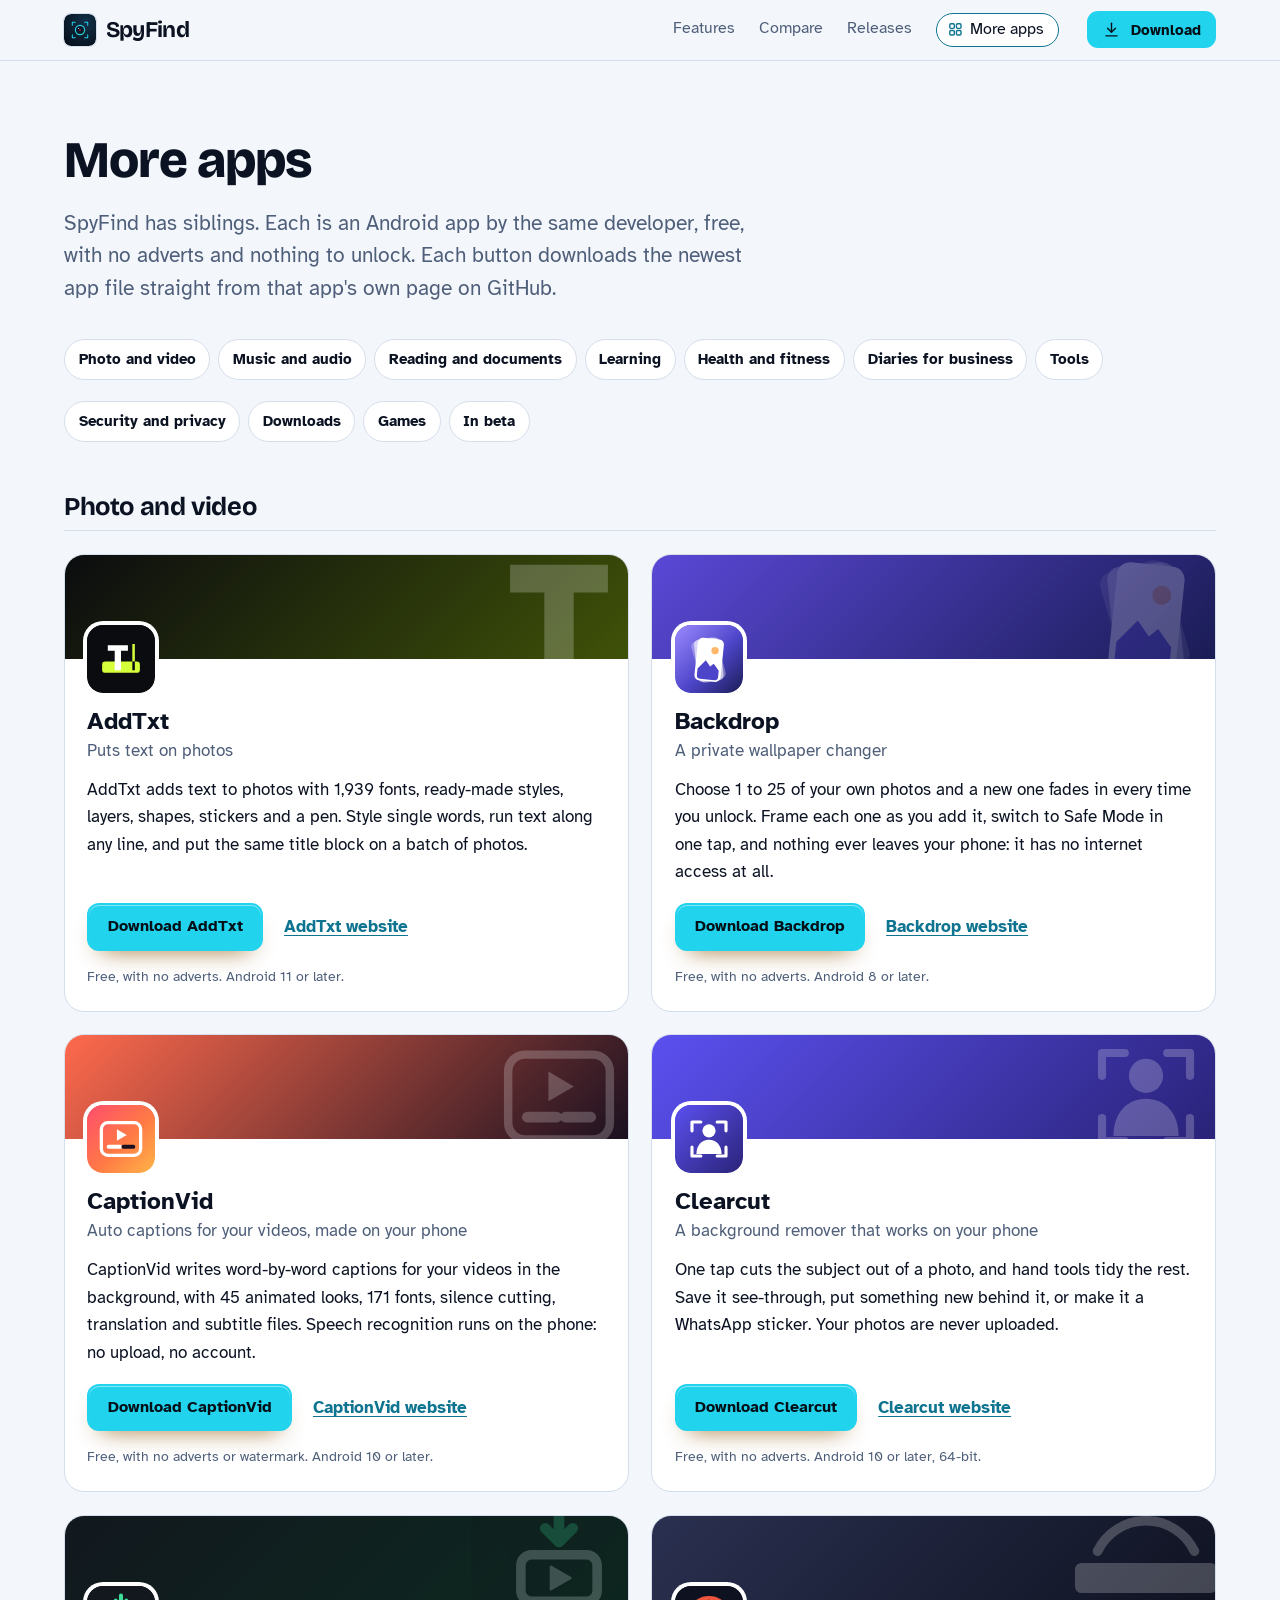
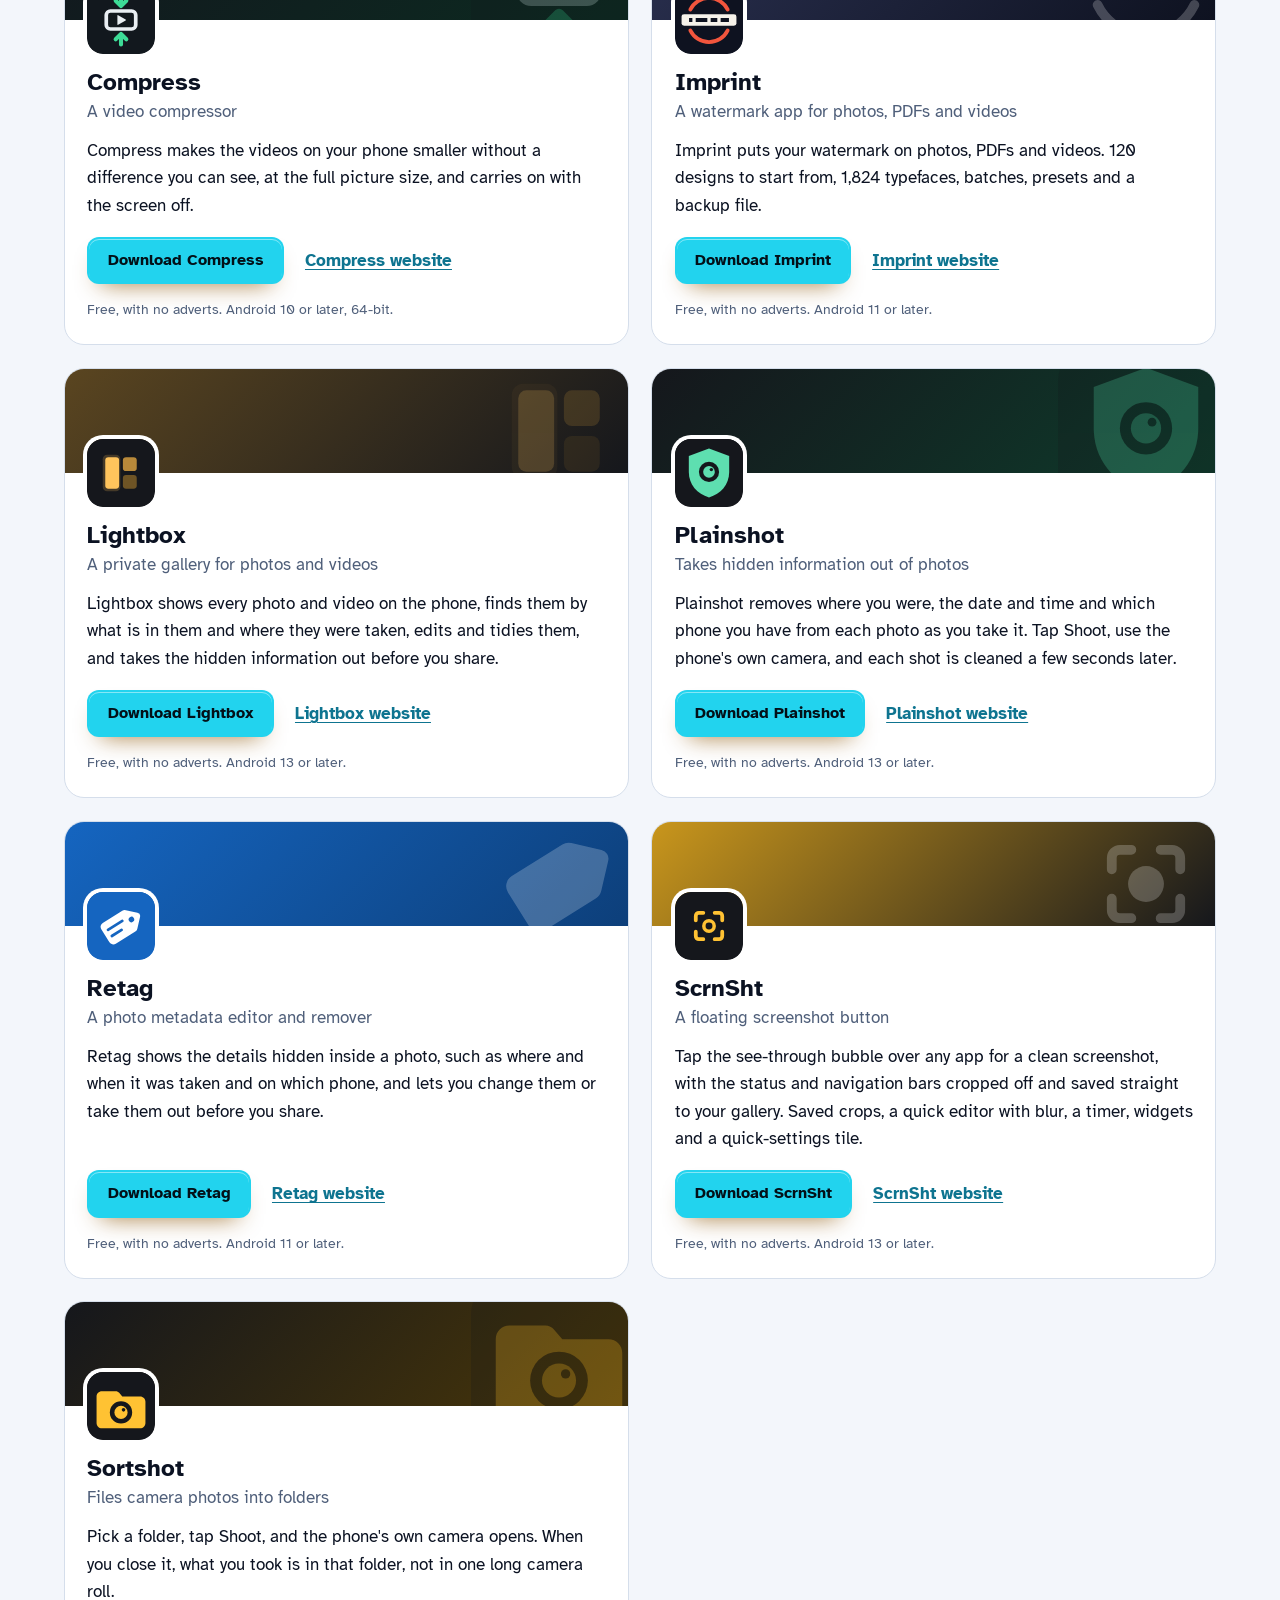
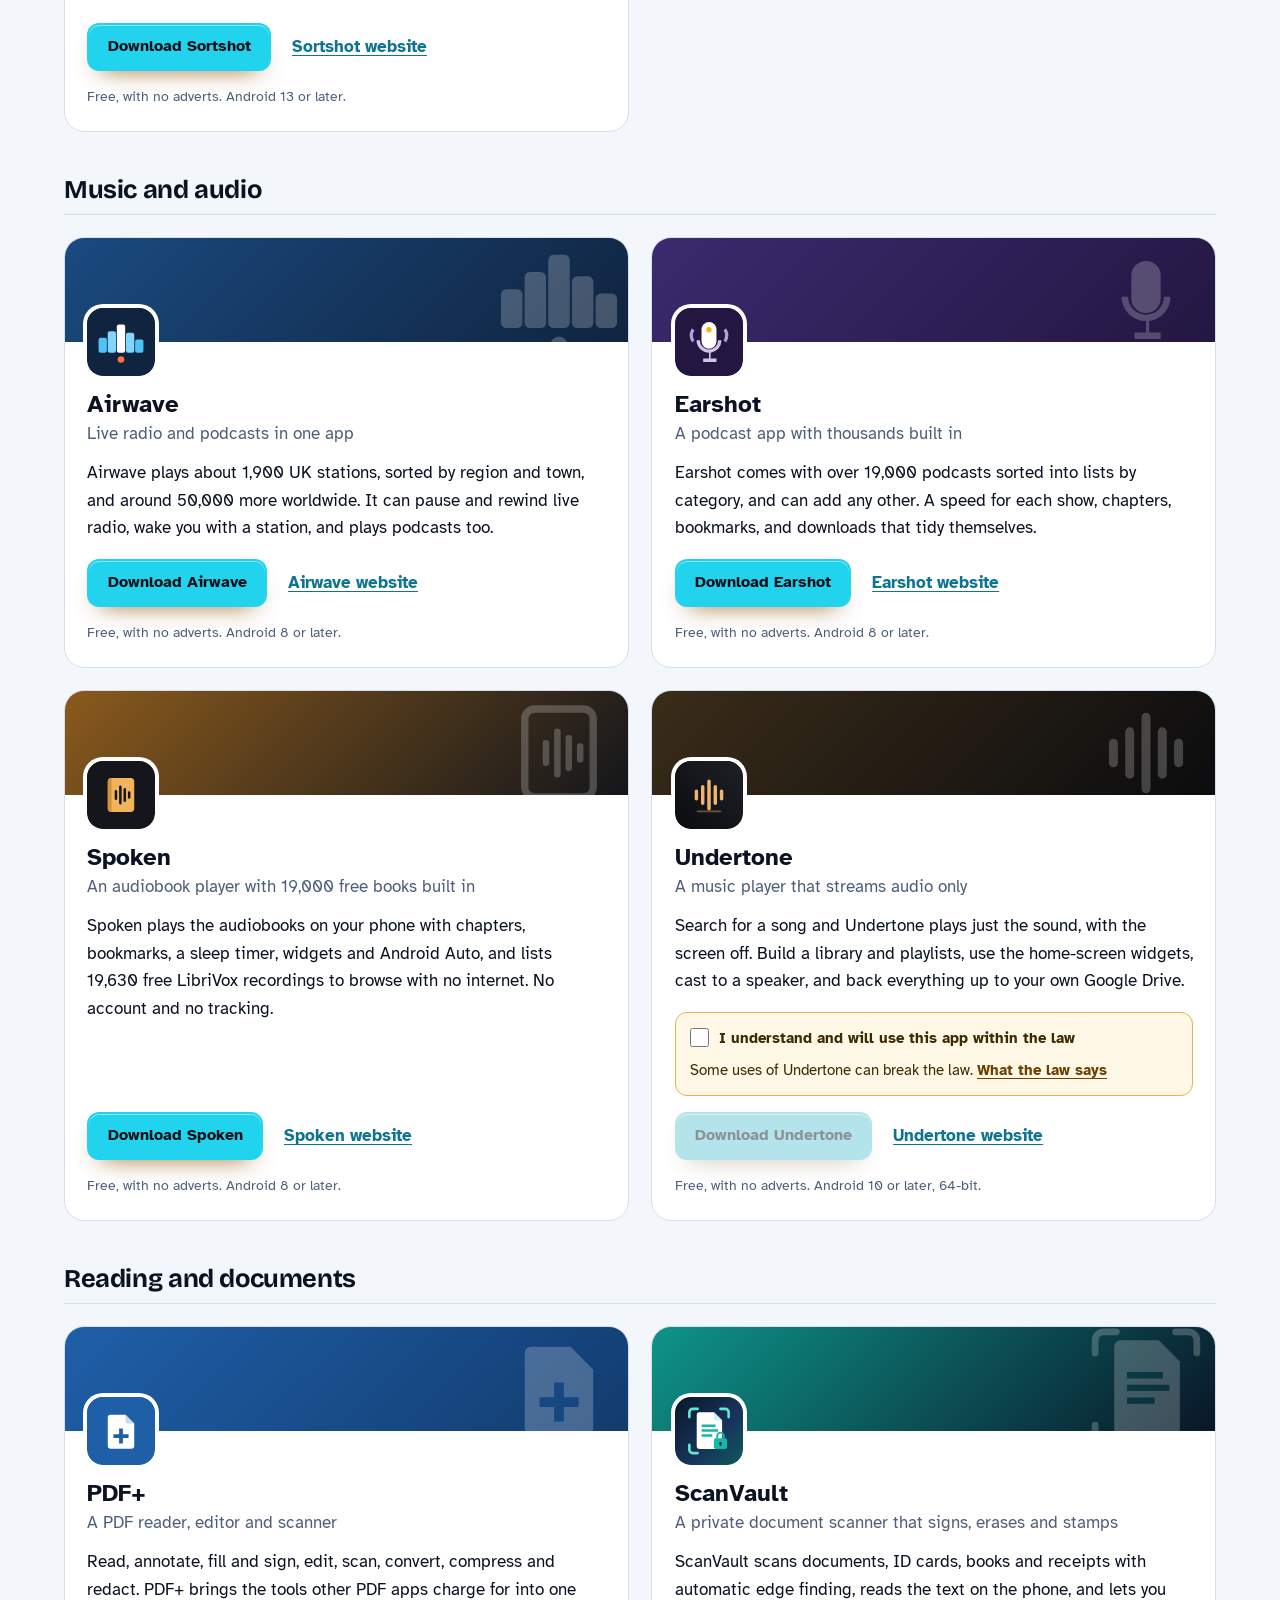
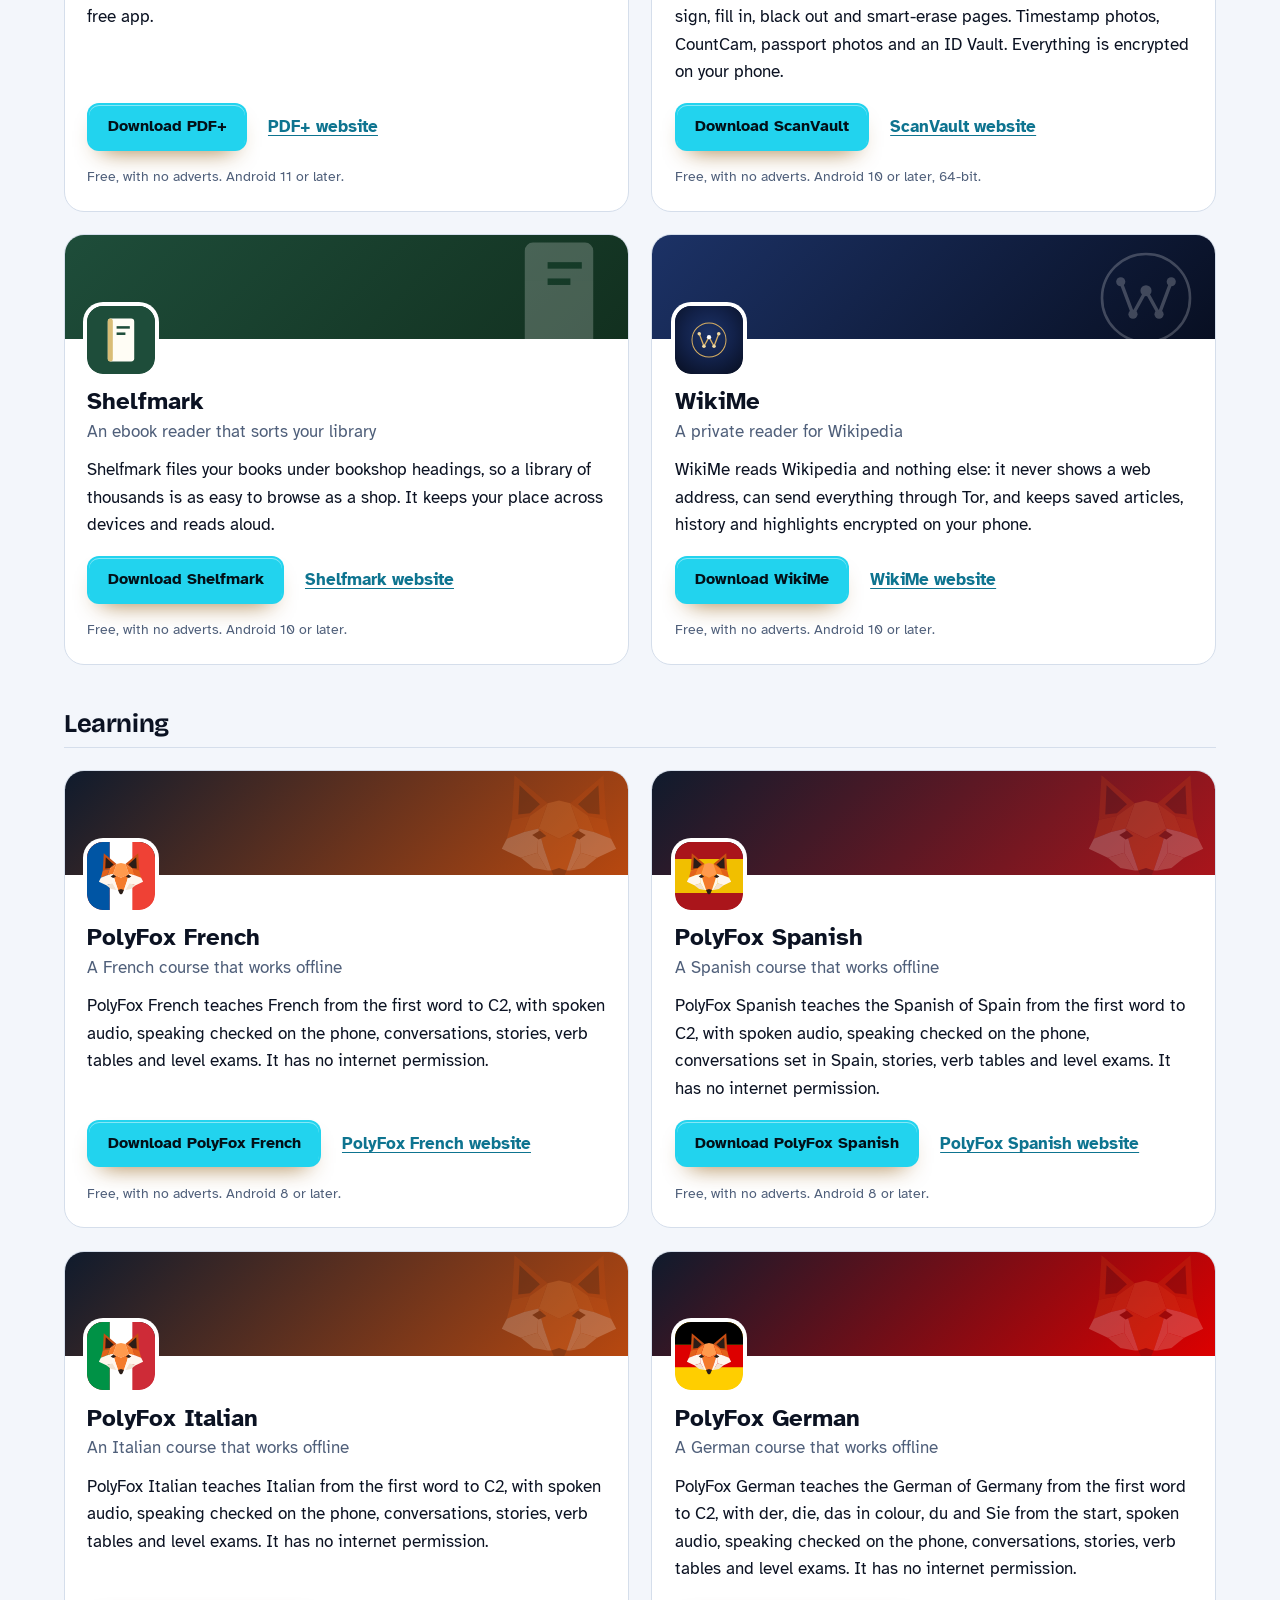
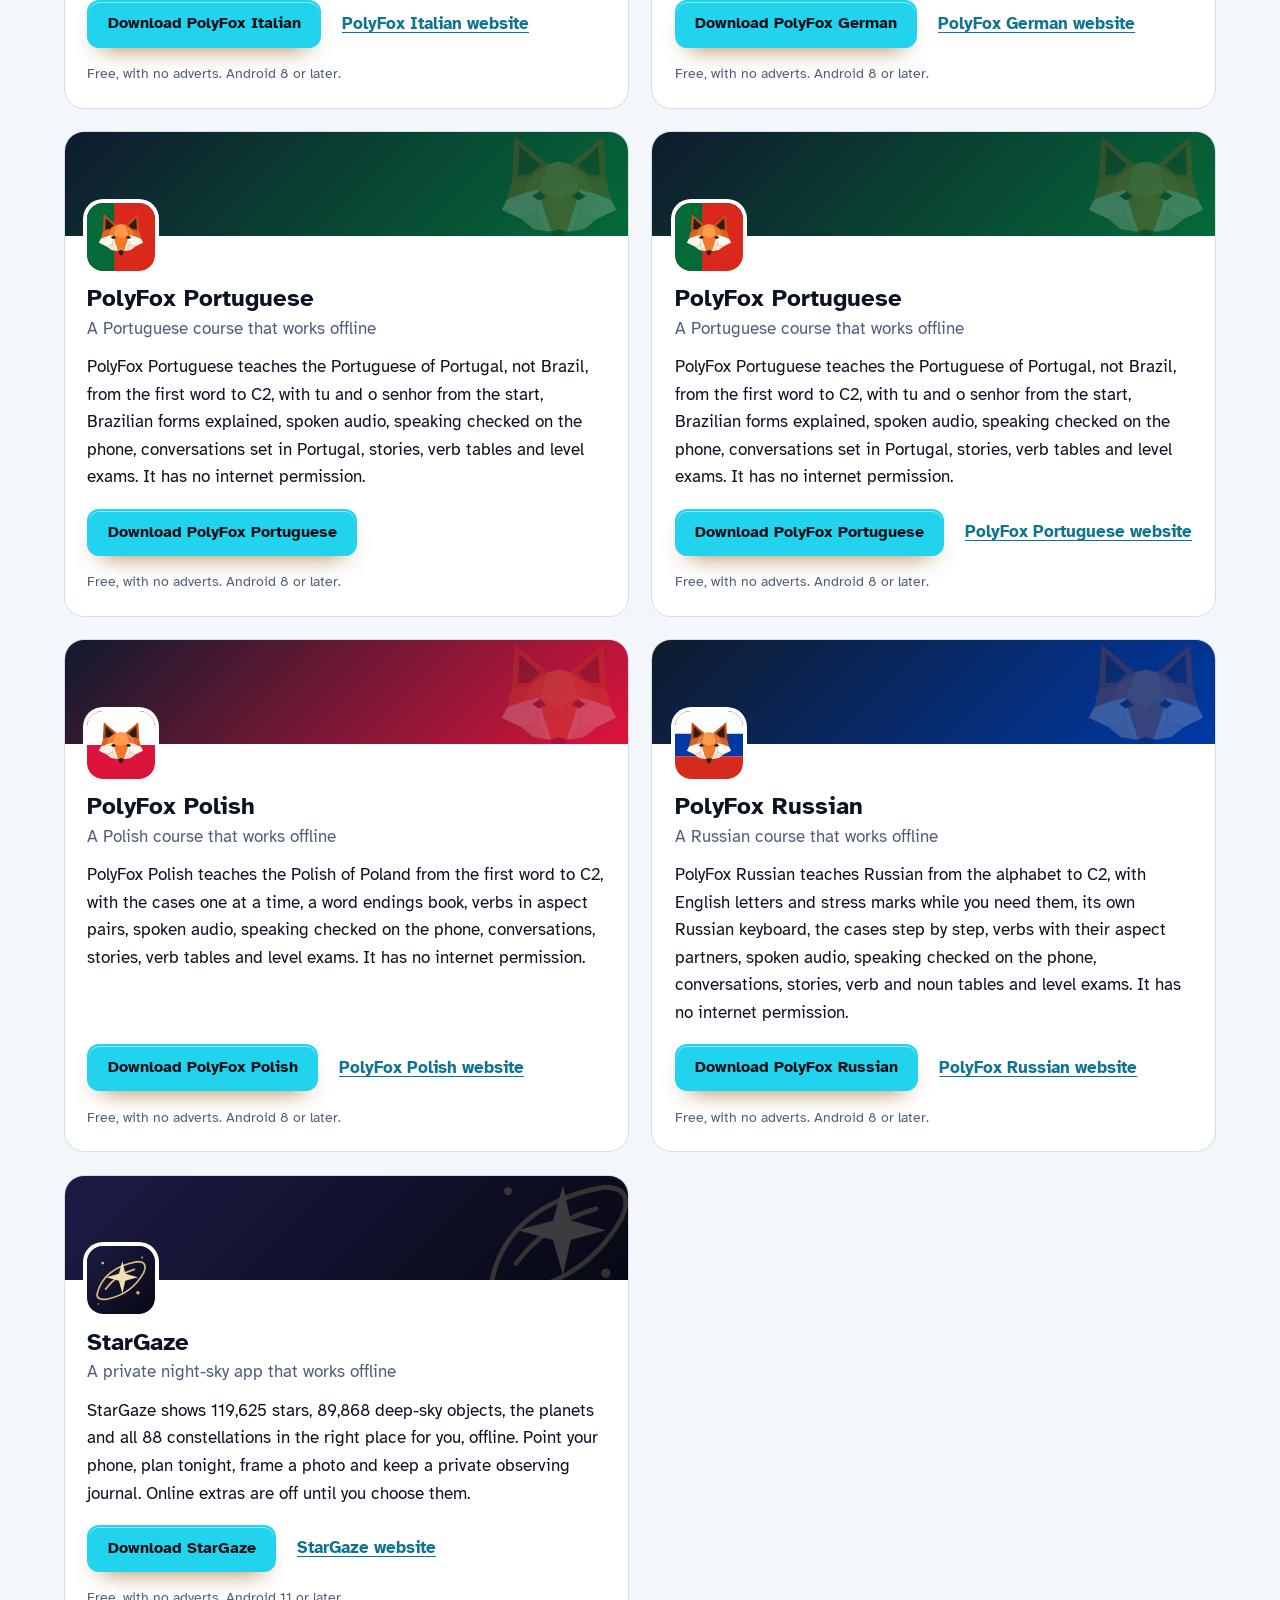
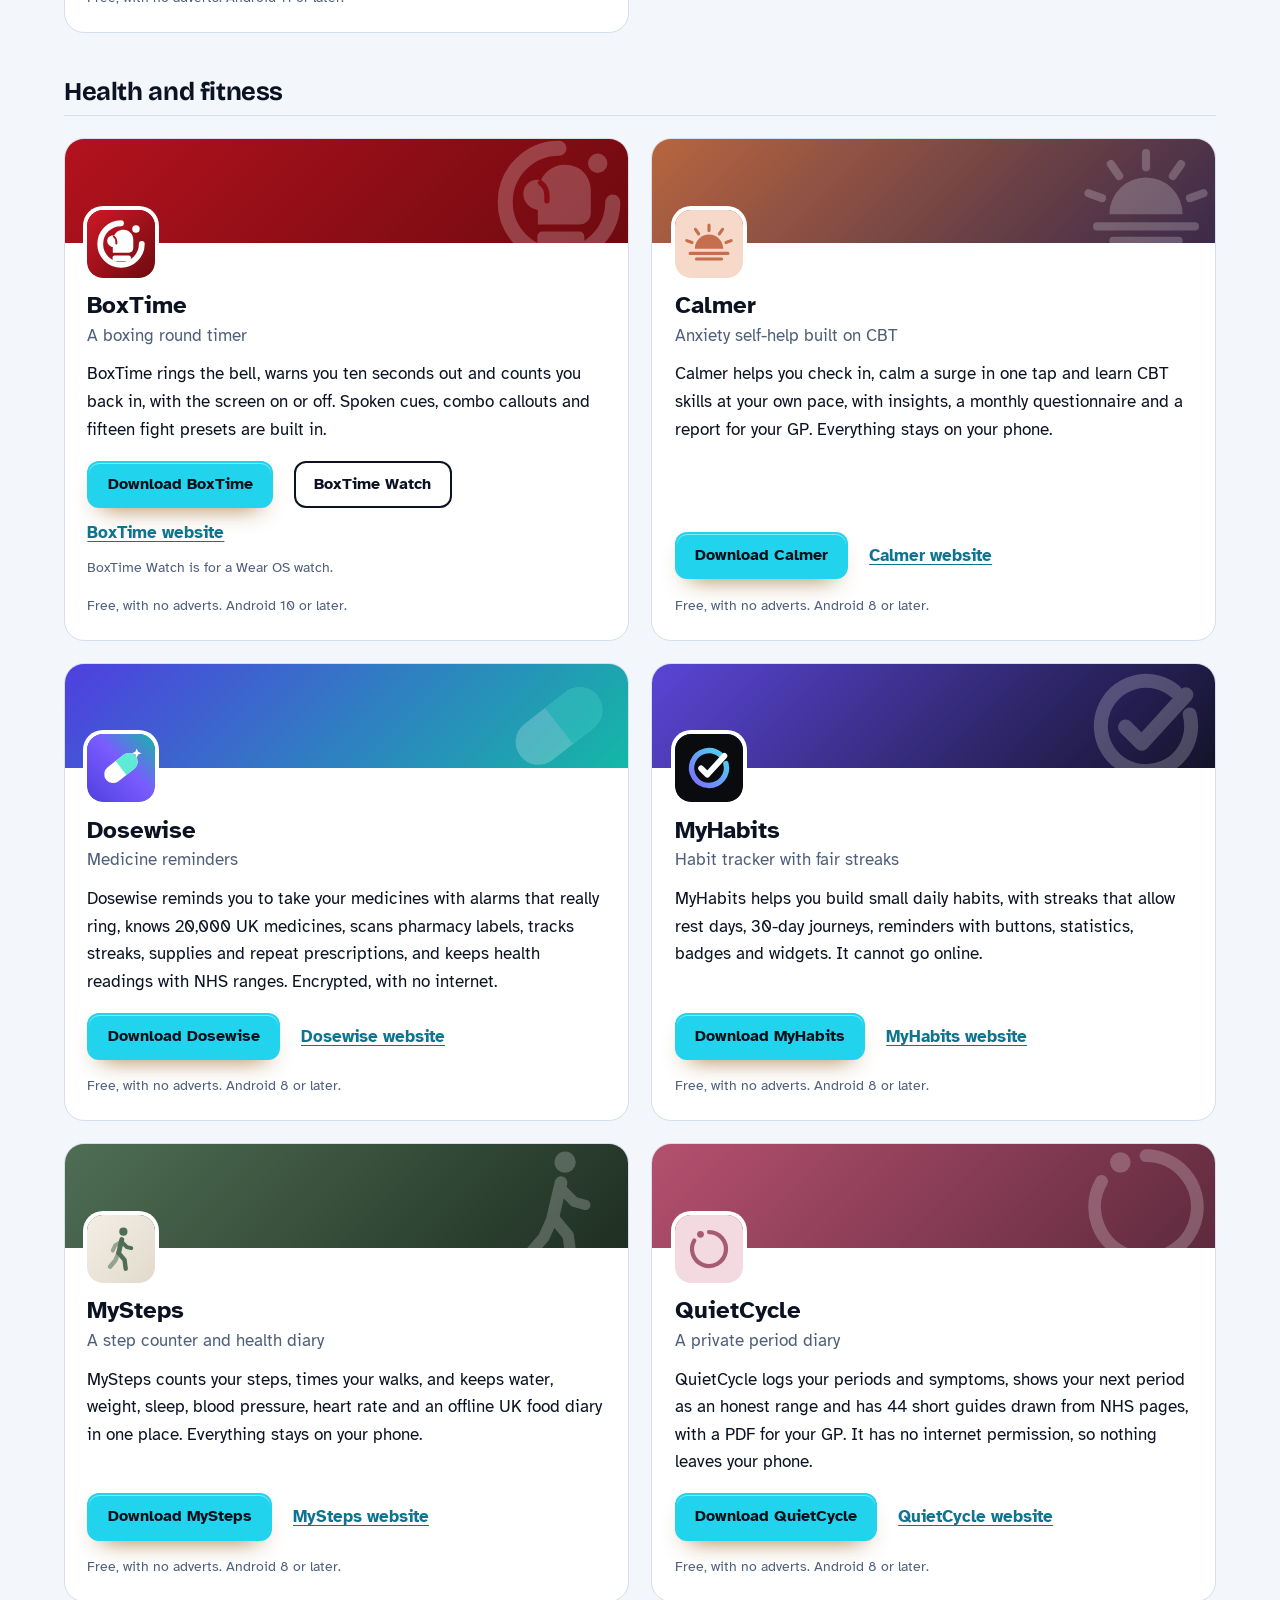
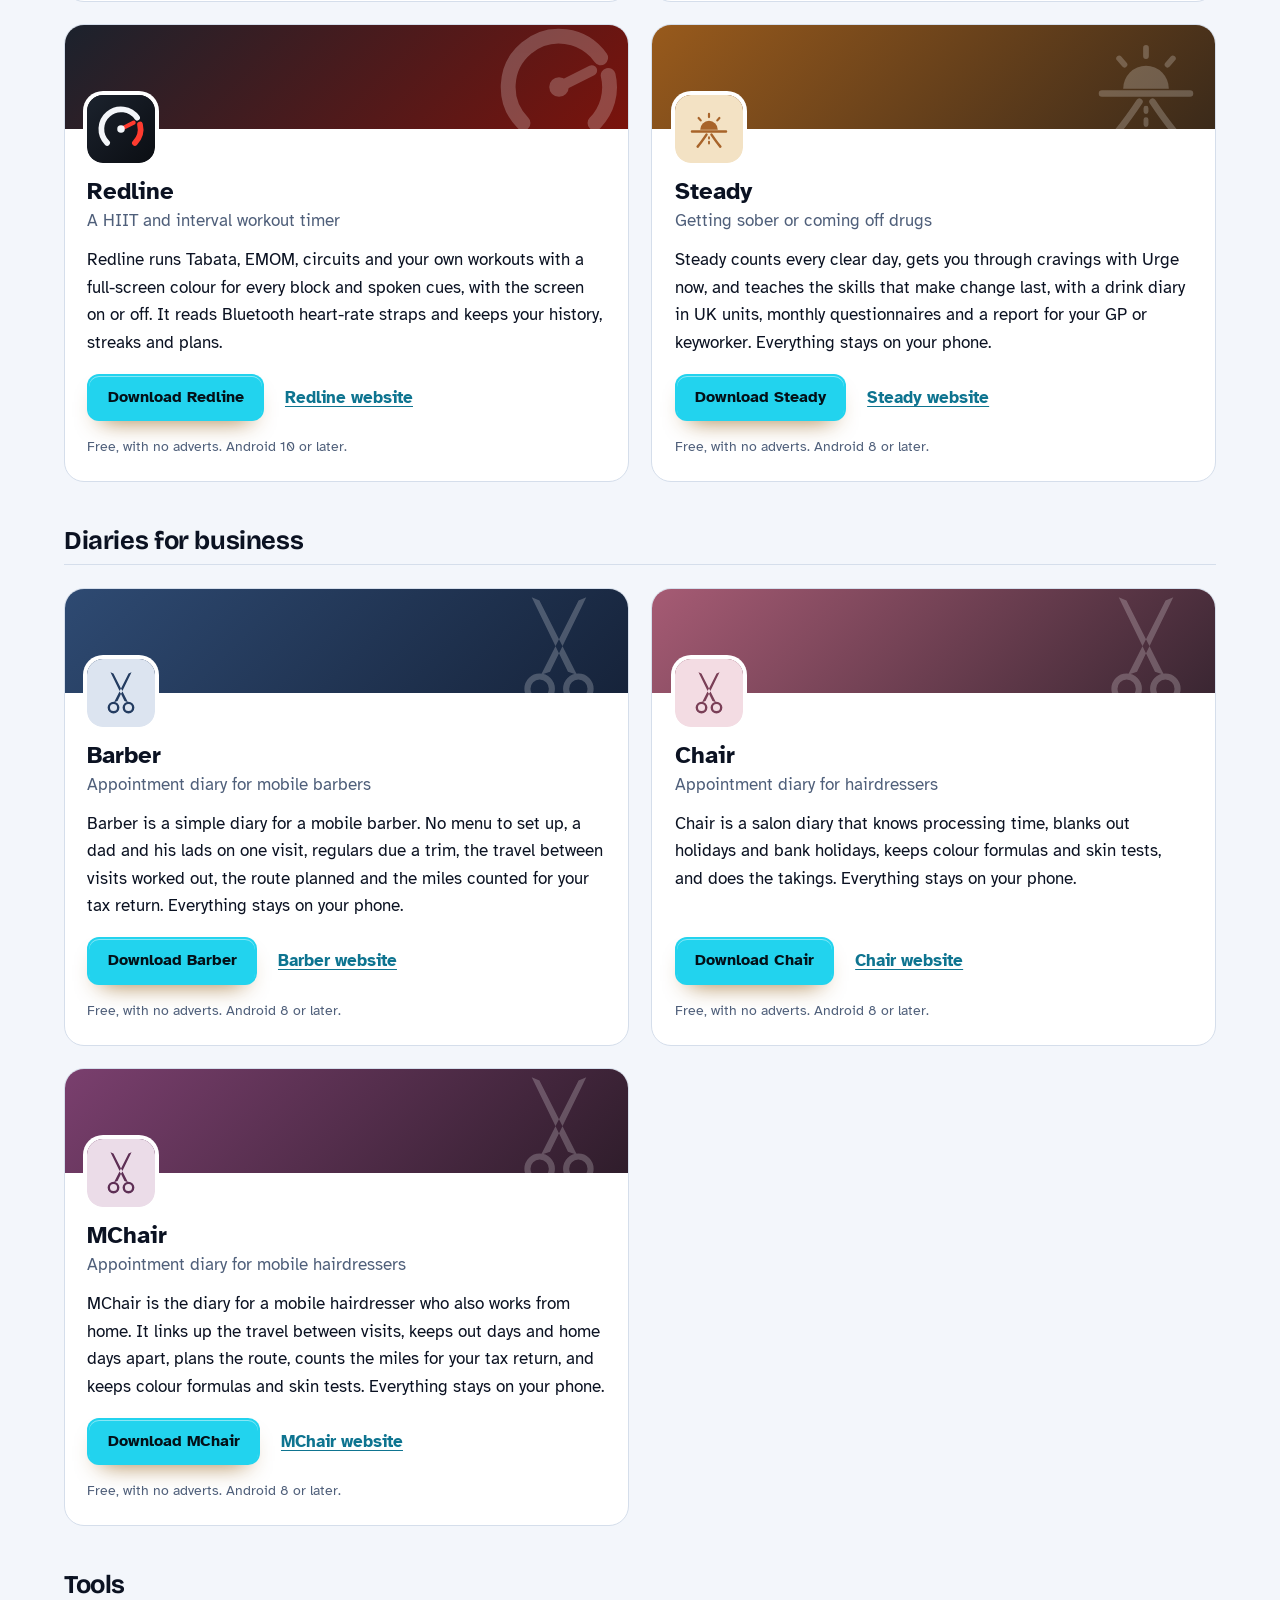
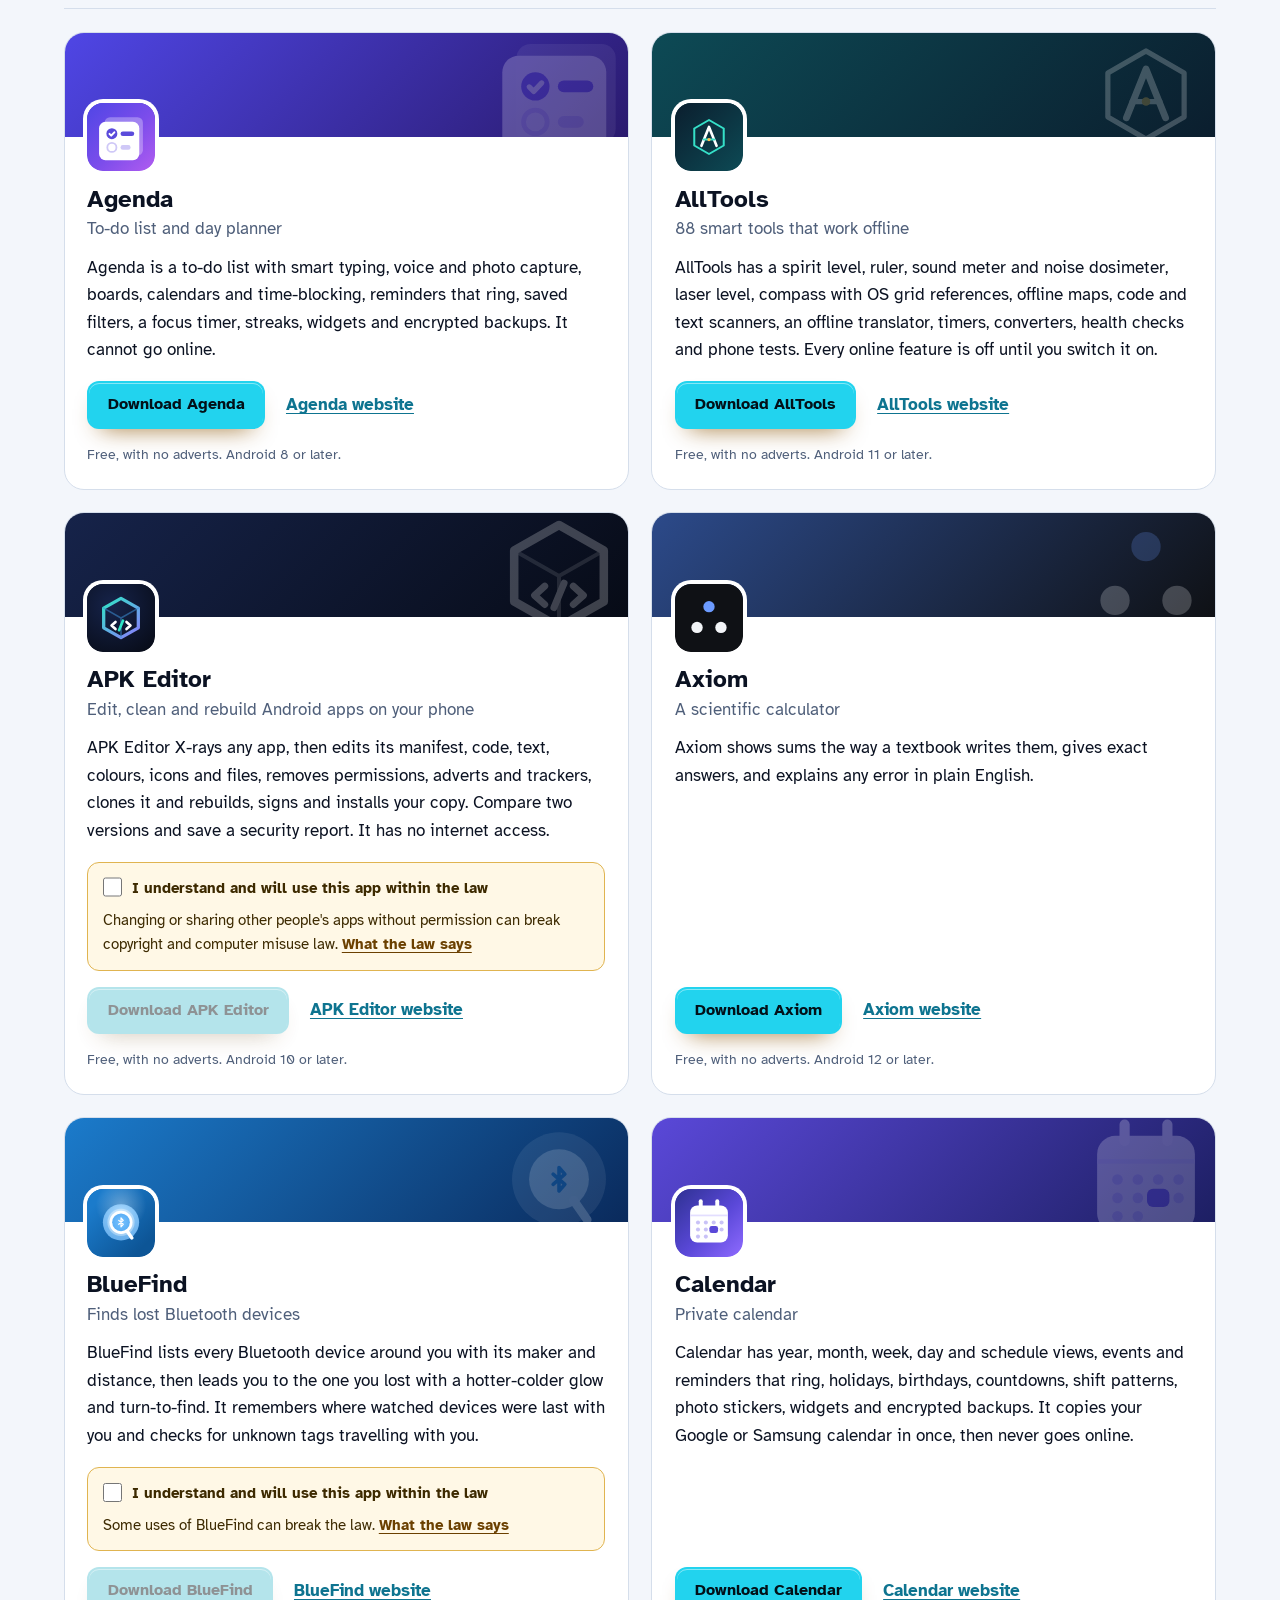
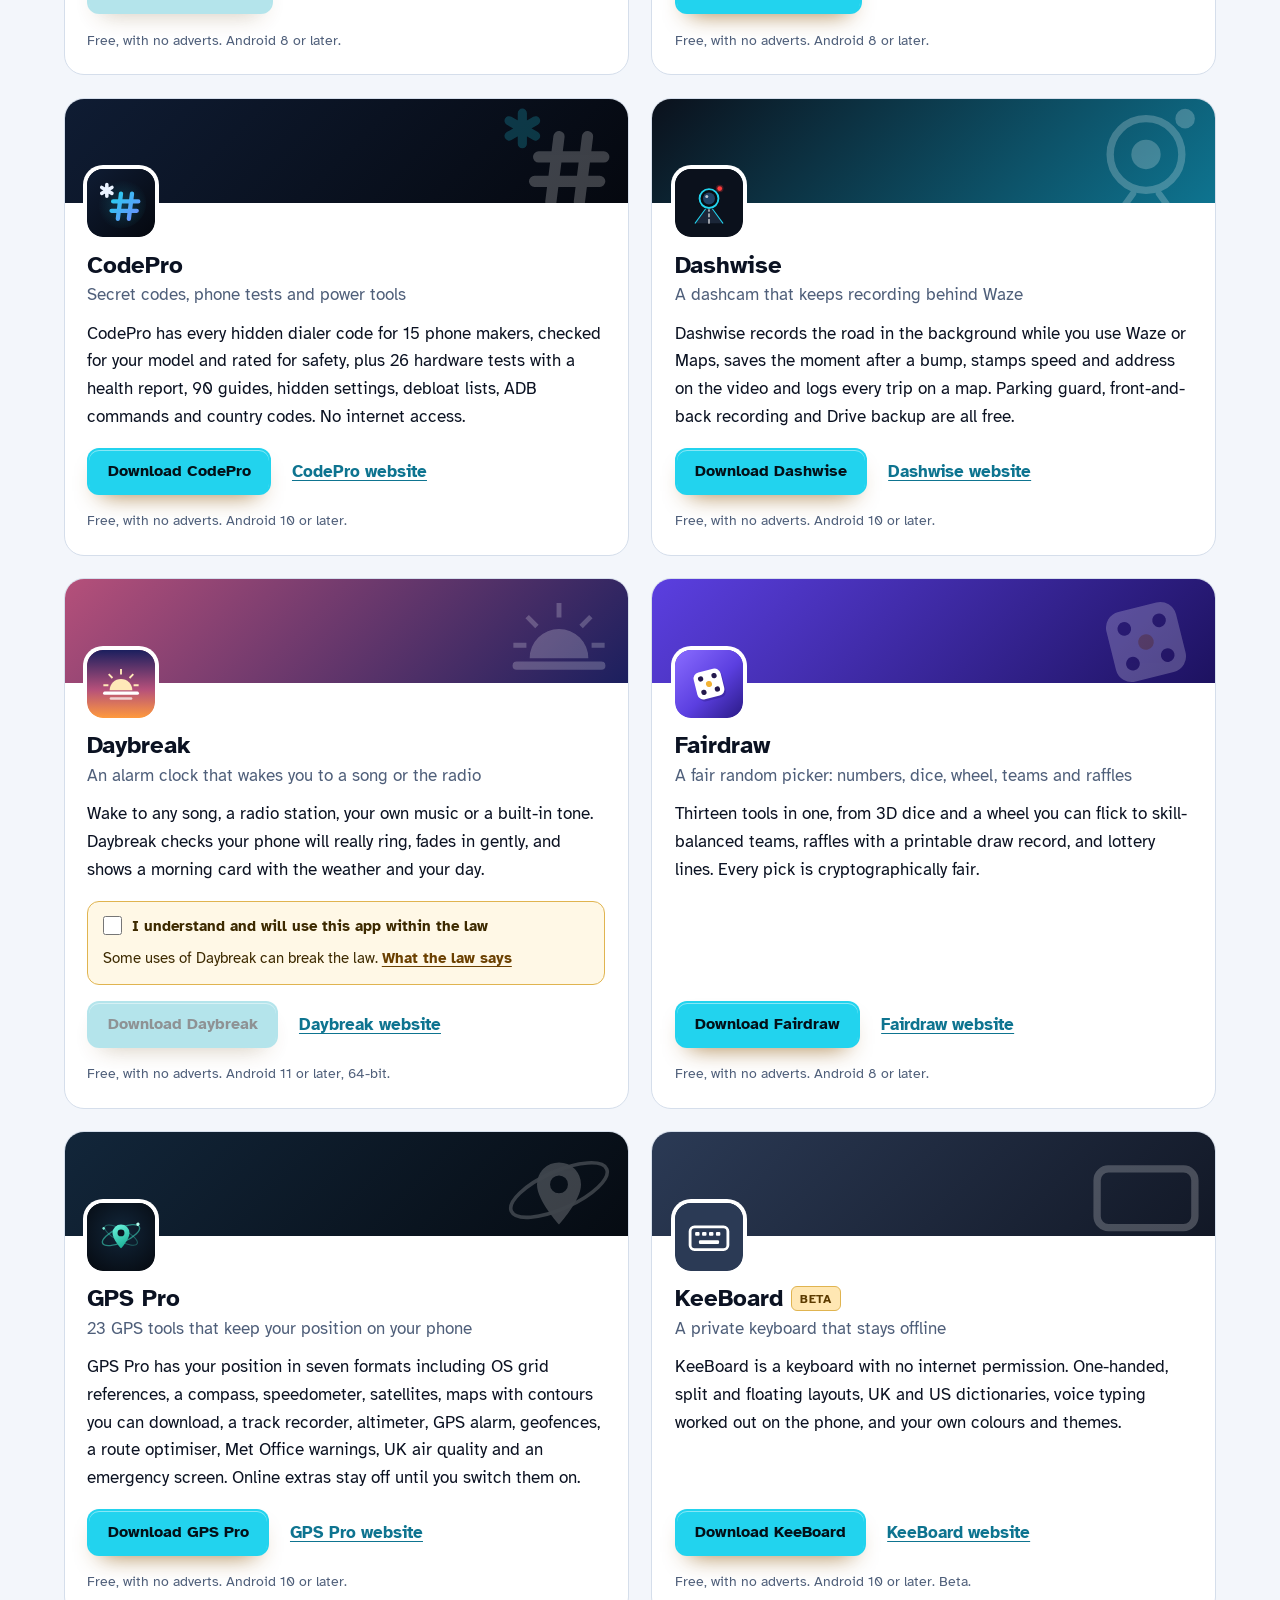
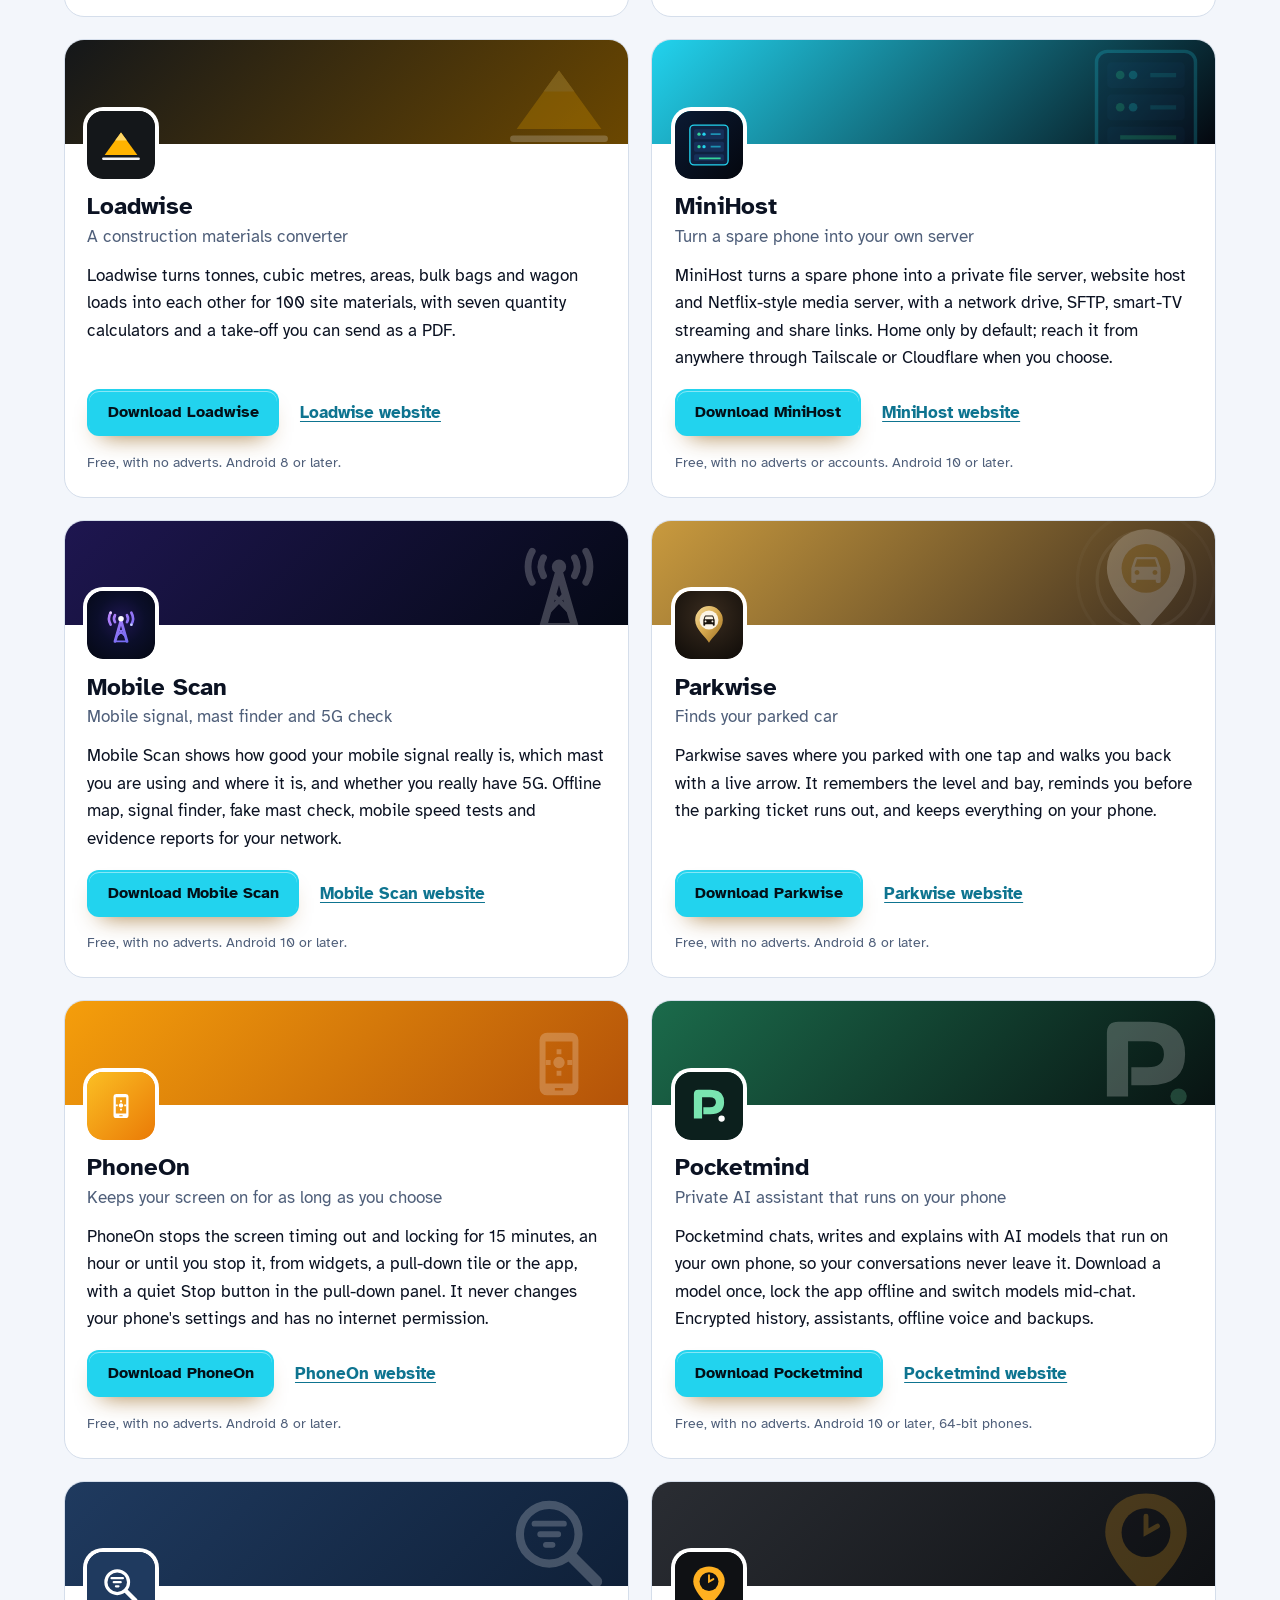
==== commit 74904fb5: "More apps: add PolyFox Portuguese" ====
--- a/more-apps.html
+++ b/more-apps.html
@@ -4,7 +4,7 @@
 <meta charset="utf-8">
 <meta name="viewport" content="width=device-width, initial-scale=1">
 <title>More apps from the maker of SpyFind</title>
-<meta name="description" content="All 95 free Android apps from the maker of SpyFind, in one list by category, each with its download and a link to its website.">
+<meta name="description" content="All 96 free Android apps from the maker of SpyFind, in one list by category, each with its download and a link to its website.">
 <meta name="author" content="Jonathan Jackson">
 <link rel="canonical" href="https://customgpter.github.io/spyfind/more-apps.html">
 <meta name="theme-color" content="#f3f6fb" media="(prefers-color-scheme: light)">
@@ -12,7 +12,7 @@
 <meta property="og:type" content="website">
 <meta property="og:site_name" content="SpyFind">
 <meta property="og:title" content="More apps from the maker of SpyFind">
-<meta property="og:description" content="All 95 free Android apps from the maker of SpyFind, in one list by category, each with its download and a link to its website.">
+<meta property="og:description" content="All 96 free Android apps from the maker of SpyFind, in one list by category, each with its download and a link to its website.">
 <meta property="og:url" content="https://customgpter.github.io/spyfind/more-apps.html">
 <meta property="og:image" content="https://customgpter.github.io/spyfind/assets/og.png">
 <meta property="og:image:width" content="1200">
@@ -26,7 +26,7 @@
 <link rel="preload" href="./assets/fonts/atkinson-hyperlegible-latin-400-normal.woff2" as="font" type="font/woff2" crossorigin>
 <link rel="stylesheet" href="./assets/site.css?v=1">
 <link rel="stylesheet" href="./assets/house.css?v=1">
-<script type="application/ld+json">{"@context":"https://schema.org","@type":"ItemList","name":"Apps from the maker of SpyFind","url":"https://customgpter.github.io/spyfind/more-apps.html","itemListElement":[{"@type":"ListItem","position":1,"name":"AddTxt","url":"https://customgpter.github.io/addtxt/"},{"@type":"ListItem","position":2,"name":"Backdrop","url":"https://customgpter.github.io/backdrop/"},{"@type":"ListItem","position":3,"name":"CaptionVid","url":"https://customgpter.github.io/captionvid/"},{"@type":"ListItem","position":4,"name":"Clearcut","url":"https://customgpter.github.io/clearcut/"},{"@type":"ListItem","position":5,"name":"Compress","url":"https://customgpter.github.io/compress/"},{"@type":"ListItem","position":6,"name":"Imprint","url":"https://customgpter.github.io/imprint/"},{"@type":"ListItem","position":7,"name":"Lightbox","url":"https://customgpter.github.io/lightbox/"},{"@type":"ListItem","position":8,"name":"Plainshot","url":"https://customgpter.github.io/plainshot/"},{"@type":"ListItem","position":9,"name":"Retag","url":"https://customgpter.github.io/retag/"},{"@type":"ListItem","position":10,"name":"ScrnSht","url":"https://customgpter.github.io/scrnsht/"},{"@type":"ListItem","position":11,"name":"Sortshot","url":"https://customgpter.github.io/sortshot/"},{"@type":"ListItem","position":12,"name":"Airwave","url":"https://customgpter.github.io/airwave/"},{"@type":"ListItem","position":13,"name":"Earshot","url":"https://customgpter.github.io/earshot/"},{"@type":"ListItem","position":14,"name":"Spoken","url":"https://customgpter.github.io/spoken/"},{"@type":"ListItem","position":15,"name":"Undertone","url":"https://customgpter.github.io/undertone/"},{"@type":"ListItem","position":16,"name":"PDF+","url":"https://customgpter.github.io/pdfplus/"},{"@type":"ListItem","position":17,"name":"ScanVault","url":"https://customgpter.github.io/scanvault/"},{"@type":"ListItem","position":18,"name":"Shelfmark","url":"https://customgpter.github.io/shelfmark/"},{"@type":"ListItem","position":19,"name":"WikiMe","url":"https://customgpter.github.io/wikime/"},{"@type":"ListItem","position":20,"name":"PolyFox French","url":"https://customgpter.github.io/polyfox/"},{"@type":"ListItem","position":21,"name":"PolyFox German","url":"https://customgpter.github.io/polyfox-german/"},{"@type":"ListItem","position":22,"name":"PolyFox Polish","url":"https://customgpter.github.io/polyfox-polish/"},{"@type":"ListItem","position":23,"name":"PolyFox Russian","url":"https://customgpter.github.io/polyfox-russian/"},{"@type":"ListItem","position":24,"name":"StarGaze","url":"https://customgpter.github.io/stargaze/"},{"@type":"ListItem","position":25,"name":"BoxTime","url":"https://customgpter.github.io/boxtime/"},{"@type":"ListItem","position":26,"name":"Calmer","url":"https://customgpter.github.io/calmer/"},{"@type":"ListItem","position":27,"name":"Dosewise","url":"https://customgpter.github.io/dosewise/"},{"@type":"ListItem","position":28,"name":"MyHabits","url":"https://customgpter.github.io/myhabits/"},{"@type":"ListItem","position":29,"name":"MySteps","url":"https://customgpter.github.io/mysteps/"},{"@type":"ListItem","position":30,"name":"QuietCycle","url":"https://customgpter.github.io/quietcycle/"},{"@type":"ListItem","position":31,"name":"Redline","url":"https://customgpter.github.io/redline/"},{"@type":"ListItem","position":32,"name":"Steady","url":"https://customgpter.github.io/steady/"},{"@type":"ListItem","position":33,"name":"Barber","url":"https://customgpter.github.io/barber/"},{"@type":"ListItem","position":34,"name":"Chair","url":"https://customgpter.github.io/chair/"},{"@type":"ListItem","position":35,"name":"MChair","url":"https://customgpter.github.io/mchair/"},{"@type":"ListItem","position":36,"name":"Agenda","url":"https://customgpter.github.io/agenda/"},{"@type":"ListItem","position":37,"name":"AllTools","url":"https://customgpter.github.io/alltools/"},{"@type":"ListItem","position":38,"name":"APK Editor","url":"https://customgpter.github.io/apkeditor/"},{"@type":"ListItem","position":39,"name":"Axiom","url":"https://customgpter.github.io/axiom/"},{"@type":"ListItem","position":40,"name":"BlueFind","url":"https://customgpter.github.io/bluefind/"},{"@type":"ListItem","position":41,"name":"Calendar","url":"https://customgpter.github.io/calendar/"},{"@type":"ListItem","position":42,"name":"CodePro","url":"https://customgpter.github.io/codepro/"},{"@type":"ListItem","position":43,"name":"Dashwise","url":"https://customgpter.github.io/dashwise/"},{"@type":"ListItem","position":44,"name":"Daybreak","url":"https://customgpter.github.io/daybreak/"},{"@type":"ListItem","position":45,"name":"Fairdraw","url":"https://customgpter.github.io/fairdraw/"},{"@type":"ListItem","position":46,"name":"GPS Pro","url":"https://customgpter.github.io/gpspro/"},{"@type":"ListItem","position":47,"name":"KeeBoard","url":"https://customgpter.github.io/keeboard/"},{"@type":"ListItem","position":48,"name":"Loadwise","url":"https://customgpter.github.io/loadwise/"},{"@type":"ListItem","position":49,"name":"MiniHost","url":"https://customgpter.github.io/minihost/"},{"@type":"ListItem","position":50,"name":"Mobile Scan","url":"https://customgpter.github.io/mobilescan/"},{"@type":"ListItem","position":51,"name":"Parkwise","url":"https://customgpter.github.io/parkwise/"},{"@type":"ListItem","position":52,"name":"Pocketmind","url":"https://customgpter.github.io/pocketmind/"},{"@type":"ListItem","position":53,"name":"Refine","url":"https://customgpter.github.io/refine/"},{"@type":"ListItem","position":54,"name":"Shiftwise","url":"https://customgpter.github.io/shiftwise/"},{"@type":"ListItem","position":55,"name":"SimpleCalc","url":"https://customgpter.github.io/simplecalc/"},{"@type":"ListItem","position":56,"name":"Skyline","url":"https://customgpter.github.io/skyline/"},{"@type":"ListItem","position":57,"name":"Slipway","url":"https://customgpter.github.io/slipway/"},{"@type":"ListItem","position":58,"name":"Tagger","url":"https://customgpter.github.io/tagger/"},{"@type":"ListItem","position":59,"name":"TotalClean","url":"https://customgpter.github.io/totalclean/"},{"@type":"ListItem","position":60,"name":"TVLink","url":"https://customgpter.github.io/tvlink/"},{"@type":"ListItem","position":61,"name":"Unbox","url":"https://customgpter.github.io/unbox/"},{"@type":"ListItem","position":62,"name":"WhatsKeep","url":"https://customgpter.github.io/whatskeep/"},{"@type":"ListItem","position":63,"name":"WiFi Scan","url":"https://customgpter.github.io/wifiscan/"},{"@type":"ListItem","position":64,"name":"Auditly","url":"https://customgpter.github.io/auditly/"},{"@type":"ListItem","position":65,"name":"Backchannel","url":"https://customgpter.github.io/backchannel/"},{"@type":"ListItem","position":66,"name":"ENotes","url":"https://customgpter.github.io/enotes/"},{"@type":"ListItem","position":67,"name":"FindMe","url":"https://customgpter.github.io/findme/"},{"@type":"ListItem","position":68,"name":"iLock","url":"https://customgpter.github.io/ilock/"},{"@type":"ListItem","position":69,"name":"ImSafe","url":"https://customgpter.github.io/imsafe/"},{"@type":"ListItem","position":70,"name":"IShred","url":"https://customgpter.github.io/ishred/"},{"@type":"ListItem","position":71,"name":"LockBox","url":"https://customgpter.github.io/lockbox/"},{"@type":"ListItem","position":72,"name":"PassVault","url":"https://customgpter.github.io/passvault/"},{"@type":"ListItem","position":73,"name":"SpyFind","url":"https://customgpter.github.io/spyfind/"},{"@type":"ListItem","position":74,"name":"TextWipe","url":"https://customgpter.github.io/textwipe/"},{"@type":"ListItem","position":75,"name":"Tracewire","url":"https://customgpter.github.io/tracewire/"},{"@type":"ListItem","position":76,"name":"Vigil","url":"https://customgpter.github.io/vigil/"},{"@type":"ListItem","position":77,"name":"Grab","url":"https://customgpter.github.io/grab/"},{"@type":"ListItem","position":78,"name":"Swarm","url":"https://customgpter.github.io/swarm/"},{"@type":"ListItem","position":79,"name":"Plane Games","url":"https://customgpter.github.io/plane-games/"},{"@type":"ListItem","position":80,"name":"Ninefold","url":"https://customgpter.github.io/ninefold/"},{"@type":"ListItem","position":81,"name":"Cubewise","url":"https://customgpter.github.io/cubewise/"},{"@type":"ListItem","position":82,"name":"Tilewise","url":"https://customgpter.github.io/tilewise/"},{"@type":"ListItem","position":83,"name":"Letterwise","url":"https://customgpter.github.io/letterwise/"},{"@type":"ListItem","position":84,"name":"Kingside","url":"https://customgpter.github.io/kingside/"},{"@type":"ListItem","position":85,"name":"Deckhand","url":"https://customgpter.github.io/deckhand/"},{"@type":"ListItem","position":86,"name":"SNESForge","url":"https://customgpter.github.io/snesforge/"},{"@type":"ListItem","position":87,"name":"Fame Boy","url":"https://customgpter.github.io/fameboy/"},{"@type":"ListItem","position":88,"name":"PSPPro","url":"https://customgpter.github.io/psppro/"},{"@type":"ListItem","position":89,"name":"MegaGen","url":"https://customgpter.github.io/megagen/"},{"@type":"ListItem","position":90,"name":"QVR","url":"https://customgpter.github.io/qvr/"},{"@type":"ListItem","position":91,"name":"QVR Watch","url":"https://customgpter.github.io/qvr-watch/"},{"@type":"ListItem","position":92,"name":"QVRLite","url":"https://customgpter.github.io/qvrlite/"},{"@type":"ListItem","position":93,"name":"Onionz","url":"https://customgpter.github.io/onionz/"},{"@type":"ListItem","position":94,"name":"OnionzWeb","url":"https://customgpter.github.io/onionzweb/"}]}</script>
+<script type="application/ld+json">{"@context":"https://schema.org","@type":"ItemList","name":"Apps from the maker of SpyFind","url":"https://customgpter.github.io/spyfind/more-apps.html","itemListElement":[{"@type":"ListItem","position":1,"name":"AddTxt","url":"https://customgpter.github.io/addtxt/"},{"@type":"ListItem","position":2,"name":"Backdrop","url":"https://customgpter.github.io/backdrop/"},{"@type":"ListItem","position":3,"name":"CaptionVid","url":"https://customgpter.github.io/captionvid/"},{"@type":"ListItem","position":4,"name":"Clearcut","url":"https://customgpter.github.io/clearcut/"},{"@type":"ListItem","position":5,"name":"Compress","url":"https://customgpter.github.io/compress/"},{"@type":"ListItem","position":6,"name":"Imprint","url":"https://customgpter.github.io/imprint/"},{"@type":"ListItem","position":7,"name":"Lightbox","url":"https://customgpter.github.io/lightbox/"},{"@type":"ListItem","position":8,"name":"Plainshot","url":"https://customgpter.github.io/plainshot/"},{"@type":"ListItem","position":9,"name":"Retag","url":"https://customgpter.github.io/retag/"},{"@type":"ListItem","position":10,"name":"ScrnSht","url":"https://customgpter.github.io/scrnsht/"},{"@type":"ListItem","position":11,"name":"Sortshot","url":"https://customgpter.github.io/sortshot/"},{"@type":"ListItem","position":12,"name":"Airwave","url":"https://customgpter.github.io/airwave/"},{"@type":"ListItem","position":13,"name":"Earshot","url":"https://customgpter.github.io/earshot/"},{"@type":"ListItem","position":14,"name":"Spoken","url":"https://customgpter.github.io/spoken/"},{"@type":"ListItem","position":15,"name":"Undertone","url":"https://customgpter.github.io/undertone/"},{"@type":"ListItem","position":16,"name":"PDF+","url":"https://customgpter.github.io/pdfplus/"},{"@type":"ListItem","position":17,"name":"ScanVault","url":"https://customgpter.github.io/scanvault/"},{"@type":"ListItem","position":18,"name":"Shelfmark","url":"https://customgpter.github.io/shelfmark/"},{"@type":"ListItem","position":19,"name":"WikiMe","url":"https://customgpter.github.io/wikime/"},{"@type":"ListItem","position":20,"name":"PolyFox French","url":"https://customgpter.github.io/polyfox/"},{"@type":"ListItem","position":21,"name":"PolyFox German","url":"https://customgpter.github.io/polyfox-german/"},{"@type":"ListItem","position":22,"name":"PolyFox Portuguese","url":"https://customgpter.github.io/polyfox-portuguese/"},{"@type":"ListItem","position":23,"name":"PolyFox Polish","url":"https://customgpter.github.io/polyfox-polish/"},{"@type":"ListItem","position":24,"name":"PolyFox Russian","url":"https://customgpter.github.io/polyfox-russian/"},{"@type":"ListItem","position":25,"name":"StarGaze","url":"https://customgpter.github.io/stargaze/"},{"@type":"ListItem","position":26,"name":"BoxTime","url":"https://customgpter.github.io/boxtime/"},{"@type":"ListItem","position":27,"name":"Calmer","url":"https://customgpter.github.io/calmer/"},{"@type":"ListItem","position":28,"name":"Dosewise","url":"https://customgpter.github.io/dosewise/"},{"@type":"ListItem","position":29,"name":"MyHabits","url":"https://customgpter.github.io/myhabits/"},{"@type":"ListItem","position":30,"name":"MySteps","url":"https://customgpter.github.io/mysteps/"},{"@type":"ListItem","position":31,"name":"QuietCycle","url":"https://customgpter.github.io/quietcycle/"},{"@type":"ListItem","position":32,"name":"Redline","url":"https://customgpter.github.io/redline/"},{"@type":"ListItem","position":33,"name":"Steady","url":"https://customgpter.github.io/steady/"},{"@type":"ListItem","position":34,"name":"Barber","url":"https://customgpter.github.io/barber/"},{"@type":"ListItem","position":35,"name":"Chair","url":"https://customgpter.github.io/chair/"},{"@type":"ListItem","position":36,"name":"MChair","url":"https://customgpter.github.io/mchair/"},{"@type":"ListItem","position":37,"name":"Agenda","url":"https://customgpter.github.io/agenda/"},{"@type":"ListItem","position":38,"name":"AllTools","url":"https://customgpter.github.io/alltools/"},{"@type":"ListItem","position":39,"name":"APK Editor","url":"https://customgpter.github.io/apkeditor/"},{"@type":"ListItem","position":40,"name":"Axiom","url":"https://customgpter.github.io/axiom/"},{"@type":"ListItem","position":41,"name":"BlueFind","url":"https://customgpter.github.io/bluefind/"},{"@type":"ListItem","position":42,"name":"Calendar","url":"https://customgpter.github.io/calendar/"},{"@type":"ListItem","position":43,"name":"CodePro","url":"https://customgpter.github.io/codepro/"},{"@type":"ListItem","position":44,"name":"Dashwise","url":"https://customgpter.github.io/dashwise/"},{"@type":"ListItem","position":45,"name":"Daybreak","url":"https://customgpter.github.io/daybreak/"},{"@type":"ListItem","position":46,"name":"Fairdraw","url":"https://customgpter.github.io/fairdraw/"},{"@type":"ListItem","position":47,"name":"GPS Pro","url":"https://customgpter.github.io/gpspro/"},{"@type":"ListItem","position":48,"name":"KeeBoard","url":"https://customgpter.github.io/keeboard/"},{"@type":"ListItem","position":49,"name":"Loadwise","url":"https://customgpter.github.io/loadwise/"},{"@type":"ListItem","position":50,"name":"MiniHost","url":"https://customgpter.github.io/minihost/"},{"@type":"ListItem","position":51,"name":"Mobile Scan","url":"https://customgpter.github.io/mobilescan/"},{"@type":"ListItem","position":52,"name":"Parkwise","url":"https://customgpter.github.io/parkwise/"},{"@type":"ListItem","position":53,"name":"Pocketmind","url":"https://customgpter.github.io/pocketmind/"},{"@type":"ListItem","position":54,"name":"Refine","url":"https://customgpter.github.io/refine/"},{"@type":"ListItem","position":55,"name":"Shiftwise","url":"https://customgpter.github.io/shiftwise/"},{"@type":"ListItem","position":56,"name":"SimpleCalc","url":"https://customgpter.github.io/simplecalc/"},{"@type":"ListItem","position":57,"name":"Skyline","url":"https://customgpter.github.io/skyline/"},{"@type":"ListItem","position":58,"name":"Slipway","url":"https://customgpter.github.io/slipway/"},{"@type":"ListItem","position":59,"name":"Tagger","url":"https://customgpter.github.io/tagger/"},{"@type":"ListItem","position":60,"name":"TotalClean","url":"https://customgpter.github.io/totalclean/"},{"@type":"ListItem","position":61,"name":"TVLink","url":"https://customgpter.github.io/tvlink/"},{"@type":"ListItem","position":62,"name":"Unbox","url":"https://customgpter.github.io/unbox/"},{"@type":"ListItem","position":63,"name":"WhatsKeep","url":"https://customgpter.github.io/whatskeep/"},{"@type":"ListItem","position":64,"name":"WiFi Scan","url":"https://customgpter.github.io/wifiscan/"},{"@type":"ListItem","position":65,"name":"Auditly","url":"https://customgpter.github.io/auditly/"},{"@type":"ListItem","position":66,"name":"Backchannel","url":"https://customgpter.github.io/backchannel/"},{"@type":"ListItem","position":67,"name":"ENotes","url":"https://customgpter.github.io/enotes/"},{"@type":"ListItem","position":68,"name":"FindMe","url":"https://customgpter.github.io/findme/"},{"@type":"ListItem","position":69,"name":"iLock","url":"https://customgpter.github.io/ilock/"},{"@type":"ListItem","position":70,"name":"ImSafe","url":"https://customgpter.github.io/imsafe/"},{"@type":"ListItem","position":71,"name":"IShred","url":"https://customgpter.github.io/ishred/"},{"@type":"ListItem","position":72,"name":"LockBox","url":"https://customgpter.github.io/lockbox/"},{"@type":"ListItem","position":73,"name":"PassVault","url":"https://customgpter.github.io/passvault/"},{"@type":"ListItem","position":74,"name":"SpyFind","url":"https://customgpter.github.io/spyfind/"},{"@type":"ListItem","position":75,"name":"TextWipe","url":"https://customgpter.github.io/textwipe/"},{"@type":"ListItem","position":76,"name":"Tracewire","url":"https://customgpter.github.io/tracewire/"},{"@type":"ListItem","position":77,"name":"Vigil","url":"https://customgpter.github.io/vigil/"},{"@type":"ListItem","position":78,"name":"Grab","url":"https://customgpter.github.io/grab/"},{"@type":"ListItem","position":79,"name":"Swarm","url":"https://customgpter.github.io/swarm/"},{"@type":"ListItem","position":80,"name":"Plane Games","url":"https://customgpter.github.io/plane-games/"},{"@type":"ListItem","position":81,"name":"Ninefold","url":"https://customgpter.github.io/ninefold/"},{"@type":"ListItem","position":82,"name":"Cubewise","url":"https://customgpter.github.io/cubewise/"},{"@type":"ListItem","position":83,"name":"Tilewise","url":"https://customgpter.github.io/tilewise/"},{"@type":"ListItem","position":84,"name":"Letterwise","url":"https://customgpter.github.io/letterwise/"},{"@type":"ListItem","position":85,"name":"Kingside","url":"https://customgpter.github.io/kingside/"},{"@type":"ListItem","position":86,"name":"Deckhand","url":"https://customgpter.github.io/deckhand/"},{"@type":"ListItem","position":87,"name":"SNESForge","url":"https://customgpter.github.io/snesforge/"},{"@type":"ListItem","position":88,"name":"Fame Boy","url":"https://customgpter.github.io/fameboy/"},{"@type":"ListItem","position":89,"name":"PSPPro","url":"https://customgpter.github.io/psppro/"},{"@type":"ListItem","position":90,"name":"MegaGen","url":"https://customgpter.github.io/megagen/"},{"@type":"ListItem","position":91,"name":"QVR","url":"https://customgpter.github.io/qvr/"},{"@type":"ListItem","position":92,"name":"QVR Watch","url":"https://customgpter.github.io/qvr-watch/"},{"@type":"ListItem","position":93,"name":"QVRLite","url":"https://customgpter.github.io/qvrlite/"},{"@type":"ListItem","position":94,"name":"Onionz","url":"https://customgpter.github.io/onionz/"},{"@type":"ListItem","position":95,"name":"OnionzWeb","url":"https://customgpter.github.io/onionzweb/"}]}</script>
 <link rel="stylesheet" href="./assets/apps-list.css?v=1">
 <script src="./assets/apps-list.js?v=1" defer></script>
 </head>
@@ -70,7 +70,7 @@
 <div class="mapps-group" role="group" aria-labelledby="apps-learning"><h2 class="mapps-cat" id="apps-learning">Learning</h2>
 <ul class="mapps"><li class="mapp" style="--b:#0f1b2d;--b2:#b8480f"><div class="mapp-cover" aria-hidden="true"><svg viewBox="0 0 108 108"><polygon fill="#C94E12" points="26.7,17.9 47.0,35.1 36.1,42.9 25.1,45.2"/><polygon fill="#C94E12" points="82.9,45.2 71.9,42.9 61.0,35.1 81.3,17.9"/><polygon fill="#2B1D17" points="29.8,24.1 42.3,35.8 36.1,41.3 29.0,42.1"/><polygon fill="#2B1D17" points="79.0,42.1 71.9,41.3 65.7,35.8 78.2,24.1"/><polygon fill="#FF9A4D" points="54.0,33.5 47.0,35.1 41.5,50.7 54.0,56.9"/><polygon fill="#FF9A4D" points="54.0,56.9 66.5,50.7 61.0,35.1 54.0,33.5"/><polygon fill="#F47A2A" points="47.0,35.1 36.1,42.9 32.2,53.0 41.5,50.7"/><polygon fill="#F47A2A" points="66.5,50.7 75.8,53.0 71.9,42.9 61.0,35.1"/><polygon fill="#E2611A" points="36.1,42.9 25.1,45.2 22.0,56.9 32.2,53.0"/><polygon fill="#E2611A" points="75.8,53.0 86.0,56.9 82.9,45.2 71.9,42.9"/><polygon fill="#FFF6EC" points="32.2,53.0 22.0,56.9 18.9,63.1 30.6,68.6 40.7,65.5 41.5,50.7"/><polygon fill="#FFF6EC" points="66.5,50.7 67.3,65.5 77.4,68.6 89.1,63.1 86.0,56.9 75.8,53.0"/><polygon fill="#F3E3D2" points="30.6,68.6 40.7,65.5 47.0,76.4 38.4,74.8"/><polygon fill="#F3E3D2" points="69.6,74.8 61.0,76.4 67.3,65.5 77.4,68.6"/><polygon fill="#F47A2A" points="41.5,50.7 54.0,56.9 54.0,78.0 49.3,76.4 44.6,62.4"/><polygon fill="#F47A2A" points="63.4,62.4 58.7,76.4 54.0,78.0 54.0,56.9 66.5,50.7"/><polygon fill="#FFF6EC" points="41.5,50.7 44.6,62.4 49.3,76.4 47.0,76.4 40.7,65.5"/><polygon fill="#FFF6EC" points="67.3,65.5 61.0,76.4 58.7,76.4 63.4,62.4 66.5,50.7"/><polygon fill="#2B1D17" points="49.3,76.4 54.0,74.8 58.7,76.4 56.3,81.9 54.0,83.4 51.7,81.9"/><polygon fill="#2B1D17" points="37.6,54.6 42.3,51.8 46.2,55.3 41.5,57.3"/><polygon fill="#2B1D17" points="66.5,57.3 61.8,55.3 65.7,51.8 70.4,54.6"/></svg></div><div class="mapp-body"><svg class="mapp-icon" viewBox="0 0 108 108" aria-hidden="true"><rect width="108" height="108" rx="24" fill="#EF4135"/><path fill="#FFFFFF" d="M36 0H72V108H36Z"/><path fill="#0055A4" d="M24 0H36V108H24A24 24 0 0 1 0 84V24A24 24 0 0 1 24 0Z"/><polygon fill="#C94E12" points="26.7,17.9 47.0,35.1 36.1,42.9 25.1,45.2"/><polygon fill="#C94E12" points="82.9,45.2 71.9,42.9 61.0,35.1 81.3,17.9"/><polygon fill="#2B1D17" points="29.8,24.1 42.3,35.8 36.1,41.3 29.0,42.1"/><polygon fill="#2B1D17" points="79.0,42.1 71.9,41.3 65.7,35.8 78.2,24.1"/><polygon fill="#FF9A4D" points="54.0,33.5 47.0,35.1 41.5,50.7 54.0,56.9"/><polygon fill="#FF9A4D" points="54.0,56.9 66.5,50.7 61.0,35.1 54.0,33.5"/><polygon fill="#F47A2A" points="47.0,35.1 36.1,42.9 32.2,53.0 41.5,50.7"/><polygon fill="#F47A2A" points="66.5,50.7 75.8,53.0 71.9,42.9 61.0,35.1"/><polygon fill="#E2611A" points="36.1,42.9 25.1,45.2 22.0,56.9 32.2,53.0"/><polygon fill="#E2611A" points="75.8,53.0 86.0,56.9 82.9,45.2 71.9,42.9"/><polygon fill="#FFF6EC" points="32.2,53.0 22.0,56.9 18.9,63.1 30.6,68.6 40.7,65.5 41.5,50.7"/><polygon fill="#FFF6EC" points="66.5,50.7 67.3,65.5 77.4,68.6 89.1,63.1 86.0,56.9 75.8,53.0"/><polygon fill="#F3E3D2" points="30.6,68.6 40.7,65.5 47.0,76.4 38.4,74.8"/><polygon fill="#F3E3D2" points="69.6,74.8 61.0,76.4 67.3,65.5 77.4,68.6"/><polygon fill="#F47A2A" points="41.5,50.7 54.0,56.9 54.0,78.0 49.3,76.4 44.6,62.4"/><polygon fill="#F47A2A" points="63.4,62.4 58.7,76.4 54.0,78.0 54.0,56.9 66.5,50.7"/><polygon fill="#FFF6EC" points="41.5,50.7 44.6,62.4 49.3,76.4 47.0,76.4 40.7,65.5"/><polygon fill="#FFF6EC" points="67.3,65.5 61.0,76.4 58.7,76.4 63.4,62.4 66.5,50.7"/><polygon fill="#2B1D17" points="49.3,76.4 54.0,74.8 58.7,76.4 56.3,81.9 54.0,83.4 51.7,81.9"/><polygon fill="#2B1D17" points="37.6,54.6 42.3,51.8 46.2,55.3 41.5,57.3"/><polygon fill="#2B1D17" points="66.5,57.3 61.8,55.3 65.7,51.8 70.4,54.6"/></svg><h3>PolyFox French</h3><p class="mapp-kind">A French course that works offline</p><p class="mapp-say">PolyFox French teaches French from the first word to C2, with spoken audio, speaking checked on the phone, conversations, stories, verb tables and level exams. It has no internet permission.</p><p class="mapp-go"><a class="button" href="https://github.com/CustomGPTer/polyfox/releases/latest/download/PolyFox.apk">Download PolyFox French</a><a class="mapp-site" href="https://customgpter.github.io/polyfox/">PolyFox French website</a></p><p class="mapp-needs">Free, with no adverts. Android 8 or later.</p></div></li><li class="mapp" style="--b:#0f1b2d;--b2:#aa151b"><div class="mapp-cover" aria-hidden="true"><svg viewBox="0 0 108 108"><polygon fill="#C94E12" points="26.7,17.9 47.0,35.1 36.1,42.9 25.1,45.2"/><polygon fill="#C94E12" points="82.9,45.2 71.9,42.9 61.0,35.1 81.3,17.9"/><polygon fill="#2B1D17" points="29.8,24.1 42.3,35.8 36.1,41.3 29.0,42.1"/><polygon fill="#2B1D17" points="79.0,42.1 71.9,41.3 65.7,35.8 78.2,24.1"/><polygon fill="#FF9A4D" points="54.0,33.5 47.0,35.1 41.5,50.7 54.0,56.9"/><polygon fill="#FF9A4D" points="54.0,56.9 66.5,50.7 61.0,35.1 54.0,33.5"/><polygon fill="#F47A2A" points="47.0,35.1 36.1,42.9 32.2,53.0 41.5,50.7"/><polygon fill="#F47A2A" points="66.5,50.7 75.8,53.0 71.9,42.9 61.0,35.1"/><polygon fill="#E2611A" points="36.1,42.9 25.1,45.2 22.0,56.9 32.2,53.0"/><polygon fill="#E2611A" points="75.8,53.0 86.0,56.9 82.9,45.2 71.9,42.9"/><polygon fill="#FFF6EC" points="32.2,53.0 22.0,56.9 18.9,63.1 30.6,68.6 40.7,65.5 41.5,50.7"/><polygon fill="#FFF6EC" points="66.5,50.7 67.3,65.5 77.4,68.6 89.1,63.1 86.0,56.9 75.8,53.0"/><polygon fill="#F3E3D2" points="30.6,68.6 40.7,65.5 47.0,76.4 38.4,74.8"/><polygon fill="#F3E3D2" points="69.6,74.8 61.0,76.4 67.3,65.5 77.4,68.6"/><polygon fill="#F47A2A" points="41.5,50.7 54.0,56.9 54.0,78.0 49.3,76.4 44.6,62.4"/><polygon fill="#F47A2A" points="63.4,62.4 58.7,76.4 54.0,78.0 54.0,56.9 66.5,50.7"/><polygon fill="#FFF6EC" points="41.5,50.7 44.6,62.4 49.3,76.4 47.0,76.4 40.7,65.5"/><polygon fill="#FFF6EC" points="67.3,65.5 61.0,76.4 58.7,76.4 63.4,62.4 66.5,50.7"/><polygon fill="#2B1D17" points="49.3,76.4 54.0,74.8 58.7,76.4 56.3,81.9 54.0,83.4 51.7,81.9"/><polygon fill="#2B1D17" points="37.6,54.6 42.3,51.8 46.2,55.3 41.5,57.3"/><polygon fill="#2B1D17" points="66.5,57.3 61.8,55.3 65.7,51.8 70.4,54.6"/></svg></div><div class="mapp-body"><svg class="mapp-icon" viewBox="0 0 108 108" aria-hidden="true"><rect width="108" height="108" rx="24" fill="#AA151B"/><path fill="#F1BF00" d="M0 27H108V81H0Z"/><polygon fill="#C94E12" points="26.7,17.9 47.0,35.1 36.1,42.9 25.1,45.2"/><polygon fill="#C94E12" points="82.9,45.2 71.9,42.9 61.0,35.1 81.3,17.9"/><polygon fill="#2B1D17" points="29.8,24.1 42.3,35.8 36.1,41.3 29.0,42.1"/><polygon fill="#2B1D17" points="79.0,42.1 71.9,41.3 65.7,35.8 78.2,24.1"/><polygon fill="#FF9A4D" points="54.0,33.5 47.0,35.1 41.5,50.7 54.0,56.9"/><polygon fill="#FF9A4D" points="54.0,56.9 66.5,50.7 61.0,35.1 54.0,33.5"/><polygon fill="#F47A2A" points="47.0,35.1 36.1,42.9 32.2,53.0 41.5,50.7"/><polygon fill="#F47A2A" points="66.5,50.7 75.8,53.0 71.9,42.9 61.0,35.1"/><polygon fill="#E2611A" points="36.1,42.9 25.1,45.2 22.0,56.9 32.2,53.0"/><polygon fill="#E2611A" points="75.8,53.0 86.0,56.9 82.9,45.2 71.9,42.9"/><polygon fill="#FFF6EC" points="32.2,53.0 22.0,56.9 18.9,63.1 30.6,68.6 40.7,65.5 41.5,50.7"/><polygon fill="#FFF6EC" points="66.5,50.7 67.3,65.5 77.4,68.6 89.1,63.1 86.0,56.9 75.8,53.0"/><polygon fill="#F3E3D2" points="30.6,68.6 40.7,65.5 47.0,76.4 38.4,74.8"/><polygon fill="#F3E3D2" points="69.6,74.8 61.0,76.4 67.3,65.5 77.4,68.6"/><polygon fill="#F47A2A" points="41.5,50.7 54.0,56.9 54.0,78.0 49.3,76.4 44.6,62.4"/><polygon fill="#F47A2A" points="63.4,62.4 58.7,76.4 54.0,78.0 54.0,56.9 66.5,50.7"/><polygon fill="#FFF6EC" points="41.5,50.7 44.6,62.4 49.3,76.4 47.0,76.4 40.7,65.5"/><polygon fill="#FFF6EC" points="67.3,65.5 61.0,76.4 58.7,76.4 63.4,62.4 66.5,50.7"/><polygon fill="#2B1D17" points="49.3,76.4 54.0,74.8 58.7,76.4 56.3,81.9 54.0,83.4 51.7,81.9"/><polygon fill="#2B1D17" points="37.6,54.6 42.3,51.8 46.2,55.3 41.5,57.3"/><polygon fill="#2B1D17" points="66.5,57.3 61.8,55.3 65.7,51.8 70.4,54.6"/></svg><h3>PolyFox Spanish</h3><p class="mapp-kind">A Spanish course that works offline</p><p class="mapp-say">PolyFox Spanish teaches the Spanish of Spain from the first word to C2, with spoken audio, speaking checked on the phone, conversations set in Spain, stories, verb tables and level exams. It has no internet permission.</p><p class="mapp-go"><a class="button" href="https://github.com/CustomGPTer/polyfox-spanish/releases/latest/download/PolyFox.apk">Download PolyFox Spanish</a><a class="mapp-site" href="https://customgpter.github.io/polyfox-spanish/">PolyFox Spanish website</a></p><p class="mapp-needs">Free, with no adverts. Android 8 or later.</p></div></li>
 <li class="mapp" style="--b:#0f1b2d;--b2:#b8480f"><div class="mapp-cover" aria-hidden="true"><svg viewBox="0 0 108 108"><polygon fill="#C94E12" points="26.7,17.9 47.0,35.1 36.1,42.9 25.1,45.2"/><polygon fill="#C94E12" points="82.9,45.2 71.9,42.9 61.0,35.1 81.3,17.9"/><polygon fill="#2B1D17" points="29.8,24.1 42.3,35.8 36.1,41.3 29.0,42.1"/><polygon fill="#2B1D17" points="79.0,42.1 71.9,41.3 65.7,35.8 78.2,24.1"/><polygon fill="#FF9A4D" points="54.0,33.5 47.0,35.1 41.5,50.7 54.0,56.9"/><polygon fill="#FF9A4D" points="54.0,56.9 66.5,50.7 61.0,35.1 54.0,33.5"/><polygon fill="#F47A2A" points="47.0,35.1 36.1,42.9 32.2,53.0 41.5,50.7"/><polygon fill="#F47A2A" points="66.5,50.7 75.8,53.0 71.9,42.9 61.0,35.1"/><polygon fill="#E2611A" points="36.1,42.9 25.1,45.2 22.0,56.9 32.2,53.0"/><polygon fill="#E2611A" points="75.8,53.0 86.0,56.9 82.9,45.2 71.9,42.9"/><polygon fill="#FFF6EC" points="32.2,53.0 22.0,56.9 18.9,63.1 30.6,68.6 40.7,65.5 41.5,50.7"/><polygon fill="#FFF6EC" points="66.5,50.7 67.3,65.5 77.4,68.6 89.1,63.1 86.0,56.9 75.8,53.0"/><polygon fill="#F3E3D2" points="30.6,68.6 40.7,65.5 47.0,76.4 38.4,74.8"/><polygon fill="#F3E3D2" points="69.6,74.8 61.0,76.4 67.3,65.5 77.4,68.6"/><polygon fill="#F47A2A" points="41.5,50.7 54.0,56.9 54.0,78.0 49.3,76.4 44.6,62.4"/><polygon fill="#F47A2A" points="63.4,62.4 58.7,76.4 54.0,78.0 54.0,56.9 66.5,50.7"/><polygon fill="#FFF6EC" points="41.5,50.7 44.6,62.4 49.3,76.4 47.0,76.4 40.7,65.5"/><polygon fill="#FFF6EC" points="67.3,65.5 61.0,76.4 58.7,76.4 63.4,62.4 66.5,50.7"/><polygon fill="#2B1D17" points="49.3,76.4 54.0,74.8 58.7,76.4 56.3,81.9 54.0,83.4 51.7,81.9"/><polygon fill="#2B1D17" points="37.6,54.6 42.3,51.8 46.2,55.3 41.5,57.3"/><polygon fill="#2B1D17" points="66.5,57.3 61.8,55.3 65.7,51.8 70.4,54.6"/></svg></div><div class="mapp-body"><svg class="mapp-icon" viewBox="0 0 108 108" aria-hidden="true"><rect width="108" height="108" rx="24" fill="#CE2B37"/><path fill="#FFFFFF" d="M36 0H72V108H36Z"/><path fill="#009246" d="M24 0H36V108H24A24 24 0 0 1 0 84V24A24 24 0 0 1 24 0Z"/><polygon fill="#C94E12" points="26.7,17.9 47.0,35.1 36.1,42.9 25.1,45.2"/><polygon fill="#C94E12" points="82.9,45.2 71.9,42.9 61.0,35.1 81.3,17.9"/><polygon fill="#2B1D17" points="29.8,24.1 42.3,35.8 36.1,41.3 29.0,42.1"/><polygon fill="#2B1D17" points="79.0,42.1 71.9,41.3 65.7,35.8 78.2,24.1"/><polygon fill="#FF9A4D" points="54.0,33.5 47.0,35.1 41.5,50.7 54.0,56.9"/><polygon fill="#FF9A4D" points="54.0,56.9 66.5,50.7 61.0,35.1 54.0,33.5"/><polygon fill="#F47A2A" points="47.0,35.1 36.1,42.9 32.2,53.0 41.5,50.7"/><polygon fill="#F47A2A" points="66.5,50.7 75.8,53.0 71.9,42.9 61.0,35.1"/><polygon fill="#E2611A" points="36.1,42.9 25.1,45.2 22.0,56.9 32.2,53.0"/><polygon fill="#E2611A" points="75.8,53.0 86.0,56.9 82.9,45.2 71.9,42.9"/><polygon fill="#FFF6EC" points="32.2,53.0 22.0,56.9 18.9,63.1 30.6,68.6 40.7,65.5 41.5,50.7"/><polygon fill="#FFF6EC" points="66.5,50.7 67.3,65.5 77.4,68.6 89.1,63.1 86.0,56.9 75.8,53.0"/><polygon fill="#F3E3D2" points="30.6,68.6 40.7,65.5 47.0,76.4 38.4,74.8"/><polygon fill="#F3E3D2" points="69.6,74.8 61.0,76.4 67.3,65.5 77.4,68.6"/><polygon fill="#F47A2A" points="41.5,50.7 54.0,56.9 54.0,78.0 49.3,76.4 44.6,62.4"/><polygon fill="#F47A2A" points="63.4,62.4 58.7,76.4 54.0,78.0 54.0,56.9 66.5,50.7"/><polygon fill="#FFF6EC" points="41.5,50.7 44.6,62.4 49.3,76.4 47.0,76.4 40.7,65.5"/><polygon fill="#FFF6EC" points="67.3,65.5 61.0,76.4 58.7,76.4 63.4,62.4 66.5,50.7"/><polygon fill="#2B1D17" points="49.3,76.4 54.0,74.8 58.7,76.4 56.3,81.9 54.0,83.4 51.7,81.9"/><polygon fill="#2B1D17" points="37.6,54.6 42.3,51.8 46.2,55.3 41.5,57.3"/><polygon fill="#2B1D17" points="66.5,57.3 61.8,55.3 65.7,51.8 70.4,54.6"/></svg><h3>PolyFox Italian</h3><p class="mapp-kind">An Italian course that works offline</p><p class="mapp-say">PolyFox Italian teaches Italian from the first word to C2, with spoken audio, speaking checked on the phone, conversations, stories, verb tables and level exams. It has no internet permission.</p><p class="mapp-go"><a class="button" href="https://github.com/CustomGPTer/polyfox-italian/releases/latest/download/PolyFox-Italian.apk">Download PolyFox Italian</a><a class="mapp-site" href="https://customgpter.github.io/polyfox-italian/">PolyFox Italian website</a></p><p class="mapp-needs">Free, with no adverts. Android 8 or later.</p></div></li>
-<li class="mapp" style="--b:#0f1b2d;--b2:#dd0000"><div class="mapp-cover" aria-hidden="true"><svg viewBox="0 0 108 108"><polygon fill="#C94E12" points="26.7,17.9 47.0,35.1 36.1,42.9 25.1,45.2"/><polygon fill="#C94E12" points="82.9,45.2 71.9,42.9 61.0,35.1 81.3,17.9"/><polygon fill="#2B1D17" points="29.8,24.1 42.3,35.8 36.1,41.3 29.0,42.1"/><polygon fill="#2B1D17" points="79.0,42.1 71.9,41.3 65.7,35.8 78.2,24.1"/><polygon fill="#FF9A4D" points="54.0,33.5 47.0,35.1 41.5,50.7 54.0,56.9"/><polygon fill="#FF9A4D" points="54.0,56.9 66.5,50.7 61.0,35.1 54.0,33.5"/><polygon fill="#F47A2A" points="47.0,35.1 36.1,42.9 32.2,53.0 41.5,50.7"/><polygon fill="#F47A2A" points="66.5,50.7 75.8,53.0 71.9,42.9 61.0,35.1"/><polygon fill="#E2611A" points="36.1,42.9 25.1,45.2 22.0,56.9 32.2,53.0"/><polygon fill="#E2611A" points="75.8,53.0 86.0,56.9 82.9,45.2 71.9,42.9"/><polygon fill="#FFF6EC" points="32.2,53.0 22.0,56.9 18.9,63.1 30.6,68.6 40.7,65.5 41.5,50.7"/><polygon fill="#FFF6EC" points="66.5,50.7 67.3,65.5 77.4,68.6 89.1,63.1 86.0,56.9 75.8,53.0"/><polygon fill="#F3E3D2" points="30.6,68.6 40.7,65.5 47.0,76.4 38.4,74.8"/><polygon fill="#F3E3D2" points="69.6,74.8 61.0,76.4 67.3,65.5 77.4,68.6"/><polygon fill="#F47A2A" points="41.5,50.7 54.0,56.9 54.0,78.0 49.3,76.4 44.6,62.4"/><polygon fill="#F47A2A" points="63.4,62.4 58.7,76.4 54.0,78.0 54.0,56.9 66.5,50.7"/><polygon fill="#FFF6EC" points="41.5,50.7 44.6,62.4 49.3,76.4 47.0,76.4 40.7,65.5"/><polygon fill="#FFF6EC" points="67.3,65.5 61.0,76.4 58.7,76.4 63.4,62.4 66.5,50.7"/><polygon fill="#2B1D17" points="49.3,76.4 54.0,74.8 58.7,76.4 56.3,81.9 54.0,83.4 51.7,81.9"/><polygon fill="#2B1D17" points="37.6,54.6 42.3,51.8 46.2,55.3 41.5,57.3"/><polygon fill="#2B1D17" points="66.5,57.3 61.8,55.3 65.7,51.8 70.4,54.6"/></svg></div><div class="mapp-body"><svg class="mapp-icon" viewBox="0 0 108 108" aria-hidden="true"><rect width="108" height="108" rx="24" fill="#FFCE00"/><path fill="#DD0000" d="M0 36H108V72H0Z"/><path fill="#000000" d="M24 0H84A24 24 0 0 1 108 24V36H0V24A24 24 0 0 1 24 0Z"/><polygon fill="#C94E12" points="26.7,17.9 47.0,35.1 36.1,42.9 25.1,45.2"/><polygon fill="#C94E12" points="82.9,45.2 71.9,42.9 61.0,35.1 81.3,17.9"/><polygon fill="#2B1D17" points="29.8,24.1 42.3,35.8 36.1,41.3 29.0,42.1"/><polygon fill="#2B1D17" points="79.0,42.1 71.9,41.3 65.7,35.8 78.2,24.1"/><polygon fill="#FF9A4D" points="54.0,33.5 47.0,35.1 41.5,50.7 54.0,56.9"/><polygon fill="#FF9A4D" points="54.0,56.9 66.5,50.7 61.0,35.1 54.0,33.5"/><polygon fill="#F47A2A" points="47.0,35.1 36.1,42.9 32.2,53.0 41.5,50.7"/><polygon fill="#F47A2A" points="66.5,50.7 75.8,53.0 71.9,42.9 61.0,35.1"/><polygon fill="#E2611A" points="36.1,42.9 25.1,45.2 22.0,56.9 32.2,53.0"/><polygon fill="#E2611A" points="75.8,53.0 86.0,56.9 82.9,45.2 71.9,42.9"/><polygon fill="#FFF6EC" points="32.2,53.0 22.0,56.9 18.9,63.1 30.6,68.6 40.7,65.5 41.5,50.7"/><polygon fill="#FFF6EC" points="66.5,50.7 67.3,65.5 77.4,68.6 89.1,63.1 86.0,56.9 75.8,53.0"/><polygon fill="#F3E3D2" points="30.6,68.6 40.7,65.5 47.0,76.4 38.4,74.8"/><polygon fill="#F3E3D2" points="69.6,74.8 61.0,76.4 67.3,65.5 77.4,68.6"/><polygon fill="#F47A2A" points="41.5,50.7 54.0,56.9 54.0,78.0 49.3,76.4 44.6,62.4"/><polygon fill="#F47A2A" points="63.4,62.4 58.7,76.4 54.0,78.0 54.0,56.9 66.5,50.7"/><polygon fill="#FFF6EC" points="41.5,50.7 44.6,62.4 49.3,76.4 47.0,76.4 40.7,65.5"/><polygon fill="#FFF6EC" points="67.3,65.5 61.0,76.4 58.7,76.4 63.4,62.4 66.5,50.7"/><polygon fill="#2B1D17" points="49.3,76.4 54.0,74.8 58.7,76.4 56.3,81.9 54.0,83.4 51.7,81.9"/><polygon fill="#2B1D17" points="37.6,54.6 42.3,51.8 46.2,55.3 41.5,57.3"/><polygon fill="#2B1D17" points="66.5,57.3 61.8,55.3 65.7,51.8 70.4,54.6"/></svg><h3>PolyFox German</h3><p class="mapp-kind">A German course that works offline</p><p class="mapp-say">PolyFox German teaches the German of Germany from the first word to C2, with der, die, das in colour, du and Sie from the start, spoken audio, speaking checked on the phone, conversations, stories, verb tables and level exams. It has no internet permission.</p><p class="mapp-go"><a class="button" href="https://github.com/CustomGPTer/polyfox-german/releases/latest/download/PolyFoxGerman.apk">Download PolyFox German</a><a class="mapp-site" href="https://customgpter.github.io/polyfox-german/">PolyFox German website</a></p><p class="mapp-needs">Free, with no adverts. Android 8 or later.</p></div></li><li class="mapp" style="--b:#0f1b2d;--b2:#046a38"><div class="mapp-cover" aria-hidden="true"><svg viewBox="0 0 108 108"><polygon fill="#C94E12" points="26.7,17.9 47.0,35.1 36.1,42.9 25.1,45.2"/><polygon fill="#C94E12" points="82.9,45.2 71.9,42.9 61.0,35.1 81.3,17.9"/><polygon fill="#2B1D17" points="29.8,24.1 42.3,35.8 36.1,41.3 29.0,42.1"/><polygon fill="#2B1D17" points="79.0,42.1 71.9,41.3 65.7,35.8 78.2,24.1"/><polygon fill="#FF9A4D" points="54.0,33.5 47.0,35.1 41.5,50.7 54.0,56.9"/><polygon fill="#FF9A4D" points="54.0,56.9 66.5,50.7 61.0,35.1 54.0,33.5"/><polygon fill="#F47A2A" points="47.0,35.1 36.1,42.9 32.2,53.0 41.5,50.7"/><polygon fill="#F47A2A" points="66.5,50.7 75.8,53.0 71.9,42.9 61.0,35.1"/><polygon fill="#E2611A" points="36.1,42.9 25.1,45.2 22.0,56.9 32.2,53.0"/><polygon fill="#E2611A" points="75.8,53.0 86.0,56.9 82.9,45.2 71.9,42.9"/><polygon fill="#FFF6EC" points="32.2,53.0 22.0,56.9 18.9,63.1 30.6,68.6 40.7,65.5 41.5,50.7"/><polygon fill="#FFF6EC" points="66.5,50.7 67.3,65.5 77.4,68.6 89.1,63.1 86.0,56.9 75.8,53.0"/><polygon fill="#F3E3D2" points="30.6,68.6 40.7,65.5 47.0,76.4 38.4,74.8"/><polygon fill="#F3E3D2" points="69.6,74.8 61.0,76.4 67.3,65.5 77.4,68.6"/><polygon fill="#F47A2A" points="41.5,50.7 54.0,56.9 54.0,78.0 49.3,76.4 44.6,62.4"/><polygon fill="#F47A2A" points="63.4,62.4 58.7,76.4 54.0,78.0 54.0,56.9 66.5,50.7"/><polygon fill="#FFF6EC" points="41.5,50.7 44.6,62.4 49.3,76.4 47.0,76.4 40.7,65.5"/><polygon fill="#FFF6EC" points="67.3,65.5 61.0,76.4 58.7,76.4 63.4,62.4 66.5,50.7"/><polygon fill="#2B1D17" points="49.3,76.4 54.0,74.8 58.7,76.4 56.3,81.9 54.0,83.4 51.7,81.9"/><polygon fill="#2B1D17" points="37.6,54.6 42.3,51.8 46.2,55.3 41.5,57.3"/><polygon fill="#2B1D17" points="66.5,57.3 61.8,55.3 65.7,51.8 70.4,54.6"/></svg></div><div class="mapp-body"><svg class="mapp-icon" viewBox="0 0 108 108" aria-hidden="true"><rect width="108" height="108" rx="24" fill="#DA291C"/><path fill="#046A38" d="M24 0H43.2V108H24A24 24 0 0 1 0 84V24A24 24 0 0 1 24 0Z"/><circle cx="43.2" cy="54" r="16" fill="none" stroke="#FFD100" stroke-width="3.2"/><polygon fill="#C94E12" points="26.7,17.9 47.0,35.1 36.1,42.9 25.1,45.2"/><polygon fill="#C94E12" points="82.9,45.2 71.9,42.9 61.0,35.1 81.3,17.9"/><polygon fill="#2B1D17" points="29.8,24.1 42.3,35.8 36.1,41.3 29.0,42.1"/><polygon fill="#2B1D17" points="79.0,42.1 71.9,41.3 65.7,35.8 78.2,24.1"/><polygon fill="#FF9A4D" points="54.0,33.5 47.0,35.1 41.5,50.7 54.0,56.9"/><polygon fill="#FF9A4D" points="54.0,56.9 66.5,50.7 61.0,35.1 54.0,33.5"/><polygon fill="#F47A2A" points="47.0,35.1 36.1,42.9 32.2,53.0 41.5,50.7"/><polygon fill="#F47A2A" points="66.5,50.7 75.8,53.0 71.9,42.9 61.0,35.1"/><polygon fill="#E2611A" points="36.1,42.9 25.1,45.2 22.0,56.9 32.2,53.0"/><polygon fill="#E2611A" points="75.8,53.0 86.0,56.9 82.9,45.2 71.9,42.9"/><polygon fill="#FFF6EC" points="32.2,53.0 22.0,56.9 18.9,63.1 30.6,68.6 40.7,65.5 41.5,50.7"/><polygon fill="#FFF6EC" points="66.5,50.7 67.3,65.5 77.4,68.6 89.1,63.1 86.0,56.9 75.8,53.0"/><polygon fill="#F3E3D2" points="30.6,68.6 40.7,65.5 47.0,76.4 38.4,74.8"/><polygon fill="#F3E3D2" points="69.6,74.8 61.0,76.4 67.3,65.5 77.4,68.6"/><polygon fill="#F47A2A" points="41.5,50.7 54.0,56.9 54.0,78.0 49.3,76.4 44.6,62.4"/><polygon fill="#F47A2A" points="63.4,62.4 58.7,76.4 54.0,78.0 54.0,56.9 66.5,50.7"/><polygon fill="#FFF6EC" points="41.5,50.7 44.6,62.4 49.3,76.4 47.0,76.4 40.7,65.5"/><polygon fill="#FFF6EC" points="67.3,65.5 61.0,76.4 58.7,76.4 63.4,62.4 66.5,50.7"/><polygon fill="#2B1D17" points="49.3,76.4 54.0,74.8 58.7,76.4 56.3,81.9 54.0,83.4 51.7,81.9"/><polygon fill="#2B1D17" points="37.6,54.6 42.3,51.8 46.2,55.3 41.5,57.3"/><polygon fill="#2B1D17" points="66.5,57.3 61.8,55.3 65.7,51.8 70.4,54.6"/></svg><h3>PolyFox Portuguese</h3><p class="mapp-kind">A Portuguese course that works offline</p><p class="mapp-say">PolyFox Portuguese teaches the Portuguese of Portugal, not Brazil, from the first word to C2, with tu and o senhor from the start, Brazilian forms explained, spoken audio, speaking checked on the phone, conversations set in Portugal, stories, verb tables and level exams. It has no internet permission.</p><p class="mapp-go"><a class="button" href="https://github.com/CustomGPTer/polyfox-portuguese/releases/latest/download/PolyFoxPortuguese.apk">Download PolyFox Portuguese</a></p><p class="mapp-needs">Free, with no adverts. Android 8 or later.</p></div></li><li class="mapp" style="--b:#0f1b2d;--b2:#dc143c"><div class="mapp-cover" aria-hidden="true"><svg viewBox="0 0 108 108"><polygon fill="#C94E12" points="26.7,17.9 47.0,35.1 36.1,42.9 25.1,45.2"/><polygon fill="#C94E12" points="82.9,45.2 71.9,42.9 61.0,35.1 81.3,17.9"/><polygon fill="#2B1D17" points="29.8,24.1 42.3,35.8 36.1,41.3 29.0,42.1"/><polygon fill="#2B1D17" points="79.0,42.1 71.9,41.3 65.7,35.8 78.2,24.1"/><polygon fill="#FF9A4D" points="54.0,33.5 47.0,35.1 41.5,50.7 54.0,56.9"/><polygon fill="#FF9A4D" points="54.0,56.9 66.5,50.7 61.0,35.1 54.0,33.5"/><polygon fill="#F47A2A" points="47.0,35.1 36.1,42.9 32.2,53.0 41.5,50.7"/><polygon fill="#F47A2A" points="66.5,50.7 75.8,53.0 71.9,42.9 61.0,35.1"/><polygon fill="#E2611A" points="36.1,42.9 25.1,45.2 22.0,56.9 32.2,53.0"/><polygon fill="#E2611A" points="75.8,53.0 86.0,56.9 82.9,45.2 71.9,42.9"/><polygon fill="#FFF6EC" points="32.2,53.0 22.0,56.9 18.9,63.1 30.6,68.6 40.7,65.5 41.5,50.7"/><polygon fill="#FFF6EC" points="66.5,50.7 67.3,65.5 77.4,68.6 89.1,63.1 86.0,56.9 75.8,53.0"/><polygon fill="#F3E3D2" points="30.6,68.6 40.7,65.5 47.0,76.4 38.4,74.8"/><polygon fill="#F3E3D2" points="69.6,74.8 61.0,76.4 67.3,65.5 77.4,68.6"/><polygon fill="#F47A2A" points="41.5,50.7 54.0,56.9 54.0,78.0 49.3,76.4 44.6,62.4"/><polygon fill="#F47A2A" points="63.4,62.4 58.7,76.4 54.0,78.0 54.0,56.9 66.5,50.7"/><polygon fill="#FFF6EC" points="41.5,50.7 44.6,62.4 49.3,76.4 47.0,76.4 40.7,65.5"/><polygon fill="#FFF6EC" points="67.3,65.5 61.0,76.4 58.7,76.4 63.4,62.4 66.5,50.7"/><polygon fill="#2B1D17" points="49.3,76.4 54.0,74.8 58.7,76.4 56.3,81.9 54.0,83.4 51.7,81.9"/><polygon fill="#2B1D17" points="37.6,54.6 42.3,51.8 46.2,55.3 41.5,57.3"/><polygon fill="#2B1D17" points="66.5,57.3 61.8,55.3 65.7,51.8 70.4,54.6"/></svg></div><div class="mapp-body"><svg class="mapp-icon" viewBox="0 0 108 108" aria-hidden="true"><rect width="108" height="108" rx="24" fill="#FFFFFF"/><path fill="#DC143C" d="M0 54H108V84A24 24 0 0 1 84 108H24A24 24 0 0 1 0 84Z"/><polygon fill="#C94E12" points="26.7,17.9 47.0,35.1 36.1,42.9 25.1,45.2"/><polygon fill="#C94E12" points="82.9,45.2 71.9,42.9 61.0,35.1 81.3,17.9"/><polygon fill="#2B1D17" points="29.8,24.1 42.3,35.8 36.1,41.3 29.0,42.1"/><polygon fill="#2B1D17" points="79.0,42.1 71.9,41.3 65.7,35.8 78.2,24.1"/><polygon fill="#FF9A4D" points="54.0,33.5 47.0,35.1 41.5,50.7 54.0,56.9"/><polygon fill="#FF9A4D" points="54.0,56.9 66.5,50.7 61.0,35.1 54.0,33.5"/><polygon fill="#F47A2A" points="47.0,35.1 36.1,42.9 32.2,53.0 41.5,50.7"/><polygon fill="#F47A2A" points="66.5,50.7 75.8,53.0 71.9,42.9 61.0,35.1"/><polygon fill="#E2611A" points="36.1,42.9 25.1,45.2 22.0,56.9 32.2,53.0"/><polygon fill="#E2611A" points="75.8,53.0 86.0,56.9 82.9,45.2 71.9,42.9"/><polygon fill="#FFF6EC" points="32.2,53.0 22.0,56.9 18.9,63.1 30.6,68.6 40.7,65.5 41.5,50.7"/><polygon fill="#FFF6EC" points="66.5,50.7 67.3,65.5 77.4,68.6 89.1,63.1 86.0,56.9 75.8,53.0"/><polygon fill="#F3E3D2" points="30.6,68.6 40.7,65.5 47.0,76.4 38.4,74.8"/><polygon fill="#F3E3D2" points="69.6,74.8 61.0,76.4 67.3,65.5 77.4,68.6"/><polygon fill="#F47A2A" points="41.5,50.7 54.0,56.9 54.0,78.0 49.3,76.4 44.6,62.4"/><polygon fill="#F47A2A" points="63.4,62.4 58.7,76.4 54.0,78.0 54.0,56.9 66.5,50.7"/><polygon fill="#FFF6EC" points="41.5,50.7 44.6,62.4 49.3,76.4 47.0,76.4 40.7,65.5"/><polygon fill="#FFF6EC" points="67.3,65.5 61.0,76.4 58.7,76.4 63.4,62.4 66.5,50.7"/><polygon fill="#2B1D17" points="49.3,76.4 54.0,74.8 58.7,76.4 56.3,81.9 54.0,83.4 51.7,81.9"/><polygon fill="#2B1D17" points="37.6,54.6 42.3,51.8 46.2,55.3 41.5,57.3"/><polygon fill="#2B1D17" points="66.5,57.3 61.8,55.3 65.7,51.8 70.4,54.6"/></svg><h3>PolyFox Polish</h3><p class="mapp-kind">A Polish course that works offline</p><p class="mapp-say">PolyFox Polish teaches the Polish of Poland from the first word to C2, with the cases one at a time, a word endings book, verbs in aspect pairs, spoken audio, speaking checked on the phone, conversations, stories, verb tables and level exams. It has no internet permission.</p><p class="mapp-go"><a class="button" href="https://github.com/CustomGPTer/polyfox-polish/releases/latest/download/PolyFoxPolish.apk">Download PolyFox Polish</a><a class="mapp-site" href="https://customgpter.github.io/polyfox-polish/">PolyFox Polish website</a></p><p class="mapp-needs">Free, with no adverts. Android 8 or later.</p></div></li><li class="mapp" style="--b:#0f1b2d;--b2:#0039a6"><div class="mapp-cover" aria-hidden="true"><svg viewBox="0 0 108 108"><polygon fill="#C94E12" points="26.7,17.9 47.0,35.1 36.1,42.9 25.1,45.2"/><polygon fill="#C94E12" points="82.9,45.2 71.9,42.9 61.0,35.1 81.3,17.9"/><polygon fill="#2B1D17" points="29.8,24.1 42.3,35.8 36.1,41.3 29.0,42.1"/><polygon fill="#2B1D17" points="79.0,42.1 71.9,41.3 65.7,35.8 78.2,24.1"/><polygon fill="#FF9A4D" points="54.0,33.5 47.0,35.1 41.5,50.7 54.0,56.9"/><polygon fill="#FF9A4D" points="54.0,56.9 66.5,50.7 61.0,35.1 54.0,33.5"/><polygon fill="#F47A2A" points="47.0,35.1 36.1,42.9 32.2,53.0 41.5,50.7"/><polygon fill="#F47A2A" points="66.5,50.7 75.8,53.0 71.9,42.9 61.0,35.1"/><polygon fill="#E2611A" points="36.1,42.9 25.1,45.2 22.0,56.9 32.2,53.0"/><polygon fill="#E2611A" points="75.8,53.0 86.0,56.9 82.9,45.2 71.9,42.9"/><polygon fill="#FFF6EC" points="32.2,53.0 22.0,56.9 18.9,63.1 30.6,68.6 40.7,65.5 41.5,50.7"/><polygon fill="#FFF6EC" points="66.5,50.7 67.3,65.5 77.4,68.6 89.1,63.1 86.0,56.9 75.8,53.0"/><polygon fill="#F3E3D2" points="30.6,68.6 40.7,65.5 47.0,76.4 38.4,74.8"/><polygon fill="#F3E3D2" points="69.6,74.8 61.0,76.4 67.3,65.5 77.4,68.6"/><polygon fill="#F47A2A" points="41.5,50.7 54.0,56.9 54.0,78.0 49.3,76.4 44.6,62.4"/><polygon fill="#F47A2A" points="63.4,62.4 58.7,76.4 54.0,78.0 54.0,56.9 66.5,50.7"/><polygon fill="#FFF6EC" points="41.5,50.7 44.6,62.4 49.3,76.4 47.0,76.4 40.7,65.5"/><polygon fill="#FFF6EC" points="67.3,65.5 61.0,76.4 58.7,76.4 63.4,62.4 66.5,50.7"/><polygon fill="#2B1D17" points="49.3,76.4 54.0,74.8 58.7,76.4 56.3,81.9 54.0,83.4 51.7,81.9"/><polygon fill="#2B1D17" points="37.6,54.6 42.3,51.8 46.2,55.3 41.5,57.3"/><polygon fill="#2B1D17" points="66.5,57.3 61.8,55.3 65.7,51.8 70.4,54.6"/></svg></div><div class="mapp-body"><svg class="mapp-icon" viewBox="0 0 108 108" aria-hidden="true"><rect width="108" height="108" rx="24" fill="#FFFFFF"/><path fill="#0039A6" d="M0 36H108V72H0Z"/><path fill="#D52B1E" d="M0 72H108V84A24 24 0 0 1 84 108H24A24 24 0 0 1 0 84Z"/><polygon fill="#C94E12" points="26.7,17.9 47.0,35.1 36.1,42.9 25.1,45.2"/><polygon fill="#C94E12" points="82.9,45.2 71.9,42.9 61.0,35.1 81.3,17.9"/><polygon fill="#2B1D17" points="29.8,24.1 42.3,35.8 36.1,41.3 29.0,42.1"/><polygon fill="#2B1D17" points="79.0,42.1 71.9,41.3 65.7,35.8 78.2,24.1"/><polygon fill="#FF9A4D" points="54.0,33.5 47.0,35.1 41.5,50.7 54.0,56.9"/><polygon fill="#FF9A4D" points="54.0,56.9 66.5,50.7 61.0,35.1 54.0,33.5"/><polygon fill="#F47A2A" points="47.0,35.1 36.1,42.9 32.2,53.0 41.5,50.7"/><polygon fill="#F47A2A" points="66.5,50.7 75.8,53.0 71.9,42.9 61.0,35.1"/><polygon fill="#E2611A" points="36.1,42.9 25.1,45.2 22.0,56.9 32.2,53.0"/><polygon fill="#E2611A" points="75.8,53.0 86.0,56.9 82.9,45.2 71.9,42.9"/><polygon fill="#FFF6EC" points="32.2,53.0 22.0,56.9 18.9,63.1 30.6,68.6 40.7,65.5 41.5,50.7"/><polygon fill="#FFF6EC" points="66.5,50.7 67.3,65.5 77.4,68.6 89.1,63.1 86.0,56.9 75.8,53.0"/><polygon fill="#F3E3D2" points="30.6,68.6 40.7,65.5 47.0,76.4 38.4,74.8"/><polygon fill="#F3E3D2" points="69.6,74.8 61.0,76.4 67.3,65.5 77.4,68.6"/><polygon fill="#F47A2A" points="41.5,50.7 54.0,56.9 54.0,78.0 49.3,76.4 44.6,62.4"/><polygon fill="#F47A2A" points="63.4,62.4 58.7,76.4 54.0,78.0 54.0,56.9 66.5,50.7"/><polygon fill="#FFF6EC" points="41.5,50.7 44.6,62.4 49.3,76.4 47.0,76.4 40.7,65.5"/><polygon fill="#FFF6EC" points="67.3,65.5 61.0,76.4 58.7,76.4 63.4,62.4 66.5,50.7"/><polygon fill="#2B1D17" points="49.3,76.4 54.0,74.8 58.7,76.4 56.3,81.9 54.0,83.4 51.7,81.9"/><polygon fill="#2B1D17" points="37.6,54.6 42.3,51.8 46.2,55.3 41.5,57.3"/><polygon fill="#2B1D17" points="66.5,57.3 61.8,55.3 65.7,51.8 70.4,54.6"/></svg><h3>PolyFox Russian</h3><p class="mapp-kind">A Russian course that works offline</p><p class="mapp-say">PolyFox Russian teaches Russian from the alphabet to C2, with English letters and stress marks while you need them, its own Russian keyboard, the cases step by step, verbs with their aspect partners, spoken audio, speaking checked on the phone, conversations, stories, verb and noun tables and level exams. It has no internet permission.</p><p class="mapp-go"><a class="button" href="https://github.com/CustomGPTer/polyfox-russian/releases/latest/download/PolyFoxRussian.apk">Download PolyFox Russian</a><a class="mapp-site" href="https://customgpter.github.io/polyfox-russian/">PolyFox Russian website</a></p><p class="mapp-needs">Free, with no adverts. Android 8 or later.</p></div></li><li class="mapp" style="--b:#1d1b45;--b2:#060914"><div class="mapp-cover" aria-hidden="true"><svg viewBox="0 0 108 108"><g transform="translate(54 54) scale(1.2) translate(-54 -54)"><path d="M20 74Q29 37 77 28Q93 28 86 44Q69 74 35 81Q19 83 20 74M32 67Q48 46 73 39" stroke="#d8ba7f" stroke-width="2.4" fill="none" stroke-linecap="round"/><path d="m56 27 4 18 18 5-18 5-4 18-5-18-18-5 18-5Z" fill="#f2dfb6"/><circle cx="78" cy="72" r="2.4" fill="#d8ba7f"/><circle cx="28" cy="30" r="2" fill="#d8ba7f"/><circle cx="84" cy="22" r="1.2" fill="#a9c4f9"/><circle cx="22" cy="88" r="1" fill="#a9c4f9"/></g></svg></div><div class="mapp-body"><svg class="mapp-icon" viewBox="0 0 108 108" aria-hidden="true"><defs><linearGradient id="i-stargaze-sgbg" x1="0" y1="0" x2="1" y2="1"><stop offset="0" stop-color="#1d1b45"/><stop offset="1" stop-color="#060914"/></linearGradient></defs><rect width="108" height="108" rx="24" fill="url(#i-stargaze-sgbg)"/><g transform="translate(54 54) scale(1.12) translate(-54 -54)"><path d="M20 74Q29 37 77 28Q93 28 86 44Q69 74 35 81Q19 83 20 74M32 67Q48 46 73 39" stroke="#d8ba7f" stroke-width="2.4" fill="none" stroke-linecap="round"/><path d="m56 27 4 18 18 5-18 5-4 18-5-18-18-5 18-5Z" fill="#f2dfb6"/><circle cx="78" cy="72" r="2.4" fill="#d8ba7f"/><circle cx="28" cy="30" r="2" fill="#d8ba7f"/><circle cx="84" cy="22" r="1.2" fill="#a9c4f9"/><circle cx="22" cy="88" r="1" fill="#a9c4f9"/></g></svg><h3>StarGaze</h3><p class="mapp-kind">A private night-sky app that works offline</p><p class="mapp-say">StarGaze shows 119,625 stars, 89,868 deep-sky objects, the planets and all 88 constellations in the right place for you, offline. Point your phone, plan tonight, frame a photo and keep a private observing journal. Online extras are off until you choose them.</p><p class="mapp-go"><a class="button" href="https://github.com/CustomGPTer/stargaze/releases/latest/download/StarGaze.apk">Download StarGaze</a><a class="mapp-site" href="https://customgpter.github.io/stargaze/">StarGaze website</a></p><p class="mapp-needs">Free, with no adverts. Android 11 or later.</p></div></li></ul></div>
+<li class="mapp" style="--b:#0f1b2d;--b2:#dd0000"><div class="mapp-cover" aria-hidden="true"><svg viewBox="0 0 108 108"><polygon fill="#C94E12" points="26.7,17.9 47.0,35.1 36.1,42.9 25.1,45.2"/><polygon fill="#C94E12" points="82.9,45.2 71.9,42.9 61.0,35.1 81.3,17.9"/><polygon fill="#2B1D17" points="29.8,24.1 42.3,35.8 36.1,41.3 29.0,42.1"/><polygon fill="#2B1D17" points="79.0,42.1 71.9,41.3 65.7,35.8 78.2,24.1"/><polygon fill="#FF9A4D" points="54.0,33.5 47.0,35.1 41.5,50.7 54.0,56.9"/><polygon fill="#FF9A4D" points="54.0,56.9 66.5,50.7 61.0,35.1 54.0,33.5"/><polygon fill="#F47A2A" points="47.0,35.1 36.1,42.9 32.2,53.0 41.5,50.7"/><polygon fill="#F47A2A" points="66.5,50.7 75.8,53.0 71.9,42.9 61.0,35.1"/><polygon fill="#E2611A" points="36.1,42.9 25.1,45.2 22.0,56.9 32.2,53.0"/><polygon fill="#E2611A" points="75.8,53.0 86.0,56.9 82.9,45.2 71.9,42.9"/><polygon fill="#FFF6EC" points="32.2,53.0 22.0,56.9 18.9,63.1 30.6,68.6 40.7,65.5 41.5,50.7"/><polygon fill="#FFF6EC" points="66.5,50.7 67.3,65.5 77.4,68.6 89.1,63.1 86.0,56.9 75.8,53.0"/><polygon fill="#F3E3D2" points="30.6,68.6 40.7,65.5 47.0,76.4 38.4,74.8"/><polygon fill="#F3E3D2" points="69.6,74.8 61.0,76.4 67.3,65.5 77.4,68.6"/><polygon fill="#F47A2A" points="41.5,50.7 54.0,56.9 54.0,78.0 49.3,76.4 44.6,62.4"/><polygon fill="#F47A2A" points="63.4,62.4 58.7,76.4 54.0,78.0 54.0,56.9 66.5,50.7"/><polygon fill="#FFF6EC" points="41.5,50.7 44.6,62.4 49.3,76.4 47.0,76.4 40.7,65.5"/><polygon fill="#FFF6EC" points="67.3,65.5 61.0,76.4 58.7,76.4 63.4,62.4 66.5,50.7"/><polygon fill="#2B1D17" points="49.3,76.4 54.0,74.8 58.7,76.4 56.3,81.9 54.0,83.4 51.7,81.9"/><polygon fill="#2B1D17" points="37.6,54.6 42.3,51.8 46.2,55.3 41.5,57.3"/><polygon fill="#2B1D17" points="66.5,57.3 61.8,55.3 65.7,51.8 70.4,54.6"/></svg></div><div class="mapp-body"><svg class="mapp-icon" viewBox="0 0 108 108" aria-hidden="true"><rect width="108" height="108" rx="24" fill="#FFCE00"/><path fill="#DD0000" d="M0 36H108V72H0Z"/><path fill="#000000" d="M24 0H84A24 24 0 0 1 108 24V36H0V24A24 24 0 0 1 24 0Z"/><polygon fill="#C94E12" points="26.7,17.9 47.0,35.1 36.1,42.9 25.1,45.2"/><polygon fill="#C94E12" points="82.9,45.2 71.9,42.9 61.0,35.1 81.3,17.9"/><polygon fill="#2B1D17" points="29.8,24.1 42.3,35.8 36.1,41.3 29.0,42.1"/><polygon fill="#2B1D17" points="79.0,42.1 71.9,41.3 65.7,35.8 78.2,24.1"/><polygon fill="#FF9A4D" points="54.0,33.5 47.0,35.1 41.5,50.7 54.0,56.9"/><polygon fill="#FF9A4D" points="54.0,56.9 66.5,50.7 61.0,35.1 54.0,33.5"/><polygon fill="#F47A2A" points="47.0,35.1 36.1,42.9 32.2,53.0 41.5,50.7"/><polygon fill="#F47A2A" points="66.5,50.7 75.8,53.0 71.9,42.9 61.0,35.1"/><polygon fill="#E2611A" points="36.1,42.9 25.1,45.2 22.0,56.9 32.2,53.0"/><polygon fill="#E2611A" points="75.8,53.0 86.0,56.9 82.9,45.2 71.9,42.9"/><polygon fill="#FFF6EC" points="32.2,53.0 22.0,56.9 18.9,63.1 30.6,68.6 40.7,65.5 41.5,50.7"/><polygon fill="#FFF6EC" points="66.5,50.7 67.3,65.5 77.4,68.6 89.1,63.1 86.0,56.9 75.8,53.0"/><polygon fill="#F3E3D2" points="30.6,68.6 40.7,65.5 47.0,76.4 38.4,74.8"/><polygon fill="#F3E3D2" points="69.6,74.8 61.0,76.4 67.3,65.5 77.4,68.6"/><polygon fill="#F47A2A" points="41.5,50.7 54.0,56.9 54.0,78.0 49.3,76.4 44.6,62.4"/><polygon fill="#F47A2A" points="63.4,62.4 58.7,76.4 54.0,78.0 54.0,56.9 66.5,50.7"/><polygon fill="#FFF6EC" points="41.5,50.7 44.6,62.4 49.3,76.4 47.0,76.4 40.7,65.5"/><polygon fill="#FFF6EC" points="67.3,65.5 61.0,76.4 58.7,76.4 63.4,62.4 66.5,50.7"/><polygon fill="#2B1D17" points="49.3,76.4 54.0,74.8 58.7,76.4 56.3,81.9 54.0,83.4 51.7,81.9"/><polygon fill="#2B1D17" points="37.6,54.6 42.3,51.8 46.2,55.3 41.5,57.3"/><polygon fill="#2B1D17" points="66.5,57.3 61.8,55.3 65.7,51.8 70.4,54.6"/></svg><h3>PolyFox German</h3><p class="mapp-kind">A German course that works offline</p><p class="mapp-say">PolyFox German teaches the German of Germany from the first word to C2, with der, die, das in colour, du and Sie from the start, spoken audio, speaking checked on the phone, conversations, stories, verb tables and level exams. It has no internet permission.</p><p class="mapp-go"><a class="button" href="https://github.com/CustomGPTer/polyfox-german/releases/latest/download/PolyFoxGerman.apk">Download PolyFox German</a><a class="mapp-site" href="https://customgpter.github.io/polyfox-german/">PolyFox German website</a></p><p class="mapp-needs">Free, with no adverts. Android 8 or later.</p></div></li><li class="mapp" style="--b:#0f1b2d;--b2:#046a38"><div class="mapp-cover" aria-hidden="true"><svg viewBox="0 0 108 108"><polygon fill="#C94E12" points="26.7,17.9 47.0,35.1 36.1,42.9 25.1,45.2"/><polygon fill="#C94E12" points="82.9,45.2 71.9,42.9 61.0,35.1 81.3,17.9"/><polygon fill="#2B1D17" points="29.8,24.1 42.3,35.8 36.1,41.3 29.0,42.1"/><polygon fill="#2B1D17" points="79.0,42.1 71.9,41.3 65.7,35.8 78.2,24.1"/><polygon fill="#FF9A4D" points="54.0,33.5 47.0,35.1 41.5,50.7 54.0,56.9"/><polygon fill="#FF9A4D" points="54.0,56.9 66.5,50.7 61.0,35.1 54.0,33.5"/><polygon fill="#F47A2A" points="47.0,35.1 36.1,42.9 32.2,53.0 41.5,50.7"/><polygon fill="#F47A2A" points="66.5,50.7 75.8,53.0 71.9,42.9 61.0,35.1"/><polygon fill="#E2611A" points="36.1,42.9 25.1,45.2 22.0,56.9 32.2,53.0"/><polygon fill="#E2611A" points="75.8,53.0 86.0,56.9 82.9,45.2 71.9,42.9"/><polygon fill="#FFF6EC" points="32.2,53.0 22.0,56.9 18.9,63.1 30.6,68.6 40.7,65.5 41.5,50.7"/><polygon fill="#FFF6EC" points="66.5,50.7 67.3,65.5 77.4,68.6 89.1,63.1 86.0,56.9 75.8,53.0"/><polygon fill="#F3E3D2" points="30.6,68.6 40.7,65.5 47.0,76.4 38.4,74.8"/><polygon fill="#F3E3D2" points="69.6,74.8 61.0,76.4 67.3,65.5 77.4,68.6"/><polygon fill="#F47A2A" points="41.5,50.7 54.0,56.9 54.0,78.0 49.3,76.4 44.6,62.4"/><polygon fill="#F47A2A" points="63.4,62.4 58.7,76.4 54.0,78.0 54.0,56.9 66.5,50.7"/><polygon fill="#FFF6EC" points="41.5,50.7 44.6,62.4 49.3,76.4 47.0,76.4 40.7,65.5"/><polygon fill="#FFF6EC" points="67.3,65.5 61.0,76.4 58.7,76.4 63.4,62.4 66.5,50.7"/><polygon fill="#2B1D17" points="49.3,76.4 54.0,74.8 58.7,76.4 56.3,81.9 54.0,83.4 51.7,81.9"/><polygon fill="#2B1D17" points="37.6,54.6 42.3,51.8 46.2,55.3 41.5,57.3"/><polygon fill="#2B1D17" points="66.5,57.3 61.8,55.3 65.7,51.8 70.4,54.6"/></svg></div><div class="mapp-body"><svg class="mapp-icon" viewBox="0 0 108 108" aria-hidden="true"><rect width="108" height="108" rx="24" fill="#DA291C"/><path fill="#046A38" d="M24 0H43.2V108H24A24 24 0 0 1 0 84V24A24 24 0 0 1 24 0Z"/><circle cx="43.2" cy="54" r="16" fill="none" stroke="#FFD100" stroke-width="3.2"/><polygon fill="#C94E12" points="26.7,17.9 47.0,35.1 36.1,42.9 25.1,45.2"/><polygon fill="#C94E12" points="82.9,45.2 71.9,42.9 61.0,35.1 81.3,17.9"/><polygon fill="#2B1D17" points="29.8,24.1 42.3,35.8 36.1,41.3 29.0,42.1"/><polygon fill="#2B1D17" points="79.0,42.1 71.9,41.3 65.7,35.8 78.2,24.1"/><polygon fill="#FF9A4D" points="54.0,33.5 47.0,35.1 41.5,50.7 54.0,56.9"/><polygon fill="#FF9A4D" points="54.0,56.9 66.5,50.7 61.0,35.1 54.0,33.5"/><polygon fill="#F47A2A" points="47.0,35.1 36.1,42.9 32.2,53.0 41.5,50.7"/><polygon fill="#F47A2A" points="66.5,50.7 75.8,53.0 71.9,42.9 61.0,35.1"/><polygon fill="#E2611A" points="36.1,42.9 25.1,45.2 22.0,56.9 32.2,53.0"/><polygon fill="#E2611A" points="75.8,53.0 86.0,56.9 82.9,45.2 71.9,42.9"/><polygon fill="#FFF6EC" points="32.2,53.0 22.0,56.9 18.9,63.1 30.6,68.6 40.7,65.5 41.5,50.7"/><polygon fill="#FFF6EC" points="66.5,50.7 67.3,65.5 77.4,68.6 89.1,63.1 86.0,56.9 75.8,53.0"/><polygon fill="#F3E3D2" points="30.6,68.6 40.7,65.5 47.0,76.4 38.4,74.8"/><polygon fill="#F3E3D2" points="69.6,74.8 61.0,76.4 67.3,65.5 77.4,68.6"/><polygon fill="#F47A2A" points="41.5,50.7 54.0,56.9 54.0,78.0 49.3,76.4 44.6,62.4"/><polygon fill="#F47A2A" points="63.4,62.4 58.7,76.4 54.0,78.0 54.0,56.9 66.5,50.7"/><polygon fill="#FFF6EC" points="41.5,50.7 44.6,62.4 49.3,76.4 47.0,76.4 40.7,65.5"/><polygon fill="#FFF6EC" points="67.3,65.5 61.0,76.4 58.7,76.4 63.4,62.4 66.5,50.7"/><polygon fill="#2B1D17" points="49.3,76.4 54.0,74.8 58.7,76.4 56.3,81.9 54.0,83.4 51.7,81.9"/><polygon fill="#2B1D17" points="37.6,54.6 42.3,51.8 46.2,55.3 41.5,57.3"/><polygon fill="#2B1D17" points="66.5,57.3 61.8,55.3 65.7,51.8 70.4,54.6"/></svg><h3>PolyFox Portuguese</h3><p class="mapp-kind">A Portuguese course that works offline</p><p class="mapp-say">PolyFox Portuguese teaches the Portuguese of Portugal, not Brazil, from the first word to C2, with tu and o senhor from the start, Brazilian forms explained, spoken audio, speaking checked on the phone, conversations set in Portugal, stories, verb tables and level exams. It has no internet permission.</p><p class="mapp-go"><a class="button" href="https://github.com/CustomGPTer/polyfox-portuguese/releases/latest/download/PolyFoxPortuguese.apk">Download PolyFox Portuguese</a></p><p class="mapp-needs">Free, with no adverts. Android 8 or later.</p></div></li><li class="mapp" style="--b:#0f1b2d;--b2:#046a38"><div class="mapp-cover" aria-hidden="true"><svg viewBox="0 0 108 108"><polygon fill="#C94E12" points="26.7,17.9 47.0,35.1 36.1,42.9 25.1,45.2"/><polygon fill="#C94E12" points="82.9,45.2 71.9,42.9 61.0,35.1 81.3,17.9"/><polygon fill="#2B1D17" points="29.8,24.1 42.3,35.8 36.1,41.3 29.0,42.1"/><polygon fill="#2B1D17" points="79.0,42.1 71.9,41.3 65.7,35.8 78.2,24.1"/><polygon fill="#FF9A4D" points="54.0,33.5 47.0,35.1 41.5,50.7 54.0,56.9"/><polygon fill="#FF9A4D" points="54.0,56.9 66.5,50.7 61.0,35.1 54.0,33.5"/><polygon fill="#F47A2A" points="47.0,35.1 36.1,42.9 32.2,53.0 41.5,50.7"/><polygon fill="#F47A2A" points="66.5,50.7 75.8,53.0 71.9,42.9 61.0,35.1"/><polygon fill="#E2611A" points="36.1,42.9 25.1,45.2 22.0,56.9 32.2,53.0"/><polygon fill="#E2611A" points="75.8,53.0 86.0,56.9 82.9,45.2 71.9,42.9"/><polygon fill="#FFF6EC" points="32.2,53.0 22.0,56.9 18.9,63.1 30.6,68.6 40.7,65.5 41.5,50.7"/><polygon fill="#FFF6EC" points="66.5,50.7 67.3,65.5 77.4,68.6 89.1,63.1 86.0,56.9 75.8,53.0"/><polygon fill="#F3E3D2" points="30.6,68.6 40.7,65.5 47.0,76.4 38.4,74.8"/><polygon fill="#F3E3D2" points="69.6,74.8 61.0,76.4 67.3,65.5 77.4,68.6"/><polygon fill="#F47A2A" points="41.5,50.7 54.0,56.9 54.0,78.0 49.3,76.4 44.6,62.4"/><polygon fill="#F47A2A" points="63.4,62.4 58.7,76.4 54.0,78.0 54.0,56.9 66.5,50.7"/><polygon fill="#FFF6EC" points="41.5,50.7 44.6,62.4 49.3,76.4 47.0,76.4 40.7,65.5"/><polygon fill="#FFF6EC" points="67.3,65.5 61.0,76.4 58.7,76.4 63.4,62.4 66.5,50.7"/><polygon fill="#2B1D17" points="49.3,76.4 54.0,74.8 58.7,76.4 56.3,81.9 54.0,83.4 51.7,81.9"/><polygon fill="#2B1D17" points="37.6,54.6 42.3,51.8 46.2,55.3 41.5,57.3"/><polygon fill="#2B1D17" points="66.5,57.3 61.8,55.3 65.7,51.8 70.4,54.6"/></svg></div><div class="mapp-body"><svg class="mapp-icon" viewBox="0 0 108 108" aria-hidden="true"><rect width="108" height="108" rx="24" fill="#DA291C"/><path fill="#046A38" d="M24 0H43.2V108H24A24 24 0 0 1 0 84V24A24 24 0 0 1 24 0Z"/><circle cx="43.2" cy="54" r="16" fill="none" stroke="#FFD100" stroke-width="3.2"/><polygon fill="#C94E12" points="26.7,17.9 47.0,35.1 36.1,42.9 25.1,45.2"/><polygon fill="#C94E12" points="82.9,45.2 71.9,42.9 61.0,35.1 81.3,17.9"/><polygon fill="#2B1D17" points="29.8,24.1 42.3,35.8 36.1,41.3 29.0,42.1"/><polygon fill="#2B1D17" points="79.0,42.1 71.9,41.3 65.7,35.8 78.2,24.1"/><polygon fill="#FF9A4D" points="54.0,33.5 47.0,35.1 41.5,50.7 54.0,56.9"/><polygon fill="#FF9A4D" points="54.0,56.9 66.5,50.7 61.0,35.1 54.0,33.5"/><polygon fill="#F47A2A" points="47.0,35.1 36.1,42.9 32.2,53.0 41.5,50.7"/><polygon fill="#F47A2A" points="66.5,50.7 75.8,53.0 71.9,42.9 61.0,35.1"/><polygon fill="#E2611A" points="36.1,42.9 25.1,45.2 22.0,56.9 32.2,53.0"/><polygon fill="#E2611A" points="75.8,53.0 86.0,56.9 82.9,45.2 71.9,42.9"/><polygon fill="#FFF6EC" points="32.2,53.0 22.0,56.9 18.9,63.1 30.6,68.6 40.7,65.5 41.5,50.7"/><polygon fill="#FFF6EC" points="66.5,50.7 67.3,65.5 77.4,68.6 89.1,63.1 86.0,56.9 75.8,53.0"/><polygon fill="#F3E3D2" points="30.6,68.6 40.7,65.5 47.0,76.4 38.4,74.8"/><polygon fill="#F3E3D2" points="69.6,74.8 61.0,76.4 67.3,65.5 77.4,68.6"/><polygon fill="#F47A2A" points="41.5,50.7 54.0,56.9 54.0,78.0 49.3,76.4 44.6,62.4"/><polygon fill="#F47A2A" points="63.4,62.4 58.7,76.4 54.0,78.0 54.0,56.9 66.5,50.7"/><polygon fill="#FFF6EC" points="41.5,50.7 44.6,62.4 49.3,76.4 47.0,76.4 40.7,65.5"/><polygon fill="#FFF6EC" points="67.3,65.5 61.0,76.4 58.7,76.4 63.4,62.4 66.5,50.7"/><polygon fill="#2B1D17" points="49.3,76.4 54.0,74.8 58.7,76.4 56.3,81.9 54.0,83.4 51.7,81.9"/><polygon fill="#2B1D17" points="37.6,54.6 42.3,51.8 46.2,55.3 41.5,57.3"/><polygon fill="#2B1D17" points="66.5,57.3 61.8,55.3 65.7,51.8 70.4,54.6"/></svg><h3>PolyFox Portuguese</h3><p class="mapp-kind">A Portuguese course that works offline</p><p class="mapp-say">PolyFox Portuguese teaches the Portuguese of Portugal, not Brazil, from the first word to C2, with tu and o senhor from the start, Brazilian forms explained, spoken audio, speaking checked on the phone, conversations set in Portugal, stories, verb tables and level exams. It has no internet permission.</p><p class="mapp-go"><a class="button" href="https://github.com/CustomGPTer/polyfox-portuguese/releases/latest/download/PolyFoxPortuguese.apk">Download PolyFox Portuguese</a><a class="mapp-site" href="https://customgpter.github.io/polyfox-portuguese/">PolyFox Portuguese website</a></p><p class="mapp-needs">Free, with no adverts. Android 8 or later.</p></div></li><li class="mapp" style="--b:#0f1b2d;--b2:#dc143c"><div class="mapp-cover" aria-hidden="true"><svg viewBox="0 0 108 108"><polygon fill="#C94E12" points="26.7,17.9 47.0,35.1 36.1,42.9 25.1,45.2"/><polygon fill="#C94E12" points="82.9,45.2 71.9,42.9 61.0,35.1 81.3,17.9"/><polygon fill="#2B1D17" points="29.8,24.1 42.3,35.8 36.1,41.3 29.0,42.1"/><polygon fill="#2B1D17" points="79.0,42.1 71.9,41.3 65.7,35.8 78.2,24.1"/><polygon fill="#FF9A4D" points="54.0,33.5 47.0,35.1 41.5,50.7 54.0,56.9"/><polygon fill="#FF9A4D" points="54.0,56.9 66.5,50.7 61.0,35.1 54.0,33.5"/><polygon fill="#F47A2A" points="47.0,35.1 36.1,42.9 32.2,53.0 41.5,50.7"/><polygon fill="#F47A2A" points="66.5,50.7 75.8,53.0 71.9,42.9 61.0,35.1"/><polygon fill="#E2611A" points="36.1,42.9 25.1,45.2 22.0,56.9 32.2,53.0"/><polygon fill="#E2611A" points="75.8,53.0 86.0,56.9 82.9,45.2 71.9,42.9"/><polygon fill="#FFF6EC" points="32.2,53.0 22.0,56.9 18.9,63.1 30.6,68.6 40.7,65.5 41.5,50.7"/><polygon fill="#FFF6EC" points="66.5,50.7 67.3,65.5 77.4,68.6 89.1,63.1 86.0,56.9 75.8,53.0"/><polygon fill="#F3E3D2" points="30.6,68.6 40.7,65.5 47.0,76.4 38.4,74.8"/><polygon fill="#F3E3D2" points="69.6,74.8 61.0,76.4 67.3,65.5 77.4,68.6"/><polygon fill="#F47A2A" points="41.5,50.7 54.0,56.9 54.0,78.0 49.3,76.4 44.6,62.4"/><polygon fill="#F47A2A" points="63.4,62.4 58.7,76.4 54.0,78.0 54.0,56.9 66.5,50.7"/><polygon fill="#FFF6EC" points="41.5,50.7 44.6,62.4 49.3,76.4 47.0,76.4 40.7,65.5"/><polygon fill="#FFF6EC" points="67.3,65.5 61.0,76.4 58.7,76.4 63.4,62.4 66.5,50.7"/><polygon fill="#2B1D17" points="49.3,76.4 54.0,74.8 58.7,76.4 56.3,81.9 54.0,83.4 51.7,81.9"/><polygon fill="#2B1D17" points="37.6,54.6 42.3,51.8 46.2,55.3 41.5,57.3"/><polygon fill="#2B1D17" points="66.5,57.3 61.8,55.3 65.7,51.8 70.4,54.6"/></svg></div><div class="mapp-body"><svg class="mapp-icon" viewBox="0 0 108 108" aria-hidden="true"><rect width="108" height="108" rx="24" fill="#FFFFFF"/><path fill="#DC143C" d="M0 54H108V84A24 24 0 0 1 84 108H24A24 24 0 0 1 0 84Z"/><polygon fill="#C94E12" points="26.7,17.9 47.0,35.1 36.1,42.9 25.1,45.2"/><polygon fill="#C94E12" points="82.9,45.2 71.9,42.9 61.0,35.1 81.3,17.9"/><polygon fill="#2B1D17" points="29.8,24.1 42.3,35.8 36.1,41.3 29.0,42.1"/><polygon fill="#2B1D17" points="79.0,42.1 71.9,41.3 65.7,35.8 78.2,24.1"/><polygon fill="#FF9A4D" points="54.0,33.5 47.0,35.1 41.5,50.7 54.0,56.9"/><polygon fill="#FF9A4D" points="54.0,56.9 66.5,50.7 61.0,35.1 54.0,33.5"/><polygon fill="#F47A2A" points="47.0,35.1 36.1,42.9 32.2,53.0 41.5,50.7"/><polygon fill="#F47A2A" points="66.5,50.7 75.8,53.0 71.9,42.9 61.0,35.1"/><polygon fill="#E2611A" points="36.1,42.9 25.1,45.2 22.0,56.9 32.2,53.0"/><polygon fill="#E2611A" points="75.8,53.0 86.0,56.9 82.9,45.2 71.9,42.9"/><polygon fill="#FFF6EC" points="32.2,53.0 22.0,56.9 18.9,63.1 30.6,68.6 40.7,65.5 41.5,50.7"/><polygon fill="#FFF6EC" points="66.5,50.7 67.3,65.5 77.4,68.6 89.1,63.1 86.0,56.9 75.8,53.0"/><polygon fill="#F3E3D2" points="30.6,68.6 40.7,65.5 47.0,76.4 38.4,74.8"/><polygon fill="#F3E3D2" points="69.6,74.8 61.0,76.4 67.3,65.5 77.4,68.6"/><polygon fill="#F47A2A" points="41.5,50.7 54.0,56.9 54.0,78.0 49.3,76.4 44.6,62.4"/><polygon fill="#F47A2A" points="63.4,62.4 58.7,76.4 54.0,78.0 54.0,56.9 66.5,50.7"/><polygon fill="#FFF6EC" points="41.5,50.7 44.6,62.4 49.3,76.4 47.0,76.4 40.7,65.5"/><polygon fill="#FFF6EC" points="67.3,65.5 61.0,76.4 58.7,76.4 63.4,62.4 66.5,50.7"/><polygon fill="#2B1D17" points="49.3,76.4 54.0,74.8 58.7,76.4 56.3,81.9 54.0,83.4 51.7,81.9"/><polygon fill="#2B1D17" points="37.6,54.6 42.3,51.8 46.2,55.3 41.5,57.3"/><polygon fill="#2B1D17" points="66.5,57.3 61.8,55.3 65.7,51.8 70.4,54.6"/></svg><h3>PolyFox Polish</h3><p class="mapp-kind">A Polish course that works offline</p><p class="mapp-say">PolyFox Polish teaches the Polish of Poland from the first word to C2, with the cases one at a time, a word endings book, verbs in aspect pairs, spoken audio, speaking checked on the phone, conversations, stories, verb tables and level exams. It has no internet permission.</p><p class="mapp-go"><a class="button" href="https://github.com/CustomGPTer/polyfox-polish/releases/latest/download/PolyFoxPolish.apk">Download PolyFox Polish</a><a class="mapp-site" href="https://customgpter.github.io/polyfox-polish/">PolyFox Polish website</a></p><p class="mapp-needs">Free, with no adverts. Android 8 or later.</p></div></li><li class="mapp" style="--b:#0f1b2d;--b2:#0039a6"><div class="mapp-cover" aria-hidden="true"><svg viewBox="0 0 108 108"><polygon fill="#C94E12" points="26.7,17.9 47.0,35.1 36.1,42.9 25.1,45.2"/><polygon fill="#C94E12" points="82.9,45.2 71.9,42.9 61.0,35.1 81.3,17.9"/><polygon fill="#2B1D17" points="29.8,24.1 42.3,35.8 36.1,41.3 29.0,42.1"/><polygon fill="#2B1D17" points="79.0,42.1 71.9,41.3 65.7,35.8 78.2,24.1"/><polygon fill="#FF9A4D" points="54.0,33.5 47.0,35.1 41.5,50.7 54.0,56.9"/><polygon fill="#FF9A4D" points="54.0,56.9 66.5,50.7 61.0,35.1 54.0,33.5"/><polygon fill="#F47A2A" points="47.0,35.1 36.1,42.9 32.2,53.0 41.5,50.7"/><polygon fill="#F47A2A" points="66.5,50.7 75.8,53.0 71.9,42.9 61.0,35.1"/><polygon fill="#E2611A" points="36.1,42.9 25.1,45.2 22.0,56.9 32.2,53.0"/><polygon fill="#E2611A" points="75.8,53.0 86.0,56.9 82.9,45.2 71.9,42.9"/><polygon fill="#FFF6EC" points="32.2,53.0 22.0,56.9 18.9,63.1 30.6,68.6 40.7,65.5 41.5,50.7"/><polygon fill="#FFF6EC" points="66.5,50.7 67.3,65.5 77.4,68.6 89.1,63.1 86.0,56.9 75.8,53.0"/><polygon fill="#F3E3D2" points="30.6,68.6 40.7,65.5 47.0,76.4 38.4,74.8"/><polygon fill="#F3E3D2" points="69.6,74.8 61.0,76.4 67.3,65.5 77.4,68.6"/><polygon fill="#F47A2A" points="41.5,50.7 54.0,56.9 54.0,78.0 49.3,76.4 44.6,62.4"/><polygon fill="#F47A2A" points="63.4,62.4 58.7,76.4 54.0,78.0 54.0,56.9 66.5,50.7"/><polygon fill="#FFF6EC" points="41.5,50.7 44.6,62.4 49.3,76.4 47.0,76.4 40.7,65.5"/><polygon fill="#FFF6EC" points="67.3,65.5 61.0,76.4 58.7,76.4 63.4,62.4 66.5,50.7"/><polygon fill="#2B1D17" points="49.3,76.4 54.0,74.8 58.7,76.4 56.3,81.9 54.0,83.4 51.7,81.9"/><polygon fill="#2B1D17" points="37.6,54.6 42.3,51.8 46.2,55.3 41.5,57.3"/><polygon fill="#2B1D17" points="66.5,57.3 61.8,55.3 65.7,51.8 70.4,54.6"/></svg></div><div class="mapp-body"><svg class="mapp-icon" viewBox="0 0 108 108" aria-hidden="true"><rect width="108" height="108" rx="24" fill="#FFFFFF"/><path fill="#0039A6" d="M0 36H108V72H0Z"/><path fill="#D52B1E" d="M0 72H108V84A24 24 0 0 1 84 108H24A24 24 0 0 1 0 84Z"/><polygon fill="#C94E12" points="26.7,17.9 47.0,35.1 36.1,42.9 25.1,45.2"/><polygon fill="#C94E12" points="82.9,45.2 71.9,42.9 61.0,35.1 81.3,17.9"/><polygon fill="#2B1D17" points="29.8,24.1 42.3,35.8 36.1,41.3 29.0,42.1"/><polygon fill="#2B1D17" points="79.0,42.1 71.9,41.3 65.7,35.8 78.2,24.1"/><polygon fill="#FF9A4D" points="54.0,33.5 47.0,35.1 41.5,50.7 54.0,56.9"/><polygon fill="#FF9A4D" points="54.0,56.9 66.5,50.7 61.0,35.1 54.0,33.5"/><polygon fill="#F47A2A" points="47.0,35.1 36.1,42.9 32.2,53.0 41.5,50.7"/><polygon fill="#F47A2A" points="66.5,50.7 75.8,53.0 71.9,42.9 61.0,35.1"/><polygon fill="#E2611A" points="36.1,42.9 25.1,45.2 22.0,56.9 32.2,53.0"/><polygon fill="#E2611A" points="75.8,53.0 86.0,56.9 82.9,45.2 71.9,42.9"/><polygon fill="#FFF6EC" points="32.2,53.0 22.0,56.9 18.9,63.1 30.6,68.6 40.7,65.5 41.5,50.7"/><polygon fill="#FFF6EC" points="66.5,50.7 67.3,65.5 77.4,68.6 89.1,63.1 86.0,56.9 75.8,53.0"/><polygon fill="#F3E3D2" points="30.6,68.6 40.7,65.5 47.0,76.4 38.4,74.8"/><polygon fill="#F3E3D2" points="69.6,74.8 61.0,76.4 67.3,65.5 77.4,68.6"/><polygon fill="#F47A2A" points="41.5,50.7 54.0,56.9 54.0,78.0 49.3,76.4 44.6,62.4"/><polygon fill="#F47A2A" points="63.4,62.4 58.7,76.4 54.0,78.0 54.0,56.9 66.5,50.7"/><polygon fill="#FFF6EC" points="41.5,50.7 44.6,62.4 49.3,76.4 47.0,76.4 40.7,65.5"/><polygon fill="#FFF6EC" points="67.3,65.5 61.0,76.4 58.7,76.4 63.4,62.4 66.5,50.7"/><polygon fill="#2B1D17" points="49.3,76.4 54.0,74.8 58.7,76.4 56.3,81.9 54.0,83.4 51.7,81.9"/><polygon fill="#2B1D17" points="37.6,54.6 42.3,51.8 46.2,55.3 41.5,57.3"/><polygon fill="#2B1D17" points="66.5,57.3 61.8,55.3 65.7,51.8 70.4,54.6"/></svg><h3>PolyFox Russian</h3><p class="mapp-kind">A Russian course that works offline</p><p class="mapp-say">PolyFox Russian teaches Russian from the alphabet to C2, with English letters and stress marks while you need them, its own Russian keyboard, the cases step by step, verbs with their aspect partners, spoken audio, speaking checked on the phone, conversations, stories, verb and noun tables and level exams. It has no internet permission.</p><p class="mapp-go"><a class="button" href="https://github.com/CustomGPTer/polyfox-russian/releases/latest/download/PolyFoxRussian.apk">Download PolyFox Russian</a><a class="mapp-site" href="https://customgpter.github.io/polyfox-russian/">PolyFox Russian website</a></p><p class="mapp-needs">Free, with no adverts. Android 8 or later.</p></div></li><li class="mapp" style="--b:#1d1b45;--b2:#060914"><div class="mapp-cover" aria-hidden="true"><svg viewBox="0 0 108 108"><g transform="translate(54 54) scale(1.2) translate(-54 -54)"><path d="M20 74Q29 37 77 28Q93 28 86 44Q69 74 35 81Q19 83 20 74M32 67Q48 46 73 39" stroke="#d8ba7f" stroke-width="2.4" fill="none" stroke-linecap="round"/><path d="m56 27 4 18 18 5-18 5-4 18-5-18-18-5 18-5Z" fill="#f2dfb6"/><circle cx="78" cy="72" r="2.4" fill="#d8ba7f"/><circle cx="28" cy="30" r="2" fill="#d8ba7f"/><circle cx="84" cy="22" r="1.2" fill="#a9c4f9"/><circle cx="22" cy="88" r="1" fill="#a9c4f9"/></g></svg></div><div class="mapp-body"><svg class="mapp-icon" viewBox="0 0 108 108" aria-hidden="true"><defs><linearGradient id="i-stargaze-sgbg" x1="0" y1="0" x2="1" y2="1"><stop offset="0" stop-color="#1d1b45"/><stop offset="1" stop-color="#060914"/></linearGradient></defs><rect width="108" height="108" rx="24" fill="url(#i-stargaze-sgbg)"/><g transform="translate(54 54) scale(1.12) translate(-54 -54)"><path d="M20 74Q29 37 77 28Q93 28 86 44Q69 74 35 81Q19 83 20 74M32 67Q48 46 73 39" stroke="#d8ba7f" stroke-width="2.4" fill="none" stroke-linecap="round"/><path d="m56 27 4 18 18 5-18 5-4 18-5-18-18-5 18-5Z" fill="#f2dfb6"/><circle cx="78" cy="72" r="2.4" fill="#d8ba7f"/><circle cx="28" cy="30" r="2" fill="#d8ba7f"/><circle cx="84" cy="22" r="1.2" fill="#a9c4f9"/><circle cx="22" cy="88" r="1" fill="#a9c4f9"/></g></svg><h3>StarGaze</h3><p class="mapp-kind">A private night-sky app that works offline</p><p class="mapp-say">StarGaze shows 119,625 stars, 89,868 deep-sky objects, the planets and all 88 constellations in the right place for you, offline. Point your phone, plan tonight, frame a photo and keep a private observing journal. Online extras are off until you choose them.</p><p class="mapp-go"><a class="button" href="https://github.com/CustomGPTer/stargaze/releases/latest/download/StarGaze.apk">Download StarGaze</a><a class="mapp-site" href="https://customgpter.github.io/stargaze/">StarGaze website</a></p><p class="mapp-needs">Free, with no adverts. Android 11 or later.</p></div></li></ul></div>
 <div class="mapps-group" role="group" aria-labelledby="apps-health"><h2 class="mapps-cat" id="apps-health">Health and fitness</h2>
 <ul class="mapps"><li class="mapp" style="--b:#b3121d;--b2:#6e0a10"><div class="mapp-cover" aria-hidden="true"><svg viewBox="0 0 108 108"><g transform="translate(54 54) scale(1.32) translate(-54 -54)"><path d="M54 29a25 25 0 1 0 25 25" fill="none" stroke="#fff" stroke-width="7" stroke-linecap="round"/><circle cx="72" cy="36" r="4.5" fill="#fff"/><g transform="translate(54 56) scale(1.12) translate(-54 -56)"><path fill="#fff" d="M47 66.5h15.5a2 2 0 0 1 2 2v2.2a2 2 0 0 1-2 2H47a2 2 0 0 1-2-2v-2.2a2 2 0 0 1 2-2z"/><path fill="#fff" d="M45.2 63.6V57.5c-3.6-.6-6-3.3-6-6.7 0-3.3 2.6-5.8 5.8-5.8.5 0 1 .1 1.5.2C48.3 41.3 52 38.8 56.5 38.8c6.3 0 10.7 4.7 10.7 10.7v9.3c0 2.7-2.1 4.8-4.8 4.8z"/><path d="M46.3 46.2c1.7 1.3 2.7 3.1 2.7 5.3v2.2" fill="none" stroke="#b3121d" stroke-width="2.2" stroke-linecap="round"/></g></g></svg></div><div class="mapp-body"><svg class="mapp-icon" viewBox="0 0 108 108" aria-hidden="true"><defs><linearGradient id="i-boxtime-mapp-bt" x1="0" y1="0" x2="1" y2="1"><stop offset="0" stop-color="#d01826"/><stop offset="1" stop-color="#6e0a10"/></linearGradient></defs><rect width="108" height="108" rx="24" fill="url(#i-boxtime-mapp-bt)"/><g transform="translate(54 54) scale(1.32) translate(-54 -54)"><path d="M54 29a25 25 0 1 0 25 25" fill="none" stroke="#fff" stroke-width="7" stroke-linecap="round"/><circle cx="72" cy="36" r="4.5" fill="#fff"/><g transform="translate(54 56) scale(1.12) translate(-54 -56)"><path fill="#fff" d="M47 66.5h15.5a2 2 0 0 1 2 2v2.2a2 2 0 0 1-2 2H47a2 2 0 0 1-2-2v-2.2a2 2 0 0 1 2-2z"/><path fill="#fff" d="M45.2 63.6V57.5c-3.6-.6-6-3.3-6-6.7 0-3.3 2.6-5.8 5.8-5.8.5 0 1 .1 1.5.2C48.3 41.3 52 38.8 56.5 38.8c6.3 0 10.7 4.7 10.7 10.7v9.3c0 2.7-2.1 4.8-4.8 4.8z"/><path d="M46.3 46.2c1.7 1.3 2.7 3.1 2.7 5.3v2.2" fill="none" stroke="#b3121d" stroke-width="2.2" stroke-linecap="round"/></g></g></svg><h3>BoxTime</h3><p class="mapp-kind">A boxing round timer</p><p class="mapp-say">BoxTime rings the bell, warns you ten seconds out and counts you back in, with the screen on or off. Spoken cues, combo callouts and fifteen fight presets are built in.</p><p class="mapp-go"><a class="button" href="https://github.com/CustomGPTer/boxtime/releases/latest/download/BoxTime.apk">Download BoxTime</a><a class="button ghost" href="https://github.com/CustomGPTer/boxtime/releases/latest/download/BoxTime-Watch.apk">BoxTime Watch</a><a class="mapp-site" href="https://customgpter.github.io/boxtime/">BoxTime website</a></p><p class="mapp-also">BoxTime Watch is for a Wear OS watch.</p><p class="mapp-needs">Free, with no adverts. Android 10 or later.</p></div></li>
 <li class="mapp" style="--b:#b8653f;--b2:#3b2a4a"><div class="mapp-cover" aria-hidden="true"><svg viewBox="0 0 108 108"><g transform="translate(54 54) scale(1.25) translate(-54 -56)"><path fill="#fff" d="M36 62a18 18 0 0 1 36 0z"/><path fill="none" stroke="#fff" stroke-width="4" stroke-linecap="round" d="M32.4 54.1 25.8 51.7M40.8 43.2 36.8 37.4M54 39V32M67.2 43.2 71.2 37.4M75.6 54.1 82.2 51.7M30 68H78M38 75H70"/></g></svg></div><div class="mapp-body"><svg class="mapp-icon" viewBox="0 0 108 108" aria-hidden="true"><rect width="108" height="108" rx="24" fill="#F6D9C8"/><g transform="translate(54 54) scale(1.25) translate(-54 -56)"><path fill="#C66F4E" d="M36 62a18 18 0 0 1 36 0z"/><path fill="none" stroke="#C66F4E" stroke-width="4" stroke-linecap="round" d="M32.4 54.1 25.8 51.7M40.8 43.2 36.8 37.4M54 39V32M67.2 43.2 71.2 37.4M75.6 54.1 82.2 51.7M30 68H78M38 75H70"/></g></svg><h3>Calmer</h3><p class="mapp-kind">Anxiety self-help built on CBT</p><p class="mapp-say">Calmer helps you check in, calm a surge in one tap and learn CBT skills at your own pace, with insights, a monthly questionnaire and a report for your GP. Everything stays on your phone.</p><p class="mapp-go"><a class="button" href="https://github.com/CustomGPTer/calmer/releases/latest/download/Calmer.apk">Download Calmer</a><a class="mapp-site" href="https://customgpter.github.io/calmer/">Calmer website</a></p><p class="mapp-needs">Free, with no adverts. Android 8 or later.</p></div></li>
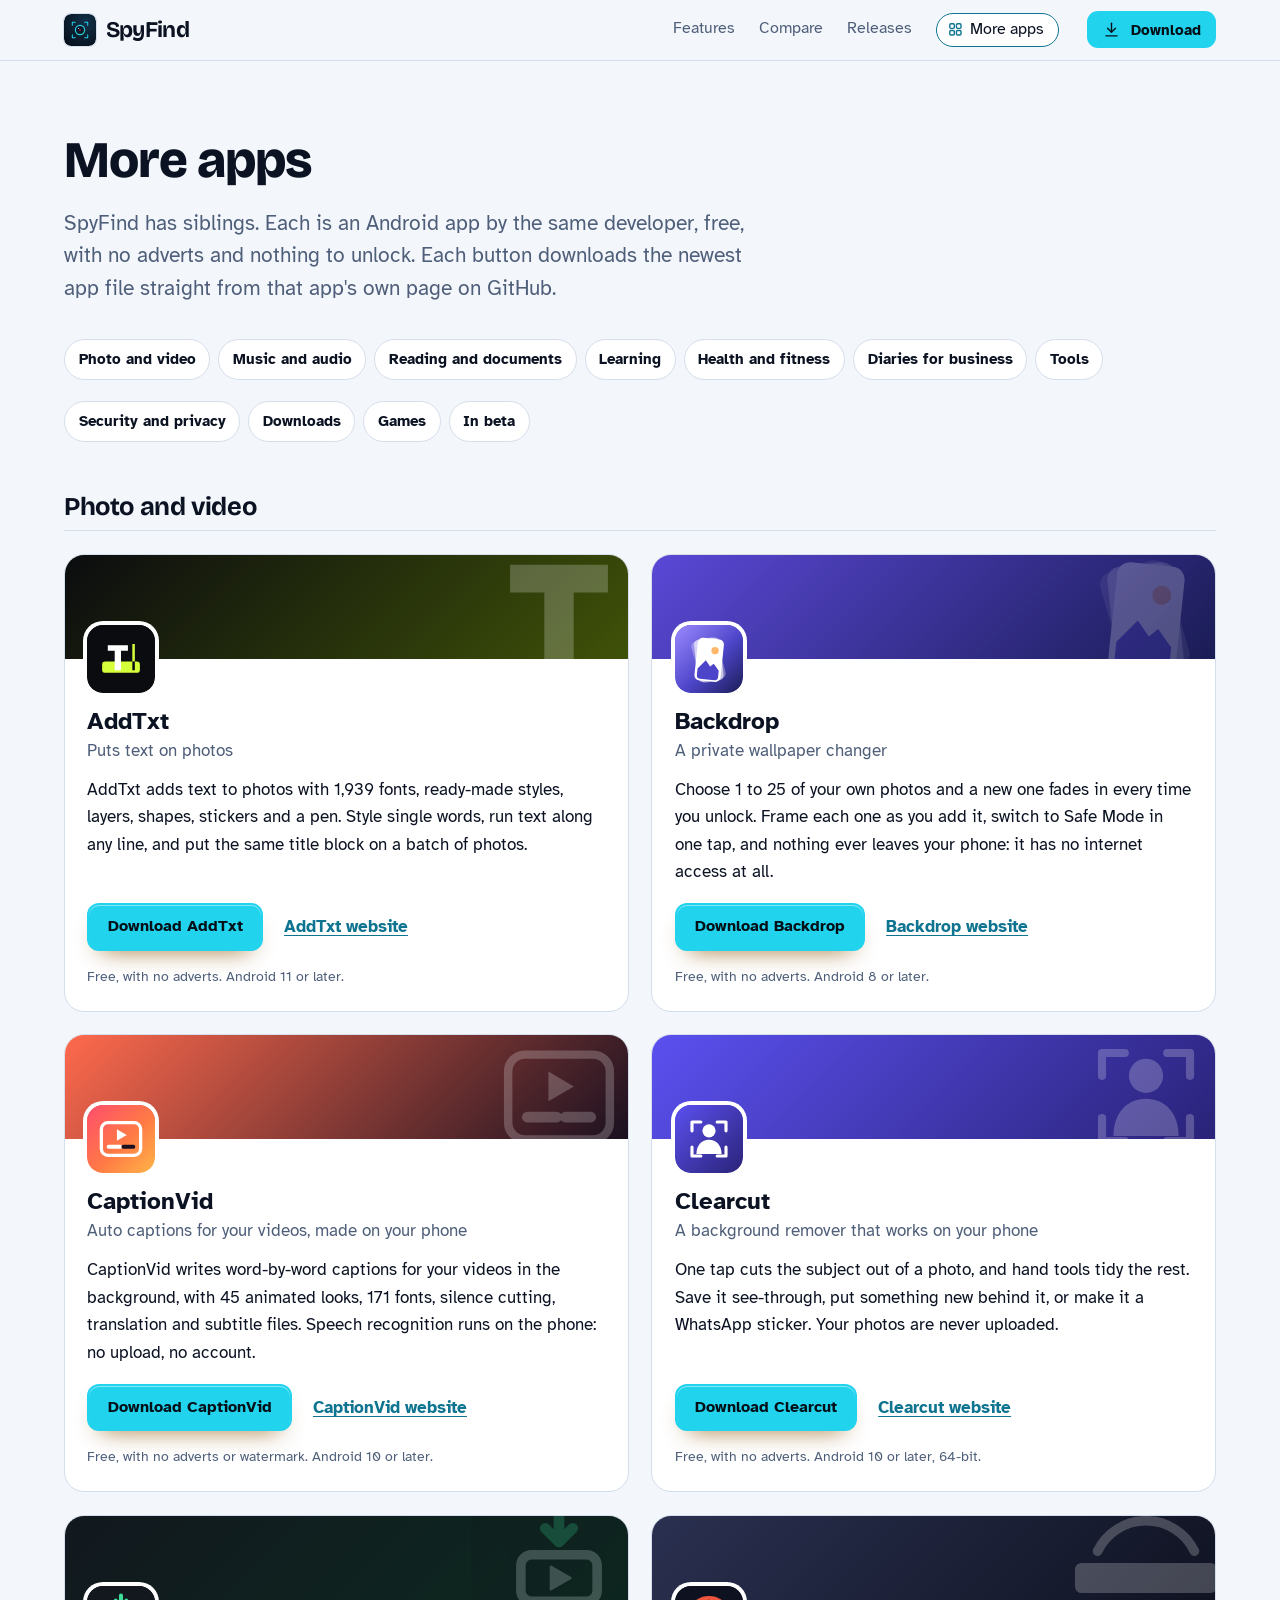
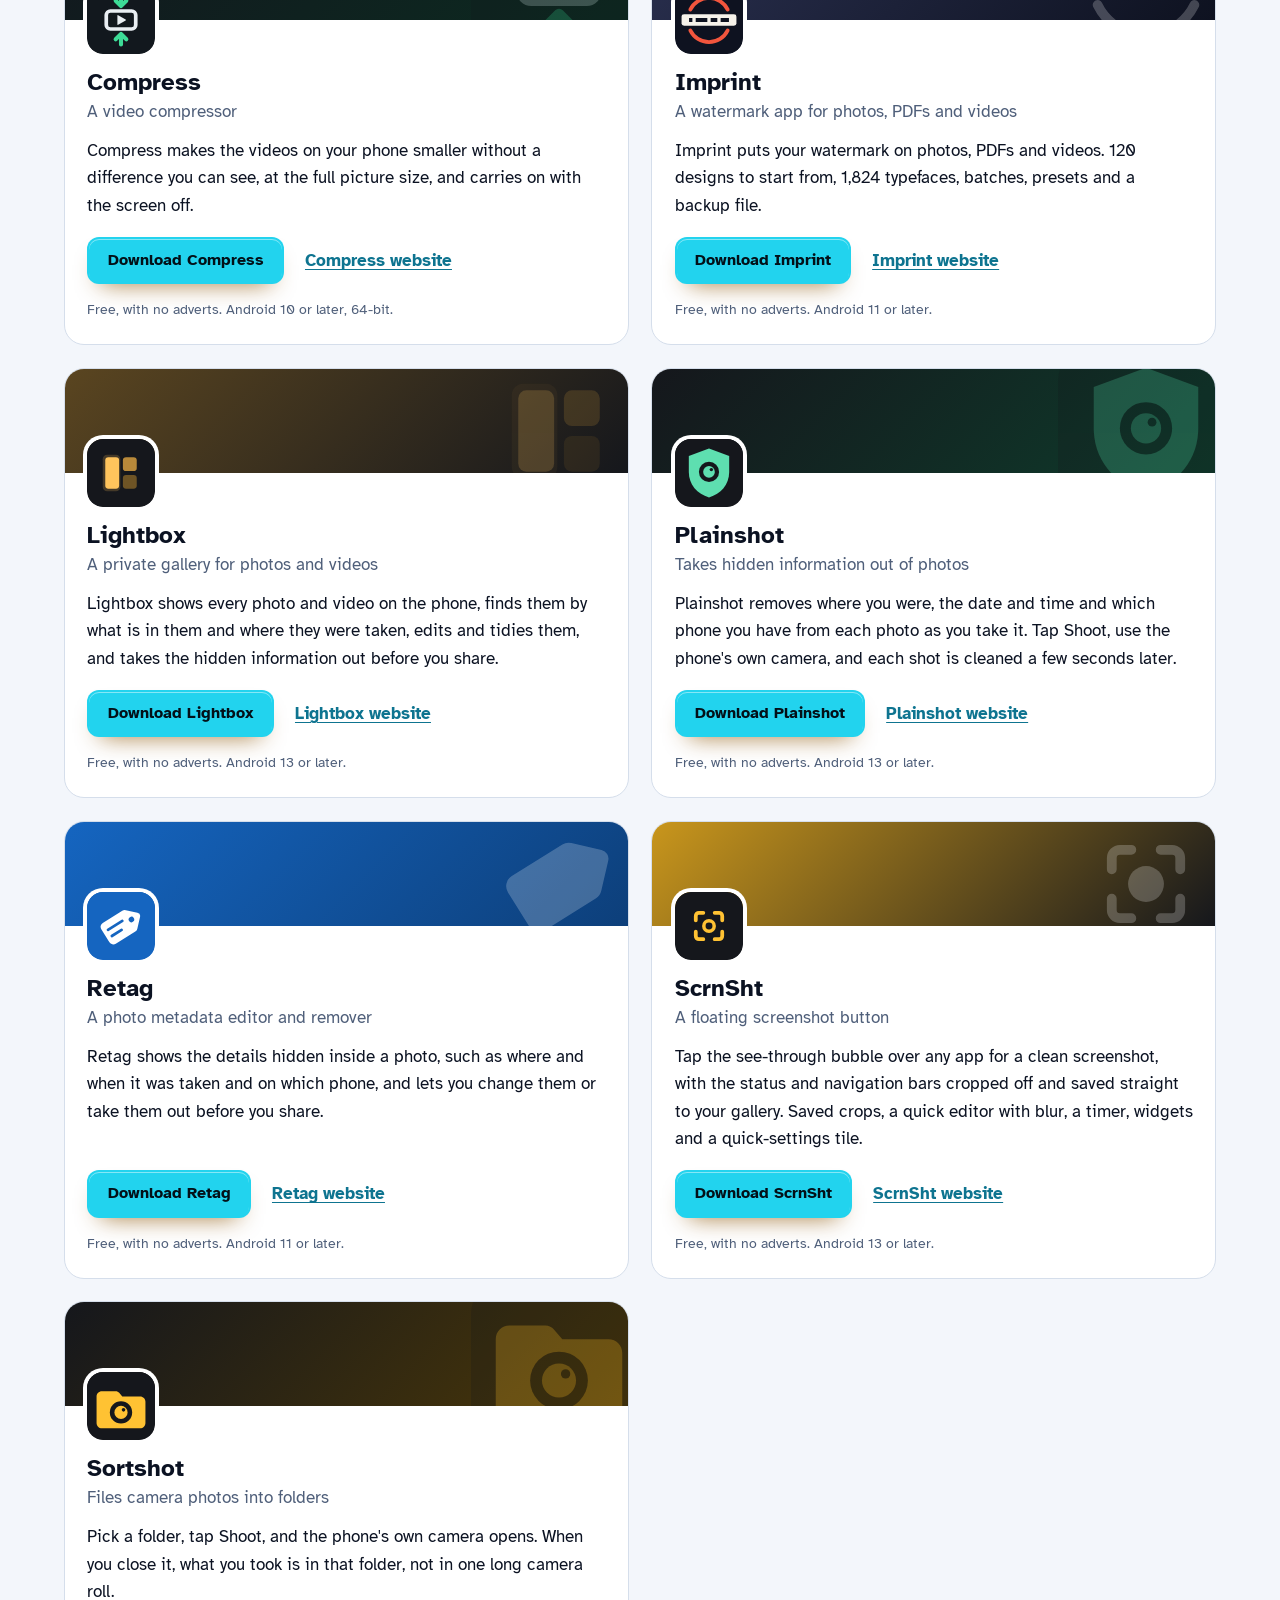
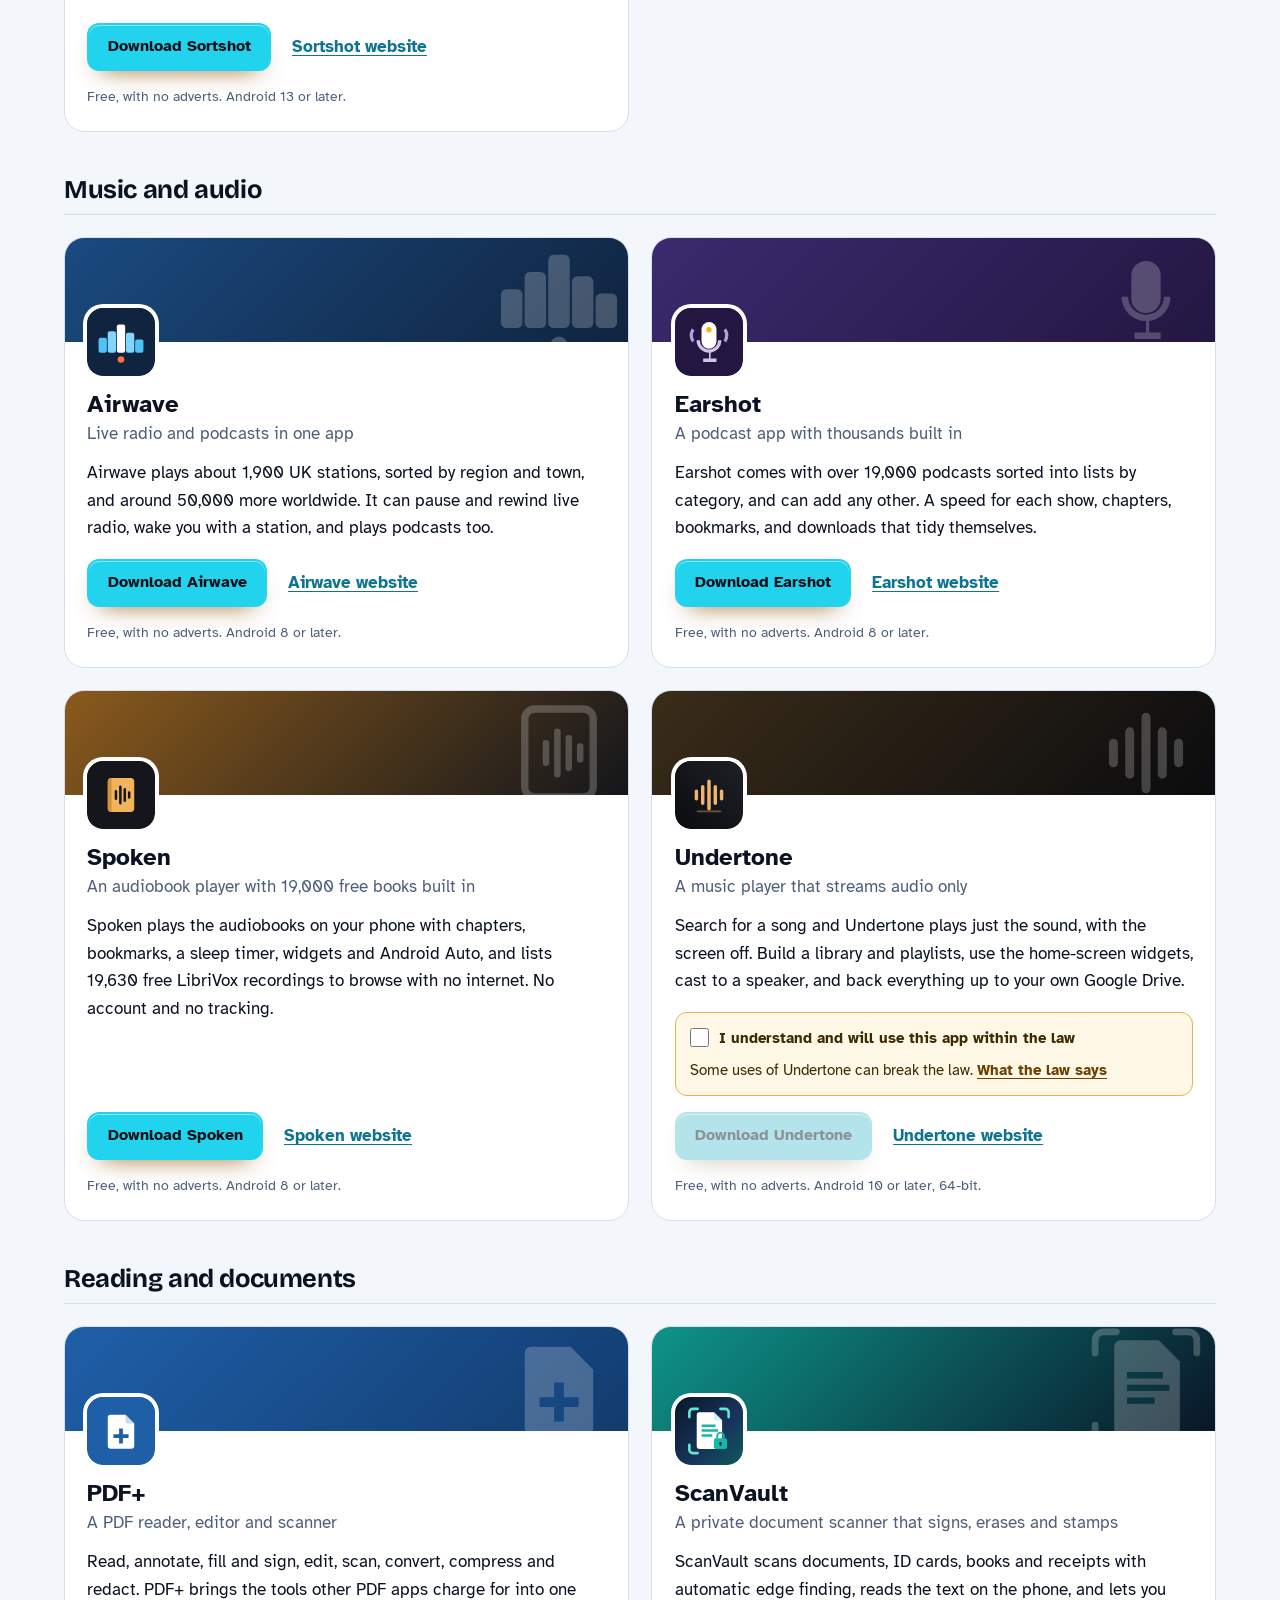
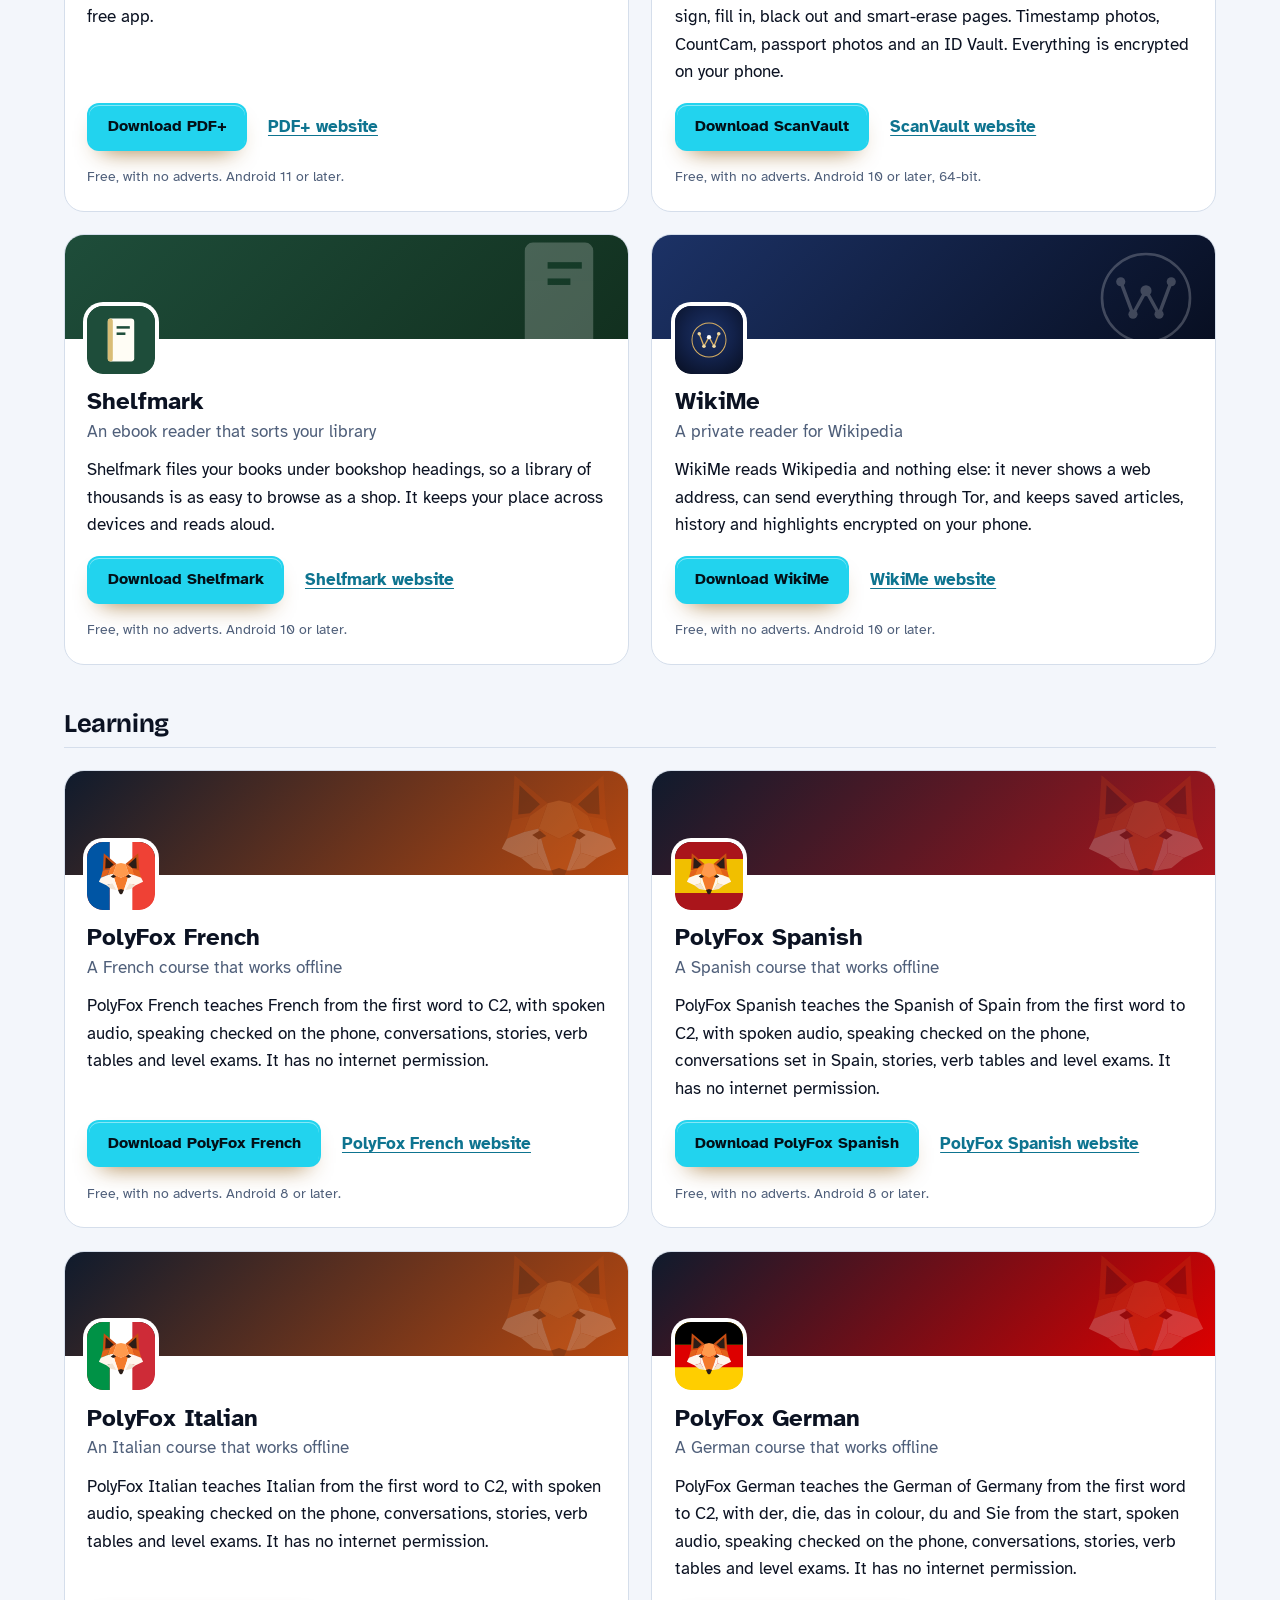
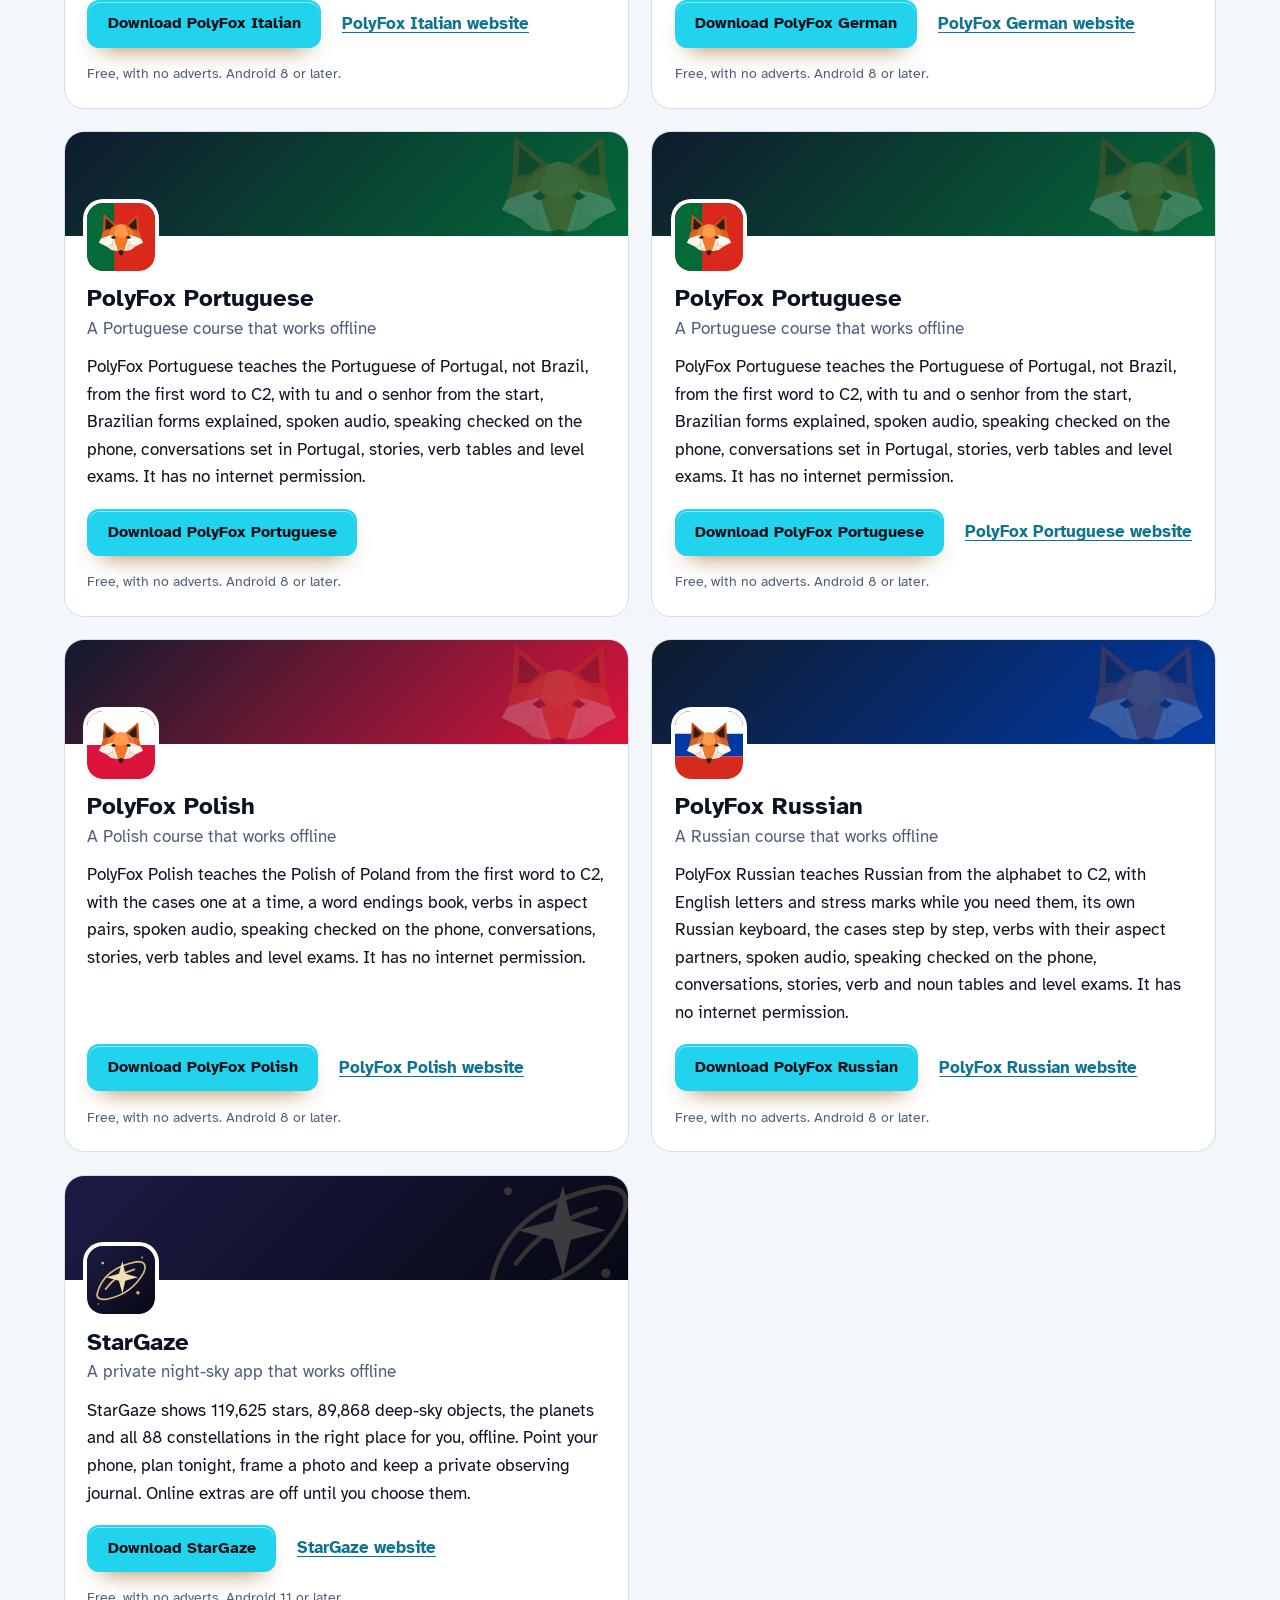
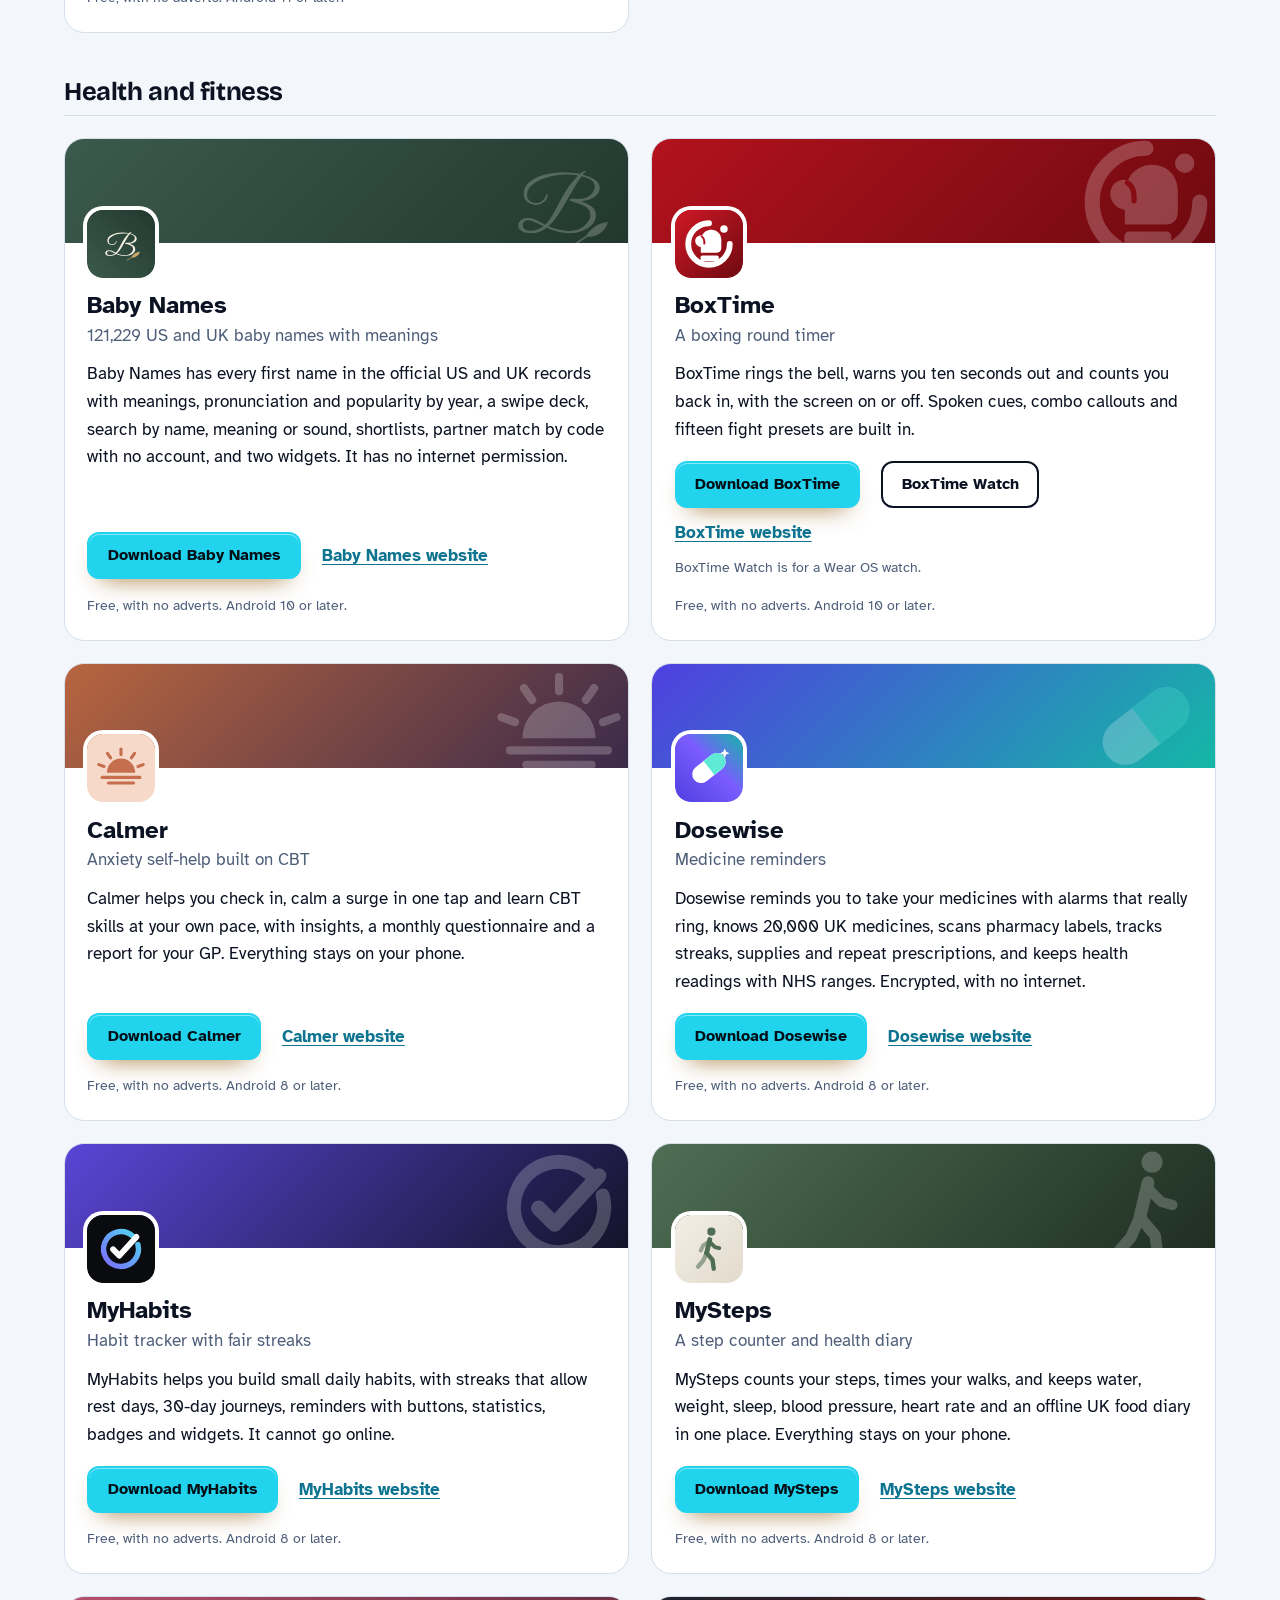
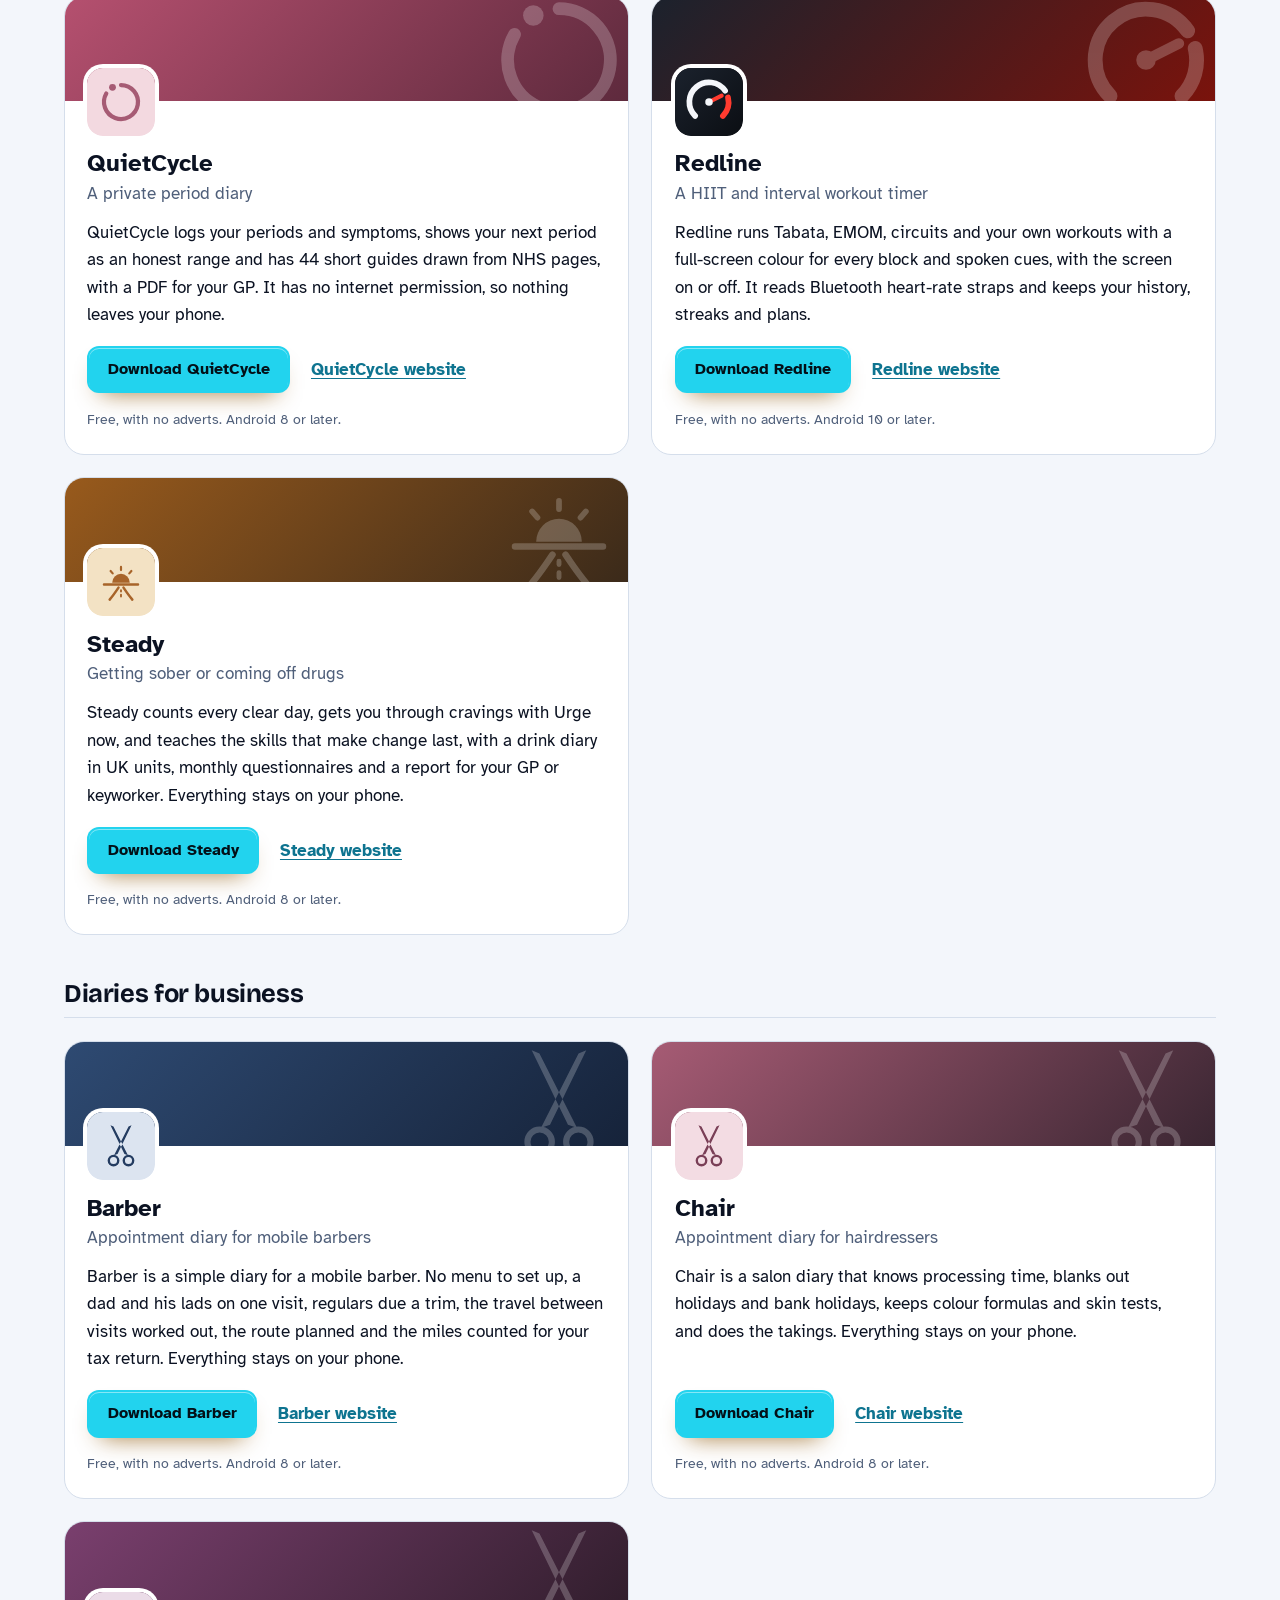
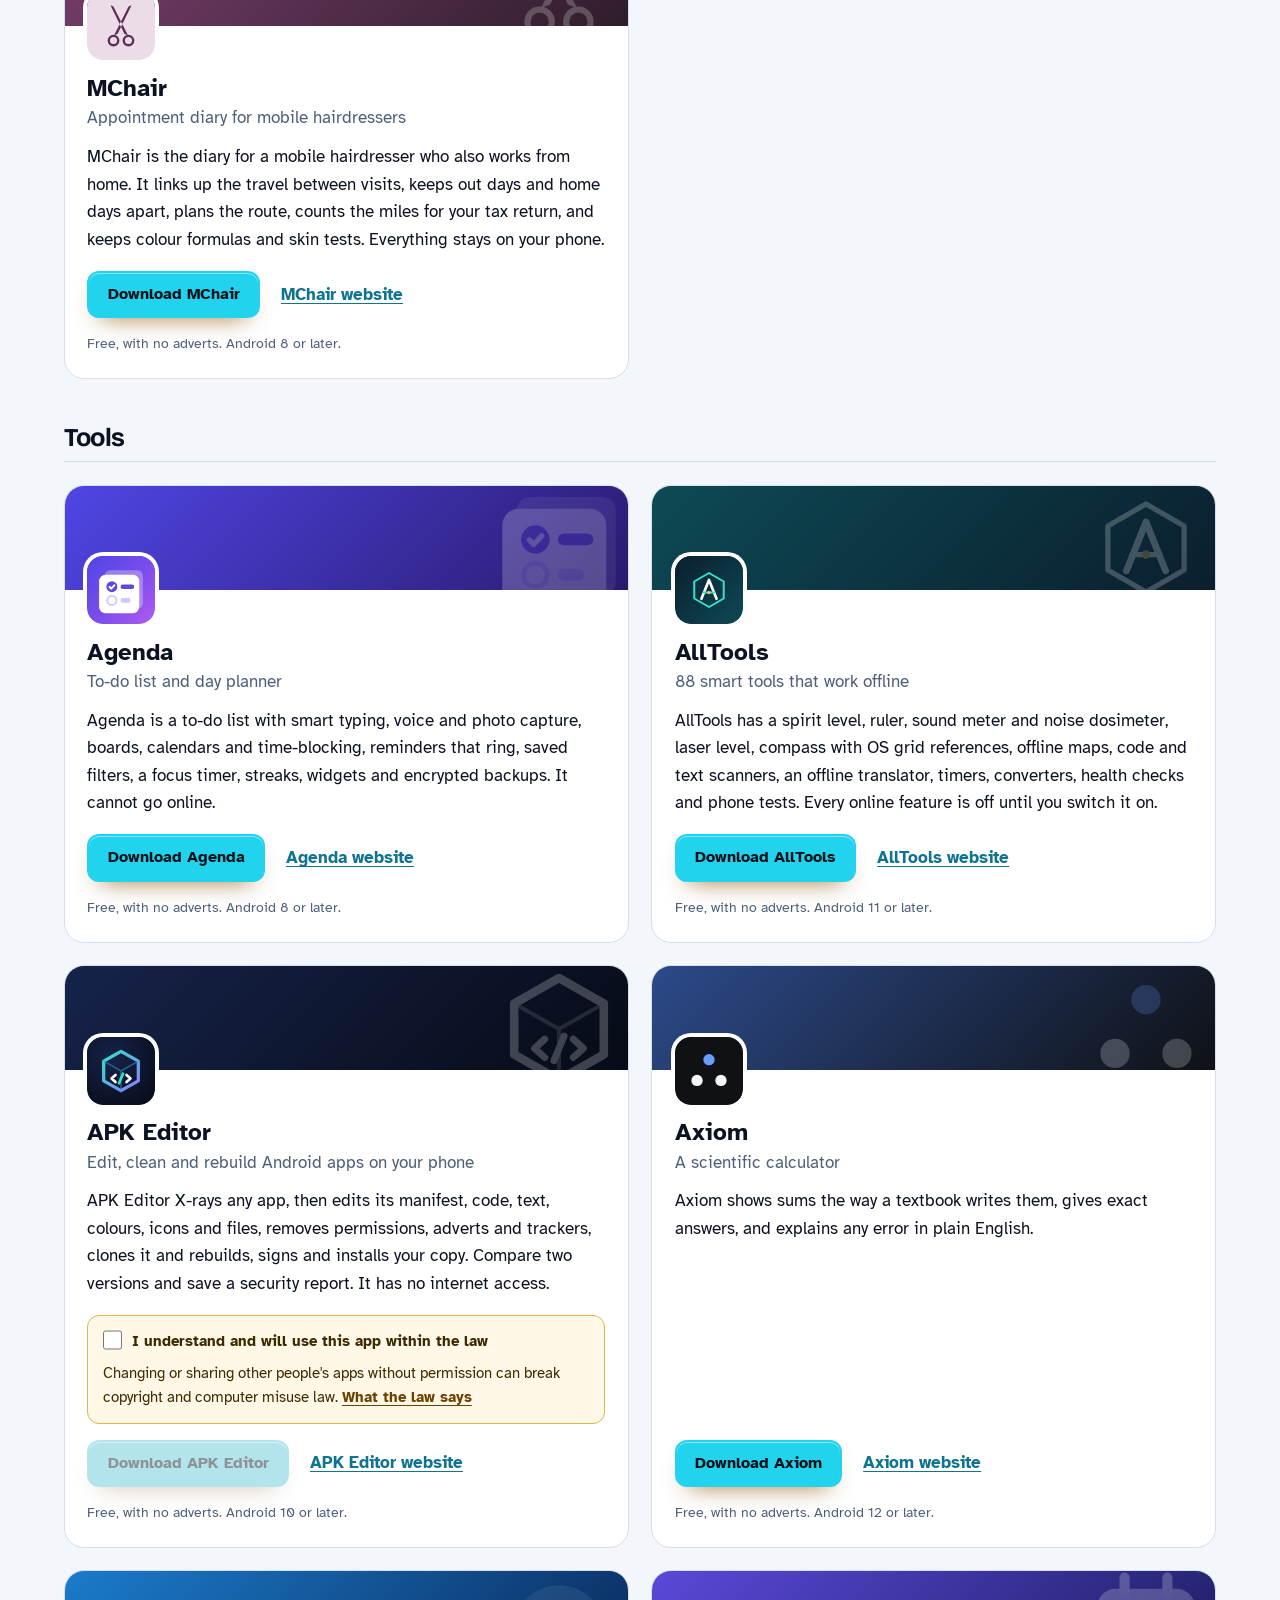
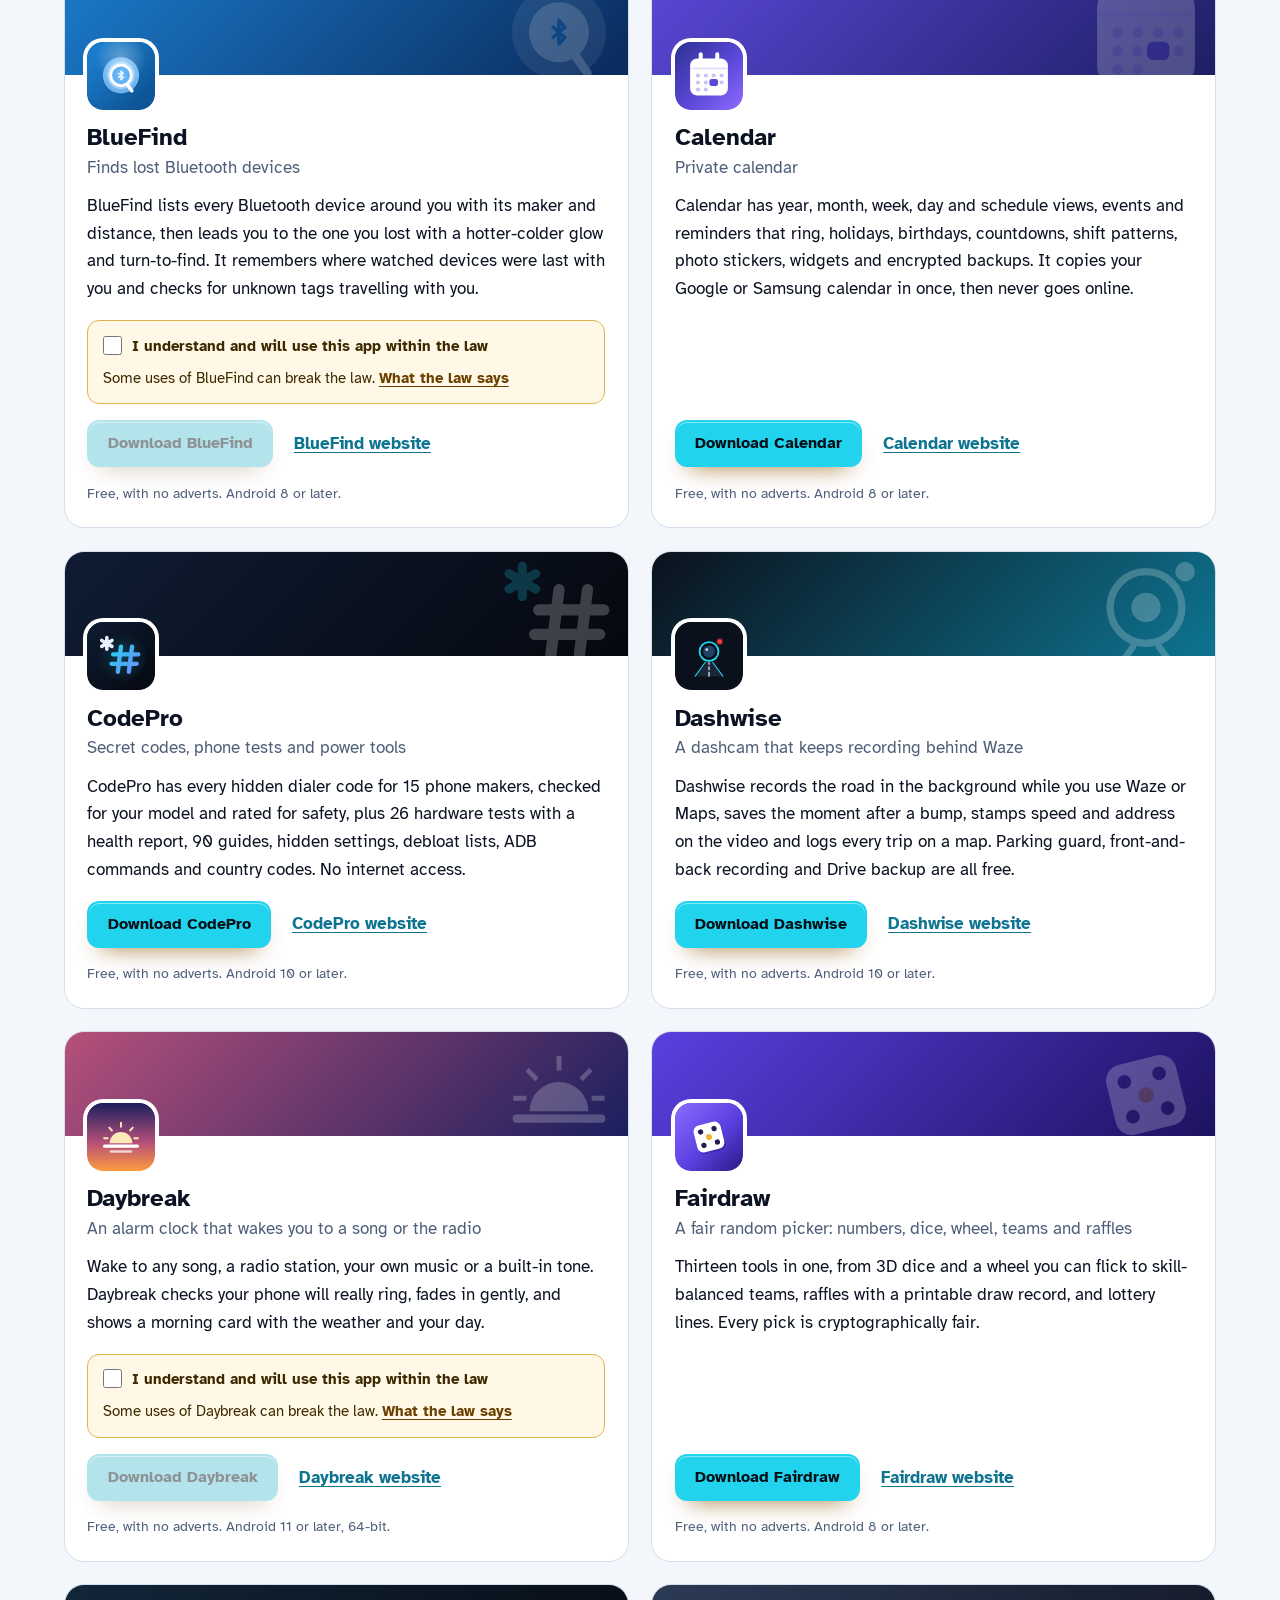
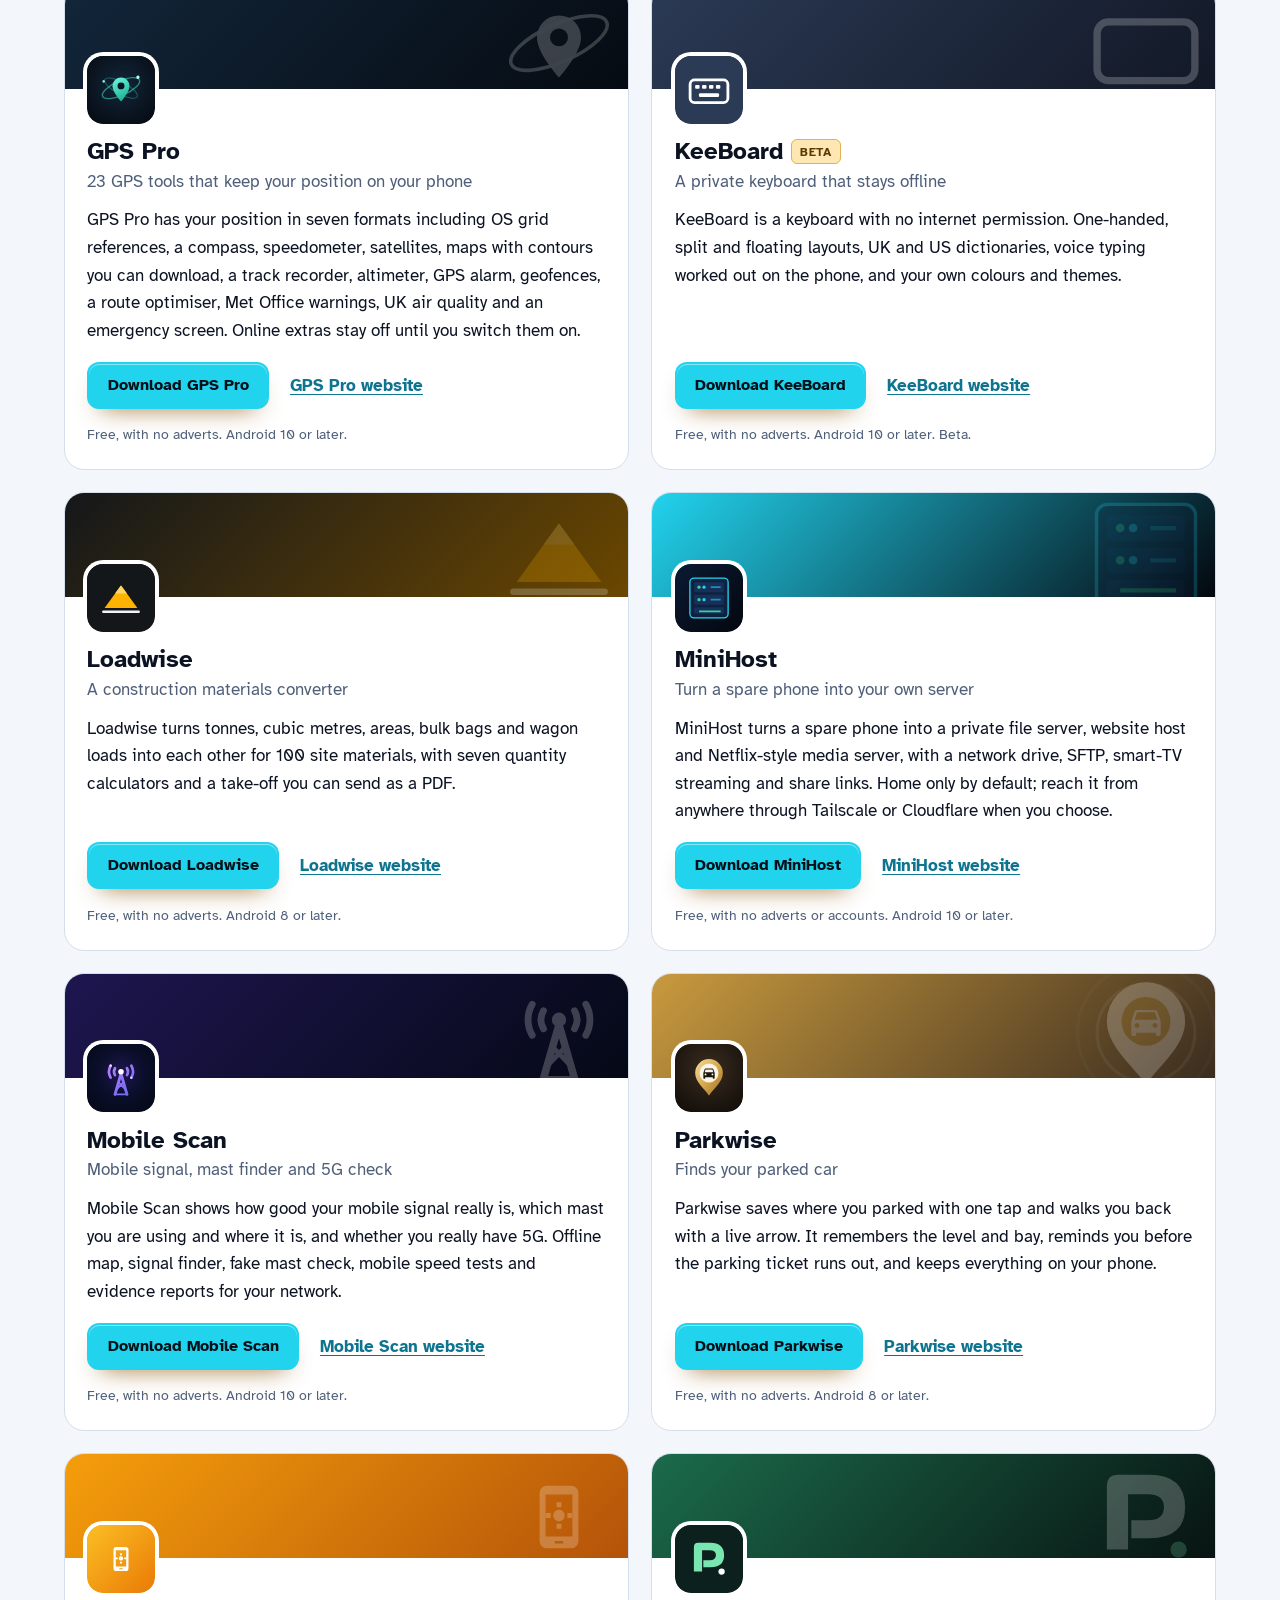
==== commit 33c26146: "More apps: add Baby Names" ====
--- a/more-apps.html
+++ b/more-apps.html
@@ -4,7 +4,7 @@
 <meta charset="utf-8">
 <meta name="viewport" content="width=device-width, initial-scale=1">
 <title>More apps from the maker of SpyFind</title>
-<meta name="description" content="All 96 free Android apps from the maker of SpyFind, in one list by category, each with its download and a link to its website.">
+<meta name="description" content="All 97 free Android apps from the maker of SpyFind, in one list by category, each with its download and a link to its website.">
 <meta name="author" content="Jonathan Jackson">
 <link rel="canonical" href="https://customgpter.github.io/spyfind/more-apps.html">
 <meta name="theme-color" content="#f3f6fb" media="(prefers-color-scheme: light)">
@@ -12,7 +12,7 @@
 <meta property="og:type" content="website">
 <meta property="og:site_name" content="SpyFind">
 <meta property="og:title" content="More apps from the maker of SpyFind">
-<meta property="og:description" content="All 96 free Android apps from the maker of SpyFind, in one list by category, each with its download and a link to its website.">
+<meta property="og:description" content="All 97 free Android apps from the maker of SpyFind, in one list by category, each with its download and a link to its website.">
 <meta property="og:url" content="https://customgpter.github.io/spyfind/more-apps.html">
 <meta property="og:image" content="https://customgpter.github.io/spyfind/assets/og.png">
 <meta property="og:image:width" content="1200">
@@ -26,7 +26,7 @@
 <link rel="preload" href="./assets/fonts/atkinson-hyperlegible-latin-400-normal.woff2" as="font" type="font/woff2" crossorigin>
 <link rel="stylesheet" href="./assets/site.css?v=1">
 <link rel="stylesheet" href="./assets/house.css?v=1">
-<script type="application/ld+json">{"@context":"https://schema.org","@type":"ItemList","name":"Apps from the maker of SpyFind","url":"https://customgpter.github.io/spyfind/more-apps.html","itemListElement":[{"@type":"ListItem","position":1,"name":"AddTxt","url":"https://customgpter.github.io/addtxt/"},{"@type":"ListItem","position":2,"name":"Backdrop","url":"https://customgpter.github.io/backdrop/"},{"@type":"ListItem","position":3,"name":"CaptionVid","url":"https://customgpter.github.io/captionvid/"},{"@type":"ListItem","position":4,"name":"Clearcut","url":"https://customgpter.github.io/clearcut/"},{"@type":"ListItem","position":5,"name":"Compress","url":"https://customgpter.github.io/compress/"},{"@type":"ListItem","position":6,"name":"Imprint","url":"https://customgpter.github.io/imprint/"},{"@type":"ListItem","position":7,"name":"Lightbox","url":"https://customgpter.github.io/lightbox/"},{"@type":"ListItem","position":8,"name":"Plainshot","url":"https://customgpter.github.io/plainshot/"},{"@type":"ListItem","position":9,"name":"Retag","url":"https://customgpter.github.io/retag/"},{"@type":"ListItem","position":10,"name":"ScrnSht","url":"https://customgpter.github.io/scrnsht/"},{"@type":"ListItem","position":11,"name":"Sortshot","url":"https://customgpter.github.io/sortshot/"},{"@type":"ListItem","position":12,"name":"Airwave","url":"https://customgpter.github.io/airwave/"},{"@type":"ListItem","position":13,"name":"Earshot","url":"https://customgpter.github.io/earshot/"},{"@type":"ListItem","position":14,"name":"Spoken","url":"https://customgpter.github.io/spoken/"},{"@type":"ListItem","position":15,"name":"Undertone","url":"https://customgpter.github.io/undertone/"},{"@type":"ListItem","position":16,"name":"PDF+","url":"https://customgpter.github.io/pdfplus/"},{"@type":"ListItem","position":17,"name":"ScanVault","url":"https://customgpter.github.io/scanvault/"},{"@type":"ListItem","position":18,"name":"Shelfmark","url":"https://customgpter.github.io/shelfmark/"},{"@type":"ListItem","position":19,"name":"WikiMe","url":"https://customgpter.github.io/wikime/"},{"@type":"ListItem","position":20,"name":"PolyFox French","url":"https://customgpter.github.io/polyfox/"},{"@type":"ListItem","position":21,"name":"PolyFox German","url":"https://customgpter.github.io/polyfox-german/"},{"@type":"ListItem","position":22,"name":"PolyFox Portuguese","url":"https://customgpter.github.io/polyfox-portuguese/"},{"@type":"ListItem","position":23,"name":"PolyFox Polish","url":"https://customgpter.github.io/polyfox-polish/"},{"@type":"ListItem","position":24,"name":"PolyFox Russian","url":"https://customgpter.github.io/polyfox-russian/"},{"@type":"ListItem","position":25,"name":"StarGaze","url":"https://customgpter.github.io/stargaze/"},{"@type":"ListItem","position":26,"name":"BoxTime","url":"https://customgpter.github.io/boxtime/"},{"@type":"ListItem","position":27,"name":"Calmer","url":"https://customgpter.github.io/calmer/"},{"@type":"ListItem","position":28,"name":"Dosewise","url":"https://customgpter.github.io/dosewise/"},{"@type":"ListItem","position":29,"name":"MyHabits","url":"https://customgpter.github.io/myhabits/"},{"@type":"ListItem","position":30,"name":"MySteps","url":"https://customgpter.github.io/mysteps/"},{"@type":"ListItem","position":31,"name":"QuietCycle","url":"https://customgpter.github.io/quietcycle/"},{"@type":"ListItem","position":32,"name":"Redline","url":"https://customgpter.github.io/redline/"},{"@type":"ListItem","position":33,"name":"Steady","url":"https://customgpter.github.io/steady/"},{"@type":"ListItem","position":34,"name":"Barber","url":"https://customgpter.github.io/barber/"},{"@type":"ListItem","position":35,"name":"Chair","url":"https://customgpter.github.io/chair/"},{"@type":"ListItem","position":36,"name":"MChair","url":"https://customgpter.github.io/mchair/"},{"@type":"ListItem","position":37,"name":"Agenda","url":"https://customgpter.github.io/agenda/"},{"@type":"ListItem","position":38,"name":"AllTools","url":"https://customgpter.github.io/alltools/"},{"@type":"ListItem","position":39,"name":"APK Editor","url":"https://customgpter.github.io/apkeditor/"},{"@type":"ListItem","position":40,"name":"Axiom","url":"https://customgpter.github.io/axiom/"},{"@type":"ListItem","position":41,"name":"BlueFind","url":"https://customgpter.github.io/bluefind/"},{"@type":"ListItem","position":42,"name":"Calendar","url":"https://customgpter.github.io/calendar/"},{"@type":"ListItem","position":43,"name":"CodePro","url":"https://customgpter.github.io/codepro/"},{"@type":"ListItem","position":44,"name":"Dashwise","url":"https://customgpter.github.io/dashwise/"},{"@type":"ListItem","position":45,"name":"Daybreak","url":"https://customgpter.github.io/daybreak/"},{"@type":"ListItem","position":46,"name":"Fairdraw","url":"https://customgpter.github.io/fairdraw/"},{"@type":"ListItem","position":47,"name":"GPS Pro","url":"https://customgpter.github.io/gpspro/"},{"@type":"ListItem","position":48,"name":"KeeBoard","url":"https://customgpter.github.io/keeboard/"},{"@type":"ListItem","position":49,"name":"Loadwise","url":"https://customgpter.github.io/loadwise/"},{"@type":"ListItem","position":50,"name":"MiniHost","url":"https://customgpter.github.io/minihost/"},{"@type":"ListItem","position":51,"name":"Mobile Scan","url":"https://customgpter.github.io/mobilescan/"},{"@type":"ListItem","position":52,"name":"Parkwise","url":"https://customgpter.github.io/parkwise/"},{"@type":"ListItem","position":53,"name":"Pocketmind","url":"https://customgpter.github.io/pocketmind/"},{"@type":"ListItem","position":54,"name":"Refine","url":"https://customgpter.github.io/refine/"},{"@type":"ListItem","position":55,"name":"Shiftwise","url":"https://customgpter.github.io/shiftwise/"},{"@type":"ListItem","position":56,"name":"SimpleCalc","url":"https://customgpter.github.io/simplecalc/"},{"@type":"ListItem","position":57,"name":"Skyline","url":"https://customgpter.github.io/skyline/"},{"@type":"ListItem","position":58,"name":"Slipway","url":"https://customgpter.github.io/slipway/"},{"@type":"ListItem","position":59,"name":"Tagger","url":"https://customgpter.github.io/tagger/"},{"@type":"ListItem","position":60,"name":"TotalClean","url":"https://customgpter.github.io/totalclean/"},{"@type":"ListItem","position":61,"name":"TVLink","url":"https://customgpter.github.io/tvlink/"},{"@type":"ListItem","position":62,"name":"Unbox","url":"https://customgpter.github.io/unbox/"},{"@type":"ListItem","position":63,"name":"WhatsKeep","url":"https://customgpter.github.io/whatskeep/"},{"@type":"ListItem","position":64,"name":"WiFi Scan","url":"https://customgpter.github.io/wifiscan/"},{"@type":"ListItem","position":65,"name":"Auditly","url":"https://customgpter.github.io/auditly/"},{"@type":"ListItem","position":66,"name":"Backchannel","url":"https://customgpter.github.io/backchannel/"},{"@type":"ListItem","position":67,"name":"ENotes","url":"https://customgpter.github.io/enotes/"},{"@type":"ListItem","position":68,"name":"FindMe","url":"https://customgpter.github.io/findme/"},{"@type":"ListItem","position":69,"name":"iLock","url":"https://customgpter.github.io/ilock/"},{"@type":"ListItem","position":70,"name":"ImSafe","url":"https://customgpter.github.io/imsafe/"},{"@type":"ListItem","position":71,"name":"IShred","url":"https://customgpter.github.io/ishred/"},{"@type":"ListItem","position":72,"name":"LockBox","url":"https://customgpter.github.io/lockbox/"},{"@type":"ListItem","position":73,"name":"PassVault","url":"https://customgpter.github.io/passvault/"},{"@type":"ListItem","position":74,"name":"SpyFind","url":"https://customgpter.github.io/spyfind/"},{"@type":"ListItem","position":75,"name":"TextWipe","url":"https://customgpter.github.io/textwipe/"},{"@type":"ListItem","position":76,"name":"Tracewire","url":"https://customgpter.github.io/tracewire/"},{"@type":"ListItem","position":77,"name":"Vigil","url":"https://customgpter.github.io/vigil/"},{"@type":"ListItem","position":78,"name":"Grab","url":"https://customgpter.github.io/grab/"},{"@type":"ListItem","position":79,"name":"Swarm","url":"https://customgpter.github.io/swarm/"},{"@type":"ListItem","position":80,"name":"Plane Games","url":"https://customgpter.github.io/plane-games/"},{"@type":"ListItem","position":81,"name":"Ninefold","url":"https://customgpter.github.io/ninefold/"},{"@type":"ListItem","position":82,"name":"Cubewise","url":"https://customgpter.github.io/cubewise/"},{"@type":"ListItem","position":83,"name":"Tilewise","url":"https://customgpter.github.io/tilewise/"},{"@type":"ListItem","position":84,"name":"Letterwise","url":"https://customgpter.github.io/letterwise/"},{"@type":"ListItem","position":85,"name":"Kingside","url":"https://customgpter.github.io/kingside/"},{"@type":"ListItem","position":86,"name":"Deckhand","url":"https://customgpter.github.io/deckhand/"},{"@type":"ListItem","position":87,"name":"SNESForge","url":"https://customgpter.github.io/snesforge/"},{"@type":"ListItem","position":88,"name":"Fame Boy","url":"https://customgpter.github.io/fameboy/"},{"@type":"ListItem","position":89,"name":"PSPPro","url":"https://customgpter.github.io/psppro/"},{"@type":"ListItem","position":90,"name":"MegaGen","url":"https://customgpter.github.io/megagen/"},{"@type":"ListItem","position":91,"name":"QVR","url":"https://customgpter.github.io/qvr/"},{"@type":"ListItem","position":92,"name":"QVR Watch","url":"https://customgpter.github.io/qvr-watch/"},{"@type":"ListItem","position":93,"name":"QVRLite","url":"https://customgpter.github.io/qvrlite/"},{"@type":"ListItem","position":94,"name":"Onionz","url":"https://customgpter.github.io/onionz/"},{"@type":"ListItem","position":95,"name":"OnionzWeb","url":"https://customgpter.github.io/onionzweb/"}]}</script>
+<script type="application/ld+json">{"@context":"https://schema.org","@type":"ItemList","name":"Apps from the maker of SpyFind","url":"https://customgpter.github.io/spyfind/more-apps.html","itemListElement":[{"@type":"ListItem","position":1,"name":"AddTxt","url":"https://customgpter.github.io/addtxt/"},{"@type":"ListItem","position":2,"name":"Backdrop","url":"https://customgpter.github.io/backdrop/"},{"@type":"ListItem","position":3,"name":"CaptionVid","url":"https://customgpter.github.io/captionvid/"},{"@type":"ListItem","position":4,"name":"Clearcut","url":"https://customgpter.github.io/clearcut/"},{"@type":"ListItem","position":5,"name":"Compress","url":"https://customgpter.github.io/compress/"},{"@type":"ListItem","position":6,"name":"Imprint","url":"https://customgpter.github.io/imprint/"},{"@type":"ListItem","position":7,"name":"Lightbox","url":"https://customgpter.github.io/lightbox/"},{"@type":"ListItem","position":8,"name":"Plainshot","url":"https://customgpter.github.io/plainshot/"},{"@type":"ListItem","position":9,"name":"Retag","url":"https://customgpter.github.io/retag/"},{"@type":"ListItem","position":10,"name":"ScrnSht","url":"https://customgpter.github.io/scrnsht/"},{"@type":"ListItem","position":11,"name":"Sortshot","url":"https://customgpter.github.io/sortshot/"},{"@type":"ListItem","position":12,"name":"Airwave","url":"https://customgpter.github.io/airwave/"},{"@type":"ListItem","position":13,"name":"Earshot","url":"https://customgpter.github.io/earshot/"},{"@type":"ListItem","position":14,"name":"Spoken","url":"https://customgpter.github.io/spoken/"},{"@type":"ListItem","position":15,"name":"Undertone","url":"https://customgpter.github.io/undertone/"},{"@type":"ListItem","position":16,"name":"PDF+","url":"https://customgpter.github.io/pdfplus/"},{"@type":"ListItem","position":17,"name":"ScanVault","url":"https://customgpter.github.io/scanvault/"},{"@type":"ListItem","position":18,"name":"Shelfmark","url":"https://customgpter.github.io/shelfmark/"},{"@type":"ListItem","position":19,"name":"WikiMe","url":"https://customgpter.github.io/wikime/"},{"@type":"ListItem","position":20,"name":"PolyFox French","url":"https://customgpter.github.io/polyfox/"},{"@type":"ListItem","position":21,"name":"PolyFox German","url":"https://customgpter.github.io/polyfox-german/"},{"@type":"ListItem","position":22,"name":"PolyFox Portuguese","url":"https://customgpter.github.io/polyfox-portuguese/"},{"@type":"ListItem","position":23,"name":"PolyFox Polish","url":"https://customgpter.github.io/polyfox-polish/"},{"@type":"ListItem","position":24,"name":"PolyFox Russian","url":"https://customgpter.github.io/polyfox-russian/"},{"@type":"ListItem","position":25,"name":"StarGaze","url":"https://customgpter.github.io/stargaze/"},{"@type":"ListItem","position":26,"name":"Baby Names","url":"https://customgpter.github.io/babynames/"},{"@type":"ListItem","position":27,"name":"BoxTime","url":"https://customgpter.github.io/boxtime/"},{"@type":"ListItem","position":28,"name":"Calmer","url":"https://customgpter.github.io/calmer/"},{"@type":"ListItem","position":29,"name":"Dosewise","url":"https://customgpter.github.io/dosewise/"},{"@type":"ListItem","position":30,"name":"MyHabits","url":"https://customgpter.github.io/myhabits/"},{"@type":"ListItem","position":31,"name":"MySteps","url":"https://customgpter.github.io/mysteps/"},{"@type":"ListItem","position":32,"name":"QuietCycle","url":"https://customgpter.github.io/quietcycle/"},{"@type":"ListItem","position":33,"name":"Redline","url":"https://customgpter.github.io/redline/"},{"@type":"ListItem","position":34,"name":"Steady","url":"https://customgpter.github.io/steady/"},{"@type":"ListItem","position":35,"name":"Barber","url":"https://customgpter.github.io/barber/"},{"@type":"ListItem","position":36,"name":"Chair","url":"https://customgpter.github.io/chair/"},{"@type":"ListItem","position":37,"name":"MChair","url":"https://customgpter.github.io/mchair/"},{"@type":"ListItem","position":38,"name":"Agenda","url":"https://customgpter.github.io/agenda/"},{"@type":"ListItem","position":39,"name":"AllTools","url":"https://customgpter.github.io/alltools/"},{"@type":"ListItem","position":40,"name":"APK Editor","url":"https://customgpter.github.io/apkeditor/"},{"@type":"ListItem","position":41,"name":"Axiom","url":"https://customgpter.github.io/axiom/"},{"@type":"ListItem","position":42,"name":"BlueFind","url":"https://customgpter.github.io/bluefind/"},{"@type":"ListItem","position":43,"name":"Calendar","url":"https://customgpter.github.io/calendar/"},{"@type":"ListItem","position":44,"name":"CodePro","url":"https://customgpter.github.io/codepro/"},{"@type":"ListItem","position":45,"name":"Dashwise","url":"https://customgpter.github.io/dashwise/"},{"@type":"ListItem","position":46,"name":"Daybreak","url":"https://customgpter.github.io/daybreak/"},{"@type":"ListItem","position":47,"name":"Fairdraw","url":"https://customgpter.github.io/fairdraw/"},{"@type":"ListItem","position":48,"name":"GPS Pro","url":"https://customgpter.github.io/gpspro/"},{"@type":"ListItem","position":49,"name":"KeeBoard","url":"https://customgpter.github.io/keeboard/"},{"@type":"ListItem","position":50,"name":"Loadwise","url":"https://customgpter.github.io/loadwise/"},{"@type":"ListItem","position":51,"name":"MiniHost","url":"https://customgpter.github.io/minihost/"},{"@type":"ListItem","position":52,"name":"Mobile Scan","url":"https://customgpter.github.io/mobilescan/"},{"@type":"ListItem","position":53,"name":"Parkwise","url":"https://customgpter.github.io/parkwise/"},{"@type":"ListItem","position":54,"name":"Pocketmind","url":"https://customgpter.github.io/pocketmind/"},{"@type":"ListItem","position":55,"name":"Refine","url":"https://customgpter.github.io/refine/"},{"@type":"ListItem","position":56,"name":"Shiftwise","url":"https://customgpter.github.io/shiftwise/"},{"@type":"ListItem","position":57,"name":"SimpleCalc","url":"https://customgpter.github.io/simplecalc/"},{"@type":"ListItem","position":58,"name":"Skyline","url":"https://customgpter.github.io/skyline/"},{"@type":"ListItem","position":59,"name":"Slipway","url":"https://customgpter.github.io/slipway/"},{"@type":"ListItem","position":60,"name":"Tagger","url":"https://customgpter.github.io/tagger/"},{"@type":"ListItem","position":61,"name":"TotalClean","url":"https://customgpter.github.io/totalclean/"},{"@type":"ListItem","position":62,"name":"TVLink","url":"https://customgpter.github.io/tvlink/"},{"@type":"ListItem","position":63,"name":"Unbox","url":"https://customgpter.github.io/unbox/"},{"@type":"ListItem","position":64,"name":"WhatsKeep","url":"https://customgpter.github.io/whatskeep/"},{"@type":"ListItem","position":65,"name":"WiFi Scan","url":"https://customgpter.github.io/wifiscan/"},{"@type":"ListItem","position":66,"name":"Auditly","url":"https://customgpter.github.io/auditly/"},{"@type":"ListItem","position":67,"name":"Backchannel","url":"https://customgpter.github.io/backchannel/"},{"@type":"ListItem","position":68,"name":"ENotes","url":"https://customgpter.github.io/enotes/"},{"@type":"ListItem","position":69,"name":"FindMe","url":"https://customgpter.github.io/findme/"},{"@type":"ListItem","position":70,"name":"iLock","url":"https://customgpter.github.io/ilock/"},{"@type":"ListItem","position":71,"name":"ImSafe","url":"https://customgpter.github.io/imsafe/"},{"@type":"ListItem","position":72,"name":"IShred","url":"https://customgpter.github.io/ishred/"},{"@type":"ListItem","position":73,"name":"LockBox","url":"https://customgpter.github.io/lockbox/"},{"@type":"ListItem","position":74,"name":"PassVault","url":"https://customgpter.github.io/passvault/"},{"@type":"ListItem","position":75,"name":"SpyFind","url":"https://customgpter.github.io/spyfind/"},{"@type":"ListItem","position":76,"name":"TextWipe","url":"https://customgpter.github.io/textwipe/"},{"@type":"ListItem","position":77,"name":"Tracewire","url":"https://customgpter.github.io/tracewire/"},{"@type":"ListItem","position":78,"name":"Vigil","url":"https://customgpter.github.io/vigil/"},{"@type":"ListItem","position":79,"name":"Grab","url":"https://customgpter.github.io/grab/"},{"@type":"ListItem","position":80,"name":"Swarm","url":"https://customgpter.github.io/swarm/"},{"@type":"ListItem","position":81,"name":"Plane Games","url":"https://customgpter.github.io/plane-games/"},{"@type":"ListItem","position":82,"name":"Ninefold","url":"https://customgpter.github.io/ninefold/"},{"@type":"ListItem","position":83,"name":"Cubewise","url":"https://customgpter.github.io/cubewise/"},{"@type":"ListItem","position":84,"name":"Tilewise","url":"https://customgpter.github.io/tilewise/"},{"@type":"ListItem","position":85,"name":"Letterwise","url":"https://customgpter.github.io/letterwise/"},{"@type":"ListItem","position":86,"name":"Kingside","url":"https://customgpter.github.io/kingside/"},{"@type":"ListItem","position":87,"name":"Deckhand","url":"https://customgpter.github.io/deckhand/"},{"@type":"ListItem","position":88,"name":"SNESForge","url":"https://customgpter.github.io/snesforge/"},{"@type":"ListItem","position":89,"name":"Fame Boy","url":"https://customgpter.github.io/fameboy/"},{"@type":"ListItem","position":90,"name":"PSPPro","url":"https://customgpter.github.io/psppro/"},{"@type":"ListItem","position":91,"name":"MegaGen","url":"https://customgpter.github.io/megagen/"},{"@type":"ListItem","position":92,"name":"QVR","url":"https://customgpter.github.io/qvr/"},{"@type":"ListItem","position":93,"name":"QVR Watch","url":"https://customgpter.github.io/qvr-watch/"},{"@type":"ListItem","position":94,"name":"QVRLite","url":"https://customgpter.github.io/qvrlite/"},{"@type":"ListItem","position":95,"name":"Onionz","url":"https://customgpter.github.io/onionz/"},{"@type":"ListItem","position":96,"name":"OnionzWeb","url":"https://customgpter.github.io/onionzweb/"}]}</script>
 <link rel="stylesheet" href="./assets/apps-list.css?v=1">
 <script src="./assets/apps-list.js?v=1" defer></script>
 </head>
@@ -72,7 +72,7 @@
 <li class="mapp" style="--b:#0f1b2d;--b2:#b8480f"><div class="mapp-cover" aria-hidden="true"><svg viewBox="0 0 108 108"><polygon fill="#C94E12" points="26.7,17.9 47.0,35.1 36.1,42.9 25.1,45.2"/><polygon fill="#C94E12" points="82.9,45.2 71.9,42.9 61.0,35.1 81.3,17.9"/><polygon fill="#2B1D17" points="29.8,24.1 42.3,35.8 36.1,41.3 29.0,42.1"/><polygon fill="#2B1D17" points="79.0,42.1 71.9,41.3 65.7,35.8 78.2,24.1"/><polygon fill="#FF9A4D" points="54.0,33.5 47.0,35.1 41.5,50.7 54.0,56.9"/><polygon fill="#FF9A4D" points="54.0,56.9 66.5,50.7 61.0,35.1 54.0,33.5"/><polygon fill="#F47A2A" points="47.0,35.1 36.1,42.9 32.2,53.0 41.5,50.7"/><polygon fill="#F47A2A" points="66.5,50.7 75.8,53.0 71.9,42.9 61.0,35.1"/><polygon fill="#E2611A" points="36.1,42.9 25.1,45.2 22.0,56.9 32.2,53.0"/><polygon fill="#E2611A" points="75.8,53.0 86.0,56.9 82.9,45.2 71.9,42.9"/><polygon fill="#FFF6EC" points="32.2,53.0 22.0,56.9 18.9,63.1 30.6,68.6 40.7,65.5 41.5,50.7"/><polygon fill="#FFF6EC" points="66.5,50.7 67.3,65.5 77.4,68.6 89.1,63.1 86.0,56.9 75.8,53.0"/><polygon fill="#F3E3D2" points="30.6,68.6 40.7,65.5 47.0,76.4 38.4,74.8"/><polygon fill="#F3E3D2" points="69.6,74.8 61.0,76.4 67.3,65.5 77.4,68.6"/><polygon fill="#F47A2A" points="41.5,50.7 54.0,56.9 54.0,78.0 49.3,76.4 44.6,62.4"/><polygon fill="#F47A2A" points="63.4,62.4 58.7,76.4 54.0,78.0 54.0,56.9 66.5,50.7"/><polygon fill="#FFF6EC" points="41.5,50.7 44.6,62.4 49.3,76.4 47.0,76.4 40.7,65.5"/><polygon fill="#FFF6EC" points="67.3,65.5 61.0,76.4 58.7,76.4 63.4,62.4 66.5,50.7"/><polygon fill="#2B1D17" points="49.3,76.4 54.0,74.8 58.7,76.4 56.3,81.9 54.0,83.4 51.7,81.9"/><polygon fill="#2B1D17" points="37.6,54.6 42.3,51.8 46.2,55.3 41.5,57.3"/><polygon fill="#2B1D17" points="66.5,57.3 61.8,55.3 65.7,51.8 70.4,54.6"/></svg></div><div class="mapp-body"><svg class="mapp-icon" viewBox="0 0 108 108" aria-hidden="true"><rect width="108" height="108" rx="24" fill="#CE2B37"/><path fill="#FFFFFF" d="M36 0H72V108H36Z"/><path fill="#009246" d="M24 0H36V108H24A24 24 0 0 1 0 84V24A24 24 0 0 1 24 0Z"/><polygon fill="#C94E12" points="26.7,17.9 47.0,35.1 36.1,42.9 25.1,45.2"/><polygon fill="#C94E12" points="82.9,45.2 71.9,42.9 61.0,35.1 81.3,17.9"/><polygon fill="#2B1D17" points="29.8,24.1 42.3,35.8 36.1,41.3 29.0,42.1"/><polygon fill="#2B1D17" points="79.0,42.1 71.9,41.3 65.7,35.8 78.2,24.1"/><polygon fill="#FF9A4D" points="54.0,33.5 47.0,35.1 41.5,50.7 54.0,56.9"/><polygon fill="#FF9A4D" points="54.0,56.9 66.5,50.7 61.0,35.1 54.0,33.5"/><polygon fill="#F47A2A" points="47.0,35.1 36.1,42.9 32.2,53.0 41.5,50.7"/><polygon fill="#F47A2A" points="66.5,50.7 75.8,53.0 71.9,42.9 61.0,35.1"/><polygon fill="#E2611A" points="36.1,42.9 25.1,45.2 22.0,56.9 32.2,53.0"/><polygon fill="#E2611A" points="75.8,53.0 86.0,56.9 82.9,45.2 71.9,42.9"/><polygon fill="#FFF6EC" points="32.2,53.0 22.0,56.9 18.9,63.1 30.6,68.6 40.7,65.5 41.5,50.7"/><polygon fill="#FFF6EC" points="66.5,50.7 67.3,65.5 77.4,68.6 89.1,63.1 86.0,56.9 75.8,53.0"/><polygon fill="#F3E3D2" points="30.6,68.6 40.7,65.5 47.0,76.4 38.4,74.8"/><polygon fill="#F3E3D2" points="69.6,74.8 61.0,76.4 67.3,65.5 77.4,68.6"/><polygon fill="#F47A2A" points="41.5,50.7 54.0,56.9 54.0,78.0 49.3,76.4 44.6,62.4"/><polygon fill="#F47A2A" points="63.4,62.4 58.7,76.4 54.0,78.0 54.0,56.9 66.5,50.7"/><polygon fill="#FFF6EC" points="41.5,50.7 44.6,62.4 49.3,76.4 47.0,76.4 40.7,65.5"/><polygon fill="#FFF6EC" points="67.3,65.5 61.0,76.4 58.7,76.4 63.4,62.4 66.5,50.7"/><polygon fill="#2B1D17" points="49.3,76.4 54.0,74.8 58.7,76.4 56.3,81.9 54.0,83.4 51.7,81.9"/><polygon fill="#2B1D17" points="37.6,54.6 42.3,51.8 46.2,55.3 41.5,57.3"/><polygon fill="#2B1D17" points="66.5,57.3 61.8,55.3 65.7,51.8 70.4,54.6"/></svg><h3>PolyFox Italian</h3><p class="mapp-kind">An Italian course that works offline</p><p class="mapp-say">PolyFox Italian teaches Italian from the first word to C2, with spoken audio, speaking checked on the phone, conversations, stories, verb tables and level exams. It has no internet permission.</p><p class="mapp-go"><a class="button" href="https://github.com/CustomGPTer/polyfox-italian/releases/latest/download/PolyFox-Italian.apk">Download PolyFox Italian</a><a class="mapp-site" href="https://customgpter.github.io/polyfox-italian/">PolyFox Italian website</a></p><p class="mapp-needs">Free, with no adverts. Android 8 or later.</p></div></li>
 <li class="mapp" style="--b:#0f1b2d;--b2:#dd0000"><div class="mapp-cover" aria-hidden="true"><svg viewBox="0 0 108 108"><polygon fill="#C94E12" points="26.7,17.9 47.0,35.1 36.1,42.9 25.1,45.2"/><polygon fill="#C94E12" points="82.9,45.2 71.9,42.9 61.0,35.1 81.3,17.9"/><polygon fill="#2B1D17" points="29.8,24.1 42.3,35.8 36.1,41.3 29.0,42.1"/><polygon fill="#2B1D17" points="79.0,42.1 71.9,41.3 65.7,35.8 78.2,24.1"/><polygon fill="#FF9A4D" points="54.0,33.5 47.0,35.1 41.5,50.7 54.0,56.9"/><polygon fill="#FF9A4D" points="54.0,56.9 66.5,50.7 61.0,35.1 54.0,33.5"/><polygon fill="#F47A2A" points="47.0,35.1 36.1,42.9 32.2,53.0 41.5,50.7"/><polygon fill="#F47A2A" points="66.5,50.7 75.8,53.0 71.9,42.9 61.0,35.1"/><polygon fill="#E2611A" points="36.1,42.9 25.1,45.2 22.0,56.9 32.2,53.0"/><polygon fill="#E2611A" points="75.8,53.0 86.0,56.9 82.9,45.2 71.9,42.9"/><polygon fill="#FFF6EC" points="32.2,53.0 22.0,56.9 18.9,63.1 30.6,68.6 40.7,65.5 41.5,50.7"/><polygon fill="#FFF6EC" points="66.5,50.7 67.3,65.5 77.4,68.6 89.1,63.1 86.0,56.9 75.8,53.0"/><polygon fill="#F3E3D2" points="30.6,68.6 40.7,65.5 47.0,76.4 38.4,74.8"/><polygon fill="#F3E3D2" points="69.6,74.8 61.0,76.4 67.3,65.5 77.4,68.6"/><polygon fill="#F47A2A" points="41.5,50.7 54.0,56.9 54.0,78.0 49.3,76.4 44.6,62.4"/><polygon fill="#F47A2A" points="63.4,62.4 58.7,76.4 54.0,78.0 54.0,56.9 66.5,50.7"/><polygon fill="#FFF6EC" points="41.5,50.7 44.6,62.4 49.3,76.4 47.0,76.4 40.7,65.5"/><polygon fill="#FFF6EC" points="67.3,65.5 61.0,76.4 58.7,76.4 63.4,62.4 66.5,50.7"/><polygon fill="#2B1D17" points="49.3,76.4 54.0,74.8 58.7,76.4 56.3,81.9 54.0,83.4 51.7,81.9"/><polygon fill="#2B1D17" points="37.6,54.6 42.3,51.8 46.2,55.3 41.5,57.3"/><polygon fill="#2B1D17" points="66.5,57.3 61.8,55.3 65.7,51.8 70.4,54.6"/></svg></div><div class="mapp-body"><svg class="mapp-icon" viewBox="0 0 108 108" aria-hidden="true"><rect width="108" height="108" rx="24" fill="#FFCE00"/><path fill="#DD0000" d="M0 36H108V72H0Z"/><path fill="#000000" d="M24 0H84A24 24 0 0 1 108 24V36H0V24A24 24 0 0 1 24 0Z"/><polygon fill="#C94E12" points="26.7,17.9 47.0,35.1 36.1,42.9 25.1,45.2"/><polygon fill="#C94E12" points="82.9,45.2 71.9,42.9 61.0,35.1 81.3,17.9"/><polygon fill="#2B1D17" points="29.8,24.1 42.3,35.8 36.1,41.3 29.0,42.1"/><polygon fill="#2B1D17" points="79.0,42.1 71.9,41.3 65.7,35.8 78.2,24.1"/><polygon fill="#FF9A4D" points="54.0,33.5 47.0,35.1 41.5,50.7 54.0,56.9"/><polygon fill="#FF9A4D" points="54.0,56.9 66.5,50.7 61.0,35.1 54.0,33.5"/><polygon fill="#F47A2A" points="47.0,35.1 36.1,42.9 32.2,53.0 41.5,50.7"/><polygon fill="#F47A2A" points="66.5,50.7 75.8,53.0 71.9,42.9 61.0,35.1"/><polygon fill="#E2611A" points="36.1,42.9 25.1,45.2 22.0,56.9 32.2,53.0"/><polygon fill="#E2611A" points="75.8,53.0 86.0,56.9 82.9,45.2 71.9,42.9"/><polygon fill="#FFF6EC" points="32.2,53.0 22.0,56.9 18.9,63.1 30.6,68.6 40.7,65.5 41.5,50.7"/><polygon fill="#FFF6EC" points="66.5,50.7 67.3,65.5 77.4,68.6 89.1,63.1 86.0,56.9 75.8,53.0"/><polygon fill="#F3E3D2" points="30.6,68.6 40.7,65.5 47.0,76.4 38.4,74.8"/><polygon fill="#F3E3D2" points="69.6,74.8 61.0,76.4 67.3,65.5 77.4,68.6"/><polygon fill="#F47A2A" points="41.5,50.7 54.0,56.9 54.0,78.0 49.3,76.4 44.6,62.4"/><polygon fill="#F47A2A" points="63.4,62.4 58.7,76.4 54.0,78.0 54.0,56.9 66.5,50.7"/><polygon fill="#FFF6EC" points="41.5,50.7 44.6,62.4 49.3,76.4 47.0,76.4 40.7,65.5"/><polygon fill="#FFF6EC" points="67.3,65.5 61.0,76.4 58.7,76.4 63.4,62.4 66.5,50.7"/><polygon fill="#2B1D17" points="49.3,76.4 54.0,74.8 58.7,76.4 56.3,81.9 54.0,83.4 51.7,81.9"/><polygon fill="#2B1D17" points="37.6,54.6 42.3,51.8 46.2,55.3 41.5,57.3"/><polygon fill="#2B1D17" points="66.5,57.3 61.8,55.3 65.7,51.8 70.4,54.6"/></svg><h3>PolyFox German</h3><p class="mapp-kind">A German course that works offline</p><p class="mapp-say">PolyFox German teaches the German of Germany from the first word to C2, with der, die, das in colour, du and Sie from the start, spoken audio, speaking checked on the phone, conversations, stories, verb tables and level exams. It has no internet permission.</p><p class="mapp-go"><a class="button" href="https://github.com/CustomGPTer/polyfox-german/releases/latest/download/PolyFoxGerman.apk">Download PolyFox German</a><a class="mapp-site" href="https://customgpter.github.io/polyfox-german/">PolyFox German website</a></p><p class="mapp-needs">Free, with no adverts. Android 8 or later.</p></div></li><li class="mapp" style="--b:#0f1b2d;--b2:#046a38"><div class="mapp-cover" aria-hidden="true"><svg viewBox="0 0 108 108"><polygon fill="#C94E12" points="26.7,17.9 47.0,35.1 36.1,42.9 25.1,45.2"/><polygon fill="#C94E12" points="82.9,45.2 71.9,42.9 61.0,35.1 81.3,17.9"/><polygon fill="#2B1D17" points="29.8,24.1 42.3,35.8 36.1,41.3 29.0,42.1"/><polygon fill="#2B1D17" points="79.0,42.1 71.9,41.3 65.7,35.8 78.2,24.1"/><polygon fill="#FF9A4D" points="54.0,33.5 47.0,35.1 41.5,50.7 54.0,56.9"/><polygon fill="#FF9A4D" points="54.0,56.9 66.5,50.7 61.0,35.1 54.0,33.5"/><polygon fill="#F47A2A" points="47.0,35.1 36.1,42.9 32.2,53.0 41.5,50.7"/><polygon fill="#F47A2A" points="66.5,50.7 75.8,53.0 71.9,42.9 61.0,35.1"/><polygon fill="#E2611A" points="36.1,42.9 25.1,45.2 22.0,56.9 32.2,53.0"/><polygon fill="#E2611A" points="75.8,53.0 86.0,56.9 82.9,45.2 71.9,42.9"/><polygon fill="#FFF6EC" points="32.2,53.0 22.0,56.9 18.9,63.1 30.6,68.6 40.7,65.5 41.5,50.7"/><polygon fill="#FFF6EC" points="66.5,50.7 67.3,65.5 77.4,68.6 89.1,63.1 86.0,56.9 75.8,53.0"/><polygon fill="#F3E3D2" points="30.6,68.6 40.7,65.5 47.0,76.4 38.4,74.8"/><polygon fill="#F3E3D2" points="69.6,74.8 61.0,76.4 67.3,65.5 77.4,68.6"/><polygon fill="#F47A2A" points="41.5,50.7 54.0,56.9 54.0,78.0 49.3,76.4 44.6,62.4"/><polygon fill="#F47A2A" points="63.4,62.4 58.7,76.4 54.0,78.0 54.0,56.9 66.5,50.7"/><polygon fill="#FFF6EC" points="41.5,50.7 44.6,62.4 49.3,76.4 47.0,76.4 40.7,65.5"/><polygon fill="#FFF6EC" points="67.3,65.5 61.0,76.4 58.7,76.4 63.4,62.4 66.5,50.7"/><polygon fill="#2B1D17" points="49.3,76.4 54.0,74.8 58.7,76.4 56.3,81.9 54.0,83.4 51.7,81.9"/><polygon fill="#2B1D17" points="37.6,54.6 42.3,51.8 46.2,55.3 41.5,57.3"/><polygon fill="#2B1D17" points="66.5,57.3 61.8,55.3 65.7,51.8 70.4,54.6"/></svg></div><div class="mapp-body"><svg class="mapp-icon" viewBox="0 0 108 108" aria-hidden="true"><rect width="108" height="108" rx="24" fill="#DA291C"/><path fill="#046A38" d="M24 0H43.2V108H24A24 24 0 0 1 0 84V24A24 24 0 0 1 24 0Z"/><circle cx="43.2" cy="54" r="16" fill="none" stroke="#FFD100" stroke-width="3.2"/><polygon fill="#C94E12" points="26.7,17.9 47.0,35.1 36.1,42.9 25.1,45.2"/><polygon fill="#C94E12" points="82.9,45.2 71.9,42.9 61.0,35.1 81.3,17.9"/><polygon fill="#2B1D17" points="29.8,24.1 42.3,35.8 36.1,41.3 29.0,42.1"/><polygon fill="#2B1D17" points="79.0,42.1 71.9,41.3 65.7,35.8 78.2,24.1"/><polygon fill="#FF9A4D" points="54.0,33.5 47.0,35.1 41.5,50.7 54.0,56.9"/><polygon fill="#FF9A4D" points="54.0,56.9 66.5,50.7 61.0,35.1 54.0,33.5"/><polygon fill="#F47A2A" points="47.0,35.1 36.1,42.9 32.2,53.0 41.5,50.7"/><polygon fill="#F47A2A" points="66.5,50.7 75.8,53.0 71.9,42.9 61.0,35.1"/><polygon fill="#E2611A" points="36.1,42.9 25.1,45.2 22.0,56.9 32.2,53.0"/><polygon fill="#E2611A" points="75.8,53.0 86.0,56.9 82.9,45.2 71.9,42.9"/><polygon fill="#FFF6EC" points="32.2,53.0 22.0,56.9 18.9,63.1 30.6,68.6 40.7,65.5 41.5,50.7"/><polygon fill="#FFF6EC" points="66.5,50.7 67.3,65.5 77.4,68.6 89.1,63.1 86.0,56.9 75.8,53.0"/><polygon fill="#F3E3D2" points="30.6,68.6 40.7,65.5 47.0,76.4 38.4,74.8"/><polygon fill="#F3E3D2" points="69.6,74.8 61.0,76.4 67.3,65.5 77.4,68.6"/><polygon fill="#F47A2A" points="41.5,50.7 54.0,56.9 54.0,78.0 49.3,76.4 44.6,62.4"/><polygon fill="#F47A2A" points="63.4,62.4 58.7,76.4 54.0,78.0 54.0,56.9 66.5,50.7"/><polygon fill="#FFF6EC" points="41.5,50.7 44.6,62.4 49.3,76.4 47.0,76.4 40.7,65.5"/><polygon fill="#FFF6EC" points="67.3,65.5 61.0,76.4 58.7,76.4 63.4,62.4 66.5,50.7"/><polygon fill="#2B1D17" points="49.3,76.4 54.0,74.8 58.7,76.4 56.3,81.9 54.0,83.4 51.7,81.9"/><polygon fill="#2B1D17" points="37.6,54.6 42.3,51.8 46.2,55.3 41.5,57.3"/><polygon fill="#2B1D17" points="66.5,57.3 61.8,55.3 65.7,51.8 70.4,54.6"/></svg><h3>PolyFox Portuguese</h3><p class="mapp-kind">A Portuguese course that works offline</p><p class="mapp-say">PolyFox Portuguese teaches the Portuguese of Portugal, not Brazil, from the first word to C2, with tu and o senhor from the start, Brazilian forms explained, spoken audio, speaking checked on the phone, conversations set in Portugal, stories, verb tables and level exams. It has no internet permission.</p><p class="mapp-go"><a class="button" href="https://github.com/CustomGPTer/polyfox-portuguese/releases/latest/download/PolyFoxPortuguese.apk">Download PolyFox Portuguese</a></p><p class="mapp-needs">Free, with no adverts. Android 8 or later.</p></div></li><li class="mapp" style="--b:#0f1b2d;--b2:#046a38"><div class="mapp-cover" aria-hidden="true"><svg viewBox="0 0 108 108"><polygon fill="#C94E12" points="26.7,17.9 47.0,35.1 36.1,42.9 25.1,45.2"/><polygon fill="#C94E12" points="82.9,45.2 71.9,42.9 61.0,35.1 81.3,17.9"/><polygon fill="#2B1D17" points="29.8,24.1 42.3,35.8 36.1,41.3 29.0,42.1"/><polygon fill="#2B1D17" points="79.0,42.1 71.9,41.3 65.7,35.8 78.2,24.1"/><polygon fill="#FF9A4D" points="54.0,33.5 47.0,35.1 41.5,50.7 54.0,56.9"/><polygon fill="#FF9A4D" points="54.0,56.9 66.5,50.7 61.0,35.1 54.0,33.5"/><polygon fill="#F47A2A" points="47.0,35.1 36.1,42.9 32.2,53.0 41.5,50.7"/><polygon fill="#F47A2A" points="66.5,50.7 75.8,53.0 71.9,42.9 61.0,35.1"/><polygon fill="#E2611A" points="36.1,42.9 25.1,45.2 22.0,56.9 32.2,53.0"/><polygon fill="#E2611A" points="75.8,53.0 86.0,56.9 82.9,45.2 71.9,42.9"/><polygon fill="#FFF6EC" points="32.2,53.0 22.0,56.9 18.9,63.1 30.6,68.6 40.7,65.5 41.5,50.7"/><polygon fill="#FFF6EC" points="66.5,50.7 67.3,65.5 77.4,68.6 89.1,63.1 86.0,56.9 75.8,53.0"/><polygon fill="#F3E3D2" points="30.6,68.6 40.7,65.5 47.0,76.4 38.4,74.8"/><polygon fill="#F3E3D2" points="69.6,74.8 61.0,76.4 67.3,65.5 77.4,68.6"/><polygon fill="#F47A2A" points="41.5,50.7 54.0,56.9 54.0,78.0 49.3,76.4 44.6,62.4"/><polygon fill="#F47A2A" points="63.4,62.4 58.7,76.4 54.0,78.0 54.0,56.9 66.5,50.7"/><polygon fill="#FFF6EC" points="41.5,50.7 44.6,62.4 49.3,76.4 47.0,76.4 40.7,65.5"/><polygon fill="#FFF6EC" points="67.3,65.5 61.0,76.4 58.7,76.4 63.4,62.4 66.5,50.7"/><polygon fill="#2B1D17" points="49.3,76.4 54.0,74.8 58.7,76.4 56.3,81.9 54.0,83.4 51.7,81.9"/><polygon fill="#2B1D17" points="37.6,54.6 42.3,51.8 46.2,55.3 41.5,57.3"/><polygon fill="#2B1D17" points="66.5,57.3 61.8,55.3 65.7,51.8 70.4,54.6"/></svg></div><div class="mapp-body"><svg class="mapp-icon" viewBox="0 0 108 108" aria-hidden="true"><rect width="108" height="108" rx="24" fill="#DA291C"/><path fill="#046A38" d="M24 0H43.2V108H24A24 24 0 0 1 0 84V24A24 24 0 0 1 24 0Z"/><circle cx="43.2" cy="54" r="16" fill="none" stroke="#FFD100" stroke-width="3.2"/><polygon fill="#C94E12" points="26.7,17.9 47.0,35.1 36.1,42.9 25.1,45.2"/><polygon fill="#C94E12" points="82.9,45.2 71.9,42.9 61.0,35.1 81.3,17.9"/><polygon fill="#2B1D17" points="29.8,24.1 42.3,35.8 36.1,41.3 29.0,42.1"/><polygon fill="#2B1D17" points="79.0,42.1 71.9,41.3 65.7,35.8 78.2,24.1"/><polygon fill="#FF9A4D" points="54.0,33.5 47.0,35.1 41.5,50.7 54.0,56.9"/><polygon fill="#FF9A4D" points="54.0,56.9 66.5,50.7 61.0,35.1 54.0,33.5"/><polygon fill="#F47A2A" points="47.0,35.1 36.1,42.9 32.2,53.0 41.5,50.7"/><polygon fill="#F47A2A" points="66.5,50.7 75.8,53.0 71.9,42.9 61.0,35.1"/><polygon fill="#E2611A" points="36.1,42.9 25.1,45.2 22.0,56.9 32.2,53.0"/><polygon fill="#E2611A" points="75.8,53.0 86.0,56.9 82.9,45.2 71.9,42.9"/><polygon fill="#FFF6EC" points="32.2,53.0 22.0,56.9 18.9,63.1 30.6,68.6 40.7,65.5 41.5,50.7"/><polygon fill="#FFF6EC" points="66.5,50.7 67.3,65.5 77.4,68.6 89.1,63.1 86.0,56.9 75.8,53.0"/><polygon fill="#F3E3D2" points="30.6,68.6 40.7,65.5 47.0,76.4 38.4,74.8"/><polygon fill="#F3E3D2" points="69.6,74.8 61.0,76.4 67.3,65.5 77.4,68.6"/><polygon fill="#F47A2A" points="41.5,50.7 54.0,56.9 54.0,78.0 49.3,76.4 44.6,62.4"/><polygon fill="#F47A2A" points="63.4,62.4 58.7,76.4 54.0,78.0 54.0,56.9 66.5,50.7"/><polygon fill="#FFF6EC" points="41.5,50.7 44.6,62.4 49.3,76.4 47.0,76.4 40.7,65.5"/><polygon fill="#FFF6EC" points="67.3,65.5 61.0,76.4 58.7,76.4 63.4,62.4 66.5,50.7"/><polygon fill="#2B1D17" points="49.3,76.4 54.0,74.8 58.7,76.4 56.3,81.9 54.0,83.4 51.7,81.9"/><polygon fill="#2B1D17" points="37.6,54.6 42.3,51.8 46.2,55.3 41.5,57.3"/><polygon fill="#2B1D17" points="66.5,57.3 61.8,55.3 65.7,51.8 70.4,54.6"/></svg><h3>PolyFox Portuguese</h3><p class="mapp-kind">A Portuguese course that works offline</p><p class="mapp-say">PolyFox Portuguese teaches the Portuguese of Portugal, not Brazil, from the first word to C2, with tu and o senhor from the start, Brazilian forms explained, spoken audio, speaking checked on the phone, conversations set in Portugal, stories, verb tables and level exams. It has no internet permission.</p><p class="mapp-go"><a class="button" href="https://github.com/CustomGPTer/polyfox-portuguese/releases/latest/download/PolyFoxPortuguese.apk">Download PolyFox Portuguese</a><a class="mapp-site" href="https://customgpter.github.io/polyfox-portuguese/">PolyFox Portuguese website</a></p><p class="mapp-needs">Free, with no adverts. Android 8 or later.</p></div></li><li class="mapp" style="--b:#0f1b2d;--b2:#dc143c"><div class="mapp-cover" aria-hidden="true"><svg viewBox="0 0 108 108"><polygon fill="#C94E12" points="26.7,17.9 47.0,35.1 36.1,42.9 25.1,45.2"/><polygon fill="#C94E12" points="82.9,45.2 71.9,42.9 61.0,35.1 81.3,17.9"/><polygon fill="#2B1D17" points="29.8,24.1 42.3,35.8 36.1,41.3 29.0,42.1"/><polygon fill="#2B1D17" points="79.0,42.1 71.9,41.3 65.7,35.8 78.2,24.1"/><polygon fill="#FF9A4D" points="54.0,33.5 47.0,35.1 41.5,50.7 54.0,56.9"/><polygon fill="#FF9A4D" points="54.0,56.9 66.5,50.7 61.0,35.1 54.0,33.5"/><polygon fill="#F47A2A" points="47.0,35.1 36.1,42.9 32.2,53.0 41.5,50.7"/><polygon fill="#F47A2A" points="66.5,50.7 75.8,53.0 71.9,42.9 61.0,35.1"/><polygon fill="#E2611A" points="36.1,42.9 25.1,45.2 22.0,56.9 32.2,53.0"/><polygon fill="#E2611A" points="75.8,53.0 86.0,56.9 82.9,45.2 71.9,42.9"/><polygon fill="#FFF6EC" points="32.2,53.0 22.0,56.9 18.9,63.1 30.6,68.6 40.7,65.5 41.5,50.7"/><polygon fill="#FFF6EC" points="66.5,50.7 67.3,65.5 77.4,68.6 89.1,63.1 86.0,56.9 75.8,53.0"/><polygon fill="#F3E3D2" points="30.6,68.6 40.7,65.5 47.0,76.4 38.4,74.8"/><polygon fill="#F3E3D2" points="69.6,74.8 61.0,76.4 67.3,65.5 77.4,68.6"/><polygon fill="#F47A2A" points="41.5,50.7 54.0,56.9 54.0,78.0 49.3,76.4 44.6,62.4"/><polygon fill="#F47A2A" points="63.4,62.4 58.7,76.4 54.0,78.0 54.0,56.9 66.5,50.7"/><polygon fill="#FFF6EC" points="41.5,50.7 44.6,62.4 49.3,76.4 47.0,76.4 40.7,65.5"/><polygon fill="#FFF6EC" points="67.3,65.5 61.0,76.4 58.7,76.4 63.4,62.4 66.5,50.7"/><polygon fill="#2B1D17" points="49.3,76.4 54.0,74.8 58.7,76.4 56.3,81.9 54.0,83.4 51.7,81.9"/><polygon fill="#2B1D17" points="37.6,54.6 42.3,51.8 46.2,55.3 41.5,57.3"/><polygon fill="#2B1D17" points="66.5,57.3 61.8,55.3 65.7,51.8 70.4,54.6"/></svg></div><div class="mapp-body"><svg class="mapp-icon" viewBox="0 0 108 108" aria-hidden="true"><rect width="108" height="108" rx="24" fill="#FFFFFF"/><path fill="#DC143C" d="M0 54H108V84A24 24 0 0 1 84 108H24A24 24 0 0 1 0 84Z"/><polygon fill="#C94E12" points="26.7,17.9 47.0,35.1 36.1,42.9 25.1,45.2"/><polygon fill="#C94E12" points="82.9,45.2 71.9,42.9 61.0,35.1 81.3,17.9"/><polygon fill="#2B1D17" points="29.8,24.1 42.3,35.8 36.1,41.3 29.0,42.1"/><polygon fill="#2B1D17" points="79.0,42.1 71.9,41.3 65.7,35.8 78.2,24.1"/><polygon fill="#FF9A4D" points="54.0,33.5 47.0,35.1 41.5,50.7 54.0,56.9"/><polygon fill="#FF9A4D" points="54.0,56.9 66.5,50.7 61.0,35.1 54.0,33.5"/><polygon fill="#F47A2A" points="47.0,35.1 36.1,42.9 32.2,53.0 41.5,50.7"/><polygon fill="#F47A2A" points="66.5,50.7 75.8,53.0 71.9,42.9 61.0,35.1"/><polygon fill="#E2611A" points="36.1,42.9 25.1,45.2 22.0,56.9 32.2,53.0"/><polygon fill="#E2611A" points="75.8,53.0 86.0,56.9 82.9,45.2 71.9,42.9"/><polygon fill="#FFF6EC" points="32.2,53.0 22.0,56.9 18.9,63.1 30.6,68.6 40.7,65.5 41.5,50.7"/><polygon fill="#FFF6EC" points="66.5,50.7 67.3,65.5 77.4,68.6 89.1,63.1 86.0,56.9 75.8,53.0"/><polygon fill="#F3E3D2" points="30.6,68.6 40.7,65.5 47.0,76.4 38.4,74.8"/><polygon fill="#F3E3D2" points="69.6,74.8 61.0,76.4 67.3,65.5 77.4,68.6"/><polygon fill="#F47A2A" points="41.5,50.7 54.0,56.9 54.0,78.0 49.3,76.4 44.6,62.4"/><polygon fill="#F47A2A" points="63.4,62.4 58.7,76.4 54.0,78.0 54.0,56.9 66.5,50.7"/><polygon fill="#FFF6EC" points="41.5,50.7 44.6,62.4 49.3,76.4 47.0,76.4 40.7,65.5"/><polygon fill="#FFF6EC" points="67.3,65.5 61.0,76.4 58.7,76.4 63.4,62.4 66.5,50.7"/><polygon fill="#2B1D17" points="49.3,76.4 54.0,74.8 58.7,76.4 56.3,81.9 54.0,83.4 51.7,81.9"/><polygon fill="#2B1D17" points="37.6,54.6 42.3,51.8 46.2,55.3 41.5,57.3"/><polygon fill="#2B1D17" points="66.5,57.3 61.8,55.3 65.7,51.8 70.4,54.6"/></svg><h3>PolyFox Polish</h3><p class="mapp-kind">A Polish course that works offline</p><p class="mapp-say">PolyFox Polish teaches the Polish of Poland from the first word to C2, with the cases one at a time, a word endings book, verbs in aspect pairs, spoken audio, speaking checked on the phone, conversations, stories, verb tables and level exams. It has no internet permission.</p><p class="mapp-go"><a class="button" href="https://github.com/CustomGPTer/polyfox-polish/releases/latest/download/PolyFoxPolish.apk">Download PolyFox Polish</a><a class="mapp-site" href="https://customgpter.github.io/polyfox-polish/">PolyFox Polish website</a></p><p class="mapp-needs">Free, with no adverts. Android 8 or later.</p></div></li><li class="mapp" style="--b:#0f1b2d;--b2:#0039a6"><div class="mapp-cover" aria-hidden="true"><svg viewBox="0 0 108 108"><polygon fill="#C94E12" points="26.7,17.9 47.0,35.1 36.1,42.9 25.1,45.2"/><polygon fill="#C94E12" points="82.9,45.2 71.9,42.9 61.0,35.1 81.3,17.9"/><polygon fill="#2B1D17" points="29.8,24.1 42.3,35.8 36.1,41.3 29.0,42.1"/><polygon fill="#2B1D17" points="79.0,42.1 71.9,41.3 65.7,35.8 78.2,24.1"/><polygon fill="#FF9A4D" points="54.0,33.5 47.0,35.1 41.5,50.7 54.0,56.9"/><polygon fill="#FF9A4D" points="54.0,56.9 66.5,50.7 61.0,35.1 54.0,33.5"/><polygon fill="#F47A2A" points="47.0,35.1 36.1,42.9 32.2,53.0 41.5,50.7"/><polygon fill="#F47A2A" points="66.5,50.7 75.8,53.0 71.9,42.9 61.0,35.1"/><polygon fill="#E2611A" points="36.1,42.9 25.1,45.2 22.0,56.9 32.2,53.0"/><polygon fill="#E2611A" points="75.8,53.0 86.0,56.9 82.9,45.2 71.9,42.9"/><polygon fill="#FFF6EC" points="32.2,53.0 22.0,56.9 18.9,63.1 30.6,68.6 40.7,65.5 41.5,50.7"/><polygon fill="#FFF6EC" points="66.5,50.7 67.3,65.5 77.4,68.6 89.1,63.1 86.0,56.9 75.8,53.0"/><polygon fill="#F3E3D2" points="30.6,68.6 40.7,65.5 47.0,76.4 38.4,74.8"/><polygon fill="#F3E3D2" points="69.6,74.8 61.0,76.4 67.3,65.5 77.4,68.6"/><polygon fill="#F47A2A" points="41.5,50.7 54.0,56.9 54.0,78.0 49.3,76.4 44.6,62.4"/><polygon fill="#F47A2A" points="63.4,62.4 58.7,76.4 54.0,78.0 54.0,56.9 66.5,50.7"/><polygon fill="#FFF6EC" points="41.5,50.7 44.6,62.4 49.3,76.4 47.0,76.4 40.7,65.5"/><polygon fill="#FFF6EC" points="67.3,65.5 61.0,76.4 58.7,76.4 63.4,62.4 66.5,50.7"/><polygon fill="#2B1D17" points="49.3,76.4 54.0,74.8 58.7,76.4 56.3,81.9 54.0,83.4 51.7,81.9"/><polygon fill="#2B1D17" points="37.6,54.6 42.3,51.8 46.2,55.3 41.5,57.3"/><polygon fill="#2B1D17" points="66.5,57.3 61.8,55.3 65.7,51.8 70.4,54.6"/></svg></div><div class="mapp-body"><svg class="mapp-icon" viewBox="0 0 108 108" aria-hidden="true"><rect width="108" height="108" rx="24" fill="#FFFFFF"/><path fill="#0039A6" d="M0 36H108V72H0Z"/><path fill="#D52B1E" d="M0 72H108V84A24 24 0 0 1 84 108H24A24 24 0 0 1 0 84Z"/><polygon fill="#C94E12" points="26.7,17.9 47.0,35.1 36.1,42.9 25.1,45.2"/><polygon fill="#C94E12" points="82.9,45.2 71.9,42.9 61.0,35.1 81.3,17.9"/><polygon fill="#2B1D17" points="29.8,24.1 42.3,35.8 36.1,41.3 29.0,42.1"/><polygon fill="#2B1D17" points="79.0,42.1 71.9,41.3 65.7,35.8 78.2,24.1"/><polygon fill="#FF9A4D" points="54.0,33.5 47.0,35.1 41.5,50.7 54.0,56.9"/><polygon fill="#FF9A4D" points="54.0,56.9 66.5,50.7 61.0,35.1 54.0,33.5"/><polygon fill="#F47A2A" points="47.0,35.1 36.1,42.9 32.2,53.0 41.5,50.7"/><polygon fill="#F47A2A" points="66.5,50.7 75.8,53.0 71.9,42.9 61.0,35.1"/><polygon fill="#E2611A" points="36.1,42.9 25.1,45.2 22.0,56.9 32.2,53.0"/><polygon fill="#E2611A" points="75.8,53.0 86.0,56.9 82.9,45.2 71.9,42.9"/><polygon fill="#FFF6EC" points="32.2,53.0 22.0,56.9 18.9,63.1 30.6,68.6 40.7,65.5 41.5,50.7"/><polygon fill="#FFF6EC" points="66.5,50.7 67.3,65.5 77.4,68.6 89.1,63.1 86.0,56.9 75.8,53.0"/><polygon fill="#F3E3D2" points="30.6,68.6 40.7,65.5 47.0,76.4 38.4,74.8"/><polygon fill="#F3E3D2" points="69.6,74.8 61.0,76.4 67.3,65.5 77.4,68.6"/><polygon fill="#F47A2A" points="41.5,50.7 54.0,56.9 54.0,78.0 49.3,76.4 44.6,62.4"/><polygon fill="#F47A2A" points="63.4,62.4 58.7,76.4 54.0,78.0 54.0,56.9 66.5,50.7"/><polygon fill="#FFF6EC" points="41.5,50.7 44.6,62.4 49.3,76.4 47.0,76.4 40.7,65.5"/><polygon fill="#FFF6EC" points="67.3,65.5 61.0,76.4 58.7,76.4 63.4,62.4 66.5,50.7"/><polygon fill="#2B1D17" points="49.3,76.4 54.0,74.8 58.7,76.4 56.3,81.9 54.0,83.4 51.7,81.9"/><polygon fill="#2B1D17" points="37.6,54.6 42.3,51.8 46.2,55.3 41.5,57.3"/><polygon fill="#2B1D17" points="66.5,57.3 61.8,55.3 65.7,51.8 70.4,54.6"/></svg><h3>PolyFox Russian</h3><p class="mapp-kind">A Russian course that works offline</p><p class="mapp-say">PolyFox Russian teaches Russian from the alphabet to C2, with English letters and stress marks while you need them, its own Russian keyboard, the cases step by step, verbs with their aspect partners, spoken audio, speaking checked on the phone, conversations, stories, verb and noun tables and level exams. It has no internet permission.</p><p class="mapp-go"><a class="button" href="https://github.com/CustomGPTer/polyfox-russian/releases/latest/download/PolyFoxRussian.apk">Download PolyFox Russian</a><a class="mapp-site" href="https://customgpter.github.io/polyfox-russian/">PolyFox Russian website</a></p><p class="mapp-needs">Free, with no adverts. Android 8 or later.</p></div></li><li class="mapp" style="--b:#1d1b45;--b2:#060914"><div class="mapp-cover" aria-hidden="true"><svg viewBox="0 0 108 108"><g transform="translate(54 54) scale(1.2) translate(-54 -54)"><path d="M20 74Q29 37 77 28Q93 28 86 44Q69 74 35 81Q19 83 20 74M32 67Q48 46 73 39" stroke="#d8ba7f" stroke-width="2.4" fill="none" stroke-linecap="round"/><path d="m56 27 4 18 18 5-18 5-4 18-5-18-18-5 18-5Z" fill="#f2dfb6"/><circle cx="78" cy="72" r="2.4" fill="#d8ba7f"/><circle cx="28" cy="30" r="2" fill="#d8ba7f"/><circle cx="84" cy="22" r="1.2" fill="#a9c4f9"/><circle cx="22" cy="88" r="1" fill="#a9c4f9"/></g></svg></div><div class="mapp-body"><svg class="mapp-icon" viewBox="0 0 108 108" aria-hidden="true"><defs><linearGradient id="i-stargaze-sgbg" x1="0" y1="0" x2="1" y2="1"><stop offset="0" stop-color="#1d1b45"/><stop offset="1" stop-color="#060914"/></linearGradient></defs><rect width="108" height="108" rx="24" fill="url(#i-stargaze-sgbg)"/><g transform="translate(54 54) scale(1.12) translate(-54 -54)"><path d="M20 74Q29 37 77 28Q93 28 86 44Q69 74 35 81Q19 83 20 74M32 67Q48 46 73 39" stroke="#d8ba7f" stroke-width="2.4" fill="none" stroke-linecap="round"/><path d="m56 27 4 18 18 5-18 5-4 18-5-18-18-5 18-5Z" fill="#f2dfb6"/><circle cx="78" cy="72" r="2.4" fill="#d8ba7f"/><circle cx="28" cy="30" r="2" fill="#d8ba7f"/><circle cx="84" cy="22" r="1.2" fill="#a9c4f9"/><circle cx="22" cy="88" r="1" fill="#a9c4f9"/></g></svg><h3>StarGaze</h3><p class="mapp-kind">A private night-sky app that works offline</p><p class="mapp-say">StarGaze shows 119,625 stars, 89,868 deep-sky objects, the planets and all 88 constellations in the right place for you, offline. Point your phone, plan tonight, frame a photo and keep a private observing journal. Online extras are off until you choose them.</p><p class="mapp-go"><a class="button" href="https://github.com/CustomGPTer/stargaze/releases/latest/download/StarGaze.apk">Download StarGaze</a><a class="mapp-site" href="https://customgpter.github.io/stargaze/">StarGaze website</a></p><p class="mapp-needs">Free, with no adverts. Android 11 or later.</p></div></li></ul></div>
 <div class="mapps-group" role="group" aria-labelledby="apps-health"><h2 class="mapps-cat" id="apps-health">Health and fitness</h2>
-<ul class="mapps"><li class="mapp" style="--b:#b3121d;--b2:#6e0a10"><div class="mapp-cover" aria-hidden="true"><svg viewBox="0 0 108 108"><g transform="translate(54 54) scale(1.32) translate(-54 -54)"><path d="M54 29a25 25 0 1 0 25 25" fill="none" stroke="#fff" stroke-width="7" stroke-linecap="round"/><circle cx="72" cy="36" r="4.5" fill="#fff"/><g transform="translate(54 56) scale(1.12) translate(-54 -56)"><path fill="#fff" d="M47 66.5h15.5a2 2 0 0 1 2 2v2.2a2 2 0 0 1-2 2H47a2 2 0 0 1-2-2v-2.2a2 2 0 0 1 2-2z"/><path fill="#fff" d="M45.2 63.6V57.5c-3.6-.6-6-3.3-6-6.7 0-3.3 2.6-5.8 5.8-5.8.5 0 1 .1 1.5.2C48.3 41.3 52 38.8 56.5 38.8c6.3 0 10.7 4.7 10.7 10.7v9.3c0 2.7-2.1 4.8-4.8 4.8z"/><path d="M46.3 46.2c1.7 1.3 2.7 3.1 2.7 5.3v2.2" fill="none" stroke="#b3121d" stroke-width="2.2" stroke-linecap="round"/></g></g></svg></div><div class="mapp-body"><svg class="mapp-icon" viewBox="0 0 108 108" aria-hidden="true"><defs><linearGradient id="i-boxtime-mapp-bt" x1="0" y1="0" x2="1" y2="1"><stop offset="0" stop-color="#d01826"/><stop offset="1" stop-color="#6e0a10"/></linearGradient></defs><rect width="108" height="108" rx="24" fill="url(#i-boxtime-mapp-bt)"/><g transform="translate(54 54) scale(1.32) translate(-54 -54)"><path d="M54 29a25 25 0 1 0 25 25" fill="none" stroke="#fff" stroke-width="7" stroke-linecap="round"/><circle cx="72" cy="36" r="4.5" fill="#fff"/><g transform="translate(54 56) scale(1.12) translate(-54 -56)"><path fill="#fff" d="M47 66.5h15.5a2 2 0 0 1 2 2v2.2a2 2 0 0 1-2 2H47a2 2 0 0 1-2-2v-2.2a2 2 0 0 1 2-2z"/><path fill="#fff" d="M45.2 63.6V57.5c-3.6-.6-6-3.3-6-6.7 0-3.3 2.6-5.8 5.8-5.8.5 0 1 .1 1.5.2C48.3 41.3 52 38.8 56.5 38.8c6.3 0 10.7 4.7 10.7 10.7v9.3c0 2.7-2.1 4.8-4.8 4.8z"/><path d="M46.3 46.2c1.7 1.3 2.7 3.1 2.7 5.3v2.2" fill="none" stroke="#b3121d" stroke-width="2.2" stroke-linecap="round"/></g></g></svg><h3>BoxTime</h3><p class="mapp-kind">A boxing round timer</p><p class="mapp-say">BoxTime rings the bell, warns you ten seconds out and counts you back in, with the screen on or off. Spoken cues, combo callouts and fifteen fight presets are built in.</p><p class="mapp-go"><a class="button" href="https://github.com/CustomGPTer/boxtime/releases/latest/download/BoxTime.apk">Download BoxTime</a><a class="button ghost" href="https://github.com/CustomGPTer/boxtime/releases/latest/download/BoxTime-Watch.apk">BoxTime Watch</a><a class="mapp-site" href="https://customgpter.github.io/boxtime/">BoxTime website</a></p><p class="mapp-also">BoxTime Watch is for a Wear OS watch.</p><p class="mapp-needs">Free, with no adverts. Android 10 or later.</p></div></li>
+<ul class="mapps"><li class="mapp" style="--b:#3b5a4c;--b2:#22382e"><div class="mapp-cover" aria-hidden="true"><svg viewBox="0 0 108 108"><path fill="#fff" d="M36.72 73.11Q35.7 73.11 34.38 72.9Q33.07 72.69 31.84 72.18Q30.62 71.68 29.81 70.73Q29 69.78 29 68.35Q29 66.64 30.52 65.23Q32.05 63.82 34.82 63.82Q36.86 63.82 38.61 64.49Q40.37 65.16 42.05 66.11Q43.74 67.05 45.54 67.98Q47.85 65.76 49.77 62.48Q51.69 59.2 53.61 55.43Q55.52 51.67 57.77 47.88Q60.01 44.09 62.96 40.76L65.65 37.76Q63.94 37.48 62.09 37.32Q60.24 37.16 58.25 37.16Q55.52 37.16 52.31 37.62Q49.1 38.08 45.94 39.05Q42.77 40.02 40.16 41.5Q37.55 42.98 35.98 45.01Q34.41 47.05 34.41 49.68Q34.41 51.48 35.22 52.54Q36.02 53.61 37.25 54.09Q38.47 54.58 39.72 54.58Q41.8 54.58 43.23 53.63Q44.67 52.68 45.38 51.44Q46.1 50.19 46.1 49.22Q46.1 48.89 46.56 48.89Q47.02 48.89 47.02 49.63Q47.02 51.53 45.87 52.91Q44.71 54.3 42.98 55.04Q41.25 55.78 39.49 55.78Q37.87 55.78 36.19 54.99Q34.5 54.21 33.39 52.64Q32.28 51.07 32.28 48.76Q32.28 45.98 33.85 43.83Q35.42 41.68 38.06 40.16Q40.69 38.63 43.93 37.64Q47.16 36.65 50.46 36.19Q53.77 35.72 56.68 35.72Q59.36 35.72 61.93 35.98Q64.49 36.23 66.75 36.74Q67.4 36.19 68.07 35.77Q68.74 35.35 69.3 35.12Q69.8 34.89 70.13 34.89Q70.5 34.89 70.5 35.17Q70.5 35.31 69.99 35.68Q69.39 36.14 68.95 36.53Q68.51 36.93 68.42 37.11Q73.13 38.31 76.07 40.41Q79 42.52 79 45.38Q79 47.74 77.38 49.52Q75.77 51.3 73.15 52.31Q70.54 53.33 67.59 53.47Q71.74 54.81 74.22 56.93Q76.69 59.06 76.69 62.34Q76.69 64.79 75.28 66.78Q73.87 68.76 71.54 70.17Q69.2 71.58 66.43 72.35Q63.66 73.11 60.93 73.11Q56.63 73.11 53.33 72.23Q50.03 71.35 46.47 69.73Q41.99 73.11 36.72 73.11ZM60.28 71.77Q63.15 71.77 65.51 70.89Q67.86 70.01 69.6 68.58Q71.33 67.15 72.28 65.39Q73.22 63.63 73.22 61.93Q73.22 60.31 72.25 58.81Q71.28 57.3 69.2 56.29Q66.52 54.95 64.49 54.42Q62.46 53.88 61.26 53.42Q60.79 53.19 60.65 53.1Q60.52 53.01 60.52 52.91Q60.52 52.45 60.98 52.17Q61.44 51.9 62.04 51.9Q62.96 51.9 64.03 52.04Q65.09 52.17 66.29 52.17Q69.3 52.17 71.47 50.97Q73.64 49.77 74.82 47.97Q76 46.17 76 44.41Q76 42.42 74.24 40.92Q72.48 39.42 67.86 38.22Q65.55 41.41 63.24 45.36Q60.93 49.31 58.62 53.35Q56.31 57.4 53.95 61Q51.6 64.61 49.24 67.19Q48.69 67.79 48.36 68.09Q48.04 68.39 47.48 68.9Q50.26 70.06 53.58 70.91Q56.91 71.77 60.28 71.77ZM35.79 71.68Q38.38 71.81 40.53 71.05Q42.68 70.29 44.53 68.9Q43.42 68.35 41.71 67.47Q40 66.59 38.24 65.92Q36.49 65.25 35.19 65.25Q33.48 65.25 32.6 66.15Q31.73 67.05 31.73 68.21Q31.73 69.41 32.74 70.5Q33.76 71.58 35.79 71.68Z"/><path fill="#fff" d="M70,75.5 C73.5,69.5 79,66.5 84,66.2 C83,71.2 78,75.8 70,75.5 Z"/><path fill="none" stroke="#fff" stroke-width="1.1" stroke-linecap="round" d="M63.5,80 C67.5,77.5 73.5,73.5 80.5,68.8"/></svg></div><div class="mapp-body"><svg class="mapp-icon" viewBox="0 0 108 108" aria-hidden="true"><defs><linearGradient id="i-babynames-bnbg" x1="0" y1="1" x2="1" y2="0"><stop offset="0" stop-color="#3b5a4c"/><stop offset="1" stop-color="#22382e"/></linearGradient></defs><rect width="108" height="108" rx="24" fill="url(#i-babynames-bnbg)"/><path fill="#F7F1E3" d="M36.72 73.11Q35.7 73.11 34.38 72.9Q33.07 72.69 31.84 72.18Q30.62 71.68 29.81 70.73Q29 69.78 29 68.35Q29 66.64 30.52 65.23Q32.05 63.82 34.82 63.82Q36.86 63.82 38.61 64.49Q40.37 65.16 42.05 66.11Q43.74 67.05 45.54 67.98Q47.85 65.76 49.77 62.48Q51.69 59.2 53.61 55.43Q55.52 51.67 57.77 47.88Q60.01 44.09 62.96 40.76L65.65 37.76Q63.94 37.48 62.09 37.32Q60.24 37.16 58.25 37.16Q55.52 37.16 52.31 37.62Q49.1 38.08 45.94 39.05Q42.77 40.02 40.16 41.5Q37.55 42.98 35.98 45.01Q34.41 47.05 34.41 49.68Q34.41 51.48 35.22 52.54Q36.02 53.61 37.25 54.09Q38.47 54.58 39.72 54.58Q41.8 54.58 43.23 53.63Q44.67 52.68 45.38 51.44Q46.1 50.19 46.1 49.22Q46.1 48.89 46.56 48.89Q47.02 48.89 47.02 49.63Q47.02 51.53 45.87 52.91Q44.71 54.3 42.98 55.04Q41.25 55.78 39.49 55.78Q37.87 55.78 36.19 54.99Q34.5 54.21 33.39 52.64Q32.28 51.07 32.28 48.76Q32.28 45.98 33.85 43.83Q35.42 41.68 38.06 40.16Q40.69 38.63 43.93 37.64Q47.16 36.65 50.46 36.19Q53.77 35.72 56.68 35.72Q59.36 35.72 61.93 35.98Q64.49 36.23 66.75 36.74Q67.4 36.19 68.07 35.77Q68.74 35.35 69.3 35.12Q69.8 34.89 70.13 34.89Q70.5 34.89 70.5 35.17Q70.5 35.31 69.99 35.68Q69.39 36.14 68.95 36.53Q68.51 36.93 68.42 37.11Q73.13 38.31 76.07 40.41Q79 42.52 79 45.38Q79 47.74 77.38 49.52Q75.77 51.3 73.15 52.31Q70.54 53.33 67.59 53.47Q71.74 54.81 74.22 56.93Q76.69 59.06 76.69 62.34Q76.69 64.79 75.28 66.78Q73.87 68.76 71.54 70.17Q69.2 71.58 66.43 72.35Q63.66 73.11 60.93 73.11Q56.63 73.11 53.33 72.23Q50.03 71.35 46.47 69.73Q41.99 73.11 36.72 73.11ZM60.28 71.77Q63.15 71.77 65.51 70.89Q67.86 70.01 69.6 68.58Q71.33 67.15 72.28 65.39Q73.22 63.63 73.22 61.93Q73.22 60.31 72.25 58.81Q71.28 57.3 69.2 56.29Q66.52 54.95 64.49 54.42Q62.46 53.88 61.26 53.42Q60.79 53.19 60.65 53.1Q60.52 53.01 60.52 52.91Q60.52 52.45 60.98 52.17Q61.44 51.9 62.04 51.9Q62.96 51.9 64.03 52.04Q65.09 52.17 66.29 52.17Q69.3 52.17 71.47 50.97Q73.64 49.77 74.82 47.97Q76 46.17 76 44.41Q76 42.42 74.24 40.92Q72.48 39.42 67.86 38.22Q65.55 41.41 63.24 45.36Q60.93 49.31 58.62 53.35Q56.31 57.4 53.95 61Q51.6 64.61 49.24 67.19Q48.69 67.79 48.36 68.09Q48.04 68.39 47.48 68.9Q50.26 70.06 53.58 70.91Q56.91 71.77 60.28 71.77ZM35.79 71.68Q38.38 71.81 40.53 71.05Q42.68 70.29 44.53 68.9Q43.42 68.35 41.71 67.47Q40 66.59 38.24 65.92Q36.49 65.25 35.19 65.25Q33.48 65.25 32.6 66.15Q31.73 67.05 31.73 68.21Q31.73 69.41 32.74 70.5Q33.76 71.58 35.79 71.68Z"/><path fill="#C9A86A" d="M70,75.5 C73.5,69.5 79,66.5 84,66.2 C83,71.2 78,75.8 70,75.5 Z"/><path fill="none" stroke="#C9A86A" stroke-width="1.1" stroke-linecap="round" d="M63.5,80 C67.5,77.5 73.5,73.5 80.5,68.8"/></svg><h3>Baby Names</h3><p class="mapp-kind">121,229 US and UK baby names with meanings</p><p class="mapp-say">Baby Names has every first name in the official US and UK records with meanings, pronunciation and popularity by year, a swipe deck, search by name, meaning or sound, shortlists, partner match by code with no account, and two widgets. It has no internet permission.</p><p class="mapp-go"><a class="button" href="https://github.com/CustomGPTer/babynames/releases/latest/download/BabyNames.apk">Download Baby Names</a><a class="mapp-site" href="https://customgpter.github.io/babynames/">Baby Names website</a></p><p class="mapp-needs">Free, with no adverts. Android 10 or later.</p></div></li><li class="mapp" style="--b:#b3121d;--b2:#6e0a10"><div class="mapp-cover" aria-hidden="true"><svg viewBox="0 0 108 108"><g transform="translate(54 54) scale(1.32) translate(-54 -54)"><path d="M54 29a25 25 0 1 0 25 25" fill="none" stroke="#fff" stroke-width="7" stroke-linecap="round"/><circle cx="72" cy="36" r="4.5" fill="#fff"/><g transform="translate(54 56) scale(1.12) translate(-54 -56)"><path fill="#fff" d="M47 66.5h15.5a2 2 0 0 1 2 2v2.2a2 2 0 0 1-2 2H47a2 2 0 0 1-2-2v-2.2a2 2 0 0 1 2-2z"/><path fill="#fff" d="M45.2 63.6V57.5c-3.6-.6-6-3.3-6-6.7 0-3.3 2.6-5.8 5.8-5.8.5 0 1 .1 1.5.2C48.3 41.3 52 38.8 56.5 38.8c6.3 0 10.7 4.7 10.7 10.7v9.3c0 2.7-2.1 4.8-4.8 4.8z"/><path d="M46.3 46.2c1.7 1.3 2.7 3.1 2.7 5.3v2.2" fill="none" stroke="#b3121d" stroke-width="2.2" stroke-linecap="round"/></g></g></svg></div><div class="mapp-body"><svg class="mapp-icon" viewBox="0 0 108 108" aria-hidden="true"><defs><linearGradient id="i-boxtime-mapp-bt" x1="0" y1="0" x2="1" y2="1"><stop offset="0" stop-color="#d01826"/><stop offset="1" stop-color="#6e0a10"/></linearGradient></defs><rect width="108" height="108" rx="24" fill="url(#i-boxtime-mapp-bt)"/><g transform="translate(54 54) scale(1.32) translate(-54 -54)"><path d="M54 29a25 25 0 1 0 25 25" fill="none" stroke="#fff" stroke-width="7" stroke-linecap="round"/><circle cx="72" cy="36" r="4.5" fill="#fff"/><g transform="translate(54 56) scale(1.12) translate(-54 -56)"><path fill="#fff" d="M47 66.5h15.5a2 2 0 0 1 2 2v2.2a2 2 0 0 1-2 2H47a2 2 0 0 1-2-2v-2.2a2 2 0 0 1 2-2z"/><path fill="#fff" d="M45.2 63.6V57.5c-3.6-.6-6-3.3-6-6.7 0-3.3 2.6-5.8 5.8-5.8.5 0 1 .1 1.5.2C48.3 41.3 52 38.8 56.5 38.8c6.3 0 10.7 4.7 10.7 10.7v9.3c0 2.7-2.1 4.8-4.8 4.8z"/><path d="M46.3 46.2c1.7 1.3 2.7 3.1 2.7 5.3v2.2" fill="none" stroke="#b3121d" stroke-width="2.2" stroke-linecap="round"/></g></g></svg><h3>BoxTime</h3><p class="mapp-kind">A boxing round timer</p><p class="mapp-say">BoxTime rings the bell, warns you ten seconds out and counts you back in, with the screen on or off. Spoken cues, combo callouts and fifteen fight presets are built in.</p><p class="mapp-go"><a class="button" href="https://github.com/CustomGPTer/boxtime/releases/latest/download/BoxTime.apk">Download BoxTime</a><a class="button ghost" href="https://github.com/CustomGPTer/boxtime/releases/latest/download/BoxTime-Watch.apk">BoxTime Watch</a><a class="mapp-site" href="https://customgpter.github.io/boxtime/">BoxTime website</a></p><p class="mapp-also">BoxTime Watch is for a Wear OS watch.</p><p class="mapp-needs">Free, with no adverts. Android 10 or later.</p></div></li>
 <li class="mapp" style="--b:#b8653f;--b2:#3b2a4a"><div class="mapp-cover" aria-hidden="true"><svg viewBox="0 0 108 108"><g transform="translate(54 54) scale(1.25) translate(-54 -56)"><path fill="#fff" d="M36 62a18 18 0 0 1 36 0z"/><path fill="none" stroke="#fff" stroke-width="4" stroke-linecap="round" d="M32.4 54.1 25.8 51.7M40.8 43.2 36.8 37.4M54 39V32M67.2 43.2 71.2 37.4M75.6 54.1 82.2 51.7M30 68H78M38 75H70"/></g></svg></div><div class="mapp-body"><svg class="mapp-icon" viewBox="0 0 108 108" aria-hidden="true"><rect width="108" height="108" rx="24" fill="#F6D9C8"/><g transform="translate(54 54) scale(1.25) translate(-54 -56)"><path fill="#C66F4E" d="M36 62a18 18 0 0 1 36 0z"/><path fill="none" stroke="#C66F4E" stroke-width="4" stroke-linecap="round" d="M32.4 54.1 25.8 51.7M40.8 43.2 36.8 37.4M54 39V32M67.2 43.2 71.2 37.4M75.6 54.1 82.2 51.7M30 68H78M38 75H70"/></g></svg><h3>Calmer</h3><p class="mapp-kind">Anxiety self-help built on CBT</p><p class="mapp-say">Calmer helps you check in, calm a surge in one tap and learn CBT skills at your own pace, with insights, a monthly questionnaire and a report for your GP. Everything stays on your phone.</p><p class="mapp-go"><a class="button" href="https://github.com/CustomGPTer/calmer/releases/latest/download/Calmer.apk">Download Calmer</a><a class="mapp-site" href="https://customgpter.github.io/calmer/">Calmer website</a></p><p class="mapp-needs">Free, with no adverts. Android 8 or later.</p></div></li>
 <li class="mapp" style="--b:#4f3fe0;--b2:#14b8a6"><div class="mapp-cover" aria-hidden="true"><svg viewBox="0 0 108 108"><g transform="rotate(-38 54 54)"><rect x="24" y="40" width="60" height="28" rx="14" fill="#fff"/><path d="M54 40h16a14 14 0 0 1 0 28H54z" fill="#5eead4"/></g></svg></div><div class="mapp-body"><svg class="mapp-icon" viewBox="0 0 108 108" aria-hidden="true"><defs><linearGradient id="i-dosewise-dwg" x1="0" y1="1" x2="1" y2="0"><stop offset="0" stop-color="#4f3fe0"/><stop offset=".55" stop-color="#7a5cff"/><stop offset="1" stop-color="#14b8a6"/></linearGradient></defs><rect width="108" height="108" rx="24" fill="url(#i-dosewise-dwg)"/><g transform="rotate(-38 54 54)"><rect x="24" y="40" width="60" height="28" rx="14" fill="#fff"/><path d="M54 40h16a14 14 0 0 1 0 28H54z" fill="#5eead4"/></g><path d="M79 23l2.2 5.3 5.3 2.2-5.3 2.2L79 38l-2.2-5.3-5.3-2.2 5.3-2.2z" fill="#fff"/></svg><h3>Dosewise</h3><p class="mapp-kind">Medicine reminders</p><p class="mapp-say">Dosewise reminds you to take your medicines with alarms that really ring, knows 20,000 UK medicines, scans pharmacy labels, tracks streaks, supplies and repeat prescriptions, and keeps health readings with NHS ranges. Encrypted, with no internet.</p><p class="mapp-go"><a class="button" href="https://github.com/CustomGPTer/dosewise/releases/latest/download/Dosewise.apk">Download Dosewise</a><a class="mapp-site" href="https://customgpter.github.io/dosewise/">Dosewise website</a></p><p class="mapp-needs">Free, with no adverts. Android 8 or later.</p></div></li>
 <li class="mapp" style="--b:#5a45d6;--b2:#141329"><div class="mapp-cover" aria-hidden="true"><svg viewBox="0 0 108 108"><g transform="translate(54 54) scale(1.32) translate(-54 -54)" fill="none" stroke-linecap="round" stroke-linejoin="round"><path d="M67.5 37.9A21 21 0 1 0 74.3 48.6" stroke="#fff" stroke-width="6.5"/><path d="M44.5 54.5 52 62 72.500 39.500" stroke="#fff" stroke-width="7"/></g></svg></div><div class="mapp-body"><svg class="mapp-icon" viewBox="0 0 108 108" aria-hidden="true"><defs><linearGradient id="i-myhabits-mh-card" x1="0" y1="1" x2="1" y2="0"><stop offset="0" stop-color="#7c6cff"/><stop offset="1" stop-color="#4fd8f0"/></linearGradient></defs><rect width="108" height="108" rx="24" fill="#0a0b0f"/><g transform="translate(54 54) scale(1.32) translate(-54 -54)" fill="none" stroke-linecap="round" stroke-linejoin="round"><path d="M67.5 37.9A21 21 0 1 0 74.3 48.6" stroke="url(#i-myhabits-mh-card)" stroke-width="6.5"/><path d="M44.5 54.5 52 62 72.500 39.500" stroke="#fff" stroke-width="7"/></g></svg><h3>MyHabits</h3><p class="mapp-kind">Habit tracker with fair streaks</p><p class="mapp-say">MyHabits helps you build small daily habits, with streaks that allow rest days, 30-day journeys, reminders with buttons, statistics, badges and widgets. It cannot go online.</p><p class="mapp-go"><a class="button" href="https://github.com/CustomGPTer/myhabits/releases/latest/download/MyHabits.apk">Download MyHabits</a><a class="mapp-site" href="https://customgpter.github.io/myhabits/">MyHabits website</a></p><p class="mapp-needs">Free, with no adverts. Android 8 or later.</p></div></li>
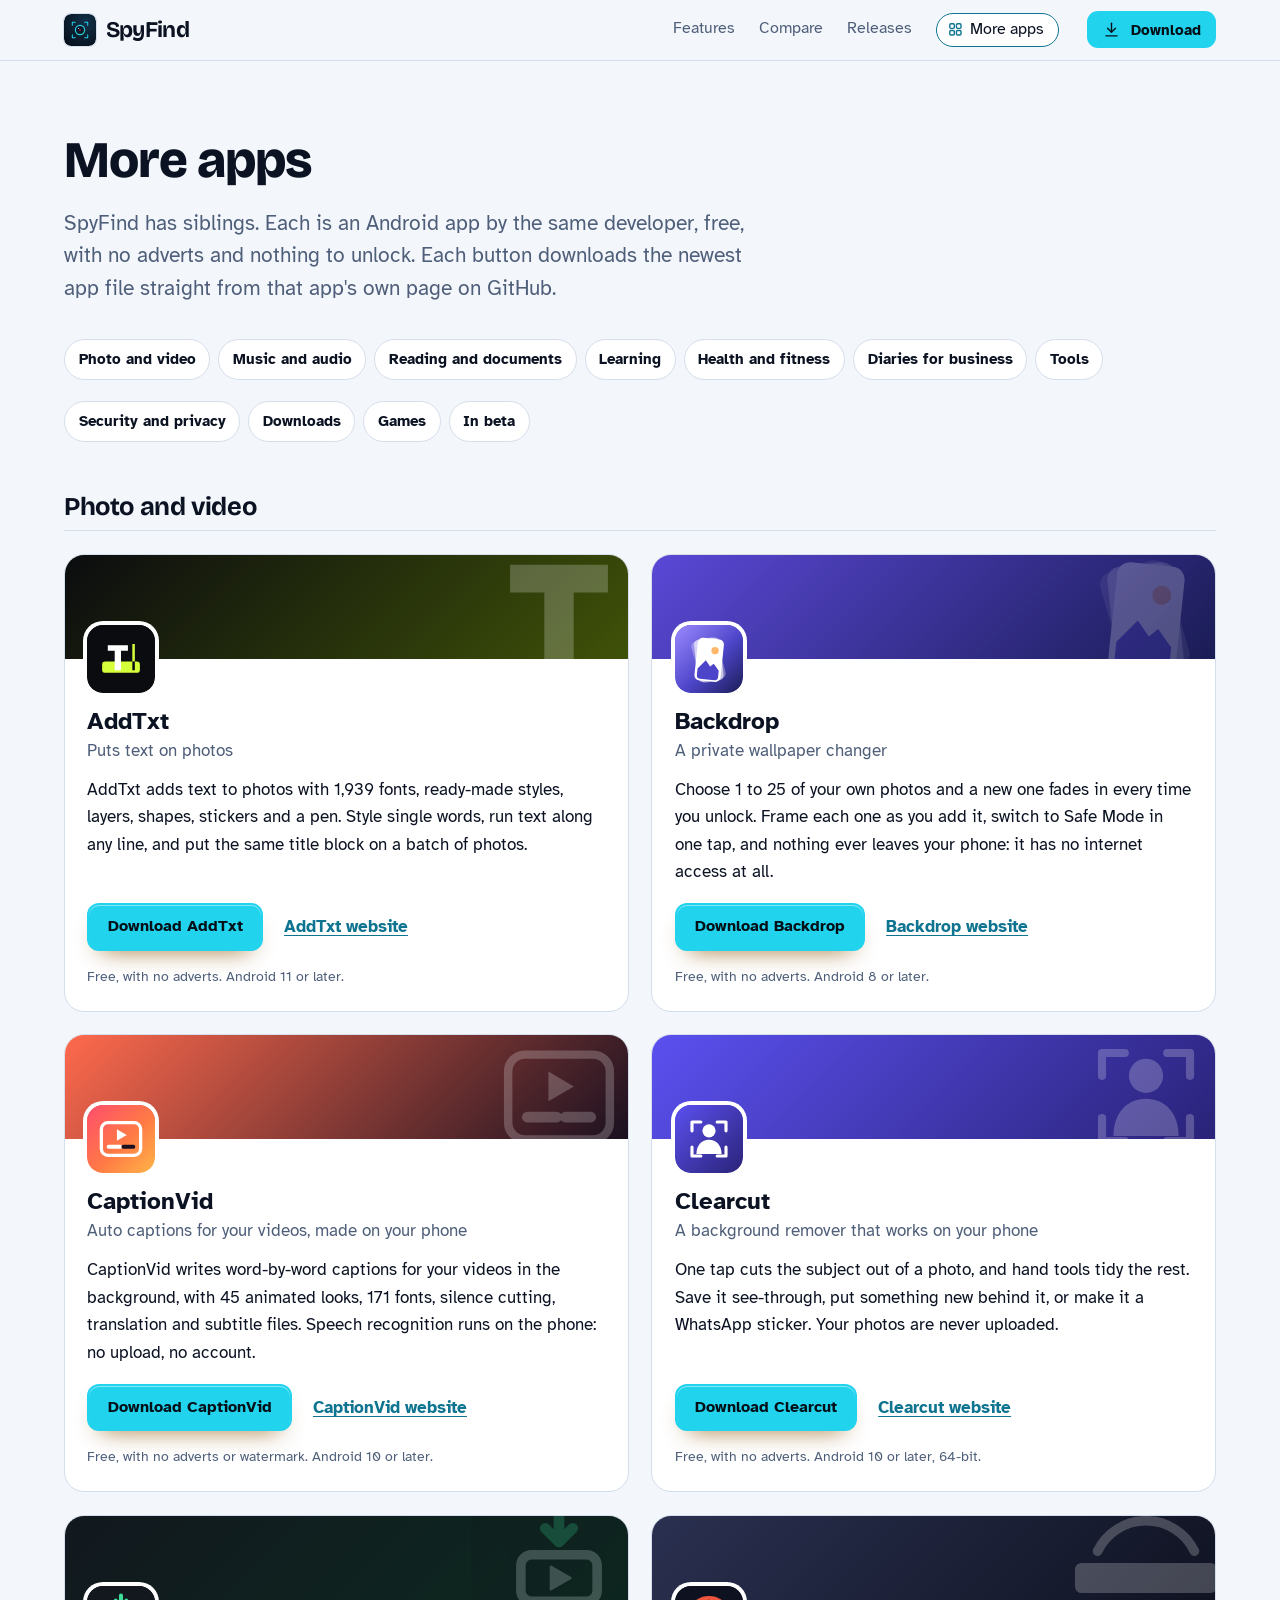
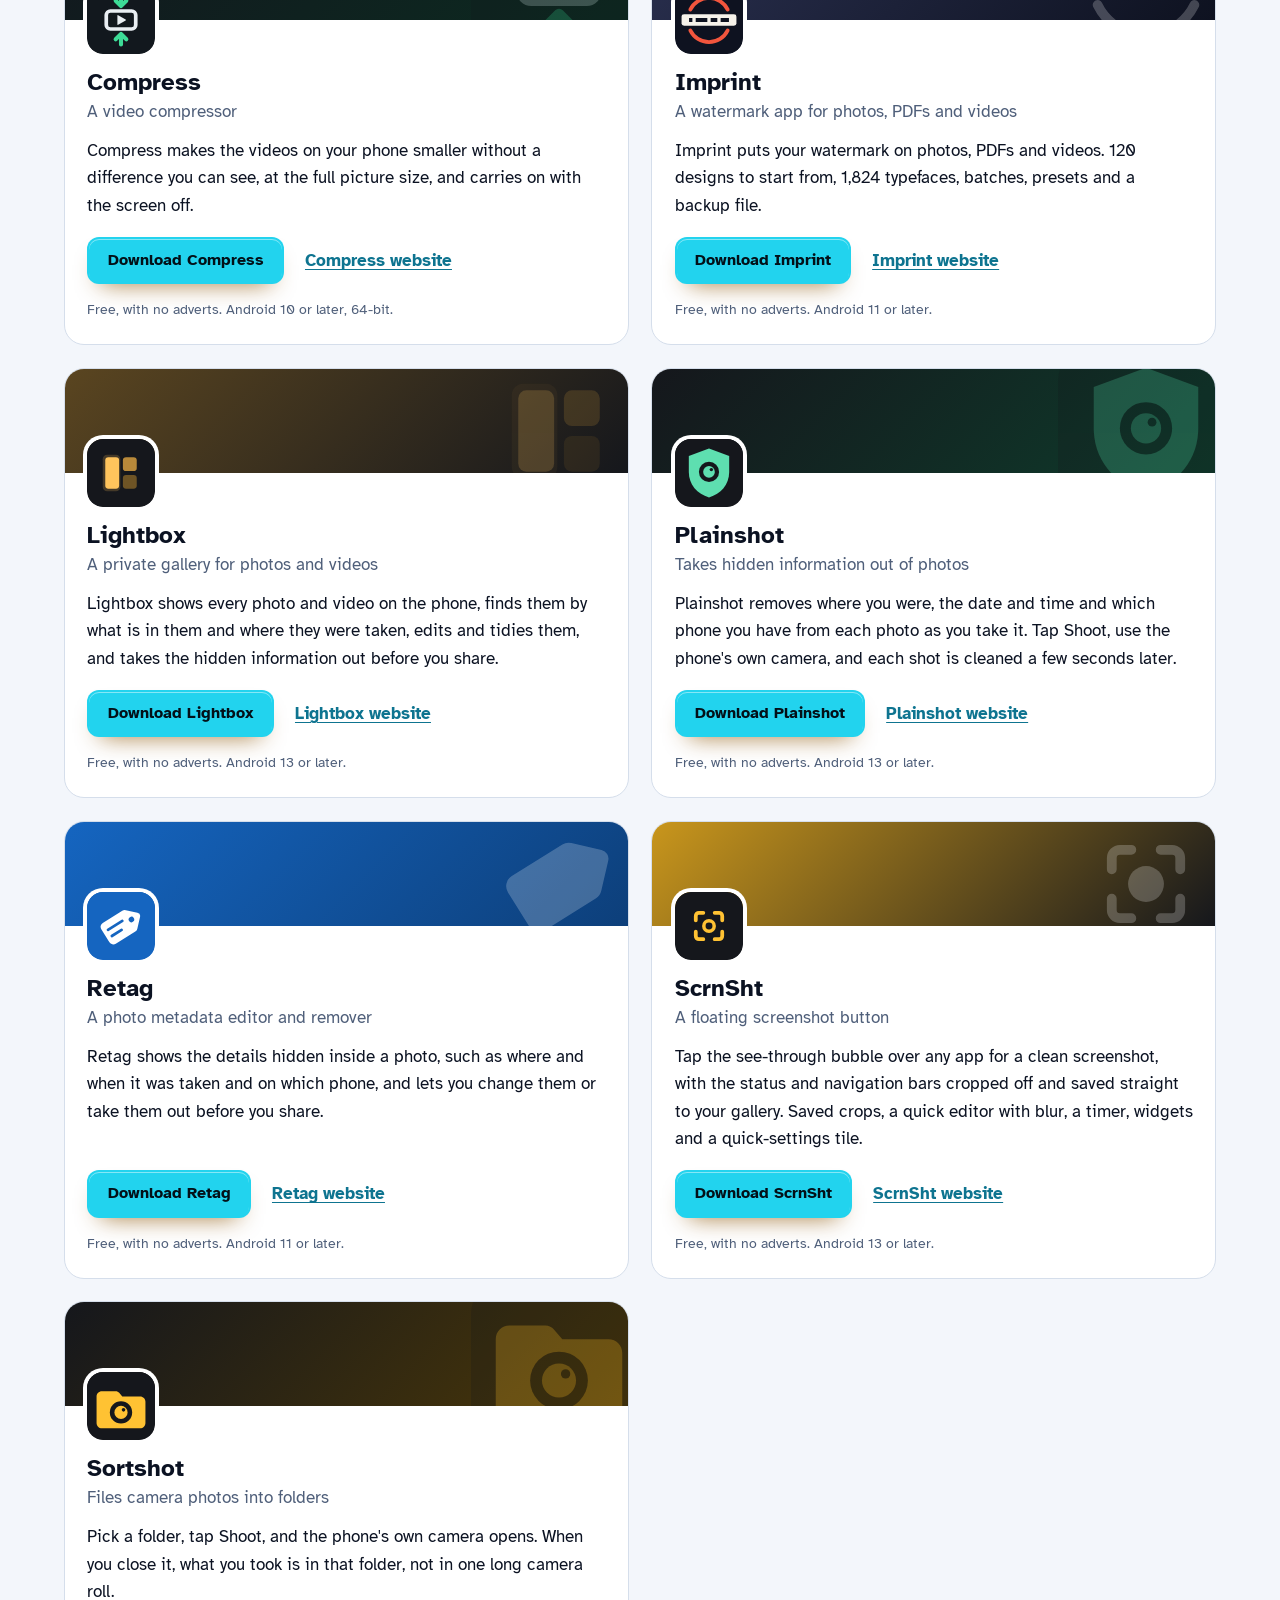
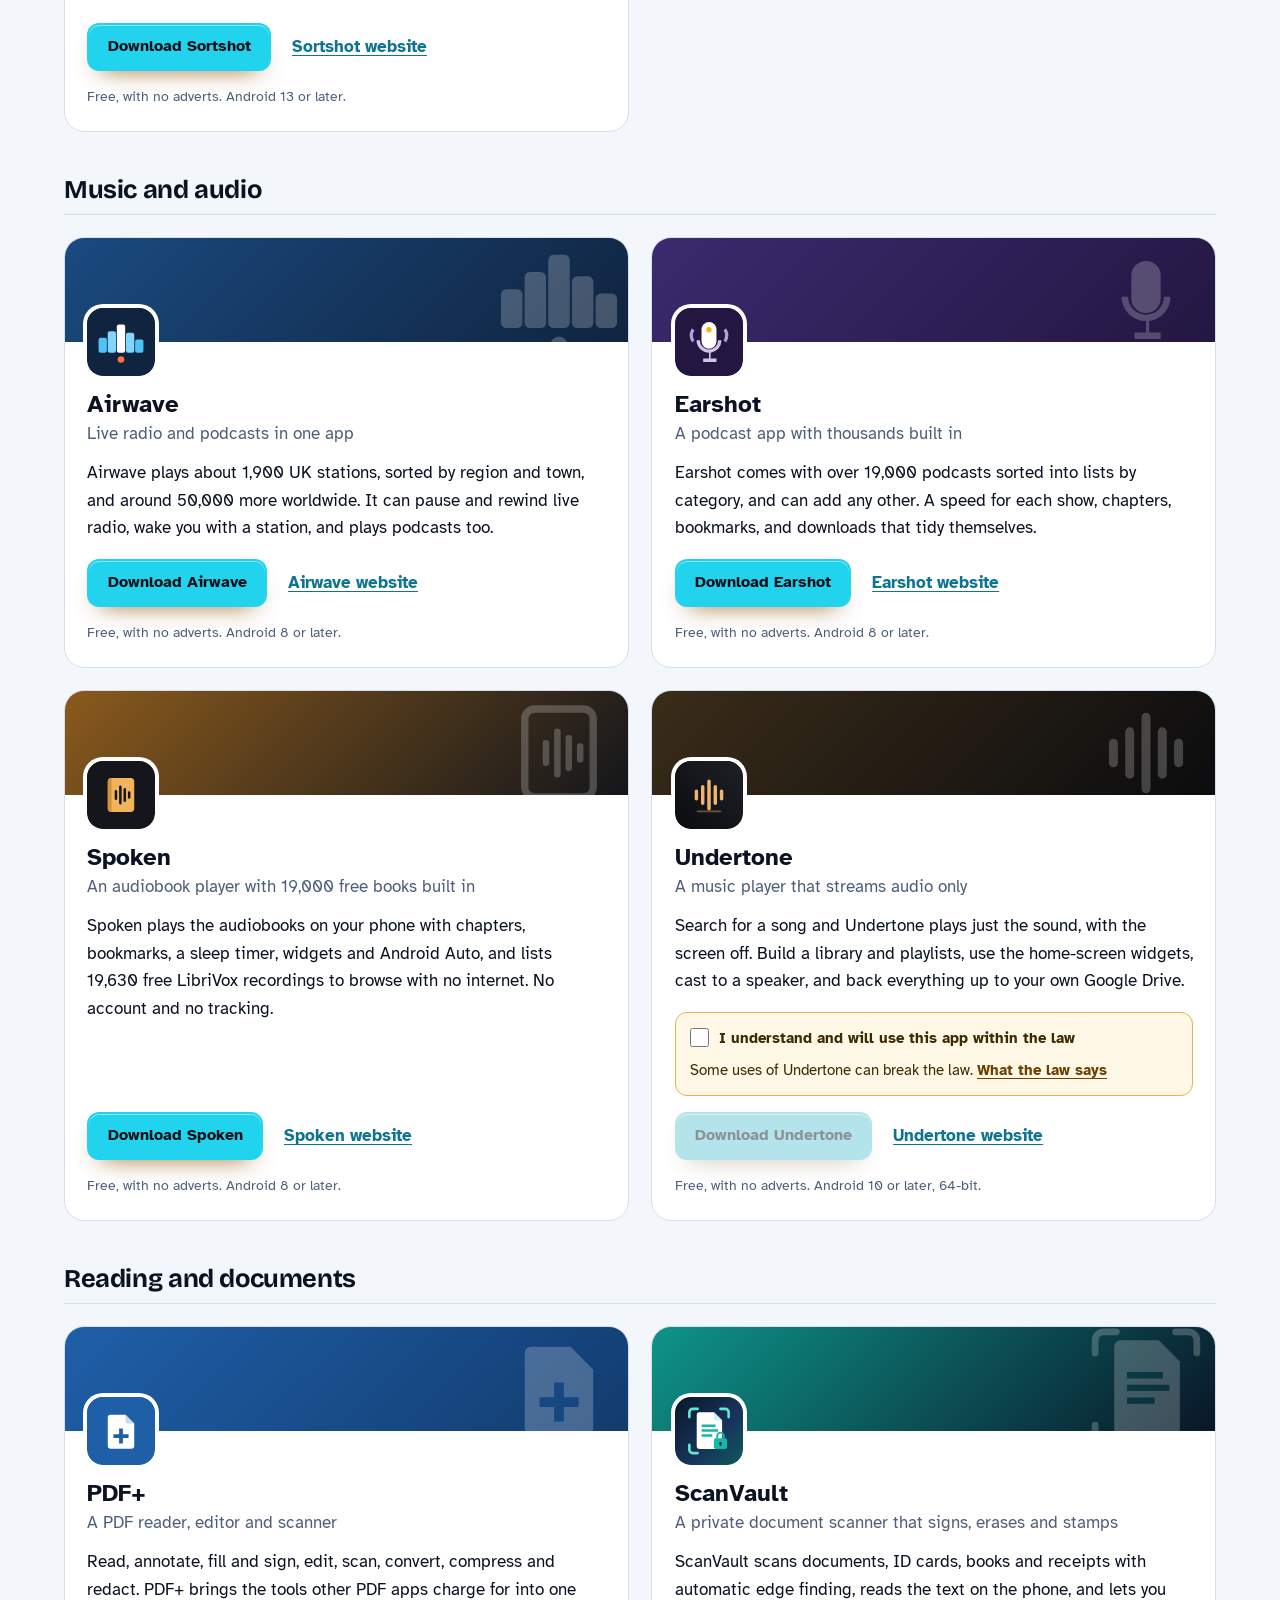
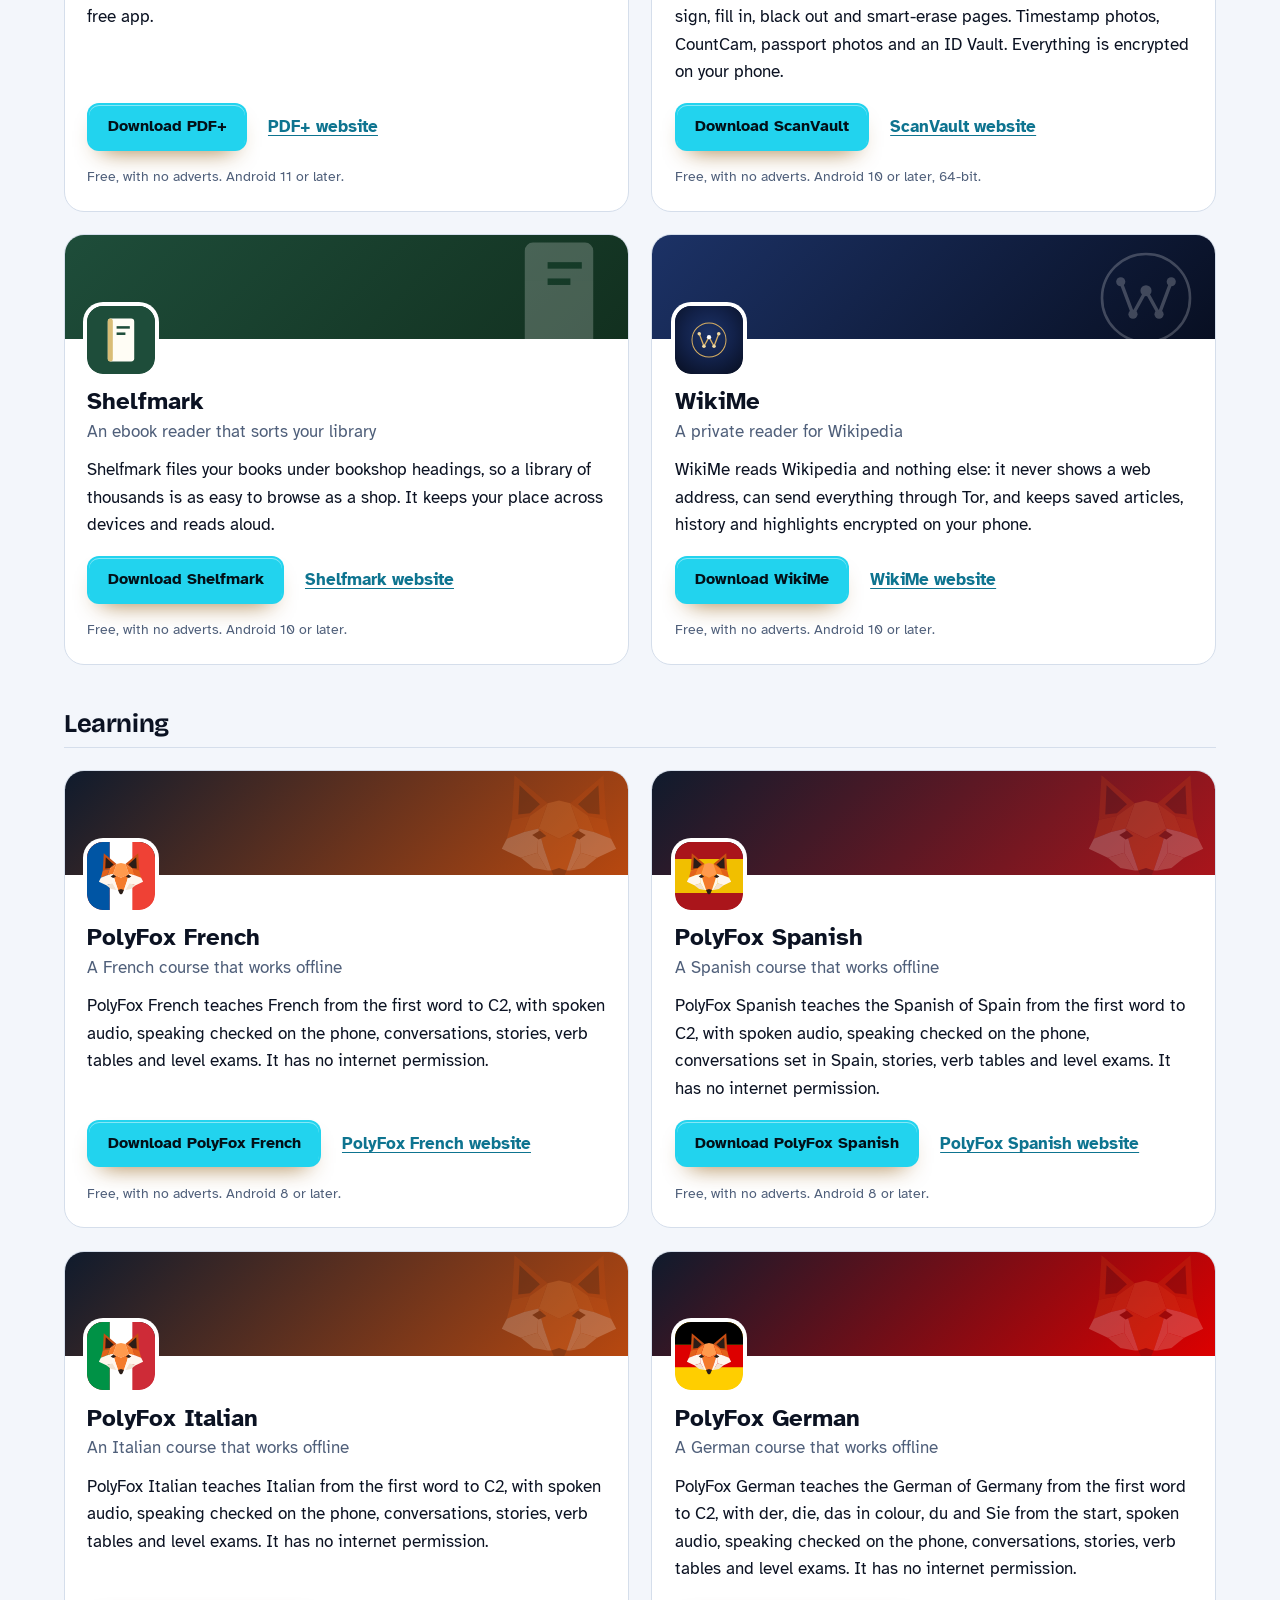
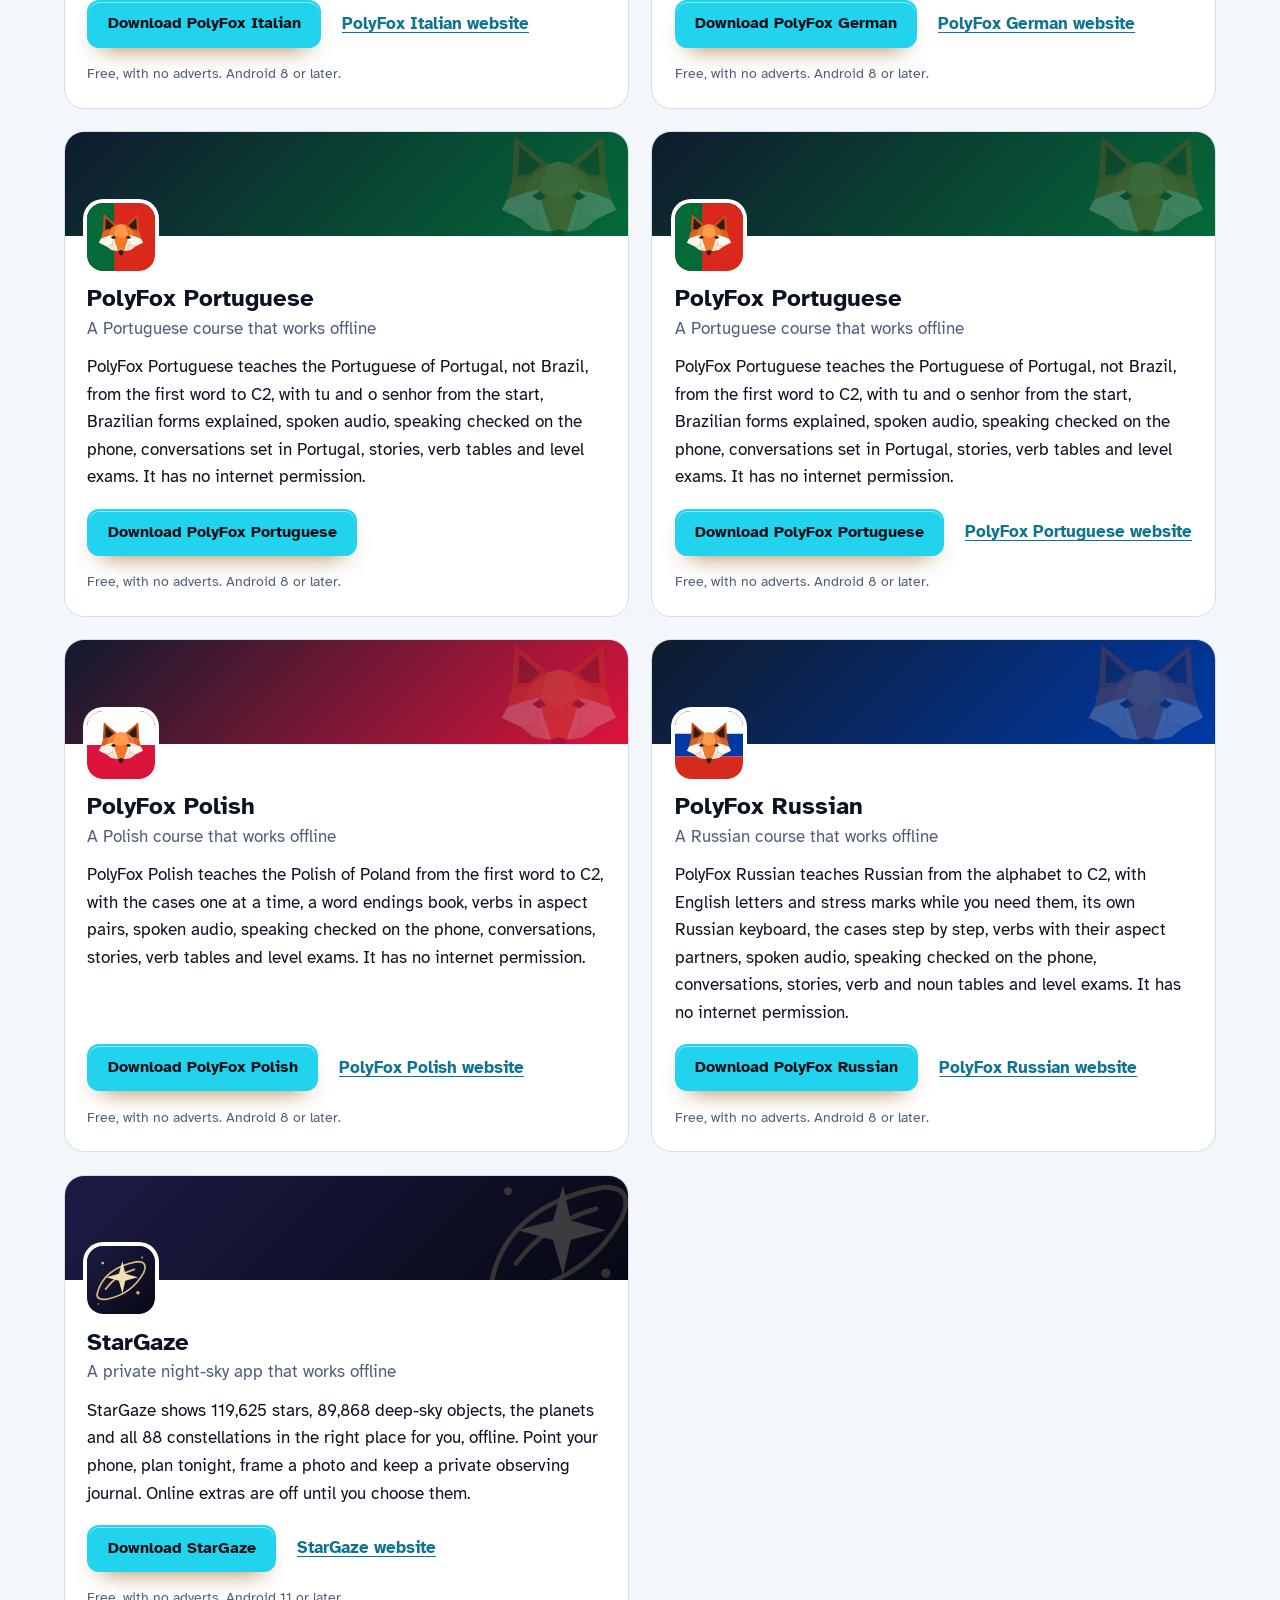
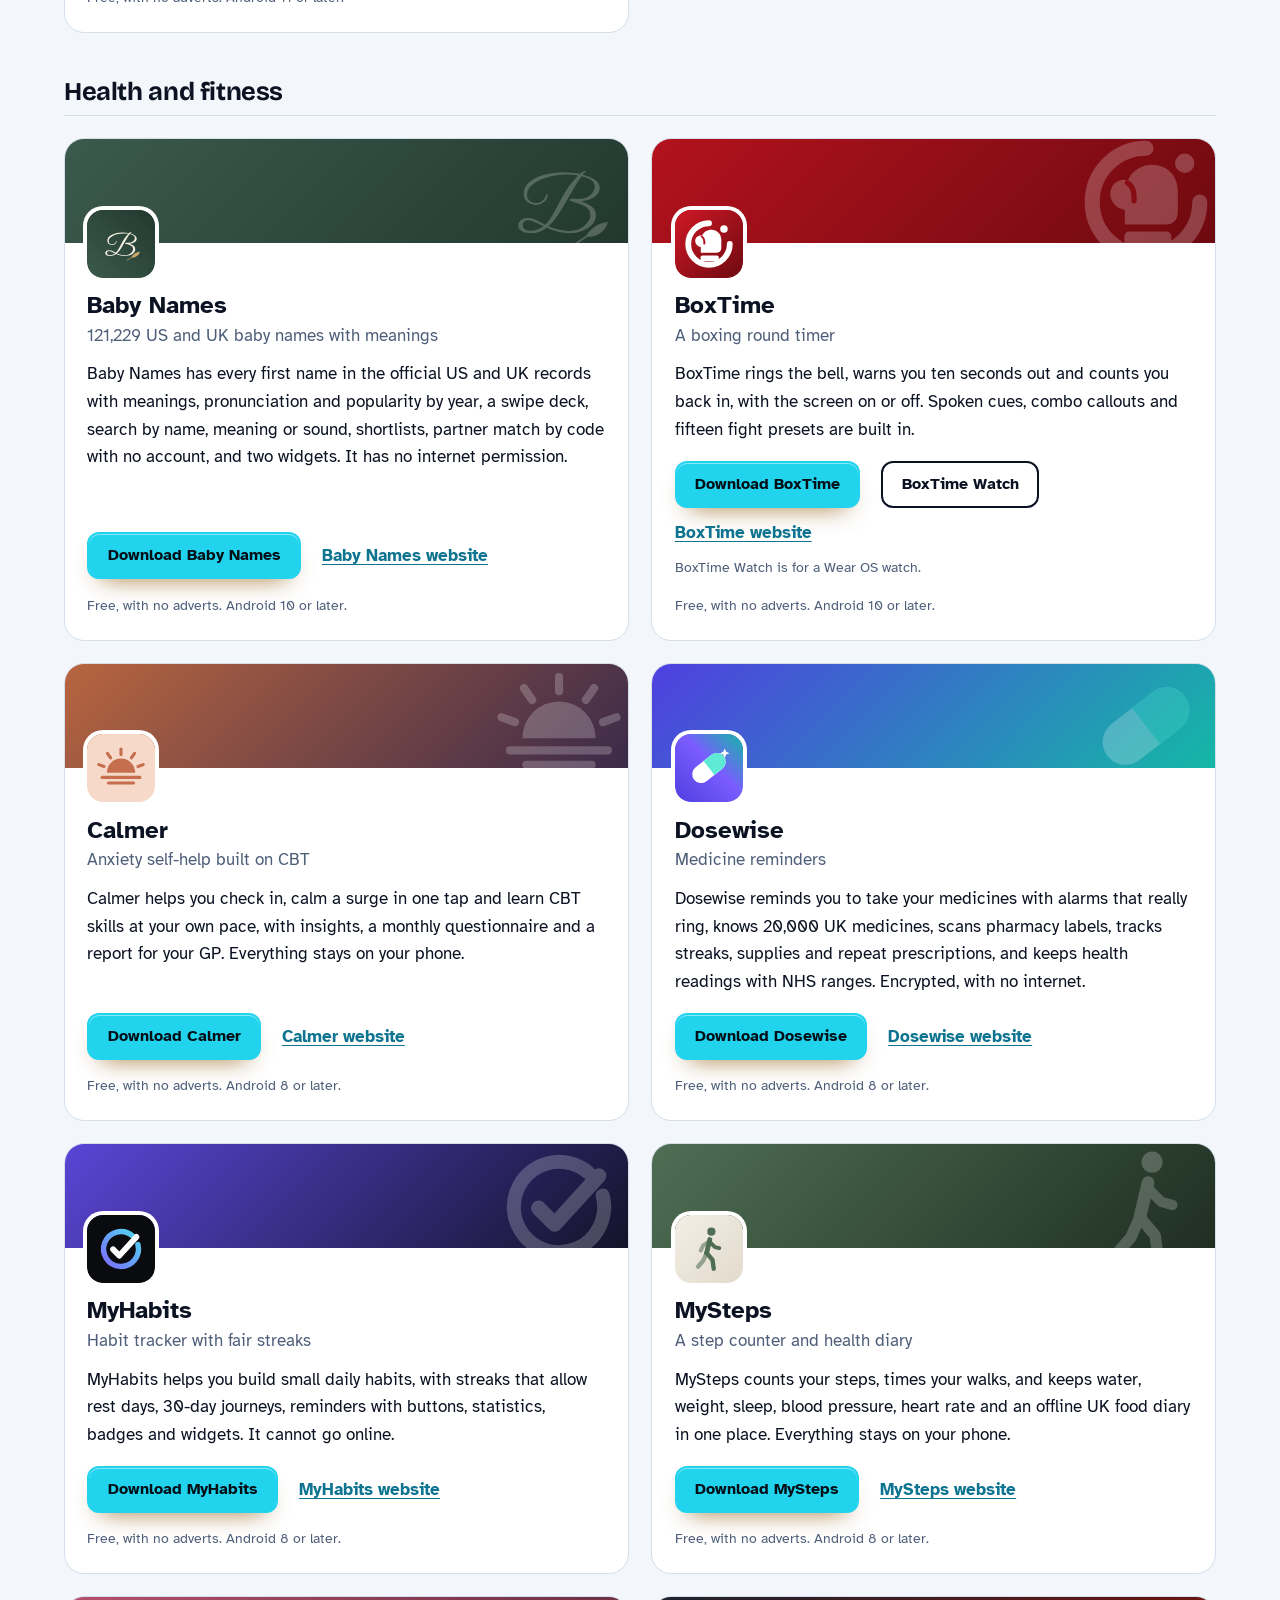
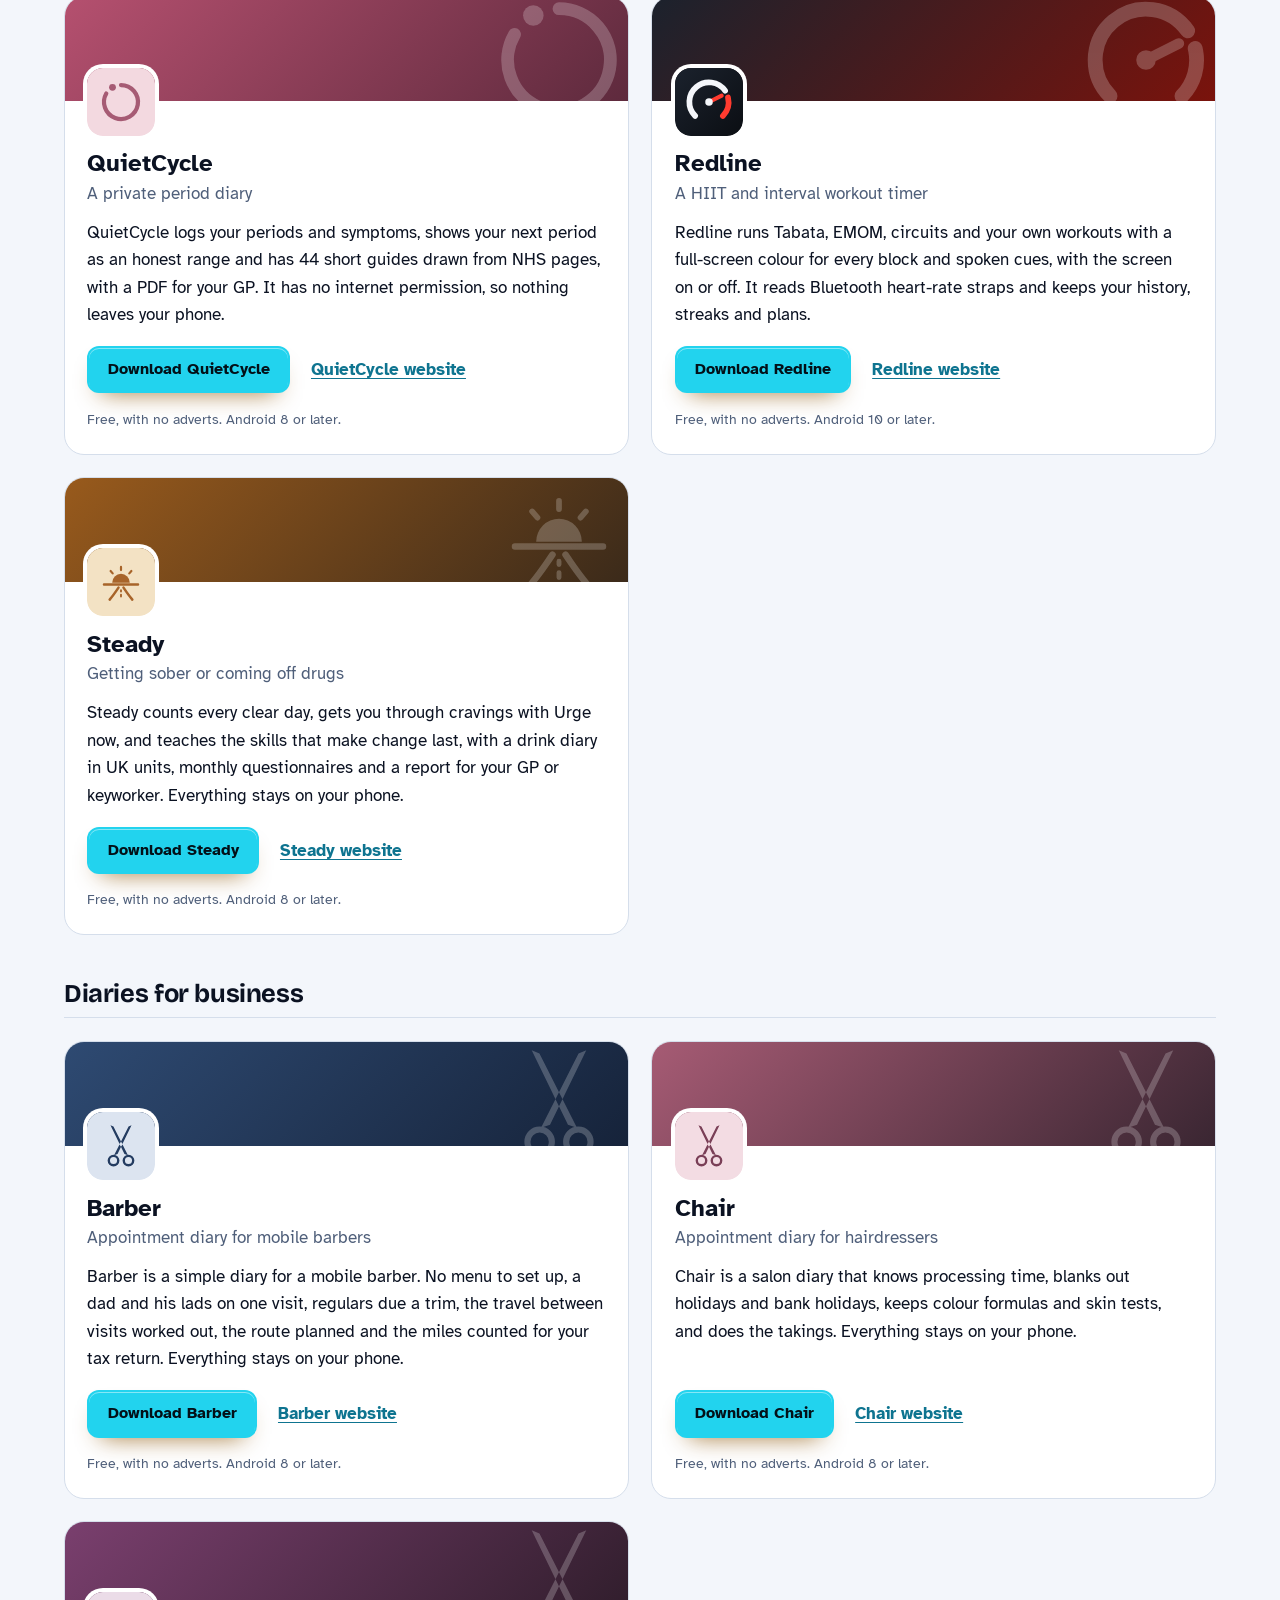
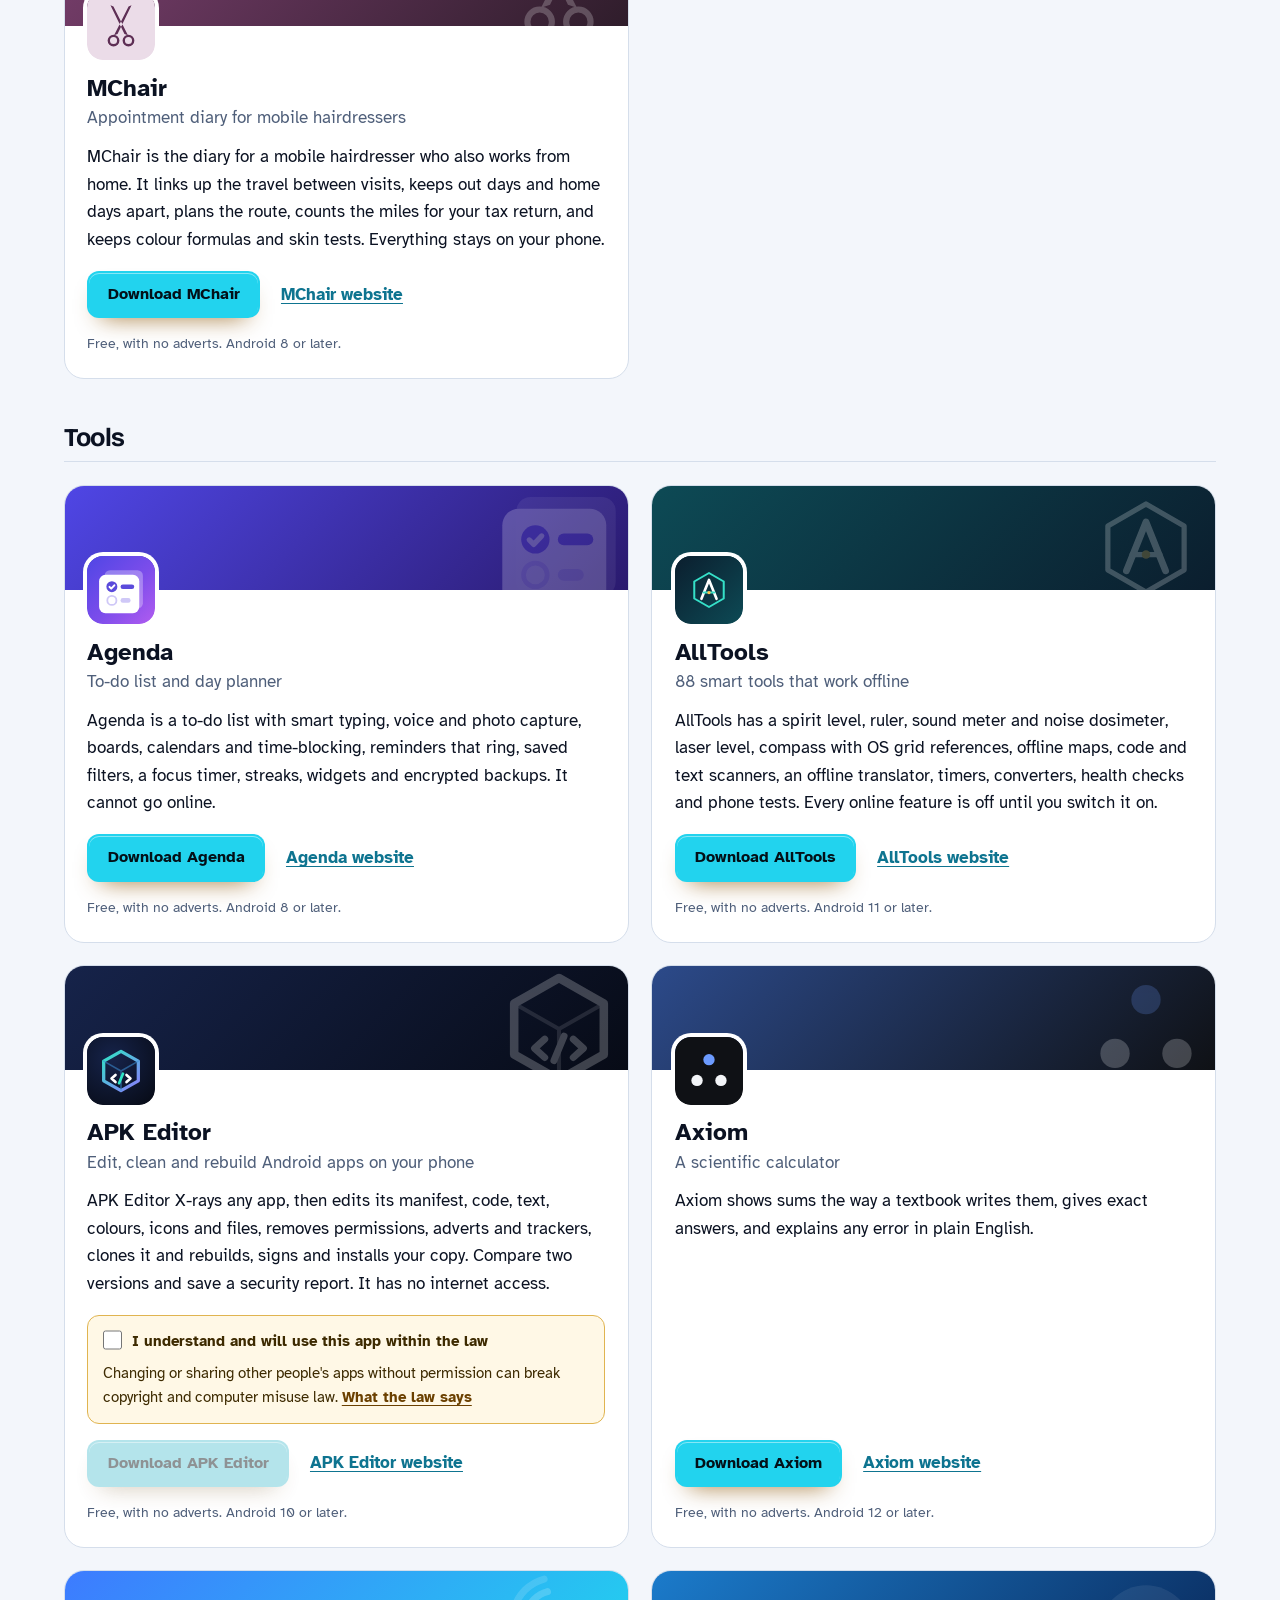
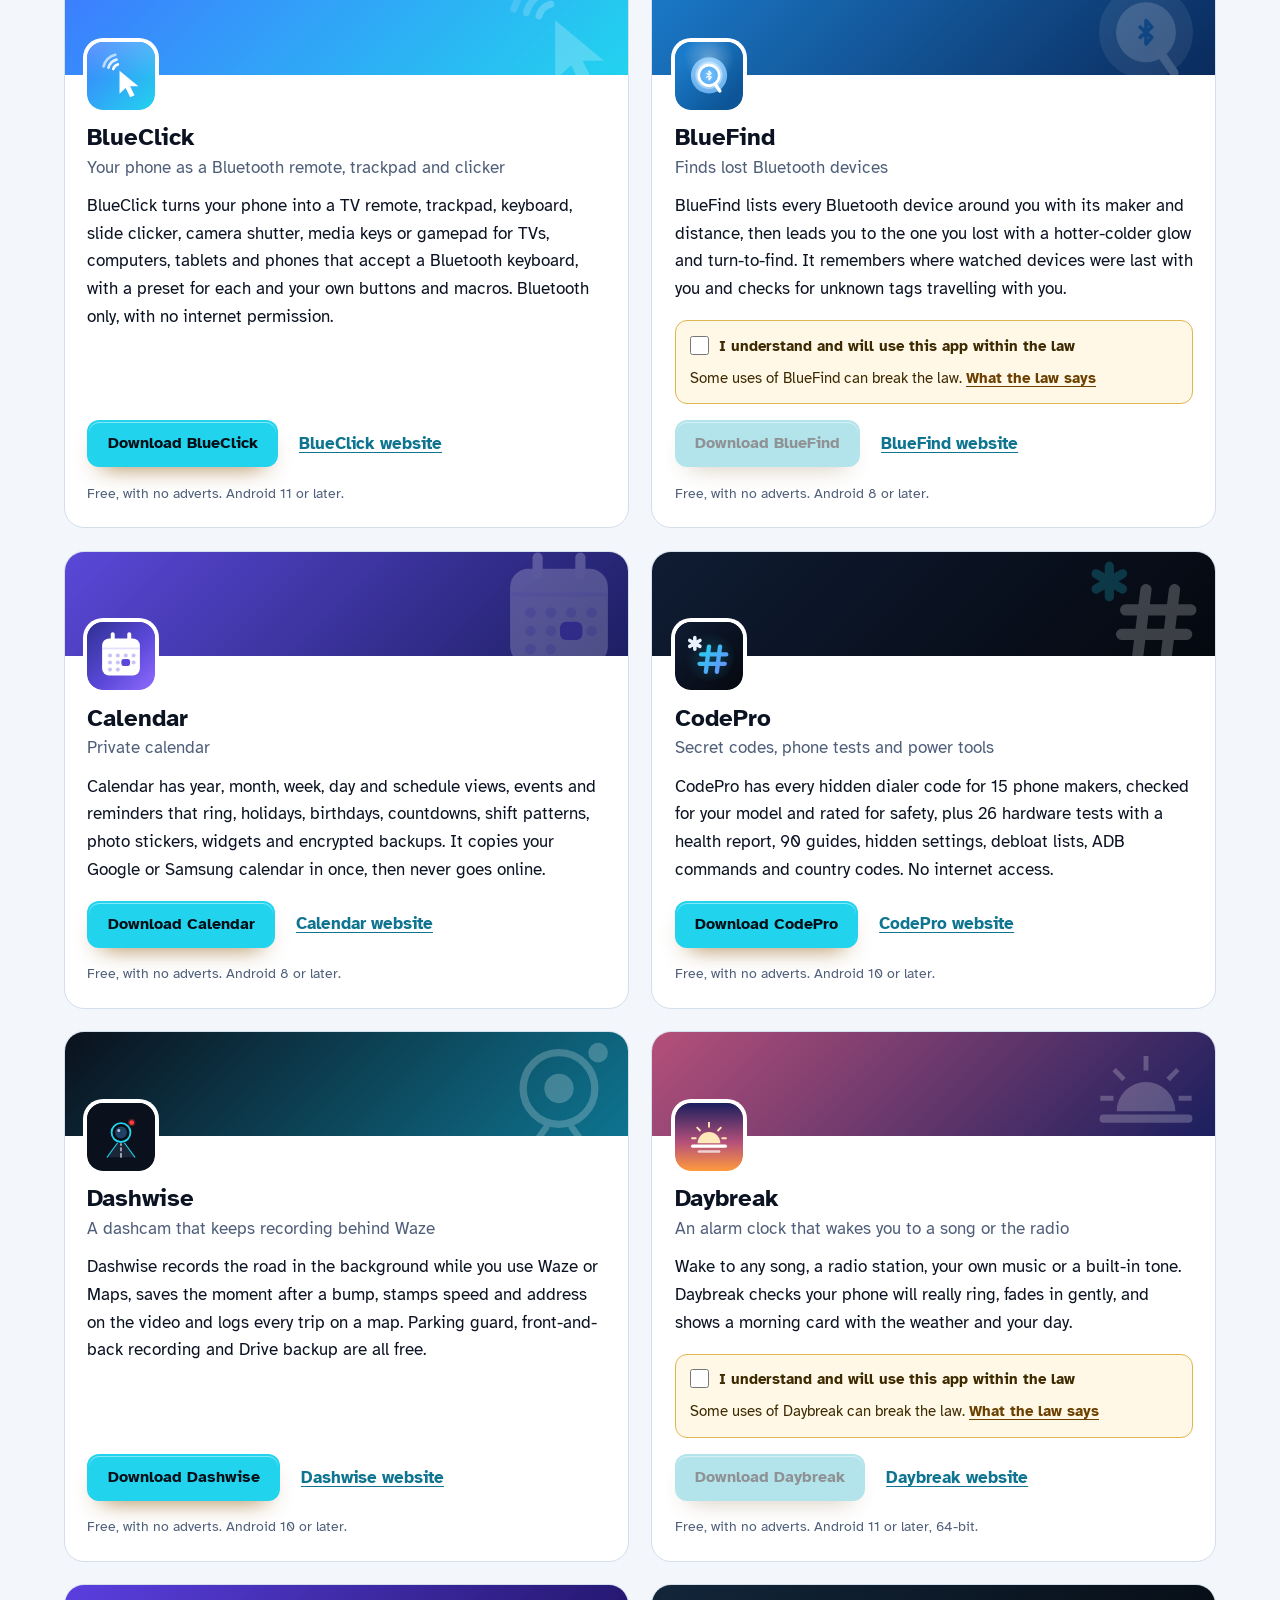
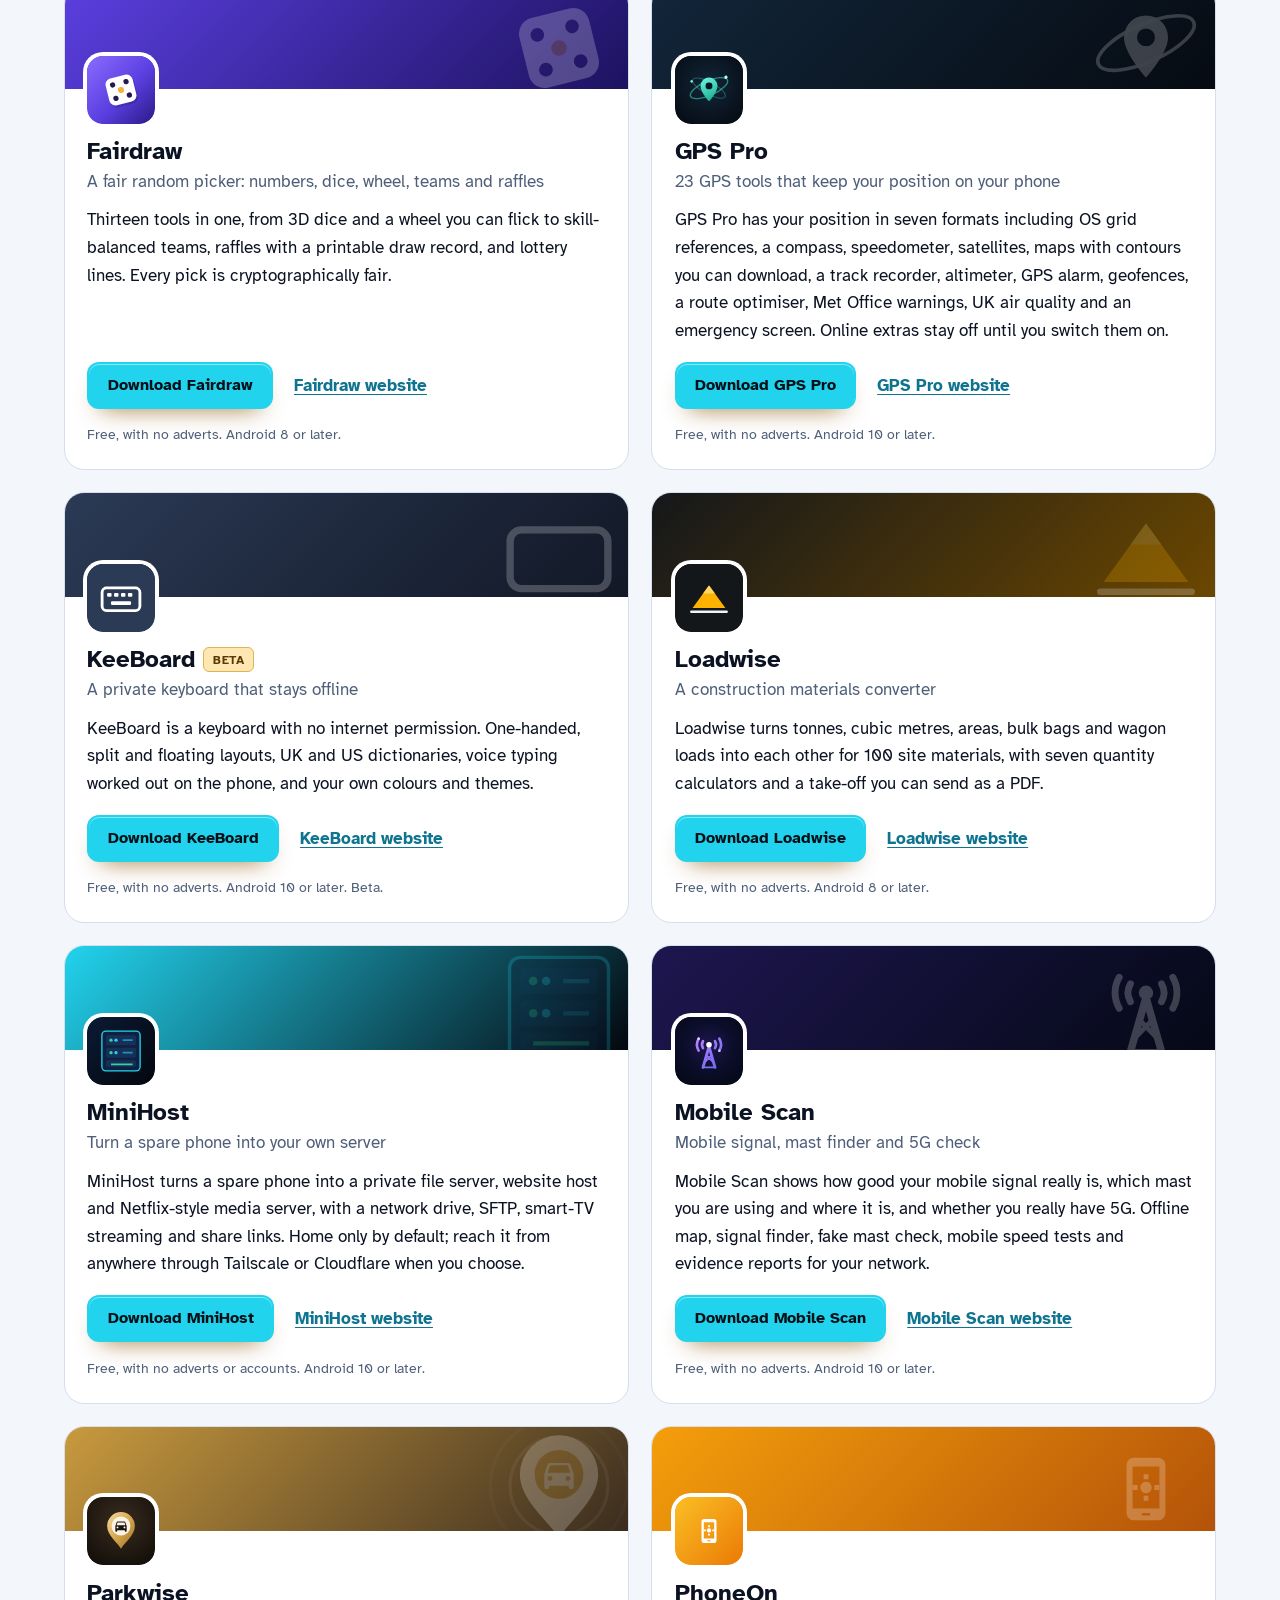
==== commit 63052805: "More apps: add BlueClick" ====
--- a/more-apps.html
+++ b/more-apps.html
@@ -4,7 +4,7 @@
 <meta charset="utf-8">
 <meta name="viewport" content="width=device-width, initial-scale=1">
 <title>More apps from the maker of SpyFind</title>
-<meta name="description" content="All 97 free Android apps from the maker of SpyFind, in one list by category, each with its download and a link to its website.">
+<meta name="description" content="All 98 free Android apps from the maker of SpyFind, in one list by category, each with its download and a link to its website.">
 <meta name="author" content="Jonathan Jackson">
 <link rel="canonical" href="https://customgpter.github.io/spyfind/more-apps.html">
 <meta name="theme-color" content="#f3f6fb" media="(prefers-color-scheme: light)">
@@ -12,7 +12,7 @@
 <meta property="og:type" content="website">
 <meta property="og:site_name" content="SpyFind">
 <meta property="og:title" content="More apps from the maker of SpyFind">
-<meta property="og:description" content="All 97 free Android apps from the maker of SpyFind, in one list by category, each with its download and a link to its website.">
+<meta property="og:description" content="All 98 free Android apps from the maker of SpyFind, in one list by category, each with its download and a link to its website.">
 <meta property="og:url" content="https://customgpter.github.io/spyfind/more-apps.html">
 <meta property="og:image" content="https://customgpter.github.io/spyfind/assets/og.png">
 <meta property="og:image:width" content="1200">
@@ -26,7 +26,7 @@
 <link rel="preload" href="./assets/fonts/atkinson-hyperlegible-latin-400-normal.woff2" as="font" type="font/woff2" crossorigin>
 <link rel="stylesheet" href="./assets/site.css?v=1">
 <link rel="stylesheet" href="./assets/house.css?v=1">
-<script type="application/ld+json">{"@context":"https://schema.org","@type":"ItemList","name":"Apps from the maker of SpyFind","url":"https://customgpter.github.io/spyfind/more-apps.html","itemListElement":[{"@type":"ListItem","position":1,"name":"AddTxt","url":"https://customgpter.github.io/addtxt/"},{"@type":"ListItem","position":2,"name":"Backdrop","url":"https://customgpter.github.io/backdrop/"},{"@type":"ListItem","position":3,"name":"CaptionVid","url":"https://customgpter.github.io/captionvid/"},{"@type":"ListItem","position":4,"name":"Clearcut","url":"https://customgpter.github.io/clearcut/"},{"@type":"ListItem","position":5,"name":"Compress","url":"https://customgpter.github.io/compress/"},{"@type":"ListItem","position":6,"name":"Imprint","url":"https://customgpter.github.io/imprint/"},{"@type":"ListItem","position":7,"name":"Lightbox","url":"https://customgpter.github.io/lightbox/"},{"@type":"ListItem","position":8,"name":"Plainshot","url":"https://customgpter.github.io/plainshot/"},{"@type":"ListItem","position":9,"name":"Retag","url":"https://customgpter.github.io/retag/"},{"@type":"ListItem","position":10,"name":"ScrnSht","url":"https://customgpter.github.io/scrnsht/"},{"@type":"ListItem","position":11,"name":"Sortshot","url":"https://customgpter.github.io/sortshot/"},{"@type":"ListItem","position":12,"name":"Airwave","url":"https://customgpter.github.io/airwave/"},{"@type":"ListItem","position":13,"name":"Earshot","url":"https://customgpter.github.io/earshot/"},{"@type":"ListItem","position":14,"name":"Spoken","url":"https://customgpter.github.io/spoken/"},{"@type":"ListItem","position":15,"name":"Undertone","url":"https://customgpter.github.io/undertone/"},{"@type":"ListItem","position":16,"name":"PDF+","url":"https://customgpter.github.io/pdfplus/"},{"@type":"ListItem","position":17,"name":"ScanVault","url":"https://customgpter.github.io/scanvault/"},{"@type":"ListItem","position":18,"name":"Shelfmark","url":"https://customgpter.github.io/shelfmark/"},{"@type":"ListItem","position":19,"name":"WikiMe","url":"https://customgpter.github.io/wikime/"},{"@type":"ListItem","position":20,"name":"PolyFox French","url":"https://customgpter.github.io/polyfox/"},{"@type":"ListItem","position":21,"name":"PolyFox German","url":"https://customgpter.github.io/polyfox-german/"},{"@type":"ListItem","position":22,"name":"PolyFox Portuguese","url":"https://customgpter.github.io/polyfox-portuguese/"},{"@type":"ListItem","position":23,"name":"PolyFox Polish","url":"https://customgpter.github.io/polyfox-polish/"},{"@type":"ListItem","position":24,"name":"PolyFox Russian","url":"https://customgpter.github.io/polyfox-russian/"},{"@type":"ListItem","position":25,"name":"StarGaze","url":"https://customgpter.github.io/stargaze/"},{"@type":"ListItem","position":26,"name":"Baby Names","url":"https://customgpter.github.io/babynames/"},{"@type":"ListItem","position":27,"name":"BoxTime","url":"https://customgpter.github.io/boxtime/"},{"@type":"ListItem","position":28,"name":"Calmer","url":"https://customgpter.github.io/calmer/"},{"@type":"ListItem","position":29,"name":"Dosewise","url":"https://customgpter.github.io/dosewise/"},{"@type":"ListItem","position":30,"name":"MyHabits","url":"https://customgpter.github.io/myhabits/"},{"@type":"ListItem","position":31,"name":"MySteps","url":"https://customgpter.github.io/mysteps/"},{"@type":"ListItem","position":32,"name":"QuietCycle","url":"https://customgpter.github.io/quietcycle/"},{"@type":"ListItem","position":33,"name":"Redline","url":"https://customgpter.github.io/redline/"},{"@type":"ListItem","position":34,"name":"Steady","url":"https://customgpter.github.io/steady/"},{"@type":"ListItem","position":35,"name":"Barber","url":"https://customgpter.github.io/barber/"},{"@type":"ListItem","position":36,"name":"Chair","url":"https://customgpter.github.io/chair/"},{"@type":"ListItem","position":37,"name":"MChair","url":"https://customgpter.github.io/mchair/"},{"@type":"ListItem","position":38,"name":"Agenda","url":"https://customgpter.github.io/agenda/"},{"@type":"ListItem","position":39,"name":"AllTools","url":"https://customgpter.github.io/alltools/"},{"@type":"ListItem","position":40,"name":"APK Editor","url":"https://customgpter.github.io/apkeditor/"},{"@type":"ListItem","position":41,"name":"Axiom","url":"https://customgpter.github.io/axiom/"},{"@type":"ListItem","position":42,"name":"BlueFind","url":"https://customgpter.github.io/bluefind/"},{"@type":"ListItem","position":43,"name":"Calendar","url":"https://customgpter.github.io/calendar/"},{"@type":"ListItem","position":44,"name":"CodePro","url":"https://customgpter.github.io/codepro/"},{"@type":"ListItem","position":45,"name":"Dashwise","url":"https://customgpter.github.io/dashwise/"},{"@type":"ListItem","position":46,"name":"Daybreak","url":"https://customgpter.github.io/daybreak/"},{"@type":"ListItem","position":47,"name":"Fairdraw","url":"https://customgpter.github.io/fairdraw/"},{"@type":"ListItem","position":48,"name":"GPS Pro","url":"https://customgpter.github.io/gpspro/"},{"@type":"ListItem","position":49,"name":"KeeBoard","url":"https://customgpter.github.io/keeboard/"},{"@type":"ListItem","position":50,"name":"Loadwise","url":"https://customgpter.github.io/loadwise/"},{"@type":"ListItem","position":51,"name":"MiniHost","url":"https://customgpter.github.io/minihost/"},{"@type":"ListItem","position":52,"name":"Mobile Scan","url":"https://customgpter.github.io/mobilescan/"},{"@type":"ListItem","position":53,"name":"Parkwise","url":"https://customgpter.github.io/parkwise/"},{"@type":"ListItem","position":54,"name":"Pocketmind","url":"https://customgpter.github.io/pocketmind/"},{"@type":"ListItem","position":55,"name":"Refine","url":"https://customgpter.github.io/refine/"},{"@type":"ListItem","position":56,"name":"Shiftwise","url":"https://customgpter.github.io/shiftwise/"},{"@type":"ListItem","position":57,"name":"SimpleCalc","url":"https://customgpter.github.io/simplecalc/"},{"@type":"ListItem","position":58,"name":"Skyline","url":"https://customgpter.github.io/skyline/"},{"@type":"ListItem","position":59,"name":"Slipway","url":"https://customgpter.github.io/slipway/"},{"@type":"ListItem","position":60,"name":"Tagger","url":"https://customgpter.github.io/tagger/"},{"@type":"ListItem","position":61,"name":"TotalClean","url":"https://customgpter.github.io/totalclean/"},{"@type":"ListItem","position":62,"name":"TVLink","url":"https://customgpter.github.io/tvlink/"},{"@type":"ListItem","position":63,"name":"Unbox","url":"https://customgpter.github.io/unbox/"},{"@type":"ListItem","position":64,"name":"WhatsKeep","url":"https://customgpter.github.io/whatskeep/"},{"@type":"ListItem","position":65,"name":"WiFi Scan","url":"https://customgpter.github.io/wifiscan/"},{"@type":"ListItem","position":66,"name":"Auditly","url":"https://customgpter.github.io/auditly/"},{"@type":"ListItem","position":67,"name":"Backchannel","url":"https://customgpter.github.io/backchannel/"},{"@type":"ListItem","position":68,"name":"ENotes","url":"https://customgpter.github.io/enotes/"},{"@type":"ListItem","position":69,"name":"FindMe","url":"https://customgpter.github.io/findme/"},{"@type":"ListItem","position":70,"name":"iLock","url":"https://customgpter.github.io/ilock/"},{"@type":"ListItem","position":71,"name":"ImSafe","url":"https://customgpter.github.io/imsafe/"},{"@type":"ListItem","position":72,"name":"IShred","url":"https://customgpter.github.io/ishred/"},{"@type":"ListItem","position":73,"name":"LockBox","url":"https://customgpter.github.io/lockbox/"},{"@type":"ListItem","position":74,"name":"PassVault","url":"https://customgpter.github.io/passvault/"},{"@type":"ListItem","position":75,"name":"SpyFind","url":"https://customgpter.github.io/spyfind/"},{"@type":"ListItem","position":76,"name":"TextWipe","url":"https://customgpter.github.io/textwipe/"},{"@type":"ListItem","position":77,"name":"Tracewire","url":"https://customgpter.github.io/tracewire/"},{"@type":"ListItem","position":78,"name":"Vigil","url":"https://customgpter.github.io/vigil/"},{"@type":"ListItem","position":79,"name":"Grab","url":"https://customgpter.github.io/grab/"},{"@type":"ListItem","position":80,"name":"Swarm","url":"https://customgpter.github.io/swarm/"},{"@type":"ListItem","position":81,"name":"Plane Games","url":"https://customgpter.github.io/plane-games/"},{"@type":"ListItem","position":82,"name":"Ninefold","url":"https://customgpter.github.io/ninefold/"},{"@type":"ListItem","position":83,"name":"Cubewise","url":"https://customgpter.github.io/cubewise/"},{"@type":"ListItem","position":84,"name":"Tilewise","url":"https://customgpter.github.io/tilewise/"},{"@type":"ListItem","position":85,"name":"Letterwise","url":"https://customgpter.github.io/letterwise/"},{"@type":"ListItem","position":86,"name":"Kingside","url":"https://customgpter.github.io/kingside/"},{"@type":"ListItem","position":87,"name":"Deckhand","url":"https://customgpter.github.io/deckhand/"},{"@type":"ListItem","position":88,"name":"SNESForge","url":"https://customgpter.github.io/snesforge/"},{"@type":"ListItem","position":89,"name":"Fame Boy","url":"https://customgpter.github.io/fameboy/"},{"@type":"ListItem","position":90,"name":"PSPPro","url":"https://customgpter.github.io/psppro/"},{"@type":"ListItem","position":91,"name":"MegaGen","url":"https://customgpter.github.io/megagen/"},{"@type":"ListItem","position":92,"name":"QVR","url":"https://customgpter.github.io/qvr/"},{"@type":"ListItem","position":93,"name":"QVR Watch","url":"https://customgpter.github.io/qvr-watch/"},{"@type":"ListItem","position":94,"name":"QVRLite","url":"https://customgpter.github.io/qvrlite/"},{"@type":"ListItem","position":95,"name":"Onionz","url":"https://customgpter.github.io/onionz/"},{"@type":"ListItem","position":96,"name":"OnionzWeb","url":"https://customgpter.github.io/onionzweb/"}]}</script>
+<script type="application/ld+json">{"@context":"https://schema.org","@type":"ItemList","name":"Apps from the maker of SpyFind","url":"https://customgpter.github.io/spyfind/more-apps.html","itemListElement":[{"@type":"ListItem","position":1,"name":"AddTxt","url":"https://customgpter.github.io/addtxt/"},{"@type":"ListItem","position":2,"name":"Backdrop","url":"https://customgpter.github.io/backdrop/"},{"@type":"ListItem","position":3,"name":"CaptionVid","url":"https://customgpter.github.io/captionvid/"},{"@type":"ListItem","position":4,"name":"Clearcut","url":"https://customgpter.github.io/clearcut/"},{"@type":"ListItem","position":5,"name":"Compress","url":"https://customgpter.github.io/compress/"},{"@type":"ListItem","position":6,"name":"Imprint","url":"https://customgpter.github.io/imprint/"},{"@type":"ListItem","position":7,"name":"Lightbox","url":"https://customgpter.github.io/lightbox/"},{"@type":"ListItem","position":8,"name":"Plainshot","url":"https://customgpter.github.io/plainshot/"},{"@type":"ListItem","position":9,"name":"Retag","url":"https://customgpter.github.io/retag/"},{"@type":"ListItem","position":10,"name":"ScrnSht","url":"https://customgpter.github.io/scrnsht/"},{"@type":"ListItem","position":11,"name":"Sortshot","url":"https://customgpter.github.io/sortshot/"},{"@type":"ListItem","position":12,"name":"Airwave","url":"https://customgpter.github.io/airwave/"},{"@type":"ListItem","position":13,"name":"Earshot","url":"https://customgpter.github.io/earshot/"},{"@type":"ListItem","position":14,"name":"Spoken","url":"https://customgpter.github.io/spoken/"},{"@type":"ListItem","position":15,"name":"Undertone","url":"https://customgpter.github.io/undertone/"},{"@type":"ListItem","position":16,"name":"PDF+","url":"https://customgpter.github.io/pdfplus/"},{"@type":"ListItem","position":17,"name":"ScanVault","url":"https://customgpter.github.io/scanvault/"},{"@type":"ListItem","position":18,"name":"Shelfmark","url":"https://customgpter.github.io/shelfmark/"},{"@type":"ListItem","position":19,"name":"WikiMe","url":"https://customgpter.github.io/wikime/"},{"@type":"ListItem","position":20,"name":"PolyFox French","url":"https://customgpter.github.io/polyfox/"},{"@type":"ListItem","position":21,"name":"PolyFox German","url":"https://customgpter.github.io/polyfox-german/"},{"@type":"ListItem","position":22,"name":"PolyFox Portuguese","url":"https://customgpter.github.io/polyfox-portuguese/"},{"@type":"ListItem","position":23,"name":"PolyFox Polish","url":"https://customgpter.github.io/polyfox-polish/"},{"@type":"ListItem","position":24,"name":"PolyFox Russian","url":"https://customgpter.github.io/polyfox-russian/"},{"@type":"ListItem","position":25,"name":"StarGaze","url":"https://customgpter.github.io/stargaze/"},{"@type":"ListItem","position":26,"name":"Baby Names","url":"https://customgpter.github.io/babynames/"},{"@type":"ListItem","position":27,"name":"BoxTime","url":"https://customgpter.github.io/boxtime/"},{"@type":"ListItem","position":28,"name":"Calmer","url":"https://customgpter.github.io/calmer/"},{"@type":"ListItem","position":29,"name":"Dosewise","url":"https://customgpter.github.io/dosewise/"},{"@type":"ListItem","position":30,"name":"MyHabits","url":"https://customgpter.github.io/myhabits/"},{"@type":"ListItem","position":31,"name":"MySteps","url":"https://customgpter.github.io/mysteps/"},{"@type":"ListItem","position":32,"name":"QuietCycle","url":"https://customgpter.github.io/quietcycle/"},{"@type":"ListItem","position":33,"name":"Redline","url":"https://customgpter.github.io/redline/"},{"@type":"ListItem","position":34,"name":"Steady","url":"https://customgpter.github.io/steady/"},{"@type":"ListItem","position":35,"name":"Barber","url":"https://customgpter.github.io/barber/"},{"@type":"ListItem","position":36,"name":"Chair","url":"https://customgpter.github.io/chair/"},{"@type":"ListItem","position":37,"name":"MChair","url":"https://customgpter.github.io/mchair/"},{"@type":"ListItem","position":38,"name":"Agenda","url":"https://customgpter.github.io/agenda/"},{"@type":"ListItem","position":39,"name":"AllTools","url":"https://customgpter.github.io/alltools/"},{"@type":"ListItem","position":40,"name":"APK Editor","url":"https://customgpter.github.io/apkeditor/"},{"@type":"ListItem","position":41,"name":"Axiom","url":"https://customgpter.github.io/axiom/"},{"@type":"ListItem","position":42,"name":"BlueClick","url":"https://customgpter.github.io/blueclick/"},{"@type":"ListItem","position":43,"name":"BlueFind","url":"https://customgpter.github.io/bluefind/"},{"@type":"ListItem","position":44,"name":"Calendar","url":"https://customgpter.github.io/calendar/"},{"@type":"ListItem","position":45,"name":"CodePro","url":"https://customgpter.github.io/codepro/"},{"@type":"ListItem","position":46,"name":"Dashwise","url":"https://customgpter.github.io/dashwise/"},{"@type":"ListItem","position":47,"name":"Daybreak","url":"https://customgpter.github.io/daybreak/"},{"@type":"ListItem","position":48,"name":"Fairdraw","url":"https://customgpter.github.io/fairdraw/"},{"@type":"ListItem","position":49,"name":"GPS Pro","url":"https://customgpter.github.io/gpspro/"},{"@type":"ListItem","position":50,"name":"KeeBoard","url":"https://customgpter.github.io/keeboard/"},{"@type":"ListItem","position":51,"name":"Loadwise","url":"https://customgpter.github.io/loadwise/"},{"@type":"ListItem","position":52,"name":"MiniHost","url":"https://customgpter.github.io/minihost/"},{"@type":"ListItem","position":53,"name":"Mobile Scan","url":"https://customgpter.github.io/mobilescan/"},{"@type":"ListItem","position":54,"name":"Parkwise","url":"https://customgpter.github.io/parkwise/"},{"@type":"ListItem","position":55,"name":"Pocketmind","url":"https://customgpter.github.io/pocketmind/"},{"@type":"ListItem","position":56,"name":"Refine","url":"https://customgpter.github.io/refine/"},{"@type":"ListItem","position":57,"name":"Shiftwise","url":"https://customgpter.github.io/shiftwise/"},{"@type":"ListItem","position":58,"name":"SimpleCalc","url":"https://customgpter.github.io/simplecalc/"},{"@type":"ListItem","position":59,"name":"Skyline","url":"https://customgpter.github.io/skyline/"},{"@type":"ListItem","position":60,"name":"Slipway","url":"https://customgpter.github.io/slipway/"},{"@type":"ListItem","position":61,"name":"Tagger","url":"https://customgpter.github.io/tagger/"},{"@type":"ListItem","position":62,"name":"TotalClean","url":"https://customgpter.github.io/totalclean/"},{"@type":"ListItem","position":63,"name":"TVLink","url":"https://customgpter.github.io/tvlink/"},{"@type":"ListItem","position":64,"name":"Unbox","url":"https://customgpter.github.io/unbox/"},{"@type":"ListItem","position":65,"name":"WhatsKeep","url":"https://customgpter.github.io/whatskeep/"},{"@type":"ListItem","position":66,"name":"WiFi Scan","url":"https://customgpter.github.io/wifiscan/"},{"@type":"ListItem","position":67,"name":"Auditly","url":"https://customgpter.github.io/auditly/"},{"@type":"ListItem","position":68,"name":"Backchannel","url":"https://customgpter.github.io/backchannel/"},{"@type":"ListItem","position":69,"name":"ENotes","url":"https://customgpter.github.io/enotes/"},{"@type":"ListItem","position":70,"name":"FindMe","url":"https://customgpter.github.io/findme/"},{"@type":"ListItem","position":71,"name":"iLock","url":"https://customgpter.github.io/ilock/"},{"@type":"ListItem","position":72,"name":"ImSafe","url":"https://customgpter.github.io/imsafe/"},{"@type":"ListItem","position":73,"name":"IShred","url":"https://customgpter.github.io/ishred/"},{"@type":"ListItem","position":74,"name":"LockBox","url":"https://customgpter.github.io/lockbox/"},{"@type":"ListItem","position":75,"name":"PassVault","url":"https://customgpter.github.io/passvault/"},{"@type":"ListItem","position":76,"name":"SpyFind","url":"https://customgpter.github.io/spyfind/"},{"@type":"ListItem","position":77,"name":"TextWipe","url":"https://customgpter.github.io/textwipe/"},{"@type":"ListItem","position":78,"name":"Tracewire","url":"https://customgpter.github.io/tracewire/"},{"@type":"ListItem","position":79,"name":"Vigil","url":"https://customgpter.github.io/vigil/"},{"@type":"ListItem","position":80,"name":"Grab","url":"https://customgpter.github.io/grab/"},{"@type":"ListItem","position":81,"name":"Swarm","url":"https://customgpter.github.io/swarm/"},{"@type":"ListItem","position":82,"name":"Plane Games","url":"https://customgpter.github.io/plane-games/"},{"@type":"ListItem","position":83,"name":"Ninefold","url":"https://customgpter.github.io/ninefold/"},{"@type":"ListItem","position":84,"name":"Cubewise","url":"https://customgpter.github.io/cubewise/"},{"@type":"ListItem","position":85,"name":"Tilewise","url":"https://customgpter.github.io/tilewise/"},{"@type":"ListItem","position":86,"name":"Letterwise","url":"https://customgpter.github.io/letterwise/"},{"@type":"ListItem","position":87,"name":"Kingside","url":"https://customgpter.github.io/kingside/"},{"@type":"ListItem","position":88,"name":"Deckhand","url":"https://customgpter.github.io/deckhand/"},{"@type":"ListItem","position":89,"name":"SNESForge","url":"https://customgpter.github.io/snesforge/"},{"@type":"ListItem","position":90,"name":"Fame Boy","url":"https://customgpter.github.io/fameboy/"},{"@type":"ListItem","position":91,"name":"PSPPro","url":"https://customgpter.github.io/psppro/"},{"@type":"ListItem","position":92,"name":"MegaGen","url":"https://customgpter.github.io/megagen/"},{"@type":"ListItem","position":93,"name":"QVR","url":"https://customgpter.github.io/qvr/"},{"@type":"ListItem","position":94,"name":"QVR Watch","url":"https://customgpter.github.io/qvr-watch/"},{"@type":"ListItem","position":95,"name":"QVRLite","url":"https://customgpter.github.io/qvrlite/"},{"@type":"ListItem","position":96,"name":"Onionz","url":"https://customgpter.github.io/onionz/"},{"@type":"ListItem","position":97,"name":"OnionzWeb","url":"https://customgpter.github.io/onionzweb/"}]}</script>
 <link rel="stylesheet" href="./assets/apps-list.css?v=1">
 <script src="./assets/apps-list.js?v=1" defer></script>
 </head>
@@ -87,7 +87,7 @@
 <div class="mapps-group" role="group" aria-labelledby="apps-tools"><h2 class="mapps-cat" id="apps-tools">Tools</h2>
 <ul class="mapps"><li class="mapp" style="--b:#4f46e5;--b2:#2a1a6e"><div class="mapp-cover" aria-hidden="true"><svg viewBox="0 0 108 108"><g transform="translate(54 56) scale(1.45) translate(-52 -56)"><rect x="34" y="33" width="42" height="42" rx="6" fill="#fff" fill-opacity=".3"/><rect x="28" y="38" width="44" height="42" rx="7" fill="#fff" fill-opacity=".95"/><circle cx="42" cy="51" r="6" fill="#5b4bdb"/><path d="M39.4 51.2l1.9 1.9 3.4-3.6" stroke="#fff" stroke-width="2.2" fill="none" stroke-linecap="round" stroke-linejoin="round"/><rect x="51.5" y="48.5" width="15" height="5" rx="2.5" fill="#5b4bdb"/><circle cx="42" cy="66" r="5" fill="none" stroke="#cfc8f7" stroke-width="2"/><rect x="51.5" y="63.5" width="11" height="5" rx="2.5" fill="#cfc8f7"/></g></svg></div><div class="mapp-body"><svg class="mapp-icon" viewBox="0 0 108 108" aria-hidden="true"><defs><linearGradient id="i-agenda-agi" x1="0" y1="0" x2="1" y2="1"><stop offset="0" stop-color="#4f46e5"/><stop offset=".55" stop-color="#7c4deb"/><stop offset="1" stop-color="#b15cf0"/></linearGradient></defs><rect width="108" height="108" rx="24" fill="url(#i-agenda-agi)"/><g transform="translate(54 56) scale(1.45) translate(-52 -56)"><rect x="34" y="33" width="42" height="42" rx="6" fill="#fff" fill-opacity=".3"/><rect x="28" y="38" width="44" height="42" rx="7" fill="#fff"/><circle cx="42" cy="51" r="6" fill="#5b4bdb"/><path d="M39.4 51.2l1.9 1.9 3.4-3.6" stroke="#fff" stroke-width="2.2" fill="none" stroke-linecap="round" stroke-linejoin="round"/><rect x="51.5" y="48.5" width="15" height="5" rx="2.5" fill="#5b4bdb"/><circle cx="42" cy="66" r="5" fill="none" stroke="#cfc8f7" stroke-width="2"/><rect x="51.5" y="63.5" width="11" height="5" rx="2.5" fill="#cfc8f7"/></g></svg><h3>Agenda</h3><p class="mapp-kind">To-do list and day planner</p><p class="mapp-say">Agenda is a to-do list with smart typing, voice and photo capture, boards, calendars and time-blocking, reminders that ring, saved filters, a focus timer, streaks, widgets and encrypted backups. It cannot go online.</p><p class="mapp-go"><a class="button" href="https://github.com/CustomGPTer/agenda/releases/latest/download/Agenda.apk">Download Agenda</a><a class="mapp-site" href="https://customgpter.github.io/agenda/">Agenda website</a></p><p class="mapp-needs">Free, with no adverts. Android 8 or later.</p></div></li>
 <li class="mapp" style="--b:#0d4a55;--b2:#0b1e2e"><div class="mapp-cover" aria-hidden="true"><svg viewBox="0 0 108 108"><path d="M54 27L77.4 40.5L77.4 67.5L54 81L30.6 67.5L30.6 40.5Z" stroke="#fff" stroke-width="3.2" stroke-linejoin="round" fill="none"/><path d="M42 68L54 38L66 68" stroke="#fff" stroke-width="4.2" stroke-linecap="round" stroke-linejoin="round" fill="none"/><path d="M45.5 58L62.5 58" stroke="#fff" stroke-width="3.2" stroke-linecap="round"/><circle cx="54" cy="58" r="2.6" fill="#ffc24b"/></svg></div><div class="mapp-body"><svg class="mapp-icon" viewBox="0 0 108 108" aria-hidden="true"><defs><linearGradient id="i-alltools-atbg" x1="0" y1="0" x2="1" y2="1"><stop offset="0" stop-color="#0b1e2e"/><stop offset="1" stop-color="#0d4a55"/></linearGradient></defs><rect width="108" height="108" rx="24" fill="url(#i-alltools-atbg)"/><path d="M54 27L77.4 40.5L77.4 67.5L54 81L30.6 67.5L30.6 40.5Z" stroke="#35e0c8" stroke-width="3.2" stroke-linejoin="round" fill="none"/><path d="M42 68L54 38L66 68" stroke="#fff" stroke-width="4.2" stroke-linecap="round" stroke-linejoin="round" fill="none"/><path d="M45.5 58L62.5 58" stroke="#35e0c8" stroke-width="3.2" stroke-linecap="round"/><circle cx="54" cy="58" r="2.6" fill="#ffc24b"/></svg><h3>AllTools</h3><p class="mapp-kind">88 smart tools that work offline</p><p class="mapp-say">AllTools has a spirit level, ruler, sound meter and noise dosimeter, laser level, compass with OS grid references, offline maps, code and text scanners, an offline translator, timers, converters, health checks and phone tests. Every online feature is off until you switch it on.</p><p class="mapp-go"><a class="button" href="https://github.com/CustomGPTer/alltools/releases/latest/download/AllTools.apk">Download AllTools</a><a class="mapp-site" href="https://customgpter.github.io/alltools/">AllTools website</a></p><p class="mapp-needs">Free, with no adverts. Android 11 or later.</p></div></li><li class="mapp is-gated" style="--b:#16234a;--b2:#070b16"><div class="mapp-cover" aria-hidden="true"><svg viewBox="0 0 108 108"><g transform="translate(54 54) scale(1.25) translate(-54 -52)"><path d="M54 27L76 39.5L76 64.5L54 77L32 64.5L32 39.5Z" stroke="#fff" stroke-width="4.2" stroke-linejoin="round" fill="none"/><path d="M32 39.5L54 52L76 39.5M54 52L54 77" stroke="#fff" stroke-width="2" stroke-linecap="round" fill="none" opacity=".5"/><path d="M47 57L42 61.5L47 66M61 57L66 61.5L61 66" stroke="#fff" stroke-width="3.4" stroke-linecap="round" stroke-linejoin="round" fill="none"/><path d="M56.5 55.5L51.5 67.5" stroke="#fff" stroke-width="3.4" stroke-linecap="round"/></g></svg></div><div class="mapp-body"><svg class="mapp-icon" viewBox="0 0 108 108" aria-hidden="true"><defs><radialGradient id="i-apkeditor-aebg" cx="40" cy="34" r="96" gradientUnits="userSpaceOnUse"><stop offset="0" stop-color="#16234a"/><stop offset="1" stop-color="#070b16"/></radialGradient><linearGradient id="i-apkeditor-aehx" x1="32" y1="27" x2="76" y2="77" gradientUnits="userSpaceOnUse"><stop offset="0" stop-color="#2ee6c5"/><stop offset="1" stop-color="#8b7cff"/></linearGradient></defs><rect width="108" height="108" rx="24" fill="url(#i-apkeditor-aebg)"/><g transform="translate(54 54) scale(1.25) translate(-54 -52)"><path d="M54 27L76 39.5L76 64.5L54 77L32 64.5L32 39.5Z" stroke="url(#i-apkeditor-aehx)" stroke-width="4.2" stroke-linejoin="round" fill="none"/><path d="M32 39.5L54 52L76 39.5M54 52L54 77" stroke="#3d8fd6" stroke-width="2" stroke-linecap="round" fill="none" opacity=".55"/><path d="M47 57L42 61.5L47 66M61 57L66 61.5L61 66" stroke="#fff" stroke-width="3.4" stroke-linecap="round" stroke-linejoin="round" fill="none"/><path d="M56.5 55.5L51.5 67.5" stroke="#2ee6c5" stroke-width="3.4" stroke-linecap="round"/></g></svg><h3>APK Editor</h3><p class="mapp-kind">Edit, clean and rebuild Android apps on your phone</p><p class="mapp-say">APK Editor X-rays any app, then edits its manifest, code, text, colours, icons and files, removes permissions, adverts and trackers, clones it and rebuilds, signs and installs your copy. Compare two versions and save a security report. It has no internet access.</p><div class="mapp-law" data-gate><label><input type="checkbox"> I understand and will use this app within the law</label><p>Changing or sharing other people's apps without permission can break copyright and computer misuse law. <a href="https://customgpter.github.io/apkeditor/terms.html#law">What the law says</a></p><noscript><p>Turn on JavaScript to download, or use the <a href="https://customgpter.github.io/apkeditor/">APK Editor website</a>.</p></noscript></div><p class="mapp-go"><a class="button" data-href="https://github.com/CustomGPTer/apkeditor/releases/latest/download/APKEditor.apk" aria-disabled="true" role="link" tabindex="-1">Download APK Editor</a><a class="mapp-site" href="https://customgpter.github.io/apkeditor/">APK Editor website</a></p><p class="mapp-needs">Free, with no adverts. Android 10 or later.</p></div></li><li class="mapp" style="--b:#2c4a8a;--b2:#0f1115"><div class="mapp-cover" aria-hidden="true"><svg viewBox="0 0 108 108"><circle cx="54" cy="36" r="9" fill="#6c9bff"/><circle cx="35" cy="69" r="9" fill="#f3f5f8"/><circle cx="73" cy="69" r="9" fill="#f3f5f8"/></svg></div><div class="mapp-body"><svg class="mapp-icon" viewBox="0 0 108 108" aria-hidden="true"><rect width="108" height="108" rx="24" fill="#0f1115"/><circle cx="54" cy="36" r="9" fill="#6c9bff"/><circle cx="35" cy="69" r="9" fill="#f3f5f8"/><circle cx="73" cy="69" r="9" fill="#f3f5f8"/></svg><h3>Axiom</h3><p class="mapp-kind">A scientific calculator</p><p class="mapp-say">Axiom shows sums the way a textbook writes them, gives exact answers, and explains any error in plain English.</p><p class="mapp-go"><a class="button" href="https://github.com/CustomGPTer/axiom/releases/latest/download/Axiom.apk">Download Axiom</a><a class="mapp-site" href="https://customgpter.github.io/axiom/">Axiom website</a></p><p class="mapp-needs">Free, with no adverts. Android 12 or later.</p></div></li>
-<li class="mapp is-gated" style="--b:#1b7bcb;--b2:#0a2a5c"><div class="mapp-cover" aria-hidden="true"><svg viewBox="0 0 108 108"><circle cx="54" cy="52.92" r="28.8" fill="#fff" fill-opacity=".35"/><path d="M63 65.88L71.28 77.76" stroke="#fff" stroke-width="5.4" stroke-linecap="round"/><circle cx="54" cy="52.92" r="18.36" fill="#fff" fill-opacity=".95"/><path d="M50.4 49.75L57.6 56.09L54 60.12L54 45.72L57.6 49.75L50.4 56.09" fill="none" stroke="#1B7BCB" stroke-width="2.2" stroke-linecap="round" stroke-linejoin="round"/></svg></div><div class="mapp-body"><svg class="mapp-icon" viewBox="0 0 108 108" aria-hidden="true"><defs><linearGradient id="i-bluefind-bfa" gradientUnits="userSpaceOnUse" x1="18" y1="18" x2="90" y2="90"><stop offset="0" stop-color="#1B7BCB"/><stop offset="1" stop-color="#0D5596"/></linearGradient><radialGradient id="i-bluefind-bfb" gradientUnits="userSpaceOnUse" cx="54" cy="26" r="40"><stop offset="0" stop-color="#fff" stop-opacity=".33"/><stop offset="1" stop-color="#fff" stop-opacity="0"/></radialGradient><radialGradient id="i-bluefind-bfc" gradientUnits="userSpaceOnUse" cx="54" cy="39.6" r="39.6"><stop offset="0" stop-color="#B7E0FF"/><stop offset=".6" stop-color="#7FC0F5"/><stop offset="1" stop-color="#6AB0EC"/></radialGradient><radialGradient id="i-bluefind-bfd" gradientUnits="userSpaceOnUse" cx="54" cy="52.92" r="14.4"><stop offset="0" stop-color="#79C3FF"/><stop offset="1" stop-color="#5AAEF5"/></radialGradient></defs><rect width="108" height="108" rx="24" fill="url(#i-bluefind-bfa)"/><rect width="108" height="108" rx="24" fill="url(#i-bluefind-bfb)"/><circle cx="54" cy="52.92" r="28.8" fill="url(#i-bluefind-bfc)"/><circle cx="54" cy="52.92" r="21.6" fill="#fff" fill-opacity=".35"/><path d="M63 65.88L71.28 77.76" stroke="#fff" stroke-width="5.4" stroke-linecap="round"/><circle cx="54" cy="52.92" r="18.36" fill="#fff"/><circle cx="54" cy="52.92" r="14.04" fill="url(#i-bluefind-bfd)"/><path d="M50.4 49.75L57.6 56.09L54 60.12L54 45.72L57.6 49.75L50.4 56.09" fill="none" stroke="#fff" stroke-width="1.87" stroke-linecap="round" stroke-linejoin="round"/></svg><h3>BlueFind</h3><p class="mapp-kind">Finds lost Bluetooth devices</p><p class="mapp-say">BlueFind lists every Bluetooth device around you with its maker and distance, then leads you to the one you lost with a hotter-colder glow and turn-to-find. It remembers where watched devices were last with you and checks for unknown tags travelling with you.</p><div class="mapp-law" data-gate><label><input type="checkbox"> I understand and will use this app within the law</label><p>Some uses of BlueFind can break the law. <a href="https://customgpter.github.io/bluefind/terms.html#law">What the law says</a></p><noscript><p>Turn on JavaScript to download, or use the <a href="https://customgpter.github.io/bluefind/">BlueFind website</a>.</p></noscript></div><p class="mapp-go"><a class="button" data-href="https://github.com/CustomGPTer/bluefind/releases/latest/download/BlueFind.apk" aria-disabled="true" role="link" tabindex="-1">Download BlueFind</a><a class="mapp-site" href="https://customgpter.github.io/bluefind/">BlueFind website</a></p><p class="mapp-needs">Free, with no adverts. Android 8 or later.</p></div></li>
+<li class="mapp" style="--b:#3D7BFF;--b2:#22D3EE"><div class="mapp-cover" aria-hidden="true"><svg viewBox="0 0 108 108"><g transform="translate(54 54) scale(1.3) translate(-54 -54)"><path fill="#fff" d="M52.20 47.52L52.20 75.60L59.76 68.76L65.16 79.92L70.56 77.40L65.16 66.60L75.24 66.60Z"/><g fill="none" stroke="#fff" stroke-width="3.31" stroke-linecap="round"><path d="M44.55 45.47A7.92 7.92 0 0 1 50.15 39.87"/><path opacity=".82" d="M38.64 43.89A14.04 14.04 0 0 1 48.57 33.96"/><path opacity=".64" d="M32.73 42.30A20.16 20.16 0 0 1 46.98 28.05"/></g></g></svg></div><div class="mapp-body"><svg class="mapp-icon" viewBox="0 0 108 108" aria-hidden="true"><defs><linearGradient id="i-blueclick-bcbg" x1="0" y1="0" x2="108" y2="108" gradientUnits="userSpaceOnUse"><stop offset="0" stop-color="#3D7BFF"/><stop offset="1" stop-color="#22D3EE"/></linearGradient><linearGradient id="i-blueclick-bcsh" x1="0" y1="0" x2="0" y2="58" gradientUnits="userSpaceOnUse"><stop offset="0" stop-color="#fff" stop-opacity=".19"/><stop offset="1" stop-color="#fff" stop-opacity="0"/></linearGradient></defs><rect width="108" height="108" rx="24" fill="url(#i-blueclick-bcbg)"/><path d="M0 24A24 24 0 0 1 24 0H84A24 24 0 0 1 108 24V58H0Z" fill="url(#i-blueclick-bcsh)"/><g transform="translate(54 54) scale(1.3) translate(-54 -54)"><path fill="#fff" d="M52.20 47.52L52.20 75.60L59.76 68.76L65.16 79.92L70.56 77.40L65.16 66.60L75.24 66.60Z"/><g fill="none" stroke="#fff" stroke-width="3.31" stroke-linecap="round"><path d="M44.55 45.47A7.92 7.92 0 0 1 50.15 39.87"/><path opacity=".82" d="M38.64 43.89A14.04 14.04 0 0 1 48.57 33.96"/><path opacity=".64" d="M32.73 42.30A20.16 20.16 0 0 1 46.98 28.05"/></g></g></svg><h3>BlueClick</h3><p class="mapp-kind">Your phone as a Bluetooth remote, trackpad and clicker</p><p class="mapp-say">BlueClick turns your phone into a TV remote, trackpad, keyboard, slide clicker, camera shutter, media keys or gamepad for TVs, computers, tablets and phones that accept a Bluetooth keyboard, with a preset for each and your own buttons and macros. Bluetooth only, with no internet permission.</p><p class="mapp-go"><a class="button" href="https://github.com/CustomGPTer/blueclick/releases/latest/download/BlueClick.apk">Download BlueClick</a><a class="mapp-site" href="https://customgpter.github.io/blueclick/">BlueClick website</a></p><p class="mapp-needs">Free, with no adverts. Android 11 or later.</p></div></li><li class="mapp is-gated" style="--b:#1b7bcb;--b2:#0a2a5c"><div class="mapp-cover" aria-hidden="true"><svg viewBox="0 0 108 108"><circle cx="54" cy="52.92" r="28.8" fill="#fff" fill-opacity=".35"/><path d="M63 65.88L71.28 77.76" stroke="#fff" stroke-width="5.4" stroke-linecap="round"/><circle cx="54" cy="52.92" r="18.36" fill="#fff" fill-opacity=".95"/><path d="M50.4 49.75L57.6 56.09L54 60.12L54 45.72L57.6 49.75L50.4 56.09" fill="none" stroke="#1B7BCB" stroke-width="2.2" stroke-linecap="round" stroke-linejoin="round"/></svg></div><div class="mapp-body"><svg class="mapp-icon" viewBox="0 0 108 108" aria-hidden="true"><defs><linearGradient id="i-bluefind-bfa" gradientUnits="userSpaceOnUse" x1="18" y1="18" x2="90" y2="90"><stop offset="0" stop-color="#1B7BCB"/><stop offset="1" stop-color="#0D5596"/></linearGradient><radialGradient id="i-bluefind-bfb" gradientUnits="userSpaceOnUse" cx="54" cy="26" r="40"><stop offset="0" stop-color="#fff" stop-opacity=".33"/><stop offset="1" stop-color="#fff" stop-opacity="0"/></radialGradient><radialGradient id="i-bluefind-bfc" gradientUnits="userSpaceOnUse" cx="54" cy="39.6" r="39.6"><stop offset="0" stop-color="#B7E0FF"/><stop offset=".6" stop-color="#7FC0F5"/><stop offset="1" stop-color="#6AB0EC"/></radialGradient><radialGradient id="i-bluefind-bfd" gradientUnits="userSpaceOnUse" cx="54" cy="52.92" r="14.4"><stop offset="0" stop-color="#79C3FF"/><stop offset="1" stop-color="#5AAEF5"/></radialGradient></defs><rect width="108" height="108" rx="24" fill="url(#i-bluefind-bfa)"/><rect width="108" height="108" rx="24" fill="url(#i-bluefind-bfb)"/><circle cx="54" cy="52.92" r="28.8" fill="url(#i-bluefind-bfc)"/><circle cx="54" cy="52.92" r="21.6" fill="#fff" fill-opacity=".35"/><path d="M63 65.88L71.28 77.76" stroke="#fff" stroke-width="5.4" stroke-linecap="round"/><circle cx="54" cy="52.92" r="18.36" fill="#fff"/><circle cx="54" cy="52.92" r="14.04" fill="url(#i-bluefind-bfd)"/><path d="M50.4 49.75L57.6 56.09L54 60.12L54 45.72L57.6 49.75L50.4 56.09" fill="none" stroke="#fff" stroke-width="1.87" stroke-linecap="round" stroke-linejoin="round"/></svg><h3>BlueFind</h3><p class="mapp-kind">Finds lost Bluetooth devices</p><p class="mapp-say">BlueFind lists every Bluetooth device around you with its maker and distance, then leads you to the one you lost with a hotter-colder glow and turn-to-find. It remembers where watched devices were last with you and checks for unknown tags travelling with you.</p><div class="mapp-law" data-gate><label><input type="checkbox"> I understand and will use this app within the law</label><p>Some uses of BlueFind can break the law. <a href="https://customgpter.github.io/bluefind/terms.html#law">What the law says</a></p><noscript><p>Turn on JavaScript to download, or use the <a href="https://customgpter.github.io/bluefind/">BlueFind website</a>.</p></noscript></div><p class="mapp-go"><a class="button" data-href="https://github.com/CustomGPTer/bluefind/releases/latest/download/BlueFind.apk" aria-disabled="true" role="link" tabindex="-1">Download BlueFind</a><a class="mapp-site" href="https://customgpter.github.io/bluefind/">BlueFind website</a></p><p class="mapp-needs">Free, with no adverts. Android 8 or later.</p></div></li>
 <li class="mapp" style="--b:#5a48d8;--b2:#1d1f63"><div class="mapp-cover" aria-hidden="true"><svg viewBox="0 0 108 108"><g transform="translate(54 55) scale(1.25) translate(-54 -55)"><path d="M39,32 h30 a9,9 0 0 1 9,9 v29 a9,9 0 0 1 -9,9 h-30 a9,9 0 0 1 -9,-9 v-29 a9,9 0 0 1 9,-9 z" fill="#fff" fill-opacity=".95"/><rect x="41" y="24" width="5" height="13" rx="2.5" fill="#fff"/><rect x="62" y="24" width="5" height="13" rx="2.5" fill="#fff"/><rect x="30" y="43.5" width="48" height="2.2" fill="#e3deff"/><g fill="#c9c2f7"><circle cx="40" cy="53.5" r="2.6"/><circle cx="50" cy="53.5" r="2.6"/><circle cx="60" cy="53.5" r="2.6"/><circle cx="70" cy="53.5" r="2.6"/><circle cx="40" cy="62.5" r="2.6"/><circle cx="50" cy="62.5" r="2.6"/><circle cx="70" cy="62.5" r="2.6"/><circle cx="40" cy="71.5" r="2.6"/><circle cx="50" cy="71.5" r="2.6"/></g><rect x="54.5" y="58" width="11" height="9" rx="3" fill="#5a48d8"/></g></svg></div><div class="mapp-body"><svg class="mapp-icon" viewBox="0 0 108 108" aria-hidden="true"><defs><linearGradient id="i-calendar-cli" x1="0" y1="0" x2="1" y2="1"><stop offset="0" stop-color="#2e3192"/><stop offset=".55" stop-color="#5a48d8"/><stop offset="1" stop-color="#8f6bff"/></linearGradient></defs><rect width="108" height="108" rx="24" fill="url(#i-calendar-cli)"/><g transform="translate(54 55) scale(1.25) translate(-54 -55)"><path d="M39,32 h30 a9,9 0 0 1 9,9 v29 a9,9 0 0 1 -9,9 h-30 a9,9 0 0 1 -9,-9 v-29 a9,9 0 0 1 9,-9 z" fill="#fff"/><rect x="41" y="24" width="5" height="13" rx="2.5" fill="#fff"/><rect x="62" y="24" width="5" height="13" rx="2.5" fill="#fff"/><rect x="30" y="43.5" width="48" height="2.2" fill="#e3deff"/><g fill="#c9c2f7"><circle cx="40" cy="53.5" r="2.6"/><circle cx="50" cy="53.5" r="2.6"/><circle cx="60" cy="53.5" r="2.6"/><circle cx="70" cy="53.5" r="2.6"/><circle cx="40" cy="62.5" r="2.6"/><circle cx="50" cy="62.5" r="2.6"/><circle cx="70" cy="62.5" r="2.6"/><circle cx="40" cy="71.5" r="2.6"/><circle cx="50" cy="71.5" r="2.6"/></g><rect x="54.5" y="58" width="11" height="9" rx="3" fill="#5a48d8"/></g></svg><h3>Calendar</h3><p class="mapp-kind">Private calendar</p><p class="mapp-say">Calendar has year, month, week, day and schedule views, events and reminders that ring, holidays, birthdays, countdowns, shift patterns, photo stickers, widgets and encrypted backups. It copies your Google or Samsung calendar in once, then never goes online.</p><p class="mapp-go"><a class="button" href="https://github.com/CustomGPTer/calendar/releases/latest/download/Calendar.apk">Download Calendar</a><a class="mapp-site" href="https://customgpter.github.io/calendar/">Calendar website</a></p><p class="mapp-needs">Free, with no adverts. Android 8 or later.</p></div></li>
 <li class="mapp" style="--b:#0f1c33;--b2:#05080f"><div class="mapp-cover" aria-hidden="true"><svg viewBox="0 0 108 108"><g transform="translate(54 54) scale(1.25) translate(-54 -54)"><path d="M54 42L50 74M68 42L64 74M44 52L76 52M42 64L74 64" fill="none" stroke="#fff" stroke-width="5.5" stroke-linecap="round"/><path d="M36 30.5L36 45.5M29.5 34.25L42.5 41.75M29.5 41.75L42.5 34.25" fill="none" stroke="#22D3EE" stroke-width="4.5" stroke-linecap="round"/></g></svg></div><div class="mapp-body"><svg class="mapp-icon" viewBox="0 0 108 108" aria-hidden="true"><defs><linearGradient id="i-codepro-cpbg" x1="0" y1="0" x2="1" y2="1"><stop offset="0" stop-color="#0F1C33"/><stop offset="1" stop-color="#05080F"/></linearGradient><radialGradient id="i-codepro-cpgl" cx="58" cy="58" r="40" gradientUnits="userSpaceOnUse"><stop offset="0" stop-color="#22D3EE" stop-opacity=".2"/><stop offset="1" stop-color="#22D3EE" stop-opacity="0"/></radialGradient><linearGradient id="i-codepro-cphs" x1="42" y1="42" x2="76" y2="74" gradientUnits="userSpaceOnUse"><stop offset="0" stop-color="#22D3EE"/><stop offset="1" stop-color="#6E8BFF"/></linearGradient></defs><rect width="108" height="108" rx="24" fill="url(#i-codepro-cpbg)"/><circle cx="54" cy="54" r="40" fill="url(#i-codepro-cpgl)"/><g transform="translate(54 54) scale(1.25) translate(-54 -54)"><path d="M54 42L50 74M68 42L64 74M44 52L76 52M42 64L74 64" fill="none" stroke="url(#i-codepro-cphs)" stroke-width="5.5" stroke-linecap="round"/><path d="M36 30.5L36 45.5M29.5 34.25L42.5 41.75M29.5 41.75L42.5 34.25" fill="none" stroke="#EAF2FF" stroke-width="4.5" stroke-linecap="round"/></g></svg><h3>CodePro</h3><p class="mapp-kind">Secret codes, phone tests and power tools</p><p class="mapp-say">CodePro has every hidden dialer code for 15 phone makers, checked for your model and rated for safety, plus 26 hardware tests with a health report, 90 guides, hidden settings, debloat lists, ADB commands and country codes. No internet access.</p><p class="mapp-go"><a class="button" href="https://github.com/CustomGPTer/codepro/releases/latest/download/CodePro.apk">Download CodePro</a><a class="mapp-site" href="https://customgpter.github.io/codepro/">CodePro website</a></p><p class="mapp-needs">Free, with no adverts. Android 10 or later.</p></div></li>
 <li class="mapp" style="--b:#0b111c;--b2:#0e7490"><div class="mapp-cover" aria-hidden="true"><svg viewBox="0 0 108 108"><circle cx="54" cy="50" r="22" fill="none" stroke="#fff" stroke-width="4.5"/><circle cx="54" cy="50" r="9" fill="#fff"/><circle cx="78" cy="28" r="6" fill="#fff"/><path d="M36,88l10,-14M72,88l-10,-14" stroke="#fff" stroke-width="4" stroke-linecap="round"/></svg></div><div class="mapp-body"><svg class="mapp-icon" viewBox="0 0 108 108" aria-hidden="true"><rect width="108" height="108" rx="24" fill="#0B111C"/><path d="M51,60L57,60L76,86L32,86Z" fill="#1B2638"/><path d="M51,60L32,86M57,60L76,86" stroke="#22D3EE" stroke-width="1.6" stroke-linecap="round" fill="none"/><path d="M54,64v3M54,71v5M54,80v6" stroke="#fff" stroke-width="1.8" stroke-linecap="round"/><circle cx="54" cy="47" r="17" fill="#070B12"/><circle cx="54" cy="47" r="15" fill="none" stroke="#22D3EE" stroke-width="3"/><circle cx="54" cy="47" r="9.5" fill="#1F4166"/><circle cx="50.5" cy="43.5" r="2.4" fill="#fff" fill-opacity=".7"/><circle cx="71" cy="31" r="6" fill="#FF3B3B" fill-opacity=".25"/><circle cx="71" cy="31" r="3.8" fill="#FF3B3B"/></svg><h3>Dashwise</h3><p class="mapp-kind">A dashcam that keeps recording behind Waze</p><p class="mapp-say">Dashwise records the road in the background while you use Waze or Maps, saves the moment after a bump, stamps speed and address on the video and logs every trip on a map. Parking guard, front-and-back recording and Drive backup are all free.</p><p class="mapp-go"><a class="button" href="https://github.com/CustomGPTer/dashwise/releases/latest/download/Dashwise.apk">Download Dashwise</a><a class="mapp-site" href="https://customgpter.github.io/dashwise/">Dashwise website</a></p><p class="mapp-needs">Free, with no adverts. Android 10 or later.</p></div></li>
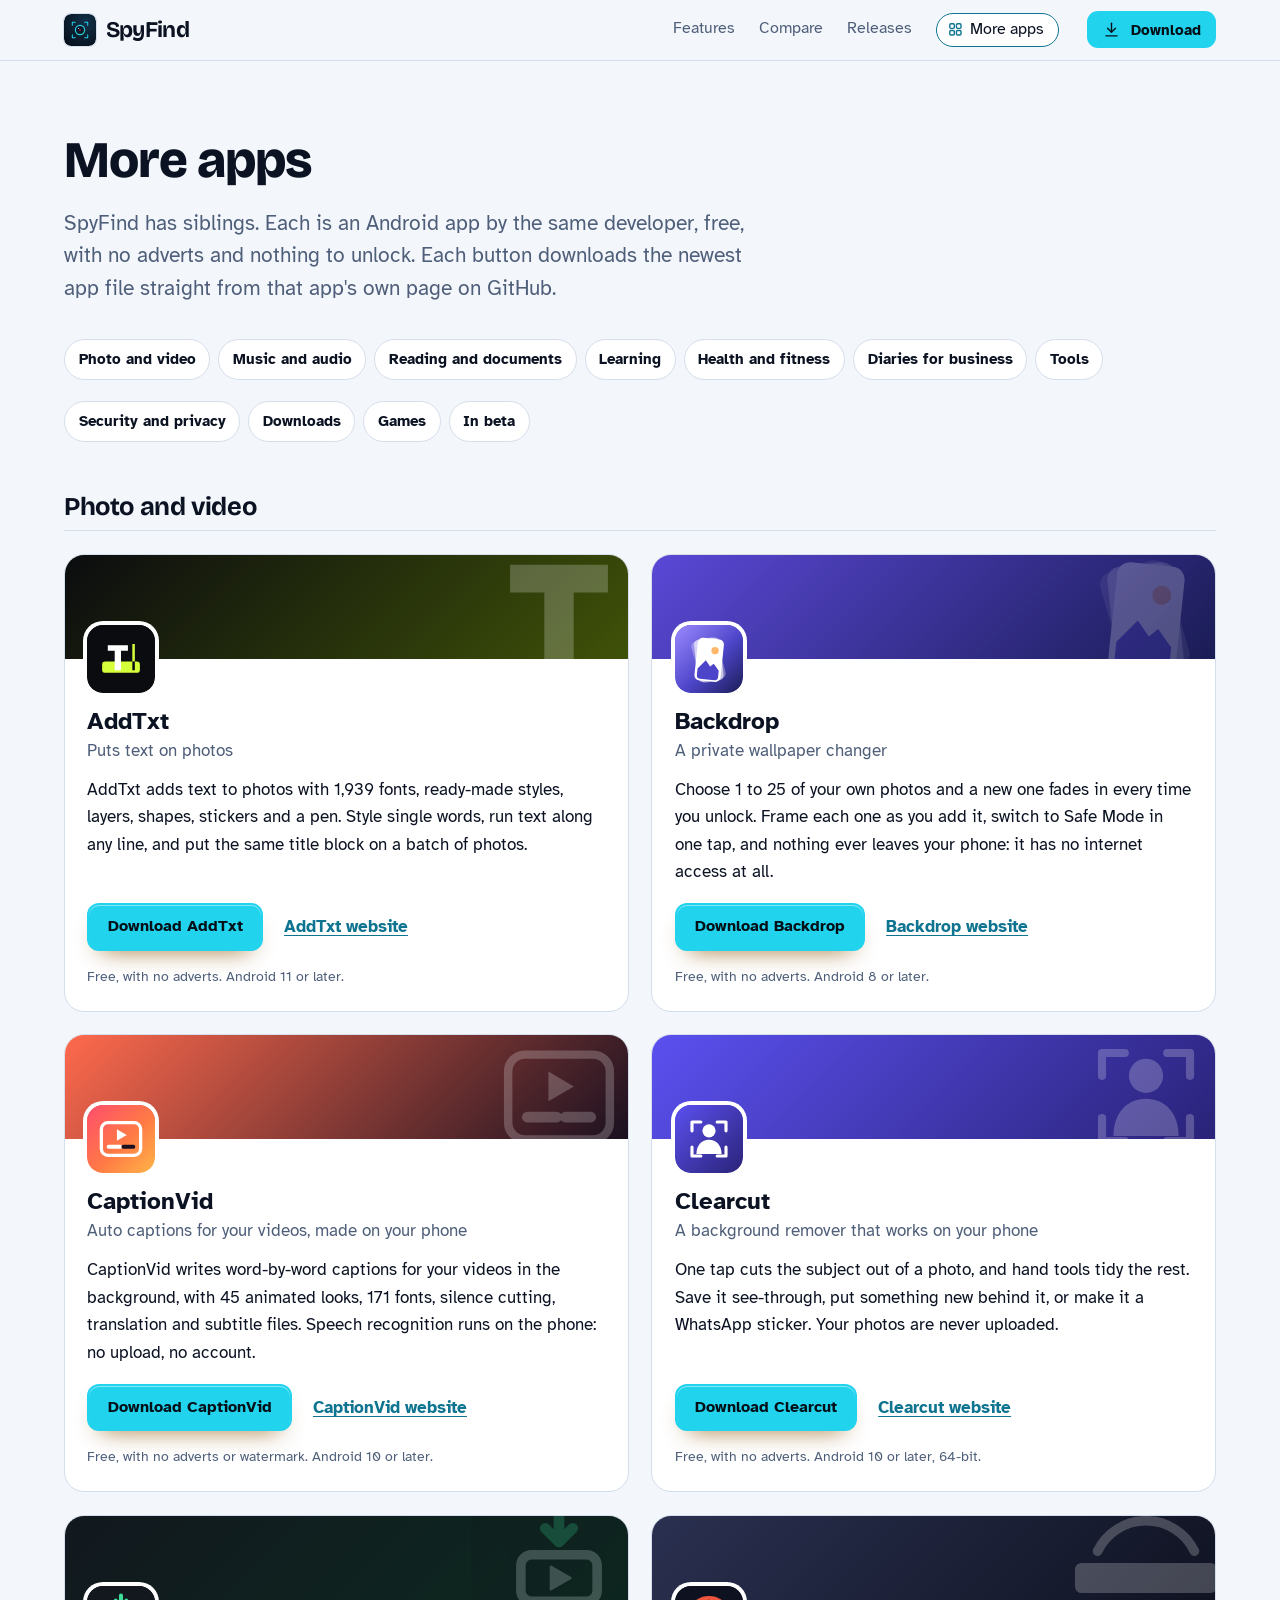
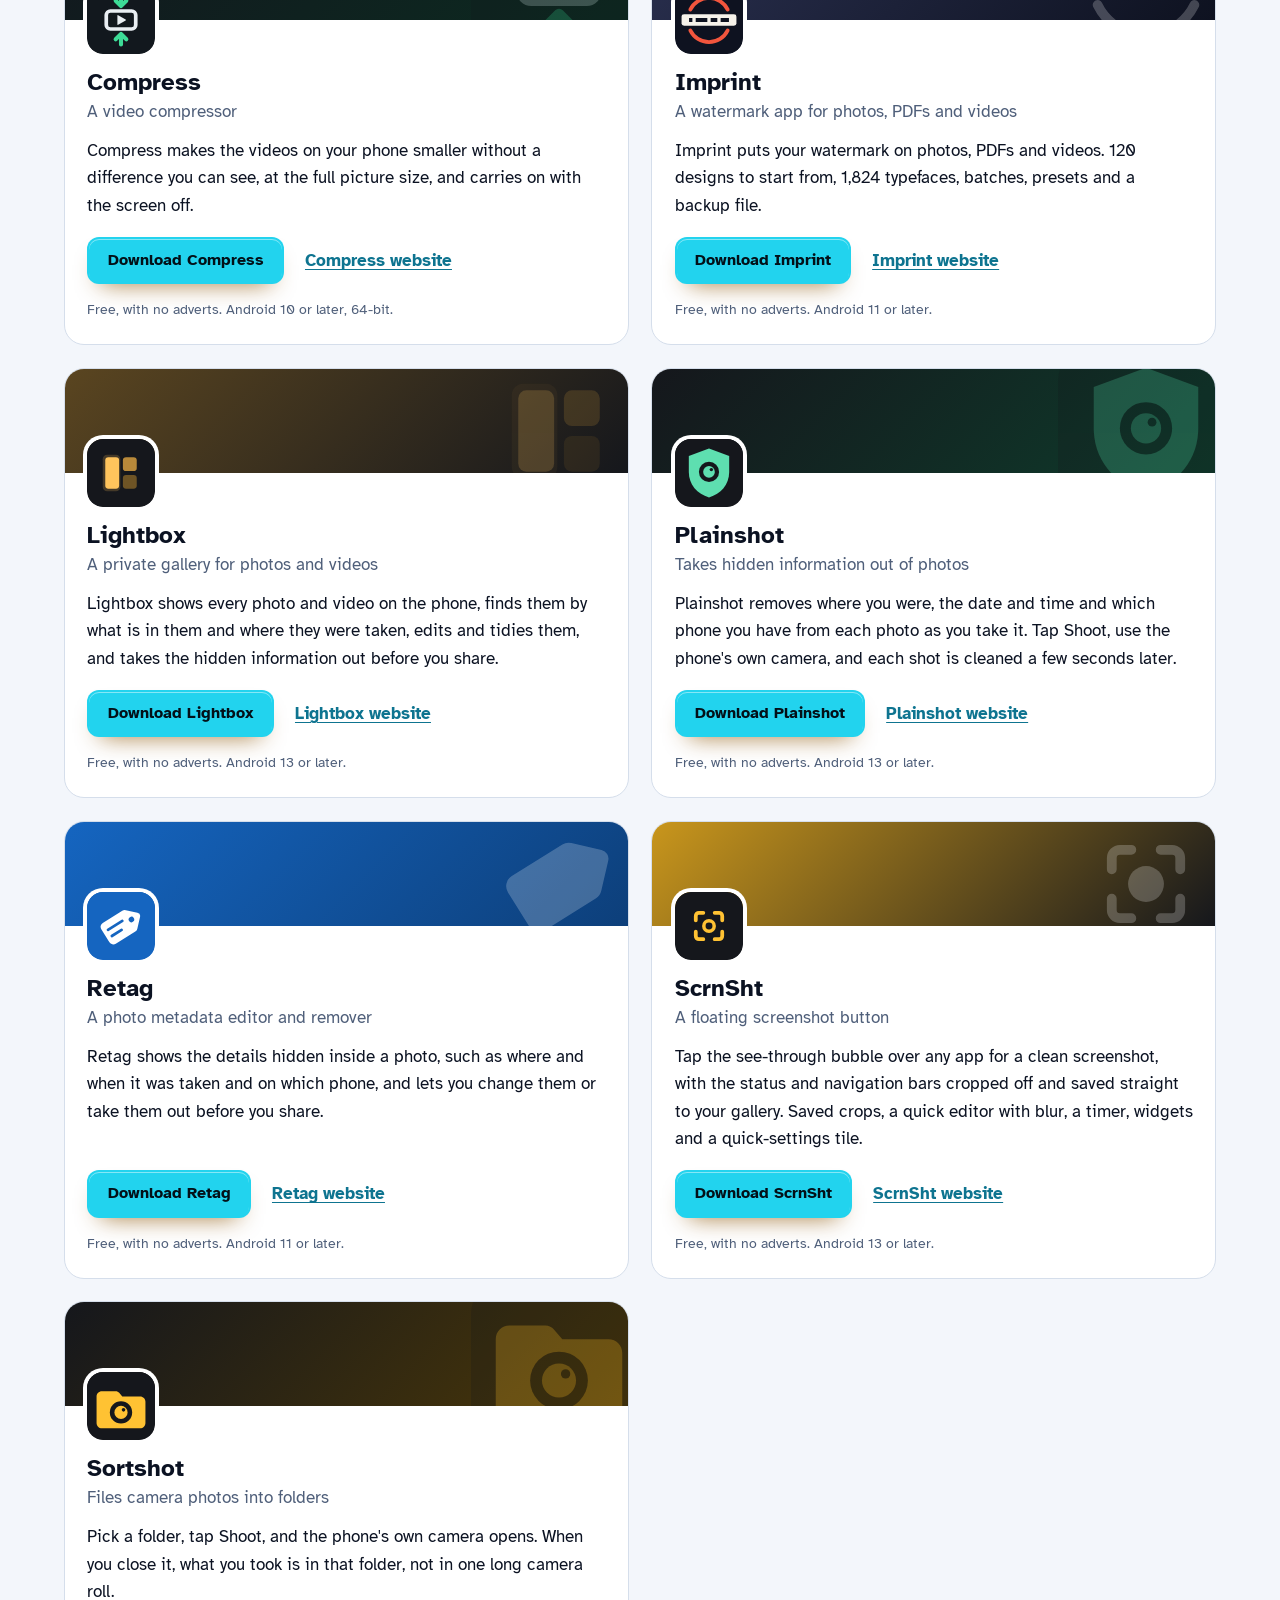
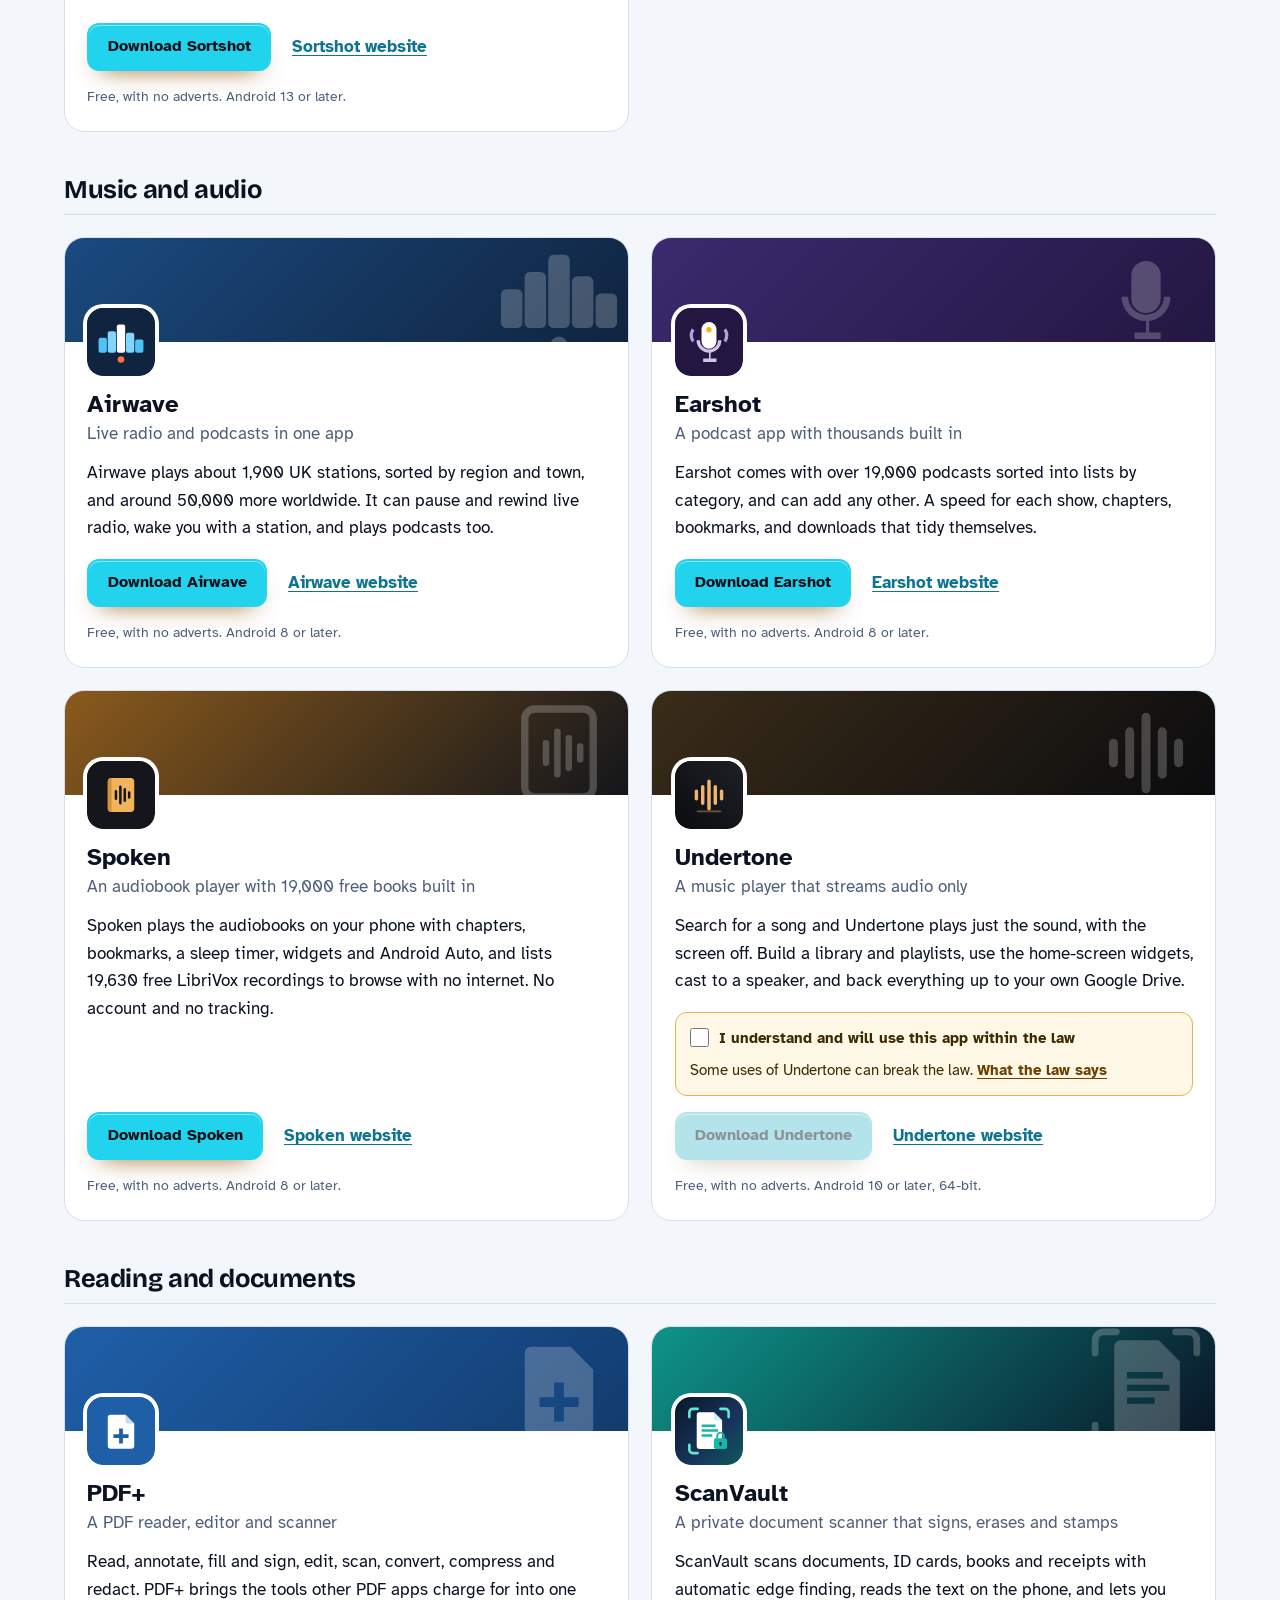
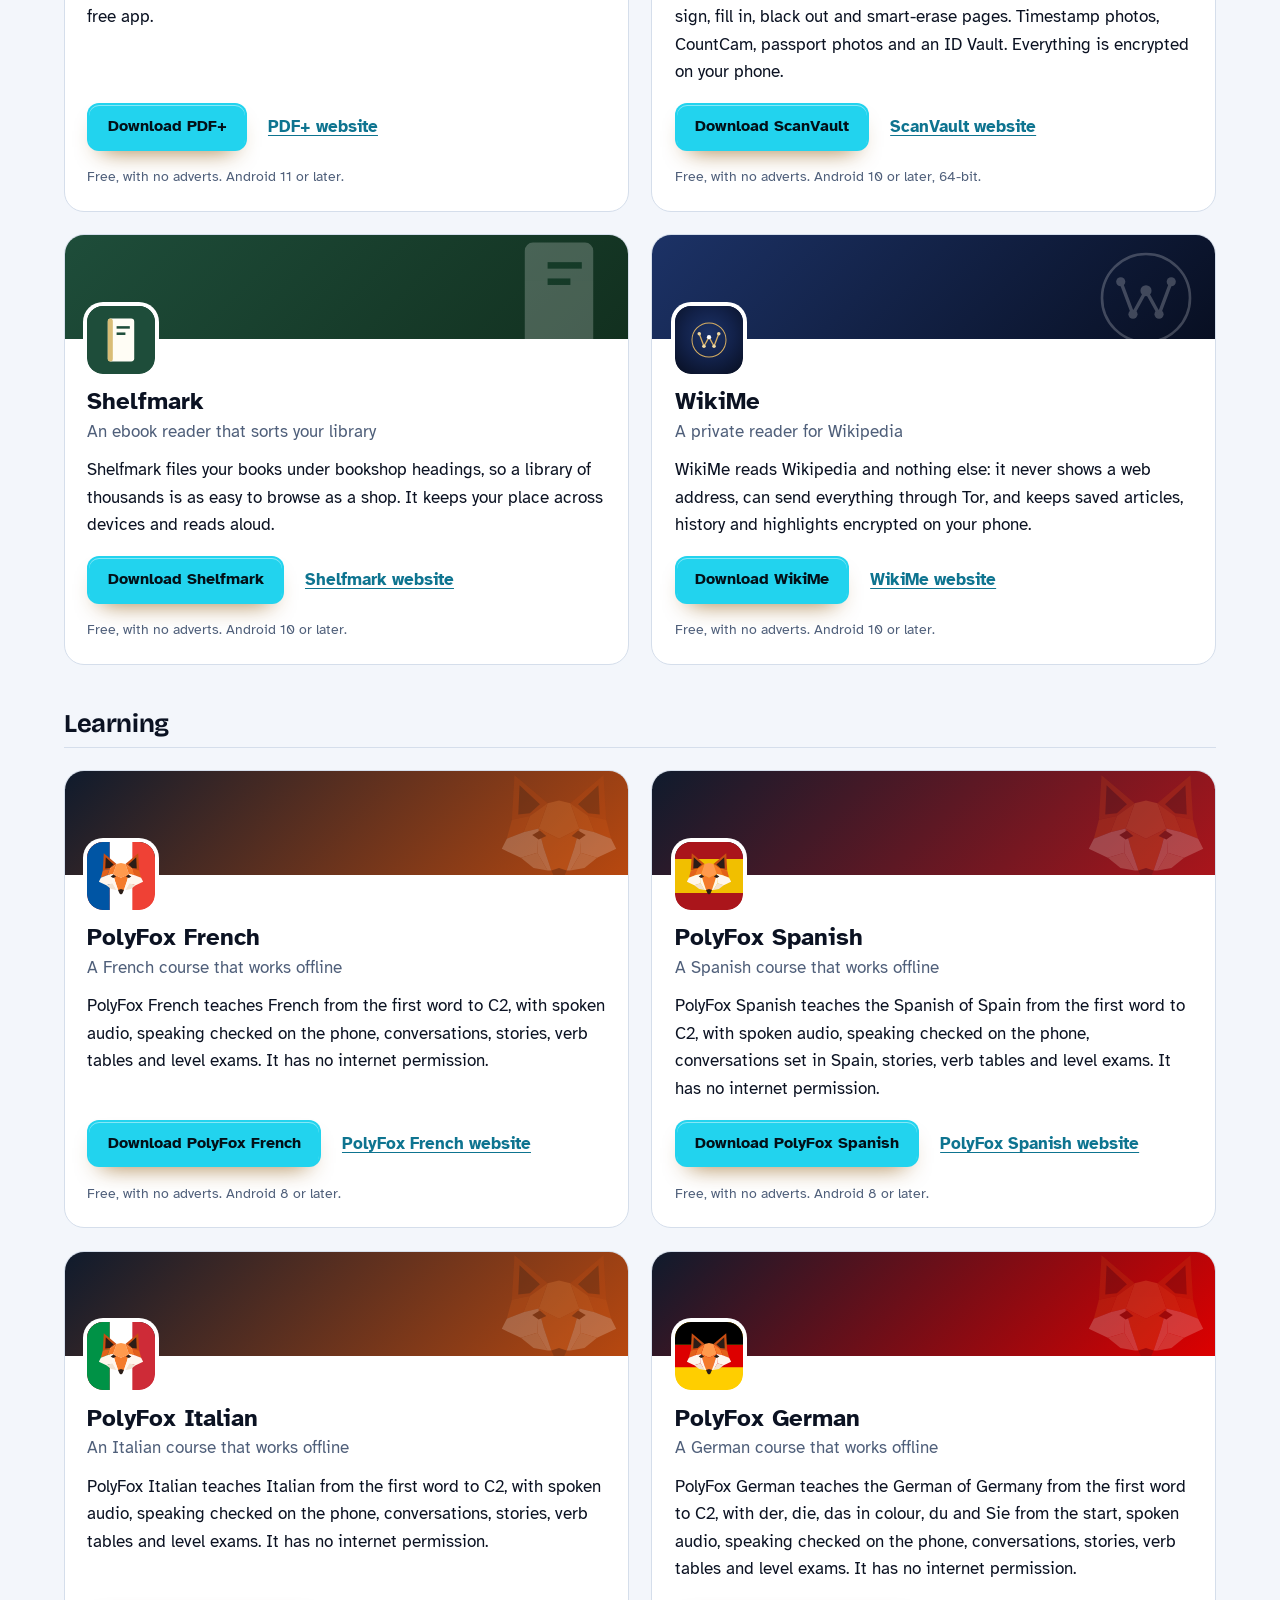
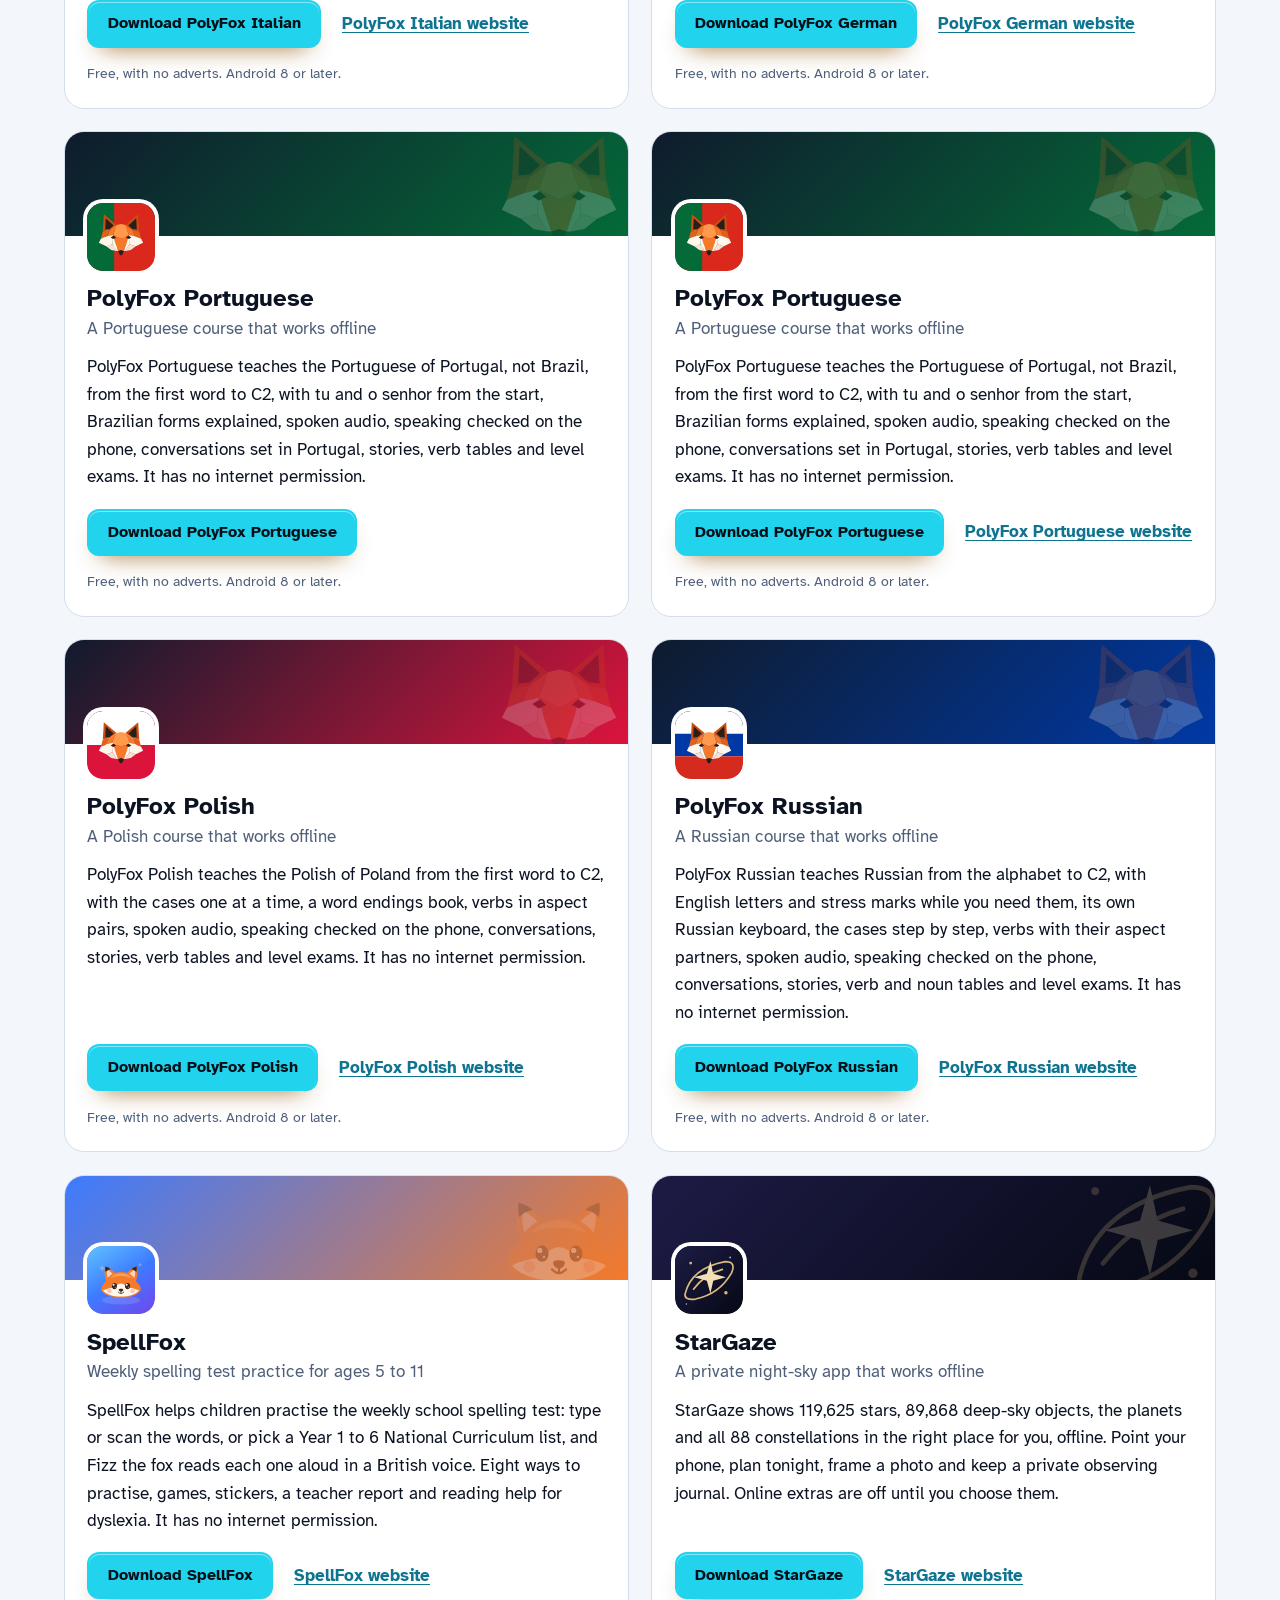
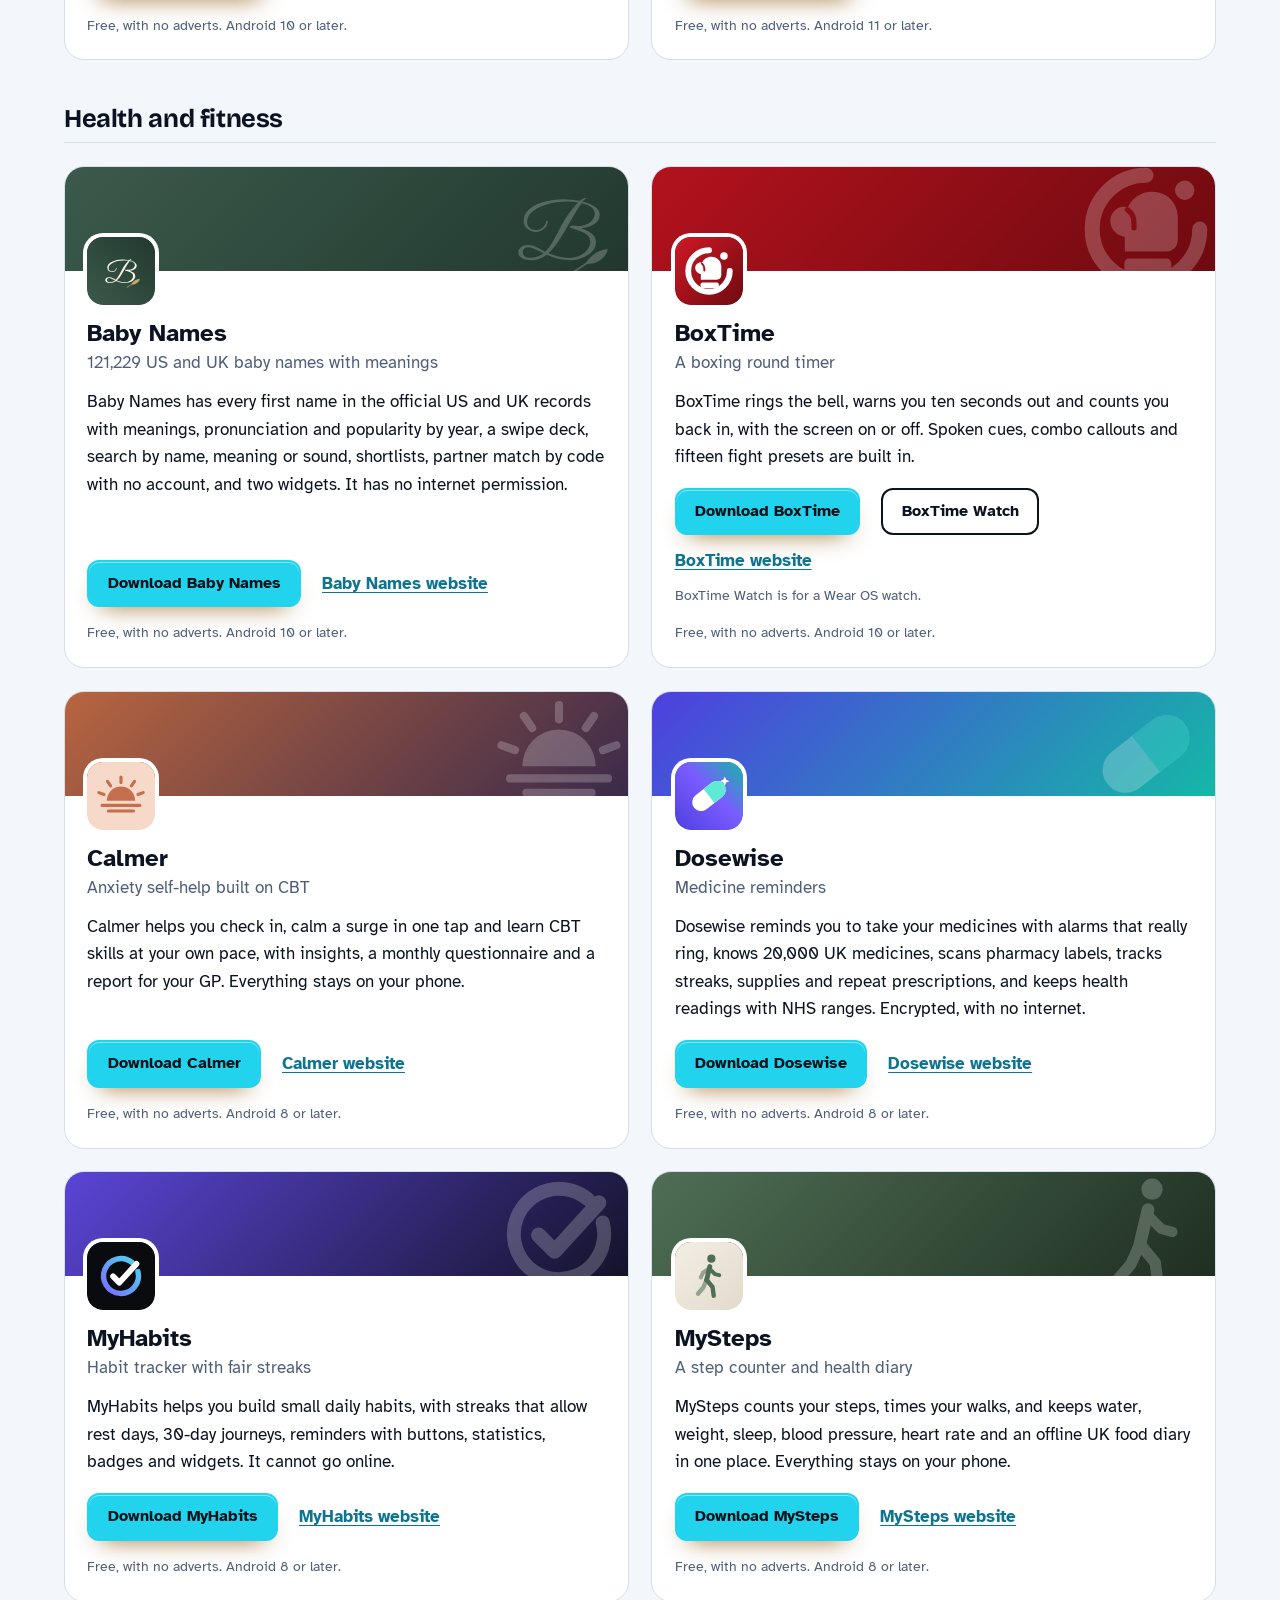
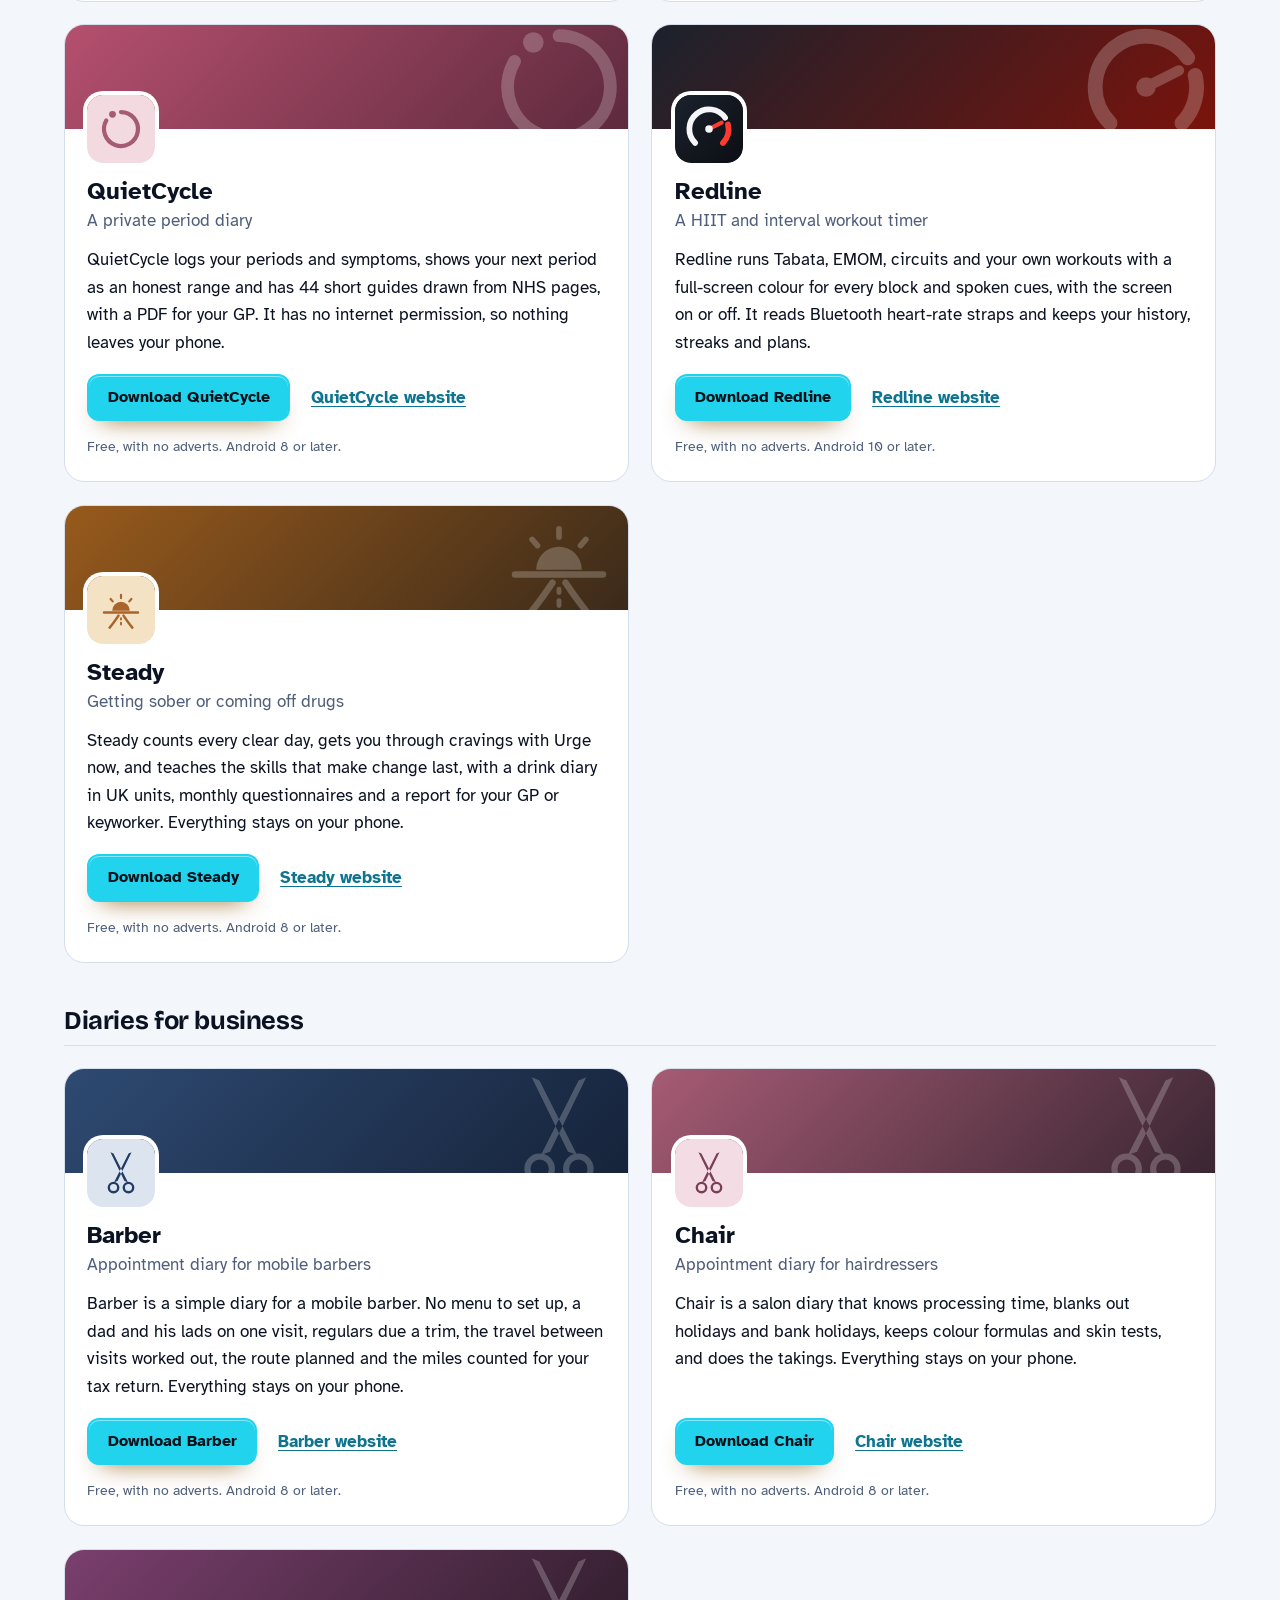
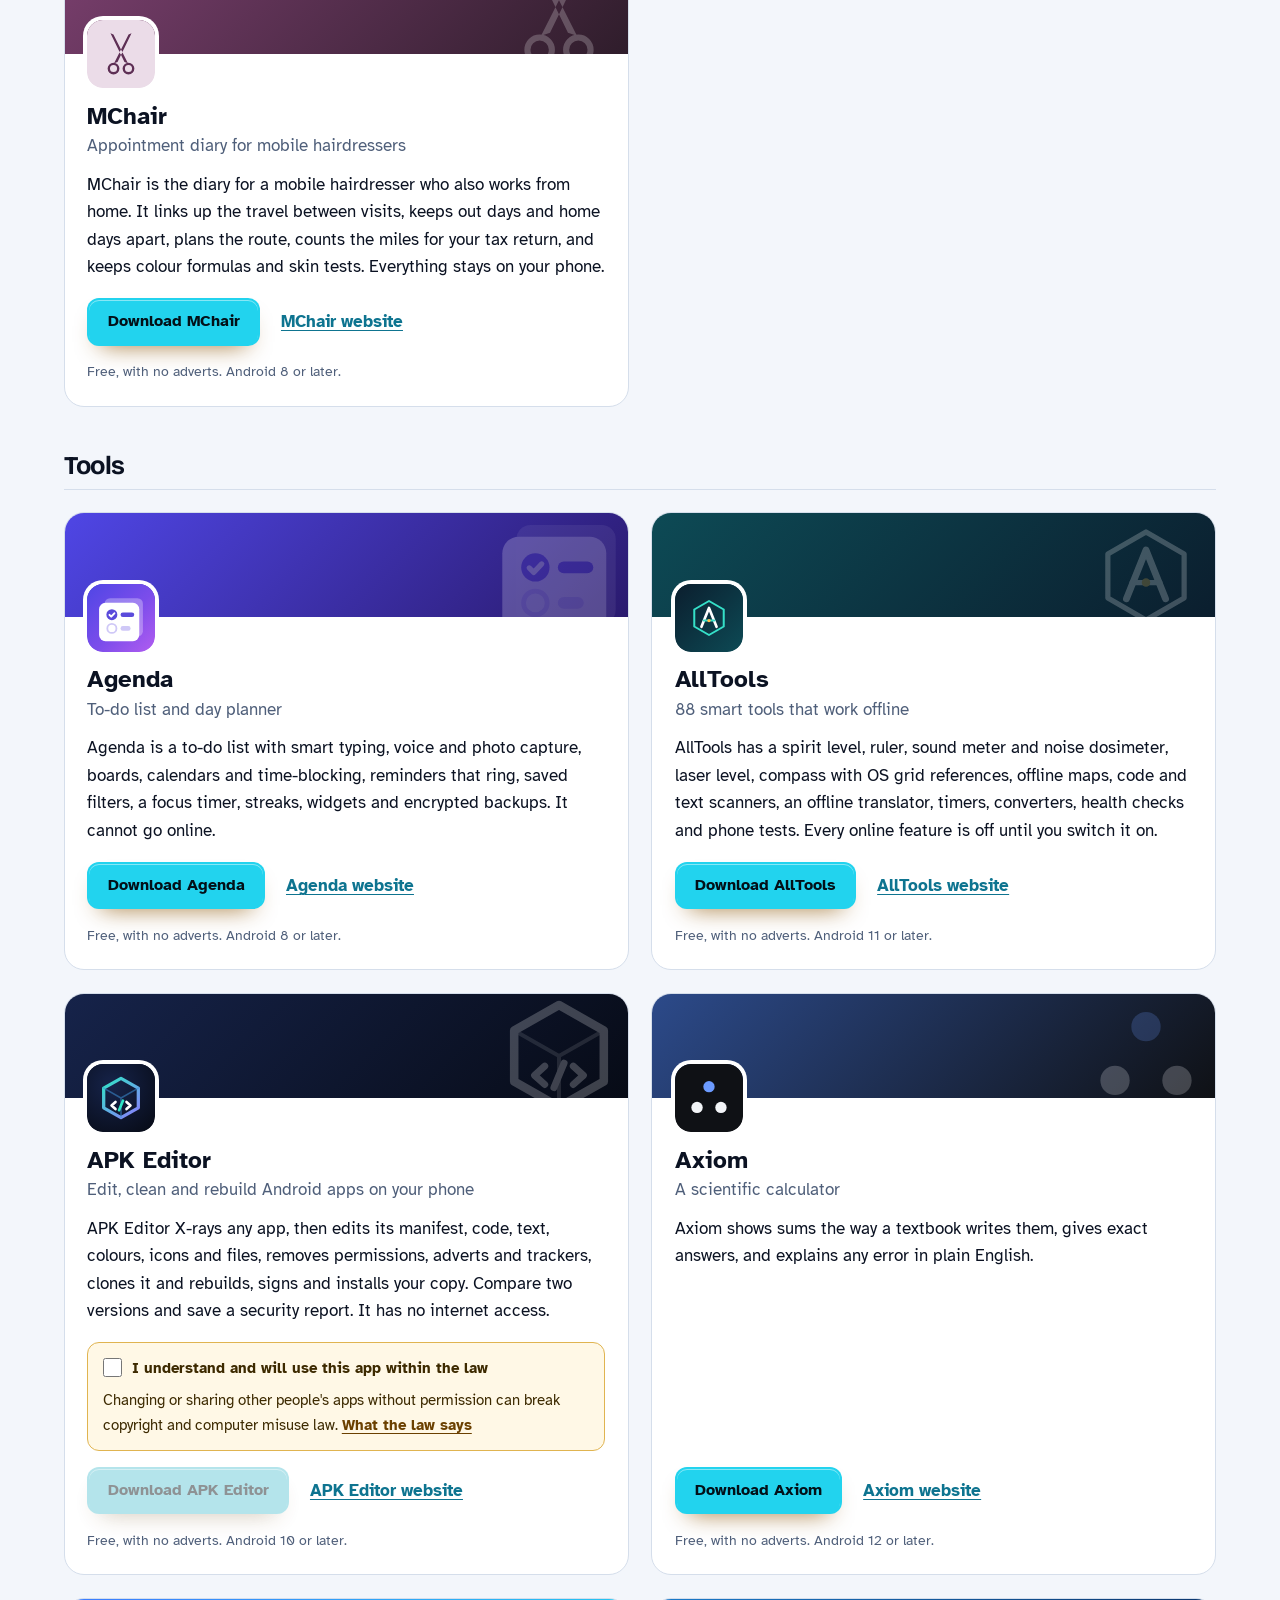
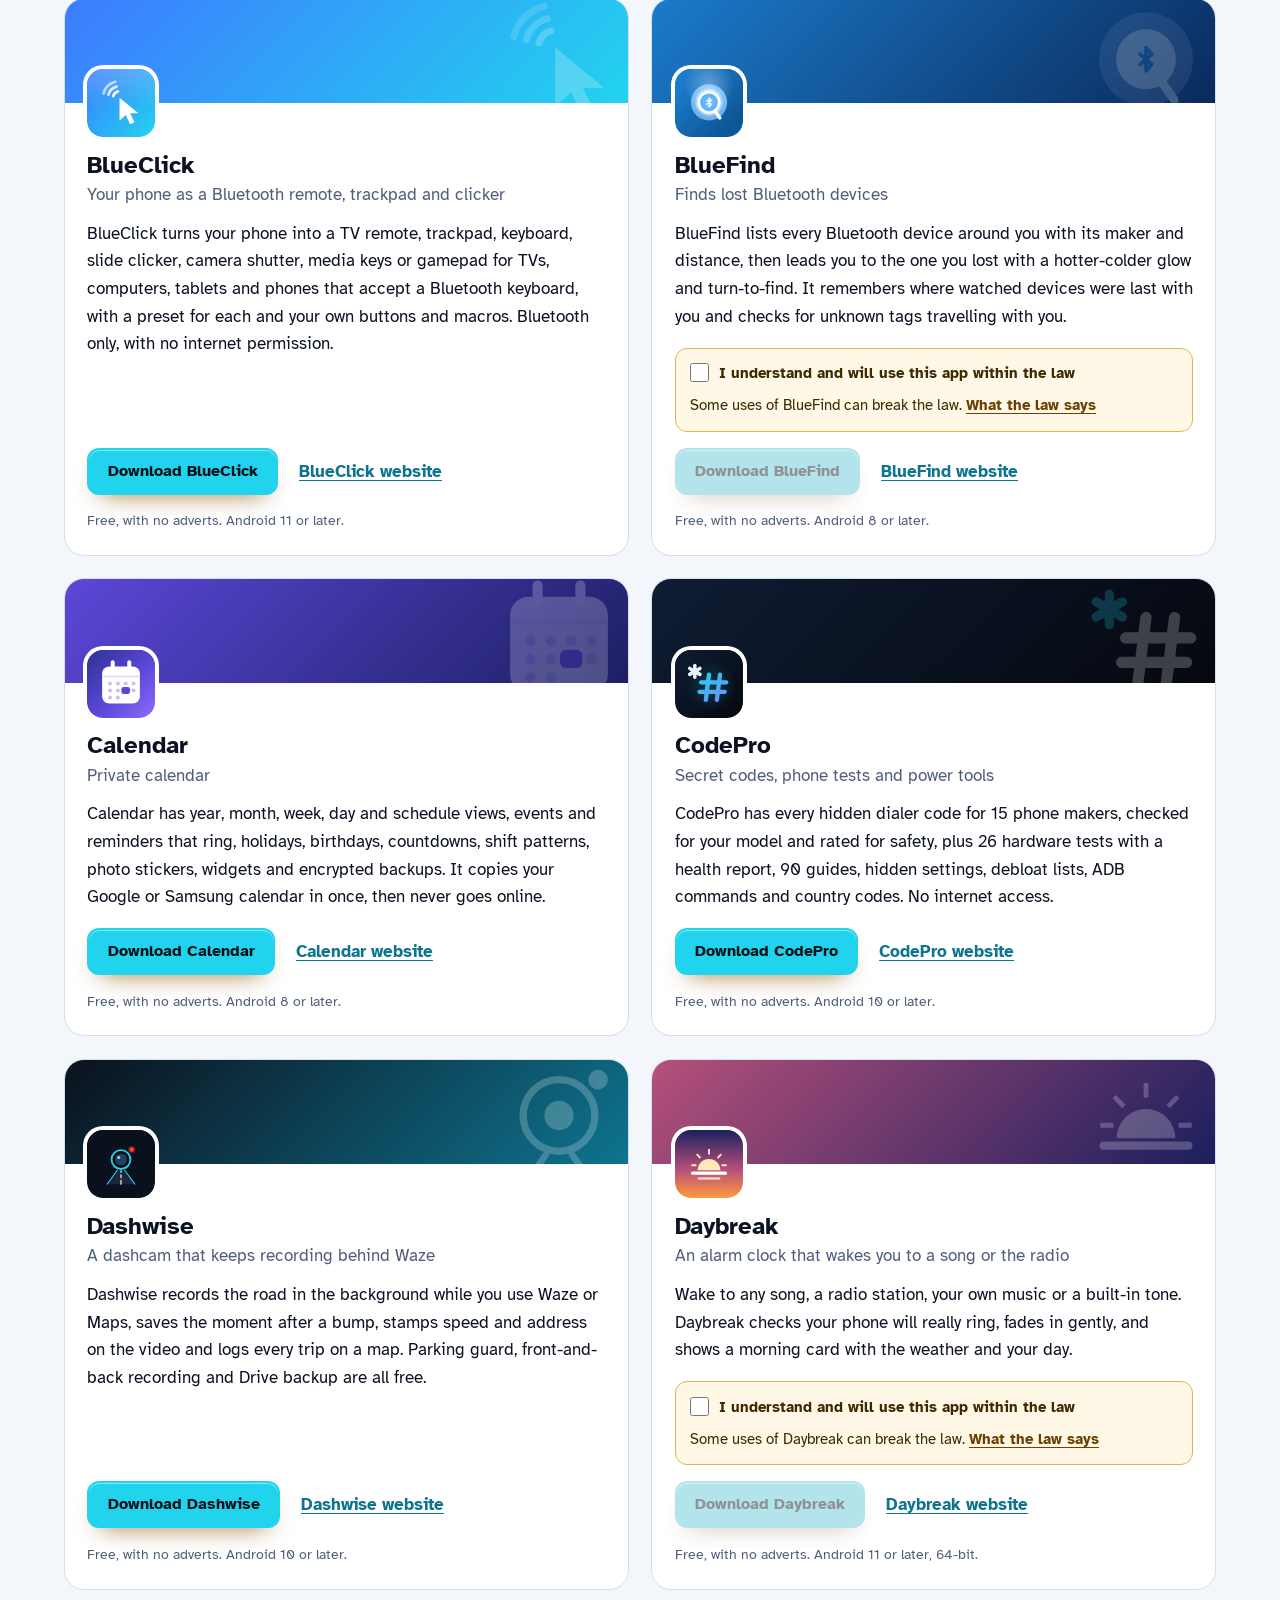
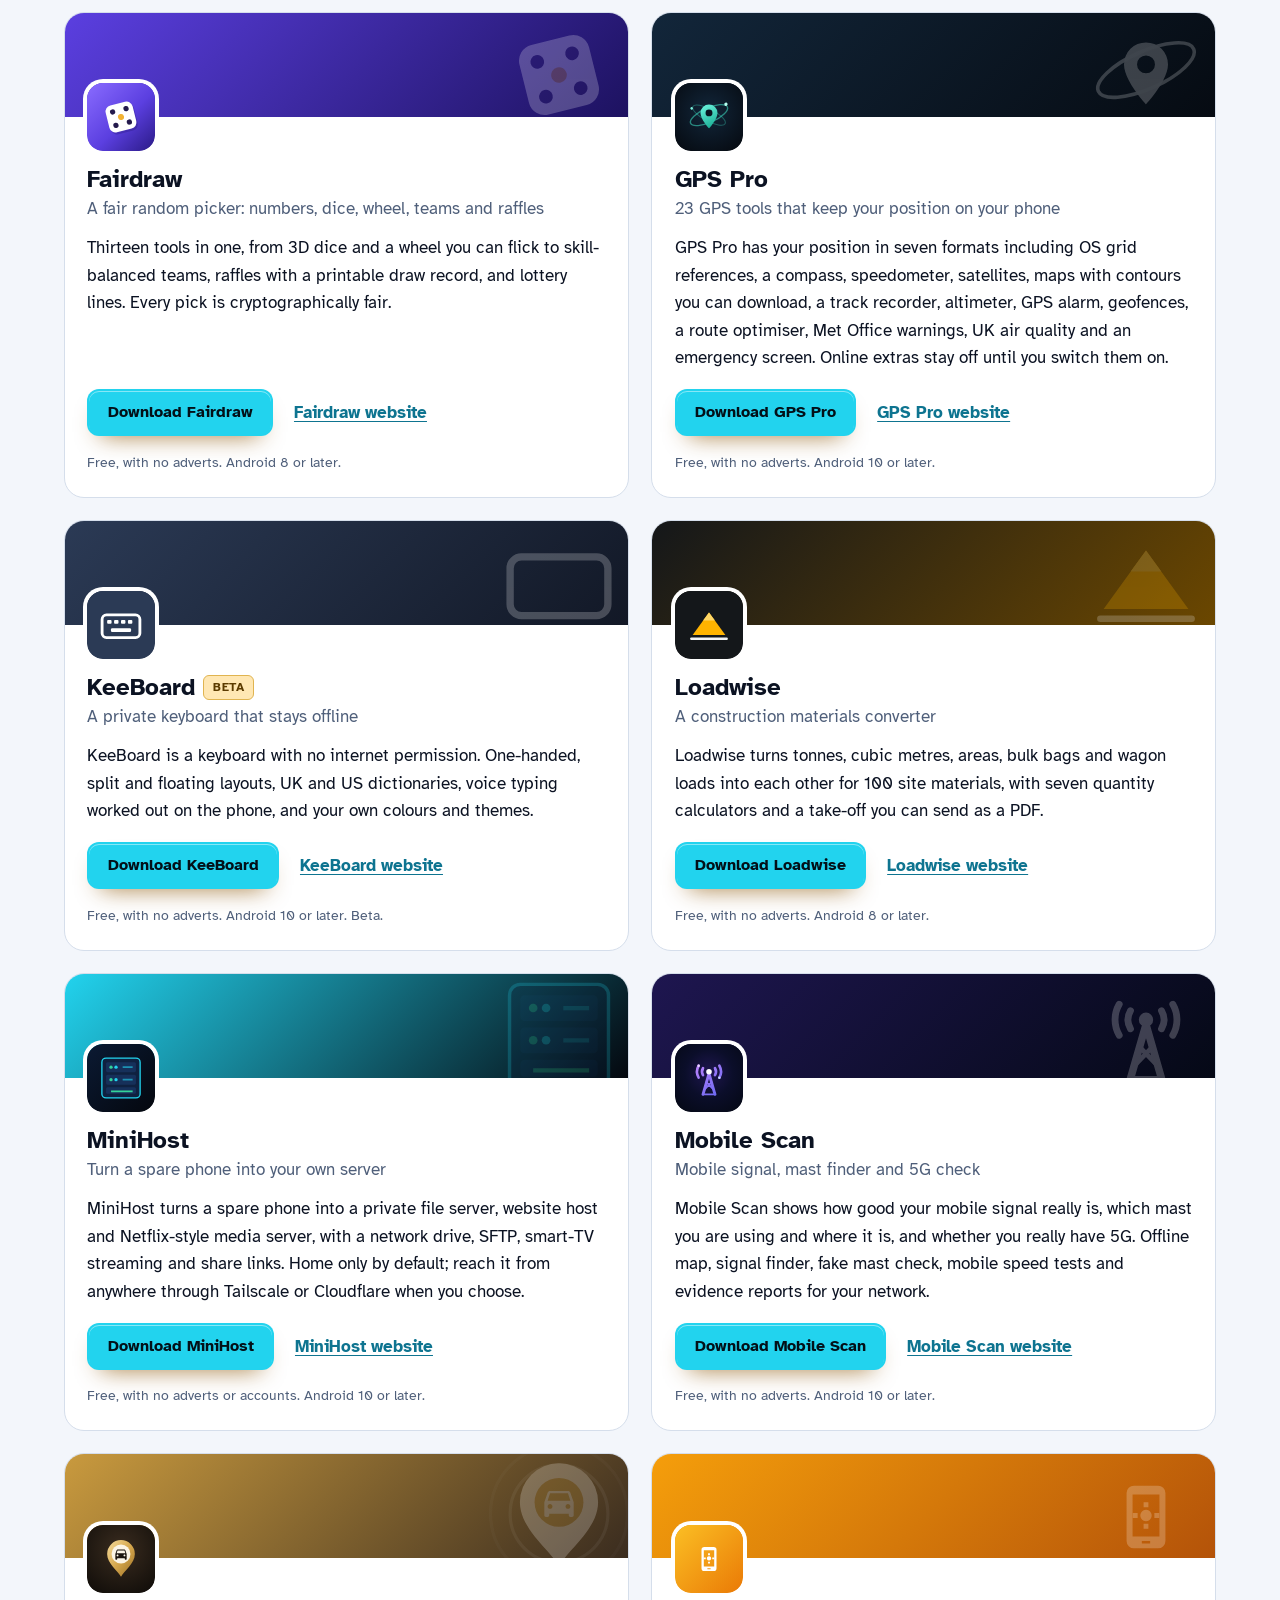
==== commit cd783be0: "More apps: add SpellFox" ====
--- a/more-apps.html
+++ b/more-apps.html
@@ -4,7 +4,7 @@
 <meta charset="utf-8">
 <meta name="viewport" content="width=device-width, initial-scale=1">
 <title>More apps from the maker of SpyFind</title>
-<meta name="description" content="All 98 free Android apps from the maker of SpyFind, in one list by category, each with its download and a link to its website.">
+<meta name="description" content="All 99 free Android apps from the maker of SpyFind, in one list by category, each with its download and a link to its website.">
 <meta name="author" content="Jonathan Jackson">
 <link rel="canonical" href="https://customgpter.github.io/spyfind/more-apps.html">
 <meta name="theme-color" content="#f3f6fb" media="(prefers-color-scheme: light)">
@@ -12,7 +12,7 @@
 <meta property="og:type" content="website">
 <meta property="og:site_name" content="SpyFind">
 <meta property="og:title" content="More apps from the maker of SpyFind">
-<meta property="og:description" content="All 98 free Android apps from the maker of SpyFind, in one list by category, each with its download and a link to its website.">
+<meta property="og:description" content="All 99 free Android apps from the maker of SpyFind, in one list by category, each with its download and a link to its website.">
 <meta property="og:url" content="https://customgpter.github.io/spyfind/more-apps.html">
 <meta property="og:image" content="https://customgpter.github.io/spyfind/assets/og.png">
 <meta property="og:image:width" content="1200">
@@ -26,7 +26,7 @@
 <link rel="preload" href="./assets/fonts/atkinson-hyperlegible-latin-400-normal.woff2" as="font" type="font/woff2" crossorigin>
 <link rel="stylesheet" href="./assets/site.css?v=1">
 <link rel="stylesheet" href="./assets/house.css?v=1">
-<script type="application/ld+json">{"@context":"https://schema.org","@type":"ItemList","name":"Apps from the maker of SpyFind","url":"https://customgpter.github.io/spyfind/more-apps.html","itemListElement":[{"@type":"ListItem","position":1,"name":"AddTxt","url":"https://customgpter.github.io/addtxt/"},{"@type":"ListItem","position":2,"name":"Backdrop","url":"https://customgpter.github.io/backdrop/"},{"@type":"ListItem","position":3,"name":"CaptionVid","url":"https://customgpter.github.io/captionvid/"},{"@type":"ListItem","position":4,"name":"Clearcut","url":"https://customgpter.github.io/clearcut/"},{"@type":"ListItem","position":5,"name":"Compress","url":"https://customgpter.github.io/compress/"},{"@type":"ListItem","position":6,"name":"Imprint","url":"https://customgpter.github.io/imprint/"},{"@type":"ListItem","position":7,"name":"Lightbox","url":"https://customgpter.github.io/lightbox/"},{"@type":"ListItem","position":8,"name":"Plainshot","url":"https://customgpter.github.io/plainshot/"},{"@type":"ListItem","position":9,"name":"Retag","url":"https://customgpter.github.io/retag/"},{"@type":"ListItem","position":10,"name":"ScrnSht","url":"https://customgpter.github.io/scrnsht/"},{"@type":"ListItem","position":11,"name":"Sortshot","url":"https://customgpter.github.io/sortshot/"},{"@type":"ListItem","position":12,"name":"Airwave","url":"https://customgpter.github.io/airwave/"},{"@type":"ListItem","position":13,"name":"Earshot","url":"https://customgpter.github.io/earshot/"},{"@type":"ListItem","position":14,"name":"Spoken","url":"https://customgpter.github.io/spoken/"},{"@type":"ListItem","position":15,"name":"Undertone","url":"https://customgpter.github.io/undertone/"},{"@type":"ListItem","position":16,"name":"PDF+","url":"https://customgpter.github.io/pdfplus/"},{"@type":"ListItem","position":17,"name":"ScanVault","url":"https://customgpter.github.io/scanvault/"},{"@type":"ListItem","position":18,"name":"Shelfmark","url":"https://customgpter.github.io/shelfmark/"},{"@type":"ListItem","position":19,"name":"WikiMe","url":"https://customgpter.github.io/wikime/"},{"@type":"ListItem","position":20,"name":"PolyFox French","url":"https://customgpter.github.io/polyfox/"},{"@type":"ListItem","position":21,"name":"PolyFox German","url":"https://customgpter.github.io/polyfox-german/"},{"@type":"ListItem","position":22,"name":"PolyFox Portuguese","url":"https://customgpter.github.io/polyfox-portuguese/"},{"@type":"ListItem","position":23,"name":"PolyFox Polish","url":"https://customgpter.github.io/polyfox-polish/"},{"@type":"ListItem","position":24,"name":"PolyFox Russian","url":"https://customgpter.github.io/polyfox-russian/"},{"@type":"ListItem","position":25,"name":"StarGaze","url":"https://customgpter.github.io/stargaze/"},{"@type":"ListItem","position":26,"name":"Baby Names","url":"https://customgpter.github.io/babynames/"},{"@type":"ListItem","position":27,"name":"BoxTime","url":"https://customgpter.github.io/boxtime/"},{"@type":"ListItem","position":28,"name":"Calmer","url":"https://customgpter.github.io/calmer/"},{"@type":"ListItem","position":29,"name":"Dosewise","url":"https://customgpter.github.io/dosewise/"},{"@type":"ListItem","position":30,"name":"MyHabits","url":"https://customgpter.github.io/myhabits/"},{"@type":"ListItem","position":31,"name":"MySteps","url":"https://customgpter.github.io/mysteps/"},{"@type":"ListItem","position":32,"name":"QuietCycle","url":"https://customgpter.github.io/quietcycle/"},{"@type":"ListItem","position":33,"name":"Redline","url":"https://customgpter.github.io/redline/"},{"@type":"ListItem","position":34,"name":"Steady","url":"https://customgpter.github.io/steady/"},{"@type":"ListItem","position":35,"name":"Barber","url":"https://customgpter.github.io/barber/"},{"@type":"ListItem","position":36,"name":"Chair","url":"https://customgpter.github.io/chair/"},{"@type":"ListItem","position":37,"name":"MChair","url":"https://customgpter.github.io/mchair/"},{"@type":"ListItem","position":38,"name":"Agenda","url":"https://customgpter.github.io/agenda/"},{"@type":"ListItem","position":39,"name":"AllTools","url":"https://customgpter.github.io/alltools/"},{"@type":"ListItem","position":40,"name":"APK Editor","url":"https://customgpter.github.io/apkeditor/"},{"@type":"ListItem","position":41,"name":"Axiom","url":"https://customgpter.github.io/axiom/"},{"@type":"ListItem","position":42,"name":"BlueClick","url":"https://customgpter.github.io/blueclick/"},{"@type":"ListItem","position":43,"name":"BlueFind","url":"https://customgpter.github.io/bluefind/"},{"@type":"ListItem","position":44,"name":"Calendar","url":"https://customgpter.github.io/calendar/"},{"@type":"ListItem","position":45,"name":"CodePro","url":"https://customgpter.github.io/codepro/"},{"@type":"ListItem","position":46,"name":"Dashwise","url":"https://customgpter.github.io/dashwise/"},{"@type":"ListItem","position":47,"name":"Daybreak","url":"https://customgpter.github.io/daybreak/"},{"@type":"ListItem","position":48,"name":"Fairdraw","url":"https://customgpter.github.io/fairdraw/"},{"@type":"ListItem","position":49,"name":"GPS Pro","url":"https://customgpter.github.io/gpspro/"},{"@type":"ListItem","position":50,"name":"KeeBoard","url":"https://customgpter.github.io/keeboard/"},{"@type":"ListItem","position":51,"name":"Loadwise","url":"https://customgpter.github.io/loadwise/"},{"@type":"ListItem","position":52,"name":"MiniHost","url":"https://customgpter.github.io/minihost/"},{"@type":"ListItem","position":53,"name":"Mobile Scan","url":"https://customgpter.github.io/mobilescan/"},{"@type":"ListItem","position":54,"name":"Parkwise","url":"https://customgpter.github.io/parkwise/"},{"@type":"ListItem","position":55,"name":"Pocketmind","url":"https://customgpter.github.io/pocketmind/"},{"@type":"ListItem","position":56,"name":"Refine","url":"https://customgpter.github.io/refine/"},{"@type":"ListItem","position":57,"name":"Shiftwise","url":"https://customgpter.github.io/shiftwise/"},{"@type":"ListItem","position":58,"name":"SimpleCalc","url":"https://customgpter.github.io/simplecalc/"},{"@type":"ListItem","position":59,"name":"Skyline","url":"https://customgpter.github.io/skyline/"},{"@type":"ListItem","position":60,"name":"Slipway","url":"https://customgpter.github.io/slipway/"},{"@type":"ListItem","position":61,"name":"Tagger","url":"https://customgpter.github.io/tagger/"},{"@type":"ListItem","position":62,"name":"TotalClean","url":"https://customgpter.github.io/totalclean/"},{"@type":"ListItem","position":63,"name":"TVLink","url":"https://customgpter.github.io/tvlink/"},{"@type":"ListItem","position":64,"name":"Unbox","url":"https://customgpter.github.io/unbox/"},{"@type":"ListItem","position":65,"name":"WhatsKeep","url":"https://customgpter.github.io/whatskeep/"},{"@type":"ListItem","position":66,"name":"WiFi Scan","url":"https://customgpter.github.io/wifiscan/"},{"@type":"ListItem","position":67,"name":"Auditly","url":"https://customgpter.github.io/auditly/"},{"@type":"ListItem","position":68,"name":"Backchannel","url":"https://customgpter.github.io/backchannel/"},{"@type":"ListItem","position":69,"name":"ENotes","url":"https://customgpter.github.io/enotes/"},{"@type":"ListItem","position":70,"name":"FindMe","url":"https://customgpter.github.io/findme/"},{"@type":"ListItem","position":71,"name":"iLock","url":"https://customgpter.github.io/ilock/"},{"@type":"ListItem","position":72,"name":"ImSafe","url":"https://customgpter.github.io/imsafe/"},{"@type":"ListItem","position":73,"name":"IShred","url":"https://customgpter.github.io/ishred/"},{"@type":"ListItem","position":74,"name":"LockBox","url":"https://customgpter.github.io/lockbox/"},{"@type":"ListItem","position":75,"name":"PassVault","url":"https://customgpter.github.io/passvault/"},{"@type":"ListItem","position":76,"name":"SpyFind","url":"https://customgpter.github.io/spyfind/"},{"@type":"ListItem","position":77,"name":"TextWipe","url":"https://customgpter.github.io/textwipe/"},{"@type":"ListItem","position":78,"name":"Tracewire","url":"https://customgpter.github.io/tracewire/"},{"@type":"ListItem","position":79,"name":"Vigil","url":"https://customgpter.github.io/vigil/"},{"@type":"ListItem","position":80,"name":"Grab","url":"https://customgpter.github.io/grab/"},{"@type":"ListItem","position":81,"name":"Swarm","url":"https://customgpter.github.io/swarm/"},{"@type":"ListItem","position":82,"name":"Plane Games","url":"https://customgpter.github.io/plane-games/"},{"@type":"ListItem","position":83,"name":"Ninefold","url":"https://customgpter.github.io/ninefold/"},{"@type":"ListItem","position":84,"name":"Cubewise","url":"https://customgpter.github.io/cubewise/"},{"@type":"ListItem","position":85,"name":"Tilewise","url":"https://customgpter.github.io/tilewise/"},{"@type":"ListItem","position":86,"name":"Letterwise","url":"https://customgpter.github.io/letterwise/"},{"@type":"ListItem","position":87,"name":"Kingside","url":"https://customgpter.github.io/kingside/"},{"@type":"ListItem","position":88,"name":"Deckhand","url":"https://customgpter.github.io/deckhand/"},{"@type":"ListItem","position":89,"name":"SNESForge","url":"https://customgpter.github.io/snesforge/"},{"@type":"ListItem","position":90,"name":"Fame Boy","url":"https://customgpter.github.io/fameboy/"},{"@type":"ListItem","position":91,"name":"PSPPro","url":"https://customgpter.github.io/psppro/"},{"@type":"ListItem","position":92,"name":"MegaGen","url":"https://customgpter.github.io/megagen/"},{"@type":"ListItem","position":93,"name":"QVR","url":"https://customgpter.github.io/qvr/"},{"@type":"ListItem","position":94,"name":"QVR Watch","url":"https://customgpter.github.io/qvr-watch/"},{"@type":"ListItem","position":95,"name":"QVRLite","url":"https://customgpter.github.io/qvrlite/"},{"@type":"ListItem","position":96,"name":"Onionz","url":"https://customgpter.github.io/onionz/"},{"@type":"ListItem","position":97,"name":"OnionzWeb","url":"https://customgpter.github.io/onionzweb/"}]}</script>
+<script type="application/ld+json">{"@context":"https://schema.org","@type":"ItemList","name":"Apps from the maker of SpyFind","url":"https://customgpter.github.io/spyfind/more-apps.html","itemListElement":[{"@type":"ListItem","position":1,"name":"AddTxt","url":"https://customgpter.github.io/addtxt/"},{"@type":"ListItem","position":2,"name":"Backdrop","url":"https://customgpter.github.io/backdrop/"},{"@type":"ListItem","position":3,"name":"CaptionVid","url":"https://customgpter.github.io/captionvid/"},{"@type":"ListItem","position":4,"name":"Clearcut","url":"https://customgpter.github.io/clearcut/"},{"@type":"ListItem","position":5,"name":"Compress","url":"https://customgpter.github.io/compress/"},{"@type":"ListItem","position":6,"name":"Imprint","url":"https://customgpter.github.io/imprint/"},{"@type":"ListItem","position":7,"name":"Lightbox","url":"https://customgpter.github.io/lightbox/"},{"@type":"ListItem","position":8,"name":"Plainshot","url":"https://customgpter.github.io/plainshot/"},{"@type":"ListItem","position":9,"name":"Retag","url":"https://customgpter.github.io/retag/"},{"@type":"ListItem","position":10,"name":"ScrnSht","url":"https://customgpter.github.io/scrnsht/"},{"@type":"ListItem","position":11,"name":"Sortshot","url":"https://customgpter.github.io/sortshot/"},{"@type":"ListItem","position":12,"name":"Airwave","url":"https://customgpter.github.io/airwave/"},{"@type":"ListItem","position":13,"name":"Earshot","url":"https://customgpter.github.io/earshot/"},{"@type":"ListItem","position":14,"name":"Spoken","url":"https://customgpter.github.io/spoken/"},{"@type":"ListItem","position":15,"name":"Undertone","url":"https://customgpter.github.io/undertone/"},{"@type":"ListItem","position":16,"name":"PDF+","url":"https://customgpter.github.io/pdfplus/"},{"@type":"ListItem","position":17,"name":"ScanVault","url":"https://customgpter.github.io/scanvault/"},{"@type":"ListItem","position":18,"name":"Shelfmark","url":"https://customgpter.github.io/shelfmark/"},{"@type":"ListItem","position":19,"name":"WikiMe","url":"https://customgpter.github.io/wikime/"},{"@type":"ListItem","position":20,"name":"PolyFox French","url":"https://customgpter.github.io/polyfox/"},{"@type":"ListItem","position":21,"name":"PolyFox German","url":"https://customgpter.github.io/polyfox-german/"},{"@type":"ListItem","position":22,"name":"PolyFox Portuguese","url":"https://customgpter.github.io/polyfox-portuguese/"},{"@type":"ListItem","position":23,"name":"PolyFox Polish","url":"https://customgpter.github.io/polyfox-polish/"},{"@type":"ListItem","position":24,"name":"PolyFox Russian","url":"https://customgpter.github.io/polyfox-russian/"},{"@type":"ListItem","position":25,"name":"SpellFox","url":"https://customgpter.github.io/spellfox/"},{"@type":"ListItem","position":26,"name":"StarGaze","url":"https://customgpter.github.io/stargaze/"},{"@type":"ListItem","position":27,"name":"Baby Names","url":"https://customgpter.github.io/babynames/"},{"@type":"ListItem","position":28,"name":"BoxTime","url":"https://customgpter.github.io/boxtime/"},{"@type":"ListItem","position":29,"name":"Calmer","url":"https://customgpter.github.io/calmer/"},{"@type":"ListItem","position":30,"name":"Dosewise","url":"https://customgpter.github.io/dosewise/"},{"@type":"ListItem","position":31,"name":"MyHabits","url":"https://customgpter.github.io/myhabits/"},{"@type":"ListItem","position":32,"name":"MySteps","url":"https://customgpter.github.io/mysteps/"},{"@type":"ListItem","position":33,"name":"QuietCycle","url":"https://customgpter.github.io/quietcycle/"},{"@type":"ListItem","position":34,"name":"Redline","url":"https://customgpter.github.io/redline/"},{"@type":"ListItem","position":35,"name":"Steady","url":"https://customgpter.github.io/steady/"},{"@type":"ListItem","position":36,"name":"Barber","url":"https://customgpter.github.io/barber/"},{"@type":"ListItem","position":37,"name":"Chair","url":"https://customgpter.github.io/chair/"},{"@type":"ListItem","position":38,"name":"MChair","url":"https://customgpter.github.io/mchair/"},{"@type":"ListItem","position":39,"name":"Agenda","url":"https://customgpter.github.io/agenda/"},{"@type":"ListItem","position":40,"name":"AllTools","url":"https://customgpter.github.io/alltools/"},{"@type":"ListItem","position":41,"name":"APK Editor","url":"https://customgpter.github.io/apkeditor/"},{"@type":"ListItem","position":42,"name":"Axiom","url":"https://customgpter.github.io/axiom/"},{"@type":"ListItem","position":43,"name":"BlueClick","url":"https://customgpter.github.io/blueclick/"},{"@type":"ListItem","position":44,"name":"BlueFind","url":"https://customgpter.github.io/bluefind/"},{"@type":"ListItem","position":45,"name":"Calendar","url":"https://customgpter.github.io/calendar/"},{"@type":"ListItem","position":46,"name":"CodePro","url":"https://customgpter.github.io/codepro/"},{"@type":"ListItem","position":47,"name":"Dashwise","url":"https://customgpter.github.io/dashwise/"},{"@type":"ListItem","position":48,"name":"Daybreak","url":"https://customgpter.github.io/daybreak/"},{"@type":"ListItem","position":49,"name":"Fairdraw","url":"https://customgpter.github.io/fairdraw/"},{"@type":"ListItem","position":50,"name":"GPS Pro","url":"https://customgpter.github.io/gpspro/"},{"@type":"ListItem","position":51,"name":"KeeBoard","url":"https://customgpter.github.io/keeboard/"},{"@type":"ListItem","position":52,"name":"Loadwise","url":"https://customgpter.github.io/loadwise/"},{"@type":"ListItem","position":53,"name":"MiniHost","url":"https://customgpter.github.io/minihost/"},{"@type":"ListItem","position":54,"name":"Mobile Scan","url":"https://customgpter.github.io/mobilescan/"},{"@type":"ListItem","position":55,"name":"Parkwise","url":"https://customgpter.github.io/parkwise/"},{"@type":"ListItem","position":56,"name":"Pocketmind","url":"https://customgpter.github.io/pocketmind/"},{"@type":"ListItem","position":57,"name":"Refine","url":"https://customgpter.github.io/refine/"},{"@type":"ListItem","position":58,"name":"Shiftwise","url":"https://customgpter.github.io/shiftwise/"},{"@type":"ListItem","position":59,"name":"SimpleCalc","url":"https://customgpter.github.io/simplecalc/"},{"@type":"ListItem","position":60,"name":"Skyline","url":"https://customgpter.github.io/skyline/"},{"@type":"ListItem","position":61,"name":"Slipway","url":"https://customgpter.github.io/slipway/"},{"@type":"ListItem","position":62,"name":"Tagger","url":"https://customgpter.github.io/tagger/"},{"@type":"ListItem","position":63,"name":"TotalClean","url":"https://customgpter.github.io/totalclean/"},{"@type":"ListItem","position":64,"name":"TVLink","url":"https://customgpter.github.io/tvlink/"},{"@type":"ListItem","position":65,"name":"Unbox","url":"https://customgpter.github.io/unbox/"},{"@type":"ListItem","position":66,"name":"WhatsKeep","url":"https://customgpter.github.io/whatskeep/"},{"@type":"ListItem","position":67,"name":"WiFi Scan","url":"https://customgpter.github.io/wifiscan/"},{"@type":"ListItem","position":68,"name":"Auditly","url":"https://customgpter.github.io/auditly/"},{"@type":"ListItem","position":69,"name":"Backchannel","url":"https://customgpter.github.io/backchannel/"},{"@type":"ListItem","position":70,"name":"ENotes","url":"https://customgpter.github.io/enotes/"},{"@type":"ListItem","position":71,"name":"FindMe","url":"https://customgpter.github.io/findme/"},{"@type":"ListItem","position":72,"name":"iLock","url":"https://customgpter.github.io/ilock/"},{"@type":"ListItem","position":73,"name":"ImSafe","url":"https://customgpter.github.io/imsafe/"},{"@type":"ListItem","position":74,"name":"IShred","url":"https://customgpter.github.io/ishred/"},{"@type":"ListItem","position":75,"name":"LockBox","url":"https://customgpter.github.io/lockbox/"},{"@type":"ListItem","position":76,"name":"PassVault","url":"https://customgpter.github.io/passvault/"},{"@type":"ListItem","position":77,"name":"SpyFind","url":"https://customgpter.github.io/spyfind/"},{"@type":"ListItem","position":78,"name":"TextWipe","url":"https://customgpter.github.io/textwipe/"},{"@type":"ListItem","position":79,"name":"Tracewire","url":"https://customgpter.github.io/tracewire/"},{"@type":"ListItem","position":80,"name":"Vigil","url":"https://customgpter.github.io/vigil/"},{"@type":"ListItem","position":81,"name":"Grab","url":"https://customgpter.github.io/grab/"},{"@type":"ListItem","position":82,"name":"Swarm","url":"https://customgpter.github.io/swarm/"},{"@type":"ListItem","position":83,"name":"Plane Games","url":"https://customgpter.github.io/plane-games/"},{"@type":"ListItem","position":84,"name":"Ninefold","url":"https://customgpter.github.io/ninefold/"},{"@type":"ListItem","position":85,"name":"Cubewise","url":"https://customgpter.github.io/cubewise/"},{"@type":"ListItem","position":86,"name":"Tilewise","url":"https://customgpter.github.io/tilewise/"},{"@type":"ListItem","position":87,"name":"Letterwise","url":"https://customgpter.github.io/letterwise/"},{"@type":"ListItem","position":88,"name":"Kingside","url":"https://customgpter.github.io/kingside/"},{"@type":"ListItem","position":89,"name":"Deckhand","url":"https://customgpter.github.io/deckhand/"},{"@type":"ListItem","position":90,"name":"SNESForge","url":"https://customgpter.github.io/snesforge/"},{"@type":"ListItem","position":91,"name":"Fame Boy","url":"https://customgpter.github.io/fameboy/"},{"@type":"ListItem","position":92,"name":"PSPPro","url":"https://customgpter.github.io/psppro/"},{"@type":"ListItem","position":93,"name":"MegaGen","url":"https://customgpter.github.io/megagen/"},{"@type":"ListItem","position":94,"name":"QVR","url":"https://customgpter.github.io/qvr/"},{"@type":"ListItem","position":95,"name":"QVR Watch","url":"https://customgpter.github.io/qvr-watch/"},{"@type":"ListItem","position":96,"name":"QVRLite","url":"https://customgpter.github.io/qvrlite/"},{"@type":"ListItem","position":97,"name":"Onionz","url":"https://customgpter.github.io/onionz/"},{"@type":"ListItem","position":98,"name":"OnionzWeb","url":"https://customgpter.github.io/onionzweb/"}]}</script>
 <link rel="stylesheet" href="./assets/apps-list.css?v=1">
 <script src="./assets/apps-list.js?v=1" defer></script>
 </head>
@@ -70,7 +70,7 @@
 <div class="mapps-group" role="group" aria-labelledby="apps-learning"><h2 class="mapps-cat" id="apps-learning">Learning</h2>
 <ul class="mapps"><li class="mapp" style="--b:#0f1b2d;--b2:#b8480f"><div class="mapp-cover" aria-hidden="true"><svg viewBox="0 0 108 108"><polygon fill="#C94E12" points="26.7,17.9 47.0,35.1 36.1,42.9 25.1,45.2"/><polygon fill="#C94E12" points="82.9,45.2 71.9,42.9 61.0,35.1 81.3,17.9"/><polygon fill="#2B1D17" points="29.8,24.1 42.3,35.8 36.1,41.3 29.0,42.1"/><polygon fill="#2B1D17" points="79.0,42.1 71.9,41.3 65.7,35.8 78.2,24.1"/><polygon fill="#FF9A4D" points="54.0,33.5 47.0,35.1 41.5,50.7 54.0,56.9"/><polygon fill="#FF9A4D" points="54.0,56.9 66.5,50.7 61.0,35.1 54.0,33.5"/><polygon fill="#F47A2A" points="47.0,35.1 36.1,42.9 32.2,53.0 41.5,50.7"/><polygon fill="#F47A2A" points="66.5,50.7 75.8,53.0 71.9,42.9 61.0,35.1"/><polygon fill="#E2611A" points="36.1,42.9 25.1,45.2 22.0,56.9 32.2,53.0"/><polygon fill="#E2611A" points="75.8,53.0 86.0,56.9 82.9,45.2 71.9,42.9"/><polygon fill="#FFF6EC" points="32.2,53.0 22.0,56.9 18.9,63.1 30.6,68.6 40.7,65.5 41.5,50.7"/><polygon fill="#FFF6EC" points="66.5,50.7 67.3,65.5 77.4,68.6 89.1,63.1 86.0,56.9 75.8,53.0"/><polygon fill="#F3E3D2" points="30.6,68.6 40.7,65.5 47.0,76.4 38.4,74.8"/><polygon fill="#F3E3D2" points="69.6,74.8 61.0,76.4 67.3,65.5 77.4,68.6"/><polygon fill="#F47A2A" points="41.5,50.7 54.0,56.9 54.0,78.0 49.3,76.4 44.6,62.4"/><polygon fill="#F47A2A" points="63.4,62.4 58.7,76.4 54.0,78.0 54.0,56.9 66.5,50.7"/><polygon fill="#FFF6EC" points="41.5,50.7 44.6,62.4 49.3,76.4 47.0,76.4 40.7,65.5"/><polygon fill="#FFF6EC" points="67.3,65.5 61.0,76.4 58.7,76.4 63.4,62.4 66.5,50.7"/><polygon fill="#2B1D17" points="49.3,76.4 54.0,74.8 58.7,76.4 56.3,81.9 54.0,83.4 51.7,81.9"/><polygon fill="#2B1D17" points="37.6,54.6 42.3,51.8 46.2,55.3 41.5,57.3"/><polygon fill="#2B1D17" points="66.5,57.3 61.8,55.3 65.7,51.8 70.4,54.6"/></svg></div><div class="mapp-body"><svg class="mapp-icon" viewBox="0 0 108 108" aria-hidden="true"><rect width="108" height="108" rx="24" fill="#EF4135"/><path fill="#FFFFFF" d="M36 0H72V108H36Z"/><path fill="#0055A4" d="M24 0H36V108H24A24 24 0 0 1 0 84V24A24 24 0 0 1 24 0Z"/><polygon fill="#C94E12" points="26.7,17.9 47.0,35.1 36.1,42.9 25.1,45.2"/><polygon fill="#C94E12" points="82.9,45.2 71.9,42.9 61.0,35.1 81.3,17.9"/><polygon fill="#2B1D17" points="29.8,24.1 42.3,35.8 36.1,41.3 29.0,42.1"/><polygon fill="#2B1D17" points="79.0,42.1 71.9,41.3 65.7,35.8 78.2,24.1"/><polygon fill="#FF9A4D" points="54.0,33.5 47.0,35.1 41.5,50.7 54.0,56.9"/><polygon fill="#FF9A4D" points="54.0,56.9 66.5,50.7 61.0,35.1 54.0,33.5"/><polygon fill="#F47A2A" points="47.0,35.1 36.1,42.9 32.2,53.0 41.5,50.7"/><polygon fill="#F47A2A" points="66.5,50.7 75.8,53.0 71.9,42.9 61.0,35.1"/><polygon fill="#E2611A" points="36.1,42.9 25.1,45.2 22.0,56.9 32.2,53.0"/><polygon fill="#E2611A" points="75.8,53.0 86.0,56.9 82.9,45.2 71.9,42.9"/><polygon fill="#FFF6EC" points="32.2,53.0 22.0,56.9 18.9,63.1 30.6,68.6 40.7,65.5 41.5,50.7"/><polygon fill="#FFF6EC" points="66.5,50.7 67.3,65.5 77.4,68.6 89.1,63.1 86.0,56.9 75.8,53.0"/><polygon fill="#F3E3D2" points="30.6,68.6 40.7,65.5 47.0,76.4 38.4,74.8"/><polygon fill="#F3E3D2" points="69.6,74.8 61.0,76.4 67.3,65.5 77.4,68.6"/><polygon fill="#F47A2A" points="41.5,50.7 54.0,56.9 54.0,78.0 49.3,76.4 44.6,62.4"/><polygon fill="#F47A2A" points="63.4,62.4 58.7,76.4 54.0,78.0 54.0,56.9 66.5,50.7"/><polygon fill="#FFF6EC" points="41.5,50.7 44.6,62.4 49.3,76.4 47.0,76.4 40.7,65.5"/><polygon fill="#FFF6EC" points="67.3,65.5 61.0,76.4 58.7,76.4 63.4,62.4 66.5,50.7"/><polygon fill="#2B1D17" points="49.3,76.4 54.0,74.8 58.7,76.4 56.3,81.9 54.0,83.4 51.7,81.9"/><polygon fill="#2B1D17" points="37.6,54.6 42.3,51.8 46.2,55.3 41.5,57.3"/><polygon fill="#2B1D17" points="66.5,57.3 61.8,55.3 65.7,51.8 70.4,54.6"/></svg><h3>PolyFox French</h3><p class="mapp-kind">A French course that works offline</p><p class="mapp-say">PolyFox French teaches French from the first word to C2, with spoken audio, speaking checked on the phone, conversations, stories, verb tables and level exams. It has no internet permission.</p><p class="mapp-go"><a class="button" href="https://github.com/CustomGPTer/polyfox/releases/latest/download/PolyFox.apk">Download PolyFox French</a><a class="mapp-site" href="https://customgpter.github.io/polyfox/">PolyFox French website</a></p><p class="mapp-needs">Free, with no adverts. Android 8 or later.</p></div></li><li class="mapp" style="--b:#0f1b2d;--b2:#aa151b"><div class="mapp-cover" aria-hidden="true"><svg viewBox="0 0 108 108"><polygon fill="#C94E12" points="26.7,17.9 47.0,35.1 36.1,42.9 25.1,45.2"/><polygon fill="#C94E12" points="82.9,45.2 71.9,42.9 61.0,35.1 81.3,17.9"/><polygon fill="#2B1D17" points="29.8,24.1 42.3,35.8 36.1,41.3 29.0,42.1"/><polygon fill="#2B1D17" points="79.0,42.1 71.9,41.3 65.7,35.8 78.2,24.1"/><polygon fill="#FF9A4D" points="54.0,33.5 47.0,35.1 41.5,50.7 54.0,56.9"/><polygon fill="#FF9A4D" points="54.0,56.9 66.5,50.7 61.0,35.1 54.0,33.5"/><polygon fill="#F47A2A" points="47.0,35.1 36.1,42.9 32.2,53.0 41.5,50.7"/><polygon fill="#F47A2A" points="66.5,50.7 75.8,53.0 71.9,42.9 61.0,35.1"/><polygon fill="#E2611A" points="36.1,42.9 25.1,45.2 22.0,56.9 32.2,53.0"/><polygon fill="#E2611A" points="75.8,53.0 86.0,56.9 82.9,45.2 71.9,42.9"/><polygon fill="#FFF6EC" points="32.2,53.0 22.0,56.9 18.9,63.1 30.6,68.6 40.7,65.5 41.5,50.7"/><polygon fill="#FFF6EC" points="66.5,50.7 67.3,65.5 77.4,68.6 89.1,63.1 86.0,56.9 75.8,53.0"/><polygon fill="#F3E3D2" points="30.6,68.6 40.7,65.5 47.0,76.4 38.4,74.8"/><polygon fill="#F3E3D2" points="69.6,74.8 61.0,76.4 67.3,65.5 77.4,68.6"/><polygon fill="#F47A2A" points="41.5,50.7 54.0,56.9 54.0,78.0 49.3,76.4 44.6,62.4"/><polygon fill="#F47A2A" points="63.4,62.4 58.7,76.4 54.0,78.0 54.0,56.9 66.5,50.7"/><polygon fill="#FFF6EC" points="41.5,50.7 44.6,62.4 49.3,76.4 47.0,76.4 40.7,65.5"/><polygon fill="#FFF6EC" points="67.3,65.5 61.0,76.4 58.7,76.4 63.4,62.4 66.5,50.7"/><polygon fill="#2B1D17" points="49.3,76.4 54.0,74.8 58.7,76.4 56.3,81.9 54.0,83.4 51.7,81.9"/><polygon fill="#2B1D17" points="37.6,54.6 42.3,51.8 46.2,55.3 41.5,57.3"/><polygon fill="#2B1D17" points="66.5,57.3 61.8,55.3 65.7,51.8 70.4,54.6"/></svg></div><div class="mapp-body"><svg class="mapp-icon" viewBox="0 0 108 108" aria-hidden="true"><rect width="108" height="108" rx="24" fill="#AA151B"/><path fill="#F1BF00" d="M0 27H108V81H0Z"/><polygon fill="#C94E12" points="26.7,17.9 47.0,35.1 36.1,42.9 25.1,45.2"/><polygon fill="#C94E12" points="82.9,45.2 71.9,42.9 61.0,35.1 81.3,17.9"/><polygon fill="#2B1D17" points="29.8,24.1 42.3,35.8 36.1,41.3 29.0,42.1"/><polygon fill="#2B1D17" points="79.0,42.1 71.9,41.3 65.7,35.8 78.2,24.1"/><polygon fill="#FF9A4D" points="54.0,33.5 47.0,35.1 41.5,50.7 54.0,56.9"/><polygon fill="#FF9A4D" points="54.0,56.9 66.5,50.7 61.0,35.1 54.0,33.5"/><polygon fill="#F47A2A" points="47.0,35.1 36.1,42.9 32.2,53.0 41.5,50.7"/><polygon fill="#F47A2A" points="66.5,50.7 75.8,53.0 71.9,42.9 61.0,35.1"/><polygon fill="#E2611A" points="36.1,42.9 25.1,45.2 22.0,56.9 32.2,53.0"/><polygon fill="#E2611A" points="75.8,53.0 86.0,56.9 82.9,45.2 71.9,42.9"/><polygon fill="#FFF6EC" points="32.2,53.0 22.0,56.9 18.9,63.1 30.6,68.6 40.7,65.5 41.5,50.7"/><polygon fill="#FFF6EC" points="66.5,50.7 67.3,65.5 77.4,68.6 89.1,63.1 86.0,56.9 75.8,53.0"/><polygon fill="#F3E3D2" points="30.6,68.6 40.7,65.5 47.0,76.4 38.4,74.8"/><polygon fill="#F3E3D2" points="69.6,74.8 61.0,76.4 67.3,65.5 77.4,68.6"/><polygon fill="#F47A2A" points="41.5,50.7 54.0,56.9 54.0,78.0 49.3,76.4 44.6,62.4"/><polygon fill="#F47A2A" points="63.4,62.4 58.7,76.4 54.0,78.0 54.0,56.9 66.5,50.7"/><polygon fill="#FFF6EC" points="41.5,50.7 44.6,62.4 49.3,76.4 47.0,76.4 40.7,65.5"/><polygon fill="#FFF6EC" points="67.3,65.5 61.0,76.4 58.7,76.4 63.4,62.4 66.5,50.7"/><polygon fill="#2B1D17" points="49.3,76.4 54.0,74.8 58.7,76.4 56.3,81.9 54.0,83.4 51.7,81.9"/><polygon fill="#2B1D17" points="37.6,54.6 42.3,51.8 46.2,55.3 41.5,57.3"/><polygon fill="#2B1D17" points="66.5,57.3 61.8,55.3 65.7,51.8 70.4,54.6"/></svg><h3>PolyFox Spanish</h3><p class="mapp-kind">A Spanish course that works offline</p><p class="mapp-say">PolyFox Spanish teaches the Spanish of Spain from the first word to C2, with spoken audio, speaking checked on the phone, conversations set in Spain, stories, verb tables and level exams. It has no internet permission.</p><p class="mapp-go"><a class="button" href="https://github.com/CustomGPTer/polyfox-spanish/releases/latest/download/PolyFox.apk">Download PolyFox Spanish</a><a class="mapp-site" href="https://customgpter.github.io/polyfox-spanish/">PolyFox Spanish website</a></p><p class="mapp-needs">Free, with no adverts. Android 8 or later.</p></div></li>
 <li class="mapp" style="--b:#0f1b2d;--b2:#b8480f"><div class="mapp-cover" aria-hidden="true"><svg viewBox="0 0 108 108"><polygon fill="#C94E12" points="26.7,17.9 47.0,35.1 36.1,42.9 25.1,45.2"/><polygon fill="#C94E12" points="82.9,45.2 71.9,42.9 61.0,35.1 81.3,17.9"/><polygon fill="#2B1D17" points="29.8,24.1 42.3,35.8 36.1,41.3 29.0,42.1"/><polygon fill="#2B1D17" points="79.0,42.1 71.9,41.3 65.7,35.8 78.2,24.1"/><polygon fill="#FF9A4D" points="54.0,33.5 47.0,35.1 41.5,50.7 54.0,56.9"/><polygon fill="#FF9A4D" points="54.0,56.9 66.5,50.7 61.0,35.1 54.0,33.5"/><polygon fill="#F47A2A" points="47.0,35.1 36.1,42.9 32.2,53.0 41.5,50.7"/><polygon fill="#F47A2A" points="66.5,50.7 75.8,53.0 71.9,42.9 61.0,35.1"/><polygon fill="#E2611A" points="36.1,42.9 25.1,45.2 22.0,56.9 32.2,53.0"/><polygon fill="#E2611A" points="75.8,53.0 86.0,56.9 82.9,45.2 71.9,42.9"/><polygon fill="#FFF6EC" points="32.2,53.0 22.0,56.9 18.9,63.1 30.6,68.6 40.7,65.5 41.5,50.7"/><polygon fill="#FFF6EC" points="66.5,50.7 67.3,65.5 77.4,68.6 89.1,63.1 86.0,56.9 75.8,53.0"/><polygon fill="#F3E3D2" points="30.6,68.6 40.7,65.5 47.0,76.4 38.4,74.8"/><polygon fill="#F3E3D2" points="69.6,74.8 61.0,76.4 67.3,65.5 77.4,68.6"/><polygon fill="#F47A2A" points="41.5,50.7 54.0,56.9 54.0,78.0 49.3,76.4 44.6,62.4"/><polygon fill="#F47A2A" points="63.4,62.4 58.7,76.4 54.0,78.0 54.0,56.9 66.5,50.7"/><polygon fill="#FFF6EC" points="41.5,50.7 44.6,62.4 49.3,76.4 47.0,76.4 40.7,65.5"/><polygon fill="#FFF6EC" points="67.3,65.5 61.0,76.4 58.7,76.4 63.4,62.4 66.5,50.7"/><polygon fill="#2B1D17" points="49.3,76.4 54.0,74.8 58.7,76.4 56.3,81.9 54.0,83.4 51.7,81.9"/><polygon fill="#2B1D17" points="37.6,54.6 42.3,51.8 46.2,55.3 41.5,57.3"/><polygon fill="#2B1D17" points="66.5,57.3 61.8,55.3 65.7,51.8 70.4,54.6"/></svg></div><div class="mapp-body"><svg class="mapp-icon" viewBox="0 0 108 108" aria-hidden="true"><rect width="108" height="108" rx="24" fill="#CE2B37"/><path fill="#FFFFFF" d="M36 0H72V108H36Z"/><path fill="#009246" d="M24 0H36V108H24A24 24 0 0 1 0 84V24A24 24 0 0 1 24 0Z"/><polygon fill="#C94E12" points="26.7,17.9 47.0,35.1 36.1,42.9 25.1,45.2"/><polygon fill="#C94E12" points="82.9,45.2 71.9,42.9 61.0,35.1 81.3,17.9"/><polygon fill="#2B1D17" points="29.8,24.1 42.3,35.8 36.1,41.3 29.0,42.1"/><polygon fill="#2B1D17" points="79.0,42.1 71.9,41.3 65.7,35.8 78.2,24.1"/><polygon fill="#FF9A4D" points="54.0,33.5 47.0,35.1 41.5,50.7 54.0,56.9"/><polygon fill="#FF9A4D" points="54.0,56.9 66.5,50.7 61.0,35.1 54.0,33.5"/><polygon fill="#F47A2A" points="47.0,35.1 36.1,42.9 32.2,53.0 41.5,50.7"/><polygon fill="#F47A2A" points="66.5,50.7 75.8,53.0 71.9,42.9 61.0,35.1"/><polygon fill="#E2611A" points="36.1,42.9 25.1,45.2 22.0,56.9 32.2,53.0"/><polygon fill="#E2611A" points="75.8,53.0 86.0,56.9 82.9,45.2 71.9,42.9"/><polygon fill="#FFF6EC" points="32.2,53.0 22.0,56.9 18.9,63.1 30.6,68.6 40.7,65.5 41.5,50.7"/><polygon fill="#FFF6EC" points="66.5,50.7 67.3,65.5 77.4,68.6 89.1,63.1 86.0,56.9 75.8,53.0"/><polygon fill="#F3E3D2" points="30.6,68.6 40.7,65.5 47.0,76.4 38.4,74.8"/><polygon fill="#F3E3D2" points="69.6,74.8 61.0,76.4 67.3,65.5 77.4,68.6"/><polygon fill="#F47A2A" points="41.5,50.7 54.0,56.9 54.0,78.0 49.3,76.4 44.6,62.4"/><polygon fill="#F47A2A" points="63.4,62.4 58.7,76.4 54.0,78.0 54.0,56.9 66.5,50.7"/><polygon fill="#FFF6EC" points="41.5,50.7 44.6,62.4 49.3,76.4 47.0,76.4 40.7,65.5"/><polygon fill="#FFF6EC" points="67.3,65.5 61.0,76.4 58.7,76.4 63.4,62.4 66.5,50.7"/><polygon fill="#2B1D17" points="49.3,76.4 54.0,74.8 58.7,76.4 56.3,81.9 54.0,83.4 51.7,81.9"/><polygon fill="#2B1D17" points="37.6,54.6 42.3,51.8 46.2,55.3 41.5,57.3"/><polygon fill="#2B1D17" points="66.5,57.3 61.8,55.3 65.7,51.8 70.4,54.6"/></svg><h3>PolyFox Italian</h3><p class="mapp-kind">An Italian course that works offline</p><p class="mapp-say">PolyFox Italian teaches Italian from the first word to C2, with spoken audio, speaking checked on the phone, conversations, stories, verb tables and level exams. It has no internet permission.</p><p class="mapp-go"><a class="button" href="https://github.com/CustomGPTer/polyfox-italian/releases/latest/download/PolyFox-Italian.apk">Download PolyFox Italian</a><a class="mapp-site" href="https://customgpter.github.io/polyfox-italian/">PolyFox Italian website</a></p><p class="mapp-needs">Free, with no adverts. Android 8 or later.</p></div></li>
-<li class="mapp" style="--b:#0f1b2d;--b2:#dd0000"><div class="mapp-cover" aria-hidden="true"><svg viewBox="0 0 108 108"><polygon fill="#C94E12" points="26.7,17.9 47.0,35.1 36.1,42.9 25.1,45.2"/><polygon fill="#C94E12" points="82.9,45.2 71.9,42.9 61.0,35.1 81.3,17.9"/><polygon fill="#2B1D17" points="29.8,24.1 42.3,35.8 36.1,41.3 29.0,42.1"/><polygon fill="#2B1D17" points="79.0,42.1 71.9,41.3 65.7,35.8 78.2,24.1"/><polygon fill="#FF9A4D" points="54.0,33.5 47.0,35.1 41.5,50.7 54.0,56.9"/><polygon fill="#FF9A4D" points="54.0,56.9 66.5,50.7 61.0,35.1 54.0,33.5"/><polygon fill="#F47A2A" points="47.0,35.1 36.1,42.9 32.2,53.0 41.5,50.7"/><polygon fill="#F47A2A" points="66.5,50.7 75.8,53.0 71.9,42.9 61.0,35.1"/><polygon fill="#E2611A" points="36.1,42.9 25.1,45.2 22.0,56.9 32.2,53.0"/><polygon fill="#E2611A" points="75.8,53.0 86.0,56.9 82.9,45.2 71.9,42.9"/><polygon fill="#FFF6EC" points="32.2,53.0 22.0,56.9 18.9,63.1 30.6,68.6 40.7,65.5 41.5,50.7"/><polygon fill="#FFF6EC" points="66.5,50.7 67.3,65.5 77.4,68.6 89.1,63.1 86.0,56.9 75.8,53.0"/><polygon fill="#F3E3D2" points="30.6,68.6 40.7,65.5 47.0,76.4 38.4,74.8"/><polygon fill="#F3E3D2" points="69.6,74.8 61.0,76.4 67.3,65.5 77.4,68.6"/><polygon fill="#F47A2A" points="41.5,50.7 54.0,56.9 54.0,78.0 49.3,76.4 44.6,62.4"/><polygon fill="#F47A2A" points="63.4,62.4 58.7,76.4 54.0,78.0 54.0,56.9 66.5,50.7"/><polygon fill="#FFF6EC" points="41.5,50.7 44.6,62.4 49.3,76.4 47.0,76.4 40.7,65.5"/><polygon fill="#FFF6EC" points="67.3,65.5 61.0,76.4 58.7,76.4 63.4,62.4 66.5,50.7"/><polygon fill="#2B1D17" points="49.3,76.4 54.0,74.8 58.7,76.4 56.3,81.9 54.0,83.4 51.7,81.9"/><polygon fill="#2B1D17" points="37.6,54.6 42.3,51.8 46.2,55.3 41.5,57.3"/><polygon fill="#2B1D17" points="66.5,57.3 61.8,55.3 65.7,51.8 70.4,54.6"/></svg></div><div class="mapp-body"><svg class="mapp-icon" viewBox="0 0 108 108" aria-hidden="true"><rect width="108" height="108" rx="24" fill="#FFCE00"/><path fill="#DD0000" d="M0 36H108V72H0Z"/><path fill="#000000" d="M24 0H84A24 24 0 0 1 108 24V36H0V24A24 24 0 0 1 24 0Z"/><polygon fill="#C94E12" points="26.7,17.9 47.0,35.1 36.1,42.9 25.1,45.2"/><polygon fill="#C94E12" points="82.9,45.2 71.9,42.9 61.0,35.1 81.3,17.9"/><polygon fill="#2B1D17" points="29.8,24.1 42.3,35.8 36.1,41.3 29.0,42.1"/><polygon fill="#2B1D17" points="79.0,42.1 71.9,41.3 65.7,35.8 78.2,24.1"/><polygon fill="#FF9A4D" points="54.0,33.5 47.0,35.1 41.5,50.7 54.0,56.9"/><polygon fill="#FF9A4D" points="54.0,56.9 66.5,50.7 61.0,35.1 54.0,33.5"/><polygon fill="#F47A2A" points="47.0,35.1 36.1,42.9 32.2,53.0 41.5,50.7"/><polygon fill="#F47A2A" points="66.5,50.7 75.8,53.0 71.9,42.9 61.0,35.1"/><polygon fill="#E2611A" points="36.1,42.9 25.1,45.2 22.0,56.9 32.2,53.0"/><polygon fill="#E2611A" points="75.8,53.0 86.0,56.9 82.9,45.2 71.9,42.9"/><polygon fill="#FFF6EC" points="32.2,53.0 22.0,56.9 18.9,63.1 30.6,68.6 40.7,65.5 41.5,50.7"/><polygon fill="#FFF6EC" points="66.5,50.7 67.3,65.5 77.4,68.6 89.1,63.1 86.0,56.9 75.8,53.0"/><polygon fill="#F3E3D2" points="30.6,68.6 40.7,65.5 47.0,76.4 38.4,74.8"/><polygon fill="#F3E3D2" points="69.6,74.8 61.0,76.4 67.3,65.5 77.4,68.6"/><polygon fill="#F47A2A" points="41.5,50.7 54.0,56.9 54.0,78.0 49.3,76.4 44.6,62.4"/><polygon fill="#F47A2A" points="63.4,62.4 58.7,76.4 54.0,78.0 54.0,56.9 66.5,50.7"/><polygon fill="#FFF6EC" points="41.5,50.7 44.6,62.4 49.3,76.4 47.0,76.4 40.7,65.5"/><polygon fill="#FFF6EC" points="67.3,65.5 61.0,76.4 58.7,76.4 63.4,62.4 66.5,50.7"/><polygon fill="#2B1D17" points="49.3,76.4 54.0,74.8 58.7,76.4 56.3,81.9 54.0,83.4 51.7,81.9"/><polygon fill="#2B1D17" points="37.6,54.6 42.3,51.8 46.2,55.3 41.5,57.3"/><polygon fill="#2B1D17" points="66.5,57.3 61.8,55.3 65.7,51.8 70.4,54.6"/></svg><h3>PolyFox German</h3><p class="mapp-kind">A German course that works offline</p><p class="mapp-say">PolyFox German teaches the German of Germany from the first word to C2, with der, die, das in colour, du and Sie from the start, spoken audio, speaking checked on the phone, conversations, stories, verb tables and level exams. It has no internet permission.</p><p class="mapp-go"><a class="button" href="https://github.com/CustomGPTer/polyfox-german/releases/latest/download/PolyFoxGerman.apk">Download PolyFox German</a><a class="mapp-site" href="https://customgpter.github.io/polyfox-german/">PolyFox German website</a></p><p class="mapp-needs">Free, with no adverts. Android 8 or later.</p></div></li><li class="mapp" style="--b:#0f1b2d;--b2:#046a38"><div class="mapp-cover" aria-hidden="true"><svg viewBox="0 0 108 108"><polygon fill="#C94E12" points="26.7,17.9 47.0,35.1 36.1,42.9 25.1,45.2"/><polygon fill="#C94E12" points="82.9,45.2 71.9,42.9 61.0,35.1 81.3,17.9"/><polygon fill="#2B1D17" points="29.8,24.1 42.3,35.8 36.1,41.3 29.0,42.1"/><polygon fill="#2B1D17" points="79.0,42.1 71.9,41.3 65.7,35.8 78.2,24.1"/><polygon fill="#FF9A4D" points="54.0,33.5 47.0,35.1 41.5,50.7 54.0,56.9"/><polygon fill="#FF9A4D" points="54.0,56.9 66.5,50.7 61.0,35.1 54.0,33.5"/><polygon fill="#F47A2A" points="47.0,35.1 36.1,42.9 32.2,53.0 41.5,50.7"/><polygon fill="#F47A2A" points="66.5,50.7 75.8,53.0 71.9,42.9 61.0,35.1"/><polygon fill="#E2611A" points="36.1,42.9 25.1,45.2 22.0,56.9 32.2,53.0"/><polygon fill="#E2611A" points="75.8,53.0 86.0,56.9 82.9,45.2 71.9,42.9"/><polygon fill="#FFF6EC" points="32.2,53.0 22.0,56.9 18.9,63.1 30.6,68.6 40.7,65.5 41.5,50.7"/><polygon fill="#FFF6EC" points="66.5,50.7 67.3,65.5 77.4,68.6 89.1,63.1 86.0,56.9 75.8,53.0"/><polygon fill="#F3E3D2" points="30.6,68.6 40.7,65.5 47.0,76.4 38.4,74.8"/><polygon fill="#F3E3D2" points="69.6,74.8 61.0,76.4 67.3,65.5 77.4,68.6"/><polygon fill="#F47A2A" points="41.5,50.7 54.0,56.9 54.0,78.0 49.3,76.4 44.6,62.4"/><polygon fill="#F47A2A" points="63.4,62.4 58.7,76.4 54.0,78.0 54.0,56.9 66.5,50.7"/><polygon fill="#FFF6EC" points="41.5,50.7 44.6,62.4 49.3,76.4 47.0,76.4 40.7,65.5"/><polygon fill="#FFF6EC" points="67.3,65.5 61.0,76.4 58.7,76.4 63.4,62.4 66.5,50.7"/><polygon fill="#2B1D17" points="49.3,76.4 54.0,74.8 58.7,76.4 56.3,81.9 54.0,83.4 51.7,81.9"/><polygon fill="#2B1D17" points="37.6,54.6 42.3,51.8 46.2,55.3 41.5,57.3"/><polygon fill="#2B1D17" points="66.5,57.3 61.8,55.3 65.7,51.8 70.4,54.6"/></svg></div><div class="mapp-body"><svg class="mapp-icon" viewBox="0 0 108 108" aria-hidden="true"><rect width="108" height="108" rx="24" fill="#DA291C"/><path fill="#046A38" d="M24 0H43.2V108H24A24 24 0 0 1 0 84V24A24 24 0 0 1 24 0Z"/><circle cx="43.2" cy="54" r="16" fill="none" stroke="#FFD100" stroke-width="3.2"/><polygon fill="#C94E12" points="26.7,17.9 47.0,35.1 36.1,42.9 25.1,45.2"/><polygon fill="#C94E12" points="82.9,45.2 71.9,42.9 61.0,35.1 81.3,17.9"/><polygon fill="#2B1D17" points="29.8,24.1 42.3,35.8 36.1,41.3 29.0,42.1"/><polygon fill="#2B1D17" points="79.0,42.1 71.9,41.3 65.7,35.8 78.2,24.1"/><polygon fill="#FF9A4D" points="54.0,33.5 47.0,35.1 41.5,50.7 54.0,56.9"/><polygon fill="#FF9A4D" points="54.0,56.9 66.5,50.7 61.0,35.1 54.0,33.5"/><polygon fill="#F47A2A" points="47.0,35.1 36.1,42.9 32.2,53.0 41.5,50.7"/><polygon fill="#F47A2A" points="66.5,50.7 75.8,53.0 71.9,42.9 61.0,35.1"/><polygon fill="#E2611A" points="36.1,42.9 25.1,45.2 22.0,56.9 32.2,53.0"/><polygon fill="#E2611A" points="75.8,53.0 86.0,56.9 82.9,45.2 71.9,42.9"/><polygon fill="#FFF6EC" points="32.2,53.0 22.0,56.9 18.9,63.1 30.6,68.6 40.7,65.5 41.5,50.7"/><polygon fill="#FFF6EC" points="66.5,50.7 67.3,65.5 77.4,68.6 89.1,63.1 86.0,56.9 75.8,53.0"/><polygon fill="#F3E3D2" points="30.6,68.6 40.7,65.5 47.0,76.4 38.4,74.8"/><polygon fill="#F3E3D2" points="69.6,74.8 61.0,76.4 67.3,65.5 77.4,68.6"/><polygon fill="#F47A2A" points="41.5,50.7 54.0,56.9 54.0,78.0 49.3,76.4 44.6,62.4"/><polygon fill="#F47A2A" points="63.4,62.4 58.7,76.4 54.0,78.0 54.0,56.9 66.5,50.7"/><polygon fill="#FFF6EC" points="41.5,50.7 44.6,62.4 49.3,76.4 47.0,76.4 40.7,65.5"/><polygon fill="#FFF6EC" points="67.3,65.5 61.0,76.4 58.7,76.4 63.4,62.4 66.5,50.7"/><polygon fill="#2B1D17" points="49.3,76.4 54.0,74.8 58.7,76.4 56.3,81.9 54.0,83.4 51.7,81.9"/><polygon fill="#2B1D17" points="37.6,54.6 42.3,51.8 46.2,55.3 41.5,57.3"/><polygon fill="#2B1D17" points="66.5,57.3 61.8,55.3 65.7,51.8 70.4,54.6"/></svg><h3>PolyFox Portuguese</h3><p class="mapp-kind">A Portuguese course that works offline</p><p class="mapp-say">PolyFox Portuguese teaches the Portuguese of Portugal, not Brazil, from the first word to C2, with tu and o senhor from the start, Brazilian forms explained, spoken audio, speaking checked on the phone, conversations set in Portugal, stories, verb tables and level exams. It has no internet permission.</p><p class="mapp-go"><a class="button" href="https://github.com/CustomGPTer/polyfox-portuguese/releases/latest/download/PolyFoxPortuguese.apk">Download PolyFox Portuguese</a></p><p class="mapp-needs">Free, with no adverts. Android 8 or later.</p></div></li><li class="mapp" style="--b:#0f1b2d;--b2:#046a38"><div class="mapp-cover" aria-hidden="true"><svg viewBox="0 0 108 108"><polygon fill="#C94E12" points="26.7,17.9 47.0,35.1 36.1,42.9 25.1,45.2"/><polygon fill="#C94E12" points="82.9,45.2 71.9,42.9 61.0,35.1 81.3,17.9"/><polygon fill="#2B1D17" points="29.8,24.1 42.3,35.8 36.1,41.3 29.0,42.1"/><polygon fill="#2B1D17" points="79.0,42.1 71.9,41.3 65.7,35.8 78.2,24.1"/><polygon fill="#FF9A4D" points="54.0,33.5 47.0,35.1 41.5,50.7 54.0,56.9"/><polygon fill="#FF9A4D" points="54.0,56.9 66.5,50.7 61.0,35.1 54.0,33.5"/><polygon fill="#F47A2A" points="47.0,35.1 36.1,42.9 32.2,53.0 41.5,50.7"/><polygon fill="#F47A2A" points="66.5,50.7 75.8,53.0 71.9,42.9 61.0,35.1"/><polygon fill="#E2611A" points="36.1,42.9 25.1,45.2 22.0,56.9 32.2,53.0"/><polygon fill="#E2611A" points="75.8,53.0 86.0,56.9 82.9,45.2 71.9,42.9"/><polygon fill="#FFF6EC" points="32.2,53.0 22.0,56.9 18.9,63.1 30.6,68.6 40.7,65.5 41.5,50.7"/><polygon fill="#FFF6EC" points="66.5,50.7 67.3,65.5 77.4,68.6 89.1,63.1 86.0,56.9 75.8,53.0"/><polygon fill="#F3E3D2" points="30.6,68.6 40.7,65.5 47.0,76.4 38.4,74.8"/><polygon fill="#F3E3D2" points="69.6,74.8 61.0,76.4 67.3,65.5 77.4,68.6"/><polygon fill="#F47A2A" points="41.5,50.7 54.0,56.9 54.0,78.0 49.3,76.4 44.6,62.4"/><polygon fill="#F47A2A" points="63.4,62.4 58.7,76.4 54.0,78.0 54.0,56.9 66.5,50.7"/><polygon fill="#FFF6EC" points="41.5,50.7 44.6,62.4 49.3,76.4 47.0,76.4 40.7,65.5"/><polygon fill="#FFF6EC" points="67.3,65.5 61.0,76.4 58.7,76.4 63.4,62.4 66.5,50.7"/><polygon fill="#2B1D17" points="49.3,76.4 54.0,74.8 58.7,76.4 56.3,81.9 54.0,83.4 51.7,81.9"/><polygon fill="#2B1D17" points="37.6,54.6 42.3,51.8 46.2,55.3 41.5,57.3"/><polygon fill="#2B1D17" points="66.5,57.3 61.8,55.3 65.7,51.8 70.4,54.6"/></svg></div><div class="mapp-body"><svg class="mapp-icon" viewBox="0 0 108 108" aria-hidden="true"><rect width="108" height="108" rx="24" fill="#DA291C"/><path fill="#046A38" d="M24 0H43.2V108H24A24 24 0 0 1 0 84V24A24 24 0 0 1 24 0Z"/><circle cx="43.2" cy="54" r="16" fill="none" stroke="#FFD100" stroke-width="3.2"/><polygon fill="#C94E12" points="26.7,17.9 47.0,35.1 36.1,42.9 25.1,45.2"/><polygon fill="#C94E12" points="82.9,45.2 71.9,42.9 61.0,35.1 81.3,17.9"/><polygon fill="#2B1D17" points="29.8,24.1 42.3,35.8 36.1,41.3 29.0,42.1"/><polygon fill="#2B1D17" points="79.0,42.1 71.9,41.3 65.7,35.8 78.2,24.1"/><polygon fill="#FF9A4D" points="54.0,33.5 47.0,35.1 41.5,50.7 54.0,56.9"/><polygon fill="#FF9A4D" points="54.0,56.9 66.5,50.7 61.0,35.1 54.0,33.5"/><polygon fill="#F47A2A" points="47.0,35.1 36.1,42.9 32.2,53.0 41.5,50.7"/><polygon fill="#F47A2A" points="66.5,50.7 75.8,53.0 71.9,42.9 61.0,35.1"/><polygon fill="#E2611A" points="36.1,42.9 25.1,45.2 22.0,56.9 32.2,53.0"/><polygon fill="#E2611A" points="75.8,53.0 86.0,56.9 82.9,45.2 71.9,42.9"/><polygon fill="#FFF6EC" points="32.2,53.0 22.0,56.9 18.9,63.1 30.6,68.6 40.7,65.5 41.5,50.7"/><polygon fill="#FFF6EC" points="66.5,50.7 67.3,65.5 77.4,68.6 89.1,63.1 86.0,56.9 75.8,53.0"/><polygon fill="#F3E3D2" points="30.6,68.6 40.7,65.5 47.0,76.4 38.4,74.8"/><polygon fill="#F3E3D2" points="69.6,74.8 61.0,76.4 67.3,65.5 77.4,68.6"/><polygon fill="#F47A2A" points="41.5,50.7 54.0,56.9 54.0,78.0 49.3,76.4 44.6,62.4"/><polygon fill="#F47A2A" points="63.4,62.4 58.7,76.4 54.0,78.0 54.0,56.9 66.5,50.7"/><polygon fill="#FFF6EC" points="41.5,50.7 44.6,62.4 49.3,76.4 47.0,76.4 40.7,65.5"/><polygon fill="#FFF6EC" points="67.3,65.5 61.0,76.4 58.7,76.4 63.4,62.4 66.5,50.7"/><polygon fill="#2B1D17" points="49.3,76.4 54.0,74.8 58.7,76.4 56.3,81.9 54.0,83.4 51.7,81.9"/><polygon fill="#2B1D17" points="37.6,54.6 42.3,51.8 46.2,55.3 41.5,57.3"/><polygon fill="#2B1D17" points="66.5,57.3 61.8,55.3 65.7,51.8 70.4,54.6"/></svg><h3>PolyFox Portuguese</h3><p class="mapp-kind">A Portuguese course that works offline</p><p class="mapp-say">PolyFox Portuguese teaches the Portuguese of Portugal, not Brazil, from the first word to C2, with tu and o senhor from the start, Brazilian forms explained, spoken audio, speaking checked on the phone, conversations set in Portugal, stories, verb tables and level exams. It has no internet permission.</p><p class="mapp-go"><a class="button" href="https://github.com/CustomGPTer/polyfox-portuguese/releases/latest/download/PolyFoxPortuguese.apk">Download PolyFox Portuguese</a><a class="mapp-site" href="https://customgpter.github.io/polyfox-portuguese/">PolyFox Portuguese website</a></p><p class="mapp-needs">Free, with no adverts. Android 8 or later.</p></div></li><li class="mapp" style="--b:#0f1b2d;--b2:#dc143c"><div class="mapp-cover" aria-hidden="true"><svg viewBox="0 0 108 108"><polygon fill="#C94E12" points="26.7,17.9 47.0,35.1 36.1,42.9 25.1,45.2"/><polygon fill="#C94E12" points="82.9,45.2 71.9,42.9 61.0,35.1 81.3,17.9"/><polygon fill="#2B1D17" points="29.8,24.1 42.3,35.8 36.1,41.3 29.0,42.1"/><polygon fill="#2B1D17" points="79.0,42.1 71.9,41.3 65.7,35.8 78.2,24.1"/><polygon fill="#FF9A4D" points="54.0,33.5 47.0,35.1 41.5,50.7 54.0,56.9"/><polygon fill="#FF9A4D" points="54.0,56.9 66.5,50.7 61.0,35.1 54.0,33.5"/><polygon fill="#F47A2A" points="47.0,35.1 36.1,42.9 32.2,53.0 41.5,50.7"/><polygon fill="#F47A2A" points="66.5,50.7 75.8,53.0 71.9,42.9 61.0,35.1"/><polygon fill="#E2611A" points="36.1,42.9 25.1,45.2 22.0,56.9 32.2,53.0"/><polygon fill="#E2611A" points="75.8,53.0 86.0,56.9 82.9,45.2 71.9,42.9"/><polygon fill="#FFF6EC" points="32.2,53.0 22.0,56.9 18.9,63.1 30.6,68.6 40.7,65.5 41.5,50.7"/><polygon fill="#FFF6EC" points="66.5,50.7 67.3,65.5 77.4,68.6 89.1,63.1 86.0,56.9 75.8,53.0"/><polygon fill="#F3E3D2" points="30.6,68.6 40.7,65.5 47.0,76.4 38.4,74.8"/><polygon fill="#F3E3D2" points="69.6,74.8 61.0,76.4 67.3,65.5 77.4,68.6"/><polygon fill="#F47A2A" points="41.5,50.7 54.0,56.9 54.0,78.0 49.3,76.4 44.6,62.4"/><polygon fill="#F47A2A" points="63.4,62.4 58.7,76.4 54.0,78.0 54.0,56.9 66.5,50.7"/><polygon fill="#FFF6EC" points="41.5,50.7 44.6,62.4 49.3,76.4 47.0,76.4 40.7,65.5"/><polygon fill="#FFF6EC" points="67.3,65.5 61.0,76.4 58.7,76.4 63.4,62.4 66.5,50.7"/><polygon fill="#2B1D17" points="49.3,76.4 54.0,74.8 58.7,76.4 56.3,81.9 54.0,83.4 51.7,81.9"/><polygon fill="#2B1D17" points="37.6,54.6 42.3,51.8 46.2,55.3 41.5,57.3"/><polygon fill="#2B1D17" points="66.5,57.3 61.8,55.3 65.7,51.8 70.4,54.6"/></svg></div><div class="mapp-body"><svg class="mapp-icon" viewBox="0 0 108 108" aria-hidden="true"><rect width="108" height="108" rx="24" fill="#FFFFFF"/><path fill="#DC143C" d="M0 54H108V84A24 24 0 0 1 84 108H24A24 24 0 0 1 0 84Z"/><polygon fill="#C94E12" points="26.7,17.9 47.0,35.1 36.1,42.9 25.1,45.2"/><polygon fill="#C94E12" points="82.9,45.2 71.9,42.9 61.0,35.1 81.3,17.9"/><polygon fill="#2B1D17" points="29.8,24.1 42.3,35.8 36.1,41.3 29.0,42.1"/><polygon fill="#2B1D17" points="79.0,42.1 71.9,41.3 65.7,35.8 78.2,24.1"/><polygon fill="#FF9A4D" points="54.0,33.5 47.0,35.1 41.5,50.7 54.0,56.9"/><polygon fill="#FF9A4D" points="54.0,56.9 66.5,50.7 61.0,35.1 54.0,33.5"/><polygon fill="#F47A2A" points="47.0,35.1 36.1,42.9 32.2,53.0 41.5,50.7"/><polygon fill="#F47A2A" points="66.5,50.7 75.8,53.0 71.9,42.9 61.0,35.1"/><polygon fill="#E2611A" points="36.1,42.9 25.1,45.2 22.0,56.9 32.2,53.0"/><polygon fill="#E2611A" points="75.8,53.0 86.0,56.9 82.9,45.2 71.9,42.9"/><polygon fill="#FFF6EC" points="32.2,53.0 22.0,56.9 18.9,63.1 30.6,68.6 40.7,65.5 41.5,50.7"/><polygon fill="#FFF6EC" points="66.5,50.7 67.3,65.5 77.4,68.6 89.1,63.1 86.0,56.9 75.8,53.0"/><polygon fill="#F3E3D2" points="30.6,68.6 40.7,65.5 47.0,76.4 38.4,74.8"/><polygon fill="#F3E3D2" points="69.6,74.8 61.0,76.4 67.3,65.5 77.4,68.6"/><polygon fill="#F47A2A" points="41.5,50.7 54.0,56.9 54.0,78.0 49.3,76.4 44.6,62.4"/><polygon fill="#F47A2A" points="63.4,62.4 58.7,76.4 54.0,78.0 54.0,56.9 66.5,50.7"/><polygon fill="#FFF6EC" points="41.5,50.7 44.6,62.4 49.3,76.4 47.0,76.4 40.7,65.5"/><polygon fill="#FFF6EC" points="67.3,65.5 61.0,76.4 58.7,76.4 63.4,62.4 66.5,50.7"/><polygon fill="#2B1D17" points="49.3,76.4 54.0,74.8 58.7,76.4 56.3,81.9 54.0,83.4 51.7,81.9"/><polygon fill="#2B1D17" points="37.6,54.6 42.3,51.8 46.2,55.3 41.5,57.3"/><polygon fill="#2B1D17" points="66.5,57.3 61.8,55.3 65.7,51.8 70.4,54.6"/></svg><h3>PolyFox Polish</h3><p class="mapp-kind">A Polish course that works offline</p><p class="mapp-say">PolyFox Polish teaches the Polish of Poland from the first word to C2, with the cases one at a time, a word endings book, verbs in aspect pairs, spoken audio, speaking checked on the phone, conversations, stories, verb tables and level exams. It has no internet permission.</p><p class="mapp-go"><a class="button" href="https://github.com/CustomGPTer/polyfox-polish/releases/latest/download/PolyFoxPolish.apk">Download PolyFox Polish</a><a class="mapp-site" href="https://customgpter.github.io/polyfox-polish/">PolyFox Polish website</a></p><p class="mapp-needs">Free, with no adverts. Android 8 or later.</p></div></li><li class="mapp" style="--b:#0f1b2d;--b2:#0039a6"><div class="mapp-cover" aria-hidden="true"><svg viewBox="0 0 108 108"><polygon fill="#C94E12" points="26.7,17.9 47.0,35.1 36.1,42.9 25.1,45.2"/><polygon fill="#C94E12" points="82.9,45.2 71.9,42.9 61.0,35.1 81.3,17.9"/><polygon fill="#2B1D17" points="29.8,24.1 42.3,35.8 36.1,41.3 29.0,42.1"/><polygon fill="#2B1D17" points="79.0,42.1 71.9,41.3 65.7,35.8 78.2,24.1"/><polygon fill="#FF9A4D" points="54.0,33.5 47.0,35.1 41.5,50.7 54.0,56.9"/><polygon fill="#FF9A4D" points="54.0,56.9 66.5,50.7 61.0,35.1 54.0,33.5"/><polygon fill="#F47A2A" points="47.0,35.1 36.1,42.9 32.2,53.0 41.5,50.7"/><polygon fill="#F47A2A" points="66.5,50.7 75.8,53.0 71.9,42.9 61.0,35.1"/><polygon fill="#E2611A" points="36.1,42.9 25.1,45.2 22.0,56.9 32.2,53.0"/><polygon fill="#E2611A" points="75.8,53.0 86.0,56.9 82.9,45.2 71.9,42.9"/><polygon fill="#FFF6EC" points="32.2,53.0 22.0,56.9 18.9,63.1 30.6,68.6 40.7,65.5 41.5,50.7"/><polygon fill="#FFF6EC" points="66.5,50.7 67.3,65.5 77.4,68.6 89.1,63.1 86.0,56.9 75.8,53.0"/><polygon fill="#F3E3D2" points="30.6,68.6 40.7,65.5 47.0,76.4 38.4,74.8"/><polygon fill="#F3E3D2" points="69.6,74.8 61.0,76.4 67.3,65.5 77.4,68.6"/><polygon fill="#F47A2A" points="41.5,50.7 54.0,56.9 54.0,78.0 49.3,76.4 44.6,62.4"/><polygon fill="#F47A2A" points="63.4,62.4 58.7,76.4 54.0,78.0 54.0,56.9 66.5,50.7"/><polygon fill="#FFF6EC" points="41.5,50.7 44.6,62.4 49.3,76.4 47.0,76.4 40.7,65.5"/><polygon fill="#FFF6EC" points="67.3,65.5 61.0,76.4 58.7,76.4 63.4,62.4 66.5,50.7"/><polygon fill="#2B1D17" points="49.3,76.4 54.0,74.8 58.7,76.4 56.3,81.9 54.0,83.4 51.7,81.9"/><polygon fill="#2B1D17" points="37.6,54.6 42.3,51.8 46.2,55.3 41.5,57.3"/><polygon fill="#2B1D17" points="66.5,57.3 61.8,55.3 65.7,51.8 70.4,54.6"/></svg></div><div class="mapp-body"><svg class="mapp-icon" viewBox="0 0 108 108" aria-hidden="true"><rect width="108" height="108" rx="24" fill="#FFFFFF"/><path fill="#0039A6" d="M0 36H108V72H0Z"/><path fill="#D52B1E" d="M0 72H108V84A24 24 0 0 1 84 108H24A24 24 0 0 1 0 84Z"/><polygon fill="#C94E12" points="26.7,17.9 47.0,35.1 36.1,42.9 25.1,45.2"/><polygon fill="#C94E12" points="82.9,45.2 71.9,42.9 61.0,35.1 81.3,17.9"/><polygon fill="#2B1D17" points="29.8,24.1 42.3,35.8 36.1,41.3 29.0,42.1"/><polygon fill="#2B1D17" points="79.0,42.1 71.9,41.3 65.7,35.8 78.2,24.1"/><polygon fill="#FF9A4D" points="54.0,33.5 47.0,35.1 41.5,50.7 54.0,56.9"/><polygon fill="#FF9A4D" points="54.0,56.9 66.5,50.7 61.0,35.1 54.0,33.5"/><polygon fill="#F47A2A" points="47.0,35.1 36.1,42.9 32.2,53.0 41.5,50.7"/><polygon fill="#F47A2A" points="66.5,50.7 75.8,53.0 71.9,42.9 61.0,35.1"/><polygon fill="#E2611A" points="36.1,42.9 25.1,45.2 22.0,56.9 32.2,53.0"/><polygon fill="#E2611A" points="75.8,53.0 86.0,56.9 82.9,45.2 71.9,42.9"/><polygon fill="#FFF6EC" points="32.2,53.0 22.0,56.9 18.9,63.1 30.6,68.6 40.7,65.5 41.5,50.7"/><polygon fill="#FFF6EC" points="66.5,50.7 67.3,65.5 77.4,68.6 89.1,63.1 86.0,56.9 75.8,53.0"/><polygon fill="#F3E3D2" points="30.6,68.6 40.7,65.5 47.0,76.4 38.4,74.8"/><polygon fill="#F3E3D2" points="69.6,74.8 61.0,76.4 67.3,65.5 77.4,68.6"/><polygon fill="#F47A2A" points="41.5,50.7 54.0,56.9 54.0,78.0 49.3,76.4 44.6,62.4"/><polygon fill="#F47A2A" points="63.4,62.4 58.7,76.4 54.0,78.0 54.0,56.9 66.5,50.7"/><polygon fill="#FFF6EC" points="41.5,50.7 44.6,62.4 49.3,76.4 47.0,76.4 40.7,65.5"/><polygon fill="#FFF6EC" points="67.3,65.5 61.0,76.4 58.7,76.4 63.4,62.4 66.5,50.7"/><polygon fill="#2B1D17" points="49.3,76.4 54.0,74.8 58.7,76.4 56.3,81.9 54.0,83.4 51.7,81.9"/><polygon fill="#2B1D17" points="37.6,54.6 42.3,51.8 46.2,55.3 41.5,57.3"/><polygon fill="#2B1D17" points="66.5,57.3 61.8,55.3 65.7,51.8 70.4,54.6"/></svg><h3>PolyFox Russian</h3><p class="mapp-kind">A Russian course that works offline</p><p class="mapp-say">PolyFox Russian teaches Russian from the alphabet to C2, with English letters and stress marks while you need them, its own Russian keyboard, the cases step by step, verbs with their aspect partners, spoken audio, speaking checked on the phone, conversations, stories, verb and noun tables and level exams. It has no internet permission.</p><p class="mapp-go"><a class="button" href="https://github.com/CustomGPTer/polyfox-russian/releases/latest/download/PolyFoxRussian.apk">Download PolyFox Russian</a><a class="mapp-site" href="https://customgpter.github.io/polyfox-russian/">PolyFox Russian website</a></p><p class="mapp-needs">Free, with no adverts. Android 8 or later.</p></div></li><li class="mapp" style="--b:#1d1b45;--b2:#060914"><div class="mapp-cover" aria-hidden="true"><svg viewBox="0 0 108 108"><g transform="translate(54 54) scale(1.2) translate(-54 -54)"><path d="M20 74Q29 37 77 28Q93 28 86 44Q69 74 35 81Q19 83 20 74M32 67Q48 46 73 39" stroke="#d8ba7f" stroke-width="2.4" fill="none" stroke-linecap="round"/><path d="m56 27 4 18 18 5-18 5-4 18-5-18-18-5 18-5Z" fill="#f2dfb6"/><circle cx="78" cy="72" r="2.4" fill="#d8ba7f"/><circle cx="28" cy="30" r="2" fill="#d8ba7f"/><circle cx="84" cy="22" r="1.2" fill="#a9c4f9"/><circle cx="22" cy="88" r="1" fill="#a9c4f9"/></g></svg></div><div class="mapp-body"><svg class="mapp-icon" viewBox="0 0 108 108" aria-hidden="true"><defs><linearGradient id="i-stargaze-sgbg" x1="0" y1="0" x2="1" y2="1"><stop offset="0" stop-color="#1d1b45"/><stop offset="1" stop-color="#060914"/></linearGradient></defs><rect width="108" height="108" rx="24" fill="url(#i-stargaze-sgbg)"/><g transform="translate(54 54) scale(1.12) translate(-54 -54)"><path d="M20 74Q29 37 77 28Q93 28 86 44Q69 74 35 81Q19 83 20 74M32 67Q48 46 73 39" stroke="#d8ba7f" stroke-width="2.4" fill="none" stroke-linecap="round"/><path d="m56 27 4 18 18 5-18 5-4 18-5-18-18-5 18-5Z" fill="#f2dfb6"/><circle cx="78" cy="72" r="2.4" fill="#d8ba7f"/><circle cx="28" cy="30" r="2" fill="#d8ba7f"/><circle cx="84" cy="22" r="1.2" fill="#a9c4f9"/><circle cx="22" cy="88" r="1" fill="#a9c4f9"/></g></svg><h3>StarGaze</h3><p class="mapp-kind">A private night-sky app that works offline</p><p class="mapp-say">StarGaze shows 119,625 stars, 89,868 deep-sky objects, the planets and all 88 constellations in the right place for you, offline. Point your phone, plan tonight, frame a photo and keep a private observing journal. Online extras are off until you choose them.</p><p class="mapp-go"><a class="button" href="https://github.com/CustomGPTer/stargaze/releases/latest/download/StarGaze.apk">Download StarGaze</a><a class="mapp-site" href="https://customgpter.github.io/stargaze/">StarGaze website</a></p><p class="mapp-needs">Free, with no adverts. Android 11 or later.</p></div></li></ul></div>
+<li class="mapp" style="--b:#0f1b2d;--b2:#dd0000"><div class="mapp-cover" aria-hidden="true"><svg viewBox="0 0 108 108"><polygon fill="#C94E12" points="26.7,17.9 47.0,35.1 36.1,42.9 25.1,45.2"/><polygon fill="#C94E12" points="82.9,45.2 71.9,42.9 61.0,35.1 81.3,17.9"/><polygon fill="#2B1D17" points="29.8,24.1 42.3,35.8 36.1,41.3 29.0,42.1"/><polygon fill="#2B1D17" points="79.0,42.1 71.9,41.3 65.7,35.8 78.2,24.1"/><polygon fill="#FF9A4D" points="54.0,33.5 47.0,35.1 41.5,50.7 54.0,56.9"/><polygon fill="#FF9A4D" points="54.0,56.9 66.5,50.7 61.0,35.1 54.0,33.5"/><polygon fill="#F47A2A" points="47.0,35.1 36.1,42.9 32.2,53.0 41.5,50.7"/><polygon fill="#F47A2A" points="66.5,50.7 75.8,53.0 71.9,42.9 61.0,35.1"/><polygon fill="#E2611A" points="36.1,42.9 25.1,45.2 22.0,56.9 32.2,53.0"/><polygon fill="#E2611A" points="75.8,53.0 86.0,56.9 82.9,45.2 71.9,42.9"/><polygon fill="#FFF6EC" points="32.2,53.0 22.0,56.9 18.9,63.1 30.6,68.6 40.7,65.5 41.5,50.7"/><polygon fill="#FFF6EC" points="66.5,50.7 67.3,65.5 77.4,68.6 89.1,63.1 86.0,56.9 75.8,53.0"/><polygon fill="#F3E3D2" points="30.6,68.6 40.7,65.5 47.0,76.4 38.4,74.8"/><polygon fill="#F3E3D2" points="69.6,74.8 61.0,76.4 67.3,65.5 77.4,68.6"/><polygon fill="#F47A2A" points="41.5,50.7 54.0,56.9 54.0,78.0 49.3,76.4 44.6,62.4"/><polygon fill="#F47A2A" points="63.4,62.4 58.7,76.4 54.0,78.0 54.0,56.9 66.5,50.7"/><polygon fill="#FFF6EC" points="41.5,50.7 44.6,62.4 49.3,76.4 47.0,76.4 40.7,65.5"/><polygon fill="#FFF6EC" points="67.3,65.5 61.0,76.4 58.7,76.4 63.4,62.4 66.5,50.7"/><polygon fill="#2B1D17" points="49.3,76.4 54.0,74.8 58.7,76.4 56.3,81.9 54.0,83.4 51.7,81.9"/><polygon fill="#2B1D17" points="37.6,54.6 42.3,51.8 46.2,55.3 41.5,57.3"/><polygon fill="#2B1D17" points="66.5,57.3 61.8,55.3 65.7,51.8 70.4,54.6"/></svg></div><div class="mapp-body"><svg class="mapp-icon" viewBox="0 0 108 108" aria-hidden="true"><rect width="108" height="108" rx="24" fill="#FFCE00"/><path fill="#DD0000" d="M0 36H108V72H0Z"/><path fill="#000000" d="M24 0H84A24 24 0 0 1 108 24V36H0V24A24 24 0 0 1 24 0Z"/><polygon fill="#C94E12" points="26.7,17.9 47.0,35.1 36.1,42.9 25.1,45.2"/><polygon fill="#C94E12" points="82.9,45.2 71.9,42.9 61.0,35.1 81.3,17.9"/><polygon fill="#2B1D17" points="29.8,24.1 42.3,35.8 36.1,41.3 29.0,42.1"/><polygon fill="#2B1D17" points="79.0,42.1 71.9,41.3 65.7,35.8 78.2,24.1"/><polygon fill="#FF9A4D" points="54.0,33.5 47.0,35.1 41.5,50.7 54.0,56.9"/><polygon fill="#FF9A4D" points="54.0,56.9 66.5,50.7 61.0,35.1 54.0,33.5"/><polygon fill="#F47A2A" points="47.0,35.1 36.1,42.9 32.2,53.0 41.5,50.7"/><polygon fill="#F47A2A" points="66.5,50.7 75.8,53.0 71.9,42.9 61.0,35.1"/><polygon fill="#E2611A" points="36.1,42.9 25.1,45.2 22.0,56.9 32.2,53.0"/><polygon fill="#E2611A" points="75.8,53.0 86.0,56.9 82.9,45.2 71.9,42.9"/><polygon fill="#FFF6EC" points="32.2,53.0 22.0,56.9 18.9,63.1 30.6,68.6 40.7,65.5 41.5,50.7"/><polygon fill="#FFF6EC" points="66.5,50.7 67.3,65.5 77.4,68.6 89.1,63.1 86.0,56.9 75.8,53.0"/><polygon fill="#F3E3D2" points="30.6,68.6 40.7,65.5 47.0,76.4 38.4,74.8"/><polygon fill="#F3E3D2" points="69.6,74.8 61.0,76.4 67.3,65.5 77.4,68.6"/><polygon fill="#F47A2A" points="41.5,50.7 54.0,56.9 54.0,78.0 49.3,76.4 44.6,62.4"/><polygon fill="#F47A2A" points="63.4,62.4 58.7,76.4 54.0,78.0 54.0,56.9 66.5,50.7"/><polygon fill="#FFF6EC" points="41.5,50.7 44.6,62.4 49.3,76.4 47.0,76.4 40.7,65.5"/><polygon fill="#FFF6EC" points="67.3,65.5 61.0,76.4 58.7,76.4 63.4,62.4 66.5,50.7"/><polygon fill="#2B1D17" points="49.3,76.4 54.0,74.8 58.7,76.4 56.3,81.9 54.0,83.4 51.7,81.9"/><polygon fill="#2B1D17" points="37.6,54.6 42.3,51.8 46.2,55.3 41.5,57.3"/><polygon fill="#2B1D17" points="66.5,57.3 61.8,55.3 65.7,51.8 70.4,54.6"/></svg><h3>PolyFox German</h3><p class="mapp-kind">A German course that works offline</p><p class="mapp-say">PolyFox German teaches the German of Germany from the first word to C2, with der, die, das in colour, du and Sie from the start, spoken audio, speaking checked on the phone, conversations, stories, verb tables and level exams. It has no internet permission.</p><p class="mapp-go"><a class="button" href="https://github.com/CustomGPTer/polyfox-german/releases/latest/download/PolyFoxGerman.apk">Download PolyFox German</a><a class="mapp-site" href="https://customgpter.github.io/polyfox-german/">PolyFox German website</a></p><p class="mapp-needs">Free, with no adverts. Android 8 or later.</p></div></li><li class="mapp" style="--b:#0f1b2d;--b2:#046a38"><div class="mapp-cover" aria-hidden="true"><svg viewBox="0 0 108 108"><polygon fill="#C94E12" points="26.7,17.9 47.0,35.1 36.1,42.9 25.1,45.2"/><polygon fill="#C94E12" points="82.9,45.2 71.9,42.9 61.0,35.1 81.3,17.9"/><polygon fill="#2B1D17" points="29.8,24.1 42.3,35.8 36.1,41.3 29.0,42.1"/><polygon fill="#2B1D17" points="79.0,42.1 71.9,41.3 65.7,35.8 78.2,24.1"/><polygon fill="#FF9A4D" points="54.0,33.5 47.0,35.1 41.5,50.7 54.0,56.9"/><polygon fill="#FF9A4D" points="54.0,56.9 66.5,50.7 61.0,35.1 54.0,33.5"/><polygon fill="#F47A2A" points="47.0,35.1 36.1,42.9 32.2,53.0 41.5,50.7"/><polygon fill="#F47A2A" points="66.5,50.7 75.8,53.0 71.9,42.9 61.0,35.1"/><polygon fill="#E2611A" points="36.1,42.9 25.1,45.2 22.0,56.9 32.2,53.0"/><polygon fill="#E2611A" points="75.8,53.0 86.0,56.9 82.9,45.2 71.9,42.9"/><polygon fill="#FFF6EC" points="32.2,53.0 22.0,56.9 18.9,63.1 30.6,68.6 40.7,65.5 41.5,50.7"/><polygon fill="#FFF6EC" points="66.5,50.7 67.3,65.5 77.4,68.6 89.1,63.1 86.0,56.9 75.8,53.0"/><polygon fill="#F3E3D2" points="30.6,68.6 40.7,65.5 47.0,76.4 38.4,74.8"/><polygon fill="#F3E3D2" points="69.6,74.8 61.0,76.4 67.3,65.5 77.4,68.6"/><polygon fill="#F47A2A" points="41.5,50.7 54.0,56.9 54.0,78.0 49.3,76.4 44.6,62.4"/><polygon fill="#F47A2A" points="63.4,62.4 58.7,76.4 54.0,78.0 54.0,56.9 66.5,50.7"/><polygon fill="#FFF6EC" points="41.5,50.7 44.6,62.4 49.3,76.4 47.0,76.4 40.7,65.5"/><polygon fill="#FFF6EC" points="67.3,65.5 61.0,76.4 58.7,76.4 63.4,62.4 66.5,50.7"/><polygon fill="#2B1D17" points="49.3,76.4 54.0,74.8 58.7,76.4 56.3,81.9 54.0,83.4 51.7,81.9"/><polygon fill="#2B1D17" points="37.6,54.6 42.3,51.8 46.2,55.3 41.5,57.3"/><polygon fill="#2B1D17" points="66.5,57.3 61.8,55.3 65.7,51.8 70.4,54.6"/></svg></div><div class="mapp-body"><svg class="mapp-icon" viewBox="0 0 108 108" aria-hidden="true"><rect width="108" height="108" rx="24" fill="#DA291C"/><path fill="#046A38" d="M24 0H43.2V108H24A24 24 0 0 1 0 84V24A24 24 0 0 1 24 0Z"/><circle cx="43.2" cy="54" r="16" fill="none" stroke="#FFD100" stroke-width="3.2"/><polygon fill="#C94E12" points="26.7,17.9 47.0,35.1 36.1,42.9 25.1,45.2"/><polygon fill="#C94E12" points="82.9,45.2 71.9,42.9 61.0,35.1 81.3,17.9"/><polygon fill="#2B1D17" points="29.8,24.1 42.3,35.8 36.1,41.3 29.0,42.1"/><polygon fill="#2B1D17" points="79.0,42.1 71.9,41.3 65.7,35.8 78.2,24.1"/><polygon fill="#FF9A4D" points="54.0,33.5 47.0,35.1 41.5,50.7 54.0,56.9"/><polygon fill="#FF9A4D" points="54.0,56.9 66.5,50.7 61.0,35.1 54.0,33.5"/><polygon fill="#F47A2A" points="47.0,35.1 36.1,42.9 32.2,53.0 41.5,50.7"/><polygon fill="#F47A2A" points="66.5,50.7 75.8,53.0 71.9,42.9 61.0,35.1"/><polygon fill="#E2611A" points="36.1,42.9 25.1,45.2 22.0,56.9 32.2,53.0"/><polygon fill="#E2611A" points="75.8,53.0 86.0,56.9 82.9,45.2 71.9,42.9"/><polygon fill="#FFF6EC" points="32.2,53.0 22.0,56.9 18.9,63.1 30.6,68.6 40.7,65.5 41.5,50.7"/><polygon fill="#FFF6EC" points="66.5,50.7 67.3,65.5 77.4,68.6 89.1,63.1 86.0,56.9 75.8,53.0"/><polygon fill="#F3E3D2" points="30.6,68.6 40.7,65.5 47.0,76.4 38.4,74.8"/><polygon fill="#F3E3D2" points="69.6,74.8 61.0,76.4 67.3,65.5 77.4,68.6"/><polygon fill="#F47A2A" points="41.5,50.7 54.0,56.9 54.0,78.0 49.3,76.4 44.6,62.4"/><polygon fill="#F47A2A" points="63.4,62.4 58.7,76.4 54.0,78.0 54.0,56.9 66.5,50.7"/><polygon fill="#FFF6EC" points="41.5,50.7 44.6,62.4 49.3,76.4 47.0,76.4 40.7,65.5"/><polygon fill="#FFF6EC" points="67.3,65.5 61.0,76.4 58.7,76.4 63.4,62.4 66.5,50.7"/><polygon fill="#2B1D17" points="49.3,76.4 54.0,74.8 58.7,76.4 56.3,81.9 54.0,83.4 51.7,81.9"/><polygon fill="#2B1D17" points="37.6,54.6 42.3,51.8 46.2,55.3 41.5,57.3"/><polygon fill="#2B1D17" points="66.5,57.3 61.8,55.3 65.7,51.8 70.4,54.6"/></svg><h3>PolyFox Portuguese</h3><p class="mapp-kind">A Portuguese course that works offline</p><p class="mapp-say">PolyFox Portuguese teaches the Portuguese of Portugal, not Brazil, from the first word to C2, with tu and o senhor from the start, Brazilian forms explained, spoken audio, speaking checked on the phone, conversations set in Portugal, stories, verb tables and level exams. It has no internet permission.</p><p class="mapp-go"><a class="button" href="https://github.com/CustomGPTer/polyfox-portuguese/releases/latest/download/PolyFoxPortuguese.apk">Download PolyFox Portuguese</a></p><p class="mapp-needs">Free, with no adverts. Android 8 or later.</p></div></li><li class="mapp" style="--b:#0f1b2d;--b2:#046a38"><div class="mapp-cover" aria-hidden="true"><svg viewBox="0 0 108 108"><polygon fill="#C94E12" points="26.7,17.9 47.0,35.1 36.1,42.9 25.1,45.2"/><polygon fill="#C94E12" points="82.9,45.2 71.9,42.9 61.0,35.1 81.3,17.9"/><polygon fill="#2B1D17" points="29.8,24.1 42.3,35.8 36.1,41.3 29.0,42.1"/><polygon fill="#2B1D17" points="79.0,42.1 71.9,41.3 65.7,35.8 78.2,24.1"/><polygon fill="#FF9A4D" points="54.0,33.5 47.0,35.1 41.5,50.7 54.0,56.9"/><polygon fill="#FF9A4D" points="54.0,56.9 66.5,50.7 61.0,35.1 54.0,33.5"/><polygon fill="#F47A2A" points="47.0,35.1 36.1,42.9 32.2,53.0 41.5,50.7"/><polygon fill="#F47A2A" points="66.5,50.7 75.8,53.0 71.9,42.9 61.0,35.1"/><polygon fill="#E2611A" points="36.1,42.9 25.1,45.2 22.0,56.9 32.2,53.0"/><polygon fill="#E2611A" points="75.8,53.0 86.0,56.9 82.9,45.2 71.9,42.9"/><polygon fill="#FFF6EC" points="32.2,53.0 22.0,56.9 18.9,63.1 30.6,68.6 40.7,65.5 41.5,50.7"/><polygon fill="#FFF6EC" points="66.5,50.7 67.3,65.5 77.4,68.6 89.1,63.1 86.0,56.9 75.8,53.0"/><polygon fill="#F3E3D2" points="30.6,68.6 40.7,65.5 47.0,76.4 38.4,74.8"/><polygon fill="#F3E3D2" points="69.6,74.8 61.0,76.4 67.3,65.5 77.4,68.6"/><polygon fill="#F47A2A" points="41.5,50.7 54.0,56.9 54.0,78.0 49.3,76.4 44.6,62.4"/><polygon fill="#F47A2A" points="63.4,62.4 58.7,76.4 54.0,78.0 54.0,56.9 66.5,50.7"/><polygon fill="#FFF6EC" points="41.5,50.7 44.6,62.4 49.3,76.4 47.0,76.4 40.7,65.5"/><polygon fill="#FFF6EC" points="67.3,65.5 61.0,76.4 58.7,76.4 63.4,62.4 66.5,50.7"/><polygon fill="#2B1D17" points="49.3,76.4 54.0,74.8 58.7,76.4 56.3,81.9 54.0,83.4 51.7,81.9"/><polygon fill="#2B1D17" points="37.6,54.6 42.3,51.8 46.2,55.3 41.5,57.3"/><polygon fill="#2B1D17" points="66.5,57.3 61.8,55.3 65.7,51.8 70.4,54.6"/></svg></div><div class="mapp-body"><svg class="mapp-icon" viewBox="0 0 108 108" aria-hidden="true"><rect width="108" height="108" rx="24" fill="#DA291C"/><path fill="#046A38" d="M24 0H43.2V108H24A24 24 0 0 1 0 84V24A24 24 0 0 1 24 0Z"/><circle cx="43.2" cy="54" r="16" fill="none" stroke="#FFD100" stroke-width="3.2"/><polygon fill="#C94E12" points="26.7,17.9 47.0,35.1 36.1,42.9 25.1,45.2"/><polygon fill="#C94E12" points="82.9,45.2 71.9,42.9 61.0,35.1 81.3,17.9"/><polygon fill="#2B1D17" points="29.8,24.1 42.3,35.8 36.1,41.3 29.0,42.1"/><polygon fill="#2B1D17" points="79.0,42.1 71.9,41.3 65.7,35.8 78.2,24.1"/><polygon fill="#FF9A4D" points="54.0,33.5 47.0,35.1 41.5,50.7 54.0,56.9"/><polygon fill="#FF9A4D" points="54.0,56.9 66.5,50.7 61.0,35.1 54.0,33.5"/><polygon fill="#F47A2A" points="47.0,35.1 36.1,42.9 32.2,53.0 41.5,50.7"/><polygon fill="#F47A2A" points="66.5,50.7 75.8,53.0 71.9,42.9 61.0,35.1"/><polygon fill="#E2611A" points="36.1,42.9 25.1,45.2 22.0,56.9 32.2,53.0"/><polygon fill="#E2611A" points="75.8,53.0 86.0,56.9 82.9,45.2 71.9,42.9"/><polygon fill="#FFF6EC" points="32.2,53.0 22.0,56.9 18.9,63.1 30.6,68.6 40.7,65.5 41.5,50.7"/><polygon fill="#FFF6EC" points="66.5,50.7 67.3,65.5 77.4,68.6 89.1,63.1 86.0,56.9 75.8,53.0"/><polygon fill="#F3E3D2" points="30.6,68.6 40.7,65.5 47.0,76.4 38.4,74.8"/><polygon fill="#F3E3D2" points="69.6,74.8 61.0,76.4 67.3,65.5 77.4,68.6"/><polygon fill="#F47A2A" points="41.5,50.7 54.0,56.9 54.0,78.0 49.3,76.4 44.6,62.4"/><polygon fill="#F47A2A" points="63.4,62.4 58.7,76.4 54.0,78.0 54.0,56.9 66.5,50.7"/><polygon fill="#FFF6EC" points="41.5,50.7 44.6,62.4 49.3,76.4 47.0,76.4 40.7,65.5"/><polygon fill="#FFF6EC" points="67.3,65.5 61.0,76.4 58.7,76.4 63.4,62.4 66.5,50.7"/><polygon fill="#2B1D17" points="49.3,76.4 54.0,74.8 58.7,76.4 56.3,81.9 54.0,83.4 51.7,81.9"/><polygon fill="#2B1D17" points="37.6,54.6 42.3,51.8 46.2,55.3 41.5,57.3"/><polygon fill="#2B1D17" points="66.5,57.3 61.8,55.3 65.7,51.8 70.4,54.6"/></svg><h3>PolyFox Portuguese</h3><p class="mapp-kind">A Portuguese course that works offline</p><p class="mapp-say">PolyFox Portuguese teaches the Portuguese of Portugal, not Brazil, from the first word to C2, with tu and o senhor from the start, Brazilian forms explained, spoken audio, speaking checked on the phone, conversations set in Portugal, stories, verb tables and level exams. It has no internet permission.</p><p class="mapp-go"><a class="button" href="https://github.com/CustomGPTer/polyfox-portuguese/releases/latest/download/PolyFoxPortuguese.apk">Download PolyFox Portuguese</a><a class="mapp-site" href="https://customgpter.github.io/polyfox-portuguese/">PolyFox Portuguese website</a></p><p class="mapp-needs">Free, with no adverts. Android 8 or later.</p></div></li><li class="mapp" style="--b:#0f1b2d;--b2:#dc143c"><div class="mapp-cover" aria-hidden="true"><svg viewBox="0 0 108 108"><polygon fill="#C94E12" points="26.7,17.9 47.0,35.1 36.1,42.9 25.1,45.2"/><polygon fill="#C94E12" points="82.9,45.2 71.9,42.9 61.0,35.1 81.3,17.9"/><polygon fill="#2B1D17" points="29.8,24.1 42.3,35.8 36.1,41.3 29.0,42.1"/><polygon fill="#2B1D17" points="79.0,42.1 71.9,41.3 65.7,35.8 78.2,24.1"/><polygon fill="#FF9A4D" points="54.0,33.5 47.0,35.1 41.5,50.7 54.0,56.9"/><polygon fill="#FF9A4D" points="54.0,56.9 66.5,50.7 61.0,35.1 54.0,33.5"/><polygon fill="#F47A2A" points="47.0,35.1 36.1,42.9 32.2,53.0 41.5,50.7"/><polygon fill="#F47A2A" points="66.5,50.7 75.8,53.0 71.9,42.9 61.0,35.1"/><polygon fill="#E2611A" points="36.1,42.9 25.1,45.2 22.0,56.9 32.2,53.0"/><polygon fill="#E2611A" points="75.8,53.0 86.0,56.9 82.9,45.2 71.9,42.9"/><polygon fill="#FFF6EC" points="32.2,53.0 22.0,56.9 18.9,63.1 30.6,68.6 40.7,65.5 41.5,50.7"/><polygon fill="#FFF6EC" points="66.5,50.7 67.3,65.5 77.4,68.6 89.1,63.1 86.0,56.9 75.8,53.0"/><polygon fill="#F3E3D2" points="30.6,68.6 40.7,65.5 47.0,76.4 38.4,74.8"/><polygon fill="#F3E3D2" points="69.6,74.8 61.0,76.4 67.3,65.5 77.4,68.6"/><polygon fill="#F47A2A" points="41.5,50.7 54.0,56.9 54.0,78.0 49.3,76.4 44.6,62.4"/><polygon fill="#F47A2A" points="63.4,62.4 58.7,76.4 54.0,78.0 54.0,56.9 66.5,50.7"/><polygon fill="#FFF6EC" points="41.5,50.7 44.6,62.4 49.3,76.4 47.0,76.4 40.7,65.5"/><polygon fill="#FFF6EC" points="67.3,65.5 61.0,76.4 58.7,76.4 63.4,62.4 66.5,50.7"/><polygon fill="#2B1D17" points="49.3,76.4 54.0,74.8 58.7,76.4 56.3,81.9 54.0,83.4 51.7,81.9"/><polygon fill="#2B1D17" points="37.6,54.6 42.3,51.8 46.2,55.3 41.5,57.3"/><polygon fill="#2B1D17" points="66.5,57.3 61.8,55.3 65.7,51.8 70.4,54.6"/></svg></div><div class="mapp-body"><svg class="mapp-icon" viewBox="0 0 108 108" aria-hidden="true"><rect width="108" height="108" rx="24" fill="#FFFFFF"/><path fill="#DC143C" d="M0 54H108V84A24 24 0 0 1 84 108H24A24 24 0 0 1 0 84Z"/><polygon fill="#C94E12" points="26.7,17.9 47.0,35.1 36.1,42.9 25.1,45.2"/><polygon fill="#C94E12" points="82.9,45.2 71.9,42.9 61.0,35.1 81.3,17.9"/><polygon fill="#2B1D17" points="29.8,24.1 42.3,35.8 36.1,41.3 29.0,42.1"/><polygon fill="#2B1D17" points="79.0,42.1 71.9,41.3 65.7,35.8 78.2,24.1"/><polygon fill="#FF9A4D" points="54.0,33.5 47.0,35.1 41.5,50.7 54.0,56.9"/><polygon fill="#FF9A4D" points="54.0,56.9 66.5,50.7 61.0,35.1 54.0,33.5"/><polygon fill="#F47A2A" points="47.0,35.1 36.1,42.9 32.2,53.0 41.5,50.7"/><polygon fill="#F47A2A" points="66.5,50.7 75.8,53.0 71.9,42.9 61.0,35.1"/><polygon fill="#E2611A" points="36.1,42.9 25.1,45.2 22.0,56.9 32.2,53.0"/><polygon fill="#E2611A" points="75.8,53.0 86.0,56.9 82.9,45.2 71.9,42.9"/><polygon fill="#FFF6EC" points="32.2,53.0 22.0,56.9 18.9,63.1 30.6,68.6 40.7,65.5 41.5,50.7"/><polygon fill="#FFF6EC" points="66.5,50.7 67.3,65.5 77.4,68.6 89.1,63.1 86.0,56.9 75.8,53.0"/><polygon fill="#F3E3D2" points="30.6,68.6 40.7,65.5 47.0,76.4 38.4,74.8"/><polygon fill="#F3E3D2" points="69.6,74.8 61.0,76.4 67.3,65.5 77.4,68.6"/><polygon fill="#F47A2A" points="41.5,50.7 54.0,56.9 54.0,78.0 49.3,76.4 44.6,62.4"/><polygon fill="#F47A2A" points="63.4,62.4 58.7,76.4 54.0,78.0 54.0,56.9 66.5,50.7"/><polygon fill="#FFF6EC" points="41.5,50.7 44.6,62.4 49.3,76.4 47.0,76.4 40.7,65.5"/><polygon fill="#FFF6EC" points="67.3,65.5 61.0,76.4 58.7,76.4 63.4,62.4 66.5,50.7"/><polygon fill="#2B1D17" points="49.3,76.4 54.0,74.8 58.7,76.4 56.3,81.9 54.0,83.4 51.7,81.9"/><polygon fill="#2B1D17" points="37.6,54.6 42.3,51.8 46.2,55.3 41.5,57.3"/><polygon fill="#2B1D17" points="66.5,57.3 61.8,55.3 65.7,51.8 70.4,54.6"/></svg><h3>PolyFox Polish</h3><p class="mapp-kind">A Polish course that works offline</p><p class="mapp-say">PolyFox Polish teaches the Polish of Poland from the first word to C2, with the cases one at a time, a word endings book, verbs in aspect pairs, spoken audio, speaking checked on the phone, conversations, stories, verb tables and level exams. It has no internet permission.</p><p class="mapp-go"><a class="button" href="https://github.com/CustomGPTer/polyfox-polish/releases/latest/download/PolyFoxPolish.apk">Download PolyFox Polish</a><a class="mapp-site" href="https://customgpter.github.io/polyfox-polish/">PolyFox Polish website</a></p><p class="mapp-needs">Free, with no adverts. Android 8 or later.</p></div></li><li class="mapp" style="--b:#0f1b2d;--b2:#0039a6"><div class="mapp-cover" aria-hidden="true"><svg viewBox="0 0 108 108"><polygon fill="#C94E12" points="26.7,17.9 47.0,35.1 36.1,42.9 25.1,45.2"/><polygon fill="#C94E12" points="82.9,45.2 71.9,42.9 61.0,35.1 81.3,17.9"/><polygon fill="#2B1D17" points="29.8,24.1 42.3,35.8 36.1,41.3 29.0,42.1"/><polygon fill="#2B1D17" points="79.0,42.1 71.9,41.3 65.7,35.8 78.2,24.1"/><polygon fill="#FF9A4D" points="54.0,33.5 47.0,35.1 41.5,50.7 54.0,56.9"/><polygon fill="#FF9A4D" points="54.0,56.9 66.5,50.7 61.0,35.1 54.0,33.5"/><polygon fill="#F47A2A" points="47.0,35.1 36.1,42.9 32.2,53.0 41.5,50.7"/><polygon fill="#F47A2A" points="66.5,50.7 75.8,53.0 71.9,42.9 61.0,35.1"/><polygon fill="#E2611A" points="36.1,42.9 25.1,45.2 22.0,56.9 32.2,53.0"/><polygon fill="#E2611A" points="75.8,53.0 86.0,56.9 82.9,45.2 71.9,42.9"/><polygon fill="#FFF6EC" points="32.2,53.0 22.0,56.9 18.9,63.1 30.6,68.6 40.7,65.5 41.5,50.7"/><polygon fill="#FFF6EC" points="66.5,50.7 67.3,65.5 77.4,68.6 89.1,63.1 86.0,56.9 75.8,53.0"/><polygon fill="#F3E3D2" points="30.6,68.6 40.7,65.5 47.0,76.4 38.4,74.8"/><polygon fill="#F3E3D2" points="69.6,74.8 61.0,76.4 67.3,65.5 77.4,68.6"/><polygon fill="#F47A2A" points="41.5,50.7 54.0,56.9 54.0,78.0 49.3,76.4 44.6,62.4"/><polygon fill="#F47A2A" points="63.4,62.4 58.7,76.4 54.0,78.0 54.0,56.9 66.5,50.7"/><polygon fill="#FFF6EC" points="41.5,50.7 44.6,62.4 49.3,76.4 47.0,76.4 40.7,65.5"/><polygon fill="#FFF6EC" points="67.3,65.5 61.0,76.4 58.7,76.4 63.4,62.4 66.5,50.7"/><polygon fill="#2B1D17" points="49.3,76.4 54.0,74.8 58.7,76.4 56.3,81.9 54.0,83.4 51.7,81.9"/><polygon fill="#2B1D17" points="37.6,54.6 42.3,51.8 46.2,55.3 41.5,57.3"/><polygon fill="#2B1D17" points="66.5,57.3 61.8,55.3 65.7,51.8 70.4,54.6"/></svg></div><div class="mapp-body"><svg class="mapp-icon" viewBox="0 0 108 108" aria-hidden="true"><rect width="108" height="108" rx="24" fill="#FFFFFF"/><path fill="#0039A6" d="M0 36H108V72H0Z"/><path fill="#D52B1E" d="M0 72H108V84A24 24 0 0 1 84 108H24A24 24 0 0 1 0 84Z"/><polygon fill="#C94E12" points="26.7,17.9 47.0,35.1 36.1,42.9 25.1,45.2"/><polygon fill="#C94E12" points="82.9,45.2 71.9,42.9 61.0,35.1 81.3,17.9"/><polygon fill="#2B1D17" points="29.8,24.1 42.3,35.8 36.1,41.3 29.0,42.1"/><polygon fill="#2B1D17" points="79.0,42.1 71.9,41.3 65.7,35.8 78.2,24.1"/><polygon fill="#FF9A4D" points="54.0,33.5 47.0,35.1 41.5,50.7 54.0,56.9"/><polygon fill="#FF9A4D" points="54.0,56.9 66.5,50.7 61.0,35.1 54.0,33.5"/><polygon fill="#F47A2A" points="47.0,35.1 36.1,42.9 32.2,53.0 41.5,50.7"/><polygon fill="#F47A2A" points="66.5,50.7 75.8,53.0 71.9,42.9 61.0,35.1"/><polygon fill="#E2611A" points="36.1,42.9 25.1,45.2 22.0,56.9 32.2,53.0"/><polygon fill="#E2611A" points="75.8,53.0 86.0,56.9 82.9,45.2 71.9,42.9"/><polygon fill="#FFF6EC" points="32.2,53.0 22.0,56.9 18.9,63.1 30.6,68.6 40.7,65.5 41.5,50.7"/><polygon fill="#FFF6EC" points="66.5,50.7 67.3,65.5 77.4,68.6 89.1,63.1 86.0,56.9 75.8,53.0"/><polygon fill="#F3E3D2" points="30.6,68.6 40.7,65.5 47.0,76.4 38.4,74.8"/><polygon fill="#F3E3D2" points="69.6,74.8 61.0,76.4 67.3,65.5 77.4,68.6"/><polygon fill="#F47A2A" points="41.5,50.7 54.0,56.9 54.0,78.0 49.3,76.4 44.6,62.4"/><polygon fill="#F47A2A" points="63.4,62.4 58.7,76.4 54.0,78.0 54.0,56.9 66.5,50.7"/><polygon fill="#FFF6EC" points="41.5,50.7 44.6,62.4 49.3,76.4 47.0,76.4 40.7,65.5"/><polygon fill="#FFF6EC" points="67.3,65.5 61.0,76.4 58.7,76.4 63.4,62.4 66.5,50.7"/><polygon fill="#2B1D17" points="49.3,76.4 54.0,74.8 58.7,76.4 56.3,81.9 54.0,83.4 51.7,81.9"/><polygon fill="#2B1D17" points="37.6,54.6 42.3,51.8 46.2,55.3 41.5,57.3"/><polygon fill="#2B1D17" points="66.5,57.3 61.8,55.3 65.7,51.8 70.4,54.6"/></svg><h3>PolyFox Russian</h3><p class="mapp-kind">A Russian course that works offline</p><p class="mapp-say">PolyFox Russian teaches Russian from the alphabet to C2, with English letters and stress marks while you need them, its own Russian keyboard, the cases step by step, verbs with their aspect partners, spoken audio, speaking checked on the phone, conversations, stories, verb and noun tables and level exams. It has no internet permission.</p><p class="mapp-go"><a class="button" href="https://github.com/CustomGPTer/polyfox-russian/releases/latest/download/PolyFoxRussian.apk">Download PolyFox Russian</a><a class="mapp-site" href="https://customgpter.github.io/polyfox-russian/">PolyFox Russian website</a></p><p class="mapp-needs">Free, with no adverts. Android 8 or later.</p></div></li><li class="mapp" style="--b:#3D7BFF;--b2:#F47A2A"><div class="mapp-cover" aria-hidden="true"><svg viewBox="0 0 108 108"><g transform="translate(14.00 29.20) scale(0.4)"><path fill="#F47B2B" d="M44,74 C34,52 32,26 38,8 C56,14 76,30 86,46 Z"/><path fill="#FFD3BD" d="M50,62 C44,46 42,32 45,20 C56,26 68,36 74,46 Z"/><path fill="#3B2418" d="M38,8 C46,10 54,14 60,19 C52,20 44,24 39,30 C37,22 37,15 38,8 Z"/><path fill="#F47B2B" d="M156,74 C166,52 168,26 162,8 C144,14 124,30 114,46 Z"/><path fill="#FFD3BD" d="M150,62 C156,46 158,32 155,20 C144,26 132,36 126,46 Z"/><path fill="#3B2418" d="M162,8 C154,10 146,14 140,19 C148,20 156,24 161,30 C163,22 163,15 162,8 Z"/><path fill="#F47B2B" d="M100,30 C130,30 152,44 160,68 C172,78 182,92 178,104 C168,122 134,132 100,132 C66,132 32,122 22,104 C18,92 28,78 40,68 C48,44 70,30 100,30 Z"/><path fill="#FF9D4F" d="M100,35 C118,35 134,42 142,54 C130,49 116,46 100,46 C84,46 70,49 58,54 C66,42 82,35 100,35 Z"/><path fill="#FFF8EF" d="M100,76 C112,76 120,86 128,92 C142,94 158,97 172,104 C160,119 132,128 100,128 C68,128 40,119 28,104 C42,97 58,94 72,92 C80,86 88,76 100,76 Z"/><path fill="#3B2418" d="M64,86 a10,12.5 0 1,0 20,0 a10,12.5 0 1,0 -20,0 Z"/><path fill="#FFFFFF" d="M66.5,81 a4,4 0 1,0 8,0 a4,4 0 1,0 -8,0 Z"/><path fill="#FFFFFF" d="M75.2,91 a1.8,1.8 0 1,0 3.6,0 a1.8,1.8 0 1,0 -3.6,0 Z"/><path fill="#3B2418" d="M116,86 a10,12.5 0 1,0 20,0 a10,12.5 0 1,0 -20,0 Z"/><path fill="#FFFFFF" d="M118.5,81 a4,4 0 1,0 8,0 a4,4 0 1,0 -8,0 Z"/><path fill="#FFFFFF" d="M127.2,91 a1.8,1.8 0 1,0 3.6,0 a1.8,1.8 0 1,0 -3.6,0 Z"/><path fill="#FF8E7C" fill-opacity="0.50" d="M45,106 a9,9 0 1,0 18,0 a9,9 0 1,0 -18,0 Z"/><path fill="#FF8E7C" fill-opacity="0.50" d="M137,106 a9,9 0 1,0 18,0 a9,9 0 1,0 -18,0 Z"/><path fill="#3B2418" d="M91,100 C91,95 109,95 109,100 C109,105 104,109 100,109 C96,109 91,105 91,100 Z"/><path fill="none" stroke="#3B2418" stroke-width="3.2" stroke-linecap="round" d="M100,109 L100,113.5 M89,110 Q100,122 111,110"/></g></svg></div><div class="mapp-body"><svg class="mapp-icon" viewBox="0 0 108 108" aria-hidden="true"><defs><linearGradient id="i-spellfox-sfbg" x1="20" y1="0" x2="88" y2="108" gradientUnits="userSpaceOnUse"><stop offset="0" stop-color="#5BB8FF"/><stop offset=".5" stop-color="#3D7BFF"/><stop offset="1" stop-color="#6A4DF0"/></linearGradient></defs><rect width="108" height="108" rx="24" fill="url(#i-spellfox-sfbg)"/><path fill="#fff" fill-opacity=".13" d="M54,86 m-30,0 a30,7 0 1,0 60,0 a30,7 0 1,0 -60,0"/><path fill="#fff" fill-opacity=".25" d="M24,30 l1.6,3.6 3.6,1.6 -3.6,1.6 -1.6,3.6 -1.6,-3.6 -3.6,-1.6 3.6,-1.6z"/><path fill="#fff" fill-opacity=".25" d="M84,26 l1.2,2.7 2.7,1.2 -2.7,1.2 -1.2,2.7 -1.2,-2.7 -2.7,-1.2 2.7,-1.2z"/><g transform="translate(14.00 29.20) scale(0.4)"><path fill="#F47B2B" d="M44,74 C34,52 32,26 38,8 C56,14 76,30 86,46 Z"/><path fill="#FFD3BD" d="M50,62 C44,46 42,32 45,20 C56,26 68,36 74,46 Z"/><path fill="#3B2418" d="M38,8 C46,10 54,14 60,19 C52,20 44,24 39,30 C37,22 37,15 38,8 Z"/><path fill="#F47B2B" d="M156,74 C166,52 168,26 162,8 C144,14 124,30 114,46 Z"/><path fill="#FFD3BD" d="M150,62 C156,46 158,32 155,20 C144,26 132,36 126,46 Z"/><path fill="#3B2418" d="M162,8 C154,10 146,14 140,19 C148,20 156,24 161,30 C163,22 163,15 162,8 Z"/><path fill="#F47B2B" d="M100,30 C130,30 152,44 160,68 C172,78 182,92 178,104 C168,122 134,132 100,132 C66,132 32,122 22,104 C18,92 28,78 40,68 C48,44 70,30 100,30 Z"/><path fill="#FF9D4F" d="M100,35 C118,35 134,42 142,54 C130,49 116,46 100,46 C84,46 70,49 58,54 C66,42 82,35 100,35 Z"/><path fill="#FFF8EF" d="M100,76 C112,76 120,86 128,92 C142,94 158,97 172,104 C160,119 132,128 100,128 C68,128 40,119 28,104 C42,97 58,94 72,92 C80,86 88,76 100,76 Z"/><path fill="#3B2418" d="M64,86 a10,12.5 0 1,0 20,0 a10,12.5 0 1,0 -20,0 Z"/><path fill="#FFFFFF" d="M66.5,81 a4,4 0 1,0 8,0 a4,4 0 1,0 -8,0 Z"/><path fill="#FFFFFF" d="M75.2,91 a1.8,1.8 0 1,0 3.6,0 a1.8,1.8 0 1,0 -3.6,0 Z"/><path fill="#3B2418" d="M116,86 a10,12.5 0 1,0 20,0 a10,12.5 0 1,0 -20,0 Z"/><path fill="#FFFFFF" d="M118.5,81 a4,4 0 1,0 8,0 a4,4 0 1,0 -8,0 Z"/><path fill="#FFFFFF" d="M127.2,91 a1.8,1.8 0 1,0 3.6,0 a1.8,1.8 0 1,0 -3.6,0 Z"/><path fill="#FF8E7C" fill-opacity="0.50" d="M45,106 a9,9 0 1,0 18,0 a9,9 0 1,0 -18,0 Z"/><path fill="#FF8E7C" fill-opacity="0.50" d="M137,106 a9,9 0 1,0 18,0 a9,9 0 1,0 -18,0 Z"/><path fill="#3B2418" d="M91,100 C91,95 109,95 109,100 C109,105 104,109 100,109 C96,109 91,105 91,100 Z"/><path fill="none" stroke="#3B2418" stroke-width="3.2" stroke-linecap="round" d="M100,109 L100,113.5 M89,110 Q100,122 111,110"/></g></svg><h3>SpellFox</h3><p class="mapp-kind">Weekly spelling test practice for ages 5 to 11</p><p class="mapp-say">SpellFox helps children practise the weekly school spelling test: type or scan the words, or pick a Year 1 to 6 National Curriculum list, and Fizz the fox reads each one aloud in a British voice. Eight ways to practise, games, stickers, a teacher report and reading help for dyslexia. It has no internet permission.</p><p class="mapp-go"><a class="button" href="https://github.com/CustomGPTer/spellfox/releases/latest/download/SpellFox.apk">Download SpellFox</a><a class="mapp-site" href="https://customgpter.github.io/spellfox/">SpellFox website</a></p><p class="mapp-needs">Free, with no adverts. Android 10 or later.</p></div></li><li class="mapp" style="--b:#1d1b45;--b2:#060914"><div class="mapp-cover" aria-hidden="true"><svg viewBox="0 0 108 108"><g transform="translate(54 54) scale(1.2) translate(-54 -54)"><path d="M20 74Q29 37 77 28Q93 28 86 44Q69 74 35 81Q19 83 20 74M32 67Q48 46 73 39" stroke="#d8ba7f" stroke-width="2.4" fill="none" stroke-linecap="round"/><path d="m56 27 4 18 18 5-18 5-4 18-5-18-18-5 18-5Z" fill="#f2dfb6"/><circle cx="78" cy="72" r="2.4" fill="#d8ba7f"/><circle cx="28" cy="30" r="2" fill="#d8ba7f"/><circle cx="84" cy="22" r="1.2" fill="#a9c4f9"/><circle cx="22" cy="88" r="1" fill="#a9c4f9"/></g></svg></div><div class="mapp-body"><svg class="mapp-icon" viewBox="0 0 108 108" aria-hidden="true"><defs><linearGradient id="i-stargaze-sgbg" x1="0" y1="0" x2="1" y2="1"><stop offset="0" stop-color="#1d1b45"/><stop offset="1" stop-color="#060914"/></linearGradient></defs><rect width="108" height="108" rx="24" fill="url(#i-stargaze-sgbg)"/><g transform="translate(54 54) scale(1.12) translate(-54 -54)"><path d="M20 74Q29 37 77 28Q93 28 86 44Q69 74 35 81Q19 83 20 74M32 67Q48 46 73 39" stroke="#d8ba7f" stroke-width="2.4" fill="none" stroke-linecap="round"/><path d="m56 27 4 18 18 5-18 5-4 18-5-18-18-5 18-5Z" fill="#f2dfb6"/><circle cx="78" cy="72" r="2.4" fill="#d8ba7f"/><circle cx="28" cy="30" r="2" fill="#d8ba7f"/><circle cx="84" cy="22" r="1.2" fill="#a9c4f9"/><circle cx="22" cy="88" r="1" fill="#a9c4f9"/></g></svg><h3>StarGaze</h3><p class="mapp-kind">A private night-sky app that works offline</p><p class="mapp-say">StarGaze shows 119,625 stars, 89,868 deep-sky objects, the planets and all 88 constellations in the right place for you, offline. Point your phone, plan tonight, frame a photo and keep a private observing journal. Online extras are off until you choose them.</p><p class="mapp-go"><a class="button" href="https://github.com/CustomGPTer/stargaze/releases/latest/download/StarGaze.apk">Download StarGaze</a><a class="mapp-site" href="https://customgpter.github.io/stargaze/">StarGaze website</a></p><p class="mapp-needs">Free, with no adverts. Android 11 or later.</p></div></li></ul></div>
 <div class="mapps-group" role="group" aria-labelledby="apps-health"><h2 class="mapps-cat" id="apps-health">Health and fitness</h2>
 <ul class="mapps"><li class="mapp" style="--b:#3b5a4c;--b2:#22382e"><div class="mapp-cover" aria-hidden="true"><svg viewBox="0 0 108 108"><path fill="#fff" d="M36.72 73.11Q35.7 73.11 34.38 72.9Q33.07 72.69 31.84 72.18Q30.62 71.68 29.81 70.73Q29 69.78 29 68.35Q29 66.64 30.52 65.23Q32.05 63.82 34.82 63.82Q36.86 63.82 38.61 64.49Q40.37 65.16 42.05 66.11Q43.74 67.05 45.54 67.98Q47.85 65.76 49.77 62.48Q51.69 59.2 53.61 55.43Q55.52 51.67 57.77 47.88Q60.01 44.09 62.96 40.76L65.65 37.76Q63.94 37.48 62.09 37.32Q60.24 37.16 58.25 37.16Q55.52 37.16 52.31 37.62Q49.1 38.08 45.94 39.05Q42.77 40.02 40.16 41.5Q37.55 42.98 35.98 45.01Q34.41 47.05 34.41 49.68Q34.41 51.48 35.22 52.54Q36.02 53.61 37.25 54.09Q38.47 54.58 39.72 54.58Q41.8 54.58 43.23 53.63Q44.67 52.68 45.38 51.44Q46.1 50.19 46.1 49.22Q46.1 48.89 46.56 48.89Q47.02 48.89 47.02 49.63Q47.02 51.53 45.87 52.91Q44.71 54.3 42.98 55.04Q41.25 55.78 39.49 55.78Q37.87 55.78 36.19 54.99Q34.5 54.21 33.39 52.64Q32.28 51.07 32.28 48.76Q32.28 45.98 33.85 43.83Q35.42 41.68 38.06 40.16Q40.69 38.63 43.93 37.64Q47.16 36.65 50.46 36.19Q53.77 35.72 56.68 35.72Q59.36 35.72 61.93 35.98Q64.49 36.23 66.75 36.74Q67.4 36.19 68.07 35.77Q68.74 35.35 69.3 35.12Q69.8 34.89 70.13 34.89Q70.5 34.89 70.5 35.17Q70.5 35.31 69.99 35.68Q69.39 36.14 68.95 36.53Q68.51 36.93 68.42 37.11Q73.13 38.31 76.07 40.41Q79 42.52 79 45.38Q79 47.74 77.38 49.52Q75.77 51.3 73.15 52.31Q70.54 53.33 67.59 53.47Q71.74 54.81 74.22 56.93Q76.69 59.06 76.69 62.34Q76.69 64.79 75.28 66.78Q73.87 68.76 71.54 70.17Q69.2 71.58 66.43 72.35Q63.66 73.11 60.93 73.11Q56.63 73.11 53.33 72.23Q50.03 71.35 46.47 69.73Q41.99 73.11 36.72 73.11ZM60.28 71.77Q63.15 71.77 65.51 70.89Q67.86 70.01 69.6 68.58Q71.33 67.15 72.28 65.39Q73.22 63.63 73.22 61.93Q73.22 60.31 72.25 58.81Q71.28 57.3 69.2 56.29Q66.52 54.95 64.49 54.42Q62.46 53.88 61.26 53.42Q60.79 53.19 60.65 53.1Q60.52 53.01 60.52 52.91Q60.52 52.45 60.98 52.17Q61.44 51.9 62.04 51.9Q62.96 51.9 64.03 52.04Q65.09 52.17 66.29 52.17Q69.3 52.17 71.47 50.97Q73.64 49.77 74.82 47.97Q76 46.17 76 44.41Q76 42.42 74.24 40.92Q72.48 39.42 67.86 38.22Q65.55 41.41 63.24 45.36Q60.93 49.31 58.62 53.35Q56.31 57.4 53.95 61Q51.6 64.61 49.24 67.19Q48.69 67.79 48.36 68.09Q48.04 68.39 47.48 68.9Q50.26 70.06 53.58 70.91Q56.91 71.77 60.28 71.77ZM35.79 71.68Q38.38 71.81 40.53 71.05Q42.68 70.29 44.53 68.9Q43.42 68.35 41.71 67.47Q40 66.59 38.24 65.92Q36.49 65.25 35.19 65.25Q33.48 65.25 32.6 66.15Q31.73 67.05 31.73 68.21Q31.73 69.41 32.74 70.5Q33.76 71.58 35.79 71.68Z"/><path fill="#fff" d="M70,75.5 C73.5,69.5 79,66.5 84,66.2 C83,71.2 78,75.8 70,75.5 Z"/><path fill="none" stroke="#fff" stroke-width="1.1" stroke-linecap="round" d="M63.5,80 C67.5,77.5 73.5,73.5 80.5,68.8"/></svg></div><div class="mapp-body"><svg class="mapp-icon" viewBox="0 0 108 108" aria-hidden="true"><defs><linearGradient id="i-babynames-bnbg" x1="0" y1="1" x2="1" y2="0"><stop offset="0" stop-color="#3b5a4c"/><stop offset="1" stop-color="#22382e"/></linearGradient></defs><rect width="108" height="108" rx="24" fill="url(#i-babynames-bnbg)"/><path fill="#F7F1E3" d="M36.72 73.11Q35.7 73.11 34.38 72.9Q33.07 72.69 31.84 72.18Q30.62 71.68 29.81 70.73Q29 69.78 29 68.35Q29 66.64 30.52 65.23Q32.05 63.82 34.82 63.82Q36.86 63.82 38.61 64.49Q40.37 65.16 42.05 66.11Q43.74 67.05 45.54 67.98Q47.85 65.76 49.77 62.48Q51.69 59.2 53.61 55.43Q55.52 51.67 57.77 47.88Q60.01 44.09 62.96 40.76L65.65 37.76Q63.94 37.48 62.09 37.32Q60.24 37.16 58.25 37.16Q55.52 37.16 52.31 37.62Q49.1 38.08 45.94 39.05Q42.77 40.02 40.16 41.5Q37.55 42.98 35.98 45.01Q34.41 47.05 34.41 49.68Q34.41 51.48 35.22 52.54Q36.02 53.61 37.25 54.09Q38.47 54.58 39.72 54.58Q41.8 54.58 43.23 53.63Q44.67 52.68 45.38 51.44Q46.1 50.19 46.1 49.22Q46.1 48.89 46.56 48.89Q47.02 48.89 47.02 49.63Q47.02 51.53 45.87 52.91Q44.71 54.3 42.98 55.04Q41.25 55.78 39.49 55.78Q37.87 55.78 36.19 54.99Q34.5 54.21 33.39 52.64Q32.28 51.07 32.28 48.76Q32.28 45.98 33.85 43.83Q35.42 41.68 38.06 40.16Q40.69 38.63 43.93 37.64Q47.16 36.65 50.46 36.19Q53.77 35.72 56.68 35.72Q59.36 35.72 61.93 35.98Q64.49 36.23 66.75 36.74Q67.4 36.19 68.07 35.77Q68.74 35.35 69.3 35.12Q69.8 34.89 70.13 34.89Q70.5 34.89 70.5 35.17Q70.5 35.31 69.99 35.68Q69.39 36.14 68.95 36.53Q68.51 36.93 68.42 37.11Q73.13 38.31 76.07 40.41Q79 42.52 79 45.38Q79 47.74 77.38 49.52Q75.77 51.3 73.15 52.31Q70.54 53.33 67.59 53.47Q71.74 54.81 74.22 56.93Q76.69 59.06 76.69 62.34Q76.69 64.79 75.28 66.78Q73.87 68.76 71.54 70.17Q69.2 71.58 66.43 72.35Q63.66 73.11 60.93 73.11Q56.63 73.11 53.33 72.23Q50.03 71.35 46.47 69.73Q41.99 73.11 36.72 73.11ZM60.28 71.77Q63.15 71.77 65.51 70.89Q67.86 70.01 69.6 68.58Q71.33 67.15 72.28 65.39Q73.22 63.63 73.22 61.93Q73.22 60.31 72.25 58.81Q71.28 57.3 69.2 56.29Q66.52 54.95 64.49 54.42Q62.46 53.88 61.26 53.42Q60.79 53.19 60.65 53.1Q60.52 53.01 60.52 52.91Q60.52 52.45 60.98 52.17Q61.44 51.9 62.04 51.9Q62.96 51.9 64.03 52.04Q65.09 52.17 66.29 52.17Q69.3 52.17 71.47 50.97Q73.64 49.77 74.82 47.97Q76 46.17 76 44.41Q76 42.42 74.24 40.92Q72.48 39.42 67.86 38.22Q65.55 41.41 63.24 45.36Q60.93 49.31 58.62 53.35Q56.31 57.4 53.95 61Q51.6 64.61 49.24 67.19Q48.69 67.79 48.36 68.09Q48.04 68.39 47.48 68.9Q50.26 70.06 53.58 70.91Q56.91 71.77 60.28 71.77ZM35.79 71.68Q38.38 71.81 40.53 71.05Q42.68 70.29 44.53 68.9Q43.42 68.35 41.71 67.47Q40 66.59 38.24 65.92Q36.49 65.25 35.19 65.25Q33.48 65.25 32.6 66.15Q31.73 67.05 31.73 68.21Q31.73 69.41 32.74 70.5Q33.76 71.58 35.79 71.68Z"/><path fill="#C9A86A" d="M70,75.5 C73.5,69.5 79,66.5 84,66.2 C83,71.2 78,75.8 70,75.5 Z"/><path fill="none" stroke="#C9A86A" stroke-width="1.1" stroke-linecap="round" d="M63.5,80 C67.5,77.5 73.5,73.5 80.5,68.8"/></svg><h3>Baby Names</h3><p class="mapp-kind">121,229 US and UK baby names with meanings</p><p class="mapp-say">Baby Names has every first name in the official US and UK records with meanings, pronunciation and popularity by year, a swipe deck, search by name, meaning or sound, shortlists, partner match by code with no account, and two widgets. It has no internet permission.</p><p class="mapp-go"><a class="button" href="https://github.com/CustomGPTer/babynames/releases/latest/download/BabyNames.apk">Download Baby Names</a><a class="mapp-site" href="https://customgpter.github.io/babynames/">Baby Names website</a></p><p class="mapp-needs">Free, with no adverts. Android 10 or later.</p></div></li><li class="mapp" style="--b:#b3121d;--b2:#6e0a10"><div class="mapp-cover" aria-hidden="true"><svg viewBox="0 0 108 108"><g transform="translate(54 54) scale(1.32) translate(-54 -54)"><path d="M54 29a25 25 0 1 0 25 25" fill="none" stroke="#fff" stroke-width="7" stroke-linecap="round"/><circle cx="72" cy="36" r="4.5" fill="#fff"/><g transform="translate(54 56) scale(1.12) translate(-54 -56)"><path fill="#fff" d="M47 66.5h15.5a2 2 0 0 1 2 2v2.2a2 2 0 0 1-2 2H47a2 2 0 0 1-2-2v-2.2a2 2 0 0 1 2-2z"/><path fill="#fff" d="M45.2 63.6V57.5c-3.6-.6-6-3.3-6-6.7 0-3.3 2.6-5.8 5.8-5.8.5 0 1 .1 1.5.2C48.3 41.3 52 38.8 56.5 38.8c6.3 0 10.7 4.7 10.7 10.7v9.3c0 2.7-2.1 4.8-4.8 4.8z"/><path d="M46.3 46.2c1.7 1.3 2.7 3.1 2.7 5.3v2.2" fill="none" stroke="#b3121d" stroke-width="2.2" stroke-linecap="round"/></g></g></svg></div><div class="mapp-body"><svg class="mapp-icon" viewBox="0 0 108 108" aria-hidden="true"><defs><linearGradient id="i-boxtime-mapp-bt" x1="0" y1="0" x2="1" y2="1"><stop offset="0" stop-color="#d01826"/><stop offset="1" stop-color="#6e0a10"/></linearGradient></defs><rect width="108" height="108" rx="24" fill="url(#i-boxtime-mapp-bt)"/><g transform="translate(54 54) scale(1.32) translate(-54 -54)"><path d="M54 29a25 25 0 1 0 25 25" fill="none" stroke="#fff" stroke-width="7" stroke-linecap="round"/><circle cx="72" cy="36" r="4.5" fill="#fff"/><g transform="translate(54 56) scale(1.12) translate(-54 -56)"><path fill="#fff" d="M47 66.5h15.5a2 2 0 0 1 2 2v2.2a2 2 0 0 1-2 2H47a2 2 0 0 1-2-2v-2.2a2 2 0 0 1 2-2z"/><path fill="#fff" d="M45.2 63.6V57.5c-3.6-.6-6-3.3-6-6.7 0-3.3 2.6-5.8 5.8-5.8.5 0 1 .1 1.5.2C48.3 41.3 52 38.8 56.5 38.8c6.3 0 10.7 4.7 10.7 10.7v9.3c0 2.7-2.1 4.8-4.8 4.8z"/><path d="M46.3 46.2c1.7 1.3 2.7 3.1 2.7 5.3v2.2" fill="none" stroke="#b3121d" stroke-width="2.2" stroke-linecap="round"/></g></g></svg><h3>BoxTime</h3><p class="mapp-kind">A boxing round timer</p><p class="mapp-say">BoxTime rings the bell, warns you ten seconds out and counts you back in, with the screen on or off. Spoken cues, combo callouts and fifteen fight presets are built in.</p><p class="mapp-go"><a class="button" href="https://github.com/CustomGPTer/boxtime/releases/latest/download/BoxTime.apk">Download BoxTime</a><a class="button ghost" href="https://github.com/CustomGPTer/boxtime/releases/latest/download/BoxTime-Watch.apk">BoxTime Watch</a><a class="mapp-site" href="https://customgpter.github.io/boxtime/">BoxTime website</a></p><p class="mapp-also">BoxTime Watch is for a Wear OS watch.</p><p class="mapp-needs">Free, with no adverts. Android 10 or later.</p></div></li>
 <li class="mapp" style="--b:#b8653f;--b2:#3b2a4a"><div class="mapp-cover" aria-hidden="true"><svg viewBox="0 0 108 108"><g transform="translate(54 54) scale(1.25) translate(-54 -56)"><path fill="#fff" d="M36 62a18 18 0 0 1 36 0z"/><path fill="none" stroke="#fff" stroke-width="4" stroke-linecap="round" d="M32.4 54.1 25.8 51.7M40.8 43.2 36.8 37.4M54 39V32M67.2 43.2 71.2 37.4M75.6 54.1 82.2 51.7M30 68H78M38 75H70"/></g></svg></div><div class="mapp-body"><svg class="mapp-icon" viewBox="0 0 108 108" aria-hidden="true"><rect width="108" height="108" rx="24" fill="#F6D9C8"/><g transform="translate(54 54) scale(1.25) translate(-54 -56)"><path fill="#C66F4E" d="M36 62a18 18 0 0 1 36 0z"/><path fill="none" stroke="#C66F4E" stroke-width="4" stroke-linecap="round" d="M32.4 54.1 25.8 51.7M40.8 43.2 36.8 37.4M54 39V32M67.2 43.2 71.2 37.4M75.6 54.1 82.2 51.7M30 68H78M38 75H70"/></g></svg><h3>Calmer</h3><p class="mapp-kind">Anxiety self-help built on CBT</p><p class="mapp-say">Calmer helps you check in, calm a surge in one tap and learn CBT skills at your own pace, with insights, a monthly questionnaire and a report for your GP. Everything stays on your phone.</p><p class="mapp-go"><a class="button" href="https://github.com/CustomGPTer/calmer/releases/latest/download/Calmer.apk">Download Calmer</a><a class="mapp-site" href="https://customgpter.github.io/calmer/">Calmer website</a></p><p class="mapp-needs">Free, with no adverts. Android 8 or later.</p></div></li>
